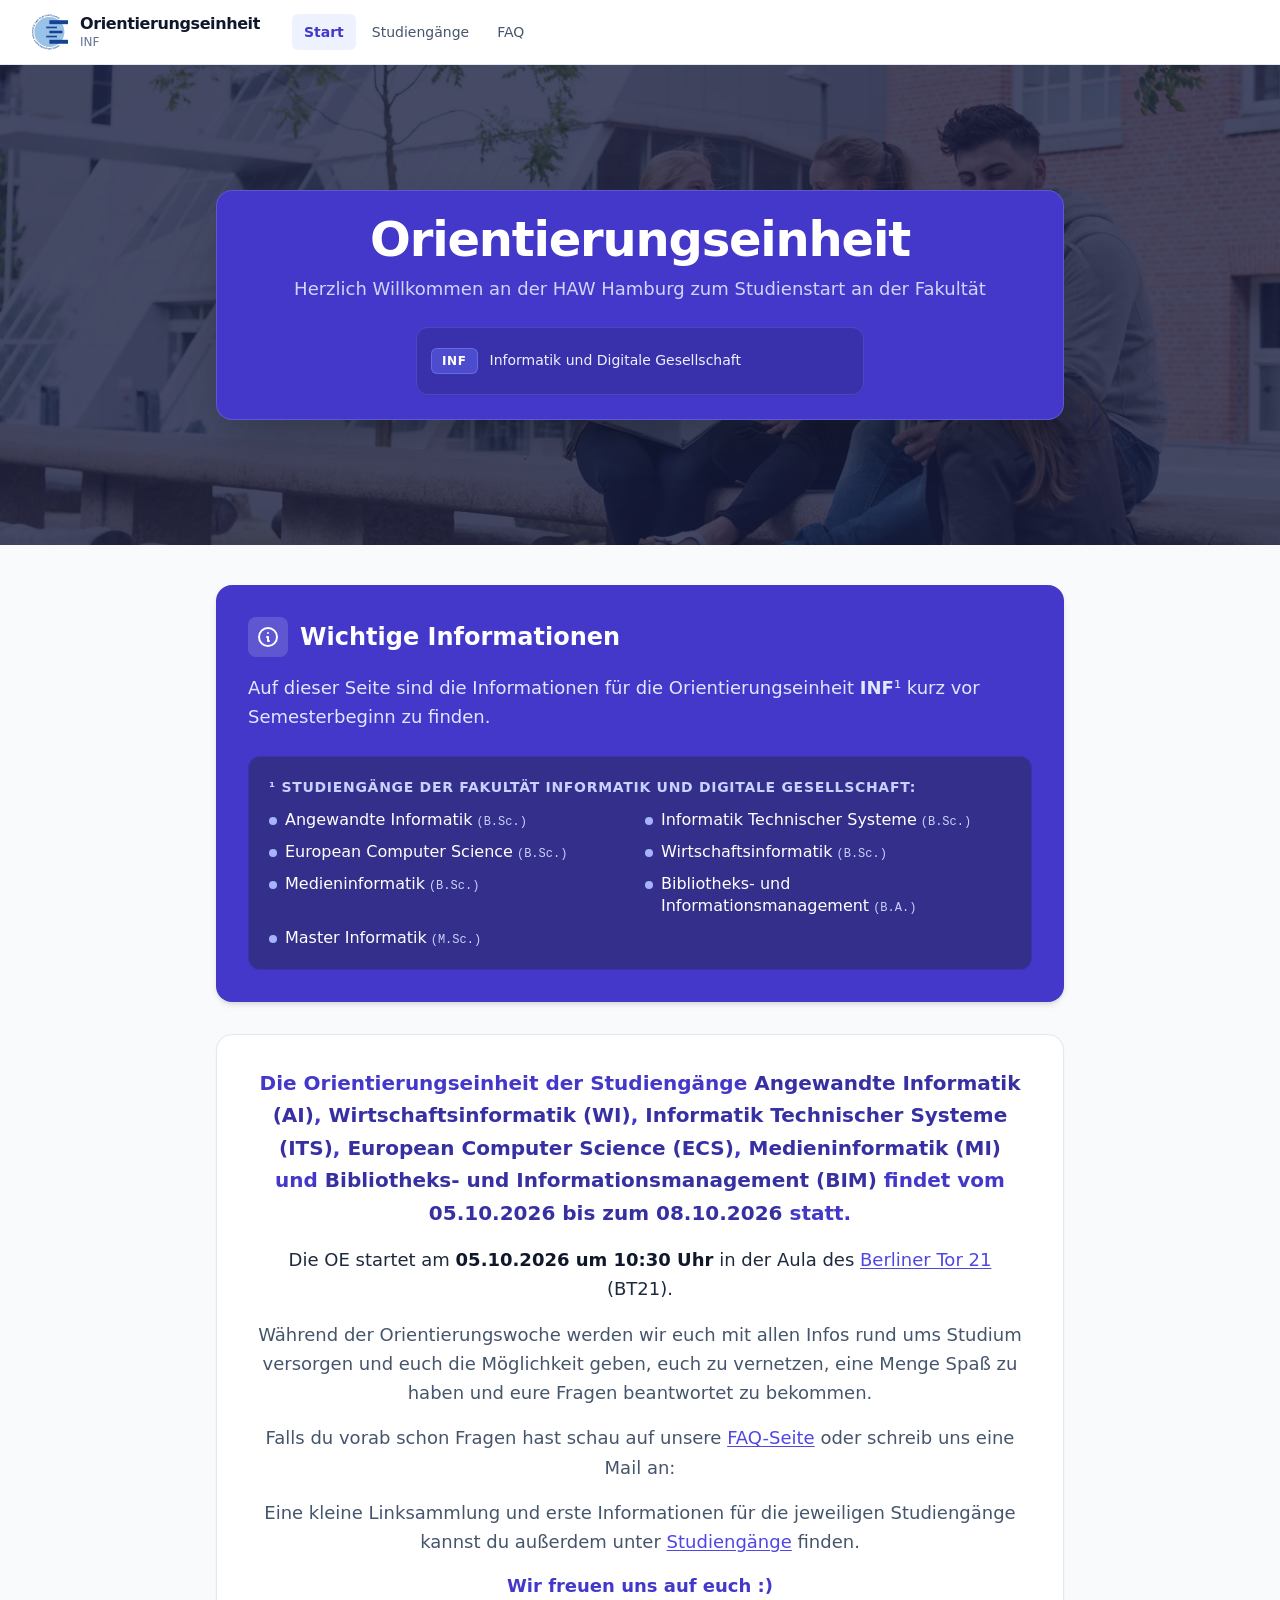
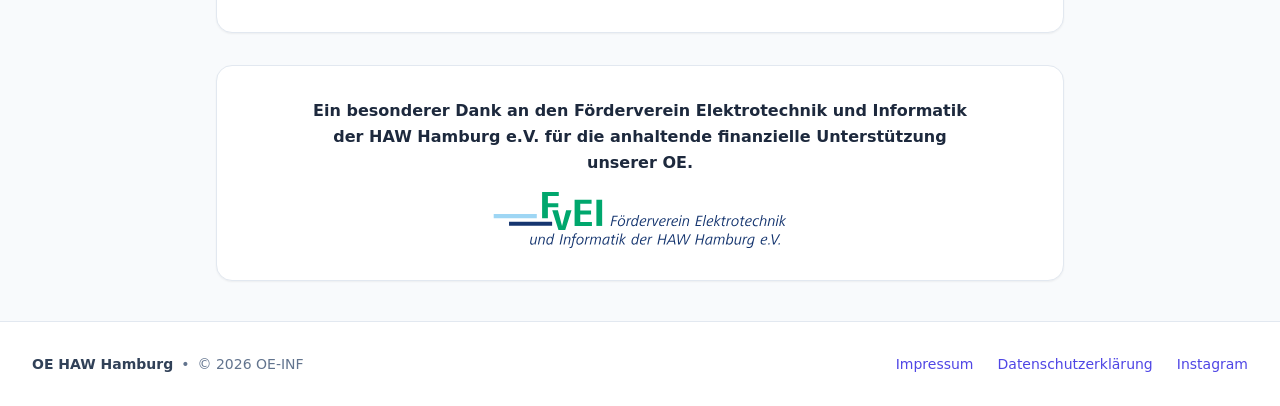
==== index.html @ 59c1426e "deploy: HAW-Hamburg-OE-EMI-INF/haw-hamburg-oe-emi-inf.github.io@2f434aba602278b7937dd411eaf86adca4e2" ====
<!DOCTYPE html><html class="scroll-smooth" lang="de"><head><meta charset="UTF-8"><meta content="width=device-width, initial-scale=1.0" name="viewport"><title>Start - Orientierungseinheit INF</title><link href="/favicon.ico" rel="icon" type="image/x-icon"><link rel="stylesheet" href="/_astro/Layout.DRbM_zcR.css"></head><body class="selection:bg-primary-200 selection:text-primary-900 flex min-h-screen flex-col bg-slate-50 text-slate-800 antialiased"><header class="sticky top-0 z-40 w-full border-b border-slate-200 bg-white backdrop-blur-md"><div class="mx-auto max-w-7xl px-4 sm:px-6 lg:px-8"><div class="flex h-16 items-center"><a class="group flex items-center gap-3 focus:outline-hidden justify-start" href="/"><svg viewBox="0 0 354.88 343.11" class="h-9 w-9"><defs><style>.cls-1{fill:#124491;}.cls-2{fill:#9ac2e8;}</style></defs><g id="Layer_2" data-name="Layer 2"><g id="Layer_1-2" data-name="Layer 1"><path class="cls-1" d="M261.5,304.69a7.93,7.93,0,0,1,2.83-1.22,7.51,7.51,0,0,1,5.63,1,7.17,7.17,0,0,1,2.14,2.11,7.27,7.27,0,0,1,1.15,2.77,7.45,7.45,0,0,1,0,2.9,7.64,7.64,0,0,1-1.14,2.7,8.12,8.12,0,0,1-2.2,2.17,8,8,0,0,1-2.81,1.2,7.42,7.42,0,0,1-2.93,0,7.55,7.55,0,0,1-6-6,7.21,7.21,0,0,1,0-2.89,7.29,7.29,0,0,1,1.14-2.7A7.8,7.8,0,0,1,261.5,304.69Zm1.55,2.29a4.38,4.38,0,0,0-1.3,1.31,4.55,4.55,0,0,0-.62,3.44,5.16,5.16,0,0,0,2.1,3.12,4.63,4.63,0,0,0,1.64.69,4.58,4.58,0,0,0,1.77,0,4.77,4.77,0,0,0,3-2,4.57,4.57,0,0,0,.66-1.64,4.64,4.64,0,0,0,0-1.78,4.82,4.82,0,0,0-.74-1.74,5.15,5.15,0,0,0-1.36-1.39,4.57,4.57,0,0,0-1.66-.7,4.39,4.39,0,0,0-1.77,0A4.55,4.55,0,0,0,263.05,307Z" transform="translate(-3.1 -2.96)" /><path class="cls-1" d="M252.65,310.61l6.81,12.86-6.26,3.32a5.82,5.82,0,0,1-2.6.73,4.28,4.28,0,0,1-4-2.36,4.14,4.14,0,0,1-.46-2.52,4.59,4.59,0,0,1,1.08-2.37l-5.67-3.8,3-1.58,5.13,3.59,2.9-1.54L250,312Zm1.1,8.52-3.38,1.79a2.39,2.39,0,0,0-1.19,1.25,2,2,0,0,0,1.33,2.51,2.36,2.36,0,0,0,1.7-.28l3.38-1.79Z" transform="translate(-3.1 -2.96)" /><path class="cls-1" d="M239.16,317.44l5.9,13.31L242.3,332l-5.9-13.31Z" transform="translate(-3.1 -2.96)" /><path class="cls-1" d="M233.13,320.13l5,13.68-10.51,3.83-.9-2.46,7.68-2.8-1.14-3.13-5.06,1.85-.87-2.36,5.06-1.85-1.19-3.27-7.75,2.84-.9-2.46Z" transform="translate(-3.1 -2.96)" /><path class="cls-1" d="M219.6,324.94l3.61,14.1-2.78.71-9.33-7.31,2.34,9.1-2.76.71-3.62-14.1,2.58-.66,9.61,7.58-2.41-9.43Z" transform="translate(-3.1 -2.96)" /><path class="cls-1" d="M199.63,329.41l1.79,11.76,4.85-.74.4,2.63L194,345l-.41-2.63,4.84-.73-1.8-11.77Z" transform="translate(-3.1 -2.96)" /><path class="cls-1" d="M189.17,330.75l1.23,14.5-3,.26L186.17,331Z" transform="translate(-3.1 -2.96)" /><path class="cls-1" d="M182.55,331.31l.26,14.56-11.19.19-.05-2.62,8.18-.14-.06-3.33-5.39.1,0-2.52,5.38-.09-.06-3.48-8.25.15-.05-2.62Z" transform="translate(-3.1 -2.96)" /><path class="cls-1" d="M168.22,331.41l-1.09,14.52-7.07-.53a5.63,5.63,0,0,1-2.58-.77,4.3,4.3,0,0,1-1.65-1.71,4.35,4.35,0,0,1-.45-2.4,4.09,4.09,0,0,1,1-2.38,4.58,4.58,0,0,1,2.17-1.43l-2.76-6.23,3.36.25,2.42,5.77,3.28.25.41-5.56Zm-3.61,7.81-3.82-.29a2.36,2.36,0,0,0-1.66.42,1.75,1.75,0,0,0-.72,1.36,1.81,1.81,0,0,0,.5,1.48,2.37,2.37,0,0,0,1.59.66l3.82.29Z" transform="translate(-3.1 -2.96)" /><path class="cls-1" d="M147.11,328.85a7,7,0,0,1,3.22,1.37,5.37,5.37,0,0,1,1.81,2.61,7.21,7.21,0,0,1,.17,3.55l-1.43,8.13-2.95-.52,1.43-8.13a4.41,4.41,0,0,0-.07-2,3,3,0,0,0-1-1.48,3.4,3.4,0,0,0-1.69-.75,3.48,3.48,0,0,0-1.89.12,3,3,0,0,0-1.39,1.06,4.47,4.47,0,0,0-.75,1.89l-1.43,8.13-3-.52,1.43-8.14a7.17,7.17,0,0,1,1.38-3.25,5.44,5.44,0,0,1,2.59-1.84A6.92,6.92,0,0,1,147.11,328.85Z" transform="translate(-3.1 -2.96)" /><path class="cls-1" d="M137.47,327.19l-4,14-2.76-.79-4.35-11-2.59,9-2.74-.78,4-14,2.56.73,4.46,11.41,2.68-9.36Z" transform="translate(-3.1 -2.96)" /><path class="cls-1" d="M115.12,319.58a7.74,7.74,0,0,1,4.25,4.08,7.34,7.34,0,0,1,.63,2.84,7.45,7.45,0,0,1-.58,2.94,7.11,7.11,0,0,1-1.66,2.5,7.41,7.41,0,0,1-2.41,1.6,7.29,7.29,0,0,1-2.86.56,7.68,7.68,0,0,1-3-.61,8.35,8.35,0,0,1-2.88-1.95,7,7,0,0,1-1.69-2.86l2.67-1a4.94,4.94,0,0,0,3,3.24,4.59,4.59,0,0,0,1.83.36,4.49,4.49,0,0,0,1.71-.38,4.68,4.68,0,0,0,1.45-1,5.18,5.18,0,0,0,1-1.63,5,5,0,0,0,.38-1.88,4.36,4.36,0,0,0-.34-1.77,4.67,4.67,0,0,0-2.58-2.53,4.42,4.42,0,0,0-1.86-.33,4,4,0,0,0-1.71.47,3.6,3.6,0,0,0-1.29,1.16l4,1.63-1,2.42-7-2.85.35-.84a7.82,7.82,0,0,1,1.64-2.56,7.14,7.14,0,0,1,2.31-1.61,7,7,0,0,1,2.73-.59A7.46,7.46,0,0,1,115.12,319.58Z" transform="translate(-3.1 -2.96)" /><path class="cls-1" d="M101.12,313a9.25,9.25,0,0,1,2.72,2.2,9.81,9.81,0,0,1,1.77,3l-2.55,1.12a9.11,9.11,0,0,0-1.39-2.59,6.13,6.13,0,0,0-2-1.62,5,5,0,0,0-1.5-.55,2.29,2.29,0,0,0-1.21.08,1.46,1.46,0,0,0-.78.69,1.39,1.39,0,0,0-.07,1.28,4.24,4.24,0,0,0,1.34,1.42l2.32,1.8a5.17,5.17,0,0,1,1.88,2.5,3.48,3.48,0,0,1-.34,2.72,3.93,3.93,0,0,1-1.73,1.74,4.45,4.45,0,0,1-2.46.4,7.83,7.83,0,0,1-2.94-1,10,10,0,0,1-2.57-2,8.52,8.52,0,0,1-1.78-2.65l2.47-1.2a7.6,7.6,0,0,0,3.24,3.7,4.59,4.59,0,0,0,1.35.48,2.22,2.22,0,0,0,1.08-.07,1.24,1.24,0,0,0,.68-.59,1.2,1.2,0,0,0,.07-1.17,4.12,4.12,0,0,0-1.14-1.24l-2.22-1.68a6.11,6.11,0,0,1-2.24-2.76,3.55,3.55,0,0,1,.31-2.91,4.08,4.08,0,0,1,1.82-1.81A5,5,0,0,1,98,312,8.43,8.43,0,0,1,101.12,313Z" transform="translate(-3.1 -2.96)" /><path class="cls-1" d="M93.24,308.9l-8,12.18L75.9,315l1.44-2.19,6.84,4.47L86,314.45l-4.51-2.95,1.38-2.11,4.51,2.95,1.9-2.9-6.91-4.53,1.44-2.19Z" transform="translate(-3.1 -2.96)" /><path class="cls-1" d="M81.35,300.81l-8.77,11.63-2.41-1.82L78.94,299Z" transform="translate(-3.1 -2.96)" /><path class="cls-1" d="M76.05,296.88l-9.6,10.94-2.16-1.89.77-11.83-6.2,7.07-2.14-1.88,9.6-10.94,2,1.75-.83,12.22L73.9,295Z" transform="translate(-3.1 -2.96)" /><path class="cls-1" d="M63.78,285.87,53.1,295.76l-2.05-2.21,4.29-4-4.55-4.92-4.29,4-2-2.22,10.68-9.89,2,2.21-4.36,4,4.55,4.92,4.36-4Z" transform="translate(-3.1 -2.96)" /><path class="cls-1" d="M52.87,273.77l-11.59,8.81-6.77-8.91,2.09-1.59,4.94,6.51,2.65-2-3.26-4.29,2-1.52,3.25,4.28L49,273l-5-6.57,2.09-1.59Z" transform="translate(-3.1 -2.96)" /><path class="cls-1" d="M44.37,262.17l-12.15,8-1.66-2.52,12.15-8Z" transform="translate(-3.1 -2.96)" /><path class="cls-1" d="M38.75,253.19,28.4,259.06l2.42,4.27-2.31,1.32L22.19,253.5l2.31-1.31,2.41,4.25,10.35-5.87Z" transform="translate(-3.1 -2.96)" /><path class="cls-1" d="M29.52,234.5,16,239.93l-1.13-2.8,13.51-5.43Z" transform="translate(-3.1 -2.96)" /><path class="cls-1" d="M27,228.39l-13.87,4.42-.87-2.73L19,220.35l-9,2.85-.87-2.72,13.88-4.41.8,2.53-7,10,9.28-2.95Z" transform="translate(-3.1 -2.96)" /><path class="cls-1" d="M22.23,212.6,8,215.63l-2.33-11,2.56-.55,1.71,8,3.36-.72-1.14-5.35,2.46-.52,1.14,5.35,5.86-1.25Z" transform="translate(-3.1 -2.96)" /><path class="cls-1" d="M18.92,192.45a8,8,0,0,1-.23,3.07,7.51,7.51,0,0,1-1.31,2.62,7.67,7.67,0,0,1-2.19,1.9,7.24,7.24,0,0,1-2.86.92,7.26,7.26,0,0,1-3-.25,7.75,7.75,0,0,1-2.57-1.36,7.56,7.56,0,0,1-1.86-2.26,7.87,7.87,0,0,1,.63-8.62,7.35,7.35,0,0,1,5.05-2.8,7.38,7.38,0,0,1,5.55,1.6A7.62,7.62,0,0,1,18,189.53,7.92,7.92,0,0,1,18.92,192.45Zm-2.75.31A4.51,4.51,0,0,0,15.6,191a4.74,4.74,0,0,0-1.15-1.33,4.59,4.59,0,0,0-1.61-.8,4.83,4.83,0,0,0-1.9-.14,5,5,0,0,0-1.84.56,4.61,4.61,0,0,0-1.37,1.14A4.89,4.89,0,0,0,6.9,192a4.44,4.44,0,0,0-.16,1.82,4.77,4.77,0,0,0,.57,1.79,4.55,4.55,0,0,0,1.16,1.34,4.61,4.61,0,0,0,1.59.81,4.89,4.89,0,0,0,1.88.14,5.06,5.06,0,0,0,1.86-.57,4.7,4.7,0,0,0,1.39-1.14,4.62,4.62,0,0,0,.82-1.57A4.57,4.57,0,0,0,16.17,192.76Z" transform="translate(-3.1 -2.96)" /><path class="cls-1" d="M17.78,181.85l-14.56.23L3.1,175a6,6,0,0,1,.53-2.64,4.27,4.27,0,0,1,3.91-2.46,4,4,0,0,1,2.45.73,4.49,4.49,0,0,1,1.63,2l6-3.32.05,3.37-5.53,2.94.06,3.28,5.57-.09ZM9.68,179l-.06-3.82a2.39,2.39,0,0,0-.57-1.63,1.8,1.8,0,0,0-1.42-.59,1.82,1.82,0,0,0-1.43.64,2.39,2.39,0,0,0-.51,1.64L5.75,179Z" transform="translate(-3.1 -2.96)" /><path class="cls-1" d="M17.67,166.77,3.18,165.34l.38-3.87,8.22-3.19-7.43-4.74.37-3.83,14.49,1.43L18.94,154l-10.67-1,9.13,6L7.24,162.94,17.94,164Z" transform="translate(-3.1 -2.96)" /><path class="cls-1" d="M19.55,149l-13-8.91.74-3.41,15.47-2.73-.68,3.2-4,.64-1.26,5.9,3.41,2.24Zm-4.93-6.74.87-4.08-5.68.89Z" transform="translate(-3.1 -2.96)" /><path class="cls-1" d="M23.89,130.63,12.5,127.2l-1.41,4.7-2.55-.77,3.69-12.27,2.55.77-1.41,4.68,11.39,3.43Z" transform="translate(-3.1 -2.96)" /><path class="cls-1" d="M27.18,120.61l-13.63-5.13,1.06-2.82,13.63,5.13Z" transform="translate(-3.1 -2.96)" /><path class="cls-1" d="M29.48,114.41l-13.23-6.08,1.26-2.74,5.92,2.72L20.17,99.8l1.54-3.34,3.34,9.32,10-3.54-1.69,3.67-8.79,2.94,6.14,2.82Z" transform="translate(-3.1 -2.96)" /><path class="cls-1" d="M44.94,86.47a7,7,0,0,1-2.58,2.37,5.35,5.35,0,0,1-3.12.58,7.25,7.25,0,0,1-3.3-1.3l-6.83-4.65L30.8,81l6.82,4.64a4.33,4.33,0,0,0,1.89.77,3,3,0,0,0,1.74-.28,3.51,3.51,0,0,0,1.38-1.23,3.57,3.57,0,0,0,.67-1.78,3,3,0,0,0-.41-1.69A4.43,4.43,0,0,0,41.48,80l-6.82-4.65,1.69-2.49,6.83,4.64a7.16,7.16,0,0,1,2.4,2.59,5.59,5.59,0,0,1,.62,3.13A7,7,0,0,1,44.94,86.47Z" transform="translate(-3.1 -2.96)" /><path class="cls-1" d="M50.42,78.34,39.29,69l1.85-2.2L53,67.3l-7.19-6.06,1.84-2.17,11.13,9.38-1.72,2-12.22-.6,7.44,6.27Z" transform="translate(-3.1 -2.96)" /><path class="cls-1" d="M61.19,65.87,51.09,55.38l4-3.88a8.17,8.17,0,0,1,2.58-1.71,7.81,7.81,0,0,1,2.83-.57,7.43,7.43,0,0,1,2.78.54,7.06,7.06,0,0,1,4.4,6.91,7.79,7.79,0,0,1-.69,2.8A8,8,0,0,1,65.22,62Zm.31-4,1.83-1.76a4.6,4.6,0,0,0,1.06-1.52,4.73,4.73,0,0,0,.39-1.73,4.18,4.18,0,0,0-.3-1.71,4.53,4.53,0,0,0-1-1.54A4.79,4.79,0,0,0,62,52.52a4.58,4.58,0,0,0-5,.92l-1.85,1.78Z" transform="translate(-3.1 -2.96)" /><path class="cls-1" d="M81.17,48.3l-8.26-12L82.12,30l1.49,2.16-6.73,4.64,1.89,2.74,4.43-3.06,1.43,2.08-4.43,3,2,2.86L89,39.75l1.48,2.15Z" transform="translate(-3.1 -2.96)" /><path class="cls-1" d="M93.09,40.29,86,27.6l2.63-1.48,5.84,10.37,6.94-3.91,1.3,2.32Z" transform="translate(-3.1 -2.96)" /><path class="cls-1" d="M105.34,33.56l-6-13.28,10.21-4.58,1.08,2.39-7.46,3.35,1.36,3,4.92-2.21,1,2.3-4.91,2.21L107,29.94l7.53-3.39,1.08,2.39Z" transform="translate(-3.1 -2.96)" /><path class="cls-1" d="M118.51,27.8,113.84,14l2.86-1,2.09,6.17L122.73,11l3.48-1.18-4.47,8.83,9.46,4.86-3.82,1.29-8.18-4.37,2.17,6.41Z" transform="translate(-3.1 -2.96)" /><path class="cls-1" d="M136.88,22.17l-2.73-11.58-4.78,1.13-.61-2.59,12.47-2.94.62,2.59L137.09,9.9l2.73,11.58Z" transform="translate(-3.1 -2.96)" /><path class="cls-1" d="M147.15,19.91l-2-14.42,7-1a5.89,5.89,0,0,1,2.68.21,4.27,4.27,0,0,1,2,1.34,4.33,4.33,0,0,1,1,2.24,4.1,4.1,0,0,1-.43,2.52,4.59,4.59,0,0,1-1.82,1.86l4,5.52-3.34.46-3.58-5.14-3.26.45.76,5.52Zm1.9-8.38,3.79-.52a2.44,2.44,0,0,0,1.54-.76,1.8,1.8,0,0,0,.42-1.49A1.86,1.86,0,0,0,154,7.42a2.4,2.4,0,0,0-1.69-.31l-3.79.52Z" transform="translate(-3.1 -2.96)" /><path class="cls-1" d="M169.26,18a7.83,7.83,0,0,1-3-.47A7.54,7.54,0,0,1,163.71,16,7.79,7.79,0,0,1,162,13.64a7.56,7.56,0,0,1-.19-5.88,7.61,7.61,0,0,1,1.57-2.45,7.42,7.42,0,0,1,2.4-1.68,8.2,8.2,0,0,1,6-.19A7.5,7.5,0,0,1,174.3,5,7.37,7.37,0,0,1,176,7.3a7.48,7.48,0,0,1-1.36,8.32,7.53,7.53,0,0,1-2.4,1.68A7.87,7.87,0,0,1,169.26,18Zm-.09-2.76a4.49,4.49,0,0,0,1.8-.42,4.77,4.77,0,0,0,1.42-1,4.7,4.7,0,0,0,.93-1.54,4.91,4.91,0,0,0,.29-1.88,4.93,4.93,0,0,0-.41-1.88,4.76,4.76,0,0,0-1-1.46,4.63,4.63,0,0,0-1.49-1,4.49,4.49,0,0,0-1.8-.3,4.56,4.56,0,0,0-3.26,1.47,4.67,4.67,0,0,0-.93,1.51,5,5,0,0,0-.29,1.87,4.94,4.94,0,0,0,.42,1.9,4.57,4.57,0,0,0,4.35,2.73Z" transform="translate(-3.1 -2.96)" /><path class="cls-1" d="M183,17.89,183.76,6l-4.9-.31L179,3l12.79.82-.17,2.66-4.88-.31L186,18.08Z" transform="translate(-3.1 -2.96)" /><path class="cls-1" d="M193.51,18.73l2.26-14.39,11,1.74-.4,2.59L198.34,7.4l-.51,3.29,5.32.83L202.76,14l-5.32-.84-.54,3.43,8.16,1.29-.41,2.58Z" transform="translate(-3.1 -2.96)" /><path class="cls-1" d="M213.75,22.87a8.23,8.23,0,0,1-2.81-1.3,7.71,7.71,0,0,1-2-2.15,7.4,7.4,0,0,1-1-2.71,7.28,7.28,0,0,1,.15-3A7.47,7.47,0,0,1,209.37,11a7.55,7.55,0,0,1,2.19-1.91,7.71,7.71,0,0,1,2.78-.95,7.88,7.88,0,0,1,3.08.19,8,8,0,0,1,2.18.89,8.3,8.3,0,0,1,1.79,1.42,6.45,6.45,0,0,1,1.25,1.81l-2.46,1.44a5,5,0,0,0-1.4-1.86,5,5,0,0,0-2-1,4.7,4.7,0,0,0-1.86-.1,4.56,4.56,0,0,0-3,1.81,5.06,5.06,0,0,0-.91,3.65,4.87,4.87,0,0,0,.6,1.69,4.51,4.51,0,0,0,1.21,1.33,4.81,4.81,0,0,0,1.76.8,5,5,0,0,0,2.2.07,5.22,5.22,0,0,0,2-.91l1.41,2.38a7.19,7.19,0,0,1-1.93,1,8.28,8.28,0,0,1-2.23.39A8.66,8.66,0,0,1,213.75,22.87Z" transform="translate(-3.1 -2.96)" /><path class="cls-1" d="M222.16,25l5-13.68,2.83,1-2,5.49,6.29,2.3,2-5.49,2.83,1-5,13.68-2.83-1,2-5.59L227,20.4,225,26Z" transform="translate(-3.1 -2.96)" /><path class="cls-1" d="M237.39,30.72l6.41-13.08,2.57,1.27,2.35,11.61,4.13-8.44,2.56,1.26L249,36.41l-2.39-1.17-2.38-12L240,32Z" transform="translate(-3.1 -2.96)" /><path class="cls-1" d="M252.07,38.27l7.36-12.57,2.6,1.53-7.35,12.56Z" transform="translate(-3.1 -2.96)" /><path class="cls-1" d="M257.79,41.58l8.22-12,2.49,1.71-3.68,5.37,8.93-1.78,3,2.08L267,38.66l1.8,10.48-3.33-2.27-1.42-9.17-3.81,5.58Z" transform="translate(-3.1 -2.96)" /><path class="cls-2" d="M322.43,174.4a148.07,148.07,0,1,1-148-148A148.05,148.05,0,0,1,322.43,174.4Z" transform="translate(-3.1 -2.96)" /><rect class="cls-1" x="171.27" y="158.94" width="128.62" height="25.3" /><rect class="cls-1" x="140.04" y="118.76" width="105.93" height="16.25" /><rect class="cls-1" x="139.77" y="208.17" width="105.93" height="16.25" /><rect class="cls-1" x="171.27" y="248.48" width="183.6" height="39.03" /><rect class="cls-1" x="171.27" y="55.39" width="183.6" height="39.03" /></g></g></svg><div class="flex flex-col"><span class="text-base leading-tight font-bold tracking-tight text-slate-900">Orientierungseinheit</span><span class="text-xs font-medium text-slate-500"> INF </span></div></a><!-- Desktop Navigation --><nav class="hidden items-center gap-1 pl-8 md:flex"><a class="rounded-md px-3 py-2 text-sm font-medium bg-primary-50 text-primary-700 font-semibold" href="/">Start</a><a class="rounded-md px-3 py-2 text-sm font-medium hover:text-primary-700 text-slate-600 hover:bg-slate-50" href="/studiengang">Studiengänge</a><a class="rounded-md px-3 py-2 text-sm font-medium hover:text-primary-700 text-slate-600 hover:bg-slate-50" href="/faq">FAQ</a></nav><div class="flex grow items-center justify-end gap-2"><!-- Mobile Menu Toggle Button --><button aria-controls="mobile-menu" aria-expanded="false" aria-label="Menü öffnen" class="group inline-flex h-10 w-10 items-center justify-center rounded-lg text-slate-600 hover:bg-slate-100 focus:outline-hidden md:hidden" id="mobile-menu-btn" type="button"><span class="sr-only">Menü umschalten</span><span class="relative h-6 w-6"><svg fill="none" stroke="currentColor" viewBox="0 0 24 24" stroke-width="2" stroke-linecap="round" stroke-linejoin="round" class="absolute inset-0 h-6 w-6 transition-all duration-300 ease-in-out group-aria-expanded:scale-0 group-aria-expanded:rotate-90 group-aria-expanded:opacity-0">
  <path d="M4 6h16M4 12h16M4 18h16"></path>
</svg><svg fill="none" stroke="currentColor" viewBox="0 0 24 24" stroke-width="2" stroke-linecap="round" stroke-linejoin="round" class="absolute inset-0 h-6 w-6 scale-0 -rotate-90 opacity-0 transition-all duration-300 ease-in-out group-aria-expanded:scale-100 group-aria-expanded:rotate-0 group-aria-expanded:opacity-100">
  <path d="M18 6L6 18M6 6l12 12"></path>
</svg></span></button></div></div></div><div aria-hidden="true" class="group/menu grid grid-rows-[0fr] transition-[grid-template-rows] duration-300 ease-in-out data-[open=true]:grid-rows-[1fr] md:hidden" data-open="false" id="mobile-menu" inert><div class="overflow-hidden border-t border-slate-200 bg-white"><div class="-translate-y-1 space-y-1 px-4 pt-2 pb-4 opacity-0 transition-all duration-300 ease-out group-data-[open=true]/menu:translate-y-0 group-data-[open=true]/menu:opacity-100"><a class="block rounded-md px-3 py-2 text-base font-medium bg-primary-50 text-primary-700 font-semibold" href="/">Start</a><a class="block rounded-md px-3 py-2 text-base font-medium hover:text-primary-700 text-slate-600 hover:bg-slate-50" href="/studiengang">Studiengänge</a><a class="block rounded-md px-3 py-2 text-base font-medium hover:text-primary-700 text-slate-600 hover:bg-slate-50" href="/faq">FAQ</a></div></div></div></header><script type="module">function e(){let e=document.querySelector(`#mobile-menu-btn`),t=document.querySelector(`#mobile-menu`);if(!e||!t||e.dataset.menuInitialized===`true`)return;e.dataset.menuInitialized=`true`;let n=n=>{e.setAttribute(`aria-expanded`,n?`true`:`false`),e.setAttribute(`aria-label`,n?`Menü schließen`:`Menü öffnen`),t.setAttribute(`data-open`,n?`true`:`false`),t.setAttribute(`aria-hidden`,n?`false`:`true`),n?t.removeAttribute(`inert`):t.setAttribute(`inert`,``)};e.addEventListener(`click`,()=>{let t=e.getAttribute(`aria-expanded`)===`true`;n(!t)})}e(),document.addEventListener(`astro:after-swap`,e);</script><main class="flex flex-1 flex-col"><section class="relative flex items-center justify-center overflow-hidden text-white min-h-105 bg-slate-900 md:min-h-120"><div class="absolute inset-0 z-0"><img src="/_astro/Campus-Berliner-Tor-2018.Ck38oa3A_TpUsz.webp" alt="HAW Hamburg Campus Berliner Tor" loading="eager" decoding="async" width="2000" height="1335" class="h-full w-full scale-105 object-cover opacity-35 brightness-75 filter"><div class="bg-primary-900/20 absolute inset-0"></div></div><div class="relative z-10 mx-auto flex w-full max-w-4xl flex-col items-center px-4 text-center sm:px-6 py-12"><div class="bg-primary-700 w-full rounded-2xl border border-white/15 px-6 py-5 text-white shadow-2xl backdrop-blur-md sm:py-6"><h1 class="text-3xl font-black tracking-tight text-white sm:text-4xl md:text-5xl mb-3">Orientierungseinheit</h1><p class="text-primary-100/90 mx-auto max-w-4xl text-sm font-medium sm:text-base md:text-lg mb-6">Herzlich Willkommen an der HAW Hamburg zum Studienstart an der Fakultät</p><div class="mx-auto grid gap-3 text-left max-w-md grid-cols-1"><div class="bg-primary-800/80 border-primary-400/25 flex min-h-15 items-center gap-3 rounded-xl border p-3 shadow-xs backdrop-blur-xs sm:min-h-17 sm:p-3.5"><span class="bg-primary-500/50 border-primary-300/30 inline-flex shrink-0 items-center justify-center rounded-md border px-2.5 py-1 text-xs font-bold tracking-wider text-white">INF</span><span class="text-primary-50 text-xs leading-snug font-medium sm:text-sm">Informatik und Digitale Gesellschaft</span></div></div></div></div></section><div class="mx-auto w-full max-w-4xl space-y-8 px-4 py-10 sm:px-6"><div class="rounded-2xl p-6 sm:p-8 bg-primary-700 text-white shadow-md"><div class="mb-4 flex items-center gap-3"><div class="flex h-10 w-10 shrink-0 items-center justify-center rounded-lg bg-white/15 text-white"><svg fill="none" stroke="currentColor" viewBox="0 0 24 24" stroke-width="2" stroke-linecap="round" stroke-linejoin="round" class="h-6 w-6">
  <path d="M13 16h-1v-4h-1m1-4h.01M21 12a9 9 0 11-18 0 9 9 0 0118 0z"></path>
</svg></div><h2 class="text-2xl font-bold">Wichtige Informationen</h2></div><p class="text-primary-100 mb-6 text-base leading-relaxed sm:text-lg">Auf dieser Seite sind die Informationen für die Orientierungseinheit <strong>INF</strong>¹ kurz vor Semesterbeginn zu finden.</p><div class="space-y-4"><div class="bg-primary-900/85 border-primary-700/50 rounded-xl border p-5"><h3 class="text-primary-200 mb-3 text-sm font-semibold tracking-wider uppercase">¹ Studiengänge der Fakultät Informatik und Digitale Gesellschaft:</h3><div class="grid grid-cols-1 gap-2.5 text-sm sm:grid-cols-2 sm:text-base"><div class="flex items-start gap-2"><span aria-hidden="true" class="bg-primary-300 mt-2 h-2 w-2 shrink-0 rounded-full"></span><p class="leading-snug font-medium text-white">Angewandte Informatik<span class="text-primary-200 ml-1 font-mono text-xs whitespace-nowrap">(B.Sc.)</span></p></div><div class="flex items-start gap-2"><span aria-hidden="true" class="bg-primary-300 mt-2 h-2 w-2 shrink-0 rounded-full"></span><p class="leading-snug font-medium text-white">Informatik Technischer Systeme<span class="text-primary-200 ml-1 font-mono text-xs whitespace-nowrap">(B.Sc.)</span></p></div><div class="flex items-start gap-2"><span aria-hidden="true" class="bg-primary-300 mt-2 h-2 w-2 shrink-0 rounded-full"></span><p class="leading-snug font-medium text-white">European Computer Science<span class="text-primary-200 ml-1 font-mono text-xs whitespace-nowrap">(B.Sc.)</span></p></div><div class="flex items-start gap-2"><span aria-hidden="true" class="bg-primary-300 mt-2 h-2 w-2 shrink-0 rounded-full"></span><p class="leading-snug font-medium text-white">Wirtschaftsinformatik<span class="text-primary-200 ml-1 font-mono text-xs whitespace-nowrap">(B.Sc.)</span></p></div><div class="flex items-start gap-2"><span aria-hidden="true" class="bg-primary-300 mt-2 h-2 w-2 shrink-0 rounded-full"></span><p class="leading-snug font-medium text-white">Medieninformatik<span class="text-primary-200 ml-1 font-mono text-xs whitespace-nowrap">(B.Sc.)</span></p></div><div class="flex items-start gap-2"><span aria-hidden="true" class="bg-primary-300 mt-2 h-2 w-2 shrink-0 rounded-full"></span><p class="leading-snug font-medium text-white">Bibliotheks- und Informationsmanagement<span class="text-primary-200 ml-1 font-mono text-xs whitespace-nowrap">(B.A.)</span></p></div><div class="flex items-start gap-2"><span aria-hidden="true" class="bg-primary-300 mt-2 h-2 w-2 shrink-0 rounded-full"></span><p class="leading-snug font-medium text-white">Master Informatik<span class="text-primary-200 ml-1 font-mono text-xs whitespace-nowrap">(M.Sc.)</span></p></div></div></div></div></div><div class="rounded-2xl p-6 sm:p-8 bg-white border border-slate-200 shadow-xs text-slate-900 text-center"><div class="mx-auto max-w-3xl space-y-4 text-center"><h3 class="text-primary-700 text-lg leading-relaxed font-semibold sm:text-xl">Die Orientierungseinheit der Studiengänge <strong class="text-primary-800 font-bold">Angewandte Informatik (AI)</strong>, <strong class="text-primary-800 font-bold">Wirtschaftsinformatik (WI)</strong>, <strong class="text-primary-800 font-bold">Informatik Technischer Systeme (ITS)</strong>, <strong class="text-primary-800 font-bold">European Computer Science (ECS)</strong>, <strong class="text-primary-800 font-bold">Medieninformatik (MI)</strong> und <strong class="text-primary-800 font-bold">Bibliotheks- und Informationsmanagement (BIM)</strong> findet vom <strong class="text-primary-800 font-bold">05.10.2026 bis zum 08.10.2026</strong> statt.</h3><p class="text-base leading-relaxed font-medium text-slate-800 sm:text-lg">Die OE startet am <strong class="font-bold text-slate-900">05.10.2026 um 10:30 Uhr</strong> in der Aula des <a class="text-primary-600 hover:text-primary-800 font-medium underline underline-offset-2 transition-colors" href="https://maps.app.goo.gl/aEXW4oQkYzA13sATA" rel="noreferrer noopener" target="_blank">Berliner Tor 21</a> (BT21).</p><p class="text-base leading-relaxed text-slate-600 sm:text-lg">Während der Orientierungswoche werden wir euch mit allen Infos rund ums Studium versorgen und euch die Möglichkeit geben, euch zu vernetzen, eine Menge Spaß zu haben und eure Fragen beantwortet zu bekommen.</p><p class="text-base leading-relaxed text-slate-600 sm:text-lg">Falls du vorab schon Fragen hast schau auf unsere <a class="text-primary-600 hover:text-primary-800 font-medium underline underline-offset-2 transition-colors" href="/faq">FAQ-Seite</a> oder schreib uns eine Mail an: <a class="text-primary-600 hover:text-primary-800 font-medium underline underline-offset-2 transition-colors" href="mailto:undefined"></a></p><p class="text-base leading-relaxed text-slate-600 sm:text-lg">Eine kleine Linksammlung und erste Informationen für die jeweiligen Studiengänge kannst du außerdem unter <a class="text-primary-600 hover:text-primary-800 font-medium underline underline-offset-2 transition-colors" href="/studiengang">Studiengänge</a> finden.</p><p class="text-primary-700 text-base font-semibold sm:text-lg">Wir freuen uns auf euch :)</p></div></div><div class="rounded-2xl p-6 sm:p-8 bg-white border border-slate-200 shadow-xs text-slate-900 text-center"><div class="mx-auto flex max-w-2xl flex-col items-center gap-4"><p class="text-sm leading-relaxed text-slate-800 sm:text-base"><strong>Ein besonderer Dank an den Förderverein Elektrotechnik und Informatik der HAW Hamburg e.V. für die anhaltende finanzielle Unterstützung unserer OE.</strong></p><img src="/_astro/logo_FvEI_komplett.BVKGjKPm_ZUUHaV.svg" alt="logo_FvEI_komplett.svg" loading="lazy" decoding="async" width="280" height="53" class="h-12 w-auto object-contain sm:h-14"></div></div></div></main><footer class="mt-auto border-t border-slate-200 bg-white py-8"><div class="mx-auto max-w-7xl px-4 sm:px-6 lg:px-8"><div class="flex flex-col items-center justify-between gap-4 text-sm text-slate-500 md:flex-row"><div class="flex flex-wrap items-center gap-2 text-center md:text-left"><span class="font-semibold text-slate-700">OE HAW Hamburg</span><span>&bull;</span><span>&copy; 2026 OE-INF</span></div><nav class="flex flex-wrap items-center justify-center gap-6"><a class="hover:text-primary-700" href="/impressum">Impressum</a><a class="hover:text-primary-700" href="/datenschutz">Datenschutzerklärung</a><a class="hover:text-primary-700" href="https://www.instagram.com/oe_emi_inf" rel="noopener noreferrer" target="_blank"> 
          Instagram </a></nav></div></div></footer></body></html>
---- _astro/Layout.DRbM_zcR.css ----
/*! tailwindcss v4.3.4 | MIT License | https://tailwindcss.com */
@layer properties{@supports (((-webkit-hyphens:none)) and (not (margin-trim:block))) or ((-moz-orient:inline) and (not (color:rgb(from red r g b)))){*,:before,:after,::backdrop{--tw-translate-x:0;--tw-translate-y:0;--tw-translate-z:0;--tw-scale-x:1;--tw-scale-y:1;--tw-scale-z:1;--tw-rotate-x:initial;--tw-rotate-y:initial;--tw-rotate-z:initial;--tw-skew-x:initial;--tw-skew-y:initial;--tw-scroll-snap-strictness:proximity;--tw-space-y-reverse:0;--tw-border-style:solid;--tw-leading:initial;--tw-font-weight:initial;--tw-tracking:initial;--tw-shadow:0 0 #0000;--tw-shadow-color:initial;--tw-shadow-alpha:100%;--tw-inset-shadow:0 0 #0000;--tw-inset-shadow-color:initial;--tw-inset-shadow-alpha:100%;--tw-ring-color:initial;--tw-ring-shadow:0 0 #0000;--tw-inset-ring-color:initial;--tw-inset-ring-shadow:0 0 #0000;--tw-ring-inset:initial;--tw-ring-offset-width:0px;--tw-ring-offset-color:#fff;--tw-ring-offset-shadow:0 0 #0000;--tw-blur:initial;--tw-brightness:initial;--tw-contrast:initial;--tw-grayscale:initial;--tw-hue-rotate:initial;--tw-invert:initial;--tw-opacity:initial;--tw-saturate:initial;--tw-sepia:initial;--tw-drop-shadow:initial;--tw-drop-shadow-color:initial;--tw-drop-shadow-alpha:100%;--tw-drop-shadow-size:initial;--tw-backdrop-blur:initial;--tw-backdrop-brightness:initial;--tw-backdrop-contrast:initial;--tw-backdrop-grayscale:initial;--tw-backdrop-hue-rotate:initial;--tw-backdrop-invert:initial;--tw-backdrop-opacity:initial;--tw-backdrop-saturate:initial;--tw-backdrop-sepia:initial;--tw-duration:initial;--tw-ease:initial}}}@layer theme{:root,:host{--font-sans:"Roboto", system-ui, -apple-system, BlinkMacSystemFont, "Segoe UI", Roboto, "Helvetica Neue", Arial, sans-serif;--font-mono:ui-monospace, SFMono-Regular, Menlo, Monaco, Consolas, "Liberation Mono", "Courier New", monospace;--color-slate-50:oklch(98.4% .003 247.858);--color-slate-100:oklch(96.8% .007 247.896);--color-slate-200:oklch(92.9% .013 255.508);--color-slate-300:oklch(86.9% .022 252.894);--color-slate-400:oklch(70.4% .04 256.788);--color-slate-500:oklch(55.4% .046 257.417);--color-slate-600:oklch(44.6% .043 257.281);--color-slate-700:oklch(37.2% .044 257.287);--color-slate-800:oklch(27.9% .041 260.031);--color-slate-900:oklch(20.8% .042 265.755);--color-white:#fff;--spacing:.25rem;--container-md:28rem;--container-2xl:42rem;--container-3xl:48rem;--container-4xl:56rem;--container-7xl:80rem;--text-xs:.75rem;--text-xs--line-height:calc(1 / .75);--text-sm:.875rem;--text-sm--line-height:calc(1.25 / .875);--text-base:1rem;--text-base--line-height:calc(1.5 / 1);--text-lg:1.125rem;--text-lg--line-height:calc(1.75 / 1.125);--text-xl:1.25rem;--text-xl--line-height:calc(1.75 / 1.25);--text-2xl:1.5rem;--text-2xl--line-height:calc(2 / 1.5);--text-3xl:1.875rem;--text-3xl--line-height:calc(2.25 / 1.875);--text-4xl:2.25rem;--text-4xl--line-height:calc(2.5 / 2.25);--text-5xl:3rem;--text-5xl--line-height:1;--font-weight-medium:500;--font-weight-semibold:600;--font-weight-bold:700;--font-weight-black:900;--tracking-tight:-.025em;--tracking-wide:.025em;--tracking-wider:.05em;--leading-tight:1.25;--leading-snug:1.375;--leading-relaxed:1.625;--radius-md:.375rem;--radius-lg:.5rem;--radius-xl:.75rem;--radius-2xl:1rem;--ease-out:cubic-bezier(0, 0, .2, 1);--ease-in-out:cubic-bezier(.4, 0, .2, 1);--blur-xs:4px;--blur-md:12px;--default-transition-duration:.15s;--default-transition-timing-function:cubic-bezier(.4, 0, .2, 1);--default-font-family:var(--font-sans);--default-mono-font-family:var(--font-mono);--color-haw-50:#eff6ff;--color-haw-100:#dbeafe;--color-haw-200:#bfdbfe;--color-haw-300:#8ac5ff;--color-haw-400:#488fef;--color-haw-500:#1976d2;--color-haw-600:#005eb6;--color-haw-700:#00479b;--color-haw-800:#003ca0;--color-haw-900:#003180;--color-haw-950:#001e67;--color-primary-50:#eef2ff;--color-primary-100:#e0e7ff;--color-primary-200:#c7d2fe;--color-primary-300:#a5b4fc;--color-primary-400:#818cf8;--color-primary-500:#6366f1;--color-primary-600:#4f46e5;--color-primary-700:#4338ca;--color-primary-800:#3730a3;--color-primary-900:#312e81;--color-primary-950:#1e1b4b}}@layer base{*,:after,:before,::backdrop{box-sizing:border-box;border:0 solid;margin:0;padding:0}::file-selector-button{box-sizing:border-box;border:0 solid;margin:0;padding:0}html,:host{-webkit-text-size-adjust:100%;tab-size:4;line-height:1.5;font-family:var(--default-font-family,-apple-system, BlinkMacSystemFont, "Segoe UI", Roboto, "Helvetica Neue", "Noto Sans", Arial, sans-serif, "Apple Color Emoji", "Segoe UI Emoji", "Segoe UI Symbol", "Noto Color Emoji");font-feature-settings:var(--default-font-feature-settings,normal);font-variation-settings:var(--default-font-variation-settings,normal);-webkit-tap-highlight-color:transparent}hr{height:0;color:inherit;border-top-width:1px}abbr:where([title]){text-decoration:underline dotted}h1,h2,h3,h4,h5,h6{font-size:inherit;font-weight:inherit}a{color:inherit;-webkit-text-decoration:inherit;-webkit-text-decoration:inherit;-webkit-text-decoration:inherit;text-decoration:inherit}b,strong{font-weight:bolder}code,kbd,samp,pre{font-family:var(--default-mono-font-family,ui-monospace, SFMono-Regular, Menlo, Monaco, Consolas, "Liberation Mono", "Courier New", monospace);font-feature-settings:var(--default-mono-font-feature-settings,normal);font-variation-settings:var(--default-mono-font-variation-settings,normal);font-size:1em}small{font-size:80%}sub,sup{vertical-align:baseline;font-size:75%;line-height:0;position:relative}sub{bottom:-.25em}sup{top:-.5em}table{text-indent:0;border-color:inherit;border-collapse:collapse}:-moz-focusring:where(:not(iframe)){outline:auto}progress{vertical-align:baseline}summary{display:list-item}ol,ul,menu{list-style:none}img,svg,video,canvas,audio,iframe,embed,object{vertical-align:middle;display:block}img,video{max-width:100%;height:auto}button,input,select,optgroup,textarea{font:inherit;font-feature-settings:inherit;font-variation-settings:inherit;letter-spacing:inherit;color:inherit;opacity:1;background-color:#0000;border-radius:0}::file-selector-button{font:inherit;font-feature-settings:inherit;font-variation-settings:inherit;letter-spacing:inherit;color:inherit;opacity:1;background-color:#0000;border-radius:0}:where(select:is([multiple],[size])) optgroup{font-weight:bolder}:where(select:is([multiple],[size])) optgroup option{padding-inline-start:20px}::file-selector-button{margin-inline-end:4px}::placeholder{opacity:1}@supports (not ((-webkit-appearance:-apple-pay-button))) or (contain-intrinsic-size:1px){::placeholder{color:currentColor}@supports (color:color-mix(in lab, red, red)){::placeholder{color:color-mix(in oklab, currentcolor 50%, transparent)}}}textarea{resize:vertical}::-webkit-search-decoration{-webkit-appearance:none}::-webkit-date-and-time-value{min-height:1lh;text-align:inherit}::-webkit-datetime-edit{display:inline-flex}::-webkit-datetime-edit-fields-wrapper{padding:0}::-webkit-datetime-edit{padding-block:0}::-webkit-datetime-edit-year-field{padding-block:0}::-webkit-datetime-edit-month-field{padding-block:0}::-webkit-datetime-edit-day-field{padding-block:0}::-webkit-datetime-edit-hour-field{padding-block:0}::-webkit-datetime-edit-minute-field{padding-block:0}::-webkit-datetime-edit-second-field{padding-block:0}::-webkit-datetime-edit-millisecond-field{padding-block:0}::-webkit-datetime-edit-meridiem-field{padding-block:0}::-webkit-calendar-picker-indicator{line-height:1}:-moz-ui-invalid{box-shadow:none}button,input:where([type=button],[type=reset],[type=submit]){appearance:button}::file-selector-button{appearance:button}::-webkit-inner-spin-button{height:auto}::-webkit-outer-spin-button{height:auto}[hidden]:where(:not([hidden=until-found])){display:none!important}html{font-family:var(--font-sans);scroll-behavior:smooth;background-color:var(--color-bg-page);color:var(--color-text-main)}body{flex-direction:column;min-height:100vh;margin:0;transition:background-color .2s,color .2s;display:flex}a{color:var(--color-primary-600);text-decoration:none;transition:color .15s}a:hover{color:var(--color-primary-800)}}@layer components;@layer utilities{.sr-only{clip-path:inset(50%);white-space:nowrap;border-width:0;width:1px;height:1px;margin:-1px;padding:0;position:absolute;overflow:hidden}.absolute{position:absolute}.relative{position:relative}.static{position:static}.sticky{position:sticky}.inset-0{inset:0}.top-0{top:0}.top-1\/2{top:50%}.-right-3{right:calc(var(--spacing) * -3)}.right-1\/2{right:50%}.-left-3{left:calc(var(--spacing) * -3)}.left-1\/2{left:50%}.z-0{z-index:0}.z-10{z-index:10}.z-40{z-index:40}.-mx-6{margin-inline:calc(var(--spacing) * -6)}.mx-auto{margin-inline:auto}.-mt-1\.5{margin-top:calc(var(--spacing) * -1.5)}.mt-0\.5{margin-top:calc(var(--spacing) * .5)}.mt-1{margin-top:var(--spacing)}.mt-1\.5{margin-top:calc(var(--spacing) * 1.5)}.mt-2{margin-top:calc(var(--spacing) * 2)}.mt-5{margin-top:calc(var(--spacing) * 5)}.mt-auto{margin-top:auto}.mb-1{margin-bottom:var(--spacing)}.mb-3{margin-bottom:calc(var(--spacing) * 3)}.mb-4{margin-bottom:calc(var(--spacing) * 4)}.mb-6{margin-bottom:calc(var(--spacing) * 6)}.ml-1{margin-left:var(--spacing)}.ml-3{margin-left:calc(var(--spacing) * 3)}.block{display:block}.flex{display:flex}.grid{display:grid}.hidden{display:none}.inline-block{display:inline-block}.inline-flex{display:inline-flex}.h-0\.5{height:calc(var(--spacing) * .5)}.h-1\.5{height:calc(var(--spacing) * 1.5)}.h-2{height:calc(var(--spacing) * 2)}.h-3{height:calc(var(--spacing) * 3)}.h-4{height:calc(var(--spacing) * 4)}.h-5{height:calc(var(--spacing) * 5)}.h-6{height:calc(var(--spacing) * 6)}.h-7{height:calc(var(--spacing) * 7)}.h-9{height:calc(var(--spacing) * 9)}.h-10{height:calc(var(--spacing) * 10)}.h-12{height:calc(var(--spacing) * 12)}.h-16{height:calc(var(--spacing) * 16)}.h-full{height:100%}.min-h-15{min-height:calc(var(--spacing) * 15)}.min-h-105{min-height:calc(var(--spacing) * 105)}.min-h-screen{min-height:100vh}.w-1\.5{width:calc(var(--spacing) * 1.5)}.w-2{width:calc(var(--spacing) * 2)}.w-3{width:calc(var(--spacing) * 3)}.w-4{width:calc(var(--spacing) * 4)}.w-5{width:calc(var(--spacing) * 5)}.w-6{width:calc(var(--spacing) * 6)}.w-7{width:calc(var(--spacing) * 7)}.w-9{width:calc(var(--spacing) * 9)}.w-10{width:calc(var(--spacing) * 10)}.w-12{width:calc(var(--spacing) * 12)}.w-16{width:calc(var(--spacing) * 16)}.w-\[calc\(100vw-4\.5rem\)\]{width:calc(100vw - 4.5rem)}.w-auto{width:auto}.w-full{width:100%}.max-w-2xl{max-width:var(--container-2xl)}.max-w-3xl{max-width:var(--container-3xl)}.max-w-4xl{max-width:var(--container-4xl)}.max-w-7xl{max-width:var(--container-7xl)}.max-w-60{max-width:calc(var(--spacing) * 60)}.max-w-md{max-width:var(--container-md)}.min-w-0{min-width:0}.min-w-\[min\(100\%\,12\.5rem\)\]{min-width:min(100%,12.5rem)}.flex-1{flex:1}.shrink-0{flex-shrink:0}.grow{flex-grow:1}.-translate-y-1{--tw-translate-y:calc(var(--spacing) * -1);translate:var(--tw-translate-x) var(--tw-translate-y)}.-translate-y-1\/2{--tw-translate-y:calc(calc(1 / 2 * 100%) * -1);translate:var(--tw-translate-x) var(--tw-translate-y)}.scale-0{--tw-scale-x:0%;--tw-scale-y:0%;--tw-scale-z:0%;scale:var(--tw-scale-x) var(--tw-scale-y)}.scale-105{--tw-scale-x:105%;--tw-scale-y:105%;--tw-scale-z:105%;scale:var(--tw-scale-x) var(--tw-scale-y)}.-rotate-90{rotate:-90deg}.transform{transform:var(--tw-rotate-x, ) var(--tw-rotate-y, ) var(--tw-rotate-z, ) var(--tw-skew-x, ) var(--tw-skew-y, )}.cursor-pointer{cursor:pointer}.snap-x{scroll-snap-type:x var(--tw-scroll-snap-strictness)}.snap-mandatory{--tw-scroll-snap-strictness:mandatory}.snap-start{scroll-snap-align:start}.scroll-mt-20{scroll-margin-top:calc(var(--spacing) * 20)}.scroll-pl-6{scroll-padding-left:calc(var(--spacing) * 6)}.list-disc{list-style-type:disc}.grid-cols-1{grid-template-columns:repeat(1,minmax(0,1fr))}.grid-cols-\[3\.25rem_1fr\]{grid-template-columns:3.25rem 1fr}.grid-rows-\[0fr\]{grid-template-rows:0fr}.flex-col{flex-direction:column}.flex-wrap{flex-wrap:wrap}.items-center{align-items:center}.items-start{align-items:flex-start}.justify-between{justify-content:space-between}.justify-center{justify-content:center}.justify-end{justify-content:flex-end}.justify-start{justify-content:flex-start}.gap-1{gap:var(--spacing)}.gap-2{gap:calc(var(--spacing) * 2)}.gap-2\.5{gap:calc(var(--spacing) * 2.5)}.gap-3{gap:calc(var(--spacing) * 3)}.gap-3\.5{gap:calc(var(--spacing) * 3.5)}.gap-4{gap:calc(var(--spacing) * 4)}.gap-6{gap:calc(var(--spacing) * 6)}:where(.space-y-0\.5>:not(:last-child)){--tw-space-y-reverse:0;margin-block-start:calc(calc(var(--spacing) * .5) * var(--tw-space-y-reverse));margin-block-end:calc(calc(var(--spacing) * .5) * calc(1 - var(--tw-space-y-reverse)))}:where(.space-y-1>:not(:last-child)){--tw-space-y-reverse:0;margin-block-start:calc(var(--spacing) * var(--tw-space-y-reverse));margin-block-end:calc(var(--spacing) * calc(1 - var(--tw-space-y-reverse)))}:where(.space-y-2>:not(:last-child)){--tw-space-y-reverse:0;margin-block-start:calc(calc(var(--spacing) * 2) * var(--tw-space-y-reverse));margin-block-end:calc(calc(var(--spacing) * 2) * calc(1 - var(--tw-space-y-reverse)))}:where(.space-y-3>:not(:last-child)){--tw-space-y-reverse:0;margin-block-start:calc(calc(var(--spacing) * 3) * var(--tw-space-y-reverse));margin-block-end:calc(calc(var(--spacing) * 3) * calc(1 - var(--tw-space-y-reverse)))}:where(.space-y-4>:not(:last-child)){--tw-space-y-reverse:0;margin-block-start:calc(calc(var(--spacing) * 4) * var(--tw-space-y-reverse));margin-block-end:calc(calc(var(--spacing) * 4) * calc(1 - var(--tw-space-y-reverse)))}:where(.space-y-6>:not(:last-child)){--tw-space-y-reverse:0;margin-block-start:calc(calc(var(--spacing) * 6) * var(--tw-space-y-reverse));margin-block-end:calc(calc(var(--spacing) * 6) * calc(1 - var(--tw-space-y-reverse)))}:where(.space-y-8>:not(:last-child)){--tw-space-y-reverse:0;margin-block-start:calc(calc(var(--spacing) * 8) * var(--tw-space-y-reverse));margin-block-end:calc(calc(var(--spacing) * 8) * calc(1 - var(--tw-space-y-reverse)))}:where(.space-y-10>:not(:last-child)){--tw-space-y-reverse:0;margin-block-start:calc(calc(var(--spacing) * 10) * var(--tw-space-y-reverse));margin-block-end:calc(calc(var(--spacing) * 10) * calc(1 - var(--tw-space-y-reverse)))}.gap-x-2{column-gap:calc(var(--spacing) * 2)}.gap-x-2\.5{column-gap:calc(var(--spacing) * 2.5)}.gap-y-1{row-gap:var(--spacing)}.overflow-hidden{overflow:hidden}.overflow-x-auto{overflow-x:auto}.scroll-smooth{scroll-behavior:smooth}.rounded{border-radius:.25rem}.rounded-2xl{border-radius:var(--radius-2xl)}.rounded-full{border-radius:2147483647px}.rounded-lg{border-radius:var(--radius-lg)}.rounded-md{border-radius:var(--radius-md)}.rounded-xl{border-radius:var(--radius-xl)}.border{border-style:var(--tw-border-style);border-width:1px}.border-2{border-style:var(--tw-border-style);border-width:2px}.border-\[3px\]{border-style:var(--tw-border-style);border-width:3px}.border-t{border-top-style:var(--tw-border-style);border-top-width:1px}.border-b{border-bottom-style:var(--tw-border-style);border-bottom-width:1px}.border-l-2{border-left-style:var(--tw-border-style);border-left-width:2px}.border-dashed{--tw-border-style:dashed;border-style:dashed}.border-primary-200\/80{border-color:#c7d2fecc}@supports (color:color-mix(in lab, red, red)){.border-primary-200\/80{border-color:color-mix(in oklab, var(--color-primary-200) 80%, transparent)}}.border-primary-300\/30{border-color:#a5b4fc4d}@supports (color:color-mix(in lab, red, red)){.border-primary-300\/30{border-color:color-mix(in oklab, var(--color-primary-300) 30%, transparent)}}.border-primary-400\/25{border-color:#818cf840}@supports (color:color-mix(in lab, red, red)){.border-primary-400\/25{border-color:color-mix(in oklab, var(--color-primary-400) 25%, transparent)}}.border-primary-600{border-color:var(--color-primary-600)}.border-primary-600\/40{border-color:#4f46e566}@supports (color:color-mix(in lab, red, red)){.border-primary-600\/40{border-color:color-mix(in oklab, var(--color-primary-600) 40%, transparent)}}.border-primary-700\/50{border-color:#4338ca80}@supports (color:color-mix(in lab, red, red)){.border-primary-700\/50{border-color:color-mix(in oklab, var(--color-primary-700) 50%, transparent)}}.border-slate-100{border-color:var(--color-slate-100)}.border-slate-200{border-color:var(--color-slate-200)}.border-slate-200\/80{border-color:#e2e8f0cc}@supports (color:color-mix(in lab, red, red)){.border-slate-200\/80{border-color:color-mix(in oklab, var(--color-slate-200) 80%, transparent)}}.border-slate-200\/90{border-color:#e2e8f0e6}@supports (color:color-mix(in lab, red, red)){.border-slate-200\/90{border-color:color-mix(in oklab, var(--color-slate-200) 90%, transparent)}}.border-slate-300{border-color:var(--color-slate-300)}.border-slate-400{border-color:var(--color-slate-400)}.border-white\/15{border-color:#ffffff26}@supports (color:color-mix(in lab, red, red)){.border-white\/15{border-color:color-mix(in oklab, var(--color-white) 15%, transparent)}}.bg-primary-50{background-color:var(--color-primary-50)}.bg-primary-100{background-color:var(--color-primary-100)}.bg-primary-300{background-color:var(--color-primary-300)}.bg-primary-500\/50{background-color:#6366f180}@supports (color:color-mix(in lab, red, red)){.bg-primary-500\/50{background-color:color-mix(in oklab, var(--color-primary-500) 50%, transparent)}}.bg-primary-600{background-color:var(--color-primary-600)}.bg-primary-700{background-color:var(--color-primary-700)}.bg-primary-800\/80{background-color:#3730a3cc}@supports (color:color-mix(in lab, red, red)){.bg-primary-800\/80{background-color:color-mix(in oklab, var(--color-primary-800) 80%, transparent)}}.bg-primary-900{background-color:var(--color-primary-900)}.bg-primary-900\/20{background-color:#312e8133}@supports (color:color-mix(in lab, red, red)){.bg-primary-900\/20{background-color:color-mix(in oklab, var(--color-primary-900) 20%, transparent)}}.bg-primary-900\/85{background-color:#312e81d9}@supports (color:color-mix(in lab, red, red)){.bg-primary-900\/85{background-color:color-mix(in oklab, var(--color-primary-900) 85%, transparent)}}.bg-slate-50{background-color:var(--color-slate-50)}.bg-slate-100{background-color:var(--color-slate-100)}.bg-slate-100\/80{background-color:#f1f5f9cc}@supports (color:color-mix(in lab, red, red)){.bg-slate-100\/80{background-color:color-mix(in oklab, var(--color-slate-100) 80%, transparent)}}.bg-slate-100\/90{background-color:#f1f5f9e6}@supports (color:color-mix(in lab, red, red)){.bg-slate-100\/90{background-color:color-mix(in oklab, var(--color-slate-100) 90%, transparent)}}.bg-slate-300{background-color:var(--color-slate-300)}.bg-slate-900{background-color:var(--color-slate-900)}.bg-white{background-color:var(--color-white)}.bg-white\/15{background-color:#ffffff26}@supports (color:color-mix(in lab, red, red)){.bg-white\/15{background-color:color-mix(in oklab, var(--color-white) 15%, transparent)}}.object-contain{object-fit:contain}.object-cover{object-fit:cover}.p-3{padding:calc(var(--spacing) * 3)}.p-3\.5{padding:calc(var(--spacing) * 3.5)}.p-4{padding:calc(var(--spacing) * 4)}.p-5{padding:calc(var(--spacing) * 5)}.p-6{padding:calc(var(--spacing) * 6)}.px-1\.5{padding-inline:calc(var(--spacing) * 1.5)}.px-2{padding-inline:calc(var(--spacing) * 2)}.px-2\.5{padding-inline:calc(var(--spacing) * 2.5)}.px-3{padding-inline:calc(var(--spacing) * 3)}.px-3\.5{padding-inline:calc(var(--spacing) * 3.5)}.px-4{padding-inline:calc(var(--spacing) * 4)}.px-5{padding-inline:calc(var(--spacing) * 5)}.px-6{padding-inline:calc(var(--spacing) * 6)}.py-0\.5{padding-block:calc(var(--spacing) * .5)}.py-1{padding-block:var(--spacing)}.py-2{padding-block:calc(var(--spacing) * 2)}.py-2\.5{padding-block:calc(var(--spacing) * 2.5)}.py-3{padding-block:calc(var(--spacing) * 3)}.py-4{padding-block:calc(var(--spacing) * 4)}.py-5{padding-block:calc(var(--spacing) * 5)}.py-8{padding-block:calc(var(--spacing) * 8)}.py-10{padding-block:calc(var(--spacing) * 10)}.py-12{padding-block:calc(var(--spacing) * 12)}.pt-2{padding-top:calc(var(--spacing) * 2)}.pt-3\.5{padding-top:calc(var(--spacing) * 3.5)}.pt-4{padding-top:calc(var(--spacing) * 4)}.pb-2{padding-bottom:calc(var(--spacing) * 2)}.pb-4{padding-bottom:calc(var(--spacing) * 4)}.pb-4\.5{padding-bottom:calc(var(--spacing) * 4.5)}.pl-5{padding-left:calc(var(--spacing) * 5)}.pl-8{padding-left:calc(var(--spacing) * 8)}.text-center{text-align:center}.text-left{text-align:left}.font-mono{font-family:var(--font-mono)}.text-2xl{font-size:var(--text-2xl);line-height:var(--tw-leading,var(--text-2xl--line-height))}.text-3xl{font-size:var(--text-3xl);line-height:var(--tw-leading,var(--text-3xl--line-height))}.text-base{font-size:var(--text-base);line-height:var(--tw-leading,var(--text-base--line-height))}.text-lg{font-size:var(--text-lg);line-height:var(--tw-leading,var(--text-lg--line-height))}.text-sm{font-size:var(--text-sm);line-height:var(--tw-leading,var(--text-sm--line-height))}.text-xs{font-size:var(--text-xs);line-height:var(--tw-leading,var(--text-xs--line-height))}.text-\[11px\]{font-size:11px}.leading-relaxed{--tw-leading:var(--leading-relaxed);line-height:var(--leading-relaxed)}.leading-snug{--tw-leading:var(--leading-snug);line-height:var(--leading-snug)}.leading-tight{--tw-leading:var(--leading-tight);line-height:var(--leading-tight)}.font-black{--tw-font-weight:var(--font-weight-black);font-weight:var(--font-weight-black)}.font-bold{--tw-font-weight:var(--font-weight-bold);font-weight:var(--font-weight-bold)}.font-medium{--tw-font-weight:var(--font-weight-medium);font-weight:var(--font-weight-medium)}.font-semibold{--tw-font-weight:var(--font-weight-semibold);font-weight:var(--font-weight-semibold)}.tracking-tight{--tw-tracking:var(--tracking-tight);letter-spacing:var(--tracking-tight)}.tracking-wide{--tw-tracking:var(--tracking-wide);letter-spacing:var(--tracking-wide)}.tracking-wider{--tw-tracking:var(--tracking-wider);letter-spacing:var(--tracking-wider)}.wrap-break-word{overflow-wrap:break-word}.whitespace-nowrap{white-space:nowrap}.text-primary-50{color:var(--color-primary-50)}.text-primary-100{color:var(--color-primary-100)}.text-primary-100\/90{color:#e0e7ffe6}@supports (color:color-mix(in lab, red, red)){.text-primary-100\/90{color:color-mix(in oklab, var(--color-primary-100) 90%, transparent)}}.text-primary-200{color:var(--color-primary-200)}.text-primary-600{color:var(--color-primary-600)}.text-primary-700{color:var(--color-primary-700)}.text-primary-800{color:var(--color-primary-800)}.text-slate-400{color:var(--color-slate-400)}.text-slate-500{color:var(--color-slate-500)}.text-slate-600{color:var(--color-slate-600)}.text-slate-700{color:var(--color-slate-700)}.text-slate-800{color:var(--color-slate-800)}.text-slate-900{color:var(--color-slate-900)}.text-white{color:var(--color-white)}.uppercase{text-transform:uppercase}.underline{text-decoration-line:underline}.underline-offset-2{text-underline-offset:2px}.antialiased{-webkit-font-smoothing:antialiased;-moz-osx-font-smoothing:grayscale}.opacity-0{opacity:0}.opacity-35{opacity:.35}.shadow-2xl{--tw-shadow:0 25px 50px -12px var(--tw-shadow-color,#00000040);box-shadow:var(--tw-inset-shadow), var(--tw-inset-ring-shadow), var(--tw-ring-offset-shadow), var(--tw-ring-shadow), var(--tw-shadow)}.shadow-2xs{--tw-shadow:0 1px var(--tw-shadow-color,#0000000d);box-shadow:var(--tw-inset-shadow), var(--tw-inset-ring-shadow), var(--tw-ring-offset-shadow), var(--tw-ring-shadow), var(--tw-shadow)}.shadow-md{--tw-shadow:0 4px 6px -1px var(--tw-shadow-color,#0000001a), 0 2px 4px -2px var(--tw-shadow-color,#0000001a);box-shadow:var(--tw-inset-shadow), var(--tw-inset-ring-shadow), var(--tw-ring-offset-shadow), var(--tw-ring-shadow), var(--tw-shadow)}.shadow-xs{--tw-shadow:0 1px 2px 0 var(--tw-shadow-color,#0000000d);box-shadow:var(--tw-inset-shadow), var(--tw-inset-ring-shadow), var(--tw-ring-offset-shadow), var(--tw-ring-shadow), var(--tw-shadow)}.brightness-75{--tw-brightness:brightness(75%);filter:var(--tw-blur, ) var(--tw-brightness, ) var(--tw-contrast, ) var(--tw-grayscale, ) var(--tw-hue-rotate, ) var(--tw-invert, ) var(--tw-saturate, ) var(--tw-sepia, ) var(--tw-drop-shadow, )}.filter{filter:var(--tw-blur, ) var(--tw-brightness, ) var(--tw-contrast, ) var(--tw-grayscale, ) var(--tw-hue-rotate, ) var(--tw-invert, ) var(--tw-saturate, ) var(--tw-sepia, ) var(--tw-drop-shadow, )}.backdrop-blur-md{--tw-backdrop-blur:blur(var(--blur-md));backdrop-filter:var(--tw-backdrop-blur, ) var(--tw-backdrop-brightness, ) var(--tw-backdrop-contrast, ) var(--tw-backdrop-grayscale, ) var(--tw-backdrop-hue-rotate, ) var(--tw-backdrop-invert, ) var(--tw-backdrop-opacity, ) var(--tw-backdrop-saturate, ) var(--tw-backdrop-sepia, )}.backdrop-blur-xs{--tw-backdrop-blur:blur(var(--blur-xs));backdrop-filter:var(--tw-backdrop-blur, ) var(--tw-backdrop-brightness, ) var(--tw-backdrop-contrast, ) var(--tw-backdrop-grayscale, ) var(--tw-backdrop-hue-rotate, ) var(--tw-backdrop-invert, ) var(--tw-backdrop-opacity, ) var(--tw-backdrop-saturate, ) var(--tw-backdrop-sepia, )}.transition-\[grid-template-rows\]{transition-property:grid-template-rows;transition-timing-function:var(--tw-ease,var(--default-transition-timing-function));transition-duration:var(--tw-duration,var(--default-transition-duration))}.transition-all{transition-property:all;transition-timing-function:var(--tw-ease,var(--default-transition-timing-function));transition-duration:var(--tw-duration,var(--default-transition-duration))}.transition-colors{transition-property:color,background-color,border-color,outline-color,text-decoration-color,fill,stroke,--tw-gradient-from,--tw-gradient-via,--tw-gradient-to;transition-timing-function:var(--tw-ease,var(--default-transition-timing-function));transition-duration:var(--tw-duration,var(--default-transition-duration))}.transition-shadow{transition-property:box-shadow;transition-timing-function:var(--tw-ease,var(--default-transition-timing-function));transition-duration:var(--tw-duration,var(--default-transition-duration))}.duration-150{--tw-duration:.15s;transition-duration:.15s}.duration-200{--tw-duration:.2s;transition-duration:.2s}.duration-300{--tw-duration:.3s;transition-duration:.3s}.ease-in-out{--tw-ease:var(--ease-in-out);transition-timing-function:var(--ease-in-out)}.ease-out{--tw-ease:var(--ease-out);transition-timing-function:var(--ease-out)}.select-none{-webkit-user-select:none;user-select:none}:is(:where(.group):is([open],:popover-open,:open) .group-open\:rotate-180){rotate:180deg}:is(:where(.group):is([open],:popover-open,:open) .group-open\:bg-primary-600){background-color:var(--color-primary-600)}:is(:where(.group):is([open],:popover-open,:open) .group-open\:text-white){color:var(--color-white)}@media (hover:hover){:is(:where(.group):hover .group-hover\:translate-x-1){--tw-translate-x:var(--spacing);translate:var(--tw-translate-x) var(--tw-translate-y)}:is(:where(.group):hover .group-hover\:border-primary-700){border-color:var(--color-primary-700)}:is(:where(.group):hover .group-hover\:bg-primary-700){background-color:var(--color-primary-700)}:is(:where(.group):hover .group-hover\:text-primary-600){color:var(--color-primary-600)}:is(:where(.group):hover .group-hover\:text-primary-700){color:var(--color-primary-700)}:is(:where(.group):hover .group-hover\:text-white){color:var(--color-white)}}:is(:where(.group)[aria-expanded=true] .group-aria-expanded\:scale-0){--tw-scale-x:0%;--tw-scale-y:0%;--tw-scale-z:0%;scale:var(--tw-scale-x) var(--tw-scale-y)}:is(:where(.group)[aria-expanded=true] .group-aria-expanded\:scale-100){--tw-scale-x:100%;--tw-scale-y:100%;--tw-scale-z:100%;scale:var(--tw-scale-x) var(--tw-scale-y)}:is(:where(.group)[aria-expanded=true] .group-aria-expanded\:rotate-0){rotate:0deg}:is(:where(.group)[aria-expanded=true] .group-aria-expanded\:rotate-90){rotate:90deg}:is(:where(.group)[aria-expanded=true] .group-aria-expanded\:opacity-0){opacity:0}:is(:where(.group)[aria-expanded=true] .group-aria-expanded\:opacity-100){opacity:1}:is(:where(.group\/menu)[data-open=true] .group-data-\[open\=true\]\/menu\:translate-y-0){--tw-translate-y:0px;translate:var(--tw-translate-x) var(--tw-translate-y)}:is(:where(.group\/menu)[data-open=true] .group-data-\[open\=true\]\/menu\:opacity-100){opacity:1}.selection\:bg-primary-200 ::selection,.selection\:bg-primary-200::selection{background-color:var(--color-primary-200)}.selection\:text-primary-900 ::selection,.selection\:text-primary-900::selection{color:var(--color-primary-900)}.open\:border-primary-200:is([open],:popover-open,:open){border-color:var(--color-primary-200)}.open\:shadow-xs:is([open],:popover-open,:open){--tw-shadow:0 1px 2px 0 var(--tw-shadow-color,#0000000d);box-shadow:var(--tw-inset-shadow), var(--tw-inset-ring-shadow), var(--tw-ring-offset-shadow), var(--tw-ring-shadow), var(--tw-shadow)}@media (hover:hover){.hover\:border-primary-300:hover{border-color:var(--color-primary-300)}.hover\:border-primary-500:hover{border-color:var(--color-primary-500)}.hover\:bg-primary-50:hover{background-color:var(--color-primary-50)}.hover\:bg-slate-50:hover{background-color:var(--color-slate-50)}.hover\:bg-slate-50\/70:hover{background-color:#f8fafcb3}@supports (color:color-mix(in lab, red, red)){.hover\:bg-slate-50\/70:hover{background-color:color-mix(in oklab, var(--color-slate-50) 70%, transparent)}}.hover\:bg-slate-100:hover{background-color:var(--color-slate-100)}.hover\:text-primary-700:hover{color:var(--color-primary-700)}.hover\:text-primary-800:hover{color:var(--color-primary-800)}.hover\:underline:hover{text-decoration-line:underline}.hover\:shadow-md:hover{--tw-shadow:0 4px 6px -1px var(--tw-shadow-color,#0000001a), 0 2px 4px -2px var(--tw-shadow-color,#0000001a);box-shadow:var(--tw-inset-shadow), var(--tw-inset-ring-shadow), var(--tw-ring-offset-shadow), var(--tw-ring-shadow), var(--tw-shadow)}.hover\:shadow-sm:hover{--tw-shadow:0 1px 3px 0 var(--tw-shadow-color,#0000001a), 0 1px 2px -1px var(--tw-shadow-color,#0000001a);box-shadow:var(--tw-inset-shadow), var(--tw-inset-ring-shadow), var(--tw-ring-offset-shadow), var(--tw-ring-shadow), var(--tw-shadow)}}.focus\:outline-hidden:focus{--tw-outline-style:none;outline-style:none}@media (forced-colors:active){.focus\:outline-hidden:focus{outline-offset:2px;outline:2px solid #0000}}.data-\[open\=true\]\:grid-rows-\[1fr\][data-open=true]{grid-template-rows:1fr}@media (width>=40rem){.sm\:-right-4{right:calc(var(--spacing) * -4)}.sm\:-left-4{left:calc(var(--spacing) * -4)}.sm\:-mx-8{margin-inline:calc(var(--spacing) * -8)}.sm\:h-14{height:calc(var(--spacing) * 14)}.sm\:h-20{height:calc(var(--spacing) * 20)}.sm\:min-h-17{min-height:calc(var(--spacing) * 17)}.sm\:w-20{width:calc(var(--spacing) * 20)}.sm\:w-auto{width:auto}.sm\:scroll-pl-8{scroll-padding-left:calc(var(--spacing) * 8)}.sm\:grid-cols-2{grid-template-columns:repeat(2,minmax(0,1fr))}.sm\:gap-4{gap:calc(var(--spacing) * 4)}.sm\:gap-5{gap:calc(var(--spacing) * 5)}.sm\:p-3\.5{padding:calc(var(--spacing) * 3.5)}.sm\:p-5{padding:calc(var(--spacing) * 5)}.sm\:p-8{padding:calc(var(--spacing) * 8)}.sm\:p-10{padding:calc(var(--spacing) * 10)}.sm\:px-6{padding-inline:calc(var(--spacing) * 6)}.sm\:px-8{padding-inline:calc(var(--spacing) * 8)}.sm\:py-3{padding-block:calc(var(--spacing) * 3)}.sm\:py-6{padding-block:calc(var(--spacing) * 6)}.sm\:py-10{padding-block:calc(var(--spacing) * 10)}.sm\:text-3xl{font-size:var(--text-3xl);line-height:var(--tw-leading,var(--text-3xl--line-height))}.sm\:text-4xl{font-size:var(--text-4xl);line-height:var(--tw-leading,var(--text-4xl--line-height))}.sm\:text-base{font-size:var(--text-base);line-height:var(--tw-leading,var(--text-base--line-height))}.sm\:text-lg{font-size:var(--text-lg);line-height:var(--tw-leading,var(--text-lg--line-height))}.sm\:text-sm{font-size:var(--text-sm);line-height:var(--tw-leading,var(--text-sm--line-height))}.sm\:text-xl{font-size:var(--text-xl);line-height:var(--tw-leading,var(--text-xl--line-height))}.sm\:text-\[13px\]{font-size:13px}.sm\:last\:col-span-2:last-child{grid-column:span 2/span 2}}@media (width>=48rem){.md\:flex{display:flex}.md\:hidden{display:none}.md\:min-h-120{min-height:calc(var(--spacing) * 120)}.md\:grid-cols-3{grid-template-columns:repeat(3,minmax(0,1fr))}.md\:flex-row{flex-direction:row}.md\:text-left{text-align:left}.md\:text-5xl{font-size:var(--text-5xl);line-height:var(--tw-leading,var(--text-5xl--line-height))}.md\:text-lg{font-size:var(--text-lg);line-height:var(--tw-leading,var(--text-lg--line-height))}.md\:last\:col-span-1:last-child{grid-column:span 1/span 1}}@media (width>=64rem){.lg\:mx-0{margin-inline:0}.lg\:w-auto{width:auto}.lg\:max-w-none{max-width:none}.lg\:min-w-0{min-width:0}.lg\:flex-1{flex:1}.lg\:shrink{flex-shrink:1}.lg\:scroll-pl-0{scroll-padding-left:0}.lg\:overflow-x-visible{overflow-x:visible}.lg\:px-0{padding-inline:0}.lg\:px-8{padding-inline:calc(var(--spacing) * 8)}.lg\:pb-0{padding-bottom:0}}}:root{--color-bg-page:#f8fafc;--color-bg-card:#fff;--color-bg-elevated:#fff;--color-text-main:#1e293b;--color-text-secondary:#475569;--color-text-muted:#64748b;--color-border:#e2e8f0;--color-border-subtle:#f1f5f9}@property --tw-translate-x{syntax:"*";inherits:false;initial-value:0}@property --tw-translate-y{syntax:"*";inherits:false;initial-value:0}@property --tw-translate-z{syntax:"*";inherits:false;initial-value:0}@property --tw-scale-x{syntax:"*";inherits:false;initial-value:1}@property --tw-scale-y{syntax:"*";inherits:false;initial-value:1}@property --tw-scale-z{syntax:"*";inherits:false;initial-value:1}@property --tw-rotate-x{syntax:"*";inherits:false}@property --tw-rotate-y{syntax:"*";inherits:false}@property --tw-rotate-z{syntax:"*";inherits:false}@property --tw-skew-x{syntax:"*";inherits:false}@property --tw-skew-y{syntax:"*";inherits:false}@property --tw-scroll-snap-strictness{syntax:"*";inherits:false;initial-value:proximity}@property --tw-space-y-reverse{syntax:"*";inherits:false;initial-value:0}@property --tw-border-style{syntax:"*";inherits:false;initial-value:solid}@property --tw-leading{syntax:"*";inherits:false}@property --tw-font-weight{syntax:"*";inherits:false}@property --tw-tracking{syntax:"*";inherits:false}@property --tw-shadow{syntax:"*";inherits:false;initial-value:0 0 #0000}@property --tw-shadow-color{syntax:"*";inherits:false}@property --tw-shadow-alpha{syntax:"<percentage>";inherits:false;initial-value:100%}@property --tw-inset-shadow{syntax:"*";inherits:false;initial-value:0 0 #0000}@property --tw-inset-shadow-color{syntax:"*";inherits:false}@property --tw-inset-shadow-alpha{syntax:"<percentage>";inherits:false;initial-value:100%}@property --tw-ring-color{syntax:"*";inherits:false}@property --tw-ring-shadow{syntax:"*";inherits:false;initial-value:0 0 #0000}@property --tw-inset-ring-color{syntax:"*";inherits:false}@property --tw-inset-ring-shadow{syntax:"*";inherits:false;initial-value:0 0 #0000}@property --tw-ring-inset{syntax:"*";inherits:false}@property --tw-ring-offset-width{syntax:"<length>";inherits:false;initial-value:0}@property --tw-ring-offset-color{syntax:"*";inherits:false;initial-value:#fff}@property --tw-ring-offset-shadow{syntax:"*";inherits:false;initial-value:0 0 #0000}@property --tw-blur{syntax:"*";inherits:false}@property --tw-brightness{syntax:"*";inherits:false}@property --tw-contrast{syntax:"*";inherits:false}@property --tw-grayscale{syntax:"*";inherits:false}@property --tw-hue-rotate{syntax:"*";inherits:false}@property --tw-invert{syntax:"*";inherits:false}@property --tw-opacity{syntax:"*";inherits:false}@property --tw-saturate{syntax:"*";inherits:false}@property --tw-sepia{syntax:"*";inherits:false}@property --tw-drop-shadow{syntax:"*";inherits:false}@property --tw-drop-shadow-color{syntax:"*";inherits:false}@property --tw-drop-shadow-alpha{syntax:"<percentage>";inherits:false;initial-value:100%}@property --tw-drop-shadow-size{syntax:"*";inherits:false}@property --tw-backdrop-blur{syntax:"*";inherits:false}@property --tw-backdrop-brightness{syntax:"*";inherits:false}@property --tw-backdrop-contrast{syntax:"*";inherits:false}@property --tw-backdrop-grayscale{syntax:"*";inherits:false}@property --tw-backdrop-hue-rotate{syntax:"*";inherits:false}@property --tw-backdrop-invert{syntax:"*";inherits:false}@property --tw-backdrop-opacity{syntax:"*";inherits:false}@property --tw-backdrop-saturate{syntax:"*";inherits:false}@property --tw-backdrop-sepia{syntax:"*";inherits:false}@property --tw-duration{syntax:"*";inherits:false}@property --tw-ease{syntax:"*";inherits:false}
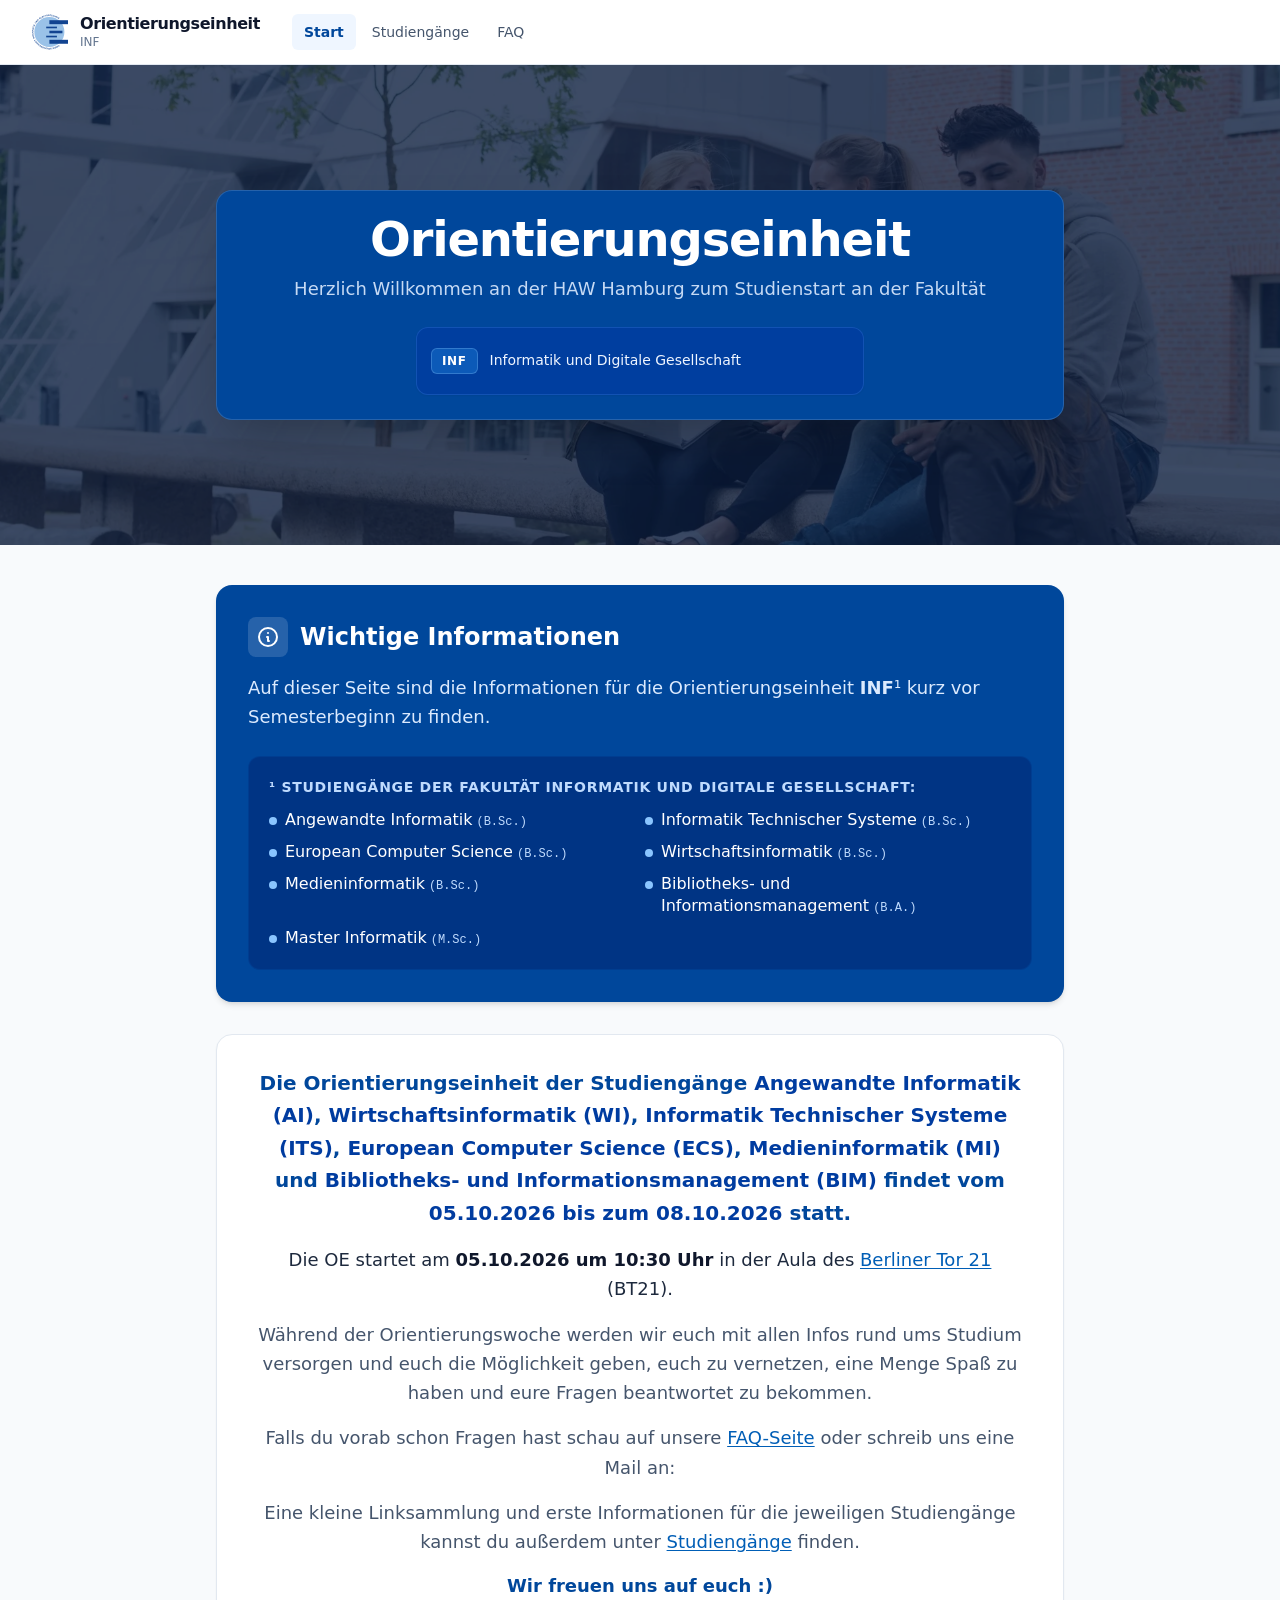
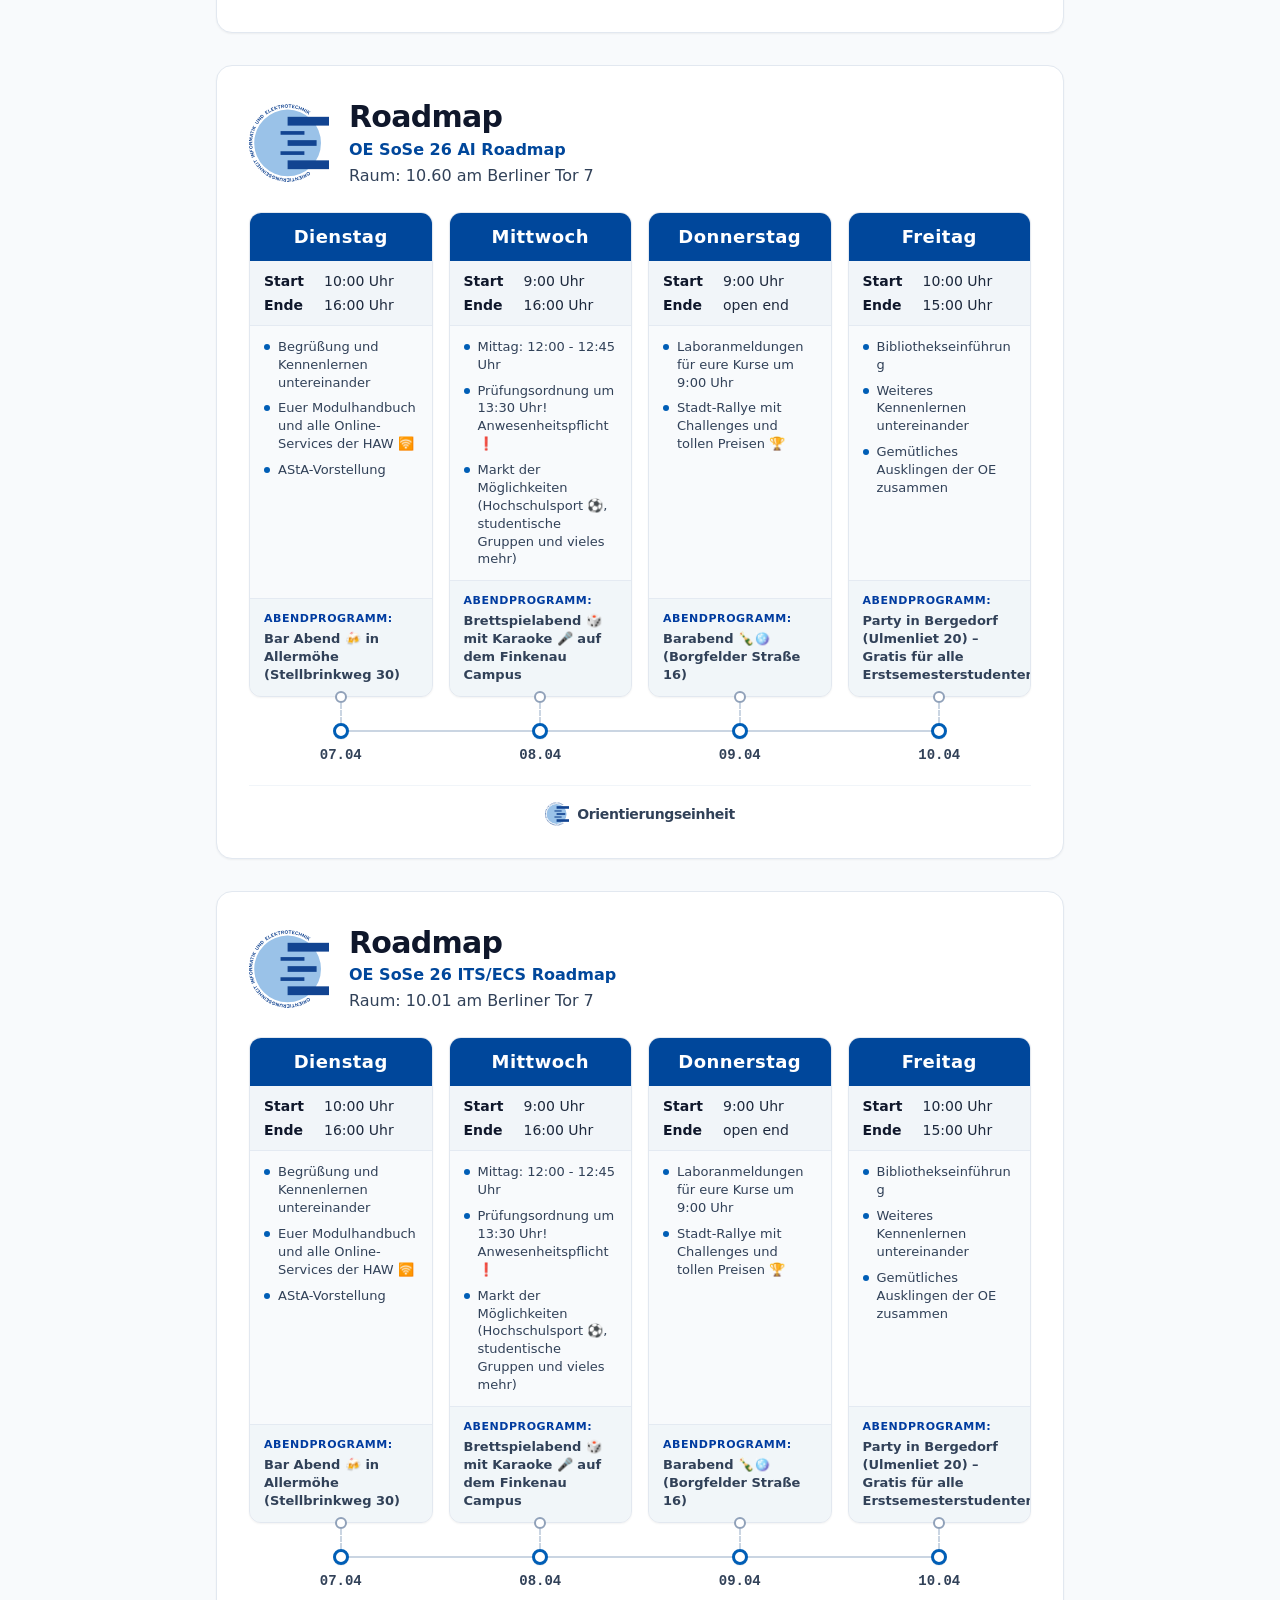
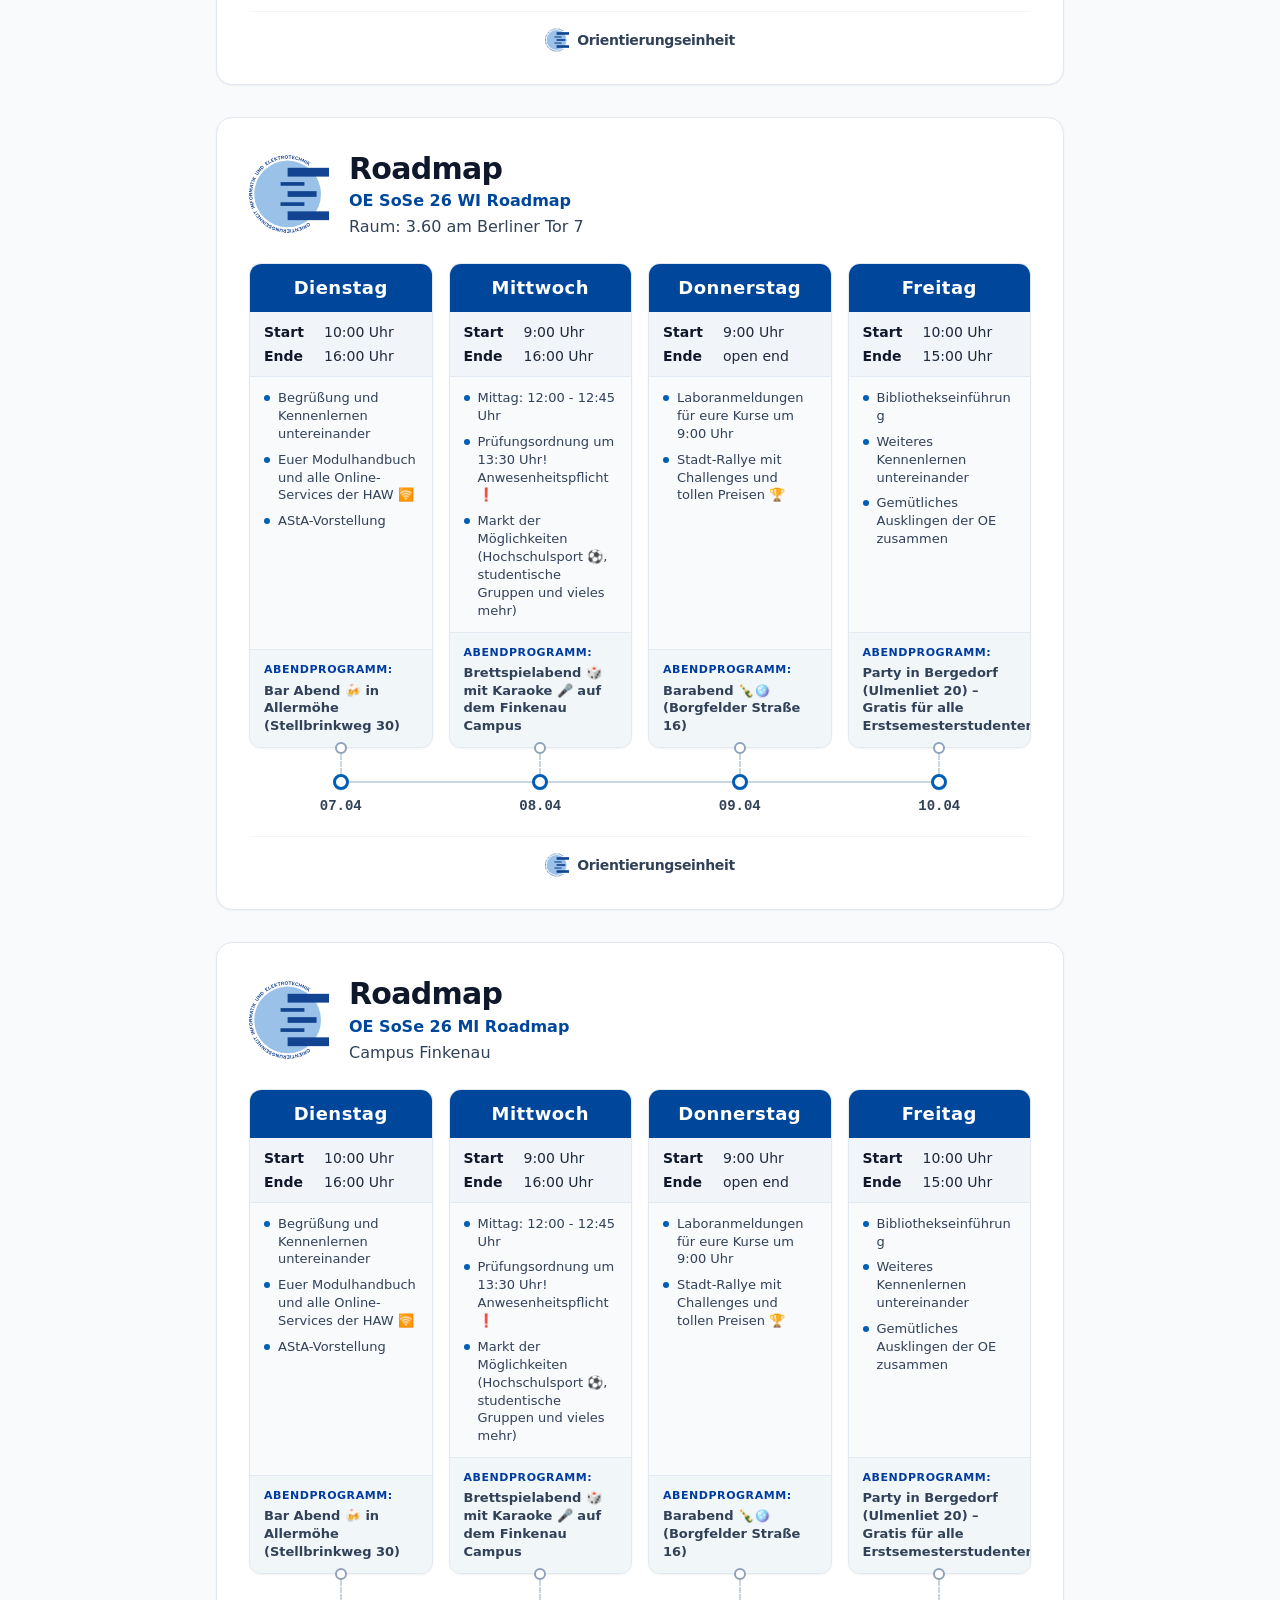
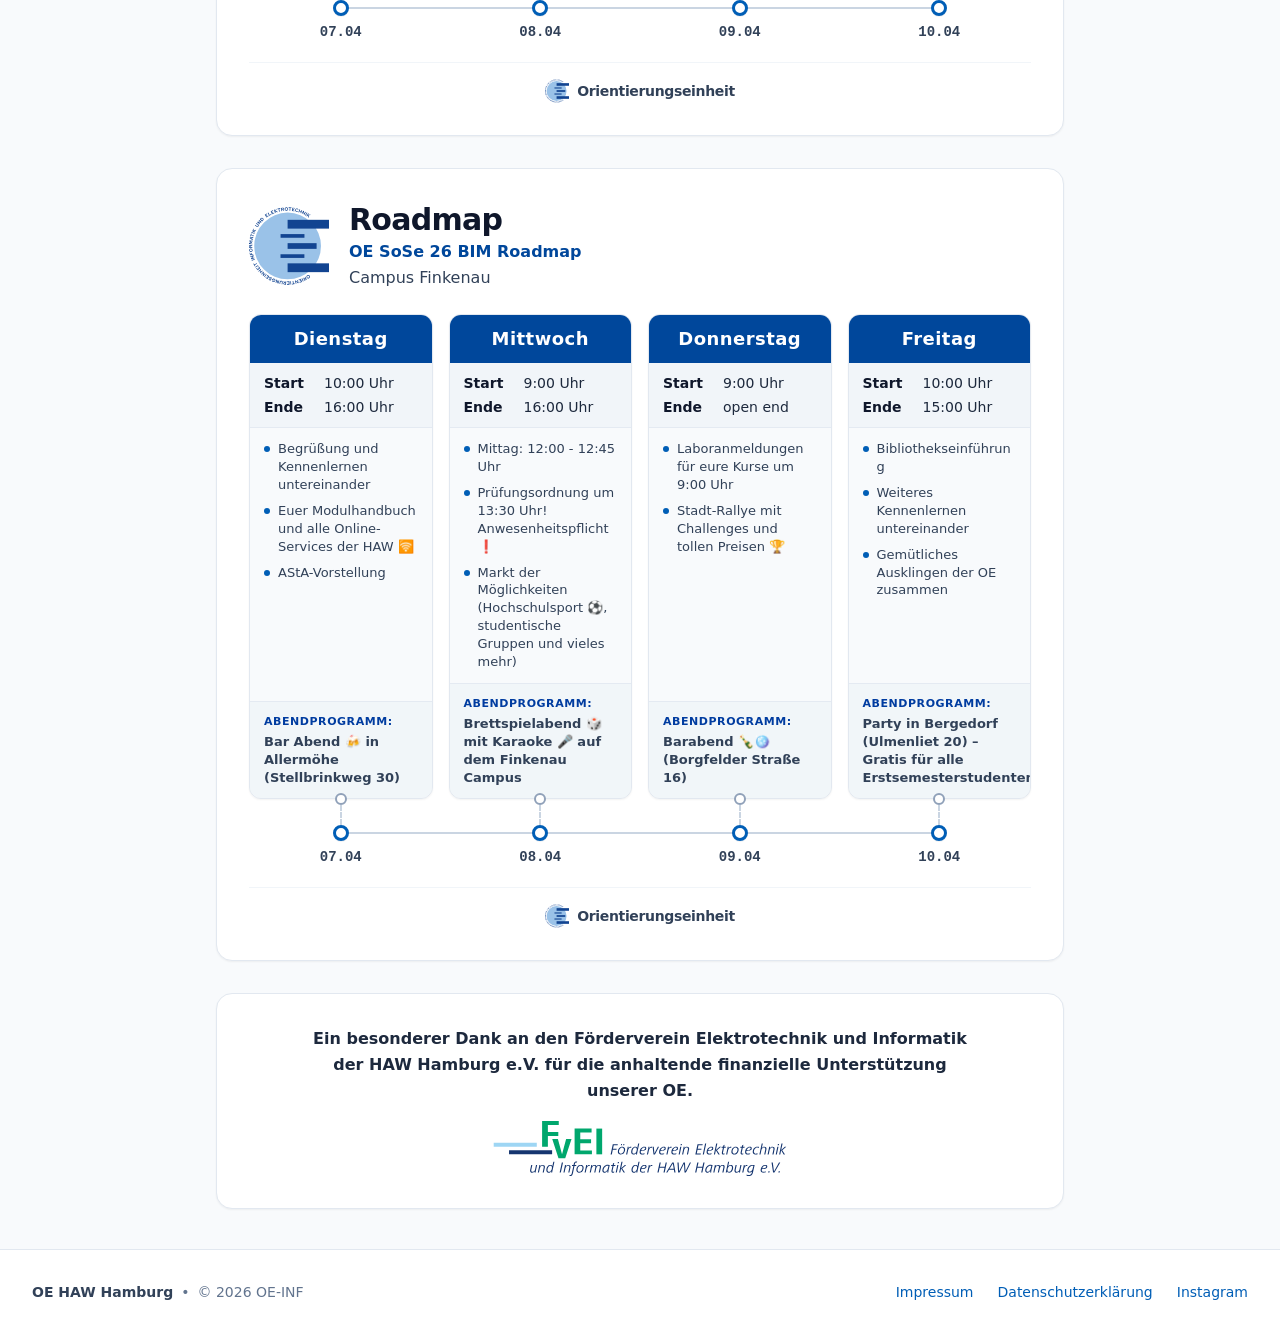
==== commit af2e1ac7: "deploy: HAW-Hamburg-OE-EMI-INF/oe-website@a56bf60b4bd8f26ec0c135e4efc205e054c752b7" ====
--- a/index.html
+++ b/index.html
@@ -1,8 +1,8 @@
-<!DOCTYPE html><html class="scroll-smooth" lang="de"><head><meta charset="UTF-8"><meta content="width=device-width, initial-scale=1.0" name="viewport"><title>Start - Orientierungseinheit INF</title><link href="/favicon.ico" rel="icon" type="image/x-icon"><link rel="stylesheet" href="/_astro/Layout.DRbM_zcR.css"></head><body class="selection:bg-primary-200 selection:text-primary-900 flex min-h-screen flex-col bg-slate-50 text-slate-800 antialiased"><header class="sticky top-0 z-40 w-full border-b border-slate-200 bg-white backdrop-blur-md"><div class="mx-auto max-w-7xl px-4 sm:px-6 lg:px-8"><div class="flex h-16 items-center"><a class="group flex items-center gap-3 focus:outline-hidden justify-start" href="/"><svg viewBox="0 0 354.88 343.11" class="h-9 w-9"><defs><style>.cls-1{fill:#124491;}.cls-2{fill:#9ac2e8;}</style></defs><g id="Layer_2" data-name="Layer 2"><g id="Layer_1-2" data-name="Layer 1"><path class="cls-1" d="M261.5,304.69a7.93,7.93,0,0,1,2.83-1.22,7.51,7.51,0,0,1,5.63,1,7.17,7.17,0,0,1,2.14,2.11,7.27,7.27,0,0,1,1.15,2.77,7.45,7.45,0,0,1,0,2.9,7.64,7.64,0,0,1-1.14,2.7,8.12,8.12,0,0,1-2.2,2.17,8,8,0,0,1-2.81,1.2,7.42,7.42,0,0,1-2.93,0,7.55,7.55,0,0,1-6-6,7.21,7.21,0,0,1,0-2.89,7.29,7.29,0,0,1,1.14-2.7A7.8,7.8,0,0,1,261.5,304.69Zm1.55,2.29a4.38,4.38,0,0,0-1.3,1.31,4.55,4.55,0,0,0-.62,3.44,5.16,5.16,0,0,0,2.1,3.12,4.63,4.63,0,0,0,1.64.69,4.58,4.58,0,0,0,1.77,0,4.77,4.77,0,0,0,3-2,4.57,4.57,0,0,0,.66-1.64,4.64,4.64,0,0,0,0-1.78,4.82,4.82,0,0,0-.74-1.74,5.15,5.15,0,0,0-1.36-1.39,4.57,4.57,0,0,0-1.66-.7,4.39,4.39,0,0,0-1.77,0A4.55,4.55,0,0,0,263.05,307Z" transform="translate(-3.1 -2.96)" /><path class="cls-1" d="M252.65,310.61l6.81,12.86-6.26,3.32a5.82,5.82,0,0,1-2.6.73,4.28,4.28,0,0,1-4-2.36,4.14,4.14,0,0,1-.46-2.52,4.59,4.59,0,0,1,1.08-2.37l-5.67-3.8,3-1.58,5.13,3.59,2.9-1.54L250,312Zm1.1,8.52-3.38,1.79a2.39,2.39,0,0,0-1.19,1.25,2,2,0,0,0,1.33,2.51,2.36,2.36,0,0,0,1.7-.28l3.38-1.79Z" transform="translate(-3.1 -2.96)" /><path class="cls-1" d="M239.16,317.44l5.9,13.31L242.3,332l-5.9-13.31Z" transform="translate(-3.1 -2.96)" /><path class="cls-1" d="M233.13,320.13l5,13.68-10.51,3.83-.9-2.46,7.68-2.8-1.14-3.13-5.06,1.85-.87-2.36,5.06-1.85-1.19-3.27-7.75,2.84-.9-2.46Z" transform="translate(-3.1 -2.96)" /><path class="cls-1" d="M219.6,324.94l3.61,14.1-2.78.71-9.33-7.31,2.34,9.1-2.76.71-3.62-14.1,2.58-.66,9.61,7.58-2.41-9.43Z" transform="translate(-3.1 -2.96)" /><path class="cls-1" d="M199.63,329.41l1.79,11.76,4.85-.74.4,2.63L194,345l-.41-2.63,4.84-.73-1.8-11.77Z" transform="translate(-3.1 -2.96)" /><path class="cls-1" d="M189.17,330.75l1.23,14.5-3,.26L186.17,331Z" transform="translate(-3.1 -2.96)" /><path class="cls-1" d="M182.55,331.31l.26,14.56-11.19.19-.05-2.62,8.18-.14-.06-3.33-5.39.1,0-2.52,5.38-.09-.06-3.48-8.25.15-.05-2.62Z" transform="translate(-3.1 -2.96)" /><path class="cls-1" d="M168.22,331.41l-1.09,14.52-7.07-.53a5.63,5.63,0,0,1-2.58-.77,4.3,4.3,0,0,1-1.65-1.71,4.35,4.35,0,0,1-.45-2.4,4.09,4.09,0,0,1,1-2.38,4.58,4.58,0,0,1,2.17-1.43l-2.76-6.23,3.36.25,2.42,5.77,3.28.25.41-5.56Zm-3.61,7.81-3.82-.29a2.36,2.36,0,0,0-1.66.42,1.75,1.75,0,0,0-.72,1.36,1.81,1.81,0,0,0,.5,1.48,2.37,2.37,0,0,0,1.59.66l3.82.29Z" transform="translate(-3.1 -2.96)" /><path class="cls-1" d="M147.11,328.85a7,7,0,0,1,3.22,1.37,5.37,5.37,0,0,1,1.81,2.61,7.21,7.21,0,0,1,.17,3.55l-1.43,8.13-2.95-.52,1.43-8.13a4.41,4.41,0,0,0-.07-2,3,3,0,0,0-1-1.48,3.4,3.4,0,0,0-1.69-.75,3.48,3.48,0,0,0-1.89.12,3,3,0,0,0-1.39,1.06,4.47,4.47,0,0,0-.75,1.89l-1.43,8.13-3-.52,1.43-8.14a7.17,7.17,0,0,1,1.38-3.25,5.44,5.44,0,0,1,2.59-1.84A6.92,6.92,0,0,1,147.11,328.85Z" transform="translate(-3.1 -2.96)" /><path class="cls-1" d="M137.47,327.19l-4,14-2.76-.79-4.35-11-2.59,9-2.74-.78,4-14,2.56.73,4.46,11.41,2.68-9.36Z" transform="translate(-3.1 -2.96)" /><path class="cls-1" d="M115.12,319.58a7.74,7.74,0,0,1,4.25,4.08,7.34,7.34,0,0,1,.63,2.84,7.45,7.45,0,0,1-.58,2.94,7.11,7.11,0,0,1-1.66,2.5,7.41,7.41,0,0,1-2.41,1.6,7.29,7.29,0,0,1-2.86.56,7.68,7.68,0,0,1-3-.61,8.35,8.35,0,0,1-2.88-1.95,7,7,0,0,1-1.69-2.86l2.67-1a4.94,4.94,0,0,0,3,3.24,4.59,4.59,0,0,0,1.83.36,4.49,4.49,0,0,0,1.71-.38,4.68,4.68,0,0,0,1.45-1,5.18,5.18,0,0,0,1-1.63,5,5,0,0,0,.38-1.88,4.36,4.36,0,0,0-.34-1.77,4.67,4.67,0,0,0-2.58-2.53,4.42,4.42,0,0,0-1.86-.33,4,4,0,0,0-1.71.47,3.6,3.6,0,0,0-1.29,1.16l4,1.63-1,2.42-7-2.85.35-.84a7.82,7.82,0,0,1,1.64-2.56,7.14,7.14,0,0,1,2.31-1.61,7,7,0,0,1,2.73-.59A7.46,7.46,0,0,1,115.12,319.58Z" transform="translate(-3.1 -2.96)" /><path class="cls-1" d="M101.12,313a9.25,9.25,0,0,1,2.72,2.2,9.81,9.81,0,0,1,1.77,3l-2.55,1.12a9.11,9.11,0,0,0-1.39-2.59,6.13,6.13,0,0,0-2-1.62,5,5,0,0,0-1.5-.55,2.29,2.29,0,0,0-1.21.08,1.46,1.46,0,0,0-.78.69,1.39,1.39,0,0,0-.07,1.28,4.24,4.24,0,0,0,1.34,1.42l2.32,1.8a5.17,5.17,0,0,1,1.88,2.5,3.48,3.48,0,0,1-.34,2.72,3.93,3.93,0,0,1-1.73,1.74,4.45,4.45,0,0,1-2.46.4,7.83,7.83,0,0,1-2.94-1,10,10,0,0,1-2.57-2,8.52,8.52,0,0,1-1.78-2.65l2.47-1.2a7.6,7.6,0,0,0,3.24,3.7,4.59,4.59,0,0,0,1.35.48,2.22,2.22,0,0,0,1.08-.07,1.24,1.24,0,0,0,.68-.59,1.2,1.2,0,0,0,.07-1.17,4.12,4.12,0,0,0-1.14-1.24l-2.22-1.68a6.11,6.11,0,0,1-2.24-2.76,3.55,3.55,0,0,1,.31-2.91,4.08,4.08,0,0,1,1.82-1.81A5,5,0,0,1,98,312,8.43,8.43,0,0,1,101.12,313Z" transform="translate(-3.1 -2.96)" /><path class="cls-1" d="M93.24,308.9l-8,12.18L75.9,315l1.44-2.19,6.84,4.47L86,314.45l-4.51-2.95,1.38-2.11,4.51,2.95,1.9-2.9-6.91-4.53,1.44-2.19Z" transform="translate(-3.1 -2.96)" /><path class="cls-1" d="M81.35,300.81l-8.77,11.63-2.41-1.82L78.94,299Z" transform="translate(-3.1 -2.96)" /><path class="cls-1" d="M76.05,296.88l-9.6,10.94-2.16-1.89.77-11.83-6.2,7.07-2.14-1.88,9.6-10.94,2,1.75-.83,12.22L73.9,295Z" transform="translate(-3.1 -2.96)" /><path class="cls-1" d="M63.78,285.87,53.1,295.76l-2.05-2.21,4.29-4-4.55-4.92-4.29,4-2-2.22,10.68-9.89,2,2.21-4.36,4,4.55,4.92,4.36-4Z" transform="translate(-3.1 -2.96)" /><path class="cls-1" d="M52.87,273.77l-11.59,8.81-6.77-8.91,2.09-1.59,4.94,6.51,2.65-2-3.26-4.29,2-1.52,3.25,4.28L49,273l-5-6.57,2.09-1.59Z" transform="translate(-3.1 -2.96)" /><path class="cls-1" d="M44.37,262.17l-12.15,8-1.66-2.52,12.15-8Z" transform="translate(-3.1 -2.96)" /><path class="cls-1" d="M38.75,253.19,28.4,259.06l2.42,4.27-2.31,1.32L22.19,253.5l2.31-1.31,2.41,4.25,10.35-5.87Z" transform="translate(-3.1 -2.96)" /><path class="cls-1" d="M29.52,234.5,16,239.93l-1.13-2.8,13.51-5.43Z" transform="translate(-3.1 -2.96)" /><path class="cls-1" d="M27,228.39l-13.87,4.42-.87-2.73L19,220.35l-9,2.85-.87-2.72,13.88-4.41.8,2.53-7,10,9.28-2.95Z" transform="translate(-3.1 -2.96)" /><path class="cls-1" d="M22.23,212.6,8,215.63l-2.33-11,2.56-.55,1.71,8,3.36-.72-1.14-5.35,2.46-.52,1.14,5.35,5.86-1.25Z" transform="translate(-3.1 -2.96)" /><path class="cls-1" d="M18.92,192.45a8,8,0,0,1-.23,3.07,7.51,7.51,0,0,1-1.31,2.62,7.67,7.67,0,0,1-2.19,1.9,7.24,7.24,0,0,1-2.86.92,7.26,7.26,0,0,1-3-.25,7.75,7.75,0,0,1-2.57-1.36,7.56,7.56,0,0,1-1.86-2.26,7.87,7.87,0,0,1,.63-8.62,7.35,7.35,0,0,1,5.05-2.8,7.38,7.38,0,0,1,5.55,1.6A7.62,7.62,0,0,1,18,189.53,7.92,7.92,0,0,1,18.92,192.45Zm-2.75.31A4.51,4.51,0,0,0,15.6,191a4.74,4.74,0,0,0-1.15-1.33,4.59,4.59,0,0,0-1.61-.8,4.83,4.83,0,0,0-1.9-.14,5,5,0,0,0-1.84.56,4.61,4.61,0,0,0-1.37,1.14A4.89,4.89,0,0,0,6.9,192a4.44,4.44,0,0,0-.16,1.82,4.77,4.77,0,0,0,.57,1.79,4.55,4.55,0,0,0,1.16,1.34,4.61,4.61,0,0,0,1.59.81,4.89,4.89,0,0,0,1.88.14,5.06,5.06,0,0,0,1.86-.57,4.7,4.7,0,0,0,1.39-1.14,4.62,4.62,0,0,0,.82-1.57A4.57,4.57,0,0,0,16.17,192.76Z" transform="translate(-3.1 -2.96)" /><path class="cls-1" d="M17.78,181.85l-14.56.23L3.1,175a6,6,0,0,1,.53-2.64,4.27,4.27,0,0,1,3.91-2.46,4,4,0,0,1,2.45.73,4.49,4.49,0,0,1,1.63,2l6-3.32.05,3.37-5.53,2.94.06,3.28,5.57-.09ZM9.68,179l-.06-3.82a2.39,2.39,0,0,0-.57-1.63,1.8,1.8,0,0,0-1.42-.59,1.82,1.82,0,0,0-1.43.64,2.39,2.39,0,0,0-.51,1.64L5.75,179Z" transform="translate(-3.1 -2.96)" /><path class="cls-1" d="M17.67,166.77,3.18,165.34l.38-3.87,8.22-3.19-7.43-4.74.37-3.83,14.49,1.43L18.94,154l-10.67-1,9.13,6L7.24,162.94,17.94,164Z" transform="translate(-3.1 -2.96)" /><path class="cls-1" d="M19.55,149l-13-8.91.74-3.41,15.47-2.73-.68,3.2-4,.64-1.26,5.9,3.41,2.24Zm-4.93-6.74.87-4.08-5.68.89Z" transform="translate(-3.1 -2.96)" /><path class="cls-1" d="M23.89,130.63,12.5,127.2l-1.41,4.7-2.55-.77,3.69-12.27,2.55.77-1.41,4.68,11.39,3.43Z" transform="translate(-3.1 -2.96)" /><path class="cls-1" d="M27.18,120.61l-13.63-5.13,1.06-2.82,13.63,5.13Z" transform="translate(-3.1 -2.96)" /><path class="cls-1" d="M29.48,114.41l-13.23-6.08,1.26-2.74,5.92,2.72L20.17,99.8l1.54-3.34,3.34,9.32,10-3.54-1.69,3.67-8.79,2.94,6.14,2.82Z" transform="translate(-3.1 -2.96)" /><path class="cls-1" d="M44.94,86.47a7,7,0,0,1-2.58,2.37,5.35,5.35,0,0,1-3.12.58,7.25,7.25,0,0,1-3.3-1.3l-6.83-4.65L30.8,81l6.82,4.64a4.33,4.33,0,0,0,1.89.77,3,3,0,0,0,1.74-.28,3.51,3.51,0,0,0,1.38-1.23,3.57,3.57,0,0,0,.67-1.78,3,3,0,0,0-.41-1.69A4.43,4.43,0,0,0,41.48,80l-6.82-4.65,1.69-2.49,6.83,4.64a7.16,7.16,0,0,1,2.4,2.59,5.59,5.59,0,0,1,.62,3.13A7,7,0,0,1,44.94,86.47Z" transform="translate(-3.1 -2.96)" /><path class="cls-1" d="M50.42,78.34,39.29,69l1.85-2.2L53,67.3l-7.19-6.06,1.84-2.17,11.13,9.38-1.72,2-12.22-.6,7.44,6.27Z" transform="translate(-3.1 -2.96)" /><path class="cls-1" d="M61.19,65.87,51.09,55.38l4-3.88a8.17,8.17,0,0,1,2.58-1.71,7.81,7.81,0,0,1,2.83-.57,7.43,7.43,0,0,1,2.78.54,7.06,7.06,0,0,1,4.4,6.91,7.79,7.79,0,0,1-.69,2.8A8,8,0,0,1,65.22,62Zm.31-4,1.83-1.76a4.6,4.6,0,0,0,1.06-1.52,4.73,4.73,0,0,0,.39-1.73,4.18,4.18,0,0,0-.3-1.71,4.53,4.53,0,0,0-1-1.54A4.79,4.79,0,0,0,62,52.52a4.58,4.58,0,0,0-5,.92l-1.85,1.78Z" transform="translate(-3.1 -2.96)" /><path class="cls-1" d="M81.17,48.3l-8.26-12L82.12,30l1.49,2.16-6.73,4.64,1.89,2.74,4.43-3.06,1.43,2.08-4.43,3,2,2.86L89,39.75l1.48,2.15Z" transform="translate(-3.1 -2.96)" /><path class="cls-1" d="M93.09,40.29,86,27.6l2.63-1.48,5.84,10.37,6.94-3.91,1.3,2.32Z" transform="translate(-3.1 -2.96)" /><path class="cls-1" d="M105.34,33.56l-6-13.28,10.21-4.58,1.08,2.39-7.46,3.35,1.36,3,4.92-2.21,1,2.3-4.91,2.21L107,29.94l7.53-3.39,1.08,2.39Z" transform="translate(-3.1 -2.96)" /><path class="cls-1" d="M118.51,27.8,113.84,14l2.86-1,2.09,6.17L122.73,11l3.48-1.18-4.47,8.83,9.46,4.86-3.82,1.29-8.18-4.37,2.17,6.41Z" transform="translate(-3.1 -2.96)" /><path class="cls-1" d="M136.88,22.17l-2.73-11.58-4.78,1.13-.61-2.59,12.47-2.94.62,2.59L137.09,9.9l2.73,11.58Z" transform="translate(-3.1 -2.96)" /><path class="cls-1" d="M147.15,19.91l-2-14.42,7-1a5.89,5.89,0,0,1,2.68.21,4.27,4.27,0,0,1,2,1.34,4.33,4.33,0,0,1,1,2.24,4.1,4.1,0,0,1-.43,2.52,4.59,4.59,0,0,1-1.82,1.86l4,5.52-3.34.46-3.58-5.14-3.26.45.76,5.52Zm1.9-8.38,3.79-.52a2.44,2.44,0,0,0,1.54-.76,1.8,1.8,0,0,0,.42-1.49A1.86,1.86,0,0,0,154,7.42a2.4,2.4,0,0,0-1.69-.31l-3.79.52Z" transform="translate(-3.1 -2.96)" /><path class="cls-1" d="M169.26,18a7.83,7.83,0,0,1-3-.47A7.54,7.54,0,0,1,163.71,16,7.79,7.79,0,0,1,162,13.64a7.56,7.56,0,0,1-.19-5.88,7.61,7.61,0,0,1,1.57-2.45,7.42,7.42,0,0,1,2.4-1.68,8.2,8.2,0,0,1,6-.19A7.5,7.5,0,0,1,174.3,5,7.37,7.37,0,0,1,176,7.3a7.48,7.48,0,0,1-1.36,8.32,7.53,7.53,0,0,1-2.4,1.68A7.87,7.87,0,0,1,169.26,18Zm-.09-2.76a4.49,4.49,0,0,0,1.8-.42,4.77,4.77,0,0,0,1.42-1,4.7,4.7,0,0,0,.93-1.54,4.91,4.91,0,0,0,.29-1.88,4.93,4.93,0,0,0-.41-1.88,4.76,4.76,0,0,0-1-1.46,4.63,4.63,0,0,0-1.49-1,4.49,4.49,0,0,0-1.8-.3,4.56,4.56,0,0,0-3.26,1.47,4.67,4.67,0,0,0-.93,1.51,5,5,0,0,0-.29,1.87,4.94,4.94,0,0,0,.42,1.9,4.57,4.57,0,0,0,4.35,2.73Z" transform="translate(-3.1 -2.96)" /><path class="cls-1" d="M183,17.89,183.76,6l-4.9-.31L179,3l12.79.82-.17,2.66-4.88-.31L186,18.08Z" transform="translate(-3.1 -2.96)" /><path class="cls-1" d="M193.51,18.73l2.26-14.39,11,1.74-.4,2.59L198.34,7.4l-.51,3.29,5.32.83L202.76,14l-5.32-.84-.54,3.43,8.16,1.29-.41,2.58Z" transform="translate(-3.1 -2.96)" /><path class="cls-1" d="M213.75,22.87a8.23,8.23,0,0,1-2.81-1.3,7.71,7.71,0,0,1-2-2.15,7.4,7.4,0,0,1-1-2.71,7.28,7.28,0,0,1,.15-3A7.47,7.47,0,0,1,209.37,11a7.55,7.55,0,0,1,2.19-1.91,7.71,7.71,0,0,1,2.78-.95,7.88,7.88,0,0,1,3.08.19,8,8,0,0,1,2.18.89,8.3,8.3,0,0,1,1.79,1.42,6.45,6.45,0,0,1,1.25,1.81l-2.46,1.44a5,5,0,0,0-1.4-1.86,5,5,0,0,0-2-1,4.7,4.7,0,0,0-1.86-.1,4.56,4.56,0,0,0-3,1.81,5.06,5.06,0,0,0-.91,3.65,4.87,4.87,0,0,0,.6,1.69,4.51,4.51,0,0,0,1.21,1.33,4.81,4.81,0,0,0,1.76.8,5,5,0,0,0,2.2.07,5.22,5.22,0,0,0,2-.91l1.41,2.38a7.19,7.19,0,0,1-1.93,1,8.28,8.28,0,0,1-2.23.39A8.66,8.66,0,0,1,213.75,22.87Z" transform="translate(-3.1 -2.96)" /><path class="cls-1" d="M222.16,25l5-13.68,2.83,1-2,5.49,6.29,2.3,2-5.49,2.83,1-5,13.68-2.83-1,2-5.59L227,20.4,225,26Z" transform="translate(-3.1 -2.96)" /><path class="cls-1" d="M237.39,30.72l6.41-13.08,2.57,1.27,2.35,11.61,4.13-8.44,2.56,1.26L249,36.41l-2.39-1.17-2.38-12L240,32Z" transform="translate(-3.1 -2.96)" /><path class="cls-1" d="M252.07,38.27l7.36-12.57,2.6,1.53-7.35,12.56Z" transform="translate(-3.1 -2.96)" /><path class="cls-1" d="M257.79,41.58l8.22-12,2.49,1.71-3.68,5.37,8.93-1.78,3,2.08L267,38.66l1.8,10.48-3.33-2.27-1.42-9.17-3.81,5.58Z" transform="translate(-3.1 -2.96)" /><path class="cls-2" d="M322.43,174.4a148.07,148.07,0,1,1-148-148A148.05,148.05,0,0,1,322.43,174.4Z" transform="translate(-3.1 -2.96)" /><rect class="cls-1" x="171.27" y="158.94" width="128.62" height="25.3" /><rect class="cls-1" x="140.04" y="118.76" width="105.93" height="16.25" /><rect class="cls-1" x="139.77" y="208.17" width="105.93" height="16.25" /><rect class="cls-1" x="171.27" y="248.48" width="183.6" height="39.03" /><rect class="cls-1" x="171.27" y="55.39" width="183.6" height="39.03" /></g></g></svg><div class="flex flex-col"><span class="text-base leading-tight font-bold tracking-tight text-slate-900">Orientierungseinheit</span><span class="text-xs font-medium text-slate-500"> INF </span></div></a><!-- Desktop Navigation --><nav class="hidden items-center gap-1 pl-8 md:flex"><a class="rounded-md px-3 py-2 text-sm font-medium bg-primary-50 text-primary-700 font-semibold" href="/">Start</a><a class="rounded-md px-3 py-2 text-sm font-medium hover:text-primary-700 text-slate-600 hover:bg-slate-50" href="/studiengang">Studiengänge</a><a class="rounded-md px-3 py-2 text-sm font-medium hover:text-primary-700 text-slate-600 hover:bg-slate-50" href="/faq">FAQ</a></nav><div class="flex grow items-center justify-end gap-2"><!-- Mobile Menu Toggle Button --><button aria-controls="mobile-menu" aria-expanded="false" aria-label="Menü öffnen" class="group inline-flex h-10 w-10 items-center justify-center rounded-lg text-slate-600 hover:bg-slate-100 focus:outline-hidden md:hidden" id="mobile-menu-btn" type="button"><span class="sr-only">Menü umschalten</span><span class="relative h-6 w-6"><svg fill="none" stroke="currentColor" viewBox="0 0 24 24" stroke-width="2" stroke-linecap="round" stroke-linejoin="round" class="absolute inset-0 h-6 w-6 transition-all duration-300 ease-in-out group-aria-expanded:scale-0 group-aria-expanded:rotate-90 group-aria-expanded:opacity-0">
+<!DOCTYPE html><html class="scroll-smooth" lang="de"><head><meta charset="UTF-8"><meta content="width=device-width, initial-scale=1.0" name="viewport"><title>Start - Orientierungseinheit INF</title><link href="/favicon.ico" rel="icon" type="image/x-icon"><link rel="stylesheet" href="/_astro/Layout.BconVt2w.css"></head><body class="selection:bg-primary-200 selection:text-primary-900 flex min-h-screen flex-col bg-slate-50 text-slate-800 antialiased"><header class="sticky top-0 z-40 w-full border-b border-slate-200 bg-white backdrop-blur-md"><div class="mx-auto max-w-7xl px-4 sm:px-6 lg:px-8"><div class="flex h-16 items-center"><a class="group flex items-center gap-3 focus:outline-hidden justify-start" href="/"><svg viewBox="0 0 354.88 343.11" class="h-9 w-9"><defs><style>.cls-1{fill:#124491;}.cls-2{fill:#9ac2e8;}</style></defs><g id="Layer_2" data-name="Layer 2"><g id="Layer_1-2" data-name="Layer 1"><path class="cls-1" d="M261.5,304.69a7.93,7.93,0,0,1,2.83-1.22,7.51,7.51,0,0,1,5.63,1,7.17,7.17,0,0,1,2.14,2.11,7.27,7.27,0,0,1,1.15,2.77,7.45,7.45,0,0,1,0,2.9,7.64,7.64,0,0,1-1.14,2.7,8.12,8.12,0,0,1-2.2,2.17,8,8,0,0,1-2.81,1.2,7.42,7.42,0,0,1-2.93,0,7.55,7.55,0,0,1-6-6,7.21,7.21,0,0,1,0-2.89,7.29,7.29,0,0,1,1.14-2.7A7.8,7.8,0,0,1,261.5,304.69Zm1.55,2.29a4.38,4.38,0,0,0-1.3,1.31,4.55,4.55,0,0,0-.62,3.44,5.16,5.16,0,0,0,2.1,3.12,4.63,4.63,0,0,0,1.64.69,4.58,4.58,0,0,0,1.77,0,4.77,4.77,0,0,0,3-2,4.57,4.57,0,0,0,.66-1.64,4.64,4.64,0,0,0,0-1.78,4.82,4.82,0,0,0-.74-1.74,5.15,5.15,0,0,0-1.36-1.39,4.57,4.57,0,0,0-1.66-.7,4.39,4.39,0,0,0-1.77,0A4.55,4.55,0,0,0,263.05,307Z" transform="translate(-3.1 -2.96)" /><path class="cls-1" d="M252.65,310.61l6.81,12.86-6.26,3.32a5.82,5.82,0,0,1-2.6.73,4.28,4.28,0,0,1-4-2.36,4.14,4.14,0,0,1-.46-2.52,4.59,4.59,0,0,1,1.08-2.37l-5.67-3.8,3-1.58,5.13,3.59,2.9-1.54L250,312Zm1.1,8.52-3.38,1.79a2.39,2.39,0,0,0-1.19,1.25,2,2,0,0,0,1.33,2.51,2.36,2.36,0,0,0,1.7-.28l3.38-1.79Z" transform="translate(-3.1 -2.96)" /><path class="cls-1" d="M239.16,317.44l5.9,13.31L242.3,332l-5.9-13.31Z" transform="translate(-3.1 -2.96)" /><path class="cls-1" d="M233.13,320.13l5,13.68-10.51,3.83-.9-2.46,7.68-2.8-1.14-3.13-5.06,1.85-.87-2.36,5.06-1.85-1.19-3.27-7.75,2.84-.9-2.46Z" transform="translate(-3.1 -2.96)" /><path class="cls-1" d="M219.6,324.94l3.61,14.1-2.78.71-9.33-7.31,2.34,9.1-2.76.71-3.62-14.1,2.58-.66,9.61,7.58-2.41-9.43Z" transform="translate(-3.1 -2.96)" /><path class="cls-1" d="M199.63,329.41l1.79,11.76,4.85-.74.4,2.63L194,345l-.41-2.63,4.84-.73-1.8-11.77Z" transform="translate(-3.1 -2.96)" /><path class="cls-1" d="M189.17,330.75l1.23,14.5-3,.26L186.17,331Z" transform="translate(-3.1 -2.96)" /><path class="cls-1" d="M182.55,331.31l.26,14.56-11.19.19-.05-2.62,8.18-.14-.06-3.33-5.39.1,0-2.52,5.38-.09-.06-3.48-8.25.15-.05-2.62Z" transform="translate(-3.1 -2.96)" /><path class="cls-1" d="M168.22,331.41l-1.09,14.52-7.07-.53a5.63,5.63,0,0,1-2.58-.77,4.3,4.3,0,0,1-1.65-1.71,4.35,4.35,0,0,1-.45-2.4,4.09,4.09,0,0,1,1-2.38,4.58,4.58,0,0,1,2.17-1.43l-2.76-6.23,3.36.25,2.42,5.77,3.28.25.41-5.56Zm-3.61,7.81-3.82-.29a2.36,2.36,0,0,0-1.66.42,1.75,1.75,0,0,0-.72,1.36,1.81,1.81,0,0,0,.5,1.48,2.37,2.37,0,0,0,1.59.66l3.82.29Z" transform="translate(-3.1 -2.96)" /><path class="cls-1" d="M147.11,328.85a7,7,0,0,1,3.22,1.37,5.37,5.37,0,0,1,1.81,2.61,7.21,7.21,0,0,1,.17,3.55l-1.43,8.13-2.95-.52,1.43-8.13a4.41,4.41,0,0,0-.07-2,3,3,0,0,0-1-1.48,3.4,3.4,0,0,0-1.69-.75,3.48,3.48,0,0,0-1.89.12,3,3,0,0,0-1.39,1.06,4.47,4.47,0,0,0-.75,1.89l-1.43,8.13-3-.52,1.43-8.14a7.17,7.17,0,0,1,1.38-3.25,5.44,5.44,0,0,1,2.59-1.84A6.92,6.92,0,0,1,147.11,328.85Z" transform="translate(-3.1 -2.96)" /><path class="cls-1" d="M137.47,327.19l-4,14-2.76-.79-4.35-11-2.59,9-2.74-.78,4-14,2.56.73,4.46,11.41,2.68-9.36Z" transform="translate(-3.1 -2.96)" /><path class="cls-1" d="M115.12,319.58a7.74,7.74,0,0,1,4.25,4.08,7.34,7.34,0,0,1,.63,2.84,7.45,7.45,0,0,1-.58,2.94,7.11,7.11,0,0,1-1.66,2.5,7.41,7.41,0,0,1-2.41,1.6,7.29,7.29,0,0,1-2.86.56,7.68,7.68,0,0,1-3-.61,8.35,8.35,0,0,1-2.88-1.95,7,7,0,0,1-1.69-2.86l2.67-1a4.94,4.94,0,0,0,3,3.24,4.59,4.59,0,0,0,1.83.36,4.49,4.49,0,0,0,1.71-.38,4.68,4.68,0,0,0,1.45-1,5.18,5.18,0,0,0,1-1.63,5,5,0,0,0,.38-1.88,4.36,4.36,0,0,0-.34-1.77,4.67,4.67,0,0,0-2.58-2.53,4.42,4.42,0,0,0-1.86-.33,4,4,0,0,0-1.71.47,3.6,3.6,0,0,0-1.29,1.16l4,1.63-1,2.42-7-2.85.35-.84a7.82,7.82,0,0,1,1.64-2.56,7.14,7.14,0,0,1,2.31-1.61,7,7,0,0,1,2.73-.59A7.46,7.46,0,0,1,115.12,319.58Z" transform="translate(-3.1 -2.96)" /><path class="cls-1" d="M101.12,313a9.25,9.25,0,0,1,2.72,2.2,9.81,9.81,0,0,1,1.77,3l-2.55,1.12a9.11,9.11,0,0,0-1.39-2.59,6.13,6.13,0,0,0-2-1.62,5,5,0,0,0-1.5-.55,2.29,2.29,0,0,0-1.21.08,1.46,1.46,0,0,0-.78.69,1.39,1.39,0,0,0-.07,1.28,4.24,4.24,0,0,0,1.34,1.42l2.32,1.8a5.17,5.17,0,0,1,1.88,2.5,3.48,3.48,0,0,1-.34,2.72,3.93,3.93,0,0,1-1.73,1.74,4.45,4.45,0,0,1-2.46.4,7.83,7.83,0,0,1-2.94-1,10,10,0,0,1-2.57-2,8.52,8.52,0,0,1-1.78-2.65l2.47-1.2a7.6,7.6,0,0,0,3.24,3.7,4.59,4.59,0,0,0,1.35.48,2.22,2.22,0,0,0,1.08-.07,1.24,1.24,0,0,0,.68-.59,1.2,1.2,0,0,0,.07-1.17,4.12,4.12,0,0,0-1.14-1.24l-2.22-1.68a6.11,6.11,0,0,1-2.24-2.76,3.55,3.55,0,0,1,.31-2.91,4.08,4.08,0,0,1,1.82-1.81A5,5,0,0,1,98,312,8.43,8.43,0,0,1,101.12,313Z" transform="translate(-3.1 -2.96)" /><path class="cls-1" d="M93.24,308.9l-8,12.18L75.9,315l1.44-2.19,6.84,4.47L86,314.45l-4.51-2.95,1.38-2.11,4.51,2.95,1.9-2.9-6.91-4.53,1.44-2.19Z" transform="translate(-3.1 -2.96)" /><path class="cls-1" d="M81.35,300.81l-8.77,11.63-2.41-1.82L78.94,299Z" transform="translate(-3.1 -2.96)" /><path class="cls-1" d="M76.05,296.88l-9.6,10.94-2.16-1.89.77-11.83-6.2,7.07-2.14-1.88,9.6-10.94,2,1.75-.83,12.22L73.9,295Z" transform="translate(-3.1 -2.96)" /><path class="cls-1" d="M63.78,285.87,53.1,295.76l-2.05-2.21,4.29-4-4.55-4.92-4.29,4-2-2.22,10.68-9.89,2,2.21-4.36,4,4.55,4.92,4.36-4Z" transform="translate(-3.1 -2.96)" /><path class="cls-1" d="M52.87,273.77l-11.59,8.81-6.77-8.91,2.09-1.59,4.94,6.51,2.65-2-3.26-4.29,2-1.52,3.25,4.28L49,273l-5-6.57,2.09-1.59Z" transform="translate(-3.1 -2.96)" /><path class="cls-1" d="M44.37,262.17l-12.15,8-1.66-2.52,12.15-8Z" transform="translate(-3.1 -2.96)" /><path class="cls-1" d="M38.75,253.19,28.4,259.06l2.42,4.27-2.31,1.32L22.19,253.5l2.31-1.31,2.41,4.25,10.35-5.87Z" transform="translate(-3.1 -2.96)" /><path class="cls-1" d="M29.52,234.5,16,239.93l-1.13-2.8,13.51-5.43Z" transform="translate(-3.1 -2.96)" /><path class="cls-1" d="M27,228.39l-13.87,4.42-.87-2.73L19,220.35l-9,2.85-.87-2.72,13.88-4.41.8,2.53-7,10,9.28-2.95Z" transform="translate(-3.1 -2.96)" /><path class="cls-1" d="M22.23,212.6,8,215.63l-2.33-11,2.56-.55,1.71,8,3.36-.72-1.14-5.35,2.46-.52,1.14,5.35,5.86-1.25Z" transform="translate(-3.1 -2.96)" /><path class="cls-1" d="M18.92,192.45a8,8,0,0,1-.23,3.07,7.51,7.51,0,0,1-1.31,2.62,7.67,7.67,0,0,1-2.19,1.9,7.24,7.24,0,0,1-2.86.92,7.26,7.26,0,0,1-3-.25,7.75,7.75,0,0,1-2.57-1.36,7.56,7.56,0,0,1-1.86-2.26,7.87,7.87,0,0,1,.63-8.62,7.35,7.35,0,0,1,5.05-2.8,7.38,7.38,0,0,1,5.55,1.6A7.62,7.62,0,0,1,18,189.53,7.92,7.92,0,0,1,18.92,192.45Zm-2.75.31A4.51,4.51,0,0,0,15.6,191a4.74,4.74,0,0,0-1.15-1.33,4.59,4.59,0,0,0-1.61-.8,4.83,4.83,0,0,0-1.9-.14,5,5,0,0,0-1.84.56,4.61,4.61,0,0,0-1.37,1.14A4.89,4.89,0,0,0,6.9,192a4.44,4.44,0,0,0-.16,1.82,4.77,4.77,0,0,0,.57,1.79,4.55,4.55,0,0,0,1.16,1.34,4.61,4.61,0,0,0,1.59.81,4.89,4.89,0,0,0,1.88.14,5.06,5.06,0,0,0,1.86-.57,4.7,4.7,0,0,0,1.39-1.14,4.62,4.62,0,0,0,.82-1.57A4.57,4.57,0,0,0,16.17,192.76Z" transform="translate(-3.1 -2.96)" /><path class="cls-1" d="M17.78,181.85l-14.56.23L3.1,175a6,6,0,0,1,.53-2.64,4.27,4.27,0,0,1,3.91-2.46,4,4,0,0,1,2.45.73,4.49,4.49,0,0,1,1.63,2l6-3.32.05,3.37-5.53,2.94.06,3.28,5.57-.09ZM9.68,179l-.06-3.82a2.39,2.39,0,0,0-.57-1.63,1.8,1.8,0,0,0-1.42-.59,1.82,1.82,0,0,0-1.43.64,2.39,2.39,0,0,0-.51,1.64L5.75,179Z" transform="translate(-3.1 -2.96)" /><path class="cls-1" d="M17.67,166.77,3.18,165.34l.38-3.87,8.22-3.19-7.43-4.74.37-3.83,14.49,1.43L18.94,154l-10.67-1,9.13,6L7.24,162.94,17.94,164Z" transform="translate(-3.1 -2.96)" /><path class="cls-1" d="M19.55,149l-13-8.91.74-3.41,15.47-2.73-.68,3.2-4,.64-1.26,5.9,3.41,2.24Zm-4.93-6.74.87-4.08-5.68.89Z" transform="translate(-3.1 -2.96)" /><path class="cls-1" d="M23.89,130.63,12.5,127.2l-1.41,4.7-2.55-.77,3.69-12.27,2.55.77-1.41,4.68,11.39,3.43Z" transform="translate(-3.1 -2.96)" /><path class="cls-1" d="M27.18,120.61l-13.63-5.13,1.06-2.82,13.63,5.13Z" transform="translate(-3.1 -2.96)" /><path class="cls-1" d="M29.48,114.41l-13.23-6.08,1.26-2.74,5.92,2.72L20.17,99.8l1.54-3.34,3.34,9.32,10-3.54-1.69,3.67-8.79,2.94,6.14,2.82Z" transform="translate(-3.1 -2.96)" /><path class="cls-1" d="M44.94,86.47a7,7,0,0,1-2.58,2.37,5.35,5.35,0,0,1-3.12.58,7.25,7.25,0,0,1-3.3-1.3l-6.83-4.65L30.8,81l6.82,4.64a4.33,4.33,0,0,0,1.89.77,3,3,0,0,0,1.74-.28,3.51,3.51,0,0,0,1.38-1.23,3.57,3.57,0,0,0,.67-1.78,3,3,0,0,0-.41-1.69A4.43,4.43,0,0,0,41.48,80l-6.82-4.65,1.69-2.49,6.83,4.64a7.16,7.16,0,0,1,2.4,2.59,5.59,5.59,0,0,1,.62,3.13A7,7,0,0,1,44.94,86.47Z" transform="translate(-3.1 -2.96)" /><path class="cls-1" d="M50.42,78.34,39.29,69l1.85-2.2L53,67.3l-7.19-6.06,1.84-2.17,11.13,9.38-1.72,2-12.22-.6,7.44,6.27Z" transform="translate(-3.1 -2.96)" /><path class="cls-1" d="M61.19,65.87,51.09,55.38l4-3.88a8.17,8.17,0,0,1,2.58-1.71,7.81,7.81,0,0,1,2.83-.57,7.43,7.43,0,0,1,2.78.54,7.06,7.06,0,0,1,4.4,6.91,7.79,7.79,0,0,1-.69,2.8A8,8,0,0,1,65.22,62Zm.31-4,1.83-1.76a4.6,4.6,0,0,0,1.06-1.52,4.73,4.73,0,0,0,.39-1.73,4.18,4.18,0,0,0-.3-1.71,4.53,4.53,0,0,0-1-1.54A4.79,4.79,0,0,0,62,52.52a4.58,4.58,0,0,0-5,.92l-1.85,1.78Z" transform="translate(-3.1 -2.96)" /><path class="cls-1" d="M81.17,48.3l-8.26-12L82.12,30l1.49,2.16-6.73,4.64,1.89,2.74,4.43-3.06,1.43,2.08-4.43,3,2,2.86L89,39.75l1.48,2.15Z" transform="translate(-3.1 -2.96)" /><path class="cls-1" d="M93.09,40.29,86,27.6l2.63-1.48,5.84,10.37,6.94-3.91,1.3,2.32Z" transform="translate(-3.1 -2.96)" /><path class="cls-1" d="M105.34,33.56l-6-13.28,10.21-4.58,1.08,2.39-7.46,3.35,1.36,3,4.92-2.21,1,2.3-4.91,2.21L107,29.94l7.53-3.39,1.08,2.39Z" transform="translate(-3.1 -2.96)" /><path class="cls-1" d="M118.51,27.8,113.84,14l2.86-1,2.09,6.17L122.73,11l3.48-1.18-4.47,8.83,9.46,4.86-3.82,1.29-8.18-4.37,2.17,6.41Z" transform="translate(-3.1 -2.96)" /><path class="cls-1" d="M136.88,22.17l-2.73-11.58-4.78,1.13-.61-2.59,12.47-2.94.62,2.59L137.09,9.9l2.73,11.58Z" transform="translate(-3.1 -2.96)" /><path class="cls-1" d="M147.15,19.91l-2-14.42,7-1a5.89,5.89,0,0,1,2.68.21,4.27,4.27,0,0,1,2,1.34,4.33,4.33,0,0,1,1,2.24,4.1,4.1,0,0,1-.43,2.52,4.59,4.59,0,0,1-1.82,1.86l4,5.52-3.34.46-3.58-5.14-3.26.45.76,5.52Zm1.9-8.38,3.79-.52a2.44,2.44,0,0,0,1.54-.76,1.8,1.8,0,0,0,.42-1.49A1.86,1.86,0,0,0,154,7.42a2.4,2.4,0,0,0-1.69-.31l-3.79.52Z" transform="translate(-3.1 -2.96)" /><path class="cls-1" d="M169.26,18a7.83,7.83,0,0,1-3-.47A7.54,7.54,0,0,1,163.71,16,7.79,7.79,0,0,1,162,13.64a7.56,7.56,0,0,1-.19-5.88,7.61,7.61,0,0,1,1.57-2.45,7.42,7.42,0,0,1,2.4-1.68,8.2,8.2,0,0,1,6-.19A7.5,7.5,0,0,1,174.3,5,7.37,7.37,0,0,1,176,7.3a7.48,7.48,0,0,1-1.36,8.32,7.53,7.53,0,0,1-2.4,1.68A7.87,7.87,0,0,1,169.26,18Zm-.09-2.76a4.49,4.49,0,0,0,1.8-.42,4.77,4.77,0,0,0,1.42-1,4.7,4.7,0,0,0,.93-1.54,4.91,4.91,0,0,0,.29-1.88,4.93,4.93,0,0,0-.41-1.88,4.76,4.76,0,0,0-1-1.46,4.63,4.63,0,0,0-1.49-1,4.49,4.49,0,0,0-1.8-.3,4.56,4.56,0,0,0-3.26,1.47,4.67,4.67,0,0,0-.93,1.51,5,5,0,0,0-.29,1.87,4.94,4.94,0,0,0,.42,1.9,4.57,4.57,0,0,0,4.35,2.73Z" transform="translate(-3.1 -2.96)" /><path class="cls-1" d="M183,17.89,183.76,6l-4.9-.31L179,3l12.79.82-.17,2.66-4.88-.31L186,18.08Z" transform="translate(-3.1 -2.96)" /><path class="cls-1" d="M193.51,18.73l2.26-14.39,11,1.74-.4,2.59L198.34,7.4l-.51,3.29,5.32.83L202.76,14l-5.32-.84-.54,3.43,8.16,1.29-.41,2.58Z" transform="translate(-3.1 -2.96)" /><path class="cls-1" d="M213.75,22.87a8.23,8.23,0,0,1-2.81-1.3,7.71,7.71,0,0,1-2-2.15,7.4,7.4,0,0,1-1-2.71,7.28,7.28,0,0,1,.15-3A7.47,7.47,0,0,1,209.37,11a7.55,7.55,0,0,1,2.19-1.91,7.71,7.71,0,0,1,2.78-.95,7.88,7.88,0,0,1,3.08.19,8,8,0,0,1,2.18.89,8.3,8.3,0,0,1,1.79,1.42,6.45,6.45,0,0,1,1.25,1.81l-2.46,1.44a5,5,0,0,0-1.4-1.86,5,5,0,0,0-2-1,4.7,4.7,0,0,0-1.86-.1,4.56,4.56,0,0,0-3,1.81,5.06,5.06,0,0,0-.91,3.65,4.87,4.87,0,0,0,.6,1.69,4.51,4.51,0,0,0,1.21,1.33,4.81,4.81,0,0,0,1.76.8,5,5,0,0,0,2.2.07,5.22,5.22,0,0,0,2-.91l1.41,2.38a7.19,7.19,0,0,1-1.93,1,8.28,8.28,0,0,1-2.23.39A8.66,8.66,0,0,1,213.75,22.87Z" transform="translate(-3.1 -2.96)" /><path class="cls-1" d="M222.16,25l5-13.68,2.83,1-2,5.49,6.29,2.3,2-5.49,2.83,1-5,13.68-2.83-1,2-5.59L227,20.4,225,26Z" transform="translate(-3.1 -2.96)" /><path class="cls-1" d="M237.39,30.72l6.41-13.08,2.57,1.27,2.35,11.61,4.13-8.44,2.56,1.26L249,36.41l-2.39-1.17-2.38-12L240,32Z" transform="translate(-3.1 -2.96)" /><path class="cls-1" d="M252.07,38.27l7.36-12.57,2.6,1.53-7.35,12.56Z" transform="translate(-3.1 -2.96)" /><path class="cls-1" d="M257.79,41.58l8.22-12,2.49,1.71-3.68,5.37,8.93-1.78,3,2.08L267,38.66l1.8,10.48-3.33-2.27-1.42-9.17-3.81,5.58Z" transform="translate(-3.1 -2.96)" /><path class="cls-2" d="M322.43,174.4a148.07,148.07,0,1,1-148-148A148.05,148.05,0,0,1,322.43,174.4Z" transform="translate(-3.1 -2.96)" /><rect class="cls-1" x="171.27" y="158.94" width="128.62" height="25.3" /><rect class="cls-1" x="140.04" y="118.76" width="105.93" height="16.25" /><rect class="cls-1" x="139.77" y="208.17" width="105.93" height="16.25" /><rect class="cls-1" x="171.27" y="248.48" width="183.6" height="39.03" /><rect class="cls-1" x="171.27" y="55.39" width="183.6" height="39.03" /></g></g></svg><div class="flex flex-col"><span class="text-base leading-tight font-bold tracking-tight text-slate-900">Orientierungseinheit</span><span class="text-xs font-medium text-slate-500"> INF </span></div></a><!-- Desktop Navigation --><nav class="hidden items-center gap-1 pl-8 md:flex"><a class="rounded-md px-3 py-2 text-sm font-medium bg-primary-50 text-primary-700 font-semibold" href="/">Start</a><a class="rounded-md px-3 py-2 text-sm font-medium hover:text-primary-700 text-slate-600 hover:bg-slate-50" href="/studiengang">Studiengänge</a><a class="rounded-md px-3 py-2 text-sm font-medium hover:text-primary-700 text-slate-600 hover:bg-slate-50" href="/faq">FAQ</a></nav><div class="flex grow items-center justify-end gap-2"><!-- Mobile Menu Toggle Button --><button aria-controls="mobile-menu" aria-expanded="false" aria-label="Menü öffnen" class="group inline-flex h-10 w-10 items-center justify-center rounded-lg text-slate-600 hover:bg-slate-100 focus:outline-hidden md:hidden" id="mobile-menu-btn" type="button"><span class="sr-only">Menü umschalten</span><span class="relative h-6 w-6"><svg fill="none" stroke="currentColor" viewBox="0 0 24 24" stroke-width="2" stroke-linecap="round" stroke-linejoin="round" class="absolute inset-0 h-6 w-6 transition-all duration-300 ease-in-out group-aria-expanded:scale-0 group-aria-expanded:rotate-90 group-aria-expanded:opacity-0">
   <path d="M4 6h16M4 12h16M4 18h16"></path>
 </svg><svg fill="none" stroke="currentColor" viewBox="0 0 24 24" stroke-width="2" stroke-linecap="round" stroke-linejoin="round" class="absolute inset-0 h-6 w-6 scale-0 -rotate-90 opacity-0 transition-all duration-300 ease-in-out group-aria-expanded:scale-100 group-aria-expanded:rotate-0 group-aria-expanded:opacity-100">
   <path d="M18 6L6 18M6 6l12 12"></path>
 </svg></span></button></div></div></div><div aria-hidden="true" class="group/menu grid grid-rows-[0fr] transition-[grid-template-rows] duration-300 ease-in-out data-[open=true]:grid-rows-[1fr] md:hidden" data-open="false" id="mobile-menu" inert><div class="overflow-hidden border-t border-slate-200 bg-white"><div class="-translate-y-1 space-y-1 px-4 pt-2 pb-4 opacity-0 transition-all duration-300 ease-out group-data-[open=true]/menu:translate-y-0 group-data-[open=true]/menu:opacity-100"><a class="block rounded-md px-3 py-2 text-base font-medium bg-primary-50 text-primary-700 font-semibold" href="/">Start</a><a class="block rounded-md px-3 py-2 text-base font-medium hover:text-primary-700 text-slate-600 hover:bg-slate-50" href="/studiengang">Studiengänge</a><a class="block rounded-md px-3 py-2 text-base font-medium hover:text-primary-700 text-slate-600 hover:bg-slate-50" href="/faq">FAQ</a></div></div></div></header><script type="module">function e(){let e=document.querySelector(`#mobile-menu-btn`),t=document.querySelector(`#mobile-menu`);if(!e||!t||e.dataset.menuInitialized===`true`)return;e.dataset.menuInitialized=`true`;let n=n=>{e.setAttribute(`aria-expanded`,n?`true`:`false`),e.setAttribute(`aria-label`,n?`Menü schließen`:`Menü öffnen`),t.setAttribute(`data-open`,n?`true`:`false`),t.setAttribute(`aria-hidden`,n?`false`:`true`),n?t.removeAttribute(`inert`):t.setAttribute(`inert`,``)};e.addEventListener(`click`,()=>{let t=e.getAttribute(`aria-expanded`)===`true`;n(!t)})}e(),document.addEventListener(`astro:after-swap`,e);</script><main class="flex flex-1 flex-col"><section class="relative flex items-center justify-center overflow-hidden text-white min-h-105 bg-slate-900 md:min-h-120"><div class="absolute inset-0 z-0"><img src="/_astro/Campus-Berliner-Tor-2018.Ck38oa3A_TpUsz.webp" alt="HAW Hamburg Campus Berliner Tor" loading="eager" decoding="async" width="2000" height="1335" class="h-full w-full scale-105 object-cover opacity-35 brightness-75 filter"><div class="bg-primary-900/20 absolute inset-0"></div></div><div class="relative z-10 mx-auto flex w-full max-w-4xl flex-col items-center px-4 text-center sm:px-6 py-12"><div class="bg-primary-700 w-full rounded-2xl border border-white/15 px-6 py-5 text-white shadow-2xl backdrop-blur-md sm:py-6"><h1 class="text-3xl font-black tracking-tight text-white sm:text-4xl md:text-5xl mb-3">Orientierungseinheit</h1><p class="text-primary-100/90 mx-auto max-w-4xl text-sm font-medium sm:text-base md:text-lg mb-6">Herzlich Willkommen an der HAW Hamburg zum Studienstart an der Fakultät</p><div class="mx-auto grid gap-3 text-left max-w-md grid-cols-1"><div class="bg-primary-800/80 border-primary-400/25 flex min-h-15 items-center gap-3 rounded-xl border p-3 shadow-xs backdrop-blur-xs sm:min-h-17 sm:p-3.5"><span class="bg-primary-500/50 border-primary-300/30 inline-flex shrink-0 items-center justify-center rounded-md border px-2.5 py-1 text-xs font-bold tracking-wider text-white">INF</span><span class="text-primary-50 text-xs leading-snug font-medium sm:text-sm">Informatik und Digitale Gesellschaft</span></div></div></div></div></section><div class="mx-auto w-full max-w-4xl space-y-8 px-4 py-10 sm:px-6"><div class="rounded-2xl p-6 sm:p-8 bg-primary-700 text-white shadow-md"><div class="mb-4 flex items-center gap-3"><div class="flex h-10 w-10 shrink-0 items-center justify-center rounded-lg bg-white/15 text-white"><svg fill="none" stroke="currentColor" viewBox="0 0 24 24" stroke-width="2" stroke-linecap="round" stroke-linejoin="round" class="h-6 w-6">
   <path d="M13 16h-1v-4h-1m1-4h.01M21 12a9 9 0 11-18 0 9 9 0 0118 0z"></path>
-</svg></div><h2 class="text-2xl font-bold">Wichtige Informationen</h2></div><p class="text-primary-100 mb-6 text-base leading-relaxed sm:text-lg">Auf dieser Seite sind die Informationen für die Orientierungseinheit <strong>INF</strong>¹ kurz vor Semesterbeginn zu finden.</p><div class="space-y-4"><div class="bg-primary-900/85 border-primary-700/50 rounded-xl border p-5"><h3 class="text-primary-200 mb-3 text-sm font-semibold tracking-wider uppercase">¹ Studiengänge der Fakultät Informatik und Digitale Gesellschaft:</h3><div class="grid grid-cols-1 gap-2.5 text-sm sm:grid-cols-2 sm:text-base"><div class="flex items-start gap-2"><span aria-hidden="true" class="bg-primary-300 mt-2 h-2 w-2 shrink-0 rounded-full"></span><p class="leading-snug font-medium text-white">Angewandte Informatik<span class="text-primary-200 ml-1 font-mono text-xs whitespace-nowrap">(B.Sc.)</span></p></div><div class="flex items-start gap-2"><span aria-hidden="true" class="bg-primary-300 mt-2 h-2 w-2 shrink-0 rounded-full"></span><p class="leading-snug font-medium text-white">Informatik Technischer Systeme<span class="text-primary-200 ml-1 font-mono text-xs whitespace-nowrap">(B.Sc.)</span></p></div><div class="flex items-start gap-2"><span aria-hidden="true" class="bg-primary-300 mt-2 h-2 w-2 shrink-0 rounded-full"></span><p class="leading-snug font-medium text-white">European Computer Science<span class="text-primary-200 ml-1 font-mono text-xs whitespace-nowrap">(B.Sc.)</span></p></div><div class="flex items-start gap-2"><span aria-hidden="true" class="bg-primary-300 mt-2 h-2 w-2 shrink-0 rounded-full"></span><p class="leading-snug font-medium text-white">Wirtschaftsinformatik<span class="text-primary-200 ml-1 font-mono text-xs whitespace-nowrap">(B.Sc.)</span></p></div><div class="flex items-start gap-2"><span aria-hidden="true" class="bg-primary-300 mt-2 h-2 w-2 shrink-0 rounded-full"></span><p class="leading-snug font-medium text-white">Medieninformatik<span class="text-primary-200 ml-1 font-mono text-xs whitespace-nowrap">(B.Sc.)</span></p></div><div class="flex items-start gap-2"><span aria-hidden="true" class="bg-primary-300 mt-2 h-2 w-2 shrink-0 rounded-full"></span><p class="leading-snug font-medium text-white">Bibliotheks- und Informationsmanagement<span class="text-primary-200 ml-1 font-mono text-xs whitespace-nowrap">(B.A.)</span></p></div><div class="flex items-start gap-2"><span aria-hidden="true" class="bg-primary-300 mt-2 h-2 w-2 shrink-0 rounded-full"></span><p class="leading-snug font-medium text-white">Master Informatik<span class="text-primary-200 ml-1 font-mono text-xs whitespace-nowrap">(M.Sc.)</span></p></div></div></div></div></div><div class="rounded-2xl p-6 sm:p-8 bg-white border border-slate-200 shadow-xs text-slate-900 text-center"><div class="mx-auto max-w-3xl space-y-4 text-center"><h3 class="text-primary-700 text-lg leading-relaxed font-semibold sm:text-xl">Die Orientierungseinheit der Studiengänge <strong class="text-primary-800 font-bold">Angewandte Informatik (AI)</strong>, <strong class="text-primary-800 font-bold">Wirtschaftsinformatik (WI)</strong>, <strong class="text-primary-800 font-bold">Informatik Technischer Systeme (ITS)</strong>, <strong class="text-primary-800 font-bold">European Computer Science (ECS)</strong>, <strong class="text-primary-800 font-bold">Medieninformatik (MI)</strong> und <strong class="text-primary-800 font-bold">Bibliotheks- und Informationsmanagement (BIM)</strong> findet vom <strong class="text-primary-800 font-bold">05.10.2026 bis zum 08.10.2026</strong> statt.</h3><p class="text-base leading-relaxed font-medium text-slate-800 sm:text-lg">Die OE startet am <strong class="font-bold text-slate-900">05.10.2026 um 10:30 Uhr</strong> in der Aula des <a class="text-primary-600 hover:text-primary-800 font-medium underline underline-offset-2 transition-colors" href="https://maps.app.goo.gl/aEXW4oQkYzA13sATA" rel="noreferrer noopener" target="_blank">Berliner Tor 21</a> (BT21).</p><p class="text-base leading-relaxed text-slate-600 sm:text-lg">Während der Orientierungswoche werden wir euch mit allen Infos rund ums Studium versorgen und euch die Möglichkeit geben, euch zu vernetzen, eine Menge Spaß zu haben und eure Fragen beantwortet zu bekommen.</p><p class="text-base leading-relaxed text-slate-600 sm:text-lg">Falls du vorab schon Fragen hast schau auf unsere <a class="text-primary-600 hover:text-primary-800 font-medium underline underline-offset-2 transition-colors" href="/faq">FAQ-Seite</a> oder schreib uns eine Mail an: <a class="text-primary-600 hover:text-primary-800 font-medium underline underline-offset-2 transition-colors" href="mailto:undefined"></a></p><p class="text-base leading-relaxed text-slate-600 sm:text-lg">Eine kleine Linksammlung und erste Informationen für die jeweiligen Studiengänge kannst du außerdem unter <a class="text-primary-600 hover:text-primary-800 font-medium underline underline-offset-2 transition-colors" href="/studiengang">Studiengänge</a> finden.</p><p class="text-primary-700 text-base font-semibold sm:text-lg">Wir freuen uns auf euch :)</p></div></div><div class="rounded-2xl p-6 sm:p-8 bg-white border border-slate-200 shadow-xs text-slate-900 text-center"><div class="mx-auto flex max-w-2xl flex-col items-center gap-4"><p class="text-sm leading-relaxed text-slate-800 sm:text-base"><strong>Ein besonderer Dank an den Förderverein Elektrotechnik und Informatik der HAW Hamburg e.V. für die anhaltende finanzielle Unterstützung unserer OE.</strong></p><img src="/_astro/logo_FvEI_komplett.BVKGjKPm_ZUUHaV.svg" alt="logo_FvEI_komplett.svg" loading="lazy" decoding="async" width="280" height="53" class="h-12 w-auto object-contain sm:h-14"></div></div></div></main><footer class="mt-auto border-t border-slate-200 bg-white py-8"><div class="mx-auto max-w-7xl px-4 sm:px-6 lg:px-8"><div class="flex flex-col items-center justify-between gap-4 text-sm text-slate-500 md:flex-row"><div class="flex flex-wrap items-center gap-2 text-center md:text-left"><span class="font-semibold text-slate-700">OE HAW Hamburg</span><span>&bull;</span><span>&copy; 2026 OE-INF</span></div><nav class="flex flex-wrap items-center justify-center gap-6"><a class="hover:text-primary-700" href="/impressum">Impressum</a><a class="hover:text-primary-700" href="/datenschutz">Datenschutzerklärung</a><a class="hover:text-primary-700" href="https://www.instagram.com/oe_emi_inf" rel="noopener noreferrer" target="_blank"> 
+</svg></div><h2 class="text-2xl font-bold">Wichtige Informationen</h2></div><p class="text-primary-100 mb-6 text-base leading-relaxed sm:text-lg">Auf dieser Seite sind die Informationen für die Orientierungseinheit <strong>INF</strong>¹ kurz vor Semesterbeginn zu finden.</p><div class="space-y-4"><div class="bg-primary-900/85 border-primary-700/50 rounded-xl border p-5"><h3 class="text-primary-200 mb-3 text-sm font-semibold tracking-wider uppercase">¹ Studiengänge der Fakultät Informatik und Digitale Gesellschaft:</h3><div class="grid grid-cols-1 gap-2.5 text-sm sm:grid-cols-2 sm:text-base"><div class="flex items-start gap-2"><span aria-hidden="true" class="bg-primary-300 mt-2 h-2 w-2 shrink-0 rounded-full"></span><p class="leading-snug font-medium text-white">Angewandte Informatik<span class="text-primary-200 ml-1 font-mono text-xs whitespace-nowrap">(B.Sc.)</span></p></div><div class="flex items-start gap-2"><span aria-hidden="true" class="bg-primary-300 mt-2 h-2 w-2 shrink-0 rounded-full"></span><p class="leading-snug font-medium text-white">Informatik Technischer Systeme<span class="text-primary-200 ml-1 font-mono text-xs whitespace-nowrap">(B.Sc.)</span></p></div><div class="flex items-start gap-2"><span aria-hidden="true" class="bg-primary-300 mt-2 h-2 w-2 shrink-0 rounded-full"></span><p class="leading-snug font-medium text-white">European Computer Science<span class="text-primary-200 ml-1 font-mono text-xs whitespace-nowrap">(B.Sc.)</span></p></div><div class="flex items-start gap-2"><span aria-hidden="true" class="bg-primary-300 mt-2 h-2 w-2 shrink-0 rounded-full"></span><p class="leading-snug font-medium text-white">Wirtschaftsinformatik<span class="text-primary-200 ml-1 font-mono text-xs whitespace-nowrap">(B.Sc.)</span></p></div><div class="flex items-start gap-2"><span aria-hidden="true" class="bg-primary-300 mt-2 h-2 w-2 shrink-0 rounded-full"></span><p class="leading-snug font-medium text-white">Medieninformatik<span class="text-primary-200 ml-1 font-mono text-xs whitespace-nowrap">(B.Sc.)</span></p></div><div class="flex items-start gap-2"><span aria-hidden="true" class="bg-primary-300 mt-2 h-2 w-2 shrink-0 rounded-full"></span><p class="leading-snug font-medium text-white">Bibliotheks- und Informationsmanagement<span class="text-primary-200 ml-1 font-mono text-xs whitespace-nowrap">(B.A.)</span></p></div><div class="flex items-start gap-2"><span aria-hidden="true" class="bg-primary-300 mt-2 h-2 w-2 shrink-0 rounded-full"></span><p class="leading-snug font-medium text-white">Master Informatik<span class="text-primary-200 ml-1 font-mono text-xs whitespace-nowrap">(M.Sc.)</span></p></div></div></div></div></div><div class="rounded-2xl p-6 sm:p-8 bg-white border border-slate-200 shadow-xs text-slate-900 text-center"><div class="mx-auto max-w-3xl space-y-4 text-center"><h3 class="text-primary-700 text-lg leading-relaxed font-semibold sm:text-xl">Die Orientierungseinheit der Studiengänge <strong class="text-primary-800 font-bold">Angewandte Informatik (AI)</strong>, <strong class="text-primary-800 font-bold">Wirtschaftsinformatik (WI)</strong>, <strong class="text-primary-800 font-bold">Informatik Technischer Systeme (ITS)</strong>, <strong class="text-primary-800 font-bold">European Computer Science (ECS)</strong>, <strong class="text-primary-800 font-bold">Medieninformatik (MI)</strong> und <strong class="text-primary-800 font-bold">Bibliotheks- und Informationsmanagement (BIM)</strong> findet vom <strong class="text-primary-800 font-bold">05.10.2026 bis zum 08.10.2026</strong> statt.</h3><p class="text-base leading-relaxed font-medium text-slate-800 sm:text-lg">Die OE startet am <strong class="font-bold text-slate-900">05.10.2026 um 10:30 Uhr</strong> in der Aula des <a class="text-primary-600 hover:text-primary-800 font-medium underline underline-offset-2 transition-colors" href="https://maps.app.goo.gl/aEXW4oQkYzA13sATA" rel="noreferrer noopener" target="_blank">Berliner Tor 21</a> (BT21).</p><p class="text-base leading-relaxed text-slate-600 sm:text-lg">Während der Orientierungswoche werden wir euch mit allen Infos rund ums Studium versorgen und euch die Möglichkeit geben, euch zu vernetzen, eine Menge Spaß zu haben und eure Fragen beantwortet zu bekommen.</p><p class="text-base leading-relaxed text-slate-600 sm:text-lg">Falls du vorab schon Fragen hast schau auf unsere <a class="text-primary-600 hover:text-primary-800 font-medium underline underline-offset-2 transition-colors" href="/faq">FAQ-Seite</a> oder schreib uns eine Mail an: <a class="text-primary-600 hover:text-primary-800 font-medium underline underline-offset-2 transition-colors" href="mailto:undefined"></a></p><p class="text-base leading-relaxed text-slate-600 sm:text-lg">Eine kleine Linksammlung und erste Informationen für die jeweiligen Studiengänge kannst du außerdem unter <a class="text-primary-600 hover:text-primary-800 font-medium underline underline-offset-2 transition-colors" href="/studiengang">Studiengänge</a> finden.</p><p class="text-primary-700 text-base font-semibold sm:text-lg">Wir freuen uns auf euch :)</p></div></div><div class="rounded-2xl p-6 sm:p-8 bg-white border border-slate-200 shadow-xs text-slate-900"><div class="mb-6 flex flex-wrap items-center gap-4 sm:gap-5"><svg viewBox="0 0 354.88 343.11" class="h-16 w-16 shrink-0 sm:h-20 sm:w-20"><defs><style>.cls-1{fill:#124491;}.cls-2{fill:#9ac2e8;}</style></defs><g id="Layer_2" data-name="Layer 2"><g id="Layer_1-2" data-name="Layer 1"><path class="cls-1" d="M261.5,304.69a7.93,7.93,0,0,1,2.83-1.22,7.51,7.51,0,0,1,5.63,1,7.17,7.17,0,0,1,2.14,2.11,7.27,7.27,0,0,1,1.15,2.77,7.45,7.45,0,0,1,0,2.9,7.64,7.64,0,0,1-1.14,2.7,8.12,8.12,0,0,1-2.2,2.17,8,8,0,0,1-2.81,1.2,7.42,7.42,0,0,1-2.93,0,7.55,7.55,0,0,1-6-6,7.21,7.21,0,0,1,0-2.89,7.29,7.29,0,0,1,1.14-2.7A7.8,7.8,0,0,1,261.5,304.69Zm1.55,2.29a4.38,4.38,0,0,0-1.3,1.31,4.55,4.55,0,0,0-.62,3.44,5.16,5.16,0,0,0,2.1,3.12,4.63,4.63,0,0,0,1.64.69,4.58,4.58,0,0,0,1.77,0,4.77,4.77,0,0,0,3-2,4.57,4.57,0,0,0,.66-1.64,4.64,4.64,0,0,0,0-1.78,4.82,4.82,0,0,0-.74-1.74,5.15,5.15,0,0,0-1.36-1.39,4.57,4.57,0,0,0-1.66-.7,4.39,4.39,0,0,0-1.77,0A4.55,4.55,0,0,0,263.05,307Z" transform="translate(-3.1 -2.96)" /><path class="cls-1" d="M252.65,310.61l6.81,12.86-6.26,3.32a5.82,5.82,0,0,1-2.6.73,4.28,4.28,0,0,1-4-2.36,4.14,4.14,0,0,1-.46-2.52,4.59,4.59,0,0,1,1.08-2.37l-5.67-3.8,3-1.58,5.13,3.59,2.9-1.54L250,312Zm1.1,8.52-3.38,1.79a2.39,2.39,0,0,0-1.19,1.25,2,2,0,0,0,1.33,2.51,2.36,2.36,0,0,0,1.7-.28l3.38-1.79Z" transform="translate(-3.1 -2.96)" /><path class="cls-1" d="M239.16,317.44l5.9,13.31L242.3,332l-5.9-13.31Z" transform="translate(-3.1 -2.96)" /><path class="cls-1" d="M233.13,320.13l5,13.68-10.51,3.83-.9-2.46,7.68-2.8-1.14-3.13-5.06,1.85-.87-2.36,5.06-1.85-1.19-3.27-7.75,2.84-.9-2.46Z" transform="translate(-3.1 -2.96)" /><path class="cls-1" d="M219.6,324.94l3.61,14.1-2.78.71-9.33-7.31,2.34,9.1-2.76.71-3.62-14.1,2.58-.66,9.61,7.58-2.41-9.43Z" transform="translate(-3.1 -2.96)" /><path class="cls-1" d="M199.63,329.41l1.79,11.76,4.85-.74.4,2.63L194,345l-.41-2.63,4.84-.73-1.8-11.77Z" transform="translate(-3.1 -2.96)" /><path class="cls-1" d="M189.17,330.75l1.23,14.5-3,.26L186.17,331Z" transform="translate(-3.1 -2.96)" /><path class="cls-1" d="M182.55,331.31l.26,14.56-11.19.19-.05-2.62,8.18-.14-.06-3.33-5.39.1,0-2.52,5.38-.09-.06-3.48-8.25.15-.05-2.62Z" transform="translate(-3.1 -2.96)" /><path class="cls-1" d="M168.22,331.41l-1.09,14.52-7.07-.53a5.63,5.63,0,0,1-2.58-.77,4.3,4.3,0,0,1-1.65-1.71,4.35,4.35,0,0,1-.45-2.4,4.09,4.09,0,0,1,1-2.38,4.58,4.58,0,0,1,2.17-1.43l-2.76-6.23,3.36.25,2.42,5.77,3.28.25.41-5.56Zm-3.61,7.81-3.82-.29a2.36,2.36,0,0,0-1.66.42,1.75,1.75,0,0,0-.72,1.36,1.81,1.81,0,0,0,.5,1.48,2.37,2.37,0,0,0,1.59.66l3.82.29Z" transform="translate(-3.1 -2.96)" /><path class="cls-1" d="M147.11,328.85a7,7,0,0,1,3.22,1.37,5.37,5.37,0,0,1,1.81,2.61,7.21,7.21,0,0,1,.17,3.55l-1.43,8.13-2.95-.52,1.43-8.13a4.41,4.41,0,0,0-.07-2,3,3,0,0,0-1-1.48,3.4,3.4,0,0,0-1.69-.75,3.48,3.48,0,0,0-1.89.12,3,3,0,0,0-1.39,1.06,4.47,4.47,0,0,0-.75,1.89l-1.43,8.13-3-.52,1.43-8.14a7.17,7.17,0,0,1,1.38-3.25,5.44,5.44,0,0,1,2.59-1.84A6.92,6.92,0,0,1,147.11,328.85Z" transform="translate(-3.1 -2.96)" /><path class="cls-1" d="M137.47,327.19l-4,14-2.76-.79-4.35-11-2.59,9-2.74-.78,4-14,2.56.73,4.46,11.41,2.68-9.36Z" transform="translate(-3.1 -2.96)" /><path class="cls-1" d="M115.12,319.58a7.74,7.74,0,0,1,4.25,4.08,7.34,7.34,0,0,1,.63,2.84,7.45,7.45,0,0,1-.58,2.94,7.11,7.11,0,0,1-1.66,2.5,7.41,7.41,0,0,1-2.41,1.6,7.29,7.29,0,0,1-2.86.56,7.68,7.68,0,0,1-3-.61,8.35,8.35,0,0,1-2.88-1.95,7,7,0,0,1-1.69-2.86l2.67-1a4.94,4.94,0,0,0,3,3.24,4.59,4.59,0,0,0,1.83.36,4.49,4.49,0,0,0,1.71-.38,4.68,4.68,0,0,0,1.45-1,5.18,5.18,0,0,0,1-1.63,5,5,0,0,0,.38-1.88,4.36,4.36,0,0,0-.34-1.77,4.67,4.67,0,0,0-2.58-2.53,4.42,4.42,0,0,0-1.86-.33,4,4,0,0,0-1.71.47,3.6,3.6,0,0,0-1.29,1.16l4,1.63-1,2.42-7-2.85.35-.84a7.82,7.82,0,0,1,1.64-2.56,7.14,7.14,0,0,1,2.31-1.61,7,7,0,0,1,2.73-.59A7.46,7.46,0,0,1,115.12,319.58Z" transform="translate(-3.1 -2.96)" /><path class="cls-1" d="M101.12,313a9.25,9.25,0,0,1,2.72,2.2,9.81,9.81,0,0,1,1.77,3l-2.55,1.12a9.11,9.11,0,0,0-1.39-2.59,6.13,6.13,0,0,0-2-1.62,5,5,0,0,0-1.5-.55,2.29,2.29,0,0,0-1.21.08,1.46,1.46,0,0,0-.78.69,1.39,1.39,0,0,0-.07,1.28,4.24,4.24,0,0,0,1.34,1.42l2.32,1.8a5.17,5.17,0,0,1,1.88,2.5,3.48,3.48,0,0,1-.34,2.72,3.93,3.93,0,0,1-1.73,1.74,4.45,4.45,0,0,1-2.46.4,7.83,7.83,0,0,1-2.94-1,10,10,0,0,1-2.57-2,8.52,8.52,0,0,1-1.78-2.65l2.47-1.2a7.6,7.6,0,0,0,3.24,3.7,4.59,4.59,0,0,0,1.35.48,2.22,2.22,0,0,0,1.08-.07,1.24,1.24,0,0,0,.68-.59,1.2,1.2,0,0,0,.07-1.17,4.12,4.12,0,0,0-1.14-1.24l-2.22-1.68a6.11,6.11,0,0,1-2.24-2.76,3.55,3.55,0,0,1,.31-2.91,4.08,4.08,0,0,1,1.82-1.81A5,5,0,0,1,98,312,8.43,8.43,0,0,1,101.12,313Z" transform="translate(-3.1 -2.96)" /><path class="cls-1" d="M93.24,308.9l-8,12.18L75.9,315l1.44-2.19,6.84,4.47L86,314.45l-4.51-2.95,1.38-2.11,4.51,2.95,1.9-2.9-6.91-4.53,1.44-2.19Z" transform="translate(-3.1 -2.96)" /><path class="cls-1" d="M81.35,300.81l-8.77,11.63-2.41-1.82L78.94,299Z" transform="translate(-3.1 -2.96)" /><path class="cls-1" d="M76.05,296.88l-9.6,10.94-2.16-1.89.77-11.83-6.2,7.07-2.14-1.88,9.6-10.94,2,1.75-.83,12.22L73.9,295Z" transform="translate(-3.1 -2.96)" /><path class="cls-1" d="M63.78,285.87,53.1,295.76l-2.05-2.21,4.29-4-4.55-4.92-4.29,4-2-2.22,10.68-9.89,2,2.21-4.36,4,4.55,4.92,4.36-4Z" transform="translate(-3.1 -2.96)" /><path class="cls-1" d="M52.87,273.77l-11.59,8.81-6.77-8.91,2.09-1.59,4.94,6.51,2.65-2-3.26-4.29,2-1.52,3.25,4.28L49,273l-5-6.57,2.09-1.59Z" transform="translate(-3.1 -2.96)" /><path class="cls-1" d="M44.37,262.17l-12.15,8-1.66-2.52,12.15-8Z" transform="translate(-3.1 -2.96)" /><path class="cls-1" d="M38.75,253.19,28.4,259.06l2.42,4.27-2.31,1.32L22.19,253.5l2.31-1.31,2.41,4.25,10.35-5.87Z" transform="translate(-3.1 -2.96)" /><path class="cls-1" d="M29.52,234.5,16,239.93l-1.13-2.8,13.51-5.43Z" transform="translate(-3.1 -2.96)" /><path class="cls-1" d="M27,228.39l-13.87,4.42-.87-2.73L19,220.35l-9,2.85-.87-2.72,13.88-4.41.8,2.53-7,10,9.28-2.95Z" transform="translate(-3.1 -2.96)" /><path class="cls-1" d="M22.23,212.6,8,215.63l-2.33-11,2.56-.55,1.71,8,3.36-.72-1.14-5.35,2.46-.52,1.14,5.35,5.86-1.25Z" transform="translate(-3.1 -2.96)" /><path class="cls-1" d="M18.92,192.45a8,8,0,0,1-.23,3.07,7.51,7.51,0,0,1-1.31,2.62,7.67,7.67,0,0,1-2.19,1.9,7.24,7.24,0,0,1-2.86.92,7.26,7.26,0,0,1-3-.25,7.75,7.75,0,0,1-2.57-1.36,7.56,7.56,0,0,1-1.86-2.26,7.87,7.87,0,0,1,.63-8.62,7.35,7.35,0,0,1,5.05-2.8,7.38,7.38,0,0,1,5.55,1.6A7.62,7.62,0,0,1,18,189.53,7.92,7.92,0,0,1,18.92,192.45Zm-2.75.31A4.51,4.51,0,0,0,15.6,191a4.74,4.74,0,0,0-1.15-1.33,4.59,4.59,0,0,0-1.61-.8,4.83,4.83,0,0,0-1.9-.14,5,5,0,0,0-1.84.56,4.61,4.61,0,0,0-1.37,1.14A4.89,4.89,0,0,0,6.9,192a4.44,4.44,0,0,0-.16,1.82,4.77,4.77,0,0,0,.57,1.79,4.55,4.55,0,0,0,1.16,1.34,4.61,4.61,0,0,0,1.59.81,4.89,4.89,0,0,0,1.88.14,5.06,5.06,0,0,0,1.86-.57,4.7,4.7,0,0,0,1.39-1.14,4.62,4.62,0,0,0,.82-1.57A4.57,4.57,0,0,0,16.17,192.76Z" transform="translate(-3.1 -2.96)" /><path class="cls-1" d="M17.78,181.85l-14.56.23L3.1,175a6,6,0,0,1,.53-2.64,4.27,4.27,0,0,1,3.91-2.46,4,4,0,0,1,2.45.73,4.49,4.49,0,0,1,1.63,2l6-3.32.05,3.37-5.53,2.94.06,3.28,5.57-.09ZM9.68,179l-.06-3.82a2.39,2.39,0,0,0-.57-1.63,1.8,1.8,0,0,0-1.42-.59,1.82,1.82,0,0,0-1.43.64,2.39,2.39,0,0,0-.51,1.64L5.75,179Z" transform="translate(-3.1 -2.96)" /><path class="cls-1" d="M17.67,166.77,3.18,165.34l.38-3.87,8.22-3.19-7.43-4.74.37-3.83,14.49,1.43L18.94,154l-10.67-1,9.13,6L7.24,162.94,17.94,164Z" transform="translate(-3.1 -2.96)" /><path class="cls-1" d="M19.55,149l-13-8.91.74-3.41,15.47-2.73-.68,3.2-4,.64-1.26,5.9,3.41,2.24Zm-4.93-6.74.87-4.08-5.68.89Z" transform="translate(-3.1 -2.96)" /><path class="cls-1" d="M23.89,130.63,12.5,127.2l-1.41,4.7-2.55-.77,3.69-12.27,2.55.77-1.41,4.68,11.39,3.43Z" transform="translate(-3.1 -2.96)" /><path class="cls-1" d="M27.18,120.61l-13.63-5.13,1.06-2.82,13.63,5.13Z" transform="translate(-3.1 -2.96)" /><path class="cls-1" d="M29.48,114.41l-13.23-6.08,1.26-2.74,5.92,2.72L20.17,99.8l1.54-3.34,3.34,9.32,10-3.54-1.69,3.67-8.79,2.94,6.14,2.82Z" transform="translate(-3.1 -2.96)" /><path class="cls-1" d="M44.94,86.47a7,7,0,0,1-2.58,2.37,5.35,5.35,0,0,1-3.12.58,7.25,7.25,0,0,1-3.3-1.3l-6.83-4.65L30.8,81l6.82,4.64a4.33,4.33,0,0,0,1.89.77,3,3,0,0,0,1.74-.28,3.51,3.51,0,0,0,1.38-1.23,3.57,3.57,0,0,0,.67-1.78,3,3,0,0,0-.41-1.69A4.43,4.43,0,0,0,41.48,80l-6.82-4.65,1.69-2.49,6.83,4.64a7.16,7.16,0,0,1,2.4,2.59,5.59,5.59,0,0,1,.62,3.13A7,7,0,0,1,44.94,86.47Z" transform="translate(-3.1 -2.96)" /><path class="cls-1" d="M50.42,78.34,39.29,69l1.85-2.2L53,67.3l-7.19-6.06,1.84-2.17,11.13,9.38-1.72,2-12.22-.6,7.44,6.27Z" transform="translate(-3.1 -2.96)" /><path class="cls-1" d="M61.19,65.87,51.09,55.38l4-3.88a8.17,8.17,0,0,1,2.58-1.71,7.81,7.81,0,0,1,2.83-.57,7.43,7.43,0,0,1,2.78.54,7.06,7.06,0,0,1,4.4,6.91,7.79,7.79,0,0,1-.69,2.8A8,8,0,0,1,65.22,62Zm.31-4,1.83-1.76a4.6,4.6,0,0,0,1.06-1.52,4.73,4.73,0,0,0,.39-1.73,4.18,4.18,0,0,0-.3-1.71,4.53,4.53,0,0,0-1-1.54A4.79,4.79,0,0,0,62,52.52a4.58,4.58,0,0,0-5,.92l-1.85,1.78Z" transform="translate(-3.1 -2.96)" /><path class="cls-1" d="M81.17,48.3l-8.26-12L82.12,30l1.49,2.16-6.73,4.64,1.89,2.74,4.43-3.06,1.43,2.08-4.43,3,2,2.86L89,39.75l1.48,2.15Z" transform="translate(-3.1 -2.96)" /><path class="cls-1" d="M93.09,40.29,86,27.6l2.63-1.48,5.84,10.37,6.94-3.91,1.3,2.32Z" transform="translate(-3.1 -2.96)" /><path class="cls-1" d="M105.34,33.56l-6-13.28,10.21-4.58,1.08,2.39-7.46,3.35,1.36,3,4.92-2.21,1,2.3-4.91,2.21L107,29.94l7.53-3.39,1.08,2.39Z" transform="translate(-3.1 -2.96)" /><path class="cls-1" d="M118.51,27.8,113.84,14l2.86-1,2.09,6.17L122.73,11l3.48-1.18-4.47,8.83,9.46,4.86-3.82,1.29-8.18-4.37,2.17,6.41Z" transform="translate(-3.1 -2.96)" /><path class="cls-1" d="M136.88,22.17l-2.73-11.58-4.78,1.13-.61-2.59,12.47-2.94.62,2.59L137.09,9.9l2.73,11.58Z" transform="translate(-3.1 -2.96)" /><path class="cls-1" d="M147.15,19.91l-2-14.42,7-1a5.89,5.89,0,0,1,2.68.21,4.27,4.27,0,0,1,2,1.34,4.33,4.33,0,0,1,1,2.24,4.1,4.1,0,0,1-.43,2.52,4.59,4.59,0,0,1-1.82,1.86l4,5.52-3.34.46-3.58-5.14-3.26.45.76,5.52Zm1.9-8.38,3.79-.52a2.44,2.44,0,0,0,1.54-.76,1.8,1.8,0,0,0,.42-1.49A1.86,1.86,0,0,0,154,7.42a2.4,2.4,0,0,0-1.69-.31l-3.79.52Z" transform="translate(-3.1 -2.96)" /><path class="cls-1" d="M169.26,18a7.83,7.83,0,0,1-3-.47A7.54,7.54,0,0,1,163.71,16,7.79,7.79,0,0,1,162,13.64a7.56,7.56,0,0,1-.19-5.88,7.61,7.61,0,0,1,1.57-2.45,7.42,7.42,0,0,1,2.4-1.68,8.2,8.2,0,0,1,6-.19A7.5,7.5,0,0,1,174.3,5,7.37,7.37,0,0,1,176,7.3a7.48,7.48,0,0,1-1.36,8.32,7.53,7.53,0,0,1-2.4,1.68A7.87,7.87,0,0,1,169.26,18Zm-.09-2.76a4.49,4.49,0,0,0,1.8-.42,4.77,4.77,0,0,0,1.42-1,4.7,4.7,0,0,0,.93-1.54,4.91,4.91,0,0,0,.29-1.88,4.93,4.93,0,0,0-.41-1.88,4.76,4.76,0,0,0-1-1.46,4.63,4.63,0,0,0-1.49-1,4.49,4.49,0,0,0-1.8-.3,4.56,4.56,0,0,0-3.26,1.47,4.67,4.67,0,0,0-.93,1.51,5,5,0,0,0-.29,1.87,4.94,4.94,0,0,0,.42,1.9,4.57,4.57,0,0,0,4.35,2.73Z" transform="translate(-3.1 -2.96)" /><path class="cls-1" d="M183,17.89,183.76,6l-4.9-.31L179,3l12.79.82-.17,2.66-4.88-.31L186,18.08Z" transform="translate(-3.1 -2.96)" /><path class="cls-1" d="M193.51,18.73l2.26-14.39,11,1.74-.4,2.59L198.34,7.4l-.51,3.29,5.32.83L202.76,14l-5.32-.84-.54,3.43,8.16,1.29-.41,2.58Z" transform="translate(-3.1 -2.96)" /><path class="cls-1" d="M213.75,22.87a8.23,8.23,0,0,1-2.81-1.3,7.71,7.71,0,0,1-2-2.15,7.4,7.4,0,0,1-1-2.71,7.28,7.28,0,0,1,.15-3A7.47,7.47,0,0,1,209.37,11a7.55,7.55,0,0,1,2.19-1.91,7.71,7.71,0,0,1,2.78-.95,7.88,7.88,0,0,1,3.08.19,8,8,0,0,1,2.18.89,8.3,8.3,0,0,1,1.79,1.42,6.45,6.45,0,0,1,1.25,1.81l-2.46,1.44a5,5,0,0,0-1.4-1.86,5,5,0,0,0-2-1,4.7,4.7,0,0,0-1.86-.1,4.56,4.56,0,0,0-3,1.81,5.06,5.06,0,0,0-.91,3.65,4.87,4.87,0,0,0,.6,1.69,4.51,4.51,0,0,0,1.21,1.33,4.81,4.81,0,0,0,1.76.8,5,5,0,0,0,2.2.07,5.22,5.22,0,0,0,2-.91l1.41,2.38a7.19,7.19,0,0,1-1.93,1,8.28,8.28,0,0,1-2.23.39A8.66,8.66,0,0,1,213.75,22.87Z" transform="translate(-3.1 -2.96)" /><path class="cls-1" d="M222.16,25l5-13.68,2.83,1-2,5.49,6.29,2.3,2-5.49,2.83,1-5,13.68-2.83-1,2-5.59L227,20.4,225,26Z" transform="translate(-3.1 -2.96)" /><path class="cls-1" d="M237.39,30.72l6.41-13.08,2.57,1.27,2.35,11.61,4.13-8.44,2.56,1.26L249,36.41l-2.39-1.17-2.38-12L240,32Z" transform="translate(-3.1 -2.96)" /><path class="cls-1" d="M252.07,38.27l7.36-12.57,2.6,1.53-7.35,12.56Z" transform="translate(-3.1 -2.96)" /><path class="cls-1" d="M257.79,41.58l8.22-12,2.49,1.71-3.68,5.37,8.93-1.78,3,2.08L267,38.66l1.8,10.48-3.33-2.27-1.42-9.17-3.81,5.58Z" transform="translate(-3.1 -2.96)" /><path class="cls-2" d="M322.43,174.4a148.07,148.07,0,1,1-148-148A148.05,148.05,0,0,1,322.43,174.4Z" transform="translate(-3.1 -2.96)" /><rect class="cls-1" x="171.27" y="158.94" width="128.62" height="25.3" /><rect class="cls-1" x="140.04" y="118.76" width="105.93" height="16.25" /><rect class="cls-1" x="139.77" y="208.17" width="105.93" height="16.25" /><rect class="cls-1" x="171.27" y="248.48" width="183.6" height="39.03" /><rect class="cls-1" x="171.27" y="55.39" width="183.6" height="39.03" /></g></g></svg><div class="min-w-[min(100%,12.5rem)] flex-1 space-y-0.5"><h2 class="text-2xl leading-tight font-bold tracking-tight text-slate-900 sm:text-3xl">Roadmap</h2><p class="text-primary-700 text-sm font-semibold sm:text-base">OE SoSe 26 AI Roadmap</p><p class="text-sm font-medium text-slate-700 sm:text-base">Raum: 10.60 am Berliner Tor 7</p></div></div><div class="-mx-6 flex snap-x snap-mandatory scroll-pl-6 gap-3 overflow-x-auto scroll-smooth px-6 pb-2 sm:-mx-8 sm:scroll-pl-8 sm:gap-4 sm:px-8 lg:mx-0 lg:scroll-pl-0 lg:overflow-x-visible lg:px-0 lg:pb-0"><div class="flex w-[calc(100vw-4.5rem)] max-w-60 shrink-0 snap-start flex-col lg:w-auto lg:max-w-none lg:min-w-0 lg:flex-1 lg:shrink"><div class="flex flex-1 flex-col overflow-hidden rounded-xl border border-slate-200 bg-slate-50 shadow-xs transition-shadow duration-200 hover:shadow-sm"><div class="bg-primary-700 px-3 py-2.5 text-center text-white"><h4 class="text-base font-bold tracking-wide sm:text-lg">Dienstag</h4></div><div class="border-b border-slate-200/80 bg-slate-100/90 px-3.5 py-2.5 text-xs sm:text-sm"><div class="grid grid-cols-[3.25rem_1fr] gap-x-2 gap-y-1"><span class="font-bold text-slate-900">Start</span><span class="font-medium text-slate-800">10:00 Uhr</span><span class="font-bold text-slate-900">Ende</span><span class="font-medium text-slate-800">16:00 Uhr</span></div></div><div class="flex-1 px-3.5 py-3"><ul class="space-y-2 text-xs leading-snug text-slate-700 sm:text-[13px]"><li class="flex items-start gap-2"><span aria-hidden="true" class="bg-primary-600 mt-1.5 h-1.5 w-1.5 shrink-0 rounded-full"></span><span class="min-w-0 flex-1 wrap-break-word">Begrüßung und Kennenlernen untereinander</span></li><li class="flex items-start gap-2"><span aria-hidden="true" class="bg-primary-600 mt-1.5 h-1.5 w-1.5 shrink-0 rounded-full"></span><span class="min-w-0 flex-1 wrap-break-word">Euer Modulhandbuch und alle Online-Services der HAW 🛜</span></li><li class="flex items-start gap-2"><span aria-hidden="true" class="bg-primary-600 mt-1.5 h-1.5 w-1.5 shrink-0 rounded-full"></span><span class="min-w-0 flex-1 wrap-break-word">AStA-Vorstellung</span></li></ul></div><div class="border-t border-slate-200/80 bg-slate-100/80 px-3.5 py-3 text-xs leading-snug sm:text-[13px]"><p class="text-primary-800 mb-1 text-[11px] font-bold tracking-wider uppercase">Abendprogramm:</p><p class="font-semibold text-slate-700">Bar Abend 🍻 in Allermöhe (Stellbrinkweg 30)</p></div></div><div class="relative flex flex-col items-center"><span aria-hidden="true" class="z-10 -mt-1.5 h-3 w-3 rounded-full border-2 border-slate-400 bg-white"></span><span aria-hidden="true" class="h-5 border-l-2 border-dashed border-slate-300"></span><div class="relative flex w-full items-center justify-center"><span aria-hidden="true" class="absolute top-1/2 -right-3 left-1/2 h-0.5 -translate-y-1/2 bg-slate-300 sm:-right-4"></span><span aria-hidden="true" class="border-primary-600 relative z-10 h-4 w-4 rounded-full border-[3px] bg-white shadow-2xs"></span></div><span class="mt-1.5 font-mono text-sm font-bold text-slate-700">07.04</span></div></div><div class="flex w-[calc(100vw-4.5rem)] max-w-60 shrink-0 snap-start flex-col lg:w-auto lg:max-w-none lg:min-w-0 lg:flex-1 lg:shrink"><div class="flex flex-1 flex-col overflow-hidden rounded-xl border border-slate-200 bg-slate-50 shadow-xs transition-shadow duration-200 hover:shadow-sm"><div class="bg-primary-700 px-3 py-2.5 text-center text-white"><h4 class="text-base font-bold tracking-wide sm:text-lg">Mittwoch</h4></div><div class="border-b border-slate-200/80 bg-slate-100/90 px-3.5 py-2.5 text-xs sm:text-sm"><div class="grid grid-cols-[3.25rem_1fr] gap-x-2 gap-y-1"><span class="font-bold text-slate-900">Start</span><span class="font-medium text-slate-800">9:00 Uhr</span><span class="font-bold text-slate-900">Ende</span><span class="font-medium text-slate-800">16:00 Uhr</span></div></div><div class="flex-1 px-3.5 py-3"><ul class="space-y-2 text-xs leading-snug text-slate-700 sm:text-[13px]"><li class="flex items-start gap-2"><span aria-hidden="true" class="bg-primary-600 mt-1.5 h-1.5 w-1.5 shrink-0 rounded-full"></span><span class="min-w-0 flex-1 wrap-break-word">Mittag: 12:00 - 12:45 Uhr</span></li><li class="flex items-start gap-2"><span aria-hidden="true" class="bg-primary-600 mt-1.5 h-1.5 w-1.5 shrink-0 rounded-full"></span><span class="min-w-0 flex-1 wrap-break-word">Prüfungsordnung um 13:30 Uhr! Anwesenheitspflicht ❗️</span></li><li class="flex items-start gap-2"><span aria-hidden="true" class="bg-primary-600 mt-1.5 h-1.5 w-1.5 shrink-0 rounded-full"></span><span class="min-w-0 flex-1 wrap-break-word">Markt der Möglichkeiten (Hochschulsport ⚽️, studentische Gruppen und vieles mehr)</span></li></ul></div><div class="border-t border-slate-200/80 bg-slate-100/80 px-3.5 py-3 text-xs leading-snug sm:text-[13px]"><p class="text-primary-800 mb-1 text-[11px] font-bold tracking-wider uppercase">Abendprogramm:</p><p class="font-semibold text-slate-700">Brettspielabend 🎲 mit Karaoke 🎤 auf dem Finkenau Campus</p></div></div><div class="relative flex flex-col items-center"><span aria-hidden="true" class="z-10 -mt-1.5 h-3 w-3 rounded-full border-2 border-slate-400 bg-white"></span><span aria-hidden="true" class="h-5 border-l-2 border-dashed border-slate-300"></span><div class="relative flex w-full items-center justify-center"><span aria-hidden="true" class="absolute top-1/2 right-1/2 -left-3 h-0.5 -translate-y-1/2 bg-slate-300 sm:-left-4"></span><span aria-hidden="true" class="absolute top-1/2 -right-3 left-1/2 h-0.5 -translate-y-1/2 bg-slate-300 sm:-right-4"></span><span aria-hidden="true" class="border-primary-600 relative z-10 h-4 w-4 rounded-full border-[3px] bg-white shadow-2xs"></span></div><span class="mt-1.5 font-mono text-sm font-bold text-slate-700">08.04</span></div></div><div class="flex w-[calc(100vw-4.5rem)] max-w-60 shrink-0 snap-start flex-col lg:w-auto lg:max-w-none lg:min-w-0 lg:flex-1 lg:shrink"><div class="flex flex-1 flex-col overflow-hidden rounded-xl border border-slate-200 bg-slate-50 shadow-xs transition-shadow duration-200 hover:shadow-sm"><div class="bg-primary-700 px-3 py-2.5 text-center text-white"><h4 class="text-base font-bold tracking-wide sm:text-lg">Donnerstag</h4></div><div class="border-b border-slate-200/80 bg-slate-100/90 px-3.5 py-2.5 text-xs sm:text-sm"><div class="grid grid-cols-[3.25rem_1fr] gap-x-2 gap-y-1"><span class="font-bold text-slate-900">Start</span><span class="font-medium text-slate-800">9:00 Uhr</span><span class="font-bold text-slate-900">Ende</span><span class="font-medium text-slate-800">open end</span></div></div><div class="flex-1 px-3.5 py-3"><ul class="space-y-2 text-xs leading-snug text-slate-700 sm:text-[13px]"><li class="flex items-start gap-2"><span aria-hidden="true" class="bg-primary-600 mt-1.5 h-1.5 w-1.5 shrink-0 rounded-full"></span><span class="min-w-0 flex-1 wrap-break-word">Laboranmeldungen für eure Kurse um 9:00 Uhr</span></li><li class="flex items-start gap-2"><span aria-hidden="true" class="bg-primary-600 mt-1.5 h-1.5 w-1.5 shrink-0 rounded-full"></span><span class="min-w-0 flex-1 wrap-break-word">Stadt-Rallye mit Challenges und tollen Preisen 🏆</span></li></ul></div><div class="border-t border-slate-200/80 bg-slate-100/80 px-3.5 py-3 text-xs leading-snug sm:text-[13px]"><p class="text-primary-800 mb-1 text-[11px] font-bold tracking-wider uppercase">Abendprogramm:</p><p class="font-semibold text-slate-700">Barabend 🍾🪩 (Borgfelder Straße 16)</p></div></div><div class="relative flex flex-col items-center"><span aria-hidden="true" class="z-10 -mt-1.5 h-3 w-3 rounded-full border-2 border-slate-400 bg-white"></span><span aria-hidden="true" class="h-5 border-l-2 border-dashed border-slate-300"></span><div class="relative flex w-full items-center justify-center"><span aria-hidden="true" class="absolute top-1/2 right-1/2 -left-3 h-0.5 -translate-y-1/2 bg-slate-300 sm:-left-4"></span><span aria-hidden="true" class="absolute top-1/2 -right-3 left-1/2 h-0.5 -translate-y-1/2 bg-slate-300 sm:-right-4"></span><span aria-hidden="true" class="border-primary-600 relative z-10 h-4 w-4 rounded-full border-[3px] bg-white shadow-2xs"></span></div><span class="mt-1.5 font-mono text-sm font-bold text-slate-700">09.04</span></div></div><div class="flex w-[calc(100vw-4.5rem)] max-w-60 shrink-0 snap-start flex-col lg:w-auto lg:max-w-none lg:min-w-0 lg:flex-1 lg:shrink"><div class="flex flex-1 flex-col overflow-hidden rounded-xl border border-slate-200 bg-slate-50 shadow-xs transition-shadow duration-200 hover:shadow-sm"><div class="bg-primary-700 px-3 py-2.5 text-center text-white"><h4 class="text-base font-bold tracking-wide sm:text-lg">Freitag</h4></div><div class="border-b border-slate-200/80 bg-slate-100/90 px-3.5 py-2.5 text-xs sm:text-sm"><div class="grid grid-cols-[3.25rem_1fr] gap-x-2 gap-y-1"><span class="font-bold text-slate-900">Start</span><span class="font-medium text-slate-800">10:00 Uhr</span><span class="font-bold text-slate-900">Ende</span><span class="font-medium text-slate-800">15:00 Uhr</span></div></div><div class="flex-1 px-3.5 py-3"><ul class="space-y-2 text-xs leading-snug text-slate-700 sm:text-[13px]"><li class="flex items-start gap-2"><span aria-hidden="true" class="bg-primary-600 mt-1.5 h-1.5 w-1.5 shrink-0 rounded-full"></span><span class="min-w-0 flex-1 wrap-break-word">Bibliothekseinführung</span></li><li class="flex items-start gap-2"><span aria-hidden="true" class="bg-primary-600 mt-1.5 h-1.5 w-1.5 shrink-0 rounded-full"></span><span class="min-w-0 flex-1 wrap-break-word">Weiteres Kennenlernen untereinander</span></li><li class="flex items-start gap-2"><span aria-hidden="true" class="bg-primary-600 mt-1.5 h-1.5 w-1.5 shrink-0 rounded-full"></span><span class="min-w-0 flex-1 wrap-break-word">Gemütliches Ausklingen der OE zusammen</span></li></ul></div><div class="border-t border-slate-200/80 bg-slate-100/80 px-3.5 py-3 text-xs leading-snug sm:text-[13px]"><p class="text-primary-800 mb-1 text-[11px] font-bold tracking-wider uppercase">Abendprogramm:</p><p class="font-semibold text-slate-700">Party in Bergedorf (Ulmenliet 20) – Gratis für alle Erstsemesterstudenten</p></div></div><div class="relative flex flex-col items-center"><span aria-hidden="true" class="z-10 -mt-1.5 h-3 w-3 rounded-full border-2 border-slate-400 bg-white"></span><span aria-hidden="true" class="h-5 border-l-2 border-dashed border-slate-300"></span><div class="relative flex w-full items-center justify-center"><span aria-hidden="true" class="absolute top-1/2 right-1/2 -left-3 h-0.5 -translate-y-1/2 bg-slate-300 sm:-left-4"></span><span aria-hidden="true" class="border-primary-600 relative z-10 h-4 w-4 rounded-full border-[3px] bg-white shadow-2xs"></span></div><span class="mt-1.5 font-mono text-sm font-bold text-slate-700">10.04</span></div></div></div><div class="mt-5 flex items-center justify-center gap-2 border-t border-slate-100 pt-4 text-slate-700"><svg viewBox="0 0 354.88 343.11" class="h-6 w-6 shrink-0"><defs><style>.cls-1{fill:#124491;}.cls-2{fill:#9ac2e8;}</style></defs><g id="Layer_2" data-name="Layer 2"><g id="Layer_1-2" data-name="Layer 1"><path class="cls-1" d="M261.5,304.69a7.93,7.93,0,0,1,2.83-1.22,7.51,7.51,0,0,1,5.63,1,7.17,7.17,0,0,1,2.14,2.11,7.27,7.27,0,0,1,1.15,2.77,7.45,7.45,0,0,1,0,2.9,7.64,7.64,0,0,1-1.14,2.7,8.12,8.12,0,0,1-2.2,2.17,8,8,0,0,1-2.81,1.2,7.42,7.42,0,0,1-2.93,0,7.55,7.55,0,0,1-6-6,7.21,7.21,0,0,1,0-2.89,7.29,7.29,0,0,1,1.14-2.7A7.8,7.8,0,0,1,261.5,304.69Zm1.55,2.29a4.38,4.38,0,0,0-1.3,1.31,4.55,4.55,0,0,0-.62,3.44,5.16,5.16,0,0,0,2.1,3.12,4.63,4.63,0,0,0,1.64.69,4.58,4.58,0,0,0,1.77,0,4.77,4.77,0,0,0,3-2,4.57,4.57,0,0,0,.66-1.64,4.64,4.64,0,0,0,0-1.78,4.82,4.82,0,0,0-.74-1.74,5.15,5.15,0,0,0-1.36-1.39,4.57,4.57,0,0,0-1.66-.7,4.39,4.39,0,0,0-1.77,0A4.55,4.55,0,0,0,263.05,307Z" transform="translate(-3.1 -2.96)" /><path class="cls-1" d="M252.65,310.61l6.81,12.86-6.26,3.32a5.82,5.82,0,0,1-2.6.73,4.28,4.28,0,0,1-4-2.36,4.14,4.14,0,0,1-.46-2.52,4.59,4.59,0,0,1,1.08-2.37l-5.67-3.8,3-1.58,5.13,3.59,2.9-1.54L250,312Zm1.1,8.52-3.38,1.79a2.39,2.39,0,0,0-1.19,1.25,2,2,0,0,0,1.33,2.51,2.36,2.36,0,0,0,1.7-.28l3.38-1.79Z" transform="translate(-3.1 -2.96)" /><path class="cls-1" d="M239.16,317.44l5.9,13.31L242.3,332l-5.9-13.31Z" transform="translate(-3.1 -2.96)" /><path class="cls-1" d="M233.13,320.13l5,13.68-10.51,3.83-.9-2.46,7.68-2.8-1.14-3.13-5.06,1.85-.87-2.36,5.06-1.85-1.19-3.27-7.75,2.84-.9-2.46Z" transform="translate(-3.1 -2.96)" /><path class="cls-1" d="M219.6,324.94l3.61,14.1-2.78.71-9.33-7.31,2.34,9.1-2.76.71-3.62-14.1,2.58-.66,9.61,7.58-2.41-9.43Z" transform="translate(-3.1 -2.96)" /><path class="cls-1" d="M199.63,329.41l1.79,11.76,4.85-.74.4,2.63L194,345l-.41-2.63,4.84-.73-1.8-11.77Z" transform="translate(-3.1 -2.96)" /><path class="cls-1" d="M189.17,330.75l1.23,14.5-3,.26L186.17,331Z" transform="translate(-3.1 -2.96)" /><path class="cls-1" d="M182.55,331.31l.26,14.56-11.19.19-.05-2.62,8.18-.14-.06-3.33-5.39.1,0-2.52,5.38-.09-.06-3.48-8.25.15-.05-2.62Z" transform="translate(-3.1 -2.96)" /><path class="cls-1" d="M168.22,331.41l-1.09,14.52-7.07-.53a5.63,5.63,0,0,1-2.58-.77,4.3,4.3,0,0,1-1.65-1.71,4.35,4.35,0,0,1-.45-2.4,4.09,4.09,0,0,1,1-2.38,4.58,4.58,0,0,1,2.17-1.43l-2.76-6.23,3.36.25,2.42,5.77,3.28.25.41-5.56Zm-3.61,7.81-3.82-.29a2.36,2.36,0,0,0-1.66.42,1.75,1.75,0,0,0-.72,1.36,1.81,1.81,0,0,0,.5,1.48,2.37,2.37,0,0,0,1.59.66l3.82.29Z" transform="translate(-3.1 -2.96)" /><path class="cls-1" d="M147.11,328.85a7,7,0,0,1,3.22,1.37,5.37,5.37,0,0,1,1.81,2.61,7.21,7.21,0,0,1,.17,3.55l-1.43,8.13-2.95-.52,1.43-8.13a4.41,4.41,0,0,0-.07-2,3,3,0,0,0-1-1.48,3.4,3.4,0,0,0-1.69-.75,3.48,3.48,0,0,0-1.89.12,3,3,0,0,0-1.39,1.06,4.47,4.47,0,0,0-.75,1.89l-1.43,8.13-3-.52,1.43-8.14a7.17,7.17,0,0,1,1.38-3.25,5.44,5.44,0,0,1,2.59-1.84A6.92,6.92,0,0,1,147.11,328.85Z" transform="translate(-3.1 -2.96)" /><path class="cls-1" d="M137.47,327.19l-4,14-2.76-.79-4.35-11-2.59,9-2.74-.78,4-14,2.56.73,4.46,11.41,2.68-9.36Z" transform="translate(-3.1 -2.96)" /><path class="cls-1" d="M115.12,319.58a7.74,7.74,0,0,1,4.25,4.08,7.34,7.34,0,0,1,.63,2.84,7.45,7.45,0,0,1-.58,2.94,7.11,7.11,0,0,1-1.66,2.5,7.41,7.41,0,0,1-2.41,1.6,7.29,7.29,0,0,1-2.86.56,7.68,7.68,0,0,1-3-.61,8.35,8.35,0,0,1-2.88-1.95,7,7,0,0,1-1.69-2.86l2.67-1a4.94,4.94,0,0,0,3,3.24,4.59,4.59,0,0,0,1.83.36,4.49,4.49,0,0,0,1.71-.38,4.68,4.68,0,0,0,1.45-1,5.18,5.18,0,0,0,1-1.63,5,5,0,0,0,.38-1.88,4.36,4.36,0,0,0-.34-1.77,4.67,4.67,0,0,0-2.58-2.53,4.42,4.42,0,0,0-1.86-.33,4,4,0,0,0-1.71.47,3.6,3.6,0,0,0-1.29,1.16l4,1.63-1,2.42-7-2.85.35-.84a7.82,7.82,0,0,1,1.64-2.56,7.14,7.14,0,0,1,2.31-1.61,7,7,0,0,1,2.73-.59A7.46,7.46,0,0,1,115.12,319.58Z" transform="translate(-3.1 -2.96)" /><path class="cls-1" d="M101.12,313a9.25,9.25,0,0,1,2.72,2.2,9.81,9.81,0,0,1,1.77,3l-2.55,1.12a9.11,9.11,0,0,0-1.39-2.59,6.13,6.13,0,0,0-2-1.62,5,5,0,0,0-1.5-.55,2.29,2.29,0,0,0-1.21.08,1.46,1.46,0,0,0-.78.69,1.39,1.39,0,0,0-.07,1.28,4.24,4.24,0,0,0,1.34,1.42l2.32,1.8a5.17,5.17,0,0,1,1.88,2.5,3.48,3.48,0,0,1-.34,2.72,3.93,3.93,0,0,1-1.73,1.74,4.45,4.45,0,0,1-2.46.4,7.83,7.83,0,0,1-2.94-1,10,10,0,0,1-2.57-2,8.52,8.52,0,0,1-1.78-2.65l2.47-1.2a7.6,7.6,0,0,0,3.24,3.7,4.59,4.59,0,0,0,1.35.48,2.22,2.22,0,0,0,1.08-.07,1.24,1.24,0,0,0,.68-.59,1.2,1.2,0,0,0,.07-1.17,4.12,4.12,0,0,0-1.14-1.24l-2.22-1.68a6.11,6.11,0,0,1-2.24-2.76,3.55,3.55,0,0,1,.31-2.91,4.08,4.08,0,0,1,1.82-1.81A5,5,0,0,1,98,312,8.43,8.43,0,0,1,101.12,313Z" transform="translate(-3.1 -2.96)" /><path class="cls-1" d="M93.24,308.9l-8,12.18L75.9,315l1.44-2.19,6.84,4.47L86,314.45l-4.51-2.95,1.38-2.11,4.51,2.95,1.9-2.9-6.91-4.53,1.44-2.19Z" transform="translate(-3.1 -2.96)" /><path class="cls-1" d="M81.35,300.81l-8.77,11.63-2.41-1.82L78.94,299Z" transform="translate(-3.1 -2.96)" /><path class="cls-1" d="M76.05,296.88l-9.6,10.94-2.16-1.89.77-11.83-6.2,7.07-2.14-1.88,9.6-10.94,2,1.75-.83,12.22L73.9,295Z" transform="translate(-3.1 -2.96)" /><path class="cls-1" d="M63.78,285.87,53.1,295.76l-2.05-2.21,4.29-4-4.55-4.92-4.29,4-2-2.22,10.68-9.89,2,2.21-4.36,4,4.55,4.92,4.36-4Z" transform="translate(-3.1 -2.96)" /><path class="cls-1" d="M52.87,273.77l-11.59,8.81-6.77-8.91,2.09-1.59,4.94,6.51,2.65-2-3.26-4.29,2-1.52,3.25,4.28L49,273l-5-6.57,2.09-1.59Z" transform="translate(-3.1 -2.96)" /><path class="cls-1" d="M44.37,262.17l-12.15,8-1.66-2.52,12.15-8Z" transform="translate(-3.1 -2.96)" /><path class="cls-1" d="M38.75,253.19,28.4,259.06l2.42,4.27-2.31,1.32L22.19,253.5l2.31-1.31,2.41,4.25,10.35-5.87Z" transform="translate(-3.1 -2.96)" /><path class="cls-1" d="M29.52,234.5,16,239.93l-1.13-2.8,13.51-5.43Z" transform="translate(-3.1 -2.96)" /><path class="cls-1" d="M27,228.39l-13.87,4.42-.87-2.73L19,220.35l-9,2.85-.87-2.72,13.88-4.41.8,2.53-7,10,9.28-2.95Z" transform="translate(-3.1 -2.96)" /><path class="cls-1" d="M22.23,212.6,8,215.63l-2.33-11,2.56-.55,1.71,8,3.36-.72-1.14-5.35,2.46-.52,1.14,5.35,5.86-1.25Z" transform="translate(-3.1 -2.96)" /><path class="cls-1" d="M18.92,192.45a8,8,0,0,1-.23,3.07,7.51,7.51,0,0,1-1.31,2.62,7.67,7.67,0,0,1-2.19,1.9,7.24,7.24,0,0,1-2.86.92,7.26,7.26,0,0,1-3-.25,7.75,7.75,0,0,1-2.57-1.36,7.56,7.56,0,0,1-1.86-2.26,7.87,7.87,0,0,1,.63-8.62,7.35,7.35,0,0,1,5.05-2.8,7.38,7.38,0,0,1,5.55,1.6A7.62,7.62,0,0,1,18,189.53,7.92,7.92,0,0,1,18.92,192.45Zm-2.75.31A4.51,4.51,0,0,0,15.6,191a4.74,4.74,0,0,0-1.15-1.33,4.59,4.59,0,0,0-1.61-.8,4.83,4.83,0,0,0-1.9-.14,5,5,0,0,0-1.84.56,4.61,4.61,0,0,0-1.37,1.14A4.89,4.89,0,0,0,6.9,192a4.44,4.44,0,0,0-.16,1.82,4.77,4.77,0,0,0,.57,1.79,4.55,4.55,0,0,0,1.16,1.34,4.61,4.61,0,0,0,1.59.81,4.89,4.89,0,0,0,1.88.14,5.06,5.06,0,0,0,1.86-.57,4.7,4.7,0,0,0,1.39-1.14,4.62,4.62,0,0,0,.82-1.57A4.57,4.57,0,0,0,16.17,192.76Z" transform="translate(-3.1 -2.96)" /><path class="cls-1" d="M17.78,181.85l-14.56.23L3.1,175a6,6,0,0,1,.53-2.64,4.27,4.27,0,0,1,3.91-2.46,4,4,0,0,1,2.45.73,4.49,4.49,0,0,1,1.63,2l6-3.32.05,3.37-5.53,2.94.06,3.28,5.57-.09ZM9.68,179l-.06-3.82a2.39,2.39,0,0,0-.57-1.63,1.8,1.8,0,0,0-1.42-.59,1.82,1.82,0,0,0-1.43.64,2.39,2.39,0,0,0-.51,1.64L5.75,179Z" transform="translate(-3.1 -2.96)" /><path class="cls-1" d="M17.67,166.77,3.18,165.34l.38-3.87,8.22-3.19-7.43-4.74.37-3.83,14.49,1.43L18.94,154l-10.67-1,9.13,6L7.24,162.94,17.94,164Z" transform="translate(-3.1 -2.96)" /><path class="cls-1" d="M19.55,149l-13-8.91.74-3.41,15.47-2.73-.68,3.2-4,.64-1.26,5.9,3.41,2.24Zm-4.93-6.74.87-4.08-5.68.89Z" transform="translate(-3.1 -2.96)" /><path class="cls-1" d="M23.89,130.63,12.5,127.2l-1.41,4.7-2.55-.77,3.69-12.27,2.55.77-1.41,4.68,11.39,3.43Z" transform="translate(-3.1 -2.96)" /><path class="cls-1" d="M27.18,120.61l-13.63-5.13,1.06-2.82,13.63,5.13Z" transform="translate(-3.1 -2.96)" /><path class="cls-1" d="M29.48,114.41l-13.23-6.08,1.26-2.74,5.92,2.72L20.17,99.8l1.54-3.34,3.34,9.32,10-3.54-1.69,3.67-8.79,2.94,6.14,2.82Z" transform="translate(-3.1 -2.96)" /><path class="cls-1" d="M44.94,86.47a7,7,0,0,1-2.58,2.37,5.35,5.35,0,0,1-3.12.58,7.25,7.25,0,0,1-3.3-1.3l-6.83-4.65L30.8,81l6.82,4.64a4.33,4.33,0,0,0,1.89.77,3,3,0,0,0,1.74-.28,3.51,3.51,0,0,0,1.38-1.23,3.57,3.57,0,0,0,.67-1.78,3,3,0,0,0-.41-1.69A4.43,4.43,0,0,0,41.48,80l-6.82-4.65,1.69-2.49,6.83,4.64a7.16,7.16,0,0,1,2.4,2.59,5.59,5.59,0,0,1,.62,3.13A7,7,0,0,1,44.94,86.47Z" transform="translate(-3.1 -2.96)" /><path class="cls-1" d="M50.42,78.34,39.29,69l1.85-2.2L53,67.3l-7.19-6.06,1.84-2.17,11.13,9.38-1.72,2-12.22-.6,7.44,6.27Z" transform="translate(-3.1 -2.96)" /><path class="cls-1" d="M61.19,65.87,51.09,55.38l4-3.88a8.17,8.17,0,0,1,2.58-1.71,7.81,7.81,0,0,1,2.83-.57,7.43,7.43,0,0,1,2.78.54,7.06,7.06,0,0,1,4.4,6.91,7.79,7.79,0,0,1-.69,2.8A8,8,0,0,1,65.22,62Zm.31-4,1.83-1.76a4.6,4.6,0,0,0,1.06-1.52,4.73,4.73,0,0,0,.39-1.73,4.18,4.18,0,0,0-.3-1.71,4.53,4.53,0,0,0-1-1.54A4.79,4.79,0,0,0,62,52.52a4.58,4.58,0,0,0-5,.92l-1.85,1.78Z" transform="translate(-3.1 -2.96)" /><path class="cls-1" d="M81.17,48.3l-8.26-12L82.12,30l1.49,2.16-6.73,4.64,1.89,2.74,4.43-3.06,1.43,2.08-4.43,3,2,2.86L89,39.75l1.48,2.15Z" transform="translate(-3.1 -2.96)" /><path class="cls-1" d="M93.09,40.29,86,27.6l2.63-1.48,5.84,10.37,6.94-3.91,1.3,2.32Z" transform="translate(-3.1 -2.96)" /><path class="cls-1" d="M105.34,33.56l-6-13.28,10.21-4.58,1.08,2.39-7.46,3.35,1.36,3,4.92-2.21,1,2.3-4.91,2.21L107,29.94l7.53-3.39,1.08,2.39Z" transform="translate(-3.1 -2.96)" /><path class="cls-1" d="M118.51,27.8,113.84,14l2.86-1,2.09,6.17L122.73,11l3.48-1.18-4.47,8.83,9.46,4.86-3.82,1.29-8.18-4.37,2.17,6.41Z" transform="translate(-3.1 -2.96)" /><path class="cls-1" d="M136.88,22.17l-2.73-11.58-4.78,1.13-.61-2.59,12.47-2.94.62,2.59L137.09,9.9l2.73,11.58Z" transform="translate(-3.1 -2.96)" /><path class="cls-1" d="M147.15,19.91l-2-14.42,7-1a5.89,5.89,0,0,1,2.68.21,4.27,4.27,0,0,1,2,1.34,4.33,4.33,0,0,1,1,2.24,4.1,4.1,0,0,1-.43,2.52,4.59,4.59,0,0,1-1.82,1.86l4,5.52-3.34.46-3.58-5.14-3.26.45.76,5.52Zm1.9-8.38,3.79-.52a2.44,2.44,0,0,0,1.54-.76,1.8,1.8,0,0,0,.42-1.49A1.86,1.86,0,0,0,154,7.42a2.4,2.4,0,0,0-1.69-.31l-3.79.52Z" transform="translate(-3.1 -2.96)" /><path class="cls-1" d="M169.26,18a7.83,7.83,0,0,1-3-.47A7.54,7.54,0,0,1,163.71,16,7.79,7.79,0,0,1,162,13.64a7.56,7.56,0,0,1-.19-5.88,7.61,7.61,0,0,1,1.57-2.45,7.42,7.42,0,0,1,2.4-1.68,8.2,8.2,0,0,1,6-.19A7.5,7.5,0,0,1,174.3,5,7.37,7.37,0,0,1,176,7.3a7.48,7.48,0,0,1-1.36,8.32,7.53,7.53,0,0,1-2.4,1.68A7.87,7.87,0,0,1,169.26,18Zm-.09-2.76a4.49,4.49,0,0,0,1.8-.42,4.77,4.77,0,0,0,1.42-1,4.7,4.7,0,0,0,.93-1.54,4.91,4.91,0,0,0,.29-1.88,4.93,4.93,0,0,0-.41-1.88,4.76,4.76,0,0,0-1-1.46,4.63,4.63,0,0,0-1.49-1,4.49,4.49,0,0,0-1.8-.3,4.56,4.56,0,0,0-3.26,1.47,4.67,4.67,0,0,0-.93,1.51,5,5,0,0,0-.29,1.87,4.94,4.94,0,0,0,.42,1.9,4.57,4.57,0,0,0,4.35,2.73Z" transform="translate(-3.1 -2.96)" /><path class="cls-1" d="M183,17.89,183.76,6l-4.9-.31L179,3l12.79.82-.17,2.66-4.88-.31L186,18.08Z" transform="translate(-3.1 -2.96)" /><path class="cls-1" d="M193.51,18.73l2.26-14.39,11,1.74-.4,2.59L198.34,7.4l-.51,3.29,5.32.83L202.76,14l-5.32-.84-.54,3.43,8.16,1.29-.41,2.58Z" transform="translate(-3.1 -2.96)" /><path class="cls-1" d="M213.75,22.87a8.23,8.23,0,0,1-2.81-1.3,7.71,7.71,0,0,1-2-2.15,7.4,7.4,0,0,1-1-2.71,7.28,7.28,0,0,1,.15-3A7.47,7.47,0,0,1,209.37,11a7.55,7.55,0,0,1,2.19-1.91,7.71,7.71,0,0,1,2.78-.95,7.88,7.88,0,0,1,3.08.19,8,8,0,0,1,2.18.89,8.3,8.3,0,0,1,1.79,1.42,6.45,6.45,0,0,1,1.25,1.81l-2.46,1.44a5,5,0,0,0-1.4-1.86,5,5,0,0,0-2-1,4.7,4.7,0,0,0-1.86-.1,4.56,4.56,0,0,0-3,1.81,5.06,5.06,0,0,0-.91,3.65,4.87,4.87,0,0,0,.6,1.69,4.51,4.51,0,0,0,1.21,1.33,4.81,4.81,0,0,0,1.76.8,5,5,0,0,0,2.2.07,5.22,5.22,0,0,0,2-.91l1.41,2.38a7.19,7.19,0,0,1-1.93,1,8.28,8.28,0,0,1-2.23.39A8.66,8.66,0,0,1,213.75,22.87Z" transform="translate(-3.1 -2.96)" /><path class="cls-1" d="M222.16,25l5-13.68,2.83,1-2,5.49,6.29,2.3,2-5.49,2.83,1-5,13.68-2.83-1,2-5.59L227,20.4,225,26Z" transform="translate(-3.1 -2.96)" /><path class="cls-1" d="M237.39,30.72l6.41-13.08,2.57,1.27,2.35,11.61,4.13-8.44,2.56,1.26L249,36.41l-2.39-1.17-2.38-12L240,32Z" transform="translate(-3.1 -2.96)" /><path class="cls-1" d="M252.07,38.27l7.36-12.57,2.6,1.53-7.35,12.56Z" transform="translate(-3.1 -2.96)" /><path class="cls-1" d="M257.79,41.58l8.22-12,2.49,1.71-3.68,5.37,8.93-1.78,3,2.08L267,38.66l1.8,10.48-3.33-2.27-1.42-9.17-3.81,5.58Z" transform="translate(-3.1 -2.96)" /><path class="cls-2" d="M322.43,174.4a148.07,148.07,0,1,1-148-148A148.05,148.05,0,0,1,322.43,174.4Z" transform="translate(-3.1 -2.96)" /><rect class="cls-1" x="171.27" y="158.94" width="128.62" height="25.3" /><rect class="cls-1" x="140.04" y="118.76" width="105.93" height="16.25" /><rect class="cls-1" x="139.77" y="208.17" width="105.93" height="16.25" /><rect class="cls-1" x="171.27" y="248.48" width="183.6" height="39.03" /><rect class="cls-1" x="171.27" y="55.39" width="183.6" height="39.03" /></g></g></svg><span class="text-xs font-bold tracking-tight sm:text-sm">Orientierungseinheit</span></div></div><div class="rounded-2xl p-6 sm:p-8 bg-white border border-slate-200 shadow-xs text-slate-900"><div class="mb-6 flex flex-wrap items-center gap-4 sm:gap-5"><svg viewBox="0 0 354.88 343.11" class="h-16 w-16 shrink-0 sm:h-20 sm:w-20"><defs><style>.cls-1{fill:#124491;}.cls-2{fill:#9ac2e8;}</style></defs><g id="Layer_2" data-name="Layer 2"><g id="Layer_1-2" data-name="Layer 1"><path class="cls-1" d="M261.5,304.69a7.93,7.93,0,0,1,2.83-1.22,7.51,7.51,0,0,1,5.63,1,7.17,7.17,0,0,1,2.14,2.11,7.27,7.27,0,0,1,1.15,2.77,7.45,7.45,0,0,1,0,2.9,7.64,7.64,0,0,1-1.14,2.7,8.12,8.12,0,0,1-2.2,2.17,8,8,0,0,1-2.81,1.2,7.42,7.42,0,0,1-2.93,0,7.55,7.55,0,0,1-6-6,7.21,7.21,0,0,1,0-2.89,7.29,7.29,0,0,1,1.14-2.7A7.8,7.8,0,0,1,261.5,304.69Zm1.55,2.29a4.38,4.38,0,0,0-1.3,1.31,4.55,4.55,0,0,0-.62,3.44,5.16,5.16,0,0,0,2.1,3.12,4.63,4.63,0,0,0,1.64.69,4.58,4.58,0,0,0,1.77,0,4.77,4.77,0,0,0,3-2,4.57,4.57,0,0,0,.66-1.64,4.64,4.64,0,0,0,0-1.78,4.82,4.82,0,0,0-.74-1.74,5.15,5.15,0,0,0-1.36-1.39,4.57,4.57,0,0,0-1.66-.7,4.39,4.39,0,0,0-1.77,0A4.55,4.55,0,0,0,263.05,307Z" transform="translate(-3.1 -2.96)" /><path class="cls-1" d="M252.65,310.61l6.81,12.86-6.26,3.32a5.82,5.82,0,0,1-2.6.73,4.28,4.28,0,0,1-4-2.36,4.14,4.14,0,0,1-.46-2.52,4.59,4.59,0,0,1,1.08-2.37l-5.67-3.8,3-1.58,5.13,3.59,2.9-1.54L250,312Zm1.1,8.52-3.38,1.79a2.39,2.39,0,0,0-1.19,1.25,2,2,0,0,0,1.33,2.51,2.36,2.36,0,0,0,1.7-.28l3.38-1.79Z" transform="translate(-3.1 -2.96)" /><path class="cls-1" d="M239.16,317.44l5.9,13.31L242.3,332l-5.9-13.31Z" transform="translate(-3.1 -2.96)" /><path class="cls-1" d="M233.13,320.13l5,13.68-10.51,3.83-.9-2.46,7.68-2.8-1.14-3.13-5.06,1.85-.87-2.36,5.06-1.85-1.19-3.27-7.75,2.84-.9-2.46Z" transform="translate(-3.1 -2.96)" /><path class="cls-1" d="M219.6,324.94l3.61,14.1-2.78.71-9.33-7.31,2.34,9.1-2.76.71-3.62-14.1,2.58-.66,9.61,7.58-2.41-9.43Z" transform="translate(-3.1 -2.96)" /><path class="cls-1" d="M199.63,329.41l1.79,11.76,4.85-.74.4,2.63L194,345l-.41-2.63,4.84-.73-1.8-11.77Z" transform="translate(-3.1 -2.96)" /><path class="cls-1" d="M189.17,330.75l1.23,14.5-3,.26L186.17,331Z" transform="translate(-3.1 -2.96)" /><path class="cls-1" d="M182.55,331.31l.26,14.56-11.19.19-.05-2.62,8.18-.14-.06-3.33-5.39.1,0-2.52,5.38-.09-.06-3.48-8.25.15-.05-2.62Z" transform="translate(-3.1 -2.96)" /><path class="cls-1" d="M168.22,331.41l-1.09,14.52-7.07-.53a5.63,5.63,0,0,1-2.58-.77,4.3,4.3,0,0,1-1.65-1.71,4.35,4.35,0,0,1-.45-2.4,4.09,4.09,0,0,1,1-2.38,4.58,4.58,0,0,1,2.17-1.43l-2.76-6.23,3.36.25,2.42,5.77,3.28.25.41-5.56Zm-3.61,7.81-3.82-.29a2.36,2.36,0,0,0-1.66.42,1.75,1.75,0,0,0-.72,1.36,1.81,1.81,0,0,0,.5,1.48,2.37,2.37,0,0,0,1.59.66l3.82.29Z" transform="translate(-3.1 -2.96)" /><path class="cls-1" d="M147.11,328.85a7,7,0,0,1,3.22,1.37,5.37,5.37,0,0,1,1.81,2.61,7.21,7.21,0,0,1,.17,3.55l-1.43,8.13-2.95-.52,1.43-8.13a4.41,4.41,0,0,0-.07-2,3,3,0,0,0-1-1.48,3.4,3.4,0,0,0-1.69-.75,3.48,3.48,0,0,0-1.89.12,3,3,0,0,0-1.39,1.06,4.47,4.47,0,0,0-.75,1.89l-1.43,8.13-3-.52,1.43-8.14a7.17,7.17,0,0,1,1.38-3.25,5.44,5.44,0,0,1,2.59-1.84A6.92,6.92,0,0,1,147.11,328.85Z" transform="translate(-3.1 -2.96)" /><path class="cls-1" d="M137.47,327.19l-4,14-2.76-.79-4.35-11-2.59,9-2.74-.78,4-14,2.56.73,4.46,11.41,2.68-9.36Z" transform="translate(-3.1 -2.96)" /><path class="cls-1" d="M115.12,319.58a7.74,7.74,0,0,1,4.25,4.08,7.34,7.34,0,0,1,.63,2.84,7.45,7.45,0,0,1-.58,2.94,7.11,7.11,0,0,1-1.66,2.5,7.41,7.41,0,0,1-2.41,1.6,7.29,7.29,0,0,1-2.86.56,7.68,7.68,0,0,1-3-.61,8.35,8.35,0,0,1-2.88-1.95,7,7,0,0,1-1.69-2.86l2.67-1a4.94,4.94,0,0,0,3,3.24,4.59,4.59,0,0,0,1.83.36,4.49,4.49,0,0,0,1.71-.38,4.68,4.68,0,0,0,1.45-1,5.18,5.18,0,0,0,1-1.63,5,5,0,0,0,.38-1.88,4.36,4.36,0,0,0-.34-1.77,4.67,4.67,0,0,0-2.58-2.53,4.42,4.42,0,0,0-1.86-.33,4,4,0,0,0-1.71.47,3.6,3.6,0,0,0-1.29,1.16l4,1.63-1,2.42-7-2.85.35-.84a7.82,7.82,0,0,1,1.64-2.56,7.14,7.14,0,0,1,2.31-1.61,7,7,0,0,1,2.73-.59A7.46,7.46,0,0,1,115.12,319.58Z" transform="translate(-3.1 -2.96)" /><path class="cls-1" d="M101.12,313a9.25,9.25,0,0,1,2.72,2.2,9.81,9.81,0,0,1,1.77,3l-2.55,1.12a9.11,9.11,0,0,0-1.39-2.59,6.13,6.13,0,0,0-2-1.62,5,5,0,0,0-1.5-.55,2.29,2.29,0,0,0-1.21.08,1.46,1.46,0,0,0-.78.69,1.39,1.39,0,0,0-.07,1.28,4.24,4.24,0,0,0,1.34,1.42l2.32,1.8a5.17,5.17,0,0,1,1.88,2.5,3.48,3.48,0,0,1-.34,2.72,3.93,3.93,0,0,1-1.73,1.74,4.45,4.45,0,0,1-2.46.4,7.83,7.83,0,0,1-2.94-1,10,10,0,0,1-2.57-2,8.52,8.52,0,0,1-1.78-2.65l2.47-1.2a7.6,7.6,0,0,0,3.24,3.7,4.59,4.59,0,0,0,1.35.48,2.22,2.22,0,0,0,1.08-.07,1.24,1.24,0,0,0,.68-.59,1.2,1.2,0,0,0,.07-1.17,4.12,4.12,0,0,0-1.14-1.24l-2.22-1.68a6.11,6.11,0,0,1-2.24-2.76,3.55,3.55,0,0,1,.31-2.91,4.08,4.08,0,0,1,1.82-1.81A5,5,0,0,1,98,312,8.43,8.43,0,0,1,101.12,313Z" transform="translate(-3.1 -2.96)" /><path class="cls-1" d="M93.24,308.9l-8,12.18L75.9,315l1.44-2.19,6.84,4.47L86,314.45l-4.51-2.95,1.38-2.11,4.51,2.95,1.9-2.9-6.91-4.53,1.44-2.19Z" transform="translate(-3.1 -2.96)" /><path class="cls-1" d="M81.35,300.81l-8.77,11.63-2.41-1.82L78.94,299Z" transform="translate(-3.1 -2.96)" /><path class="cls-1" d="M76.05,296.88l-9.6,10.94-2.16-1.89.77-11.83-6.2,7.07-2.14-1.88,9.6-10.94,2,1.75-.83,12.22L73.9,295Z" transform="translate(-3.1 -2.96)" /><path class="cls-1" d="M63.78,285.87,53.1,295.76l-2.05-2.21,4.29-4-4.55-4.92-4.29,4-2-2.22,10.68-9.89,2,2.21-4.36,4,4.55,4.92,4.36-4Z" transform="translate(-3.1 -2.96)" /><path class="cls-1" d="M52.87,273.77l-11.59,8.81-6.77-8.91,2.09-1.59,4.94,6.51,2.65-2-3.26-4.29,2-1.52,3.25,4.28L49,273l-5-6.57,2.09-1.59Z" transform="translate(-3.1 -2.96)" /><path class="cls-1" d="M44.37,262.17l-12.15,8-1.66-2.52,12.15-8Z" transform="translate(-3.1 -2.96)" /><path class="cls-1" d="M38.75,253.19,28.4,259.06l2.42,4.27-2.31,1.32L22.19,253.5l2.31-1.31,2.41,4.25,10.35-5.87Z" transform="translate(-3.1 -2.96)" /><path class="cls-1" d="M29.52,234.5,16,239.93l-1.13-2.8,13.51-5.43Z" transform="translate(-3.1 -2.96)" /><path class="cls-1" d="M27,228.39l-13.87,4.42-.87-2.73L19,220.35l-9,2.85-.87-2.72,13.88-4.41.8,2.53-7,10,9.28-2.95Z" transform="translate(-3.1 -2.96)" /><path class="cls-1" d="M22.23,212.6,8,215.63l-2.33-11,2.56-.55,1.71,8,3.36-.72-1.14-5.35,2.46-.52,1.14,5.35,5.86-1.25Z" transform="translate(-3.1 -2.96)" /><path class="cls-1" d="M18.92,192.45a8,8,0,0,1-.23,3.07,7.51,7.51,0,0,1-1.31,2.62,7.67,7.67,0,0,1-2.19,1.9,7.24,7.24,0,0,1-2.86.92,7.26,7.26,0,0,1-3-.25,7.75,7.75,0,0,1-2.57-1.36,7.56,7.56,0,0,1-1.86-2.26,7.87,7.87,0,0,1,.63-8.62,7.35,7.35,0,0,1,5.05-2.8,7.38,7.38,0,0,1,5.55,1.6A7.62,7.62,0,0,1,18,189.53,7.92,7.92,0,0,1,18.92,192.45Zm-2.75.31A4.51,4.51,0,0,0,15.6,191a4.74,4.74,0,0,0-1.15-1.33,4.59,4.59,0,0,0-1.61-.8,4.83,4.83,0,0,0-1.9-.14,5,5,0,0,0-1.84.56,4.61,4.61,0,0,0-1.37,1.14A4.89,4.89,0,0,0,6.9,192a4.44,4.44,0,0,0-.16,1.82,4.77,4.77,0,0,0,.57,1.79,4.55,4.55,0,0,0,1.16,1.34,4.61,4.61,0,0,0,1.59.81,4.89,4.89,0,0,0,1.88.14,5.06,5.06,0,0,0,1.86-.57,4.7,4.7,0,0,0,1.39-1.14,4.62,4.62,0,0,0,.82-1.57A4.57,4.57,0,0,0,16.17,192.76Z" transform="translate(-3.1 -2.96)" /><path class="cls-1" d="M17.78,181.85l-14.56.23L3.1,175a6,6,0,0,1,.53-2.64,4.27,4.27,0,0,1,3.91-2.46,4,4,0,0,1,2.45.73,4.49,4.49,0,0,1,1.63,2l6-3.32.05,3.37-5.53,2.94.06,3.28,5.57-.09ZM9.68,179l-.06-3.82a2.39,2.39,0,0,0-.57-1.63,1.8,1.8,0,0,0-1.42-.59,1.82,1.82,0,0,0-1.43.64,2.39,2.39,0,0,0-.51,1.64L5.75,179Z" transform="translate(-3.1 -2.96)" /><path class="cls-1" d="M17.67,166.77,3.18,165.34l.38-3.87,8.22-3.19-7.43-4.74.37-3.83,14.49,1.43L18.94,154l-10.67-1,9.13,6L7.24,162.94,17.94,164Z" transform="translate(-3.1 -2.96)" /><path class="cls-1" d="M19.55,149l-13-8.91.74-3.41,15.47-2.73-.68,3.2-4,.64-1.26,5.9,3.41,2.24Zm-4.93-6.74.87-4.08-5.68.89Z" transform="translate(-3.1 -2.96)" /><path class="cls-1" d="M23.89,130.63,12.5,127.2l-1.41,4.7-2.55-.77,3.69-12.27,2.55.77-1.41,4.68,11.39,3.43Z" transform="translate(-3.1 -2.96)" /><path class="cls-1" d="M27.18,120.61l-13.63-5.13,1.06-2.82,13.63,5.13Z" transform="translate(-3.1 -2.96)" /><path class="cls-1" d="M29.48,114.41l-13.23-6.08,1.26-2.74,5.92,2.72L20.17,99.8l1.54-3.34,3.34,9.32,10-3.54-1.69,3.67-8.79,2.94,6.14,2.82Z" transform="translate(-3.1 -2.96)" /><path class="cls-1" d="M44.94,86.47a7,7,0,0,1-2.58,2.37,5.35,5.35,0,0,1-3.12.58,7.25,7.25,0,0,1-3.3-1.3l-6.83-4.65L30.8,81l6.82,4.64a4.33,4.33,0,0,0,1.89.77,3,3,0,0,0,1.74-.28,3.51,3.51,0,0,0,1.38-1.23,3.57,3.57,0,0,0,.67-1.78,3,3,0,0,0-.41-1.69A4.43,4.43,0,0,0,41.48,80l-6.82-4.65,1.69-2.49,6.83,4.64a7.16,7.16,0,0,1,2.4,2.59,5.59,5.59,0,0,1,.62,3.13A7,7,0,0,1,44.94,86.47Z" transform="translate(-3.1 -2.96)" /><path class="cls-1" d="M50.42,78.34,39.29,69l1.85-2.2L53,67.3l-7.19-6.06,1.84-2.17,11.13,9.38-1.72,2-12.22-.6,7.44,6.27Z" transform="translate(-3.1 -2.96)" /><path class="cls-1" d="M61.19,65.87,51.09,55.38l4-3.88a8.17,8.17,0,0,1,2.58-1.71,7.81,7.81,0,0,1,2.83-.57,7.43,7.43,0,0,1,2.78.54,7.06,7.06,0,0,1,4.4,6.91,7.79,7.79,0,0,1-.69,2.8A8,8,0,0,1,65.22,62Zm.31-4,1.83-1.76a4.6,4.6,0,0,0,1.06-1.52,4.73,4.73,0,0,0,.39-1.73,4.18,4.18,0,0,0-.3-1.71,4.53,4.53,0,0,0-1-1.54A4.79,4.79,0,0,0,62,52.52a4.58,4.58,0,0,0-5,.92l-1.85,1.78Z" transform="translate(-3.1 -2.96)" /><path class="cls-1" d="M81.17,48.3l-8.26-12L82.12,30l1.49,2.16-6.73,4.64,1.89,2.74,4.43-3.06,1.43,2.08-4.43,3,2,2.86L89,39.75l1.48,2.15Z" transform="translate(-3.1 -2.96)" /><path class="cls-1" d="M93.09,40.29,86,27.6l2.63-1.48,5.84,10.37,6.94-3.91,1.3,2.32Z" transform="translate(-3.1 -2.96)" /><path class="cls-1" d="M105.34,33.56l-6-13.28,10.21-4.58,1.08,2.39-7.46,3.35,1.36,3,4.92-2.21,1,2.3-4.91,2.21L107,29.94l7.53-3.39,1.08,2.39Z" transform="translate(-3.1 -2.96)" /><path class="cls-1" d="M118.51,27.8,113.84,14l2.86-1,2.09,6.17L122.73,11l3.48-1.18-4.47,8.83,9.46,4.86-3.82,1.29-8.18-4.37,2.17,6.41Z" transform="translate(-3.1 -2.96)" /><path class="cls-1" d="M136.88,22.17l-2.73-11.58-4.78,1.13-.61-2.59,12.47-2.94.62,2.59L137.09,9.9l2.73,11.58Z" transform="translate(-3.1 -2.96)" /><path class="cls-1" d="M147.15,19.91l-2-14.42,7-1a5.89,5.89,0,0,1,2.68.21,4.27,4.27,0,0,1,2,1.34,4.33,4.33,0,0,1,1,2.24,4.1,4.1,0,0,1-.43,2.52,4.59,4.59,0,0,1-1.82,1.86l4,5.52-3.34.46-3.58-5.14-3.26.45.76,5.52Zm1.9-8.38,3.79-.52a2.44,2.44,0,0,0,1.54-.76,1.8,1.8,0,0,0,.42-1.49A1.86,1.86,0,0,0,154,7.42a2.4,2.4,0,0,0-1.69-.31l-3.79.52Z" transform="translate(-3.1 -2.96)" /><path class="cls-1" d="M169.26,18a7.83,7.83,0,0,1-3-.47A7.54,7.54,0,0,1,163.71,16,7.79,7.79,0,0,1,162,13.64a7.56,7.56,0,0,1-.19-5.88,7.61,7.61,0,0,1,1.57-2.45,7.42,7.42,0,0,1,2.4-1.68,8.2,8.2,0,0,1,6-.19A7.5,7.5,0,0,1,174.3,5,7.37,7.37,0,0,1,176,7.3a7.48,7.48,0,0,1-1.36,8.32,7.53,7.53,0,0,1-2.4,1.68A7.87,7.87,0,0,1,169.26,18Zm-.09-2.76a4.49,4.49,0,0,0,1.8-.42,4.77,4.77,0,0,0,1.42-1,4.7,4.7,0,0,0,.93-1.54,4.91,4.91,0,0,0,.29-1.88,4.93,4.93,0,0,0-.41-1.88,4.76,4.76,0,0,0-1-1.46,4.63,4.63,0,0,0-1.49-1,4.49,4.49,0,0,0-1.8-.3,4.56,4.56,0,0,0-3.26,1.47,4.67,4.67,0,0,0-.93,1.51,5,5,0,0,0-.29,1.87,4.94,4.94,0,0,0,.42,1.9,4.57,4.57,0,0,0,4.35,2.73Z" transform="translate(-3.1 -2.96)" /><path class="cls-1" d="M183,17.89,183.76,6l-4.9-.31L179,3l12.79.82-.17,2.66-4.88-.31L186,18.08Z" transform="translate(-3.1 -2.96)" /><path class="cls-1" d="M193.51,18.73l2.26-14.39,11,1.74-.4,2.59L198.34,7.4l-.51,3.29,5.32.83L202.76,14l-5.32-.84-.54,3.43,8.16,1.29-.41,2.58Z" transform="translate(-3.1 -2.96)" /><path class="cls-1" d="M213.75,22.87a8.23,8.23,0,0,1-2.81-1.3,7.71,7.71,0,0,1-2-2.15,7.4,7.4,0,0,1-1-2.71,7.28,7.28,0,0,1,.15-3A7.47,7.47,0,0,1,209.37,11a7.55,7.55,0,0,1,2.19-1.91,7.71,7.71,0,0,1,2.78-.95,7.88,7.88,0,0,1,3.08.19,8,8,0,0,1,2.18.89,8.3,8.3,0,0,1,1.79,1.42,6.45,6.45,0,0,1,1.25,1.81l-2.46,1.44a5,5,0,0,0-1.4-1.86,5,5,0,0,0-2-1,4.7,4.7,0,0,0-1.86-.1,4.56,4.56,0,0,0-3,1.81,5.06,5.06,0,0,0-.91,3.65,4.87,4.87,0,0,0,.6,1.69,4.51,4.51,0,0,0,1.21,1.33,4.81,4.81,0,0,0,1.76.8,5,5,0,0,0,2.2.07,5.22,5.22,0,0,0,2-.91l1.41,2.38a7.19,7.19,0,0,1-1.93,1,8.28,8.28,0,0,1-2.23.39A8.66,8.66,0,0,1,213.75,22.87Z" transform="translate(-3.1 -2.96)" /><path class="cls-1" d="M222.16,25l5-13.68,2.83,1-2,5.49,6.29,2.3,2-5.49,2.83,1-5,13.68-2.83-1,2-5.59L227,20.4,225,26Z" transform="translate(-3.1 -2.96)" /><path class="cls-1" d="M237.39,30.72l6.41-13.08,2.57,1.27,2.35,11.61,4.13-8.44,2.56,1.26L249,36.41l-2.39-1.17-2.38-12L240,32Z" transform="translate(-3.1 -2.96)" /><path class="cls-1" d="M252.07,38.27l7.36-12.57,2.6,1.53-7.35,12.56Z" transform="translate(-3.1 -2.96)" /><path class="cls-1" d="M257.79,41.58l8.22-12,2.49,1.71-3.68,5.37,8.93-1.78,3,2.08L267,38.66l1.8,10.48-3.33-2.27-1.42-9.17-3.81,5.58Z" transform="translate(-3.1 -2.96)" /><path class="cls-2" d="M322.43,174.4a148.07,148.07,0,1,1-148-148A148.05,148.05,0,0,1,322.43,174.4Z" transform="translate(-3.1 -2.96)" /><rect class="cls-1" x="171.27" y="158.94" width="128.62" height="25.3" /><rect class="cls-1" x="140.04" y="118.76" width="105.93" height="16.25" /><rect class="cls-1" x="139.77" y="208.17" width="105.93" height="16.25" /><rect class="cls-1" x="171.27" y="248.48" width="183.6" height="39.03" /><rect class="cls-1" x="171.27" y="55.39" width="183.6" height="39.03" /></g></g></svg><div class="min-w-[min(100%,12.5rem)] flex-1 space-y-0.5"><h2 class="text-2xl leading-tight font-bold tracking-tight text-slate-900 sm:text-3xl">Roadmap</h2><p class="text-primary-700 text-sm font-semibold sm:text-base">OE SoSe 26 ITS/ECS Roadmap</p><p class="text-sm font-medium text-slate-700 sm:text-base">Raum: 10.01 am Berliner Tor 7</p></div></div><div class="-mx-6 flex snap-x snap-mandatory scroll-pl-6 gap-3 overflow-x-auto scroll-smooth px-6 pb-2 sm:-mx-8 sm:scroll-pl-8 sm:gap-4 sm:px-8 lg:mx-0 lg:scroll-pl-0 lg:overflow-x-visible lg:px-0 lg:pb-0"><div class="flex w-[calc(100vw-4.5rem)] max-w-60 shrink-0 snap-start flex-col lg:w-auto lg:max-w-none lg:min-w-0 lg:flex-1 lg:shrink"><div class="flex flex-1 flex-col overflow-hidden rounded-xl border border-slate-200 bg-slate-50 shadow-xs transition-shadow duration-200 hover:shadow-sm"><div class="bg-primary-700 px-3 py-2.5 text-center text-white"><h4 class="text-base font-bold tracking-wide sm:text-lg">Dienstag</h4></div><div class="border-b border-slate-200/80 bg-slate-100/90 px-3.5 py-2.5 text-xs sm:text-sm"><div class="grid grid-cols-[3.25rem_1fr] gap-x-2 gap-y-1"><span class="font-bold text-slate-900">Start</span><span class="font-medium text-slate-800">10:00 Uhr</span><span class="font-bold text-slate-900">Ende</span><span class="font-medium text-slate-800">16:00 Uhr</span></div></div><div class="flex-1 px-3.5 py-3"><ul class="space-y-2 text-xs leading-snug text-slate-700 sm:text-[13px]"><li class="flex items-start gap-2"><span aria-hidden="true" class="bg-primary-600 mt-1.5 h-1.5 w-1.5 shrink-0 rounded-full"></span><span class="min-w-0 flex-1 wrap-break-word">Begrüßung und Kennenlernen untereinander</span></li><li class="flex items-start gap-2"><span aria-hidden="true" class="bg-primary-600 mt-1.5 h-1.5 w-1.5 shrink-0 rounded-full"></span><span class="min-w-0 flex-1 wrap-break-word">Euer Modulhandbuch und alle Online-Services der HAW 🛜</span></li><li class="flex items-start gap-2"><span aria-hidden="true" class="bg-primary-600 mt-1.5 h-1.5 w-1.5 shrink-0 rounded-full"></span><span class="min-w-0 flex-1 wrap-break-word">AStA-Vorstellung</span></li></ul></div><div class="border-t border-slate-200/80 bg-slate-100/80 px-3.5 py-3 text-xs leading-snug sm:text-[13px]"><p class="text-primary-800 mb-1 text-[11px] font-bold tracking-wider uppercase">Abendprogramm:</p><p class="font-semibold text-slate-700">Bar Abend 🍻 in Allermöhe (Stellbrinkweg 30)</p></div></div><div class="relative flex flex-col items-center"><span aria-hidden="true" class="z-10 -mt-1.5 h-3 w-3 rounded-full border-2 border-slate-400 bg-white"></span><span aria-hidden="true" class="h-5 border-l-2 border-dashed border-slate-300"></span><div class="relative flex w-full items-center justify-center"><span aria-hidden="true" class="absolute top-1/2 -right-3 left-1/2 h-0.5 -translate-y-1/2 bg-slate-300 sm:-right-4"></span><span aria-hidden="true" class="border-primary-600 relative z-10 h-4 w-4 rounded-full border-[3px] bg-white shadow-2xs"></span></div><span class="mt-1.5 font-mono text-sm font-bold text-slate-700">07.04</span></div></div><div class="flex w-[calc(100vw-4.5rem)] max-w-60 shrink-0 snap-start flex-col lg:w-auto lg:max-w-none lg:min-w-0 lg:flex-1 lg:shrink"><div class="flex flex-1 flex-col overflow-hidden rounded-xl border border-slate-200 bg-slate-50 shadow-xs transition-shadow duration-200 hover:shadow-sm"><div class="bg-primary-700 px-3 py-2.5 text-center text-white"><h4 class="text-base font-bold tracking-wide sm:text-lg">Mittwoch</h4></div><div class="border-b border-slate-200/80 bg-slate-100/90 px-3.5 py-2.5 text-xs sm:text-sm"><div class="grid grid-cols-[3.25rem_1fr] gap-x-2 gap-y-1"><span class="font-bold text-slate-900">Start</span><span class="font-medium text-slate-800">9:00 Uhr</span><span class="font-bold text-slate-900">Ende</span><span class="font-medium text-slate-800">16:00 Uhr</span></div></div><div class="flex-1 px-3.5 py-3"><ul class="space-y-2 text-xs leading-snug text-slate-700 sm:text-[13px]"><li class="flex items-start gap-2"><span aria-hidden="true" class="bg-primary-600 mt-1.5 h-1.5 w-1.5 shrink-0 rounded-full"></span><span class="min-w-0 flex-1 wrap-break-word">Mittag: 12:00 - 12:45 Uhr</span></li><li class="flex items-start gap-2"><span aria-hidden="true" class="bg-primary-600 mt-1.5 h-1.5 w-1.5 shrink-0 rounded-full"></span><span class="min-w-0 flex-1 wrap-break-word">Prüfungsordnung um 13:30 Uhr! Anwesenheitspflicht ❗️</span></li><li class="flex items-start gap-2"><span aria-hidden="true" class="bg-primary-600 mt-1.5 h-1.5 w-1.5 shrink-0 rounded-full"></span><span class="min-w-0 flex-1 wrap-break-word">Markt der Möglichkeiten (Hochschulsport ⚽️, studentische Gruppen und vieles mehr)</span></li></ul></div><div class="border-t border-slate-200/80 bg-slate-100/80 px-3.5 py-3 text-xs leading-snug sm:text-[13px]"><p class="text-primary-800 mb-1 text-[11px] font-bold tracking-wider uppercase">Abendprogramm:</p><p class="font-semibold text-slate-700">Brettspielabend 🎲 mit Karaoke 🎤 auf dem Finkenau Campus</p></div></div><div class="relative flex flex-col items-center"><span aria-hidden="true" class="z-10 -mt-1.5 h-3 w-3 rounded-full border-2 border-slate-400 bg-white"></span><span aria-hidden="true" class="h-5 border-l-2 border-dashed border-slate-300"></span><div class="relative flex w-full items-center justify-center"><span aria-hidden="true" class="absolute top-1/2 right-1/2 -left-3 h-0.5 -translate-y-1/2 bg-slate-300 sm:-left-4"></span><span aria-hidden="true" class="absolute top-1/2 -right-3 left-1/2 h-0.5 -translate-y-1/2 bg-slate-300 sm:-right-4"></span><span aria-hidden="true" class="border-primary-600 relative z-10 h-4 w-4 rounded-full border-[3px] bg-white shadow-2xs"></span></div><span class="mt-1.5 font-mono text-sm font-bold text-slate-700">08.04</span></div></div><div class="flex w-[calc(100vw-4.5rem)] max-w-60 shrink-0 snap-start flex-col lg:w-auto lg:max-w-none lg:min-w-0 lg:flex-1 lg:shrink"><div class="flex flex-1 flex-col overflow-hidden rounded-xl border border-slate-200 bg-slate-50 shadow-xs transition-shadow duration-200 hover:shadow-sm"><div class="bg-primary-700 px-3 py-2.5 text-center text-white"><h4 class="text-base font-bold tracking-wide sm:text-lg">Donnerstag</h4></div><div class="border-b border-slate-200/80 bg-slate-100/90 px-3.5 py-2.5 text-xs sm:text-sm"><div class="grid grid-cols-[3.25rem_1fr] gap-x-2 gap-y-1"><span class="font-bold text-slate-900">Start</span><span class="font-medium text-slate-800">9:00 Uhr</span><span class="font-bold text-slate-900">Ende</span><span class="font-medium text-slate-800">open end</span></div></div><div class="flex-1 px-3.5 py-3"><ul class="space-y-2 text-xs leading-snug text-slate-700 sm:text-[13px]"><li class="flex items-start gap-2"><span aria-hidden="true" class="bg-primary-600 mt-1.5 h-1.5 w-1.5 shrink-0 rounded-full"></span><span class="min-w-0 flex-1 wrap-break-word">Laboranmeldungen für eure Kurse um 9:00 Uhr</span></li><li class="flex items-start gap-2"><span aria-hidden="true" class="bg-primary-600 mt-1.5 h-1.5 w-1.5 shrink-0 rounded-full"></span><span class="min-w-0 flex-1 wrap-break-word">Stadt-Rallye mit Challenges und tollen Preisen 🏆</span></li></ul></div><div class="border-t border-slate-200/80 bg-slate-100/80 px-3.5 py-3 text-xs leading-snug sm:text-[13px]"><p class="text-primary-800 mb-1 text-[11px] font-bold tracking-wider uppercase">Abendprogramm:</p><p class="font-semibold text-slate-700">Barabend 🍾🪩 (Borgfelder Straße 16)</p></div></div><div class="relative flex flex-col items-center"><span aria-hidden="true" class="z-10 -mt-1.5 h-3 w-3 rounded-full border-2 border-slate-400 bg-white"></span><span aria-hidden="true" class="h-5 border-l-2 border-dashed border-slate-300"></span><div class="relative flex w-full items-center justify-center"><span aria-hidden="true" class="absolute top-1/2 right-1/2 -left-3 h-0.5 -translate-y-1/2 bg-slate-300 sm:-left-4"></span><span aria-hidden="true" class="absolute top-1/2 -right-3 left-1/2 h-0.5 -translate-y-1/2 bg-slate-300 sm:-right-4"></span><span aria-hidden="true" class="border-primary-600 relative z-10 h-4 w-4 rounded-full border-[3px] bg-white shadow-2xs"></span></div><span class="mt-1.5 font-mono text-sm font-bold text-slate-700">09.04</span></div></div><div class="flex w-[calc(100vw-4.5rem)] max-w-60 shrink-0 snap-start flex-col lg:w-auto lg:max-w-none lg:min-w-0 lg:flex-1 lg:shrink"><div class="flex flex-1 flex-col overflow-hidden rounded-xl border border-slate-200 bg-slate-50 shadow-xs transition-shadow duration-200 hover:shadow-sm"><div class="bg-primary-700 px-3 py-2.5 text-center text-white"><h4 class="text-base font-bold tracking-wide sm:text-lg">Freitag</h4></div><div class="border-b border-slate-200/80 bg-slate-100/90 px-3.5 py-2.5 text-xs sm:text-sm"><div class="grid grid-cols-[3.25rem_1fr] gap-x-2 gap-y-1"><span class="font-bold text-slate-900">Start</span><span class="font-medium text-slate-800">10:00 Uhr</span><span class="font-bold text-slate-900">Ende</span><span class="font-medium text-slate-800">15:00 Uhr</span></div></div><div class="flex-1 px-3.5 py-3"><ul class="space-y-2 text-xs leading-snug text-slate-700 sm:text-[13px]"><li class="flex items-start gap-2"><span aria-hidden="true" class="bg-primary-600 mt-1.5 h-1.5 w-1.5 shrink-0 rounded-full"></span><span class="min-w-0 flex-1 wrap-break-word">Bibliothekseinführung</span></li><li class="flex items-start gap-2"><span aria-hidden="true" class="bg-primary-600 mt-1.5 h-1.5 w-1.5 shrink-0 rounded-full"></span><span class="min-w-0 flex-1 wrap-break-word">Weiteres Kennenlernen untereinander</span></li><li class="flex items-start gap-2"><span aria-hidden="true" class="bg-primary-600 mt-1.5 h-1.5 w-1.5 shrink-0 rounded-full"></span><span class="min-w-0 flex-1 wrap-break-word">Gemütliches Ausklingen der OE zusammen</span></li></ul></div><div class="border-t border-slate-200/80 bg-slate-100/80 px-3.5 py-3 text-xs leading-snug sm:text-[13px]"><p class="text-primary-800 mb-1 text-[11px] font-bold tracking-wider uppercase">Abendprogramm:</p><p class="font-semibold text-slate-700">Party in Bergedorf (Ulmenliet 20) – Gratis für alle Erstsemesterstudenten</p></div></div><div class="relative flex flex-col items-center"><span aria-hidden="true" class="z-10 -mt-1.5 h-3 w-3 rounded-full border-2 border-slate-400 bg-white"></span><span aria-hidden="true" class="h-5 border-l-2 border-dashed border-slate-300"></span><div class="relative flex w-full items-center justify-center"><span aria-hidden="true" class="absolute top-1/2 right-1/2 -left-3 h-0.5 -translate-y-1/2 bg-slate-300 sm:-left-4"></span><span aria-hidden="true" class="border-primary-600 relative z-10 h-4 w-4 rounded-full border-[3px] bg-white shadow-2xs"></span></div><span class="mt-1.5 font-mono text-sm font-bold text-slate-700">10.04</span></div></div></div><div class="mt-5 flex items-center justify-center gap-2 border-t border-slate-100 pt-4 text-slate-700"><svg viewBox="0 0 354.88 343.11" class="h-6 w-6 shrink-0"><defs><style>.cls-1{fill:#124491;}.cls-2{fill:#9ac2e8;}</style></defs><g id="Layer_2" data-name="Layer 2"><g id="Layer_1-2" data-name="Layer 1"><path class="cls-1" d="M261.5,304.69a7.93,7.93,0,0,1,2.83-1.22,7.51,7.51,0,0,1,5.63,1,7.17,7.17,0,0,1,2.14,2.11,7.27,7.27,0,0,1,1.15,2.77,7.45,7.45,0,0,1,0,2.9,7.64,7.64,0,0,1-1.14,2.7,8.12,8.12,0,0,1-2.2,2.17,8,8,0,0,1-2.81,1.2,7.42,7.42,0,0,1-2.93,0,7.55,7.55,0,0,1-6-6,7.21,7.21,0,0,1,0-2.89,7.29,7.29,0,0,1,1.14-2.7A7.8,7.8,0,0,1,261.5,304.69Zm1.55,2.29a4.38,4.38,0,0,0-1.3,1.31,4.55,4.55,0,0,0-.62,3.44,5.16,5.16,0,0,0,2.1,3.12,4.63,4.63,0,0,0,1.64.69,4.58,4.58,0,0,0,1.77,0,4.77,4.77,0,0,0,3-2,4.57,4.57,0,0,0,.66-1.64,4.64,4.64,0,0,0,0-1.78,4.82,4.82,0,0,0-.74-1.74,5.15,5.15,0,0,0-1.36-1.39,4.57,4.57,0,0,0-1.66-.7,4.39,4.39,0,0,0-1.77,0A4.55,4.55,0,0,0,263.05,307Z" transform="translate(-3.1 -2.96)" /><path class="cls-1" d="M252.65,310.61l6.81,12.86-6.26,3.32a5.82,5.82,0,0,1-2.6.73,4.28,4.28,0,0,1-4-2.36,4.14,4.14,0,0,1-.46-2.52,4.59,4.59,0,0,1,1.08-2.37l-5.67-3.8,3-1.58,5.13,3.59,2.9-1.54L250,312Zm1.1,8.52-3.38,1.79a2.39,2.39,0,0,0-1.19,1.25,2,2,0,0,0,1.33,2.51,2.36,2.36,0,0,0,1.7-.28l3.38-1.79Z" transform="translate(-3.1 -2.96)" /><path class="cls-1" d="M239.16,317.44l5.9,13.31L242.3,332l-5.9-13.31Z" transform="translate(-3.1 -2.96)" /><path class="cls-1" d="M233.13,320.13l5,13.68-10.51,3.83-.9-2.46,7.68-2.8-1.14-3.13-5.06,1.85-.87-2.36,5.06-1.85-1.19-3.27-7.75,2.84-.9-2.46Z" transform="translate(-3.1 -2.96)" /><path class="cls-1" d="M219.6,324.94l3.61,14.1-2.78.71-9.33-7.31,2.34,9.1-2.76.71-3.62-14.1,2.58-.66,9.61,7.58-2.41-9.43Z" transform="translate(-3.1 -2.96)" /><path class="cls-1" d="M199.63,329.41l1.79,11.76,4.85-.74.4,2.63L194,345l-.41-2.63,4.84-.73-1.8-11.77Z" transform="translate(-3.1 -2.96)" /><path class="cls-1" d="M189.17,330.75l1.23,14.5-3,.26L186.17,331Z" transform="translate(-3.1 -2.96)" /><path class="cls-1" d="M182.55,331.31l.26,14.56-11.19.19-.05-2.62,8.18-.14-.06-3.33-5.39.1,0-2.52,5.38-.09-.06-3.48-8.25.15-.05-2.62Z" transform="translate(-3.1 -2.96)" /><path class="cls-1" d="M168.22,331.41l-1.09,14.52-7.07-.53a5.63,5.63,0,0,1-2.58-.77,4.3,4.3,0,0,1-1.65-1.71,4.35,4.35,0,0,1-.45-2.4,4.09,4.09,0,0,1,1-2.38,4.58,4.58,0,0,1,2.17-1.43l-2.76-6.23,3.36.25,2.42,5.77,3.28.25.41-5.56Zm-3.61,7.81-3.82-.29a2.36,2.36,0,0,0-1.66.42,1.75,1.75,0,0,0-.72,1.36,1.81,1.81,0,0,0,.5,1.48,2.37,2.37,0,0,0,1.59.66l3.82.29Z" transform="translate(-3.1 -2.96)" /><path class="cls-1" d="M147.11,328.85a7,7,0,0,1,3.22,1.37,5.37,5.37,0,0,1,1.81,2.61,7.21,7.21,0,0,1,.17,3.55l-1.43,8.13-2.95-.52,1.43-8.13a4.41,4.41,0,0,0-.07-2,3,3,0,0,0-1-1.48,3.4,3.4,0,0,0-1.69-.75,3.48,3.48,0,0,0-1.89.12,3,3,0,0,0-1.39,1.06,4.47,4.47,0,0,0-.75,1.89l-1.43,8.13-3-.52,1.43-8.14a7.17,7.17,0,0,1,1.38-3.25,5.44,5.44,0,0,1,2.59-1.84A6.92,6.92,0,0,1,147.11,328.85Z" transform="translate(-3.1 -2.96)" /><path class="cls-1" d="M137.47,327.19l-4,14-2.76-.79-4.35-11-2.59,9-2.74-.78,4-14,2.56.73,4.46,11.41,2.68-9.36Z" transform="translate(-3.1 -2.96)" /><path class="cls-1" d="M115.12,319.58a7.74,7.74,0,0,1,4.25,4.08,7.34,7.34,0,0,1,.63,2.84,7.45,7.45,0,0,1-.58,2.94,7.11,7.11,0,0,1-1.66,2.5,7.41,7.41,0,0,1-2.41,1.6,7.29,7.29,0,0,1-2.86.56,7.68,7.68,0,0,1-3-.61,8.35,8.35,0,0,1-2.88-1.95,7,7,0,0,1-1.69-2.86l2.67-1a4.94,4.94,0,0,0,3,3.24,4.59,4.59,0,0,0,1.83.36,4.49,4.49,0,0,0,1.71-.38,4.68,4.68,0,0,0,1.45-1,5.18,5.18,0,0,0,1-1.63,5,5,0,0,0,.38-1.88,4.36,4.36,0,0,0-.34-1.77,4.67,4.67,0,0,0-2.58-2.53,4.42,4.42,0,0,0-1.86-.33,4,4,0,0,0-1.71.47,3.6,3.6,0,0,0-1.29,1.16l4,1.63-1,2.42-7-2.85.35-.84a7.82,7.82,0,0,1,1.64-2.56,7.14,7.14,0,0,1,2.31-1.61,7,7,0,0,1,2.73-.59A7.46,7.46,0,0,1,115.12,319.58Z" transform="translate(-3.1 -2.96)" /><path class="cls-1" d="M101.12,313a9.25,9.25,0,0,1,2.72,2.2,9.81,9.81,0,0,1,1.77,3l-2.55,1.12a9.11,9.11,0,0,0-1.39-2.59,6.13,6.13,0,0,0-2-1.62,5,5,0,0,0-1.5-.55,2.29,2.29,0,0,0-1.21.08,1.46,1.46,0,0,0-.78.69,1.39,1.39,0,0,0-.07,1.28,4.24,4.24,0,0,0,1.34,1.42l2.32,1.8a5.17,5.17,0,0,1,1.88,2.5,3.48,3.48,0,0,1-.34,2.72,3.93,3.93,0,0,1-1.73,1.74,4.45,4.45,0,0,1-2.46.4,7.83,7.83,0,0,1-2.94-1,10,10,0,0,1-2.57-2,8.52,8.52,0,0,1-1.78-2.65l2.47-1.2a7.6,7.6,0,0,0,3.24,3.7,4.59,4.59,0,0,0,1.35.48,2.22,2.22,0,0,0,1.08-.07,1.24,1.24,0,0,0,.68-.59,1.2,1.2,0,0,0,.07-1.17,4.12,4.12,0,0,0-1.14-1.24l-2.22-1.68a6.11,6.11,0,0,1-2.24-2.76,3.55,3.55,0,0,1,.31-2.91,4.08,4.08,0,0,1,1.82-1.81A5,5,0,0,1,98,312,8.43,8.43,0,0,1,101.12,313Z" transform="translate(-3.1 -2.96)" /><path class="cls-1" d="M93.24,308.9l-8,12.18L75.9,315l1.44-2.19,6.84,4.47L86,314.45l-4.51-2.95,1.38-2.11,4.51,2.95,1.9-2.9-6.91-4.53,1.44-2.19Z" transform="translate(-3.1 -2.96)" /><path class="cls-1" d="M81.35,300.81l-8.77,11.63-2.41-1.82L78.94,299Z" transform="translate(-3.1 -2.96)" /><path class="cls-1" d="M76.05,296.88l-9.6,10.94-2.16-1.89.77-11.83-6.2,7.07-2.14-1.88,9.6-10.94,2,1.75-.83,12.22L73.9,295Z" transform="translate(-3.1 -2.96)" /><path class="cls-1" d="M63.78,285.87,53.1,295.76l-2.05-2.21,4.29-4-4.55-4.92-4.29,4-2-2.22,10.68-9.89,2,2.21-4.36,4,4.55,4.92,4.36-4Z" transform="translate(-3.1 -2.96)" /><path class="cls-1" d="M52.87,273.77l-11.59,8.81-6.77-8.91,2.09-1.59,4.94,6.51,2.65-2-3.26-4.29,2-1.52,3.25,4.28L49,273l-5-6.57,2.09-1.59Z" transform="translate(-3.1 -2.96)" /><path class="cls-1" d="M44.37,262.17l-12.15,8-1.66-2.52,12.15-8Z" transform="translate(-3.1 -2.96)" /><path class="cls-1" d="M38.75,253.19,28.4,259.06l2.42,4.27-2.31,1.32L22.19,253.5l2.31-1.31,2.41,4.25,10.35-5.87Z" transform="translate(-3.1 -2.96)" /><path class="cls-1" d="M29.52,234.5,16,239.93l-1.13-2.8,13.51-5.43Z" transform="translate(-3.1 -2.96)" /><path class="cls-1" d="M27,228.39l-13.87,4.42-.87-2.73L19,220.35l-9,2.85-.87-2.72,13.88-4.41.8,2.53-7,10,9.28-2.95Z" transform="translate(-3.1 -2.96)" /><path class="cls-1" d="M22.23,212.6,8,215.63l-2.33-11,2.56-.55,1.71,8,3.36-.72-1.14-5.35,2.46-.52,1.14,5.35,5.86-1.25Z" transform="translate(-3.1 -2.96)" /><path class="cls-1" d="M18.92,192.45a8,8,0,0,1-.23,3.07,7.51,7.51,0,0,1-1.31,2.62,7.67,7.67,0,0,1-2.19,1.9,7.24,7.24,0,0,1-2.86.92,7.26,7.26,0,0,1-3-.25,7.75,7.75,0,0,1-2.57-1.36,7.56,7.56,0,0,1-1.86-2.26,7.87,7.87,0,0,1,.63-8.62,7.35,7.35,0,0,1,5.05-2.8,7.38,7.38,0,0,1,5.55,1.6A7.62,7.62,0,0,1,18,189.53,7.92,7.92,0,0,1,18.92,192.45Zm-2.75.31A4.51,4.51,0,0,0,15.6,191a4.74,4.74,0,0,0-1.15-1.33,4.59,4.59,0,0,0-1.61-.8,4.83,4.83,0,0,0-1.9-.14,5,5,0,0,0-1.84.56,4.61,4.61,0,0,0-1.37,1.14A4.89,4.89,0,0,0,6.9,192a4.44,4.44,0,0,0-.16,1.82,4.77,4.77,0,0,0,.57,1.79,4.55,4.55,0,0,0,1.16,1.34,4.61,4.61,0,0,0,1.59.81,4.89,4.89,0,0,0,1.88.14,5.06,5.06,0,0,0,1.86-.57,4.7,4.7,0,0,0,1.39-1.14,4.62,4.62,0,0,0,.82-1.57A4.57,4.57,0,0,0,16.17,192.76Z" transform="translate(-3.1 -2.96)" /><path class="cls-1" d="M17.78,181.85l-14.56.23L3.1,175a6,6,0,0,1,.53-2.64,4.27,4.27,0,0,1,3.91-2.46,4,4,0,0,1,2.45.73,4.49,4.49,0,0,1,1.63,2l6-3.32.05,3.37-5.53,2.94.06,3.28,5.57-.09ZM9.68,179l-.06-3.82a2.39,2.39,0,0,0-.57-1.63,1.8,1.8,0,0,0-1.42-.59,1.82,1.82,0,0,0-1.43.64,2.39,2.39,0,0,0-.51,1.64L5.75,179Z" transform="translate(-3.1 -2.96)" /><path class="cls-1" d="M17.67,166.77,3.18,165.34l.38-3.87,8.22-3.19-7.43-4.74.37-3.83,14.49,1.43L18.94,154l-10.67-1,9.13,6L7.24,162.94,17.94,164Z" transform="translate(-3.1 -2.96)" /><path class="cls-1" d="M19.55,149l-13-8.91.74-3.41,15.47-2.73-.68,3.2-4,.64-1.26,5.9,3.41,2.24Zm-4.93-6.74.87-4.08-5.68.89Z" transform="translate(-3.1 -2.96)" /><path class="cls-1" d="M23.89,130.63,12.5,127.2l-1.41,4.7-2.55-.77,3.69-12.27,2.55.77-1.41,4.68,11.39,3.43Z" transform="translate(-3.1 -2.96)" /><path class="cls-1" d="M27.18,120.61l-13.63-5.13,1.06-2.82,13.63,5.13Z" transform="translate(-3.1 -2.96)" /><path class="cls-1" d="M29.48,114.41l-13.23-6.08,1.26-2.74,5.92,2.72L20.17,99.8l1.54-3.34,3.34,9.32,10-3.54-1.69,3.67-8.79,2.94,6.14,2.82Z" transform="translate(-3.1 -2.96)" /><path class="cls-1" d="M44.94,86.47a7,7,0,0,1-2.58,2.37,5.35,5.35,0,0,1-3.12.58,7.25,7.25,0,0,1-3.3-1.3l-6.83-4.65L30.8,81l6.82,4.64a4.33,4.33,0,0,0,1.89.77,3,3,0,0,0,1.74-.28,3.51,3.51,0,0,0,1.38-1.23,3.57,3.57,0,0,0,.67-1.78,3,3,0,0,0-.41-1.69A4.43,4.43,0,0,0,41.48,80l-6.82-4.65,1.69-2.49,6.83,4.64a7.16,7.16,0,0,1,2.4,2.59,5.59,5.59,0,0,1,.62,3.13A7,7,0,0,1,44.94,86.47Z" transform="translate(-3.1 -2.96)" /><path class="cls-1" d="M50.42,78.34,39.29,69l1.85-2.2L53,67.3l-7.19-6.06,1.84-2.17,11.13,9.38-1.72,2-12.22-.6,7.44,6.27Z" transform="translate(-3.1 -2.96)" /><path class="cls-1" d="M61.19,65.87,51.09,55.38l4-3.88a8.17,8.17,0,0,1,2.58-1.71,7.81,7.81,0,0,1,2.83-.57,7.43,7.43,0,0,1,2.78.54,7.06,7.06,0,0,1,4.4,6.91,7.79,7.79,0,0,1-.69,2.8A8,8,0,0,1,65.22,62Zm.31-4,1.83-1.76a4.6,4.6,0,0,0,1.06-1.52,4.73,4.73,0,0,0,.39-1.73,4.18,4.18,0,0,0-.3-1.71,4.53,4.53,0,0,0-1-1.54A4.79,4.79,0,0,0,62,52.52a4.58,4.58,0,0,0-5,.92l-1.85,1.78Z" transform="translate(-3.1 -2.96)" /><path class="cls-1" d="M81.17,48.3l-8.26-12L82.12,30l1.49,2.16-6.73,4.64,1.89,2.74,4.43-3.06,1.43,2.08-4.43,3,2,2.86L89,39.75l1.48,2.15Z" transform="translate(-3.1 -2.96)" /><path class="cls-1" d="M93.09,40.29,86,27.6l2.63-1.48,5.84,10.37,6.94-3.91,1.3,2.32Z" transform="translate(-3.1 -2.96)" /><path class="cls-1" d="M105.34,33.56l-6-13.28,10.21-4.58,1.08,2.39-7.46,3.35,1.36,3,4.92-2.21,1,2.3-4.91,2.21L107,29.94l7.53-3.39,1.08,2.39Z" transform="translate(-3.1 -2.96)" /><path class="cls-1" d="M118.51,27.8,113.84,14l2.86-1,2.09,6.17L122.73,11l3.48-1.18-4.47,8.83,9.46,4.86-3.82,1.29-8.18-4.37,2.17,6.41Z" transform="translate(-3.1 -2.96)" /><path class="cls-1" d="M136.88,22.17l-2.73-11.58-4.78,1.13-.61-2.59,12.47-2.94.62,2.59L137.09,9.9l2.73,11.58Z" transform="translate(-3.1 -2.96)" /><path class="cls-1" d="M147.15,19.91l-2-14.42,7-1a5.89,5.89,0,0,1,2.68.21,4.27,4.27,0,0,1,2,1.34,4.33,4.33,0,0,1,1,2.24,4.1,4.1,0,0,1-.43,2.52,4.59,4.59,0,0,1-1.82,1.86l4,5.52-3.34.46-3.58-5.14-3.26.45.76,5.52Zm1.9-8.38,3.79-.52a2.44,2.44,0,0,0,1.54-.76,1.8,1.8,0,0,0,.42-1.49A1.86,1.86,0,0,0,154,7.42a2.4,2.4,0,0,0-1.69-.31l-3.79.52Z" transform="translate(-3.1 -2.96)" /><path class="cls-1" d="M169.26,18a7.83,7.83,0,0,1-3-.47A7.54,7.54,0,0,1,163.71,16,7.79,7.79,0,0,1,162,13.64a7.56,7.56,0,0,1-.19-5.88,7.61,7.61,0,0,1,1.57-2.45,7.42,7.42,0,0,1,2.4-1.68,8.2,8.2,0,0,1,6-.19A7.5,7.5,0,0,1,174.3,5,7.37,7.37,0,0,1,176,7.3a7.48,7.48,0,0,1-1.36,8.32,7.53,7.53,0,0,1-2.4,1.68A7.87,7.87,0,0,1,169.26,18Zm-.09-2.76a4.49,4.49,0,0,0,1.8-.42,4.77,4.77,0,0,0,1.42-1,4.7,4.7,0,0,0,.93-1.54,4.91,4.91,0,0,0,.29-1.88,4.93,4.93,0,0,0-.41-1.88,4.76,4.76,0,0,0-1-1.46,4.63,4.63,0,0,0-1.49-1,4.49,4.49,0,0,0-1.8-.3,4.56,4.56,0,0,0-3.26,1.47,4.67,4.67,0,0,0-.93,1.51,5,5,0,0,0-.29,1.87,4.94,4.94,0,0,0,.42,1.9,4.57,4.57,0,0,0,4.35,2.73Z" transform="translate(-3.1 -2.96)" /><path class="cls-1" d="M183,17.89,183.76,6l-4.9-.31L179,3l12.79.82-.17,2.66-4.88-.31L186,18.08Z" transform="translate(-3.1 -2.96)" /><path class="cls-1" d="M193.51,18.73l2.26-14.39,11,1.74-.4,2.59L198.34,7.4l-.51,3.29,5.32.83L202.76,14l-5.32-.84-.54,3.43,8.16,1.29-.41,2.58Z" transform="translate(-3.1 -2.96)" /><path class="cls-1" d="M213.75,22.87a8.23,8.23,0,0,1-2.81-1.3,7.71,7.71,0,0,1-2-2.15,7.4,7.4,0,0,1-1-2.71,7.28,7.28,0,0,1,.15-3A7.47,7.47,0,0,1,209.37,11a7.55,7.55,0,0,1,2.19-1.91,7.71,7.71,0,0,1,2.78-.95,7.88,7.88,0,0,1,3.08.19,8,8,0,0,1,2.18.89,8.3,8.3,0,0,1,1.79,1.42,6.45,6.45,0,0,1,1.25,1.81l-2.46,1.44a5,5,0,0,0-1.4-1.86,5,5,0,0,0-2-1,4.7,4.7,0,0,0-1.86-.1,4.56,4.56,0,0,0-3,1.81,5.06,5.06,0,0,0-.91,3.65,4.87,4.87,0,0,0,.6,1.69,4.51,4.51,0,0,0,1.21,1.33,4.81,4.81,0,0,0,1.76.8,5,5,0,0,0,2.2.07,5.22,5.22,0,0,0,2-.91l1.41,2.38a7.19,7.19,0,0,1-1.93,1,8.28,8.28,0,0,1-2.23.39A8.66,8.66,0,0,1,213.75,22.87Z" transform="translate(-3.1 -2.96)" /><path class="cls-1" d="M222.16,25l5-13.68,2.83,1-2,5.49,6.29,2.3,2-5.49,2.83,1-5,13.68-2.83-1,2-5.59L227,20.4,225,26Z" transform="translate(-3.1 -2.96)" /><path class="cls-1" d="M237.39,30.72l6.41-13.08,2.57,1.27,2.35,11.61,4.13-8.44,2.56,1.26L249,36.41l-2.39-1.17-2.38-12L240,32Z" transform="translate(-3.1 -2.96)" /><path class="cls-1" d="M252.07,38.27l7.36-12.57,2.6,1.53-7.35,12.56Z" transform="translate(-3.1 -2.96)" /><path class="cls-1" d="M257.79,41.58l8.22-12,2.49,1.71-3.68,5.37,8.93-1.78,3,2.08L267,38.66l1.8,10.48-3.33-2.27-1.42-9.17-3.81,5.58Z" transform="translate(-3.1 -2.96)" /><path class="cls-2" d="M322.43,174.4a148.07,148.07,0,1,1-148-148A148.05,148.05,0,0,1,322.43,174.4Z" transform="translate(-3.1 -2.96)" /><rect class="cls-1" x="171.27" y="158.94" width="128.62" height="25.3" /><rect class="cls-1" x="140.04" y="118.76" width="105.93" height="16.25" /><rect class="cls-1" x="139.77" y="208.17" width="105.93" height="16.25" /><rect class="cls-1" x="171.27" y="248.48" width="183.6" height="39.03" /><rect class="cls-1" x="171.27" y="55.39" width="183.6" height="39.03" /></g></g></svg><span class="text-xs font-bold tracking-tight sm:text-sm">Orientierungseinheit</span></div></div><div class="rounded-2xl p-6 sm:p-8 bg-white border border-slate-200 shadow-xs text-slate-900"><div class="mb-6 flex flex-wrap items-center gap-4 sm:gap-5"><svg viewBox="0 0 354.88 343.11" class="h-16 w-16 shrink-0 sm:h-20 sm:w-20"><defs><style>.cls-1{fill:#124491;}.cls-2{fill:#9ac2e8;}</style></defs><g id="Layer_2" data-name="Layer 2"><g id="Layer_1-2" data-name="Layer 1"><path class="cls-1" d="M261.5,304.69a7.93,7.93,0,0,1,2.83-1.22,7.51,7.51,0,0,1,5.63,1,7.17,7.17,0,0,1,2.14,2.11,7.27,7.27,0,0,1,1.15,2.77,7.45,7.45,0,0,1,0,2.9,7.64,7.64,0,0,1-1.14,2.7,8.12,8.12,0,0,1-2.2,2.17,8,8,0,0,1-2.81,1.2,7.42,7.42,0,0,1-2.93,0,7.55,7.55,0,0,1-6-6,7.21,7.21,0,0,1,0-2.89,7.29,7.29,0,0,1,1.14-2.7A7.8,7.8,0,0,1,261.5,304.69Zm1.55,2.29a4.38,4.38,0,0,0-1.3,1.31,4.55,4.55,0,0,0-.62,3.44,5.16,5.16,0,0,0,2.1,3.12,4.63,4.63,0,0,0,1.64.69,4.58,4.58,0,0,0,1.77,0,4.77,4.77,0,0,0,3-2,4.57,4.57,0,0,0,.66-1.64,4.64,4.64,0,0,0,0-1.78,4.82,4.82,0,0,0-.74-1.74,5.15,5.15,0,0,0-1.36-1.39,4.57,4.57,0,0,0-1.66-.7,4.39,4.39,0,0,0-1.77,0A4.55,4.55,0,0,0,263.05,307Z" transform="translate(-3.1 -2.96)" /><path class="cls-1" d="M252.65,310.61l6.81,12.86-6.26,3.32a5.82,5.82,0,0,1-2.6.73,4.28,4.28,0,0,1-4-2.36,4.14,4.14,0,0,1-.46-2.52,4.59,4.59,0,0,1,1.08-2.37l-5.67-3.8,3-1.58,5.13,3.59,2.9-1.54L250,312Zm1.1,8.52-3.38,1.79a2.39,2.39,0,0,0-1.19,1.25,2,2,0,0,0,1.33,2.51,2.36,2.36,0,0,0,1.7-.28l3.38-1.79Z" transform="translate(-3.1 -2.96)" /><path class="cls-1" d="M239.16,317.44l5.9,13.31L242.3,332l-5.9-13.31Z" transform="translate(-3.1 -2.96)" /><path class="cls-1" d="M233.13,320.13l5,13.68-10.51,3.83-.9-2.46,7.68-2.8-1.14-3.13-5.06,1.85-.87-2.36,5.06-1.85-1.19-3.27-7.75,2.84-.9-2.46Z" transform="translate(-3.1 -2.96)" /><path class="cls-1" d="M219.6,324.94l3.61,14.1-2.78.71-9.33-7.31,2.34,9.1-2.76.71-3.62-14.1,2.58-.66,9.61,7.58-2.41-9.43Z" transform="translate(-3.1 -2.96)" /><path class="cls-1" d="M199.63,329.41l1.79,11.76,4.85-.74.4,2.63L194,345l-.41-2.63,4.84-.73-1.8-11.77Z" transform="translate(-3.1 -2.96)" /><path class="cls-1" d="M189.17,330.75l1.23,14.5-3,.26L186.17,331Z" transform="translate(-3.1 -2.96)" /><path class="cls-1" d="M182.55,331.31l.26,14.56-11.19.19-.05-2.62,8.18-.14-.06-3.33-5.39.1,0-2.52,5.38-.09-.06-3.48-8.25.15-.05-2.62Z" transform="translate(-3.1 -2.96)" /><path class="cls-1" d="M168.22,331.41l-1.09,14.52-7.07-.53a5.63,5.63,0,0,1-2.58-.77,4.3,4.3,0,0,1-1.65-1.71,4.35,4.35,0,0,1-.45-2.4,4.09,4.09,0,0,1,1-2.38,4.58,4.58,0,0,1,2.17-1.43l-2.76-6.23,3.36.25,2.42,5.77,3.28.25.41-5.56Zm-3.61,7.81-3.82-.29a2.36,2.36,0,0,0-1.66.42,1.75,1.75,0,0,0-.72,1.36,1.81,1.81,0,0,0,.5,1.48,2.37,2.37,0,0,0,1.59.66l3.82.29Z" transform="translate(-3.1 -2.96)" /><path class="cls-1" d="M147.11,328.85a7,7,0,0,1,3.22,1.37,5.37,5.37,0,0,1,1.81,2.61,7.21,7.21,0,0,1,.17,3.55l-1.43,8.13-2.95-.52,1.43-8.13a4.41,4.41,0,0,0-.07-2,3,3,0,0,0-1-1.48,3.4,3.4,0,0,0-1.69-.75,3.48,3.48,0,0,0-1.89.12,3,3,0,0,0-1.39,1.06,4.47,4.47,0,0,0-.75,1.89l-1.43,8.13-3-.52,1.43-8.14a7.17,7.17,0,0,1,1.38-3.25,5.44,5.44,0,0,1,2.59-1.84A6.92,6.92,0,0,1,147.11,328.85Z" transform="translate(-3.1 -2.96)" /><path class="cls-1" d="M137.47,327.19l-4,14-2.76-.79-4.35-11-2.59,9-2.74-.78,4-14,2.56.73,4.46,11.41,2.68-9.36Z" transform="translate(-3.1 -2.96)" /><path class="cls-1" d="M115.12,319.58a7.74,7.74,0,0,1,4.25,4.08,7.34,7.34,0,0,1,.63,2.84,7.45,7.45,0,0,1-.58,2.94,7.11,7.11,0,0,1-1.66,2.5,7.41,7.41,0,0,1-2.41,1.6,7.29,7.29,0,0,1-2.86.56,7.68,7.68,0,0,1-3-.61,8.35,8.35,0,0,1-2.88-1.95,7,7,0,0,1-1.69-2.86l2.67-1a4.94,4.94,0,0,0,3,3.24,4.59,4.59,0,0,0,1.83.36,4.49,4.49,0,0,0,1.71-.38,4.68,4.68,0,0,0,1.45-1,5.18,5.18,0,0,0,1-1.63,5,5,0,0,0,.38-1.88,4.36,4.36,0,0,0-.34-1.77,4.67,4.67,0,0,0-2.58-2.53,4.42,4.42,0,0,0-1.86-.33,4,4,0,0,0-1.71.47,3.6,3.6,0,0,0-1.29,1.16l4,1.63-1,2.42-7-2.85.35-.84a7.82,7.82,0,0,1,1.64-2.56,7.14,7.14,0,0,1,2.31-1.61,7,7,0,0,1,2.73-.59A7.46,7.46,0,0,1,115.12,319.58Z" transform="translate(-3.1 -2.96)" /><path class="cls-1" d="M101.12,313a9.25,9.25,0,0,1,2.72,2.2,9.81,9.81,0,0,1,1.77,3l-2.55,1.12a9.11,9.11,0,0,0-1.39-2.59,6.13,6.13,0,0,0-2-1.62,5,5,0,0,0-1.5-.55,2.29,2.29,0,0,0-1.21.08,1.46,1.46,0,0,0-.78.69,1.39,1.39,0,0,0-.07,1.28,4.24,4.24,0,0,0,1.34,1.42l2.32,1.8a5.17,5.17,0,0,1,1.88,2.5,3.48,3.48,0,0,1-.34,2.72,3.93,3.93,0,0,1-1.73,1.74,4.45,4.45,0,0,1-2.46.4,7.83,7.83,0,0,1-2.94-1,10,10,0,0,1-2.57-2,8.52,8.52,0,0,1-1.78-2.65l2.47-1.2a7.6,7.6,0,0,0,3.24,3.7,4.59,4.59,0,0,0,1.35.48,2.22,2.22,0,0,0,1.08-.07,1.24,1.24,0,0,0,.68-.59,1.2,1.2,0,0,0,.07-1.17,4.12,4.12,0,0,0-1.14-1.24l-2.22-1.68a6.11,6.11,0,0,1-2.24-2.76,3.55,3.55,0,0,1,.31-2.91,4.08,4.08,0,0,1,1.82-1.81A5,5,0,0,1,98,312,8.43,8.43,0,0,1,101.12,313Z" transform="translate(-3.1 -2.96)" /><path class="cls-1" d="M93.24,308.9l-8,12.18L75.9,315l1.44-2.19,6.84,4.47L86,314.45l-4.51-2.95,1.38-2.11,4.51,2.95,1.9-2.9-6.91-4.53,1.44-2.19Z" transform="translate(-3.1 -2.96)" /><path class="cls-1" d="M81.35,300.81l-8.77,11.63-2.41-1.82L78.94,299Z" transform="translate(-3.1 -2.96)" /><path class="cls-1" d="M76.05,296.88l-9.6,10.94-2.16-1.89.77-11.83-6.2,7.07-2.14-1.88,9.6-10.94,2,1.75-.83,12.22L73.9,295Z" transform="translate(-3.1 -2.96)" /><path class="cls-1" d="M63.78,285.87,53.1,295.76l-2.05-2.21,4.29-4-4.55-4.92-4.29,4-2-2.22,10.68-9.89,2,2.21-4.36,4,4.55,4.92,4.36-4Z" transform="translate(-3.1 -2.96)" /><path class="cls-1" d="M52.87,273.77l-11.59,8.81-6.77-8.91,2.09-1.59,4.94,6.51,2.65-2-3.26-4.29,2-1.52,3.25,4.28L49,273l-5-6.57,2.09-1.59Z" transform="translate(-3.1 -2.96)" /><path class="cls-1" d="M44.37,262.17l-12.15,8-1.66-2.52,12.15-8Z" transform="translate(-3.1 -2.96)" /><path class="cls-1" d="M38.75,253.19,28.4,259.06l2.42,4.27-2.31,1.32L22.19,253.5l2.31-1.31,2.41,4.25,10.35-5.87Z" transform="translate(-3.1 -2.96)" /><path class="cls-1" d="M29.52,234.5,16,239.93l-1.13-2.8,13.51-5.43Z" transform="translate(-3.1 -2.96)" /><path class="cls-1" d="M27,228.39l-13.87,4.42-.87-2.73L19,220.35l-9,2.85-.87-2.72,13.88-4.41.8,2.53-7,10,9.28-2.95Z" transform="translate(-3.1 -2.96)" /><path class="cls-1" d="M22.23,212.6,8,215.63l-2.33-11,2.56-.55,1.71,8,3.36-.72-1.14-5.35,2.46-.52,1.14,5.35,5.86-1.25Z" transform="translate(-3.1 -2.96)" /><path class="cls-1" d="M18.92,192.45a8,8,0,0,1-.23,3.07,7.51,7.51,0,0,1-1.31,2.62,7.67,7.67,0,0,1-2.19,1.9,7.24,7.24,0,0,1-2.86.92,7.26,7.26,0,0,1-3-.25,7.75,7.75,0,0,1-2.57-1.36,7.56,7.56,0,0,1-1.86-2.26,7.87,7.87,0,0,1,.63-8.62,7.35,7.35,0,0,1,5.05-2.8,7.38,7.38,0,0,1,5.55,1.6A7.62,7.62,0,0,1,18,189.53,7.92,7.92,0,0,1,18.92,192.45Zm-2.75.31A4.51,4.51,0,0,0,15.6,191a4.74,4.74,0,0,0-1.15-1.33,4.59,4.59,0,0,0-1.61-.8,4.83,4.83,0,0,0-1.9-.14,5,5,0,0,0-1.84.56,4.61,4.61,0,0,0-1.37,1.14A4.89,4.89,0,0,0,6.9,192a4.44,4.44,0,0,0-.16,1.82,4.77,4.77,0,0,0,.57,1.79,4.55,4.55,0,0,0,1.16,1.34,4.61,4.61,0,0,0,1.59.81,4.89,4.89,0,0,0,1.88.14,5.06,5.06,0,0,0,1.86-.57,4.7,4.7,0,0,0,1.39-1.14,4.62,4.62,0,0,0,.82-1.57A4.57,4.57,0,0,0,16.17,192.76Z" transform="translate(-3.1 -2.96)" /><path class="cls-1" d="M17.78,181.85l-14.56.23L3.1,175a6,6,0,0,1,.53-2.64,4.27,4.27,0,0,1,3.91-2.46,4,4,0,0,1,2.45.73,4.49,4.49,0,0,1,1.63,2l6-3.32.05,3.37-5.53,2.94.06,3.28,5.57-.09ZM9.68,179l-.06-3.82a2.39,2.39,0,0,0-.57-1.63,1.8,1.8,0,0,0-1.42-.59,1.82,1.82,0,0,0-1.43.64,2.39,2.39,0,0,0-.51,1.64L5.75,179Z" transform="translate(-3.1 -2.96)" /><path class="cls-1" d="M17.67,166.77,3.18,165.34l.38-3.87,8.22-3.19-7.43-4.74.37-3.83,14.49,1.43L18.94,154l-10.67-1,9.13,6L7.24,162.94,17.94,164Z" transform="translate(-3.1 -2.96)" /><path class="cls-1" d="M19.55,149l-13-8.91.74-3.41,15.47-2.73-.68,3.2-4,.64-1.26,5.9,3.41,2.24Zm-4.93-6.74.87-4.08-5.68.89Z" transform="translate(-3.1 -2.96)" /><path class="cls-1" d="M23.89,130.63,12.5,127.2l-1.41,4.7-2.55-.77,3.69-12.27,2.55.77-1.41,4.68,11.39,3.43Z" transform="translate(-3.1 -2.96)" /><path class="cls-1" d="M27.18,120.61l-13.63-5.13,1.06-2.82,13.63,5.13Z" transform="translate(-3.1 -2.96)" /><path class="cls-1" d="M29.48,114.41l-13.23-6.08,1.26-2.74,5.92,2.72L20.17,99.8l1.54-3.34,3.34,9.32,10-3.54-1.69,3.67-8.79,2.94,6.14,2.82Z" transform="translate(-3.1 -2.96)" /><path class="cls-1" d="M44.94,86.47a7,7,0,0,1-2.58,2.37,5.35,5.35,0,0,1-3.12.58,7.25,7.25,0,0,1-3.3-1.3l-6.83-4.65L30.8,81l6.82,4.64a4.33,4.33,0,0,0,1.89.77,3,3,0,0,0,1.74-.28,3.51,3.51,0,0,0,1.38-1.23,3.57,3.57,0,0,0,.67-1.78,3,3,0,0,0-.41-1.69A4.43,4.43,0,0,0,41.48,80l-6.82-4.65,1.69-2.49,6.83,4.64a7.16,7.16,0,0,1,2.4,2.59,5.59,5.59,0,0,1,.62,3.13A7,7,0,0,1,44.94,86.47Z" transform="translate(-3.1 -2.96)" /><path class="cls-1" d="M50.42,78.34,39.29,69l1.85-2.2L53,67.3l-7.19-6.06,1.84-2.17,11.13,9.38-1.72,2-12.22-.6,7.44,6.27Z" transform="translate(-3.1 -2.96)" /><path class="cls-1" d="M61.19,65.87,51.09,55.38l4-3.88a8.17,8.17,0,0,1,2.58-1.71,7.81,7.81,0,0,1,2.83-.57,7.43,7.43,0,0,1,2.78.54,7.06,7.06,0,0,1,4.4,6.91,7.79,7.79,0,0,1-.69,2.8A8,8,0,0,1,65.22,62Zm.31-4,1.83-1.76a4.6,4.6,0,0,0,1.06-1.52,4.73,4.73,0,0,0,.39-1.73,4.18,4.18,0,0,0-.3-1.71,4.53,4.53,0,0,0-1-1.54A4.79,4.79,0,0,0,62,52.52a4.58,4.58,0,0,0-5,.92l-1.85,1.78Z" transform="translate(-3.1 -2.96)" /><path class="cls-1" d="M81.17,48.3l-8.26-12L82.12,30l1.49,2.16-6.73,4.64,1.89,2.74,4.43-3.06,1.43,2.08-4.43,3,2,2.86L89,39.75l1.48,2.15Z" transform="translate(-3.1 -2.96)" /><path class="cls-1" d="M93.09,40.29,86,27.6l2.63-1.48,5.84,10.37,6.94-3.91,1.3,2.32Z" transform="translate(-3.1 -2.96)" /><path class="cls-1" d="M105.34,33.56l-6-13.28,10.21-4.58,1.08,2.39-7.46,3.35,1.36,3,4.92-2.21,1,2.3-4.91,2.21L107,29.94l7.53-3.39,1.08,2.39Z" transform="translate(-3.1 -2.96)" /><path class="cls-1" d="M118.51,27.8,113.84,14l2.86-1,2.09,6.17L122.73,11l3.48-1.18-4.47,8.83,9.46,4.86-3.82,1.29-8.18-4.37,2.17,6.41Z" transform="translate(-3.1 -2.96)" /><path class="cls-1" d="M136.88,22.17l-2.73-11.58-4.78,1.13-.61-2.59,12.47-2.94.62,2.59L137.09,9.9l2.73,11.58Z" transform="translate(-3.1 -2.96)" /><path class="cls-1" d="M147.15,19.91l-2-14.42,7-1a5.89,5.89,0,0,1,2.68.21,4.27,4.27,0,0,1,2,1.34,4.33,4.33,0,0,1,1,2.24,4.1,4.1,0,0,1-.43,2.52,4.59,4.59,0,0,1-1.82,1.86l4,5.52-3.34.46-3.58-5.14-3.26.45.76,5.52Zm1.9-8.38,3.79-.52a2.44,2.44,0,0,0,1.54-.76,1.8,1.8,0,0,0,.42-1.49A1.86,1.86,0,0,0,154,7.42a2.4,2.4,0,0,0-1.69-.31l-3.79.52Z" transform="translate(-3.1 -2.96)" /><path class="cls-1" d="M169.26,18a7.83,7.83,0,0,1-3-.47A7.54,7.54,0,0,1,163.71,16,7.79,7.79,0,0,1,162,13.64a7.56,7.56,0,0,1-.19-5.88,7.61,7.61,0,0,1,1.57-2.45,7.42,7.42,0,0,1,2.4-1.68,8.2,8.2,0,0,1,6-.19A7.5,7.5,0,0,1,174.3,5,7.37,7.37,0,0,1,176,7.3a7.48,7.48,0,0,1-1.36,8.32,7.53,7.53,0,0,1-2.4,1.68A7.87,7.87,0,0,1,169.26,18Zm-.09-2.76a4.49,4.49,0,0,0,1.8-.42,4.77,4.77,0,0,0,1.42-1,4.7,4.7,0,0,0,.93-1.54,4.91,4.91,0,0,0,.29-1.88,4.93,4.93,0,0,0-.41-1.88,4.76,4.76,0,0,0-1-1.46,4.63,4.63,0,0,0-1.49-1,4.49,4.49,0,0,0-1.8-.3,4.56,4.56,0,0,0-3.26,1.47,4.67,4.67,0,0,0-.93,1.51,5,5,0,0,0-.29,1.87,4.94,4.94,0,0,0,.42,1.9,4.57,4.57,0,0,0,4.35,2.73Z" transform="translate(-3.1 -2.96)" /><path class="cls-1" d="M183,17.89,183.76,6l-4.9-.31L179,3l12.79.82-.17,2.66-4.88-.31L186,18.08Z" transform="translate(-3.1 -2.96)" /><path class="cls-1" d="M193.51,18.73l2.26-14.39,11,1.74-.4,2.59L198.34,7.4l-.51,3.29,5.32.83L202.76,14l-5.32-.84-.54,3.43,8.16,1.29-.41,2.58Z" transform="translate(-3.1 -2.96)" /><path class="cls-1" d="M213.75,22.87a8.23,8.23,0,0,1-2.81-1.3,7.71,7.71,0,0,1-2-2.15,7.4,7.4,0,0,1-1-2.71,7.28,7.28,0,0,1,.15-3A7.47,7.47,0,0,1,209.37,11a7.55,7.55,0,0,1,2.19-1.91,7.71,7.71,0,0,1,2.78-.95,7.88,7.88,0,0,1,3.08.19,8,8,0,0,1,2.18.89,8.3,8.3,0,0,1,1.79,1.42,6.45,6.45,0,0,1,1.25,1.81l-2.46,1.44a5,5,0,0,0-1.4-1.86,5,5,0,0,0-2-1,4.7,4.7,0,0,0-1.86-.1,4.56,4.56,0,0,0-3,1.81,5.06,5.06,0,0,0-.91,3.65,4.87,4.87,0,0,0,.6,1.69,4.51,4.51,0,0,0,1.21,1.33,4.81,4.81,0,0,0,1.76.8,5,5,0,0,0,2.2.07,5.22,5.22,0,0,0,2-.91l1.41,2.38a7.19,7.19,0,0,1-1.93,1,8.28,8.28,0,0,1-2.23.39A8.66,8.66,0,0,1,213.75,22.87Z" transform="translate(-3.1 -2.96)" /><path class="cls-1" d="M222.16,25l5-13.68,2.83,1-2,5.49,6.29,2.3,2-5.49,2.83,1-5,13.68-2.83-1,2-5.59L227,20.4,225,26Z" transform="translate(-3.1 -2.96)" /><path class="cls-1" d="M237.39,30.72l6.41-13.08,2.57,1.27,2.35,11.61,4.13-8.44,2.56,1.26L249,36.41l-2.39-1.17-2.38-12L240,32Z" transform="translate(-3.1 -2.96)" /><path class="cls-1" d="M252.07,38.27l7.36-12.57,2.6,1.53-7.35,12.56Z" transform="translate(-3.1 -2.96)" /><path class="cls-1" d="M257.79,41.58l8.22-12,2.49,1.71-3.68,5.37,8.93-1.78,3,2.08L267,38.66l1.8,10.48-3.33-2.27-1.42-9.17-3.81,5.58Z" transform="translate(-3.1 -2.96)" /><path class="cls-2" d="M322.43,174.4a148.07,148.07,0,1,1-148-148A148.05,148.05,0,0,1,322.43,174.4Z" transform="translate(-3.1 -2.96)" /><rect class="cls-1" x="171.27" y="158.94" width="128.62" height="25.3" /><rect class="cls-1" x="140.04" y="118.76" width="105.93" height="16.25" /><rect class="cls-1" x="139.77" y="208.17" width="105.93" height="16.25" /><rect class="cls-1" x="171.27" y="248.48" width="183.6" height="39.03" /><rect class="cls-1" x="171.27" y="55.39" width="183.6" height="39.03" /></g></g></svg><div class="min-w-[min(100%,12.5rem)] flex-1 space-y-0.5"><h2 class="text-2xl leading-tight font-bold tracking-tight text-slate-900 sm:text-3xl">Roadmap</h2><p class="text-primary-700 text-sm font-semibold sm:text-base">OE SoSe 26 WI Roadmap</p><p class="text-sm font-medium text-slate-700 sm:text-base">Raum: 3.60 am Berliner Tor 7</p></div></div><div class="-mx-6 flex snap-x snap-mandatory scroll-pl-6 gap-3 overflow-x-auto scroll-smooth px-6 pb-2 sm:-mx-8 sm:scroll-pl-8 sm:gap-4 sm:px-8 lg:mx-0 lg:scroll-pl-0 lg:overflow-x-visible lg:px-0 lg:pb-0"><div class="flex w-[calc(100vw-4.5rem)] max-w-60 shrink-0 snap-start flex-col lg:w-auto lg:max-w-none lg:min-w-0 lg:flex-1 lg:shrink"><div class="flex flex-1 flex-col overflow-hidden rounded-xl border border-slate-200 bg-slate-50 shadow-xs transition-shadow duration-200 hover:shadow-sm"><div class="bg-primary-700 px-3 py-2.5 text-center text-white"><h4 class="text-base font-bold tracking-wide sm:text-lg">Dienstag</h4></div><div class="border-b border-slate-200/80 bg-slate-100/90 px-3.5 py-2.5 text-xs sm:text-sm"><div class="grid grid-cols-[3.25rem_1fr] gap-x-2 gap-y-1"><span class="font-bold text-slate-900">Start</span><span class="font-medium text-slate-800">10:00 Uhr</span><span class="font-bold text-slate-900">Ende</span><span class="font-medium text-slate-800">16:00 Uhr</span></div></div><div class="flex-1 px-3.5 py-3"><ul class="space-y-2 text-xs leading-snug text-slate-700 sm:text-[13px]"><li class="flex items-start gap-2"><span aria-hidden="true" class="bg-primary-600 mt-1.5 h-1.5 w-1.5 shrink-0 rounded-full"></span><span class="min-w-0 flex-1 wrap-break-word">Begrüßung und Kennenlernen untereinander</span></li><li class="flex items-start gap-2"><span aria-hidden="true" class="bg-primary-600 mt-1.5 h-1.5 w-1.5 shrink-0 rounded-full"></span><span class="min-w-0 flex-1 wrap-break-word">Euer Modulhandbuch und alle Online-Services der HAW 🛜</span></li><li class="flex items-start gap-2"><span aria-hidden="true" class="bg-primary-600 mt-1.5 h-1.5 w-1.5 shrink-0 rounded-full"></span><span class="min-w-0 flex-1 wrap-break-word">AStA-Vorstellung</span></li></ul></div><div class="border-t border-slate-200/80 bg-slate-100/80 px-3.5 py-3 text-xs leading-snug sm:text-[13px]"><p class="text-primary-800 mb-1 text-[11px] font-bold tracking-wider uppercase">Abendprogramm:</p><p class="font-semibold text-slate-700">Bar Abend 🍻 in Allermöhe (Stellbrinkweg 30)</p></div></div><div class="relative flex flex-col items-center"><span aria-hidden="true" class="z-10 -mt-1.5 h-3 w-3 rounded-full border-2 border-slate-400 bg-white"></span><span aria-hidden="true" class="h-5 border-l-2 border-dashed border-slate-300"></span><div class="relative flex w-full items-center justify-center"><span aria-hidden="true" class="absolute top-1/2 -right-3 left-1/2 h-0.5 -translate-y-1/2 bg-slate-300 sm:-right-4"></span><span aria-hidden="true" class="border-primary-600 relative z-10 h-4 w-4 rounded-full border-[3px] bg-white shadow-2xs"></span></div><span class="mt-1.5 font-mono text-sm font-bold text-slate-700">07.04</span></div></div><div class="flex w-[calc(100vw-4.5rem)] max-w-60 shrink-0 snap-start flex-col lg:w-auto lg:max-w-none lg:min-w-0 lg:flex-1 lg:shrink"><div class="flex flex-1 flex-col overflow-hidden rounded-xl border border-slate-200 bg-slate-50 shadow-xs transition-shadow duration-200 hover:shadow-sm"><div class="bg-primary-700 px-3 py-2.5 text-center text-white"><h4 class="text-base font-bold tracking-wide sm:text-lg">Mittwoch</h4></div><div class="border-b border-slate-200/80 bg-slate-100/90 px-3.5 py-2.5 text-xs sm:text-sm"><div class="grid grid-cols-[3.25rem_1fr] gap-x-2 gap-y-1"><span class="font-bold text-slate-900">Start</span><span class="font-medium text-slate-800">9:00 Uhr</span><span class="font-bold text-slate-900">Ende</span><span class="font-medium text-slate-800">16:00 Uhr</span></div></div><div class="flex-1 px-3.5 py-3"><ul class="space-y-2 text-xs leading-snug text-slate-700 sm:text-[13px]"><li class="flex items-start gap-2"><span aria-hidden="true" class="bg-primary-600 mt-1.5 h-1.5 w-1.5 shrink-0 rounded-full"></span><span class="min-w-0 flex-1 wrap-break-word">Mittag: 12:00 - 12:45 Uhr</span></li><li class="flex items-start gap-2"><span aria-hidden="true" class="bg-primary-600 mt-1.5 h-1.5 w-1.5 shrink-0 rounded-full"></span><span class="min-w-0 flex-1 wrap-break-word">Prüfungsordnung um 13:30 Uhr! Anwesenheitspflicht ❗️</span></li><li class="flex items-start gap-2"><span aria-hidden="true" class="bg-primary-600 mt-1.5 h-1.5 w-1.5 shrink-0 rounded-full"></span><span class="min-w-0 flex-1 wrap-break-word">Markt der Möglichkeiten (Hochschulsport ⚽️, studentische Gruppen und vieles mehr)</span></li></ul></div><div class="border-t border-slate-200/80 bg-slate-100/80 px-3.5 py-3 text-xs leading-snug sm:text-[13px]"><p class="text-primary-800 mb-1 text-[11px] font-bold tracking-wider uppercase">Abendprogramm:</p><p class="font-semibold text-slate-700">Brettspielabend 🎲 mit Karaoke 🎤 auf dem Finkenau Campus</p></div></div><div class="relative flex flex-col items-center"><span aria-hidden="true" class="z-10 -mt-1.5 h-3 w-3 rounded-full border-2 border-slate-400 bg-white"></span><span aria-hidden="true" class="h-5 border-l-2 border-dashed border-slate-300"></span><div class="relative flex w-full items-center justify-center"><span aria-hidden="true" class="absolute top-1/2 right-1/2 -left-3 h-0.5 -translate-y-1/2 bg-slate-300 sm:-left-4"></span><span aria-hidden="true" class="absolute top-1/2 -right-3 left-1/2 h-0.5 -translate-y-1/2 bg-slate-300 sm:-right-4"></span><span aria-hidden="true" class="border-primary-600 relative z-10 h-4 w-4 rounded-full border-[3px] bg-white shadow-2xs"></span></div><span class="mt-1.5 font-mono text-sm font-bold text-slate-700">08.04</span></div></div><div class="flex w-[calc(100vw-4.5rem)] max-w-60 shrink-0 snap-start flex-col lg:w-auto lg:max-w-none lg:min-w-0 lg:flex-1 lg:shrink"><div class="flex flex-1 flex-col overflow-hidden rounded-xl border border-slate-200 bg-slate-50 shadow-xs transition-shadow duration-200 hover:shadow-sm"><div class="bg-primary-700 px-3 py-2.5 text-center text-white"><h4 class="text-base font-bold tracking-wide sm:text-lg">Donnerstag</h4></div><div class="border-b border-slate-200/80 bg-slate-100/90 px-3.5 py-2.5 text-xs sm:text-sm"><div class="grid grid-cols-[3.25rem_1fr] gap-x-2 gap-y-1"><span class="font-bold text-slate-900">Start</span><span class="font-medium text-slate-800">9:00 Uhr</span><span class="font-bold text-slate-900">Ende</span><span class="font-medium text-slate-800">open end</span></div></div><div class="flex-1 px-3.5 py-3"><ul class="space-y-2 text-xs leading-snug text-slate-700 sm:text-[13px]"><li class="flex items-start gap-2"><span aria-hidden="true" class="bg-primary-600 mt-1.5 h-1.5 w-1.5 shrink-0 rounded-full"></span><span class="min-w-0 flex-1 wrap-break-word">Laboranmeldungen für eure Kurse um 9:00 Uhr</span></li><li class="flex items-start gap-2"><span aria-hidden="true" class="bg-primary-600 mt-1.5 h-1.5 w-1.5 shrink-0 rounded-full"></span><span class="min-w-0 flex-1 wrap-break-word">Stadt-Rallye mit Challenges und tollen Preisen 🏆</span></li></ul></div><div class="border-t border-slate-200/80 bg-slate-100/80 px-3.5 py-3 text-xs leading-snug sm:text-[13px]"><p class="text-primary-800 mb-1 text-[11px] font-bold tracking-wider uppercase">Abendprogramm:</p><p class="font-semibold text-slate-700">Barabend 🍾🪩 (Borgfelder Straße 16)</p></div></div><div class="relative flex flex-col items-center"><span aria-hidden="true" class="z-10 -mt-1.5 h-3 w-3 rounded-full border-2 border-slate-400 bg-white"></span><span aria-hidden="true" class="h-5 border-l-2 border-dashed border-slate-300"></span><div class="relative flex w-full items-center justify-center"><span aria-hidden="true" class="absolute top-1/2 right-1/2 -left-3 h-0.5 -translate-y-1/2 bg-slate-300 sm:-left-4"></span><span aria-hidden="true" class="absolute top-1/2 -right-3 left-1/2 h-0.5 -translate-y-1/2 bg-slate-300 sm:-right-4"></span><span aria-hidden="true" class="border-primary-600 relative z-10 h-4 w-4 rounded-full border-[3px] bg-white shadow-2xs"></span></div><span class="mt-1.5 font-mono text-sm font-bold text-slate-700">09.04</span></div></div><div class="flex w-[calc(100vw-4.5rem)] max-w-60 shrink-0 snap-start flex-col lg:w-auto lg:max-w-none lg:min-w-0 lg:flex-1 lg:shrink"><div class="flex flex-1 flex-col overflow-hidden rounded-xl border border-slate-200 bg-slate-50 shadow-xs transition-shadow duration-200 hover:shadow-sm"><div class="bg-primary-700 px-3 py-2.5 text-center text-white"><h4 class="text-base font-bold tracking-wide sm:text-lg">Freitag</h4></div><div class="border-b border-slate-200/80 bg-slate-100/90 px-3.5 py-2.5 text-xs sm:text-sm"><div class="grid grid-cols-[3.25rem_1fr] gap-x-2 gap-y-1"><span class="font-bold text-slate-900">Start</span><span class="font-medium text-slate-800">10:00 Uhr</span><span class="font-bold text-slate-900">Ende</span><span class="font-medium text-slate-800">15:00 Uhr</span></div></div><div class="flex-1 px-3.5 py-3"><ul class="space-y-2 text-xs leading-snug text-slate-700 sm:text-[13px]"><li class="flex items-start gap-2"><span aria-hidden="true" class="bg-primary-600 mt-1.5 h-1.5 w-1.5 shrink-0 rounded-full"></span><span class="min-w-0 flex-1 wrap-break-word">Bibliothekseinführung</span></li><li class="flex items-start gap-2"><span aria-hidden="true" class="bg-primary-600 mt-1.5 h-1.5 w-1.5 shrink-0 rounded-full"></span><span class="min-w-0 flex-1 wrap-break-word">Weiteres Kennenlernen untereinander</span></li><li class="flex items-start gap-2"><span aria-hidden="true" class="bg-primary-600 mt-1.5 h-1.5 w-1.5 shrink-0 rounded-full"></span><span class="min-w-0 flex-1 wrap-break-word">Gemütliches Ausklingen der OE zusammen</span></li></ul></div><div class="border-t border-slate-200/80 bg-slate-100/80 px-3.5 py-3 text-xs leading-snug sm:text-[13px]"><p class="text-primary-800 mb-1 text-[11px] font-bold tracking-wider uppercase">Abendprogramm:</p><p class="font-semibold text-slate-700">Party in Bergedorf (Ulmenliet 20) – Gratis für alle Erstsemesterstudenten</p></div></div><div class="relative flex flex-col items-center"><span aria-hidden="true" class="z-10 -mt-1.5 h-3 w-3 rounded-full border-2 border-slate-400 bg-white"></span><span aria-hidden="true" class="h-5 border-l-2 border-dashed border-slate-300"></span><div class="relative flex w-full items-center justify-center"><span aria-hidden="true" class="absolute top-1/2 right-1/2 -left-3 h-0.5 -translate-y-1/2 bg-slate-300 sm:-left-4"></span><span aria-hidden="true" class="border-primary-600 relative z-10 h-4 w-4 rounded-full border-[3px] bg-white shadow-2xs"></span></div><span class="mt-1.5 font-mono text-sm font-bold text-slate-700">10.04</span></div></div></div><div class="mt-5 flex items-center justify-center gap-2 border-t border-slate-100 pt-4 text-slate-700"><svg viewBox="0 0 354.88 343.11" class="h-6 w-6 shrink-0"><defs><style>.cls-1{fill:#124491;}.cls-2{fill:#9ac2e8;}</style></defs><g id="Layer_2" data-name="Layer 2"><g id="Layer_1-2" data-name="Layer 1"><path class="cls-1" d="M261.5,304.69a7.93,7.93,0,0,1,2.83-1.22,7.51,7.51,0,0,1,5.63,1,7.17,7.17,0,0,1,2.14,2.11,7.27,7.27,0,0,1,1.15,2.77,7.45,7.45,0,0,1,0,2.9,7.64,7.64,0,0,1-1.14,2.7,8.12,8.12,0,0,1-2.2,2.17,8,8,0,0,1-2.81,1.2,7.42,7.42,0,0,1-2.93,0,7.55,7.55,0,0,1-6-6,7.21,7.21,0,0,1,0-2.89,7.29,7.29,0,0,1,1.14-2.7A7.8,7.8,0,0,1,261.5,304.69Zm1.55,2.29a4.38,4.38,0,0,0-1.3,1.31,4.55,4.55,0,0,0-.62,3.44,5.16,5.16,0,0,0,2.1,3.12,4.63,4.63,0,0,0,1.64.69,4.58,4.58,0,0,0,1.77,0,4.77,4.77,0,0,0,3-2,4.57,4.57,0,0,0,.66-1.64,4.64,4.64,0,0,0,0-1.78,4.82,4.82,0,0,0-.74-1.74,5.15,5.15,0,0,0-1.36-1.39,4.57,4.57,0,0,0-1.66-.7,4.39,4.39,0,0,0-1.77,0A4.55,4.55,0,0,0,263.05,307Z" transform="translate(-3.1 -2.96)" /><path class="cls-1" d="M252.65,310.61l6.81,12.86-6.26,3.32a5.82,5.82,0,0,1-2.6.73,4.28,4.28,0,0,1-4-2.36,4.14,4.14,0,0,1-.46-2.52,4.59,4.59,0,0,1,1.08-2.37l-5.67-3.8,3-1.58,5.13,3.59,2.9-1.54L250,312Zm1.1,8.52-3.38,1.79a2.39,2.39,0,0,0-1.19,1.25,2,2,0,0,0,1.33,2.51,2.36,2.36,0,0,0,1.7-.28l3.38-1.79Z" transform="translate(-3.1 -2.96)" /><path class="cls-1" d="M239.16,317.44l5.9,13.31L242.3,332l-5.9-13.31Z" transform="translate(-3.1 -2.96)" /><path class="cls-1" d="M233.13,320.13l5,13.68-10.51,3.83-.9-2.46,7.68-2.8-1.14-3.13-5.06,1.85-.87-2.36,5.06-1.85-1.19-3.27-7.75,2.84-.9-2.46Z" transform="translate(-3.1 -2.96)" /><path class="cls-1" d="M219.6,324.94l3.61,14.1-2.78.71-9.33-7.31,2.34,9.1-2.76.71-3.62-14.1,2.58-.66,9.61,7.58-2.41-9.43Z" transform="translate(-3.1 -2.96)" /><path class="cls-1" d="M199.63,329.41l1.79,11.76,4.85-.74.4,2.63L194,345l-.41-2.63,4.84-.73-1.8-11.77Z" transform="translate(-3.1 -2.96)" /><path class="cls-1" d="M189.17,330.75l1.23,14.5-3,.26L186.17,331Z" transform="translate(-3.1 -2.96)" /><path class="cls-1" d="M182.55,331.31l.26,14.56-11.19.19-.05-2.62,8.18-.14-.06-3.33-5.39.1,0-2.52,5.38-.09-.06-3.48-8.25.15-.05-2.62Z" transform="translate(-3.1 -2.96)" /><path class="cls-1" d="M168.22,331.41l-1.09,14.52-7.07-.53a5.63,5.63,0,0,1-2.58-.77,4.3,4.3,0,0,1-1.65-1.71,4.35,4.35,0,0,1-.45-2.4,4.09,4.09,0,0,1,1-2.38,4.58,4.58,0,0,1,2.17-1.43l-2.76-6.23,3.36.25,2.42,5.77,3.28.25.41-5.56Zm-3.61,7.81-3.82-.29a2.36,2.36,0,0,0-1.66.42,1.75,1.75,0,0,0-.72,1.36,1.81,1.81,0,0,0,.5,1.48,2.37,2.37,0,0,0,1.59.66l3.82.29Z" transform="translate(-3.1 -2.96)" /><path class="cls-1" d="M147.11,328.85a7,7,0,0,1,3.22,1.37,5.37,5.37,0,0,1,1.81,2.61,7.21,7.21,0,0,1,.17,3.55l-1.43,8.13-2.95-.52,1.43-8.13a4.41,4.41,0,0,0-.07-2,3,3,0,0,0-1-1.48,3.4,3.4,0,0,0-1.69-.75,3.48,3.48,0,0,0-1.89.12,3,3,0,0,0-1.39,1.06,4.47,4.47,0,0,0-.75,1.89l-1.43,8.13-3-.52,1.43-8.14a7.17,7.17,0,0,1,1.38-3.25,5.44,5.44,0,0,1,2.59-1.84A6.92,6.92,0,0,1,147.11,328.85Z" transform="translate(-3.1 -2.96)" /><path class="cls-1" d="M137.47,327.19l-4,14-2.76-.79-4.35-11-2.59,9-2.74-.78,4-14,2.56.73,4.46,11.41,2.68-9.36Z" transform="translate(-3.1 -2.96)" /><path class="cls-1" d="M115.12,319.58a7.74,7.74,0,0,1,4.25,4.08,7.34,7.34,0,0,1,.63,2.84,7.45,7.45,0,0,1-.58,2.94,7.11,7.11,0,0,1-1.66,2.5,7.41,7.41,0,0,1-2.41,1.6,7.29,7.29,0,0,1-2.86.56,7.68,7.68,0,0,1-3-.61,8.35,8.35,0,0,1-2.88-1.95,7,7,0,0,1-1.69-2.86l2.67-1a4.94,4.94,0,0,0,3,3.24,4.59,4.59,0,0,0,1.83.36,4.49,4.49,0,0,0,1.71-.38,4.68,4.68,0,0,0,1.45-1,5.18,5.18,0,0,0,1-1.63,5,5,0,0,0,.38-1.88,4.36,4.36,0,0,0-.34-1.77,4.67,4.67,0,0,0-2.58-2.53,4.42,4.42,0,0,0-1.86-.33,4,4,0,0,0-1.71.47,3.6,3.6,0,0,0-1.29,1.16l4,1.63-1,2.42-7-2.85.35-.84a7.82,7.82,0,0,1,1.64-2.56,7.14,7.14,0,0,1,2.31-1.61,7,7,0,0,1,2.73-.59A7.46,7.46,0,0,1,115.12,319.58Z" transform="translate(-3.1 -2.96)" /><path class="cls-1" d="M101.12,313a9.25,9.25,0,0,1,2.72,2.2,9.81,9.81,0,0,1,1.77,3l-2.55,1.12a9.11,9.11,0,0,0-1.39-2.59,6.13,6.13,0,0,0-2-1.62,5,5,0,0,0-1.5-.55,2.29,2.29,0,0,0-1.21.08,1.46,1.46,0,0,0-.78.69,1.39,1.39,0,0,0-.07,1.28,4.24,4.24,0,0,0,1.34,1.42l2.32,1.8a5.17,5.17,0,0,1,1.88,2.5,3.48,3.48,0,0,1-.34,2.72,3.93,3.93,0,0,1-1.73,1.74,4.45,4.45,0,0,1-2.46.4,7.83,7.83,0,0,1-2.94-1,10,10,0,0,1-2.57-2,8.52,8.52,0,0,1-1.78-2.65l2.47-1.2a7.6,7.6,0,0,0,3.24,3.7,4.59,4.59,0,0,0,1.35.48,2.22,2.22,0,0,0,1.08-.07,1.24,1.24,0,0,0,.68-.59,1.2,1.2,0,0,0,.07-1.17,4.12,4.12,0,0,0-1.14-1.24l-2.22-1.68a6.11,6.11,0,0,1-2.24-2.76,3.55,3.55,0,0,1,.31-2.91,4.08,4.08,0,0,1,1.82-1.81A5,5,0,0,1,98,312,8.43,8.43,0,0,1,101.12,313Z" transform="translate(-3.1 -2.96)" /><path class="cls-1" d="M93.24,308.9l-8,12.18L75.9,315l1.44-2.19,6.84,4.47L86,314.45l-4.51-2.95,1.38-2.11,4.51,2.95,1.9-2.9-6.91-4.53,1.44-2.19Z" transform="translate(-3.1 -2.96)" /><path class="cls-1" d="M81.35,300.81l-8.77,11.63-2.41-1.82L78.94,299Z" transform="translate(-3.1 -2.96)" /><path class="cls-1" d="M76.05,296.88l-9.6,10.94-2.16-1.89.77-11.83-6.2,7.07-2.14-1.88,9.6-10.94,2,1.75-.83,12.22L73.9,295Z" transform="translate(-3.1 -2.96)" /><path class="cls-1" d="M63.78,285.87,53.1,295.76l-2.05-2.21,4.29-4-4.55-4.92-4.29,4-2-2.22,10.68-9.89,2,2.21-4.36,4,4.55,4.92,4.36-4Z" transform="translate(-3.1 -2.96)" /><path class="cls-1" d="M52.87,273.77l-11.59,8.81-6.77-8.91,2.09-1.59,4.94,6.51,2.65-2-3.26-4.29,2-1.52,3.25,4.28L49,273l-5-6.57,2.09-1.59Z" transform="translate(-3.1 -2.96)" /><path class="cls-1" d="M44.37,262.17l-12.15,8-1.66-2.52,12.15-8Z" transform="translate(-3.1 -2.96)" /><path class="cls-1" d="M38.75,253.19,28.4,259.06l2.42,4.27-2.31,1.32L22.19,253.5l2.31-1.31,2.41,4.25,10.35-5.87Z" transform="translate(-3.1 -2.96)" /><path class="cls-1" d="M29.52,234.5,16,239.93l-1.13-2.8,13.51-5.43Z" transform="translate(-3.1 -2.96)" /><path class="cls-1" d="M27,228.39l-13.87,4.42-.87-2.73L19,220.35l-9,2.85-.87-2.72,13.88-4.41.8,2.53-7,10,9.28-2.95Z" transform="translate(-3.1 -2.96)" /><path class="cls-1" d="M22.23,212.6,8,215.63l-2.33-11,2.56-.55,1.71,8,3.36-.72-1.14-5.35,2.46-.52,1.14,5.35,5.86-1.25Z" transform="translate(-3.1 -2.96)" /><path class="cls-1" d="M18.92,192.45a8,8,0,0,1-.23,3.07,7.51,7.51,0,0,1-1.31,2.62,7.67,7.67,0,0,1-2.19,1.9,7.24,7.24,0,0,1-2.86.92,7.26,7.26,0,0,1-3-.25,7.75,7.75,0,0,1-2.57-1.36,7.56,7.56,0,0,1-1.86-2.26,7.87,7.87,0,0,1,.63-8.62,7.35,7.35,0,0,1,5.05-2.8,7.38,7.38,0,0,1,5.55,1.6A7.62,7.62,0,0,1,18,189.53,7.92,7.92,0,0,1,18.92,192.45Zm-2.75.31A4.51,4.51,0,0,0,15.6,191a4.74,4.74,0,0,0-1.15-1.33,4.59,4.59,0,0,0-1.61-.8,4.83,4.83,0,0,0-1.9-.14,5,5,0,0,0-1.84.56,4.61,4.61,0,0,0-1.37,1.14A4.89,4.89,0,0,0,6.9,192a4.44,4.44,0,0,0-.16,1.82,4.77,4.77,0,0,0,.57,1.79,4.55,4.55,0,0,0,1.16,1.34,4.61,4.61,0,0,0,1.59.81,4.89,4.89,0,0,0,1.88.14,5.06,5.06,0,0,0,1.86-.57,4.7,4.7,0,0,0,1.39-1.14,4.62,4.62,0,0,0,.82-1.57A4.57,4.57,0,0,0,16.17,192.76Z" transform="translate(-3.1 -2.96)" /><path class="cls-1" d="M17.78,181.85l-14.56.23L3.1,175a6,6,0,0,1,.53-2.64,4.27,4.27,0,0,1,3.91-2.46,4,4,0,0,1,2.45.73,4.49,4.49,0,0,1,1.63,2l6-3.32.05,3.37-5.53,2.94.06,3.28,5.57-.09ZM9.68,179l-.06-3.82a2.39,2.39,0,0,0-.57-1.63,1.8,1.8,0,0,0-1.42-.59,1.82,1.82,0,0,0-1.43.64,2.39,2.39,0,0,0-.51,1.64L5.75,179Z" transform="translate(-3.1 -2.96)" /><path class="cls-1" d="M17.67,166.77,3.18,165.34l.38-3.87,8.22-3.19-7.43-4.74.37-3.83,14.49,1.43L18.94,154l-10.67-1,9.13,6L7.24,162.94,17.94,164Z" transform="translate(-3.1 -2.96)" /><path class="cls-1" d="M19.55,149l-13-8.91.74-3.41,15.47-2.73-.68,3.2-4,.64-1.26,5.9,3.41,2.24Zm-4.93-6.74.87-4.08-5.68.89Z" transform="translate(-3.1 -2.96)" /><path class="cls-1" d="M23.89,130.63,12.5,127.2l-1.41,4.7-2.55-.77,3.69-12.27,2.55.77-1.41,4.68,11.39,3.43Z" transform="translate(-3.1 -2.96)" /><path class="cls-1" d="M27.18,120.61l-13.63-5.13,1.06-2.82,13.63,5.13Z" transform="translate(-3.1 -2.96)" /><path class="cls-1" d="M29.48,114.41l-13.23-6.08,1.26-2.74,5.92,2.72L20.17,99.8l1.54-3.34,3.34,9.32,10-3.54-1.69,3.67-8.79,2.94,6.14,2.82Z" transform="translate(-3.1 -2.96)" /><path class="cls-1" d="M44.94,86.47a7,7,0,0,1-2.58,2.37,5.35,5.35,0,0,1-3.12.58,7.25,7.25,0,0,1-3.3-1.3l-6.83-4.65L30.8,81l6.82,4.64a4.33,4.33,0,0,0,1.89.77,3,3,0,0,0,1.74-.28,3.51,3.51,0,0,0,1.38-1.23,3.57,3.57,0,0,0,.67-1.78,3,3,0,0,0-.41-1.69A4.43,4.43,0,0,0,41.48,80l-6.82-4.65,1.69-2.49,6.83,4.64a7.16,7.16,0,0,1,2.4,2.59,5.59,5.59,0,0,1,.62,3.13A7,7,0,0,1,44.94,86.47Z" transform="translate(-3.1 -2.96)" /><path class="cls-1" d="M50.42,78.34,39.29,69l1.85-2.2L53,67.3l-7.19-6.06,1.84-2.17,11.13,9.38-1.72,2-12.22-.6,7.44,6.27Z" transform="translate(-3.1 -2.96)" /><path class="cls-1" d="M61.19,65.87,51.09,55.38l4-3.88a8.17,8.17,0,0,1,2.58-1.71,7.81,7.81,0,0,1,2.83-.57,7.43,7.43,0,0,1,2.78.54,7.06,7.06,0,0,1,4.4,6.91,7.79,7.79,0,0,1-.69,2.8A8,8,0,0,1,65.22,62Zm.31-4,1.83-1.76a4.6,4.6,0,0,0,1.06-1.52,4.73,4.73,0,0,0,.39-1.73,4.18,4.18,0,0,0-.3-1.71,4.53,4.53,0,0,0-1-1.54A4.79,4.79,0,0,0,62,52.52a4.58,4.58,0,0,0-5,.92l-1.85,1.78Z" transform="translate(-3.1 -2.96)" /><path class="cls-1" d="M81.17,48.3l-8.26-12L82.12,30l1.49,2.16-6.73,4.64,1.89,2.74,4.43-3.06,1.43,2.08-4.43,3,2,2.86L89,39.75l1.48,2.15Z" transform="translate(-3.1 -2.96)" /><path class="cls-1" d="M93.09,40.29,86,27.6l2.63-1.48,5.84,10.37,6.94-3.91,1.3,2.32Z" transform="translate(-3.1 -2.96)" /><path class="cls-1" d="M105.34,33.56l-6-13.28,10.21-4.58,1.08,2.39-7.46,3.35,1.36,3,4.92-2.21,1,2.3-4.91,2.21L107,29.94l7.53-3.39,1.08,2.39Z" transform="translate(-3.1 -2.96)" /><path class="cls-1" d="M118.51,27.8,113.84,14l2.86-1,2.09,6.17L122.73,11l3.48-1.18-4.47,8.83,9.46,4.86-3.82,1.29-8.18-4.37,2.17,6.41Z" transform="translate(-3.1 -2.96)" /><path class="cls-1" d="M136.88,22.17l-2.73-11.58-4.78,1.13-.61-2.59,12.47-2.94.62,2.59L137.09,9.9l2.73,11.58Z" transform="translate(-3.1 -2.96)" /><path class="cls-1" d="M147.15,19.91l-2-14.42,7-1a5.89,5.89,0,0,1,2.68.21,4.27,4.27,0,0,1,2,1.34,4.33,4.33,0,0,1,1,2.24,4.1,4.1,0,0,1-.43,2.52,4.59,4.59,0,0,1-1.82,1.86l4,5.52-3.34.46-3.58-5.14-3.26.45.76,5.52Zm1.9-8.38,3.79-.52a2.44,2.44,0,0,0,1.54-.76,1.8,1.8,0,0,0,.42-1.49A1.86,1.86,0,0,0,154,7.42a2.4,2.4,0,0,0-1.69-.31l-3.79.52Z" transform="translate(-3.1 -2.96)" /><path class="cls-1" d="M169.26,18a7.83,7.83,0,0,1-3-.47A7.54,7.54,0,0,1,163.71,16,7.79,7.79,0,0,1,162,13.64a7.56,7.56,0,0,1-.19-5.88,7.61,7.61,0,0,1,1.57-2.45,7.42,7.42,0,0,1,2.4-1.68,8.2,8.2,0,0,1,6-.19A7.5,7.5,0,0,1,174.3,5,7.37,7.37,0,0,1,176,7.3a7.48,7.48,0,0,1-1.36,8.32,7.53,7.53,0,0,1-2.4,1.68A7.87,7.87,0,0,1,169.26,18Zm-.09-2.76a4.49,4.49,0,0,0,1.8-.42,4.77,4.77,0,0,0,1.42-1,4.7,4.7,0,0,0,.93-1.54,4.91,4.91,0,0,0,.29-1.88,4.93,4.93,0,0,0-.41-1.88,4.76,4.76,0,0,0-1-1.46,4.63,4.63,0,0,0-1.49-1,4.49,4.49,0,0,0-1.8-.3,4.56,4.56,0,0,0-3.26,1.47,4.67,4.67,0,0,0-.93,1.51,5,5,0,0,0-.29,1.87,4.94,4.94,0,0,0,.42,1.9,4.57,4.57,0,0,0,4.35,2.73Z" transform="translate(-3.1 -2.96)" /><path class="cls-1" d="M183,17.89,183.76,6l-4.9-.31L179,3l12.79.82-.17,2.66-4.88-.31L186,18.08Z" transform="translate(-3.1 -2.96)" /><path class="cls-1" d="M193.51,18.73l2.26-14.39,11,1.74-.4,2.59L198.34,7.4l-.51,3.29,5.32.83L202.76,14l-5.32-.84-.54,3.43,8.16,1.29-.41,2.58Z" transform="translate(-3.1 -2.96)" /><path class="cls-1" d="M213.75,22.87a8.23,8.23,0,0,1-2.81-1.3,7.71,7.71,0,0,1-2-2.15,7.4,7.4,0,0,1-1-2.71,7.28,7.28,0,0,1,.15-3A7.47,7.47,0,0,1,209.37,11a7.55,7.55,0,0,1,2.19-1.91,7.71,7.71,0,0,1,2.78-.95,7.88,7.88,0,0,1,3.08.19,8,8,0,0,1,2.18.89,8.3,8.3,0,0,1,1.79,1.42,6.45,6.45,0,0,1,1.25,1.81l-2.46,1.44a5,5,0,0,0-1.4-1.86,5,5,0,0,0-2-1,4.7,4.7,0,0,0-1.86-.1,4.56,4.56,0,0,0-3,1.81,5.06,5.06,0,0,0-.91,3.65,4.87,4.87,0,0,0,.6,1.69,4.51,4.51,0,0,0,1.21,1.33,4.81,4.81,0,0,0,1.76.8,5,5,0,0,0,2.2.07,5.22,5.22,0,0,0,2-.91l1.41,2.38a7.19,7.19,0,0,1-1.93,1,8.28,8.28,0,0,1-2.23.39A8.66,8.66,0,0,1,213.75,22.87Z" transform="translate(-3.1 -2.96)" /><path class="cls-1" d="M222.16,25l5-13.68,2.83,1-2,5.49,6.29,2.3,2-5.49,2.83,1-5,13.68-2.83-1,2-5.59L227,20.4,225,26Z" transform="translate(-3.1 -2.96)" /><path class="cls-1" d="M237.39,30.72l6.41-13.08,2.57,1.27,2.35,11.61,4.13-8.44,2.56,1.26L249,36.41l-2.39-1.17-2.38-12L240,32Z" transform="translate(-3.1 -2.96)" /><path class="cls-1" d="M252.07,38.27l7.36-12.57,2.6,1.53-7.35,12.56Z" transform="translate(-3.1 -2.96)" /><path class="cls-1" d="M257.79,41.58l8.22-12,2.49,1.71-3.68,5.37,8.93-1.78,3,2.08L267,38.66l1.8,10.48-3.33-2.27-1.42-9.17-3.81,5.58Z" transform="translate(-3.1 -2.96)" /><path class="cls-2" d="M322.43,174.4a148.07,148.07,0,1,1-148-148A148.05,148.05,0,0,1,322.43,174.4Z" transform="translate(-3.1 -2.96)" /><rect class="cls-1" x="171.27" y="158.94" width="128.62" height="25.3" /><rect class="cls-1" x="140.04" y="118.76" width="105.93" height="16.25" /><rect class="cls-1" x="139.77" y="208.17" width="105.93" height="16.25" /><rect class="cls-1" x="171.27" y="248.48" width="183.6" height="39.03" /><rect class="cls-1" x="171.27" y="55.39" width="183.6" height="39.03" /></g></g></svg><span class="text-xs font-bold tracking-tight sm:text-sm">Orientierungseinheit</span></div></div><div class="rounded-2xl p-6 sm:p-8 bg-white border border-slate-200 shadow-xs text-slate-900"><div class="mb-6 flex flex-wrap items-center gap-4 sm:gap-5"><svg viewBox="0 0 354.88 343.11" class="h-16 w-16 shrink-0 sm:h-20 sm:w-20"><defs><style>.cls-1{fill:#124491;}.cls-2{fill:#9ac2e8;}</style></defs><g id="Layer_2" data-name="Layer 2"><g id="Layer_1-2" data-name="Layer 1"><path class="cls-1" d="M261.5,304.69a7.93,7.93,0,0,1,2.83-1.22,7.51,7.51,0,0,1,5.63,1,7.17,7.17,0,0,1,2.14,2.11,7.27,7.27,0,0,1,1.15,2.77,7.45,7.45,0,0,1,0,2.9,7.64,7.64,0,0,1-1.14,2.7,8.12,8.12,0,0,1-2.2,2.17,8,8,0,0,1-2.81,1.2,7.42,7.42,0,0,1-2.93,0,7.55,7.55,0,0,1-6-6,7.21,7.21,0,0,1,0-2.89,7.29,7.29,0,0,1,1.14-2.7A7.8,7.8,0,0,1,261.5,304.69Zm1.55,2.29a4.38,4.38,0,0,0-1.3,1.31,4.55,4.55,0,0,0-.62,3.44,5.16,5.16,0,0,0,2.1,3.12,4.63,4.63,0,0,0,1.64.69,4.58,4.58,0,0,0,1.77,0,4.77,4.77,0,0,0,3-2,4.57,4.57,0,0,0,.66-1.64,4.64,4.64,0,0,0,0-1.78,4.82,4.82,0,0,0-.74-1.74,5.15,5.15,0,0,0-1.36-1.39,4.57,4.57,0,0,0-1.66-.7,4.39,4.39,0,0,0-1.77,0A4.55,4.55,0,0,0,263.05,307Z" transform="translate(-3.1 -2.96)" /><path class="cls-1" d="M252.65,310.61l6.81,12.86-6.26,3.32a5.82,5.82,0,0,1-2.6.73,4.28,4.28,0,0,1-4-2.36,4.14,4.14,0,0,1-.46-2.52,4.59,4.59,0,0,1,1.08-2.37l-5.67-3.8,3-1.58,5.13,3.59,2.9-1.54L250,312Zm1.1,8.52-3.38,1.79a2.39,2.39,0,0,0-1.19,1.25,2,2,0,0,0,1.33,2.51,2.36,2.36,0,0,0,1.7-.28l3.38-1.79Z" transform="translate(-3.1 -2.96)" /><path class="cls-1" d="M239.16,317.44l5.9,13.31L242.3,332l-5.9-13.31Z" transform="translate(-3.1 -2.96)" /><path class="cls-1" d="M233.13,320.13l5,13.68-10.51,3.83-.9-2.46,7.68-2.8-1.14-3.13-5.06,1.85-.87-2.36,5.06-1.85-1.19-3.27-7.75,2.84-.9-2.46Z" transform="translate(-3.1 -2.96)" /><path class="cls-1" d="M219.6,324.94l3.61,14.1-2.78.71-9.33-7.31,2.34,9.1-2.76.71-3.62-14.1,2.58-.66,9.61,7.58-2.41-9.43Z" transform="translate(-3.1 -2.96)" /><path class="cls-1" d="M199.63,329.41l1.79,11.76,4.85-.74.4,2.63L194,345l-.41-2.63,4.84-.73-1.8-11.77Z" transform="translate(-3.1 -2.96)" /><path class="cls-1" d="M189.17,330.75l1.23,14.5-3,.26L186.17,331Z" transform="translate(-3.1 -2.96)" /><path class="cls-1" d="M182.55,331.31l.26,14.56-11.19.19-.05-2.62,8.18-.14-.06-3.33-5.39.1,0-2.52,5.38-.09-.06-3.48-8.25.15-.05-2.62Z" transform="translate(-3.1 -2.96)" /><path class="cls-1" d="M168.22,331.41l-1.09,14.52-7.07-.53a5.63,5.63,0,0,1-2.58-.77,4.3,4.3,0,0,1-1.65-1.71,4.35,4.35,0,0,1-.45-2.4,4.09,4.09,0,0,1,1-2.38,4.58,4.58,0,0,1,2.17-1.43l-2.76-6.23,3.36.25,2.42,5.77,3.28.25.41-5.56Zm-3.61,7.81-3.82-.29a2.36,2.36,0,0,0-1.66.42,1.75,1.75,0,0,0-.72,1.36,1.81,1.81,0,0,0,.5,1.48,2.37,2.37,0,0,0,1.59.66l3.82.29Z" transform="translate(-3.1 -2.96)" /><path class="cls-1" d="M147.11,328.85a7,7,0,0,1,3.22,1.37,5.37,5.37,0,0,1,1.81,2.61,7.21,7.21,0,0,1,.17,3.55l-1.43,8.13-2.95-.52,1.43-8.13a4.41,4.41,0,0,0-.07-2,3,3,0,0,0-1-1.48,3.4,3.4,0,0,0-1.69-.75,3.48,3.48,0,0,0-1.89.12,3,3,0,0,0-1.39,1.06,4.47,4.47,0,0,0-.75,1.89l-1.43,8.13-3-.52,1.43-8.14a7.17,7.17,0,0,1,1.38-3.25,5.44,5.44,0,0,1,2.59-1.84A6.92,6.92,0,0,1,147.11,328.85Z" transform="translate(-3.1 -2.96)" /><path class="cls-1" d="M137.47,327.19l-4,14-2.76-.79-4.35-11-2.59,9-2.74-.78,4-14,2.56.73,4.46,11.41,2.68-9.36Z" transform="translate(-3.1 -2.96)" /><path class="cls-1" d="M115.12,319.58a7.74,7.74,0,0,1,4.25,4.08,7.34,7.34,0,0,1,.63,2.84,7.45,7.45,0,0,1-.58,2.94,7.11,7.11,0,0,1-1.66,2.5,7.41,7.41,0,0,1-2.41,1.6,7.29,7.29,0,0,1-2.86.56,7.68,7.68,0,0,1-3-.61,8.35,8.35,0,0,1-2.88-1.95,7,7,0,0,1-1.69-2.86l2.67-1a4.94,4.94,0,0,0,3,3.24,4.59,4.59,0,0,0,1.83.36,4.49,4.49,0,0,0,1.71-.38,4.68,4.68,0,0,0,1.45-1,5.18,5.18,0,0,0,1-1.63,5,5,0,0,0,.38-1.88,4.36,4.36,0,0,0-.34-1.77,4.67,4.67,0,0,0-2.58-2.53,4.42,4.42,0,0,0-1.86-.33,4,4,0,0,0-1.71.47,3.6,3.6,0,0,0-1.29,1.16l4,1.63-1,2.42-7-2.85.35-.84a7.82,7.82,0,0,1,1.64-2.56,7.14,7.14,0,0,1,2.31-1.61,7,7,0,0,1,2.73-.59A7.46,7.46,0,0,1,115.12,319.58Z" transform="translate(-3.1 -2.96)" /><path class="cls-1" d="M101.12,313a9.25,9.25,0,0,1,2.72,2.2,9.81,9.81,0,0,1,1.77,3l-2.55,1.12a9.11,9.11,0,0,0-1.39-2.59,6.13,6.13,0,0,0-2-1.62,5,5,0,0,0-1.5-.55,2.29,2.29,0,0,0-1.21.08,1.46,1.46,0,0,0-.78.69,1.39,1.39,0,0,0-.07,1.28,4.24,4.24,0,0,0,1.34,1.42l2.32,1.8a5.17,5.17,0,0,1,1.88,2.5,3.48,3.48,0,0,1-.34,2.72,3.93,3.93,0,0,1-1.73,1.74,4.45,4.45,0,0,1-2.46.4,7.83,7.83,0,0,1-2.94-1,10,10,0,0,1-2.57-2,8.52,8.52,0,0,1-1.78-2.65l2.47-1.2a7.6,7.6,0,0,0,3.24,3.7,4.59,4.59,0,0,0,1.35.48,2.22,2.22,0,0,0,1.08-.07,1.24,1.24,0,0,0,.68-.59,1.2,1.2,0,0,0,.07-1.17,4.12,4.12,0,0,0-1.14-1.24l-2.22-1.68a6.11,6.11,0,0,1-2.24-2.76,3.55,3.55,0,0,1,.31-2.91,4.08,4.08,0,0,1,1.82-1.81A5,5,0,0,1,98,312,8.43,8.43,0,0,1,101.12,313Z" transform="translate(-3.1 -2.96)" /><path class="cls-1" d="M93.24,308.9l-8,12.18L75.9,315l1.44-2.19,6.84,4.47L86,314.45l-4.51-2.95,1.38-2.11,4.51,2.95,1.9-2.9-6.91-4.53,1.44-2.19Z" transform="translate(-3.1 -2.96)" /><path class="cls-1" d="M81.35,300.81l-8.77,11.63-2.41-1.82L78.94,299Z" transform="translate(-3.1 -2.96)" /><path class="cls-1" d="M76.05,296.88l-9.6,10.94-2.16-1.89.77-11.83-6.2,7.07-2.14-1.88,9.6-10.94,2,1.75-.83,12.22L73.9,295Z" transform="translate(-3.1 -2.96)" /><path class="cls-1" d="M63.78,285.87,53.1,295.76l-2.05-2.21,4.29-4-4.55-4.92-4.29,4-2-2.22,10.68-9.89,2,2.21-4.36,4,4.55,4.92,4.36-4Z" transform="translate(-3.1 -2.96)" /><path class="cls-1" d="M52.87,273.77l-11.59,8.81-6.77-8.91,2.09-1.59,4.94,6.51,2.65-2-3.26-4.29,2-1.52,3.25,4.28L49,273l-5-6.57,2.09-1.59Z" transform="translate(-3.1 -2.96)" /><path class="cls-1" d="M44.37,262.17l-12.15,8-1.66-2.52,12.15-8Z" transform="translate(-3.1 -2.96)" /><path class="cls-1" d="M38.75,253.19,28.4,259.06l2.42,4.27-2.31,1.32L22.19,253.5l2.31-1.31,2.41,4.25,10.35-5.87Z" transform="translate(-3.1 -2.96)" /><path class="cls-1" d="M29.52,234.5,16,239.93l-1.13-2.8,13.51-5.43Z" transform="translate(-3.1 -2.96)" /><path class="cls-1" d="M27,228.39l-13.87,4.42-.87-2.73L19,220.35l-9,2.85-.87-2.72,13.88-4.41.8,2.53-7,10,9.28-2.95Z" transform="translate(-3.1 -2.96)" /><path class="cls-1" d="M22.23,212.6,8,215.63l-2.33-11,2.56-.55,1.71,8,3.36-.72-1.14-5.35,2.46-.52,1.14,5.35,5.86-1.25Z" transform="translate(-3.1 -2.96)" /><path class="cls-1" d="M18.92,192.45a8,8,0,0,1-.23,3.07,7.51,7.51,0,0,1-1.31,2.62,7.67,7.67,0,0,1-2.19,1.9,7.24,7.24,0,0,1-2.86.92,7.26,7.26,0,0,1-3-.25,7.75,7.75,0,0,1-2.57-1.36,7.56,7.56,0,0,1-1.86-2.26,7.87,7.87,0,0,1,.63-8.62,7.35,7.35,0,0,1,5.05-2.8,7.38,7.38,0,0,1,5.55,1.6A7.62,7.62,0,0,1,18,189.53,7.92,7.92,0,0,1,18.92,192.45Zm-2.75.31A4.51,4.51,0,0,0,15.6,191a4.74,4.74,0,0,0-1.15-1.33,4.59,4.59,0,0,0-1.61-.8,4.83,4.83,0,0,0-1.9-.14,5,5,0,0,0-1.84.56,4.61,4.61,0,0,0-1.37,1.14A4.89,4.89,0,0,0,6.9,192a4.44,4.44,0,0,0-.16,1.82,4.77,4.77,0,0,0,.57,1.79,4.55,4.55,0,0,0,1.16,1.34,4.61,4.61,0,0,0,1.59.81,4.89,4.89,0,0,0,1.88.14,5.06,5.06,0,0,0,1.86-.57,4.7,4.7,0,0,0,1.39-1.14,4.62,4.62,0,0,0,.82-1.57A4.57,4.57,0,0,0,16.17,192.76Z" transform="translate(-3.1 -2.96)" /><path class="cls-1" d="M17.78,181.85l-14.56.23L3.1,175a6,6,0,0,1,.53-2.64,4.27,4.27,0,0,1,3.91-2.46,4,4,0,0,1,2.45.73,4.49,4.49,0,0,1,1.63,2l6-3.32.05,3.37-5.53,2.94.06,3.28,5.57-.09ZM9.68,179l-.06-3.82a2.39,2.39,0,0,0-.57-1.63,1.8,1.8,0,0,0-1.42-.59,1.82,1.82,0,0,0-1.43.64,2.39,2.39,0,0,0-.51,1.64L5.75,179Z" transform="translate(-3.1 -2.96)" /><path class="cls-1" d="M17.67,166.77,3.18,165.34l.38-3.87,8.22-3.19-7.43-4.74.37-3.83,14.49,1.43L18.94,154l-10.67-1,9.13,6L7.24,162.94,17.94,164Z" transform="translate(-3.1 -2.96)" /><path class="cls-1" d="M19.55,149l-13-8.91.74-3.41,15.47-2.73-.68,3.2-4,.64-1.26,5.9,3.41,2.24Zm-4.93-6.74.87-4.08-5.68.89Z" transform="translate(-3.1 -2.96)" /><path class="cls-1" d="M23.89,130.63,12.5,127.2l-1.41,4.7-2.55-.77,3.69-12.27,2.55.77-1.41,4.68,11.39,3.43Z" transform="translate(-3.1 -2.96)" /><path class="cls-1" d="M27.18,120.61l-13.63-5.13,1.06-2.82,13.63,5.13Z" transform="translate(-3.1 -2.96)" /><path class="cls-1" d="M29.48,114.41l-13.23-6.08,1.26-2.74,5.92,2.72L20.17,99.8l1.54-3.34,3.34,9.32,10-3.54-1.69,3.67-8.79,2.94,6.14,2.82Z" transform="translate(-3.1 -2.96)" /><path class="cls-1" d="M44.94,86.47a7,7,0,0,1-2.58,2.37,5.35,5.35,0,0,1-3.12.58,7.25,7.25,0,0,1-3.3-1.3l-6.83-4.65L30.8,81l6.82,4.64a4.33,4.33,0,0,0,1.89.77,3,3,0,0,0,1.74-.28,3.51,3.51,0,0,0,1.38-1.23,3.57,3.57,0,0,0,.67-1.78,3,3,0,0,0-.41-1.69A4.43,4.43,0,0,0,41.48,80l-6.82-4.65,1.69-2.49,6.83,4.64a7.16,7.16,0,0,1,2.4,2.59,5.59,5.59,0,0,1,.62,3.13A7,7,0,0,1,44.94,86.47Z" transform="translate(-3.1 -2.96)" /><path class="cls-1" d="M50.42,78.34,39.29,69l1.85-2.2L53,67.3l-7.19-6.06,1.84-2.17,11.13,9.38-1.72,2-12.22-.6,7.44,6.27Z" transform="translate(-3.1 -2.96)" /><path class="cls-1" d="M61.19,65.87,51.09,55.38l4-3.88a8.17,8.17,0,0,1,2.58-1.71,7.81,7.81,0,0,1,2.83-.57,7.43,7.43,0,0,1,2.78.54,7.06,7.06,0,0,1,4.4,6.91,7.79,7.79,0,0,1-.69,2.8A8,8,0,0,1,65.22,62Zm.31-4,1.83-1.76a4.6,4.6,0,0,0,1.06-1.52,4.73,4.73,0,0,0,.39-1.73,4.18,4.18,0,0,0-.3-1.71,4.53,4.53,0,0,0-1-1.54A4.79,4.79,0,0,0,62,52.52a4.58,4.58,0,0,0-5,.92l-1.85,1.78Z" transform="translate(-3.1 -2.96)" /><path class="cls-1" d="M81.17,48.3l-8.26-12L82.12,30l1.49,2.16-6.73,4.64,1.89,2.74,4.43-3.06,1.43,2.08-4.43,3,2,2.86L89,39.75l1.48,2.15Z" transform="translate(-3.1 -2.96)" /><path class="cls-1" d="M93.09,40.29,86,27.6l2.63-1.48,5.84,10.37,6.94-3.91,1.3,2.32Z" transform="translate(-3.1 -2.96)" /><path class="cls-1" d="M105.34,33.56l-6-13.28,10.21-4.58,1.08,2.39-7.46,3.35,1.36,3,4.92-2.21,1,2.3-4.91,2.21L107,29.94l7.53-3.39,1.08,2.39Z" transform="translate(-3.1 -2.96)" /><path class="cls-1" d="M118.51,27.8,113.84,14l2.86-1,2.09,6.17L122.73,11l3.48-1.18-4.47,8.83,9.46,4.86-3.82,1.29-8.18-4.37,2.17,6.41Z" transform="translate(-3.1 -2.96)" /><path class="cls-1" d="M136.88,22.17l-2.73-11.58-4.78,1.13-.61-2.59,12.47-2.94.62,2.59L137.09,9.9l2.73,11.58Z" transform="translate(-3.1 -2.96)" /><path class="cls-1" d="M147.15,19.91l-2-14.42,7-1a5.89,5.89,0,0,1,2.68.21,4.27,4.27,0,0,1,2,1.34,4.33,4.33,0,0,1,1,2.24,4.1,4.1,0,0,1-.43,2.52,4.59,4.59,0,0,1-1.82,1.86l4,5.52-3.34.46-3.58-5.14-3.26.45.76,5.52Zm1.9-8.38,3.79-.52a2.44,2.44,0,0,0,1.54-.76,1.8,1.8,0,0,0,.42-1.49A1.86,1.86,0,0,0,154,7.42a2.4,2.4,0,0,0-1.69-.31l-3.79.52Z" transform="translate(-3.1 -2.96)" /><path class="cls-1" d="M169.26,18a7.83,7.83,0,0,1-3-.47A7.54,7.54,0,0,1,163.71,16,7.79,7.79,0,0,1,162,13.64a7.56,7.56,0,0,1-.19-5.88,7.61,7.61,0,0,1,1.57-2.45,7.42,7.42,0,0,1,2.4-1.68,8.2,8.2,0,0,1,6-.19A7.5,7.5,0,0,1,174.3,5,7.37,7.37,0,0,1,176,7.3a7.48,7.48,0,0,1-1.36,8.32,7.53,7.53,0,0,1-2.4,1.68A7.87,7.87,0,0,1,169.26,18Zm-.09-2.76a4.49,4.49,0,0,0,1.8-.42,4.77,4.77,0,0,0,1.42-1,4.7,4.7,0,0,0,.93-1.54,4.91,4.91,0,0,0,.29-1.88,4.93,4.93,0,0,0-.41-1.88,4.76,4.76,0,0,0-1-1.46,4.63,4.63,0,0,0-1.49-1,4.49,4.49,0,0,0-1.8-.3,4.56,4.56,0,0,0-3.26,1.47,4.67,4.67,0,0,0-.93,1.51,5,5,0,0,0-.29,1.87,4.94,4.94,0,0,0,.42,1.9,4.57,4.57,0,0,0,4.35,2.73Z" transform="translate(-3.1 -2.96)" /><path class="cls-1" d="M183,17.89,183.76,6l-4.9-.31L179,3l12.79.82-.17,2.66-4.88-.31L186,18.08Z" transform="translate(-3.1 -2.96)" /><path class="cls-1" d="M193.51,18.73l2.26-14.39,11,1.74-.4,2.59L198.34,7.4l-.51,3.29,5.32.83L202.76,14l-5.32-.84-.54,3.43,8.16,1.29-.41,2.58Z" transform="translate(-3.1 -2.96)" /><path class="cls-1" d="M213.75,22.87a8.23,8.23,0,0,1-2.81-1.3,7.71,7.71,0,0,1-2-2.15,7.4,7.4,0,0,1-1-2.71,7.28,7.28,0,0,1,.15-3A7.47,7.47,0,0,1,209.37,11a7.55,7.55,0,0,1,2.19-1.91,7.71,7.71,0,0,1,2.78-.95,7.88,7.88,0,0,1,3.08.19,8,8,0,0,1,2.18.89,8.3,8.3,0,0,1,1.79,1.42,6.45,6.45,0,0,1,1.25,1.81l-2.46,1.44a5,5,0,0,0-1.4-1.86,5,5,0,0,0-2-1,4.7,4.7,0,0,0-1.86-.1,4.56,4.56,0,0,0-3,1.81,5.06,5.06,0,0,0-.91,3.65,4.87,4.87,0,0,0,.6,1.69,4.51,4.51,0,0,0,1.21,1.33,4.81,4.81,0,0,0,1.76.8,5,5,0,0,0,2.2.07,5.22,5.22,0,0,0,2-.91l1.41,2.38a7.19,7.19,0,0,1-1.93,1,8.28,8.28,0,0,1-2.23.39A8.66,8.66,0,0,1,213.75,22.87Z" transform="translate(-3.1 -2.96)" /><path class="cls-1" d="M222.16,25l5-13.68,2.83,1-2,5.49,6.29,2.3,2-5.49,2.83,1-5,13.68-2.83-1,2-5.59L227,20.4,225,26Z" transform="translate(-3.1 -2.96)" /><path class="cls-1" d="M237.39,30.72l6.41-13.08,2.57,1.27,2.35,11.61,4.13-8.44,2.56,1.26L249,36.41l-2.39-1.17-2.38-12L240,32Z" transform="translate(-3.1 -2.96)" /><path class="cls-1" d="M252.07,38.27l7.36-12.57,2.6,1.53-7.35,12.56Z" transform="translate(-3.1 -2.96)" /><path class="cls-1" d="M257.79,41.58l8.22-12,2.49,1.71-3.68,5.37,8.93-1.78,3,2.08L267,38.66l1.8,10.48-3.33-2.27-1.42-9.17-3.81,5.58Z" transform="translate(-3.1 -2.96)" /><path class="cls-2" d="M322.43,174.4a148.07,148.07,0,1,1-148-148A148.05,148.05,0,0,1,322.43,174.4Z" transform="translate(-3.1 -2.96)" /><rect class="cls-1" x="171.27" y="158.94" width="128.62" height="25.3" /><rect class="cls-1" x="140.04" y="118.76" width="105.93" height="16.25" /><rect class="cls-1" x="139.77" y="208.17" width="105.93" height="16.25" /><rect class="cls-1" x="171.27" y="248.48" width="183.6" height="39.03" /><rect class="cls-1" x="171.27" y="55.39" width="183.6" height="39.03" /></g></g></svg><div class="min-w-[min(100%,12.5rem)] flex-1 space-y-0.5"><h2 class="text-2xl leading-tight font-bold tracking-tight text-slate-900 sm:text-3xl">Roadmap</h2><p class="text-primary-700 text-sm font-semibold sm:text-base">OE SoSe 26 MI Roadmap</p><p class="text-sm font-medium text-slate-700 sm:text-base">Campus Finkenau</p></div></div><div class="-mx-6 flex snap-x snap-mandatory scroll-pl-6 gap-3 overflow-x-auto scroll-smooth px-6 pb-2 sm:-mx-8 sm:scroll-pl-8 sm:gap-4 sm:px-8 lg:mx-0 lg:scroll-pl-0 lg:overflow-x-visible lg:px-0 lg:pb-0"><div class="flex w-[calc(100vw-4.5rem)] max-w-60 shrink-0 snap-start flex-col lg:w-auto lg:max-w-none lg:min-w-0 lg:flex-1 lg:shrink"><div class="flex flex-1 flex-col overflow-hidden rounded-xl border border-slate-200 bg-slate-50 shadow-xs transition-shadow duration-200 hover:shadow-sm"><div class="bg-primary-700 px-3 py-2.5 text-center text-white"><h4 class="text-base font-bold tracking-wide sm:text-lg">Dienstag</h4></div><div class="border-b border-slate-200/80 bg-slate-100/90 px-3.5 py-2.5 text-xs sm:text-sm"><div class="grid grid-cols-[3.25rem_1fr] gap-x-2 gap-y-1"><span class="font-bold text-slate-900">Start</span><span class="font-medium text-slate-800">10:00 Uhr</span><span class="font-bold text-slate-900">Ende</span><span class="font-medium text-slate-800">16:00 Uhr</span></div></div><div class="flex-1 px-3.5 py-3"><ul class="space-y-2 text-xs leading-snug text-slate-700 sm:text-[13px]"><li class="flex items-start gap-2"><span aria-hidden="true" class="bg-primary-600 mt-1.5 h-1.5 w-1.5 shrink-0 rounded-full"></span><span class="min-w-0 flex-1 wrap-break-word">Begrüßung und Kennenlernen untereinander</span></li><li class="flex items-start gap-2"><span aria-hidden="true" class="bg-primary-600 mt-1.5 h-1.5 w-1.5 shrink-0 rounded-full"></span><span class="min-w-0 flex-1 wrap-break-word">Euer Modulhandbuch und alle Online-Services der HAW 🛜</span></li><li class="flex items-start gap-2"><span aria-hidden="true" class="bg-primary-600 mt-1.5 h-1.5 w-1.5 shrink-0 rounded-full"></span><span class="min-w-0 flex-1 wrap-break-word">AStA-Vorstellung</span></li></ul></div><div class="border-t border-slate-200/80 bg-slate-100/80 px-3.5 py-3 text-xs leading-snug sm:text-[13px]"><p class="text-primary-800 mb-1 text-[11px] font-bold tracking-wider uppercase">Abendprogramm:</p><p class="font-semibold text-slate-700">Bar Abend 🍻 in Allermöhe (Stellbrinkweg 30)</p></div></div><div class="relative flex flex-col items-center"><span aria-hidden="true" class="z-10 -mt-1.5 h-3 w-3 rounded-full border-2 border-slate-400 bg-white"></span><span aria-hidden="true" class="h-5 border-l-2 border-dashed border-slate-300"></span><div class="relative flex w-full items-center justify-center"><span aria-hidden="true" class="absolute top-1/2 -right-3 left-1/2 h-0.5 -translate-y-1/2 bg-slate-300 sm:-right-4"></span><span aria-hidden="true" class="border-primary-600 relative z-10 h-4 w-4 rounded-full border-[3px] bg-white shadow-2xs"></span></div><span class="mt-1.5 font-mono text-sm font-bold text-slate-700">07.04</span></div></div><div class="flex w-[calc(100vw-4.5rem)] max-w-60 shrink-0 snap-start flex-col lg:w-auto lg:max-w-none lg:min-w-0 lg:flex-1 lg:shrink"><div class="flex flex-1 flex-col overflow-hidden rounded-xl border border-slate-200 bg-slate-50 shadow-xs transition-shadow duration-200 hover:shadow-sm"><div class="bg-primary-700 px-3 py-2.5 text-center text-white"><h4 class="text-base font-bold tracking-wide sm:text-lg">Mittwoch</h4></div><div class="border-b border-slate-200/80 bg-slate-100/90 px-3.5 py-2.5 text-xs sm:text-sm"><div class="grid grid-cols-[3.25rem_1fr] gap-x-2 gap-y-1"><span class="font-bold text-slate-900">Start</span><span class="font-medium text-slate-800">9:00 Uhr</span><span class="font-bold text-slate-900">Ende</span><span class="font-medium text-slate-800">16:00 Uhr</span></div></div><div class="flex-1 px-3.5 py-3"><ul class="space-y-2 text-xs leading-snug text-slate-700 sm:text-[13px]"><li class="flex items-start gap-2"><span aria-hidden="true" class="bg-primary-600 mt-1.5 h-1.5 w-1.5 shrink-0 rounded-full"></span><span class="min-w-0 flex-1 wrap-break-word">Mittag: 12:00 - 12:45 Uhr</span></li><li class="flex items-start gap-2"><span aria-hidden="true" class="bg-primary-600 mt-1.5 h-1.5 w-1.5 shrink-0 rounded-full"></span><span class="min-w-0 flex-1 wrap-break-word">Prüfungsordnung um 13:30 Uhr! Anwesenheitspflicht ❗️</span></li><li class="flex items-start gap-2"><span aria-hidden="true" class="bg-primary-600 mt-1.5 h-1.5 w-1.5 shrink-0 rounded-full"></span><span class="min-w-0 flex-1 wrap-break-word">Markt der Möglichkeiten (Hochschulsport ⚽️, studentische Gruppen und vieles mehr)</span></li></ul></div><div class="border-t border-slate-200/80 bg-slate-100/80 px-3.5 py-3 text-xs leading-snug sm:text-[13px]"><p class="text-primary-800 mb-1 text-[11px] font-bold tracking-wider uppercase">Abendprogramm:</p><p class="font-semibold text-slate-700">Brettspielabend 🎲 mit Karaoke 🎤 auf dem Finkenau Campus</p></div></div><div class="relative flex flex-col items-center"><span aria-hidden="true" class="z-10 -mt-1.5 h-3 w-3 rounded-full border-2 border-slate-400 bg-white"></span><span aria-hidden="true" class="h-5 border-l-2 border-dashed border-slate-300"></span><div class="relative flex w-full items-center justify-center"><span aria-hidden="true" class="absolute top-1/2 right-1/2 -left-3 h-0.5 -translate-y-1/2 bg-slate-300 sm:-left-4"></span><span aria-hidden="true" class="absolute top-1/2 -right-3 left-1/2 h-0.5 -translate-y-1/2 bg-slate-300 sm:-right-4"></span><span aria-hidden="true" class="border-primary-600 relative z-10 h-4 w-4 rounded-full border-[3px] bg-white shadow-2xs"></span></div><span class="mt-1.5 font-mono text-sm font-bold text-slate-700">08.04</span></div></div><div class="flex w-[calc(100vw-4.5rem)] max-w-60 shrink-0 snap-start flex-col lg:w-auto lg:max-w-none lg:min-w-0 lg:flex-1 lg:shrink"><div class="flex flex-1 flex-col overflow-hidden rounded-xl border border-slate-200 bg-slate-50 shadow-xs transition-shadow duration-200 hover:shadow-sm"><div class="bg-primary-700 px-3 py-2.5 text-center text-white"><h4 class="text-base font-bold tracking-wide sm:text-lg">Donnerstag</h4></div><div class="border-b border-slate-200/80 bg-slate-100/90 px-3.5 py-2.5 text-xs sm:text-sm"><div class="grid grid-cols-[3.25rem_1fr] gap-x-2 gap-y-1"><span class="font-bold text-slate-900">Start</span><span class="font-medium text-slate-800">9:00 Uhr</span><span class="font-bold text-slate-900">Ende</span><span class="font-medium text-slate-800">open end</span></div></div><div class="flex-1 px-3.5 py-3"><ul class="space-y-2 text-xs leading-snug text-slate-700 sm:text-[13px]"><li class="flex items-start gap-2"><span aria-hidden="true" class="bg-primary-600 mt-1.5 h-1.5 w-1.5 shrink-0 rounded-full"></span><span class="min-w-0 flex-1 wrap-break-word">Laboranmeldungen für eure Kurse um 9:00 Uhr</span></li><li class="flex items-start gap-2"><span aria-hidden="true" class="bg-primary-600 mt-1.5 h-1.5 w-1.5 shrink-0 rounded-full"></span><span class="min-w-0 flex-1 wrap-break-word">Stadt-Rallye mit Challenges und tollen Preisen 🏆</span></li></ul></div><div class="border-t border-slate-200/80 bg-slate-100/80 px-3.5 py-3 text-xs leading-snug sm:text-[13px]"><p class="text-primary-800 mb-1 text-[11px] font-bold tracking-wider uppercase">Abendprogramm:</p><p class="font-semibold text-slate-700">Barabend 🍾🪩 (Borgfelder Straße 16)</p></div></div><div class="relative flex flex-col items-center"><span aria-hidden="true" class="z-10 -mt-1.5 h-3 w-3 rounded-full border-2 border-slate-400 bg-white"></span><span aria-hidden="true" class="h-5 border-l-2 border-dashed border-slate-300"></span><div class="relative flex w-full items-center justify-center"><span aria-hidden="true" class="absolute top-1/2 right-1/2 -left-3 h-0.5 -translate-y-1/2 bg-slate-300 sm:-left-4"></span><span aria-hidden="true" class="absolute top-1/2 -right-3 left-1/2 h-0.5 -translate-y-1/2 bg-slate-300 sm:-right-4"></span><span aria-hidden="true" class="border-primary-600 relative z-10 h-4 w-4 rounded-full border-[3px] bg-white shadow-2xs"></span></div><span class="mt-1.5 font-mono text-sm font-bold text-slate-700">09.04</span></div></div><div class="flex w-[calc(100vw-4.5rem)] max-w-60 shrink-0 snap-start flex-col lg:w-auto lg:max-w-none lg:min-w-0 lg:flex-1 lg:shrink"><div class="flex flex-1 flex-col overflow-hidden rounded-xl border border-slate-200 bg-slate-50 shadow-xs transition-shadow duration-200 hover:shadow-sm"><div class="bg-primary-700 px-3 py-2.5 text-center text-white"><h4 class="text-base font-bold tracking-wide sm:text-lg">Freitag</h4></div><div class="border-b border-slate-200/80 bg-slate-100/90 px-3.5 py-2.5 text-xs sm:text-sm"><div class="grid grid-cols-[3.25rem_1fr] gap-x-2 gap-y-1"><span class="font-bold text-slate-900">Start</span><span class="font-medium text-slate-800">10:00 Uhr</span><span class="font-bold text-slate-900">Ende</span><span class="font-medium text-slate-800">15:00 Uhr</span></div></div><div class="flex-1 px-3.5 py-3"><ul class="space-y-2 text-xs leading-snug text-slate-700 sm:text-[13px]"><li class="flex items-start gap-2"><span aria-hidden="true" class="bg-primary-600 mt-1.5 h-1.5 w-1.5 shrink-0 rounded-full"></span><span class="min-w-0 flex-1 wrap-break-word">Bibliothekseinführung</span></li><li class="flex items-start gap-2"><span aria-hidden="true" class="bg-primary-600 mt-1.5 h-1.5 w-1.5 shrink-0 rounded-full"></span><span class="min-w-0 flex-1 wrap-break-word">Weiteres Kennenlernen untereinander</span></li><li class="flex items-start gap-2"><span aria-hidden="true" class="bg-primary-600 mt-1.5 h-1.5 w-1.5 shrink-0 rounded-full"></span><span class="min-w-0 flex-1 wrap-break-word">Gemütliches Ausklingen der OE zusammen</span></li></ul></div><div class="border-t border-slate-200/80 bg-slate-100/80 px-3.5 py-3 text-xs leading-snug sm:text-[13px]"><p class="text-primary-800 mb-1 text-[11px] font-bold tracking-wider uppercase">Abendprogramm:</p><p class="font-semibold text-slate-700">Party in Bergedorf (Ulmenliet 20) – Gratis für alle Erstsemesterstudenten</p></div></div><div class="relative flex flex-col items-center"><span aria-hidden="true" class="z-10 -mt-1.5 h-3 w-3 rounded-full border-2 border-slate-400 bg-white"></span><span aria-hidden="true" class="h-5 border-l-2 border-dashed border-slate-300"></span><div class="relative flex w-full items-center justify-center"><span aria-hidden="true" class="absolute top-1/2 right-1/2 -left-3 h-0.5 -translate-y-1/2 bg-slate-300 sm:-left-4"></span><span aria-hidden="true" class="border-primary-600 relative z-10 h-4 w-4 rounded-full border-[3px] bg-white shadow-2xs"></span></div><span class="mt-1.5 font-mono text-sm font-bold text-slate-700">10.04</span></div></div></div><div class="mt-5 flex items-center justify-center gap-2 border-t border-slate-100 pt-4 text-slate-700"><svg viewBox="0 0 354.88 343.11" class="h-6 w-6 shrink-0"><defs><style>.cls-1{fill:#124491;}.cls-2{fill:#9ac2e8;}</style></defs><g id="Layer_2" data-name="Layer 2"><g id="Layer_1-2" data-name="Layer 1"><path class="cls-1" d="M261.5,304.69a7.93,7.93,0,0,1,2.83-1.22,7.51,7.51,0,0,1,5.63,1,7.17,7.17,0,0,1,2.14,2.11,7.27,7.27,0,0,1,1.15,2.77,7.45,7.45,0,0,1,0,2.9,7.64,7.64,0,0,1-1.14,2.7,8.12,8.12,0,0,1-2.2,2.17,8,8,0,0,1-2.81,1.2,7.42,7.42,0,0,1-2.93,0,7.55,7.55,0,0,1-6-6,7.21,7.21,0,0,1,0-2.89,7.29,7.29,0,0,1,1.14-2.7A7.8,7.8,0,0,1,261.5,304.69Zm1.55,2.29a4.38,4.38,0,0,0-1.3,1.31,4.55,4.55,0,0,0-.62,3.44,5.16,5.16,0,0,0,2.1,3.12,4.63,4.63,0,0,0,1.64.69,4.58,4.58,0,0,0,1.77,0,4.77,4.77,0,0,0,3-2,4.57,4.57,0,0,0,.66-1.64,4.64,4.64,0,0,0,0-1.78,4.82,4.82,0,0,0-.74-1.74,5.15,5.15,0,0,0-1.36-1.39,4.57,4.57,0,0,0-1.66-.7,4.39,4.39,0,0,0-1.77,0A4.55,4.55,0,0,0,263.05,307Z" transform="translate(-3.1 -2.96)" /><path class="cls-1" d="M252.65,310.61l6.81,12.86-6.26,3.32a5.82,5.82,0,0,1-2.6.73,4.28,4.28,0,0,1-4-2.36,4.14,4.14,0,0,1-.46-2.52,4.59,4.59,0,0,1,1.08-2.37l-5.67-3.8,3-1.58,5.13,3.59,2.9-1.54L250,312Zm1.1,8.52-3.38,1.79a2.39,2.39,0,0,0-1.19,1.25,2,2,0,0,0,1.33,2.51,2.36,2.36,0,0,0,1.7-.28l3.38-1.79Z" transform="translate(-3.1 -2.96)" /><path class="cls-1" d="M239.16,317.44l5.9,13.31L242.3,332l-5.9-13.31Z" transform="translate(-3.1 -2.96)" /><path class="cls-1" d="M233.13,320.13l5,13.68-10.51,3.83-.9-2.46,7.68-2.8-1.14-3.13-5.06,1.85-.87-2.36,5.06-1.85-1.19-3.27-7.75,2.84-.9-2.46Z" transform="translate(-3.1 -2.96)" /><path class="cls-1" d="M219.6,324.94l3.61,14.1-2.78.71-9.33-7.31,2.34,9.1-2.76.71-3.62-14.1,2.58-.66,9.61,7.58-2.41-9.43Z" transform="translate(-3.1 -2.96)" /><path class="cls-1" d="M199.63,329.41l1.79,11.76,4.85-.74.4,2.63L194,345l-.41-2.63,4.84-.73-1.8-11.77Z" transform="translate(-3.1 -2.96)" /><path class="cls-1" d="M189.17,330.75l1.23,14.5-3,.26L186.17,331Z" transform="translate(-3.1 -2.96)" /><path class="cls-1" d="M182.55,331.31l.26,14.56-11.19.19-.05-2.62,8.18-.14-.06-3.33-5.39.1,0-2.52,5.38-.09-.06-3.48-8.25.15-.05-2.62Z" transform="translate(-3.1 -2.96)" /><path class="cls-1" d="M168.22,331.41l-1.09,14.52-7.07-.53a5.63,5.63,0,0,1-2.58-.77,4.3,4.3,0,0,1-1.65-1.71,4.35,4.35,0,0,1-.45-2.4,4.09,4.09,0,0,1,1-2.38,4.58,4.58,0,0,1,2.17-1.43l-2.76-6.23,3.36.25,2.42,5.77,3.28.25.41-5.56Zm-3.61,7.81-3.82-.29a2.36,2.36,0,0,0-1.66.42,1.75,1.75,0,0,0-.72,1.36,1.81,1.81,0,0,0,.5,1.48,2.37,2.37,0,0,0,1.59.66l3.82.29Z" transform="translate(-3.1 -2.96)" /><path class="cls-1" d="M147.11,328.85a7,7,0,0,1,3.22,1.37,5.37,5.37,0,0,1,1.81,2.61,7.21,7.21,0,0,1,.17,3.55l-1.43,8.13-2.95-.52,1.43-8.13a4.41,4.41,0,0,0-.07-2,3,3,0,0,0-1-1.48,3.4,3.4,0,0,0-1.69-.75,3.48,3.48,0,0,0-1.89.12,3,3,0,0,0-1.39,1.06,4.47,4.47,0,0,0-.75,1.89l-1.43,8.13-3-.52,1.43-8.14a7.17,7.17,0,0,1,1.38-3.25,5.44,5.44,0,0,1,2.59-1.84A6.92,6.92,0,0,1,147.11,328.85Z" transform="translate(-3.1 -2.96)" /><path class="cls-1" d="M137.47,327.19l-4,14-2.76-.79-4.35-11-2.59,9-2.74-.78,4-14,2.56.73,4.46,11.41,2.68-9.36Z" transform="translate(-3.1 -2.96)" /><path class="cls-1" d="M115.12,319.58a7.74,7.74,0,0,1,4.25,4.08,7.34,7.34,0,0,1,.63,2.84,7.45,7.45,0,0,1-.58,2.94,7.11,7.11,0,0,1-1.66,2.5,7.41,7.41,0,0,1-2.41,1.6,7.29,7.29,0,0,1-2.86.56,7.68,7.68,0,0,1-3-.61,8.35,8.35,0,0,1-2.88-1.95,7,7,0,0,1-1.69-2.86l2.67-1a4.94,4.94,0,0,0,3,3.24,4.59,4.59,0,0,0,1.83.36,4.49,4.49,0,0,0,1.71-.38,4.68,4.68,0,0,0,1.45-1,5.18,5.18,0,0,0,1-1.63,5,5,0,0,0,.38-1.88,4.36,4.36,0,0,0-.34-1.77,4.67,4.67,0,0,0-2.58-2.53,4.42,4.42,0,0,0-1.86-.33,4,4,0,0,0-1.71.47,3.6,3.6,0,0,0-1.29,1.16l4,1.63-1,2.42-7-2.85.35-.84a7.82,7.82,0,0,1,1.64-2.56,7.14,7.14,0,0,1,2.31-1.61,7,7,0,0,1,2.73-.59A7.46,7.46,0,0,1,115.12,319.58Z" transform="translate(-3.1 -2.96)" /><path class="cls-1" d="M101.12,313a9.25,9.25,0,0,1,2.72,2.2,9.81,9.81,0,0,1,1.77,3l-2.55,1.12a9.11,9.11,0,0,0-1.39-2.59,6.13,6.13,0,0,0-2-1.62,5,5,0,0,0-1.5-.55,2.29,2.29,0,0,0-1.21.08,1.46,1.46,0,0,0-.78.69,1.39,1.39,0,0,0-.07,1.28,4.24,4.24,0,0,0,1.34,1.42l2.32,1.8a5.17,5.17,0,0,1,1.88,2.5,3.48,3.48,0,0,1-.34,2.72,3.93,3.93,0,0,1-1.73,1.74,4.45,4.45,0,0,1-2.46.4,7.83,7.83,0,0,1-2.94-1,10,10,0,0,1-2.57-2,8.52,8.52,0,0,1-1.78-2.65l2.47-1.2a7.6,7.6,0,0,0,3.24,3.7,4.59,4.59,0,0,0,1.35.48,2.22,2.22,0,0,0,1.08-.07,1.24,1.24,0,0,0,.68-.59,1.2,1.2,0,0,0,.07-1.17,4.12,4.12,0,0,0-1.14-1.24l-2.22-1.68a6.11,6.11,0,0,1-2.24-2.76,3.55,3.55,0,0,1,.31-2.91,4.08,4.08,0,0,1,1.82-1.81A5,5,0,0,1,98,312,8.43,8.43,0,0,1,101.12,313Z" transform="translate(-3.1 -2.96)" /><path class="cls-1" d="M93.24,308.9l-8,12.18L75.9,315l1.44-2.19,6.84,4.47L86,314.45l-4.51-2.95,1.38-2.11,4.51,2.95,1.9-2.9-6.91-4.53,1.44-2.19Z" transform="translate(-3.1 -2.96)" /><path class="cls-1" d="M81.35,300.81l-8.77,11.63-2.41-1.82L78.94,299Z" transform="translate(-3.1 -2.96)" /><path class="cls-1" d="M76.05,296.88l-9.6,10.94-2.16-1.89.77-11.83-6.2,7.07-2.14-1.88,9.6-10.94,2,1.75-.83,12.22L73.9,295Z" transform="translate(-3.1 -2.96)" /><path class="cls-1" d="M63.78,285.87,53.1,295.76l-2.05-2.21,4.29-4-4.55-4.92-4.29,4-2-2.22,10.68-9.89,2,2.21-4.36,4,4.55,4.92,4.36-4Z" transform="translate(-3.1 -2.96)" /><path class="cls-1" d="M52.87,273.77l-11.59,8.81-6.77-8.91,2.09-1.59,4.94,6.51,2.65-2-3.26-4.29,2-1.52,3.25,4.28L49,273l-5-6.57,2.09-1.59Z" transform="translate(-3.1 -2.96)" /><path class="cls-1" d="M44.37,262.17l-12.15,8-1.66-2.52,12.15-8Z" transform="translate(-3.1 -2.96)" /><path class="cls-1" d="M38.75,253.19,28.4,259.06l2.42,4.27-2.31,1.32L22.19,253.5l2.31-1.31,2.41,4.25,10.35-5.87Z" transform="translate(-3.1 -2.96)" /><path class="cls-1" d="M29.52,234.5,16,239.93l-1.13-2.8,13.51-5.43Z" transform="translate(-3.1 -2.96)" /><path class="cls-1" d="M27,228.39l-13.87,4.42-.87-2.73L19,220.35l-9,2.85-.87-2.72,13.88-4.41.8,2.53-7,10,9.28-2.95Z" transform="translate(-3.1 -2.96)" /><path class="cls-1" d="M22.23,212.6,8,215.63l-2.33-11,2.56-.55,1.71,8,3.36-.72-1.14-5.35,2.46-.52,1.14,5.35,5.86-1.25Z" transform="translate(-3.1 -2.96)" /><path class="cls-1" d="M18.92,192.45a8,8,0,0,1-.23,3.07,7.51,7.51,0,0,1-1.31,2.62,7.67,7.67,0,0,1-2.19,1.9,7.24,7.24,0,0,1-2.86.92,7.26,7.26,0,0,1-3-.25,7.75,7.75,0,0,1-2.57-1.36,7.56,7.56,0,0,1-1.86-2.26,7.87,7.87,0,0,1,.63-8.62,7.35,7.35,0,0,1,5.05-2.8,7.38,7.38,0,0,1,5.55,1.6A7.62,7.62,0,0,1,18,189.53,7.92,7.92,0,0,1,18.92,192.45Zm-2.75.31A4.51,4.51,0,0,0,15.6,191a4.74,4.74,0,0,0-1.15-1.33,4.59,4.59,0,0,0-1.61-.8,4.83,4.83,0,0,0-1.9-.14,5,5,0,0,0-1.84.56,4.61,4.61,0,0,0-1.37,1.14A4.89,4.89,0,0,0,6.9,192a4.44,4.44,0,0,0-.16,1.82,4.77,4.77,0,0,0,.57,1.79,4.55,4.55,0,0,0,1.16,1.34,4.61,4.61,0,0,0,1.59.81,4.89,4.89,0,0,0,1.88.14,5.06,5.06,0,0,0,1.86-.57,4.7,4.7,0,0,0,1.39-1.14,4.62,4.62,0,0,0,.82-1.57A4.57,4.57,0,0,0,16.17,192.76Z" transform="translate(-3.1 -2.96)" /><path class="cls-1" d="M17.78,181.85l-14.56.23L3.1,175a6,6,0,0,1,.53-2.64,4.27,4.27,0,0,1,3.91-2.46,4,4,0,0,1,2.45.73,4.49,4.49,0,0,1,1.63,2l6-3.32.05,3.37-5.53,2.94.06,3.28,5.57-.09ZM9.68,179l-.06-3.82a2.39,2.39,0,0,0-.57-1.63,1.8,1.8,0,0,0-1.42-.59,1.82,1.82,0,0,0-1.43.64,2.39,2.39,0,0,0-.51,1.64L5.75,179Z" transform="translate(-3.1 -2.96)" /><path class="cls-1" d="M17.67,166.77,3.18,165.34l.38-3.87,8.22-3.19-7.43-4.74.37-3.83,14.49,1.43L18.94,154l-10.67-1,9.13,6L7.24,162.94,17.94,164Z" transform="translate(-3.1 -2.96)" /><path class="cls-1" d="M19.55,149l-13-8.91.74-3.41,15.47-2.73-.68,3.2-4,.64-1.26,5.9,3.41,2.24Zm-4.93-6.74.87-4.08-5.68.89Z" transform="translate(-3.1 -2.96)" /><path class="cls-1" d="M23.89,130.63,12.5,127.2l-1.41,4.7-2.55-.77,3.69-12.27,2.55.77-1.41,4.68,11.39,3.43Z" transform="translate(-3.1 -2.96)" /><path class="cls-1" d="M27.18,120.61l-13.63-5.13,1.06-2.82,13.63,5.13Z" transform="translate(-3.1 -2.96)" /><path class="cls-1" d="M29.48,114.41l-13.23-6.08,1.26-2.74,5.92,2.72L20.17,99.8l1.54-3.34,3.34,9.32,10-3.54-1.69,3.67-8.79,2.94,6.14,2.82Z" transform="translate(-3.1 -2.96)" /><path class="cls-1" d="M44.94,86.47a7,7,0,0,1-2.58,2.37,5.35,5.35,0,0,1-3.12.58,7.25,7.25,0,0,1-3.3-1.3l-6.83-4.65L30.8,81l6.82,4.64a4.33,4.33,0,0,0,1.89.77,3,3,0,0,0,1.74-.28,3.51,3.51,0,0,0,1.38-1.23,3.57,3.57,0,0,0,.67-1.78,3,3,0,0,0-.41-1.69A4.43,4.43,0,0,0,41.48,80l-6.82-4.65,1.69-2.49,6.83,4.64a7.16,7.16,0,0,1,2.4,2.59,5.59,5.59,0,0,1,.62,3.13A7,7,0,0,1,44.94,86.47Z" transform="translate(-3.1 -2.96)" /><path class="cls-1" d="M50.42,78.34,39.29,69l1.85-2.2L53,67.3l-7.19-6.06,1.84-2.17,11.13,9.38-1.72,2-12.22-.6,7.44,6.27Z" transform="translate(-3.1 -2.96)" /><path class="cls-1" d="M61.19,65.87,51.09,55.38l4-3.88a8.17,8.17,0,0,1,2.58-1.71,7.81,7.81,0,0,1,2.83-.57,7.43,7.43,0,0,1,2.78.54,7.06,7.06,0,0,1,4.4,6.91,7.79,7.79,0,0,1-.69,2.8A8,8,0,0,1,65.22,62Zm.31-4,1.83-1.76a4.6,4.6,0,0,0,1.06-1.52,4.73,4.73,0,0,0,.39-1.73,4.18,4.18,0,0,0-.3-1.71,4.53,4.53,0,0,0-1-1.54A4.79,4.79,0,0,0,62,52.52a4.58,4.58,0,0,0-5,.92l-1.85,1.78Z" transform="translate(-3.1 -2.96)" /><path class="cls-1" d="M81.17,48.3l-8.26-12L82.12,30l1.49,2.16-6.73,4.64,1.89,2.74,4.43-3.06,1.43,2.08-4.43,3,2,2.86L89,39.75l1.48,2.15Z" transform="translate(-3.1 -2.96)" /><path class="cls-1" d="M93.09,40.29,86,27.6l2.63-1.48,5.84,10.37,6.94-3.91,1.3,2.32Z" transform="translate(-3.1 -2.96)" /><path class="cls-1" d="M105.34,33.56l-6-13.28,10.21-4.58,1.08,2.39-7.46,3.35,1.36,3,4.92-2.21,1,2.3-4.91,2.21L107,29.94l7.53-3.39,1.08,2.39Z" transform="translate(-3.1 -2.96)" /><path class="cls-1" d="M118.51,27.8,113.84,14l2.86-1,2.09,6.17L122.73,11l3.48-1.18-4.47,8.83,9.46,4.86-3.82,1.29-8.18-4.37,2.17,6.41Z" transform="translate(-3.1 -2.96)" /><path class="cls-1" d="M136.88,22.17l-2.73-11.58-4.78,1.13-.61-2.59,12.47-2.94.62,2.59L137.09,9.9l2.73,11.58Z" transform="translate(-3.1 -2.96)" /><path class="cls-1" d="M147.15,19.91l-2-14.42,7-1a5.89,5.89,0,0,1,2.68.21,4.27,4.27,0,0,1,2,1.34,4.33,4.33,0,0,1,1,2.24,4.1,4.1,0,0,1-.43,2.52,4.59,4.59,0,0,1-1.82,1.86l4,5.52-3.34.46-3.58-5.14-3.26.45.76,5.52Zm1.9-8.38,3.79-.52a2.44,2.44,0,0,0,1.54-.76,1.8,1.8,0,0,0,.42-1.49A1.86,1.86,0,0,0,154,7.42a2.4,2.4,0,0,0-1.69-.31l-3.79.52Z" transform="translate(-3.1 -2.96)" /><path class="cls-1" d="M169.26,18a7.83,7.83,0,0,1-3-.47A7.54,7.54,0,0,1,163.71,16,7.79,7.79,0,0,1,162,13.64a7.56,7.56,0,0,1-.19-5.88,7.61,7.61,0,0,1,1.57-2.45,7.42,7.42,0,0,1,2.4-1.68,8.2,8.2,0,0,1,6-.19A7.5,7.5,0,0,1,174.3,5,7.37,7.37,0,0,1,176,7.3a7.48,7.48,0,0,1-1.36,8.32,7.53,7.53,0,0,1-2.4,1.68A7.87,7.87,0,0,1,169.26,18Zm-.09-2.76a4.49,4.49,0,0,0,1.8-.42,4.77,4.77,0,0,0,1.42-1,4.7,4.7,0,0,0,.93-1.54,4.91,4.91,0,0,0,.29-1.88,4.93,4.93,0,0,0-.41-1.88,4.76,4.76,0,0,0-1-1.46,4.63,4.63,0,0,0-1.49-1,4.49,4.49,0,0,0-1.8-.3,4.56,4.56,0,0,0-3.26,1.47,4.67,4.67,0,0,0-.93,1.51,5,5,0,0,0-.29,1.87,4.94,4.94,0,0,0,.42,1.9,4.57,4.57,0,0,0,4.35,2.73Z" transform="translate(-3.1 -2.96)" /><path class="cls-1" d="M183,17.89,183.76,6l-4.9-.31L179,3l12.79.82-.17,2.66-4.88-.31L186,18.08Z" transform="translate(-3.1 -2.96)" /><path class="cls-1" d="M193.51,18.73l2.26-14.39,11,1.74-.4,2.59L198.34,7.4l-.51,3.29,5.32.83L202.76,14l-5.32-.84-.54,3.43,8.16,1.29-.41,2.58Z" transform="translate(-3.1 -2.96)" /><path class="cls-1" d="M213.75,22.87a8.23,8.23,0,0,1-2.81-1.3,7.71,7.71,0,0,1-2-2.15,7.4,7.4,0,0,1-1-2.71,7.28,7.28,0,0,1,.15-3A7.47,7.47,0,0,1,209.37,11a7.55,7.55,0,0,1,2.19-1.91,7.71,7.71,0,0,1,2.78-.95,7.88,7.88,0,0,1,3.08.19,8,8,0,0,1,2.18.89,8.3,8.3,0,0,1,1.79,1.42,6.45,6.45,0,0,1,1.25,1.81l-2.46,1.44a5,5,0,0,0-1.4-1.86,5,5,0,0,0-2-1,4.7,4.7,0,0,0-1.86-.1,4.56,4.56,0,0,0-3,1.81,5.06,5.06,0,0,0-.91,3.65,4.87,4.87,0,0,0,.6,1.69,4.51,4.51,0,0,0,1.21,1.33,4.81,4.81,0,0,0,1.76.8,5,5,0,0,0,2.2.07,5.22,5.22,0,0,0,2-.91l1.41,2.38a7.19,7.19,0,0,1-1.93,1,8.28,8.28,0,0,1-2.23.39A8.66,8.66,0,0,1,213.75,22.87Z" transform="translate(-3.1 -2.96)" /><path class="cls-1" d="M222.16,25l5-13.68,2.83,1-2,5.49,6.29,2.3,2-5.49,2.83,1-5,13.68-2.83-1,2-5.59L227,20.4,225,26Z" transform="translate(-3.1 -2.96)" /><path class="cls-1" d="M237.39,30.72l6.41-13.08,2.57,1.27,2.35,11.61,4.13-8.44,2.56,1.26L249,36.41l-2.39-1.17-2.38-12L240,32Z" transform="translate(-3.1 -2.96)" /><path class="cls-1" d="M252.07,38.27l7.36-12.57,2.6,1.53-7.35,12.56Z" transform="translate(-3.1 -2.96)" /><path class="cls-1" d="M257.79,41.58l8.22-12,2.49,1.71-3.68,5.37,8.93-1.78,3,2.08L267,38.66l1.8,10.48-3.33-2.27-1.42-9.17-3.81,5.58Z" transform="translate(-3.1 -2.96)" /><path class="cls-2" d="M322.43,174.4a148.07,148.07,0,1,1-148-148A148.05,148.05,0,0,1,322.43,174.4Z" transform="translate(-3.1 -2.96)" /><rect class="cls-1" x="171.27" y="158.94" width="128.62" height="25.3" /><rect class="cls-1" x="140.04" y="118.76" width="105.93" height="16.25" /><rect class="cls-1" x="139.77" y="208.17" width="105.93" height="16.25" /><rect class="cls-1" x="171.27" y="248.48" width="183.6" height="39.03" /><rect class="cls-1" x="171.27" y="55.39" width="183.6" height="39.03" /></g></g></svg><span class="text-xs font-bold tracking-tight sm:text-sm">Orientierungseinheit</span></div></div><div class="rounded-2xl p-6 sm:p-8 bg-white border border-slate-200 shadow-xs text-slate-900"><div class="mb-6 flex flex-wrap items-center gap-4 sm:gap-5"><svg viewBox="0 0 354.88 343.11" class="h-16 w-16 shrink-0 sm:h-20 sm:w-20"><defs><style>.cls-1{fill:#124491;}.cls-2{fill:#9ac2e8;}</style></defs><g id="Layer_2" data-name="Layer 2"><g id="Layer_1-2" data-name="Layer 1"><path class="cls-1" d="M261.5,304.69a7.93,7.93,0,0,1,2.83-1.22,7.51,7.51,0,0,1,5.63,1,7.17,7.17,0,0,1,2.14,2.11,7.27,7.27,0,0,1,1.15,2.77,7.45,7.45,0,0,1,0,2.9,7.64,7.64,0,0,1-1.14,2.7,8.12,8.12,0,0,1-2.2,2.17,8,8,0,0,1-2.81,1.2,7.42,7.42,0,0,1-2.93,0,7.55,7.55,0,0,1-6-6,7.21,7.21,0,0,1,0-2.89,7.29,7.29,0,0,1,1.14-2.7A7.8,7.8,0,0,1,261.5,304.69Zm1.55,2.29a4.38,4.38,0,0,0-1.3,1.31,4.55,4.55,0,0,0-.62,3.44,5.16,5.16,0,0,0,2.1,3.12,4.63,4.63,0,0,0,1.64.69,4.58,4.58,0,0,0,1.77,0,4.77,4.77,0,0,0,3-2,4.57,4.57,0,0,0,.66-1.64,4.64,4.64,0,0,0,0-1.78,4.82,4.82,0,0,0-.74-1.74,5.15,5.15,0,0,0-1.36-1.39,4.57,4.57,0,0,0-1.66-.7,4.39,4.39,0,0,0-1.77,0A4.55,4.55,0,0,0,263.05,307Z" transform="translate(-3.1 -2.96)" /><path class="cls-1" d="M252.65,310.61l6.81,12.86-6.26,3.32a5.82,5.82,0,0,1-2.6.73,4.28,4.28,0,0,1-4-2.36,4.14,4.14,0,0,1-.46-2.52,4.59,4.59,0,0,1,1.08-2.37l-5.67-3.8,3-1.58,5.13,3.59,2.9-1.54L250,312Zm1.1,8.52-3.38,1.79a2.39,2.39,0,0,0-1.19,1.25,2,2,0,0,0,1.33,2.51,2.36,2.36,0,0,0,1.7-.28l3.38-1.79Z" transform="translate(-3.1 -2.96)" /><path class="cls-1" d="M239.16,317.44l5.9,13.31L242.3,332l-5.9-13.31Z" transform="translate(-3.1 -2.96)" /><path class="cls-1" d="M233.13,320.13l5,13.68-10.51,3.83-.9-2.46,7.68-2.8-1.14-3.13-5.06,1.85-.87-2.36,5.06-1.85-1.19-3.27-7.75,2.84-.9-2.46Z" transform="translate(-3.1 -2.96)" /><path class="cls-1" d="M219.6,324.94l3.61,14.1-2.78.71-9.33-7.31,2.34,9.1-2.76.71-3.62-14.1,2.58-.66,9.61,7.58-2.41-9.43Z" transform="translate(-3.1 -2.96)" /><path class="cls-1" d="M199.63,329.41l1.79,11.76,4.85-.74.4,2.63L194,345l-.41-2.63,4.84-.73-1.8-11.77Z" transform="translate(-3.1 -2.96)" /><path class="cls-1" d="M189.17,330.75l1.23,14.5-3,.26L186.17,331Z" transform="translate(-3.1 -2.96)" /><path class="cls-1" d="M182.55,331.31l.26,14.56-11.19.19-.05-2.62,8.18-.14-.06-3.33-5.39.1,0-2.52,5.38-.09-.06-3.48-8.25.15-.05-2.62Z" transform="translate(-3.1 -2.96)" /><path class="cls-1" d="M168.22,331.41l-1.09,14.52-7.07-.53a5.63,5.63,0,0,1-2.58-.77,4.3,4.3,0,0,1-1.65-1.71,4.35,4.35,0,0,1-.45-2.4,4.09,4.09,0,0,1,1-2.38,4.58,4.58,0,0,1,2.17-1.43l-2.76-6.23,3.36.25,2.42,5.77,3.28.25.41-5.56Zm-3.61,7.81-3.82-.29a2.36,2.36,0,0,0-1.66.42,1.75,1.75,0,0,0-.72,1.36,1.81,1.81,0,0,0,.5,1.48,2.37,2.37,0,0,0,1.59.66l3.82.29Z" transform="translate(-3.1 -2.96)" /><path class="cls-1" d="M147.11,328.85a7,7,0,0,1,3.22,1.37,5.37,5.37,0,0,1,1.81,2.61,7.21,7.21,0,0,1,.17,3.55l-1.43,8.13-2.95-.52,1.43-8.13a4.41,4.41,0,0,0-.07-2,3,3,0,0,0-1-1.48,3.4,3.4,0,0,0-1.69-.75,3.48,3.48,0,0,0-1.89.12,3,3,0,0,0-1.39,1.06,4.47,4.47,0,0,0-.75,1.89l-1.43,8.13-3-.52,1.43-8.14a7.17,7.17,0,0,1,1.38-3.25,5.44,5.44,0,0,1,2.59-1.84A6.92,6.92,0,0,1,147.11,328.85Z" transform="translate(-3.1 -2.96)" /><path class="cls-1" d="M137.47,327.19l-4,14-2.76-.79-4.35-11-2.59,9-2.74-.78,4-14,2.56.73,4.46,11.41,2.68-9.36Z" transform="translate(-3.1 -2.96)" /><path class="cls-1" d="M115.12,319.58a7.74,7.74,0,0,1,4.25,4.08,7.34,7.34,0,0,1,.63,2.84,7.45,7.45,0,0,1-.58,2.94,7.11,7.11,0,0,1-1.66,2.5,7.41,7.41,0,0,1-2.41,1.6,7.29,7.29,0,0,1-2.86.56,7.68,7.68,0,0,1-3-.61,8.35,8.35,0,0,1-2.88-1.95,7,7,0,0,1-1.69-2.86l2.67-1a4.94,4.94,0,0,0,3,3.24,4.59,4.59,0,0,0,1.83.36,4.49,4.49,0,0,0,1.71-.38,4.68,4.68,0,0,0,1.45-1,5.18,5.18,0,0,0,1-1.63,5,5,0,0,0,.38-1.88,4.36,4.36,0,0,0-.34-1.77,4.67,4.67,0,0,0-2.58-2.53,4.42,4.42,0,0,0-1.86-.33,4,4,0,0,0-1.71.47,3.6,3.6,0,0,0-1.29,1.16l4,1.63-1,2.42-7-2.85.35-.84a7.82,7.82,0,0,1,1.64-2.56,7.14,7.14,0,0,1,2.31-1.61,7,7,0,0,1,2.73-.59A7.46,7.46,0,0,1,115.12,319.58Z" transform="translate(-3.1 -2.96)" /><path class="cls-1" d="M101.12,313a9.25,9.25,0,0,1,2.72,2.2,9.81,9.81,0,0,1,1.77,3l-2.55,1.12a9.11,9.11,0,0,0-1.39-2.59,6.13,6.13,0,0,0-2-1.62,5,5,0,0,0-1.5-.55,2.29,2.29,0,0,0-1.21.08,1.46,1.46,0,0,0-.78.69,1.39,1.39,0,0,0-.07,1.28,4.24,4.24,0,0,0,1.34,1.42l2.32,1.8a5.17,5.17,0,0,1,1.88,2.5,3.48,3.48,0,0,1-.34,2.72,3.93,3.93,0,0,1-1.73,1.74,4.45,4.45,0,0,1-2.46.4,7.83,7.83,0,0,1-2.94-1,10,10,0,0,1-2.57-2,8.52,8.52,0,0,1-1.78-2.65l2.47-1.2a7.6,7.6,0,0,0,3.24,3.7,4.59,4.59,0,0,0,1.35.48,2.22,2.22,0,0,0,1.08-.07,1.24,1.24,0,0,0,.68-.59,1.2,1.2,0,0,0,.07-1.17,4.12,4.12,0,0,0-1.14-1.24l-2.22-1.68a6.11,6.11,0,0,1-2.24-2.76,3.55,3.55,0,0,1,.31-2.91,4.08,4.08,0,0,1,1.82-1.81A5,5,0,0,1,98,312,8.43,8.43,0,0,1,101.12,313Z" transform="translate(-3.1 -2.96)" /><path class="cls-1" d="M93.24,308.9l-8,12.18L75.9,315l1.44-2.19,6.84,4.47L86,314.45l-4.51-2.95,1.38-2.11,4.51,2.95,1.9-2.9-6.91-4.53,1.44-2.19Z" transform="translate(-3.1 -2.96)" /><path class="cls-1" d="M81.35,300.81l-8.77,11.63-2.41-1.82L78.94,299Z" transform="translate(-3.1 -2.96)" /><path class="cls-1" d="M76.05,296.88l-9.6,10.94-2.16-1.89.77-11.83-6.2,7.07-2.14-1.88,9.6-10.94,2,1.75-.83,12.22L73.9,295Z" transform="translate(-3.1 -2.96)" /><path class="cls-1" d="M63.78,285.87,53.1,295.76l-2.05-2.21,4.29-4-4.55-4.92-4.29,4-2-2.22,10.68-9.89,2,2.21-4.36,4,4.55,4.92,4.36-4Z" transform="translate(-3.1 -2.96)" /><path class="cls-1" d="M52.87,273.77l-11.59,8.81-6.77-8.91,2.09-1.59,4.94,6.51,2.65-2-3.26-4.29,2-1.52,3.25,4.28L49,273l-5-6.57,2.09-1.59Z" transform="translate(-3.1 -2.96)" /><path class="cls-1" d="M44.37,262.17l-12.15,8-1.66-2.52,12.15-8Z" transform="translate(-3.1 -2.96)" /><path class="cls-1" d="M38.75,253.19,28.4,259.06l2.42,4.27-2.31,1.32L22.19,253.5l2.31-1.31,2.41,4.25,10.35-5.87Z" transform="translate(-3.1 -2.96)" /><path class="cls-1" d="M29.52,234.5,16,239.93l-1.13-2.8,13.51-5.43Z" transform="translate(-3.1 -2.96)" /><path class="cls-1" d="M27,228.39l-13.87,4.42-.87-2.73L19,220.35l-9,2.85-.87-2.72,13.88-4.41.8,2.53-7,10,9.28-2.95Z" transform="translate(-3.1 -2.96)" /><path class="cls-1" d="M22.23,212.6,8,215.63l-2.33-11,2.56-.55,1.71,8,3.36-.72-1.14-5.35,2.46-.52,1.14,5.35,5.86-1.25Z" transform="translate(-3.1 -2.96)" /><path class="cls-1" d="M18.92,192.45a8,8,0,0,1-.23,3.07,7.51,7.51,0,0,1-1.31,2.62,7.67,7.67,0,0,1-2.19,1.9,7.24,7.24,0,0,1-2.86.92,7.26,7.26,0,0,1-3-.25,7.75,7.75,0,0,1-2.57-1.36,7.56,7.56,0,0,1-1.86-2.26,7.87,7.87,0,0,1,.63-8.62,7.35,7.35,0,0,1,5.05-2.8,7.38,7.38,0,0,1,5.55,1.6A7.62,7.62,0,0,1,18,189.53,7.92,7.92,0,0,1,18.92,192.45Zm-2.75.31A4.51,4.51,0,0,0,15.6,191a4.74,4.74,0,0,0-1.15-1.33,4.59,4.59,0,0,0-1.61-.8,4.83,4.83,0,0,0-1.9-.14,5,5,0,0,0-1.84.56,4.61,4.61,0,0,0-1.37,1.14A4.89,4.89,0,0,0,6.9,192a4.44,4.44,0,0,0-.16,1.82,4.77,4.77,0,0,0,.57,1.79,4.55,4.55,0,0,0,1.16,1.34,4.61,4.61,0,0,0,1.59.81,4.89,4.89,0,0,0,1.88.14,5.06,5.06,0,0,0,1.86-.57,4.7,4.7,0,0,0,1.39-1.14,4.62,4.62,0,0,0,.82-1.57A4.57,4.57,0,0,0,16.17,192.76Z" transform="translate(-3.1 -2.96)" /><path class="cls-1" d="M17.78,181.85l-14.56.23L3.1,175a6,6,0,0,1,.53-2.64,4.27,4.27,0,0,1,3.91-2.46,4,4,0,0,1,2.45.73,4.49,4.49,0,0,1,1.63,2l6-3.32.05,3.37-5.53,2.94.06,3.28,5.57-.09ZM9.68,179l-.06-3.82a2.39,2.39,0,0,0-.57-1.63,1.8,1.8,0,0,0-1.42-.59,1.82,1.82,0,0,0-1.43.64,2.39,2.39,0,0,0-.51,1.64L5.75,179Z" transform="translate(-3.1 -2.96)" /><path class="cls-1" d="M17.67,166.77,3.18,165.34l.38-3.87,8.22-3.19-7.43-4.74.37-3.83,14.49,1.43L18.94,154l-10.67-1,9.13,6L7.24,162.94,17.94,164Z" transform="translate(-3.1 -2.96)" /><path class="cls-1" d="M19.55,149l-13-8.91.74-3.41,15.47-2.73-.68,3.2-4,.64-1.26,5.9,3.41,2.24Zm-4.93-6.74.87-4.08-5.68.89Z" transform="translate(-3.1 -2.96)" /><path class="cls-1" d="M23.89,130.63,12.5,127.2l-1.41,4.7-2.55-.77,3.69-12.27,2.55.77-1.41,4.68,11.39,3.43Z" transform="translate(-3.1 -2.96)" /><path class="cls-1" d="M27.18,120.61l-13.63-5.13,1.06-2.82,13.63,5.13Z" transform="translate(-3.1 -2.96)" /><path class="cls-1" d="M29.48,114.41l-13.23-6.08,1.26-2.74,5.92,2.72L20.17,99.8l1.54-3.34,3.34,9.32,10-3.54-1.69,3.67-8.79,2.94,6.14,2.82Z" transform="translate(-3.1 -2.96)" /><path class="cls-1" d="M44.94,86.47a7,7,0,0,1-2.58,2.37,5.35,5.35,0,0,1-3.12.58,7.25,7.25,0,0,1-3.3-1.3l-6.83-4.65L30.8,81l6.82,4.64a4.33,4.33,0,0,0,1.89.77,3,3,0,0,0,1.74-.28,3.51,3.51,0,0,0,1.38-1.23,3.57,3.57,0,0,0,.67-1.78,3,3,0,0,0-.41-1.69A4.43,4.43,0,0,0,41.48,80l-6.82-4.65,1.69-2.49,6.83,4.64a7.16,7.16,0,0,1,2.4,2.59,5.59,5.59,0,0,1,.62,3.13A7,7,0,0,1,44.94,86.47Z" transform="translate(-3.1 -2.96)" /><path class="cls-1" d="M50.42,78.34,39.29,69l1.85-2.2L53,67.3l-7.19-6.06,1.84-2.17,11.13,9.38-1.72,2-12.22-.6,7.44,6.27Z" transform="translate(-3.1 -2.96)" /><path class="cls-1" d="M61.19,65.87,51.09,55.38l4-3.88a8.17,8.17,0,0,1,2.58-1.71,7.81,7.81,0,0,1,2.83-.57,7.43,7.43,0,0,1,2.78.54,7.06,7.06,0,0,1,4.4,6.91,7.79,7.79,0,0,1-.69,2.8A8,8,0,0,1,65.22,62Zm.31-4,1.83-1.76a4.6,4.6,0,0,0,1.06-1.52,4.73,4.73,0,0,0,.39-1.73,4.18,4.18,0,0,0-.3-1.71,4.53,4.53,0,0,0-1-1.54A4.79,4.79,0,0,0,62,52.52a4.58,4.58,0,0,0-5,.92l-1.85,1.78Z" transform="translate(-3.1 -2.96)" /><path class="cls-1" d="M81.17,48.3l-8.26-12L82.12,30l1.49,2.16-6.73,4.64,1.89,2.74,4.43-3.06,1.43,2.08-4.43,3,2,2.86L89,39.75l1.48,2.15Z" transform="translate(-3.1 -2.96)" /><path class="cls-1" d="M93.09,40.29,86,27.6l2.63-1.48,5.84,10.37,6.94-3.91,1.3,2.32Z" transform="translate(-3.1 -2.96)" /><path class="cls-1" d="M105.34,33.56l-6-13.28,10.21-4.58,1.08,2.39-7.46,3.35,1.36,3,4.92-2.21,1,2.3-4.91,2.21L107,29.94l7.53-3.39,1.08,2.39Z" transform="translate(-3.1 -2.96)" /><path class="cls-1" d="M118.51,27.8,113.84,14l2.86-1,2.09,6.17L122.73,11l3.48-1.18-4.47,8.83,9.46,4.86-3.82,1.29-8.18-4.37,2.17,6.41Z" transform="translate(-3.1 -2.96)" /><path class="cls-1" d="M136.88,22.17l-2.73-11.58-4.78,1.13-.61-2.59,12.47-2.94.62,2.59L137.09,9.9l2.73,11.58Z" transform="translate(-3.1 -2.96)" /><path class="cls-1" d="M147.15,19.91l-2-14.42,7-1a5.89,5.89,0,0,1,2.68.21,4.27,4.27,0,0,1,2,1.34,4.33,4.33,0,0,1,1,2.24,4.1,4.1,0,0,1-.43,2.52,4.59,4.59,0,0,1-1.82,1.86l4,5.52-3.34.46-3.58-5.14-3.26.45.76,5.52Zm1.9-8.38,3.79-.52a2.44,2.44,0,0,0,1.54-.76,1.8,1.8,0,0,0,.42-1.49A1.86,1.86,0,0,0,154,7.42a2.4,2.4,0,0,0-1.69-.31l-3.79.52Z" transform="translate(-3.1 -2.96)" /><path class="cls-1" d="M169.26,18a7.83,7.83,0,0,1-3-.47A7.54,7.54,0,0,1,163.71,16,7.79,7.79,0,0,1,162,13.64a7.56,7.56,0,0,1-.19-5.88,7.61,7.61,0,0,1,1.57-2.45,7.42,7.42,0,0,1,2.4-1.68,8.2,8.2,0,0,1,6-.19A7.5,7.5,0,0,1,174.3,5,7.37,7.37,0,0,1,176,7.3a7.48,7.48,0,0,1-1.36,8.32,7.53,7.53,0,0,1-2.4,1.68A7.87,7.87,0,0,1,169.26,18Zm-.09-2.76a4.49,4.49,0,0,0,1.8-.42,4.77,4.77,0,0,0,1.42-1,4.7,4.7,0,0,0,.93-1.54,4.91,4.91,0,0,0,.29-1.88,4.93,4.93,0,0,0-.41-1.88,4.76,4.76,0,0,0-1-1.46,4.63,4.63,0,0,0-1.49-1,4.49,4.49,0,0,0-1.8-.3,4.56,4.56,0,0,0-3.26,1.47,4.67,4.67,0,0,0-.93,1.51,5,5,0,0,0-.29,1.87,4.94,4.94,0,0,0,.42,1.9,4.57,4.57,0,0,0,4.35,2.73Z" transform="translate(-3.1 -2.96)" /><path class="cls-1" d="M183,17.89,183.76,6l-4.9-.31L179,3l12.79.82-.17,2.66-4.88-.31L186,18.08Z" transform="translate(-3.1 -2.96)" /><path class="cls-1" d="M193.51,18.73l2.26-14.39,11,1.74-.4,2.59L198.34,7.4l-.51,3.29,5.32.83L202.76,14l-5.32-.84-.54,3.43,8.16,1.29-.41,2.58Z" transform="translate(-3.1 -2.96)" /><path class="cls-1" d="M213.75,22.87a8.23,8.23,0,0,1-2.81-1.3,7.71,7.71,0,0,1-2-2.15,7.4,7.4,0,0,1-1-2.71,7.28,7.28,0,0,1,.15-3A7.47,7.47,0,0,1,209.37,11a7.55,7.55,0,0,1,2.19-1.91,7.71,7.71,0,0,1,2.78-.95,7.88,7.88,0,0,1,3.08.19,8,8,0,0,1,2.18.89,8.3,8.3,0,0,1,1.79,1.42,6.45,6.45,0,0,1,1.25,1.81l-2.46,1.44a5,5,0,0,0-1.4-1.86,5,5,0,0,0-2-1,4.7,4.7,0,0,0-1.86-.1,4.56,4.56,0,0,0-3,1.81,5.06,5.06,0,0,0-.91,3.65,4.87,4.87,0,0,0,.6,1.69,4.51,4.51,0,0,0,1.21,1.33,4.81,4.81,0,0,0,1.76.8,5,5,0,0,0,2.2.07,5.22,5.22,0,0,0,2-.91l1.41,2.38a7.19,7.19,0,0,1-1.93,1,8.28,8.28,0,0,1-2.23.39A8.66,8.66,0,0,1,213.75,22.87Z" transform="translate(-3.1 -2.96)" /><path class="cls-1" d="M222.16,25l5-13.68,2.83,1-2,5.49,6.29,2.3,2-5.49,2.83,1-5,13.68-2.83-1,2-5.59L227,20.4,225,26Z" transform="translate(-3.1 -2.96)" /><path class="cls-1" d="M237.39,30.72l6.41-13.08,2.57,1.27,2.35,11.61,4.13-8.44,2.56,1.26L249,36.41l-2.39-1.17-2.38-12L240,32Z" transform="translate(-3.1 -2.96)" /><path class="cls-1" d="M252.07,38.27l7.36-12.57,2.6,1.53-7.35,12.56Z" transform="translate(-3.1 -2.96)" /><path class="cls-1" d="M257.79,41.58l8.22-12,2.49,1.71-3.68,5.37,8.93-1.78,3,2.08L267,38.66l1.8,10.48-3.33-2.27-1.42-9.17-3.81,5.58Z" transform="translate(-3.1 -2.96)" /><path class="cls-2" d="M322.43,174.4a148.07,148.07,0,1,1-148-148A148.05,148.05,0,0,1,322.43,174.4Z" transform="translate(-3.1 -2.96)" /><rect class="cls-1" x="171.27" y="158.94" width="128.62" height="25.3" /><rect class="cls-1" x="140.04" y="118.76" width="105.93" height="16.25" /><rect class="cls-1" x="139.77" y="208.17" width="105.93" height="16.25" /><rect class="cls-1" x="171.27" y="248.48" width="183.6" height="39.03" /><rect class="cls-1" x="171.27" y="55.39" width="183.6" height="39.03" /></g></g></svg><div class="min-w-[min(100%,12.5rem)] flex-1 space-y-0.5"><h2 class="text-2xl leading-tight font-bold tracking-tight text-slate-900 sm:text-3xl">Roadmap</h2><p class="text-primary-700 text-sm font-semibold sm:text-base">OE SoSe 26 BIM Roadmap</p><p class="text-sm font-medium text-slate-700 sm:text-base">Campus Finkenau</p></div></div><div class="-mx-6 flex snap-x snap-mandatory scroll-pl-6 gap-3 overflow-x-auto scroll-smooth px-6 pb-2 sm:-mx-8 sm:scroll-pl-8 sm:gap-4 sm:px-8 lg:mx-0 lg:scroll-pl-0 lg:overflow-x-visible lg:px-0 lg:pb-0"><div class="flex w-[calc(100vw-4.5rem)] max-w-60 shrink-0 snap-start flex-col lg:w-auto lg:max-w-none lg:min-w-0 lg:flex-1 lg:shrink"><div class="flex flex-1 flex-col overflow-hidden rounded-xl border border-slate-200 bg-slate-50 shadow-xs transition-shadow duration-200 hover:shadow-sm"><div class="bg-primary-700 px-3 py-2.5 text-center text-white"><h4 class="text-base font-bold tracking-wide sm:text-lg">Dienstag</h4></div><div class="border-b border-slate-200/80 bg-slate-100/90 px-3.5 py-2.5 text-xs sm:text-sm"><div class="grid grid-cols-[3.25rem_1fr] gap-x-2 gap-y-1"><span class="font-bold text-slate-900">Start</span><span class="font-medium text-slate-800">10:00 Uhr</span><span class="font-bold text-slate-900">Ende</span><span class="font-medium text-slate-800">16:00 Uhr</span></div></div><div class="flex-1 px-3.5 py-3"><ul class="space-y-2 text-xs leading-snug text-slate-700 sm:text-[13px]"><li class="flex items-start gap-2"><span aria-hidden="true" class="bg-primary-600 mt-1.5 h-1.5 w-1.5 shrink-0 rounded-full"></span><span class="min-w-0 flex-1 wrap-break-word">Begrüßung und Kennenlernen untereinander</span></li><li class="flex items-start gap-2"><span aria-hidden="true" class="bg-primary-600 mt-1.5 h-1.5 w-1.5 shrink-0 rounded-full"></span><span class="min-w-0 flex-1 wrap-break-word">Euer Modulhandbuch und alle Online-Services der HAW 🛜</span></li><li class="flex items-start gap-2"><span aria-hidden="true" class="bg-primary-600 mt-1.5 h-1.5 w-1.5 shrink-0 rounded-full"></span><span class="min-w-0 flex-1 wrap-break-word">AStA-Vorstellung</span></li></ul></div><div class="border-t border-slate-200/80 bg-slate-100/80 px-3.5 py-3 text-xs leading-snug sm:text-[13px]"><p class="text-primary-800 mb-1 text-[11px] font-bold tracking-wider uppercase">Abendprogramm:</p><p class="font-semibold text-slate-700">Bar Abend 🍻 in Allermöhe (Stellbrinkweg 30)</p></div></div><div class="relative flex flex-col items-center"><span aria-hidden="true" class="z-10 -mt-1.5 h-3 w-3 rounded-full border-2 border-slate-400 bg-white"></span><span aria-hidden="true" class="h-5 border-l-2 border-dashed border-slate-300"></span><div class="relative flex w-full items-center justify-center"><span aria-hidden="true" class="absolute top-1/2 -right-3 left-1/2 h-0.5 -translate-y-1/2 bg-slate-300 sm:-right-4"></span><span aria-hidden="true" class="border-primary-600 relative z-10 h-4 w-4 rounded-full border-[3px] bg-white shadow-2xs"></span></div><span class="mt-1.5 font-mono text-sm font-bold text-slate-700">07.04</span></div></div><div class="flex w-[calc(100vw-4.5rem)] max-w-60 shrink-0 snap-start flex-col lg:w-auto lg:max-w-none lg:min-w-0 lg:flex-1 lg:shrink"><div class="flex flex-1 flex-col overflow-hidden rounded-xl border border-slate-200 bg-slate-50 shadow-xs transition-shadow duration-200 hover:shadow-sm"><div class="bg-primary-700 px-3 py-2.5 text-center text-white"><h4 class="text-base font-bold tracking-wide sm:text-lg">Mittwoch</h4></div><div class="border-b border-slate-200/80 bg-slate-100/90 px-3.5 py-2.5 text-xs sm:text-sm"><div class="grid grid-cols-[3.25rem_1fr] gap-x-2 gap-y-1"><span class="font-bold text-slate-900">Start</span><span class="font-medium text-slate-800">9:00 Uhr</span><span class="font-bold text-slate-900">Ende</span><span class="font-medium text-slate-800">16:00 Uhr</span></div></div><div class="flex-1 px-3.5 py-3"><ul class="space-y-2 text-xs leading-snug text-slate-700 sm:text-[13px]"><li class="flex items-start gap-2"><span aria-hidden="true" class="bg-primary-600 mt-1.5 h-1.5 w-1.5 shrink-0 rounded-full"></span><span class="min-w-0 flex-1 wrap-break-word">Mittag: 12:00 - 12:45 Uhr</span></li><li class="flex items-start gap-2"><span aria-hidden="true" class="bg-primary-600 mt-1.5 h-1.5 w-1.5 shrink-0 rounded-full"></span><span class="min-w-0 flex-1 wrap-break-word">Prüfungsordnung um 13:30 Uhr! Anwesenheitspflicht ❗️</span></li><li class="flex items-start gap-2"><span aria-hidden="true" class="bg-primary-600 mt-1.5 h-1.5 w-1.5 shrink-0 rounded-full"></span><span class="min-w-0 flex-1 wrap-break-word">Markt der Möglichkeiten (Hochschulsport ⚽️, studentische Gruppen und vieles mehr)</span></li></ul></div><div class="border-t border-slate-200/80 bg-slate-100/80 px-3.5 py-3 text-xs leading-snug sm:text-[13px]"><p class="text-primary-800 mb-1 text-[11px] font-bold tracking-wider uppercase">Abendprogramm:</p><p class="font-semibold text-slate-700">Brettspielabend 🎲 mit Karaoke 🎤 auf dem Finkenau Campus</p></div></div><div class="relative flex flex-col items-center"><span aria-hidden="true" class="z-10 -mt-1.5 h-3 w-3 rounded-full border-2 border-slate-400 bg-white"></span><span aria-hidden="true" class="h-5 border-l-2 border-dashed border-slate-300"></span><div class="relative flex w-full items-center justify-center"><span aria-hidden="true" class="absolute top-1/2 right-1/2 -left-3 h-0.5 -translate-y-1/2 bg-slate-300 sm:-left-4"></span><span aria-hidden="true" class="absolute top-1/2 -right-3 left-1/2 h-0.5 -translate-y-1/2 bg-slate-300 sm:-right-4"></span><span aria-hidden="true" class="border-primary-600 relative z-10 h-4 w-4 rounded-full border-[3px] bg-white shadow-2xs"></span></div><span class="mt-1.5 font-mono text-sm font-bold text-slate-700">08.04</span></div></div><div class="flex w-[calc(100vw-4.5rem)] max-w-60 shrink-0 snap-start flex-col lg:w-auto lg:max-w-none lg:min-w-0 lg:flex-1 lg:shrink"><div class="flex flex-1 flex-col overflow-hidden rounded-xl border border-slate-200 bg-slate-50 shadow-xs transition-shadow duration-200 hover:shadow-sm"><div class="bg-primary-700 px-3 py-2.5 text-center text-white"><h4 class="text-base font-bold tracking-wide sm:text-lg">Donnerstag</h4></div><div class="border-b border-slate-200/80 bg-slate-100/90 px-3.5 py-2.5 text-xs sm:text-sm"><div class="grid grid-cols-[3.25rem_1fr] gap-x-2 gap-y-1"><span class="font-bold text-slate-900">Start</span><span class="font-medium text-slate-800">9:00 Uhr</span><span class="font-bold text-slate-900">Ende</span><span class="font-medium text-slate-800">open end</span></div></div><div class="flex-1 px-3.5 py-3"><ul class="space-y-2 text-xs leading-snug text-slate-700 sm:text-[13px]"><li class="flex items-start gap-2"><span aria-hidden="true" class="bg-primary-600 mt-1.5 h-1.5 w-1.5 shrink-0 rounded-full"></span><span class="min-w-0 flex-1 wrap-break-word">Laboranmeldungen für eure Kurse um 9:00 Uhr</span></li><li class="flex items-start gap-2"><span aria-hidden="true" class="bg-primary-600 mt-1.5 h-1.5 w-1.5 shrink-0 rounded-full"></span><span class="min-w-0 flex-1 wrap-break-word">Stadt-Rallye mit Challenges und tollen Preisen 🏆</span></li></ul></div><div class="border-t border-slate-200/80 bg-slate-100/80 px-3.5 py-3 text-xs leading-snug sm:text-[13px]"><p class="text-primary-800 mb-1 text-[11px] font-bold tracking-wider uppercase">Abendprogramm:</p><p class="font-semibold text-slate-700">Barabend 🍾🪩 (Borgfelder Straße 16)</p></div></div><div class="relative flex flex-col items-center"><span aria-hidden="true" class="z-10 -mt-1.5 h-3 w-3 rounded-full border-2 border-slate-400 bg-white"></span><span aria-hidden="true" class="h-5 border-l-2 border-dashed border-slate-300"></span><div class="relative flex w-full items-center justify-center"><span aria-hidden="true" class="absolute top-1/2 right-1/2 -left-3 h-0.5 -translate-y-1/2 bg-slate-300 sm:-left-4"></span><span aria-hidden="true" class="absolute top-1/2 -right-3 left-1/2 h-0.5 -translate-y-1/2 bg-slate-300 sm:-right-4"></span><span aria-hidden="true" class="border-primary-600 relative z-10 h-4 w-4 rounded-full border-[3px] bg-white shadow-2xs"></span></div><span class="mt-1.5 font-mono text-sm font-bold text-slate-700">09.04</span></div></div><div class="flex w-[calc(100vw-4.5rem)] max-w-60 shrink-0 snap-start flex-col lg:w-auto lg:max-w-none lg:min-w-0 lg:flex-1 lg:shrink"><div class="flex flex-1 flex-col overflow-hidden rounded-xl border border-slate-200 bg-slate-50 shadow-xs transition-shadow duration-200 hover:shadow-sm"><div class="bg-primary-700 px-3 py-2.5 text-center text-white"><h4 class="text-base font-bold tracking-wide sm:text-lg">Freitag</h4></div><div class="border-b border-slate-200/80 bg-slate-100/90 px-3.5 py-2.5 text-xs sm:text-sm"><div class="grid grid-cols-[3.25rem_1fr] gap-x-2 gap-y-1"><span class="font-bold text-slate-900">Start</span><span class="font-medium text-slate-800">10:00 Uhr</span><span class="font-bold text-slate-900">Ende</span><span class="font-medium text-slate-800">15:00 Uhr</span></div></div><div class="flex-1 px-3.5 py-3"><ul class="space-y-2 text-xs leading-snug text-slate-700 sm:text-[13px]"><li class="flex items-start gap-2"><span aria-hidden="true" class="bg-primary-600 mt-1.5 h-1.5 w-1.5 shrink-0 rounded-full"></span><span class="min-w-0 flex-1 wrap-break-word">Bibliothekseinführung</span></li><li class="flex items-start gap-2"><span aria-hidden="true" class="bg-primary-600 mt-1.5 h-1.5 w-1.5 shrink-0 rounded-full"></span><span class="min-w-0 flex-1 wrap-break-word">Weiteres Kennenlernen untereinander</span></li><li class="flex items-start gap-2"><span aria-hidden="true" class="bg-primary-600 mt-1.5 h-1.5 w-1.5 shrink-0 rounded-full"></span><span class="min-w-0 flex-1 wrap-break-word">Gemütliches Ausklingen der OE zusammen</span></li></ul></div><div class="border-t border-slate-200/80 bg-slate-100/80 px-3.5 py-3 text-xs leading-snug sm:text-[13px]"><p class="text-primary-800 mb-1 text-[11px] font-bold tracking-wider uppercase">Abendprogramm:</p><p class="font-semibold text-slate-700">Party in Bergedorf (Ulmenliet 20) – Gratis für alle Erstsemesterstudenten</p></div></div><div class="relative flex flex-col items-center"><span aria-hidden="true" class="z-10 -mt-1.5 h-3 w-3 rounded-full border-2 border-slate-400 bg-white"></span><span aria-hidden="true" class="h-5 border-l-2 border-dashed border-slate-300"></span><div class="relative flex w-full items-center justify-center"><span aria-hidden="true" class="absolute top-1/2 right-1/2 -left-3 h-0.5 -translate-y-1/2 bg-slate-300 sm:-left-4"></span><span aria-hidden="true" class="border-primary-600 relative z-10 h-4 w-4 rounded-full border-[3px] bg-white shadow-2xs"></span></div><span class="mt-1.5 font-mono text-sm font-bold text-slate-700">10.04</span></div></div></div><div class="mt-5 flex items-center justify-center gap-2 border-t border-slate-100 pt-4 text-slate-700"><svg viewBox="0 0 354.88 343.11" class="h-6 w-6 shrink-0"><defs><style>.cls-1{fill:#124491;}.cls-2{fill:#9ac2e8;}</style></defs><g id="Layer_2" data-name="Layer 2"><g id="Layer_1-2" data-name="Layer 1"><path class="cls-1" d="M261.5,304.69a7.93,7.93,0,0,1,2.83-1.22,7.51,7.51,0,0,1,5.63,1,7.17,7.17,0,0,1,2.14,2.11,7.27,7.27,0,0,1,1.15,2.77,7.45,7.45,0,0,1,0,2.9,7.64,7.64,0,0,1-1.14,2.7,8.12,8.12,0,0,1-2.2,2.17,8,8,0,0,1-2.81,1.2,7.42,7.42,0,0,1-2.93,0,7.55,7.55,0,0,1-6-6,7.21,7.21,0,0,1,0-2.89,7.29,7.29,0,0,1,1.14-2.7A7.8,7.8,0,0,1,261.5,304.69Zm1.55,2.29a4.38,4.38,0,0,0-1.3,1.31,4.55,4.55,0,0,0-.62,3.44,5.16,5.16,0,0,0,2.1,3.12,4.63,4.63,0,0,0,1.64.69,4.58,4.58,0,0,0,1.77,0,4.77,4.77,0,0,0,3-2,4.57,4.57,0,0,0,.66-1.64,4.64,4.64,0,0,0,0-1.78,4.82,4.82,0,0,0-.74-1.74,5.15,5.15,0,0,0-1.36-1.39,4.57,4.57,0,0,0-1.66-.7,4.39,4.39,0,0,0-1.77,0A4.55,4.55,0,0,0,263.05,307Z" transform="translate(-3.1 -2.96)" /><path class="cls-1" d="M252.65,310.61l6.81,12.86-6.26,3.32a5.82,5.82,0,0,1-2.6.73,4.28,4.28,0,0,1-4-2.36,4.14,4.14,0,0,1-.46-2.52,4.59,4.59,0,0,1,1.08-2.37l-5.67-3.8,3-1.58,5.13,3.59,2.9-1.54L250,312Zm1.1,8.52-3.38,1.79a2.39,2.39,0,0,0-1.19,1.25,2,2,0,0,0,1.33,2.51,2.36,2.36,0,0,0,1.7-.28l3.38-1.79Z" transform="translate(-3.1 -2.96)" /><path class="cls-1" d="M239.16,317.44l5.9,13.31L242.3,332l-5.9-13.31Z" transform="translate(-3.1 -2.96)" /><path class="cls-1" d="M233.13,320.13l5,13.68-10.51,3.83-.9-2.46,7.68-2.8-1.14-3.13-5.06,1.85-.87-2.36,5.06-1.85-1.19-3.27-7.75,2.84-.9-2.46Z" transform="translate(-3.1 -2.96)" /><path class="cls-1" d="M219.6,324.94l3.61,14.1-2.78.71-9.33-7.31,2.34,9.1-2.76.71-3.62-14.1,2.58-.66,9.61,7.58-2.41-9.43Z" transform="translate(-3.1 -2.96)" /><path class="cls-1" d="M199.63,329.41l1.79,11.76,4.85-.74.4,2.63L194,345l-.41-2.63,4.84-.73-1.8-11.77Z" transform="translate(-3.1 -2.96)" /><path class="cls-1" d="M189.17,330.75l1.23,14.5-3,.26L186.17,331Z" transform="translate(-3.1 -2.96)" /><path class="cls-1" d="M182.55,331.31l.26,14.56-11.19.19-.05-2.62,8.18-.14-.06-3.33-5.39.1,0-2.52,5.38-.09-.06-3.48-8.25.15-.05-2.62Z" transform="translate(-3.1 -2.96)" /><path class="cls-1" d="M168.22,331.41l-1.09,14.52-7.07-.53a5.63,5.63,0,0,1-2.58-.77,4.3,4.3,0,0,1-1.65-1.71,4.35,4.35,0,0,1-.45-2.4,4.09,4.09,0,0,1,1-2.38,4.58,4.58,0,0,1,2.17-1.43l-2.76-6.23,3.36.25,2.42,5.77,3.28.25.41-5.56Zm-3.61,7.81-3.82-.29a2.36,2.36,0,0,0-1.66.42,1.75,1.75,0,0,0-.72,1.36,1.81,1.81,0,0,0,.5,1.48,2.37,2.37,0,0,0,1.59.66l3.82.29Z" transform="translate(-3.1 -2.96)" /><path class="cls-1" d="M147.11,328.85a7,7,0,0,1,3.22,1.37,5.37,5.37,0,0,1,1.81,2.61,7.21,7.21,0,0,1,.17,3.55l-1.43,8.13-2.95-.52,1.43-8.13a4.41,4.41,0,0,0-.07-2,3,3,0,0,0-1-1.48,3.4,3.4,0,0,0-1.69-.75,3.48,3.48,0,0,0-1.89.12,3,3,0,0,0-1.39,1.06,4.47,4.47,0,0,0-.75,1.89l-1.43,8.13-3-.52,1.43-8.14a7.17,7.17,0,0,1,1.38-3.25,5.44,5.44,0,0,1,2.59-1.84A6.92,6.92,0,0,1,147.11,328.85Z" transform="translate(-3.1 -2.96)" /><path class="cls-1" d="M137.47,327.19l-4,14-2.76-.79-4.35-11-2.59,9-2.74-.78,4-14,2.56.73,4.46,11.41,2.68-9.36Z" transform="translate(-3.1 -2.96)" /><path class="cls-1" d="M115.12,319.58a7.74,7.74,0,0,1,4.25,4.08,7.34,7.34,0,0,1,.63,2.84,7.45,7.45,0,0,1-.58,2.94,7.11,7.11,0,0,1-1.66,2.5,7.41,7.41,0,0,1-2.41,1.6,7.29,7.29,0,0,1-2.86.56,7.68,7.68,0,0,1-3-.61,8.35,8.35,0,0,1-2.88-1.95,7,7,0,0,1-1.69-2.86l2.67-1a4.94,4.94,0,0,0,3,3.24,4.59,4.59,0,0,0,1.83.36,4.49,4.49,0,0,0,1.71-.38,4.68,4.68,0,0,0,1.45-1,5.18,5.18,0,0,0,1-1.63,5,5,0,0,0,.38-1.88,4.36,4.36,0,0,0-.34-1.77,4.67,4.67,0,0,0-2.58-2.53,4.42,4.42,0,0,0-1.86-.33,4,4,0,0,0-1.71.47,3.6,3.6,0,0,0-1.29,1.16l4,1.63-1,2.42-7-2.85.35-.84a7.82,7.82,0,0,1,1.64-2.56,7.14,7.14,0,0,1,2.31-1.61,7,7,0,0,1,2.73-.59A7.46,7.46,0,0,1,115.12,319.58Z" transform="translate(-3.1 -2.96)" /><path class="cls-1" d="M101.12,313a9.25,9.25,0,0,1,2.72,2.2,9.81,9.81,0,0,1,1.77,3l-2.55,1.12a9.11,9.11,0,0,0-1.39-2.59,6.13,6.13,0,0,0-2-1.62,5,5,0,0,0-1.5-.55,2.29,2.29,0,0,0-1.21.08,1.46,1.46,0,0,0-.78.69,1.39,1.39,0,0,0-.07,1.28,4.24,4.24,0,0,0,1.34,1.42l2.32,1.8a5.17,5.17,0,0,1,1.88,2.5,3.48,3.48,0,0,1-.34,2.72,3.93,3.93,0,0,1-1.73,1.74,4.45,4.45,0,0,1-2.46.4,7.83,7.83,0,0,1-2.94-1,10,10,0,0,1-2.57-2,8.52,8.52,0,0,1-1.78-2.65l2.47-1.2a7.6,7.6,0,0,0,3.24,3.7,4.59,4.59,0,0,0,1.35.48,2.22,2.22,0,0,0,1.08-.07,1.24,1.24,0,0,0,.68-.59,1.2,1.2,0,0,0,.07-1.17,4.12,4.12,0,0,0-1.14-1.24l-2.22-1.68a6.11,6.11,0,0,1-2.24-2.76,3.55,3.55,0,0,1,.31-2.91,4.08,4.08,0,0,1,1.82-1.81A5,5,0,0,1,98,312,8.43,8.43,0,0,1,101.12,313Z" transform="translate(-3.1 -2.96)" /><path class="cls-1" d="M93.24,308.9l-8,12.18L75.9,315l1.44-2.19,6.84,4.47L86,314.45l-4.51-2.95,1.38-2.11,4.51,2.95,1.9-2.9-6.91-4.53,1.44-2.19Z" transform="translate(-3.1 -2.96)" /><path class="cls-1" d="M81.35,300.81l-8.77,11.63-2.41-1.82L78.94,299Z" transform="translate(-3.1 -2.96)" /><path class="cls-1" d="M76.05,296.88l-9.6,10.94-2.16-1.89.77-11.83-6.2,7.07-2.14-1.88,9.6-10.94,2,1.75-.83,12.22L73.9,295Z" transform="translate(-3.1 -2.96)" /><path class="cls-1" d="M63.78,285.87,53.1,295.76l-2.05-2.21,4.29-4-4.55-4.92-4.29,4-2-2.22,10.68-9.89,2,2.21-4.36,4,4.55,4.92,4.36-4Z" transform="translate(-3.1 -2.96)" /><path class="cls-1" d="M52.87,273.77l-11.59,8.81-6.77-8.91,2.09-1.59,4.94,6.51,2.65-2-3.26-4.29,2-1.52,3.25,4.28L49,273l-5-6.57,2.09-1.59Z" transform="translate(-3.1 -2.96)" /><path class="cls-1" d="M44.37,262.17l-12.15,8-1.66-2.52,12.15-8Z" transform="translate(-3.1 -2.96)" /><path class="cls-1" d="M38.75,253.19,28.4,259.06l2.42,4.27-2.31,1.32L22.19,253.5l2.31-1.31,2.41,4.25,10.35-5.87Z" transform="translate(-3.1 -2.96)" /><path class="cls-1" d="M29.52,234.5,16,239.93l-1.13-2.8,13.51-5.43Z" transform="translate(-3.1 -2.96)" /><path class="cls-1" d="M27,228.39l-13.87,4.42-.87-2.73L19,220.35l-9,2.85-.87-2.72,13.88-4.41.8,2.53-7,10,9.28-2.95Z" transform="translate(-3.1 -2.96)" /><path class="cls-1" d="M22.23,212.6,8,215.63l-2.33-11,2.56-.55,1.71,8,3.36-.72-1.14-5.35,2.46-.52,1.14,5.35,5.86-1.25Z" transform="translate(-3.1 -2.96)" /><path class="cls-1" d="M18.92,192.45a8,8,0,0,1-.23,3.07,7.51,7.51,0,0,1-1.31,2.62,7.67,7.67,0,0,1-2.19,1.9,7.24,7.24,0,0,1-2.86.92,7.26,7.26,0,0,1-3-.25,7.75,7.75,0,0,1-2.57-1.36,7.56,7.56,0,0,1-1.86-2.26,7.87,7.87,0,0,1,.63-8.62,7.35,7.35,0,0,1,5.05-2.8,7.38,7.38,0,0,1,5.55,1.6A7.62,7.62,0,0,1,18,189.53,7.92,7.92,0,0,1,18.92,192.45Zm-2.75.31A4.51,4.51,0,0,0,15.6,191a4.74,4.74,0,0,0-1.15-1.33,4.59,4.59,0,0,0-1.61-.8,4.83,4.83,0,0,0-1.9-.14,5,5,0,0,0-1.84.56,4.61,4.61,0,0,0-1.37,1.14A4.89,4.89,0,0,0,6.9,192a4.44,4.44,0,0,0-.16,1.82,4.77,4.77,0,0,0,.57,1.79,4.55,4.55,0,0,0,1.16,1.34,4.61,4.61,0,0,0,1.59.81,4.89,4.89,0,0,0,1.88.14,5.06,5.06,0,0,0,1.86-.57,4.7,4.7,0,0,0,1.39-1.14,4.62,4.62,0,0,0,.82-1.57A4.57,4.57,0,0,0,16.17,192.76Z" transform="translate(-3.1 -2.96)" /><path class="cls-1" d="M17.78,181.85l-14.56.23L3.1,175a6,6,0,0,1,.53-2.64,4.27,4.27,0,0,1,3.91-2.46,4,4,0,0,1,2.45.73,4.49,4.49,0,0,1,1.63,2l6-3.32.05,3.37-5.53,2.94.06,3.28,5.57-.09ZM9.68,179l-.06-3.82a2.39,2.39,0,0,0-.57-1.63,1.8,1.8,0,0,0-1.42-.59,1.82,1.82,0,0,0-1.43.64,2.39,2.39,0,0,0-.51,1.64L5.75,179Z" transform="translate(-3.1 -2.96)" /><path class="cls-1" d="M17.67,166.77,3.18,165.34l.38-3.87,8.22-3.19-7.43-4.74.37-3.83,14.49,1.43L18.94,154l-10.67-1,9.13,6L7.24,162.94,17.94,164Z" transform="translate(-3.1 -2.96)" /><path class="cls-1" d="M19.55,149l-13-8.91.74-3.41,15.47-2.73-.68,3.2-4,.64-1.26,5.9,3.41,2.24Zm-4.93-6.74.87-4.08-5.68.89Z" transform="translate(-3.1 -2.96)" /><path class="cls-1" d="M23.89,130.63,12.5,127.2l-1.41,4.7-2.55-.77,3.69-12.27,2.55.77-1.41,4.68,11.39,3.43Z" transform="translate(-3.1 -2.96)" /><path class="cls-1" d="M27.18,120.61l-13.63-5.13,1.06-2.82,13.63,5.13Z" transform="translate(-3.1 -2.96)" /><path class="cls-1" d="M29.48,114.41l-13.23-6.08,1.26-2.74,5.92,2.72L20.17,99.8l1.54-3.34,3.34,9.32,10-3.54-1.69,3.67-8.79,2.94,6.14,2.82Z" transform="translate(-3.1 -2.96)" /><path class="cls-1" d="M44.94,86.47a7,7,0,0,1-2.58,2.37,5.35,5.35,0,0,1-3.12.58,7.25,7.25,0,0,1-3.3-1.3l-6.83-4.65L30.8,81l6.82,4.64a4.33,4.33,0,0,0,1.89.77,3,3,0,0,0,1.74-.28,3.51,3.51,0,0,0,1.38-1.23,3.57,3.57,0,0,0,.67-1.78,3,3,0,0,0-.41-1.69A4.43,4.43,0,0,0,41.48,80l-6.82-4.65,1.69-2.49,6.83,4.64a7.16,7.16,0,0,1,2.4,2.59,5.59,5.59,0,0,1,.62,3.13A7,7,0,0,1,44.94,86.47Z" transform="translate(-3.1 -2.96)" /><path class="cls-1" d="M50.42,78.34,39.29,69l1.85-2.2L53,67.3l-7.19-6.06,1.84-2.17,11.13,9.38-1.72,2-12.22-.6,7.44,6.27Z" transform="translate(-3.1 -2.96)" /><path class="cls-1" d="M61.19,65.87,51.09,55.38l4-3.88a8.17,8.17,0,0,1,2.58-1.71,7.81,7.81,0,0,1,2.83-.57,7.43,7.43,0,0,1,2.78.54,7.06,7.06,0,0,1,4.4,6.91,7.79,7.79,0,0,1-.69,2.8A8,8,0,0,1,65.22,62Zm.31-4,1.83-1.76a4.6,4.6,0,0,0,1.06-1.52,4.73,4.73,0,0,0,.39-1.73,4.18,4.18,0,0,0-.3-1.71,4.53,4.53,0,0,0-1-1.54A4.79,4.79,0,0,0,62,52.52a4.58,4.58,0,0,0-5,.92l-1.85,1.78Z" transform="translate(-3.1 -2.96)" /><path class="cls-1" d="M81.17,48.3l-8.26-12L82.12,30l1.49,2.16-6.73,4.64,1.89,2.74,4.43-3.06,1.43,2.08-4.43,3,2,2.86L89,39.75l1.48,2.15Z" transform="translate(-3.1 -2.96)" /><path class="cls-1" d="M93.09,40.29,86,27.6l2.63-1.48,5.84,10.37,6.94-3.91,1.3,2.32Z" transform="translate(-3.1 -2.96)" /><path class="cls-1" d="M105.34,33.56l-6-13.28,10.21-4.58,1.08,2.39-7.46,3.35,1.36,3,4.92-2.21,1,2.3-4.91,2.21L107,29.94l7.53-3.39,1.08,2.39Z" transform="translate(-3.1 -2.96)" /><path class="cls-1" d="M118.51,27.8,113.84,14l2.86-1,2.09,6.17L122.73,11l3.48-1.18-4.47,8.83,9.46,4.86-3.82,1.29-8.18-4.37,2.17,6.41Z" transform="translate(-3.1 -2.96)" /><path class="cls-1" d="M136.88,22.17l-2.73-11.58-4.78,1.13-.61-2.59,12.47-2.94.62,2.59L137.09,9.9l2.73,11.58Z" transform="translate(-3.1 -2.96)" /><path class="cls-1" d="M147.15,19.91l-2-14.42,7-1a5.89,5.89,0,0,1,2.68.21,4.27,4.27,0,0,1,2,1.34,4.33,4.33,0,0,1,1,2.24,4.1,4.1,0,0,1-.43,2.52,4.59,4.59,0,0,1-1.82,1.86l4,5.52-3.34.46-3.58-5.14-3.26.45.76,5.52Zm1.9-8.38,3.79-.52a2.44,2.44,0,0,0,1.54-.76,1.8,1.8,0,0,0,.42-1.49A1.86,1.86,0,0,0,154,7.42a2.4,2.4,0,0,0-1.69-.31l-3.79.52Z" transform="translate(-3.1 -2.96)" /><path class="cls-1" d="M169.26,18a7.83,7.83,0,0,1-3-.47A7.54,7.54,0,0,1,163.71,16,7.79,7.79,0,0,1,162,13.64a7.56,7.56,0,0,1-.19-5.88,7.61,7.61,0,0,1,1.57-2.45,7.42,7.42,0,0,1,2.4-1.68,8.2,8.2,0,0,1,6-.19A7.5,7.5,0,0,1,174.3,5,7.37,7.37,0,0,1,176,7.3a7.48,7.48,0,0,1-1.36,8.32,7.53,7.53,0,0,1-2.4,1.68A7.87,7.87,0,0,1,169.26,18Zm-.09-2.76a4.49,4.49,0,0,0,1.8-.42,4.77,4.77,0,0,0,1.42-1,4.7,4.7,0,0,0,.93-1.54,4.91,4.91,0,0,0,.29-1.88,4.93,4.93,0,0,0-.41-1.88,4.76,4.76,0,0,0-1-1.46,4.63,4.63,0,0,0-1.49-1,4.49,4.49,0,0,0-1.8-.3,4.56,4.56,0,0,0-3.26,1.47,4.67,4.67,0,0,0-.93,1.51,5,5,0,0,0-.29,1.87,4.94,4.94,0,0,0,.42,1.9,4.57,4.57,0,0,0,4.35,2.73Z" transform="translate(-3.1 -2.96)" /><path class="cls-1" d="M183,17.89,183.76,6l-4.9-.31L179,3l12.79.82-.17,2.66-4.88-.31L186,18.08Z" transform="translate(-3.1 -2.96)" /><path class="cls-1" d="M193.51,18.73l2.26-14.39,11,1.74-.4,2.59L198.34,7.4l-.51,3.29,5.32.83L202.76,14l-5.32-.84-.54,3.43,8.16,1.29-.41,2.58Z" transform="translate(-3.1 -2.96)" /><path class="cls-1" d="M213.75,22.87a8.23,8.23,0,0,1-2.81-1.3,7.71,7.71,0,0,1-2-2.15,7.4,7.4,0,0,1-1-2.71,7.28,7.28,0,0,1,.15-3A7.47,7.47,0,0,1,209.37,11a7.55,7.55,0,0,1,2.19-1.91,7.71,7.71,0,0,1,2.78-.95,7.88,7.88,0,0,1,3.08.19,8,8,0,0,1,2.18.89,8.3,8.3,0,0,1,1.79,1.42,6.45,6.45,0,0,1,1.25,1.81l-2.46,1.44a5,5,0,0,0-1.4-1.86,5,5,0,0,0-2-1,4.7,4.7,0,0,0-1.86-.1,4.56,4.56,0,0,0-3,1.81,5.06,5.06,0,0,0-.91,3.65,4.87,4.87,0,0,0,.6,1.69,4.51,4.51,0,0,0,1.21,1.33,4.81,4.81,0,0,0,1.76.8,5,5,0,0,0,2.2.07,5.22,5.22,0,0,0,2-.91l1.41,2.38a7.19,7.19,0,0,1-1.93,1,8.28,8.28,0,0,1-2.23.39A8.66,8.66,0,0,1,213.75,22.87Z" transform="translate(-3.1 -2.96)" /><path class="cls-1" d="M222.16,25l5-13.68,2.83,1-2,5.49,6.29,2.3,2-5.49,2.83,1-5,13.68-2.83-1,2-5.59L227,20.4,225,26Z" transform="translate(-3.1 -2.96)" /><path class="cls-1" d="M237.39,30.72l6.41-13.08,2.57,1.27,2.35,11.61,4.13-8.44,2.56,1.26L249,36.41l-2.39-1.17-2.38-12L240,32Z" transform="translate(-3.1 -2.96)" /><path class="cls-1" d="M252.07,38.27l7.36-12.57,2.6,1.53-7.35,12.56Z" transform="translate(-3.1 -2.96)" /><path class="cls-1" d="M257.79,41.58l8.22-12,2.49,1.71-3.68,5.37,8.93-1.78,3,2.08L267,38.66l1.8,10.48-3.33-2.27-1.42-9.17-3.81,5.58Z" transform="translate(-3.1 -2.96)" /><path class="cls-2" d="M322.43,174.4a148.07,148.07,0,1,1-148-148A148.05,148.05,0,0,1,322.43,174.4Z" transform="translate(-3.1 -2.96)" /><rect class="cls-1" x="171.27" y="158.94" width="128.62" height="25.3" /><rect class="cls-1" x="140.04" y="118.76" width="105.93" height="16.25" /><rect class="cls-1" x="139.77" y="208.17" width="105.93" height="16.25" /><rect class="cls-1" x="171.27" y="248.48" width="183.6" height="39.03" /><rect class="cls-1" x="171.27" y="55.39" width="183.6" height="39.03" /></g></g></svg><span class="text-xs font-bold tracking-tight sm:text-sm">Orientierungseinheit</span></div></div><div class="rounded-2xl p-6 sm:p-8 bg-white border border-slate-200 shadow-xs text-slate-900 text-center"><div class="mx-auto flex max-w-2xl flex-col items-center gap-4"><p class="text-sm leading-relaxed text-slate-800 sm:text-base"><strong>Ein besonderer Dank an den Förderverein Elektrotechnik und Informatik der HAW Hamburg e.V. für die anhaltende finanzielle Unterstützung unserer OE.</strong></p><img src="/_astro/logo_FvEI_komplett.BVKGjKPm_ZUUHaV.svg" alt="logo_FvEI_komplett.svg" loading="lazy" decoding="async" width="280" height="53" class="h-12 w-auto object-contain sm:h-14"></div></div></div></main><footer class="mt-auto border-t border-slate-200 bg-white py-8"><div class="mx-auto max-w-7xl px-4 sm:px-6 lg:px-8"><div class="flex flex-col items-center justify-between gap-4 text-sm text-slate-500 md:flex-row"><div class="flex flex-wrap items-center gap-2 text-center md:text-left"><span class="font-semibold text-slate-700">OE HAW Hamburg</span><span>&bull;</span><span>&copy; 2026 OE-INF</span></div><nav class="flex flex-wrap items-center justify-center gap-6"><a class="hover:text-primary-700" href="/impressum">Impressum</a><a class="hover:text-primary-700" href="/datenschutz">Datenschutzerklärung</a><a class="hover:text-primary-700" href="https://www.instagram.com/oe_emi_inf" rel="noopener noreferrer" target="_blank"> 
           Instagram </a></nav></div></div></footer></body></html>
--- a/_astro/Layout.BconVt2w.css
+++ b/_astro/Layout.BconVt2w.css
@@ -0,0 +1,2 @@
+/*! tailwindcss v4.3.4 | MIT License | https://tailwindcss.com */
+@layer properties{@supports (((-webkit-hyphens:none)) and (not (margin-trim:block))) or ((-moz-orient:inline) and (not (color:rgb(from red r g b)))){*,:before,:after,::backdrop{--tw-translate-x:0;--tw-translate-y:0;--tw-translate-z:0;--tw-scale-x:1;--tw-scale-y:1;--tw-scale-z:1;--tw-rotate-x:initial;--tw-rotate-y:initial;--tw-rotate-z:initial;--tw-skew-x:initial;--tw-skew-y:initial;--tw-scroll-snap-strictness:proximity;--tw-space-y-reverse:0;--tw-border-style:solid;--tw-leading:initial;--tw-font-weight:initial;--tw-tracking:initial;--tw-shadow:0 0 #0000;--tw-shadow-color:initial;--tw-shadow-alpha:100%;--tw-inset-shadow:0 0 #0000;--tw-inset-shadow-color:initial;--tw-inset-shadow-alpha:100%;--tw-ring-color:initial;--tw-ring-shadow:0 0 #0000;--tw-inset-ring-color:initial;--tw-inset-ring-shadow:0 0 #0000;--tw-ring-inset:initial;--tw-ring-offset-width:0px;--tw-ring-offset-color:#fff;--tw-ring-offset-shadow:0 0 #0000;--tw-blur:initial;--tw-brightness:initial;--tw-contrast:initial;--tw-grayscale:initial;--tw-hue-rotate:initial;--tw-invert:initial;--tw-opacity:initial;--tw-saturate:initial;--tw-sepia:initial;--tw-drop-shadow:initial;--tw-drop-shadow-color:initial;--tw-drop-shadow-alpha:100%;--tw-drop-shadow-size:initial;--tw-backdrop-blur:initial;--tw-backdrop-brightness:initial;--tw-backdrop-contrast:initial;--tw-backdrop-grayscale:initial;--tw-backdrop-hue-rotate:initial;--tw-backdrop-invert:initial;--tw-backdrop-opacity:initial;--tw-backdrop-saturate:initial;--tw-backdrop-sepia:initial;--tw-duration:initial;--tw-ease:initial}}}@layer theme{:root,:host{--font-sans:"Roboto", system-ui, -apple-system, BlinkMacSystemFont, "Segoe UI", Roboto, "Helvetica Neue", Arial, sans-serif;--font-mono:ui-monospace, SFMono-Regular, Menlo, Monaco, Consolas, "Liberation Mono", "Courier New", monospace;--color-slate-50:oklch(98.4% .003 247.858);--color-slate-100:oklch(96.8% .007 247.896);--color-slate-200:oklch(92.9% .013 255.508);--color-slate-300:oklch(86.9% .022 252.894);--color-slate-400:oklch(70.4% .04 256.788);--color-slate-500:oklch(55.4% .046 257.417);--color-slate-600:oklch(44.6% .043 257.281);--color-slate-700:oklch(37.2% .044 257.287);--color-slate-800:oklch(27.9% .041 260.031);--color-slate-900:oklch(20.8% .042 265.755);--color-white:#fff;--spacing:.25rem;--container-md:28rem;--container-2xl:42rem;--container-3xl:48rem;--container-4xl:56rem;--container-7xl:80rem;--text-xs:.75rem;--text-xs--line-height:calc(1 / .75);--text-sm:.875rem;--text-sm--line-height:calc(1.25 / .875);--text-base:1rem;--text-base--line-height:calc(1.5 / 1);--text-lg:1.125rem;--text-lg--line-height:calc(1.75 / 1.125);--text-xl:1.25rem;--text-xl--line-height:calc(1.75 / 1.25);--text-2xl:1.5rem;--text-2xl--line-height:calc(2 / 1.5);--text-3xl:1.875rem;--text-3xl--line-height:calc(2.25 / 1.875);--text-4xl:2.25rem;--text-4xl--line-height:calc(2.5 / 2.25);--text-5xl:3rem;--text-5xl--line-height:1;--font-weight-medium:500;--font-weight-semibold:600;--font-weight-bold:700;--font-weight-black:900;--tracking-tight:-.025em;--tracking-wide:.025em;--tracking-wider:.05em;--leading-tight:1.25;--leading-snug:1.375;--leading-relaxed:1.625;--radius-md:.375rem;--radius-lg:.5rem;--radius-xl:.75rem;--radius-2xl:1rem;--ease-out:cubic-bezier(0, 0, .2, 1);--ease-in-out:cubic-bezier(.4, 0, .2, 1);--blur-xs:4px;--blur-md:12px;--default-transition-duration:.15s;--default-transition-timing-function:cubic-bezier(.4, 0, .2, 1);--default-font-family:var(--font-sans);--default-mono-font-family:var(--font-mono);--color-haw-50:#eff6ff;--color-haw-100:#dbeafe;--color-haw-200:#bfdbfe;--color-haw-300:#8ac5ff;--color-haw-400:#488fef;--color-haw-500:#1976d2;--color-haw-600:#005eb6;--color-haw-700:#00479b;--color-haw-800:#003ca0;--color-haw-900:#003180;--color-haw-950:#001e67;--color-primary-50:#eff6ff;--color-primary-100:#dbeafe;--color-primary-200:#bfdbfe;--color-primary-300:#8ac5ff;--color-primary-400:#488fef;--color-primary-500:#1976d2;--color-primary-600:#005eb6;--color-primary-700:#00479b;--color-primary-800:#003ca0;--color-primary-900:#003180;--color-primary-950:#001e67}}@layer base{*,:after,:before,::backdrop{box-sizing:border-box;border:0 solid;margin:0;padding:0}::file-selector-button{box-sizing:border-box;border:0 solid;margin:0;padding:0}html,:host{-webkit-text-size-adjust:100%;tab-size:4;line-height:1.5;font-family:var(--default-font-family,-apple-system, BlinkMacSystemFont, "Segoe UI", Roboto, "Helvetica Neue", "Noto Sans", Arial, sans-serif, "Apple Color Emoji", "Segoe UI Emoji", "Segoe UI Symbol", "Noto Color Emoji");font-feature-settings:var(--default-font-feature-settings,normal);font-variation-settings:var(--default-font-variation-settings,normal);-webkit-tap-highlight-color:transparent}hr{height:0;color:inherit;border-top-width:1px}abbr:where([title]){text-decoration:underline dotted}h1,h2,h3,h4,h5,h6{font-size:inherit;font-weight:inherit}a{color:inherit;-webkit-text-decoration:inherit;-webkit-text-decoration:inherit;-webkit-text-decoration:inherit;text-decoration:inherit}b,strong{font-weight:bolder}code,kbd,samp,pre{font-family:var(--default-mono-font-family,ui-monospace, SFMono-Regular, Menlo, Monaco, Consolas, "Liberation Mono", "Courier New", monospace);font-feature-settings:var(--default-mono-font-feature-settings,normal);font-variation-settings:var(--default-mono-font-variation-settings,normal);font-size:1em}small{font-size:80%}sub,sup{vertical-align:baseline;font-size:75%;line-height:0;position:relative}sub{bottom:-.25em}sup{top:-.5em}table{text-indent:0;border-color:inherit;border-collapse:collapse}:-moz-focusring:where(:not(iframe)){outline:auto}progress{vertical-align:baseline}summary{display:list-item}ol,ul,menu{list-style:none}img,svg,video,canvas,audio,iframe,embed,object{vertical-align:middle;display:block}img,video{max-width:100%;height:auto}button,input,select,optgroup,textarea{font:inherit;font-feature-settings:inherit;font-variation-settings:inherit;letter-spacing:inherit;color:inherit;opacity:1;background-color:#0000;border-radius:0}::file-selector-button{font:inherit;font-feature-settings:inherit;font-variation-settings:inherit;letter-spacing:inherit;color:inherit;opacity:1;background-color:#0000;border-radius:0}:where(select:is([multiple],[size])) optgroup{font-weight:bolder}:where(select:is([multiple],[size])) optgroup option{padding-inline-start:20px}::file-selector-button{margin-inline-end:4px}::placeholder{opacity:1}@supports (not ((-webkit-appearance:-apple-pay-button))) or (contain-intrinsic-size:1px){::placeholder{color:currentColor}@supports (color:color-mix(in lab, red, red)){::placeholder{color:color-mix(in oklab, currentcolor 50%, transparent)}}}textarea{resize:vertical}::-webkit-search-decoration{-webkit-appearance:none}::-webkit-date-and-time-value{min-height:1lh;text-align:inherit}::-webkit-datetime-edit{display:inline-flex}::-webkit-datetime-edit-fields-wrapper{padding:0}::-webkit-datetime-edit{padding-block:0}::-webkit-datetime-edit-year-field{padding-block:0}::-webkit-datetime-edit-month-field{padding-block:0}::-webkit-datetime-edit-day-field{padding-block:0}::-webkit-datetime-edit-hour-field{padding-block:0}::-webkit-datetime-edit-minute-field{padding-block:0}::-webkit-datetime-edit-second-field{padding-block:0}::-webkit-datetime-edit-millisecond-field{padding-block:0}::-webkit-datetime-edit-meridiem-field{padding-block:0}::-webkit-calendar-picker-indicator{line-height:1}:-moz-ui-invalid{box-shadow:none}button,input:where([type=button],[type=reset],[type=submit]){appearance:button}::file-selector-button{appearance:button}::-webkit-inner-spin-button{height:auto}::-webkit-outer-spin-button{height:auto}[hidden]:where(:not([hidden=until-found])){display:none!important}html{font-family:var(--font-sans);scroll-behavior:smooth;background-color:var(--color-bg-page);color:var(--color-text-main)}body{flex-direction:column;min-height:100vh;margin:0;transition:background-color .2s,color .2s;display:flex}a{color:var(--color-primary-600);text-decoration:none;transition:color .15s}a:hover{color:var(--color-primary-800)}}@layer components;@layer utilities{.sr-only{clip-path:inset(50%);white-space:nowrap;border-width:0;width:1px;height:1px;margin:-1px;padding:0;position:absolute;overflow:hidden}.absolute{position:absolute}.relative{position:relative}.static{position:static}.sticky{position:sticky}.inset-0{inset:0}.top-0{top:0}.top-1\/2{top:50%}.-right-3{right:calc(var(--spacing) * -3)}.right-1\/2{right:50%}.-left-3{left:calc(var(--spacing) * -3)}.left-1\/2{left:50%}.z-0{z-index:0}.z-10{z-index:10}.z-40{z-index:40}.-mx-6{margin-inline:calc(var(--spacing) * -6)}.mx-auto{margin-inline:auto}.-mt-1\.5{margin-top:calc(var(--spacing) * -1.5)}.mt-0\.5{margin-top:calc(var(--spacing) * .5)}.mt-1{margin-top:var(--spacing)}.mt-1\.5{margin-top:calc(var(--spacing) * 1.5)}.mt-2{margin-top:calc(var(--spacing) * 2)}.mt-5{margin-top:calc(var(--spacing) * 5)}.mt-auto{margin-top:auto}.mb-1{margin-bottom:var(--spacing)}.mb-3{margin-bottom:calc(var(--spacing) * 3)}.mb-4{margin-bottom:calc(var(--spacing) * 4)}.mb-6{margin-bottom:calc(var(--spacing) * 6)}.ml-1{margin-left:var(--spacing)}.ml-3{margin-left:calc(var(--spacing) * 3)}.block{display:block}.flex{display:flex}.grid{display:grid}.hidden{display:none}.inline-block{display:inline-block}.inline-flex{display:inline-flex}.h-0\.5{height:calc(var(--spacing) * .5)}.h-1\.5{height:calc(var(--spacing) * 1.5)}.h-2{height:calc(var(--spacing) * 2)}.h-3{height:calc(var(--spacing) * 3)}.h-4{height:calc(var(--spacing) * 4)}.h-5{height:calc(var(--spacing) * 5)}.h-6{height:calc(var(--spacing) * 6)}.h-7{height:calc(var(--spacing) * 7)}.h-9{height:calc(var(--spacing) * 9)}.h-10{height:calc(var(--spacing) * 10)}.h-12{height:calc(var(--spacing) * 12)}.h-16{height:calc(var(--spacing) * 16)}.h-full{height:100%}.min-h-15{min-height:calc(var(--spacing) * 15)}.min-h-105{min-height:calc(var(--spacing) * 105)}.min-h-screen{min-height:100vh}.w-1\.5{width:calc(var(--spacing) * 1.5)}.w-2{width:calc(var(--spacing) * 2)}.w-3{width:calc(var(--spacing) * 3)}.w-4{width:calc(var(--spacing) * 4)}.w-5{width:calc(var(--spacing) * 5)}.w-6{width:calc(var(--spacing) * 6)}.w-7{width:calc(var(--spacing) * 7)}.w-9{width:calc(var(--spacing) * 9)}.w-10{width:calc(var(--spacing) * 10)}.w-12{width:calc(var(--spacing) * 12)}.w-16{width:calc(var(--spacing) * 16)}.w-\[calc\(100vw-4\.5rem\)\]{width:calc(100vw - 4.5rem)}.w-auto{width:auto}.w-full{width:100%}.max-w-2xl{max-width:var(--container-2xl)}.max-w-3xl{max-width:var(--container-3xl)}.max-w-4xl{max-width:var(--container-4xl)}.max-w-7xl{max-width:var(--container-7xl)}.max-w-60{max-width:calc(var(--spacing) * 60)}.max-w-md{max-width:var(--container-md)}.min-w-0{min-width:0}.min-w-\[min\(100\%\,12\.5rem\)\]{min-width:min(100%,12.5rem)}.flex-1{flex:1}.shrink-0{flex-shrink:0}.grow{flex-grow:1}.-translate-y-1{--tw-translate-y:calc(var(--spacing) * -1);translate:var(--tw-translate-x) var(--tw-translate-y)}.-translate-y-1\/2{--tw-translate-y:calc(calc(1 / 2 * 100%) * -1);translate:var(--tw-translate-x) var(--tw-translate-y)}.scale-0{--tw-scale-x:0%;--tw-scale-y:0%;--tw-scale-z:0%;scale:var(--tw-scale-x) var(--tw-scale-y)}.scale-105{--tw-scale-x:105%;--tw-scale-y:105%;--tw-scale-z:105%;scale:var(--tw-scale-x) var(--tw-scale-y)}.-rotate-90{rotate:-90deg}.transform{transform:var(--tw-rotate-x, ) var(--tw-rotate-y, ) var(--tw-rotate-z, ) var(--tw-skew-x, ) var(--tw-skew-y, )}.cursor-pointer{cursor:pointer}.snap-x{scroll-snap-type:x var(--tw-scroll-snap-strictness)}.snap-mandatory{--tw-scroll-snap-strictness:mandatory}.snap-start{scroll-snap-align:start}.scroll-mt-20{scroll-margin-top:calc(var(--spacing) * 20)}.scroll-pl-6{scroll-padding-left:calc(var(--spacing) * 6)}.list-disc{list-style-type:disc}.grid-cols-1{grid-template-columns:repeat(1,minmax(0,1fr))}.grid-cols-\[3\.25rem_1fr\]{grid-template-columns:3.25rem 1fr}.grid-rows-\[0fr\]{grid-template-rows:0fr}.flex-col{flex-direction:column}.flex-wrap{flex-wrap:wrap}.items-center{align-items:center}.items-start{align-items:flex-start}.justify-between{justify-content:space-between}.justify-center{justify-content:center}.justify-end{justify-content:flex-end}.justify-start{justify-content:flex-start}.gap-1{gap:var(--spacing)}.gap-2{gap:calc(var(--spacing) * 2)}.gap-2\.5{gap:calc(var(--spacing) * 2.5)}.gap-3{gap:calc(var(--spacing) * 3)}.gap-3\.5{gap:calc(var(--spacing) * 3.5)}.gap-4{gap:calc(var(--spacing) * 4)}.gap-6{gap:calc(var(--spacing) * 6)}:where(.space-y-0\.5>:not(:last-child)){--tw-space-y-reverse:0;margin-block-start:calc(calc(var(--spacing) * .5) * var(--tw-space-y-reverse));margin-block-end:calc(calc(var(--spacing) * .5) * calc(1 - var(--tw-space-y-reverse)))}:where(.space-y-1>:not(:last-child)){--tw-space-y-reverse:0;margin-block-start:calc(var(--spacing) * var(--tw-space-y-reverse));margin-block-end:calc(var(--spacing) * calc(1 - var(--tw-space-y-reverse)))}:where(.space-y-2>:not(:last-child)){--tw-space-y-reverse:0;margin-block-start:calc(calc(var(--spacing) * 2) * var(--tw-space-y-reverse));margin-block-end:calc(calc(var(--spacing) * 2) * calc(1 - var(--tw-space-y-reverse)))}:where(.space-y-3>:not(:last-child)){--tw-space-y-reverse:0;margin-block-start:calc(calc(var(--spacing) * 3) * var(--tw-space-y-reverse));margin-block-end:calc(calc(var(--spacing) * 3) * calc(1 - var(--tw-space-y-reverse)))}:where(.space-y-4>:not(:last-child)){--tw-space-y-reverse:0;margin-block-start:calc(calc(var(--spacing) * 4) * var(--tw-space-y-reverse));margin-block-end:calc(calc(var(--spacing) * 4) * calc(1 - var(--tw-space-y-reverse)))}:where(.space-y-6>:not(:last-child)){--tw-space-y-reverse:0;margin-block-start:calc(calc(var(--spacing) * 6) * var(--tw-space-y-reverse));margin-block-end:calc(calc(var(--spacing) * 6) * calc(1 - var(--tw-space-y-reverse)))}:where(.space-y-8>:not(:last-child)){--tw-space-y-reverse:0;margin-block-start:calc(calc(var(--spacing) * 8) * var(--tw-space-y-reverse));margin-block-end:calc(calc(var(--spacing) * 8) * calc(1 - var(--tw-space-y-reverse)))}:where(.space-y-10>:not(:last-child)){--tw-space-y-reverse:0;margin-block-start:calc(calc(var(--spacing) * 10) * var(--tw-space-y-reverse));margin-block-end:calc(calc(var(--spacing) * 10) * calc(1 - var(--tw-space-y-reverse)))}.gap-x-2{column-gap:calc(var(--spacing) * 2)}.gap-x-2\.5{column-gap:calc(var(--spacing) * 2.5)}.gap-y-1{row-gap:var(--spacing)}.overflow-hidden{overflow:hidden}.overflow-x-auto{overflow-x:auto}.scroll-smooth{scroll-behavior:smooth}.rounded{border-radius:.25rem}.rounded-2xl{border-radius:var(--radius-2xl)}.rounded-full{border-radius:2147483647px}.rounded-lg{border-radius:var(--radius-lg)}.rounded-md{border-radius:var(--radius-md)}.rounded-xl{border-radius:var(--radius-xl)}.border{border-style:var(--tw-border-style);border-width:1px}.border-2{border-style:var(--tw-border-style);border-width:2px}.border-\[3px\]{border-style:var(--tw-border-style);border-width:3px}.border-t{border-top-style:var(--tw-border-style);border-top-width:1px}.border-b{border-bottom-style:var(--tw-border-style);border-bottom-width:1px}.border-l-2{border-left-style:var(--tw-border-style);border-left-width:2px}.border-dashed{--tw-border-style:dashed;border-style:dashed}.border-primary-200\/80{border-color:#bfdbfecc}@supports (color:color-mix(in lab, red, red)){.border-primary-200\/80{border-color:color-mix(in oklab, var(--color-primary-200) 80%, transparent)}}.border-primary-300\/30{border-color:#8ac5ff4d}@supports (color:color-mix(in lab, red, red)){.border-primary-300\/30{border-color:color-mix(in oklab, var(--color-primary-300) 30%, transparent)}}.border-primary-400\/25{border-color:#488fef40}@supports (color:color-mix(in lab, red, red)){.border-primary-400\/25{border-color:color-mix(in oklab, var(--color-primary-400) 25%, transparent)}}.border-primary-600{border-color:var(--color-primary-600)}.border-primary-600\/40{border-color:#005eb666}@supports (color:color-mix(in lab, red, red)){.border-primary-600\/40{border-color:color-mix(in oklab, var(--color-primary-600) 40%, transparent)}}.border-primary-700\/50{border-color:#00479b80}@supports (color:color-mix(in lab, red, red)){.border-primary-700\/50{border-color:color-mix(in oklab, var(--color-primary-700) 50%, transparent)}}.border-slate-100{border-color:var(--color-slate-100)}.border-slate-200{border-color:var(--color-slate-200)}.border-slate-200\/80{border-color:#e2e8f0cc}@supports (color:color-mix(in lab, red, red)){.border-slate-200\/80{border-color:color-mix(in oklab, var(--color-slate-200) 80%, transparent)}}.border-slate-200\/90{border-color:#e2e8f0e6}@supports (color:color-mix(in lab, red, red)){.border-slate-200\/90{border-color:color-mix(in oklab, var(--color-slate-200) 90%, transparent)}}.border-slate-300{border-color:var(--color-slate-300)}.border-slate-400{border-color:var(--color-slate-400)}.border-white\/15{border-color:#ffffff26}@supports (color:color-mix(in lab, red, red)){.border-white\/15{border-color:color-mix(in oklab, var(--color-white) 15%, transparent)}}.bg-primary-50{background-color:var(--color-primary-50)}.bg-primary-100{background-color:var(--color-primary-100)}.bg-primary-300{background-color:var(--color-primary-300)}.bg-primary-500\/50{background-color:#1976d280}@supports (color:color-mix(in lab, red, red)){.bg-primary-500\/50{background-color:color-mix(in oklab, var(--color-primary-500) 50%, transparent)}}.bg-primary-600{background-color:var(--color-primary-600)}.bg-primary-700{background-color:var(--color-primary-700)}.bg-primary-800\/80{background-color:#003ca0cc}@supports (color:color-mix(in lab, red, red)){.bg-primary-800\/80{background-color:color-mix(in oklab, var(--color-primary-800) 80%, transparent)}}.bg-primary-900{background-color:var(--color-primary-900)}.bg-primary-900\/20{background-color:#00318033}@supports (color:color-mix(in lab, red, red)){.bg-primary-900\/20{background-color:color-mix(in oklab, var(--color-primary-900) 20%, transparent)}}.bg-primary-900\/85{background-color:#003180d9}@supports (color:color-mix(in lab, red, red)){.bg-primary-900\/85{background-color:color-mix(in oklab, var(--color-primary-900) 85%, transparent)}}.bg-slate-50{background-color:var(--color-slate-50)}.bg-slate-100{background-color:var(--color-slate-100)}.bg-slate-100\/80{background-color:#f1f5f9cc}@supports (color:color-mix(in lab, red, red)){.bg-slate-100\/80{background-color:color-mix(in oklab, var(--color-slate-100) 80%, transparent)}}.bg-slate-100\/90{background-color:#f1f5f9e6}@supports (color:color-mix(in lab, red, red)){.bg-slate-100\/90{background-color:color-mix(in oklab, var(--color-slate-100) 90%, transparent)}}.bg-slate-300{background-color:var(--color-slate-300)}.bg-slate-900{background-color:var(--color-slate-900)}.bg-white{background-color:var(--color-white)}.bg-white\/15{background-color:#ffffff26}@supports (color:color-mix(in lab, red, red)){.bg-white\/15{background-color:color-mix(in oklab, var(--color-white) 15%, transparent)}}.object-contain{object-fit:contain}.object-cover{object-fit:cover}.p-3{padding:calc(var(--spacing) * 3)}.p-3\.5{padding:calc(var(--spacing) * 3.5)}.p-4{padding:calc(var(--spacing) * 4)}.p-5{padding:calc(var(--spacing) * 5)}.p-6{padding:calc(var(--spacing) * 6)}.px-1\.5{padding-inline:calc(var(--spacing) * 1.5)}.px-2{padding-inline:calc(var(--spacing) * 2)}.px-2\.5{padding-inline:calc(var(--spacing) * 2.5)}.px-3{padding-inline:calc(var(--spacing) * 3)}.px-3\.5{padding-inline:calc(var(--spacing) * 3.5)}.px-4{padding-inline:calc(var(--spacing) * 4)}.px-5{padding-inline:calc(var(--spacing) * 5)}.px-6{padding-inline:calc(var(--spacing) * 6)}.py-0\.5{padding-block:calc(var(--spacing) * .5)}.py-1{padding-block:var(--spacing)}.py-2{padding-block:calc(var(--spacing) * 2)}.py-2\.5{padding-block:calc(var(--spacing) * 2.5)}.py-3{padding-block:calc(var(--spacing) * 3)}.py-4{padding-block:calc(var(--spacing) * 4)}.py-5{padding-block:calc(var(--spacing) * 5)}.py-8{padding-block:calc(var(--spacing) * 8)}.py-10{padding-block:calc(var(--spacing) * 10)}.py-12{padding-block:calc(var(--spacing) * 12)}.pt-2{padding-top:calc(var(--spacing) * 2)}.pt-3\.5{padding-top:calc(var(--spacing) * 3.5)}.pt-4{padding-top:calc(var(--spacing) * 4)}.pb-2{padding-bottom:calc(var(--spacing) * 2)}.pb-4{padding-bottom:calc(var(--spacing) * 4)}.pb-4\.5{padding-bottom:calc(var(--spacing) * 4.5)}.pl-5{padding-left:calc(var(--spacing) * 5)}.pl-8{padding-left:calc(var(--spacing) * 8)}.text-center{text-align:center}.text-left{text-align:left}.font-mono{font-family:var(--font-mono)}.text-2xl{font-size:var(--text-2xl);line-height:var(--tw-leading,var(--text-2xl--line-height))}.text-3xl{font-size:var(--text-3xl);line-height:var(--tw-leading,var(--text-3xl--line-height))}.text-base{font-size:var(--text-base);line-height:var(--tw-leading,var(--text-base--line-height))}.text-lg{font-size:var(--text-lg);line-height:var(--tw-leading,var(--text-lg--line-height))}.text-sm{font-size:var(--text-sm);line-height:var(--tw-leading,var(--text-sm--line-height))}.text-xs{font-size:var(--text-xs);line-height:var(--tw-leading,var(--text-xs--line-height))}.text-\[11px\]{font-size:11px}.leading-relaxed{--tw-leading:var(--leading-relaxed);line-height:var(--leading-relaxed)}.leading-snug{--tw-leading:var(--leading-snug);line-height:var(--leading-snug)}.leading-tight{--tw-leading:var(--leading-tight);line-height:var(--leading-tight)}.font-black{--tw-font-weight:var(--font-weight-black);font-weight:var(--font-weight-black)}.font-bold{--tw-font-weight:var(--font-weight-bold);font-weight:var(--font-weight-bold)}.font-medium{--tw-font-weight:var(--font-weight-medium);font-weight:var(--font-weight-medium)}.font-semibold{--tw-font-weight:var(--font-weight-semibold);font-weight:var(--font-weight-semibold)}.tracking-tight{--tw-tracking:var(--tracking-tight);letter-spacing:var(--tracking-tight)}.tracking-wide{--tw-tracking:var(--tracking-wide);letter-spacing:var(--tracking-wide)}.tracking-wider{--tw-tracking:var(--tracking-wider);letter-spacing:var(--tracking-wider)}.wrap-break-word{overflow-wrap:break-word}.whitespace-nowrap{white-space:nowrap}.text-primary-50{color:var(--color-primary-50)}.text-primary-100{color:var(--color-primary-100)}.text-primary-100\/90{color:#dbeafee6}@supports (color:color-mix(in lab, red, red)){.text-primary-100\/90{color:color-mix(in oklab, var(--color-primary-100) 90%, transparent)}}.text-primary-200{color:var(--color-primary-200)}.text-primary-600{color:var(--color-primary-600)}.text-primary-700{color:var(--color-primary-700)}.text-primary-800{color:var(--color-primary-800)}.text-slate-400{color:var(--color-slate-400)}.text-slate-500{color:var(--color-slate-500)}.text-slate-600{color:var(--color-slate-600)}.text-slate-700{color:var(--color-slate-700)}.text-slate-800{color:var(--color-slate-800)}.text-slate-900{color:var(--color-slate-900)}.text-white{color:var(--color-white)}.uppercase{text-transform:uppercase}.underline{text-decoration-line:underline}.underline-offset-2{text-underline-offset:2px}.antialiased{-webkit-font-smoothing:antialiased;-moz-osx-font-smoothing:grayscale}.opacity-0{opacity:0}.opacity-35{opacity:.35}.shadow-2xl{--tw-shadow:0 25px 50px -12px var(--tw-shadow-color,#00000040);box-shadow:var(--tw-inset-shadow), var(--tw-inset-ring-shadow), var(--tw-ring-offset-shadow), var(--tw-ring-shadow), var(--tw-shadow)}.shadow-2xs{--tw-shadow:0 1px var(--tw-shadow-color,#0000000d);box-shadow:var(--tw-inset-shadow), var(--tw-inset-ring-shadow), var(--tw-ring-offset-shadow), var(--tw-ring-shadow), var(--tw-shadow)}.shadow-md{--tw-shadow:0 4px 6px -1px var(--tw-shadow-color,#0000001a), 0 2px 4px -2px var(--tw-shadow-color,#0000001a);box-shadow:var(--tw-inset-shadow), var(--tw-inset-ring-shadow), var(--tw-ring-offset-shadow), var(--tw-ring-shadow), var(--tw-shadow)}.shadow-xs{--tw-shadow:0 1px 2px 0 var(--tw-shadow-color,#0000000d);box-shadow:var(--tw-inset-shadow), var(--tw-inset-ring-shadow), var(--tw-ring-offset-shadow), var(--tw-ring-shadow), var(--tw-shadow)}.brightness-75{--tw-brightness:brightness(75%);filter:var(--tw-blur, ) var(--tw-brightness, ) var(--tw-contrast, ) var(--tw-grayscale, ) var(--tw-hue-rotate, ) var(--tw-invert, ) var(--tw-saturate, ) var(--tw-sepia, ) var(--tw-drop-shadow, )}.filter{filter:var(--tw-blur, ) var(--tw-brightness, ) var(--tw-contrast, ) var(--tw-grayscale, ) var(--tw-hue-rotate, ) var(--tw-invert, ) var(--tw-saturate, ) var(--tw-sepia, ) var(--tw-drop-shadow, )}.backdrop-blur-md{--tw-backdrop-blur:blur(var(--blur-md));backdrop-filter:var(--tw-backdrop-blur, ) var(--tw-backdrop-brightness, ) var(--tw-backdrop-contrast, ) var(--tw-backdrop-grayscale, ) var(--tw-backdrop-hue-rotate, ) var(--tw-backdrop-invert, ) var(--tw-backdrop-opacity, ) var(--tw-backdrop-saturate, ) var(--tw-backdrop-sepia, )}.backdrop-blur-xs{--tw-backdrop-blur:blur(var(--blur-xs));backdrop-filter:var(--tw-backdrop-blur, ) var(--tw-backdrop-brightness, ) var(--tw-backdrop-contrast, ) var(--tw-backdrop-grayscale, ) var(--tw-backdrop-hue-rotate, ) var(--tw-backdrop-invert, ) var(--tw-backdrop-opacity, ) var(--tw-backdrop-saturate, ) var(--tw-backdrop-sepia, )}.transition-\[grid-template-rows\]{transition-property:grid-template-rows;transition-timing-function:var(--tw-ease,var(--default-transition-timing-function));transition-duration:var(--tw-duration,var(--default-transition-duration))}.transition-all{transition-property:all;transition-timing-function:var(--tw-ease,var(--default-transition-timing-function));transition-duration:var(--tw-duration,var(--default-transition-duration))}.transition-colors{transition-property:color,background-color,border-color,outline-color,text-decoration-color,fill,stroke,--tw-gradient-from,--tw-gradient-via,--tw-gradient-to;transition-timing-function:var(--tw-ease,var(--default-transition-timing-function));transition-duration:var(--tw-duration,var(--default-transition-duration))}.transition-shadow{transition-property:box-shadow;transition-timing-function:var(--tw-ease,var(--default-transition-timing-function));transition-duration:var(--tw-duration,var(--default-transition-duration))}.duration-150{--tw-duration:.15s;transition-duration:.15s}.duration-200{--tw-duration:.2s;transition-duration:.2s}.duration-300{--tw-duration:.3s;transition-duration:.3s}.ease-in-out{--tw-ease:var(--ease-in-out);transition-timing-function:var(--ease-in-out)}.ease-out{--tw-ease:var(--ease-out);transition-timing-function:var(--ease-out)}.select-none{-webkit-user-select:none;user-select:none}:is(:where(.group):is([open],:popover-open,:open) .group-open\:rotate-180){rotate:180deg}:is(:where(.group):is([open],:popover-open,:open) .group-open\:bg-primary-600){background-color:var(--color-primary-600)}:is(:where(.group):is([open],:popover-open,:open) .group-open\:text-white){color:var(--color-white)}@media (hover:hover){:is(:where(.group):hover .group-hover\:translate-x-1){--tw-translate-x:var(--spacing);translate:var(--tw-translate-x) var(--tw-translate-y)}:is(:where(.group):hover .group-hover\:border-primary-700){border-color:var(--color-primary-700)}:is(:where(.group):hover .group-hover\:bg-primary-700){background-color:var(--color-primary-700)}:is(:where(.group):hover .group-hover\:text-primary-600){color:var(--color-primary-600)}:is(:where(.group):hover .group-hover\:text-primary-700){color:var(--color-primary-700)}:is(:where(.group):hover .group-hover\:text-white){color:var(--color-white)}}:is(:where(.group)[aria-expanded=true] .group-aria-expanded\:scale-0){--tw-scale-x:0%;--tw-scale-y:0%;--tw-scale-z:0%;scale:var(--tw-scale-x) var(--tw-scale-y)}:is(:where(.group)[aria-expanded=true] .group-aria-expanded\:scale-100){--tw-scale-x:100%;--tw-scale-y:100%;--tw-scale-z:100%;scale:var(--tw-scale-x) var(--tw-scale-y)}:is(:where(.group)[aria-expanded=true] .group-aria-expanded\:rotate-0){rotate:0deg}:is(:where(.group)[aria-expanded=true] .group-aria-expanded\:rotate-90){rotate:90deg}:is(:where(.group)[aria-expanded=true] .group-aria-expanded\:opacity-0){opacity:0}:is(:where(.group)[aria-expanded=true] .group-aria-expanded\:opacity-100){opacity:1}:is(:where(.group\/menu)[data-open=true] .group-data-\[open\=true\]\/menu\:translate-y-0){--tw-translate-y:0px;translate:var(--tw-translate-x) var(--tw-translate-y)}:is(:where(.group\/menu)[data-open=true] .group-data-\[open\=true\]\/menu\:opacity-100){opacity:1}.selection\:bg-primary-200 ::selection,.selection\:bg-primary-200::selection{background-color:var(--color-primary-200)}.selection\:text-primary-900 ::selection,.selection\:text-primary-900::selection{color:var(--color-primary-900)}.open\:border-primary-200:is([open],:popover-open,:open){border-color:var(--color-primary-200)}.open\:shadow-xs:is([open],:popover-open,:open){--tw-shadow:0 1px 2px 0 var(--tw-shadow-color,#0000000d);box-shadow:var(--tw-inset-shadow), var(--tw-inset-ring-shadow), var(--tw-ring-offset-shadow), var(--tw-ring-shadow), var(--tw-shadow)}@media (hover:hover){.hover\:border-primary-300:hover{border-color:var(--color-primary-300)}.hover\:border-primary-500:hover{border-color:var(--color-primary-500)}.hover\:bg-primary-50:hover{background-color:var(--color-primary-50)}.hover\:bg-slate-50:hover{background-color:var(--color-slate-50)}.hover\:bg-slate-50\/70:hover{background-color:#f8fafcb3}@supports (color:color-mix(in lab, red, red)){.hover\:bg-slate-50\/70:hover{background-color:color-mix(in oklab, var(--color-slate-50) 70%, transparent)}}.hover\:bg-slate-100:hover{background-color:var(--color-slate-100)}.hover\:text-primary-700:hover{color:var(--color-primary-700)}.hover\:text-primary-800:hover{color:var(--color-primary-800)}.hover\:underline:hover{text-decoration-line:underline}.hover\:shadow-md:hover{--tw-shadow:0 4px 6px -1px var(--tw-shadow-color,#0000001a), 0 2px 4px -2px var(--tw-shadow-color,#0000001a);box-shadow:var(--tw-inset-shadow), var(--tw-inset-ring-shadow), var(--tw-ring-offset-shadow), var(--tw-ring-shadow), var(--tw-shadow)}.hover\:shadow-sm:hover{--tw-shadow:0 1px 3px 0 var(--tw-shadow-color,#0000001a), 0 1px 2px -1px var(--tw-shadow-color,#0000001a);box-shadow:var(--tw-inset-shadow), var(--tw-inset-ring-shadow), var(--tw-ring-offset-shadow), var(--tw-ring-shadow), var(--tw-shadow)}}.focus\:outline-hidden:focus{--tw-outline-style:none;outline-style:none}@media (forced-colors:active){.focus\:outline-hidden:focus{outline-offset:2px;outline:2px solid #0000}}.data-\[open\=true\]\:grid-rows-\[1fr\][data-open=true]{grid-template-rows:1fr}@media (width>=40rem){.sm\:-right-4{right:calc(var(--spacing) * -4)}.sm\:-left-4{left:calc(var(--spacing) * -4)}.sm\:-mx-8{margin-inline:calc(var(--spacing) * -8)}.sm\:h-14{height:calc(var(--spacing) * 14)}.sm\:h-20{height:calc(var(--spacing) * 20)}.sm\:min-h-17{min-height:calc(var(--spacing) * 17)}.sm\:w-20{width:calc(var(--spacing) * 20)}.sm\:w-auto{width:auto}.sm\:scroll-pl-8{scroll-padding-left:calc(var(--spacing) * 8)}.sm\:grid-cols-2{grid-template-columns:repeat(2,minmax(0,1fr))}.sm\:gap-4{gap:calc(var(--spacing) * 4)}.sm\:gap-5{gap:calc(var(--spacing) * 5)}.sm\:p-3\.5{padding:calc(var(--spacing) * 3.5)}.sm\:p-5{padding:calc(var(--spacing) * 5)}.sm\:p-8{padding:calc(var(--spacing) * 8)}.sm\:p-10{padding:calc(var(--spacing) * 10)}.sm\:px-6{padding-inline:calc(var(--spacing) * 6)}.sm\:px-8{padding-inline:calc(var(--spacing) * 8)}.sm\:py-3{padding-block:calc(var(--spacing) * 3)}.sm\:py-6{padding-block:calc(var(--spacing) * 6)}.sm\:py-10{padding-block:calc(var(--spacing) * 10)}.sm\:text-3xl{font-size:var(--text-3xl);line-height:var(--tw-leading,var(--text-3xl--line-height))}.sm\:text-4xl{font-size:var(--text-4xl);line-height:var(--tw-leading,var(--text-4xl--line-height))}.sm\:text-base{font-size:var(--text-base);line-height:var(--tw-leading,var(--text-base--line-height))}.sm\:text-lg{font-size:var(--text-lg);line-height:var(--tw-leading,var(--text-lg--line-height))}.sm\:text-sm{font-size:var(--text-sm);line-height:var(--tw-leading,var(--text-sm--line-height))}.sm\:text-xl{font-size:var(--text-xl);line-height:var(--tw-leading,var(--text-xl--line-height))}.sm\:text-\[13px\]{font-size:13px}.sm\:last\:col-span-2:last-child{grid-column:span 2/span 2}}@media (width>=48rem){.md\:flex{display:flex}.md\:hidden{display:none}.md\:min-h-120{min-height:calc(var(--spacing) * 120)}.md\:grid-cols-3{grid-template-columns:repeat(3,minmax(0,1fr))}.md\:flex-row{flex-direction:row}.md\:text-left{text-align:left}.md\:text-5xl{font-size:var(--text-5xl);line-height:var(--tw-leading,var(--text-5xl--line-height))}.md\:text-lg{font-size:var(--text-lg);line-height:var(--tw-leading,var(--text-lg--line-height))}.md\:last\:col-span-1:last-child{grid-column:span 1/span 1}}@media (width>=64rem){.lg\:mx-0{margin-inline:0}.lg\:w-auto{width:auto}.lg\:max-w-none{max-width:none}.lg\:min-w-0{min-width:0}.lg\:flex-1{flex:1}.lg\:shrink{flex-shrink:1}.lg\:scroll-pl-0{scroll-padding-left:0}.lg\:overflow-x-visible{overflow-x:visible}.lg\:px-0{padding-inline:0}.lg\:px-8{padding-inline:calc(var(--spacing) * 8)}.lg\:pb-0{padding-bottom:0}}}:root{--color-bg-page:#f8fafc;--color-bg-card:#fff;--color-bg-elevated:#fff;--color-text-main:#1e293b;--color-text-secondary:#475569;--color-text-muted:#64748b;--color-border:#e2e8f0;--color-border-subtle:#f1f5f9}@property --tw-translate-x{syntax:"*";inherits:false;initial-value:0}@property --tw-translate-y{syntax:"*";inherits:false;initial-value:0}@property --tw-translate-z{syntax:"*";inherits:false;initial-value:0}@property --tw-scale-x{syntax:"*";inherits:false;initial-value:1}@property --tw-scale-y{syntax:"*";inherits:false;initial-value:1}@property --tw-scale-z{syntax:"*";inherits:false;initial-value:1}@property --tw-rotate-x{syntax:"*";inherits:false}@property --tw-rotate-y{syntax:"*";inherits:false}@property --tw-rotate-z{syntax:"*";inherits:false}@property --tw-skew-x{syntax:"*";inherits:false}@property --tw-skew-y{syntax:"*";inherits:false}@property --tw-scroll-snap-strictness{syntax:"*";inherits:false;initial-value:proximity}@property --tw-space-y-reverse{syntax:"*";inherits:false;initial-value:0}@property --tw-border-style{syntax:"*";inherits:false;initial-value:solid}@property --tw-leading{syntax:"*";inherits:false}@property --tw-font-weight{syntax:"*";inherits:false}@property --tw-tracking{syntax:"*";inherits:false}@property --tw-shadow{syntax:"*";inherits:false;initial-value:0 0 #0000}@property --tw-shadow-color{syntax:"*";inherits:false}@property --tw-shadow-alpha{syntax:"<percentage>";inherits:false;initial-value:100%}@property --tw-inset-shadow{syntax:"*";inherits:false;initial-value:0 0 #0000}@property --tw-inset-shadow-color{syntax:"*";inherits:false}@property --tw-inset-shadow-alpha{syntax:"<percentage>";inherits:false;initial-value:100%}@property --tw-ring-color{syntax:"*";inherits:false}@property --tw-ring-shadow{syntax:"*";inherits:false;initial-value:0 0 #0000}@property --tw-inset-ring-color{syntax:"*";inherits:false}@property --tw-inset-ring-shadow{syntax:"*";inherits:false;initial-value:0 0 #0000}@property --tw-ring-inset{syntax:"*";inherits:false}@property --tw-ring-offset-width{syntax:"<length>";inherits:false;initial-value:0}@property --tw-ring-offset-color{syntax:"*";inherits:false;initial-value:#fff}@property --tw-ring-offset-shadow{syntax:"*";inherits:false;initial-value:0 0 #0000}@property --tw-blur{syntax:"*";inherits:false}@property --tw-brightness{syntax:"*";inherits:false}@property --tw-contrast{syntax:"*";inherits:false}@property --tw-grayscale{syntax:"*";inherits:false}@property --tw-hue-rotate{syntax:"*";inherits:false}@property --tw-invert{syntax:"*";inherits:false}@property --tw-opacity{syntax:"*";inherits:false}@property --tw-saturate{syntax:"*";inherits:false}@property --tw-sepia{syntax:"*";inherits:false}@property --tw-drop-shadow{syntax:"*";inherits:false}@property --tw-drop-shadow-color{syntax:"*";inherits:false}@property --tw-drop-shadow-alpha{syntax:"<percentage>";inherits:false;initial-value:100%}@property --tw-drop-shadow-size{syntax:"*";inherits:false}@property --tw-backdrop-blur{syntax:"*";inherits:false}@property --tw-backdrop-brightness{syntax:"*";inherits:false}@property --tw-backdrop-contrast{syntax:"*";inherits:false}@property --tw-backdrop-grayscale{syntax:"*";inherits:false}@property --tw-backdrop-hue-rotate{syntax:"*";inherits:false}@property --tw-backdrop-invert{syntax:"*";inherits:false}@property --tw-backdrop-opacity{syntax:"*";inherits:false}@property --tw-backdrop-saturate{syntax:"*";inherits:false}@property --tw-backdrop-sepia{syntax:"*";inherits:false}@property --tw-duration{syntax:"*";inherits:false}@property --tw-ease{syntax:"*";inherits:false}
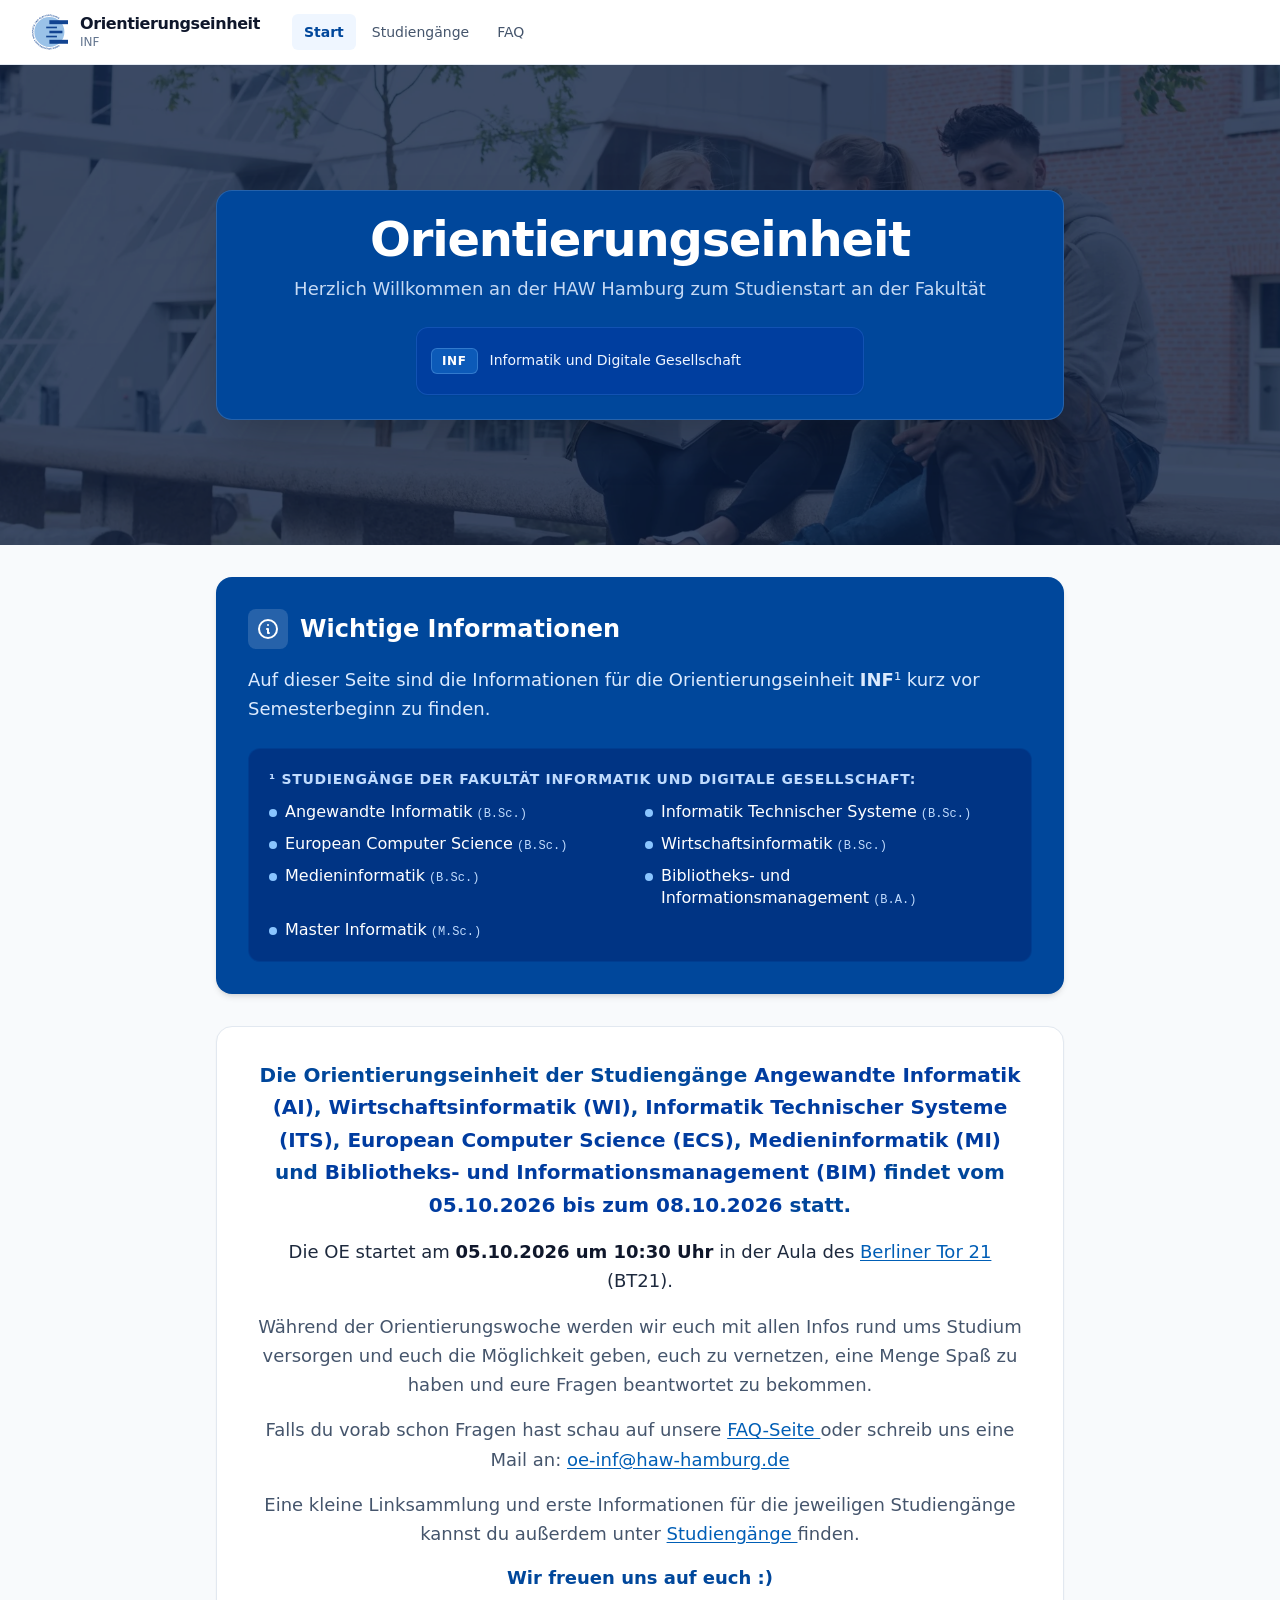
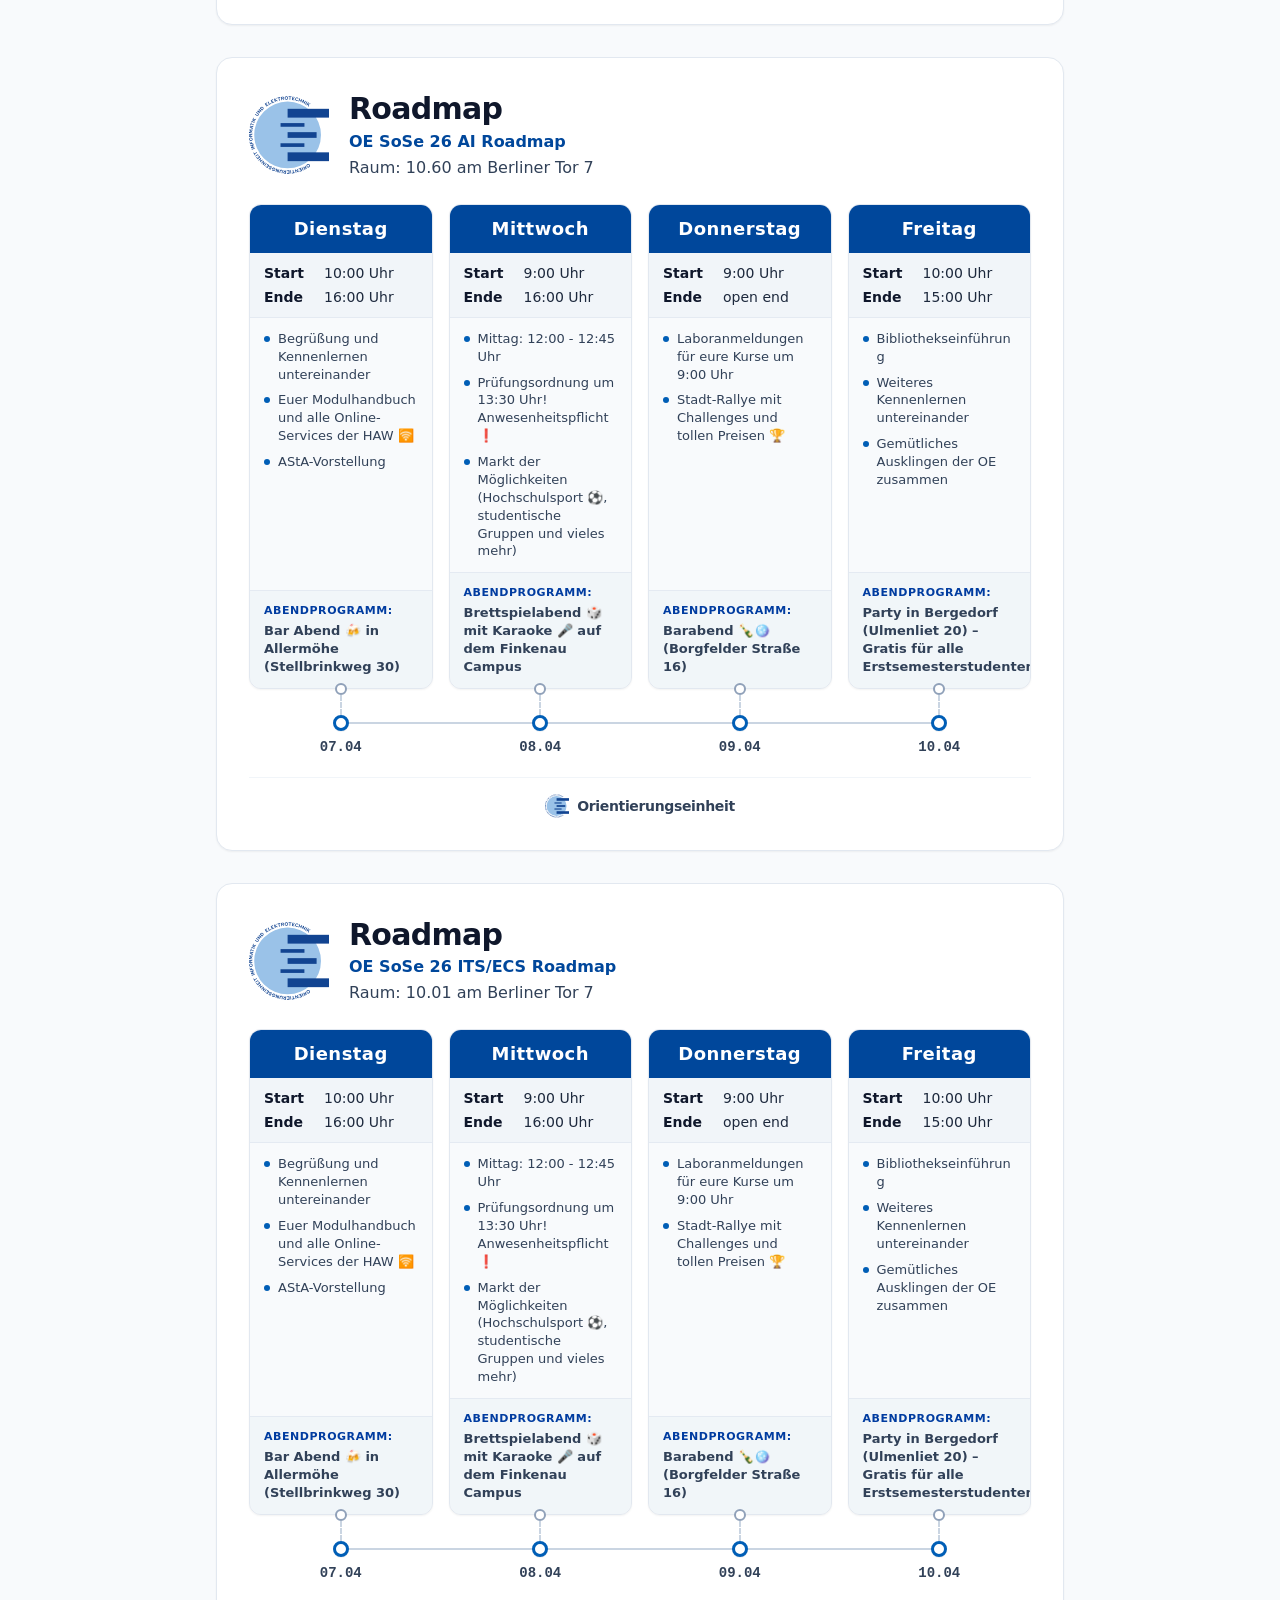
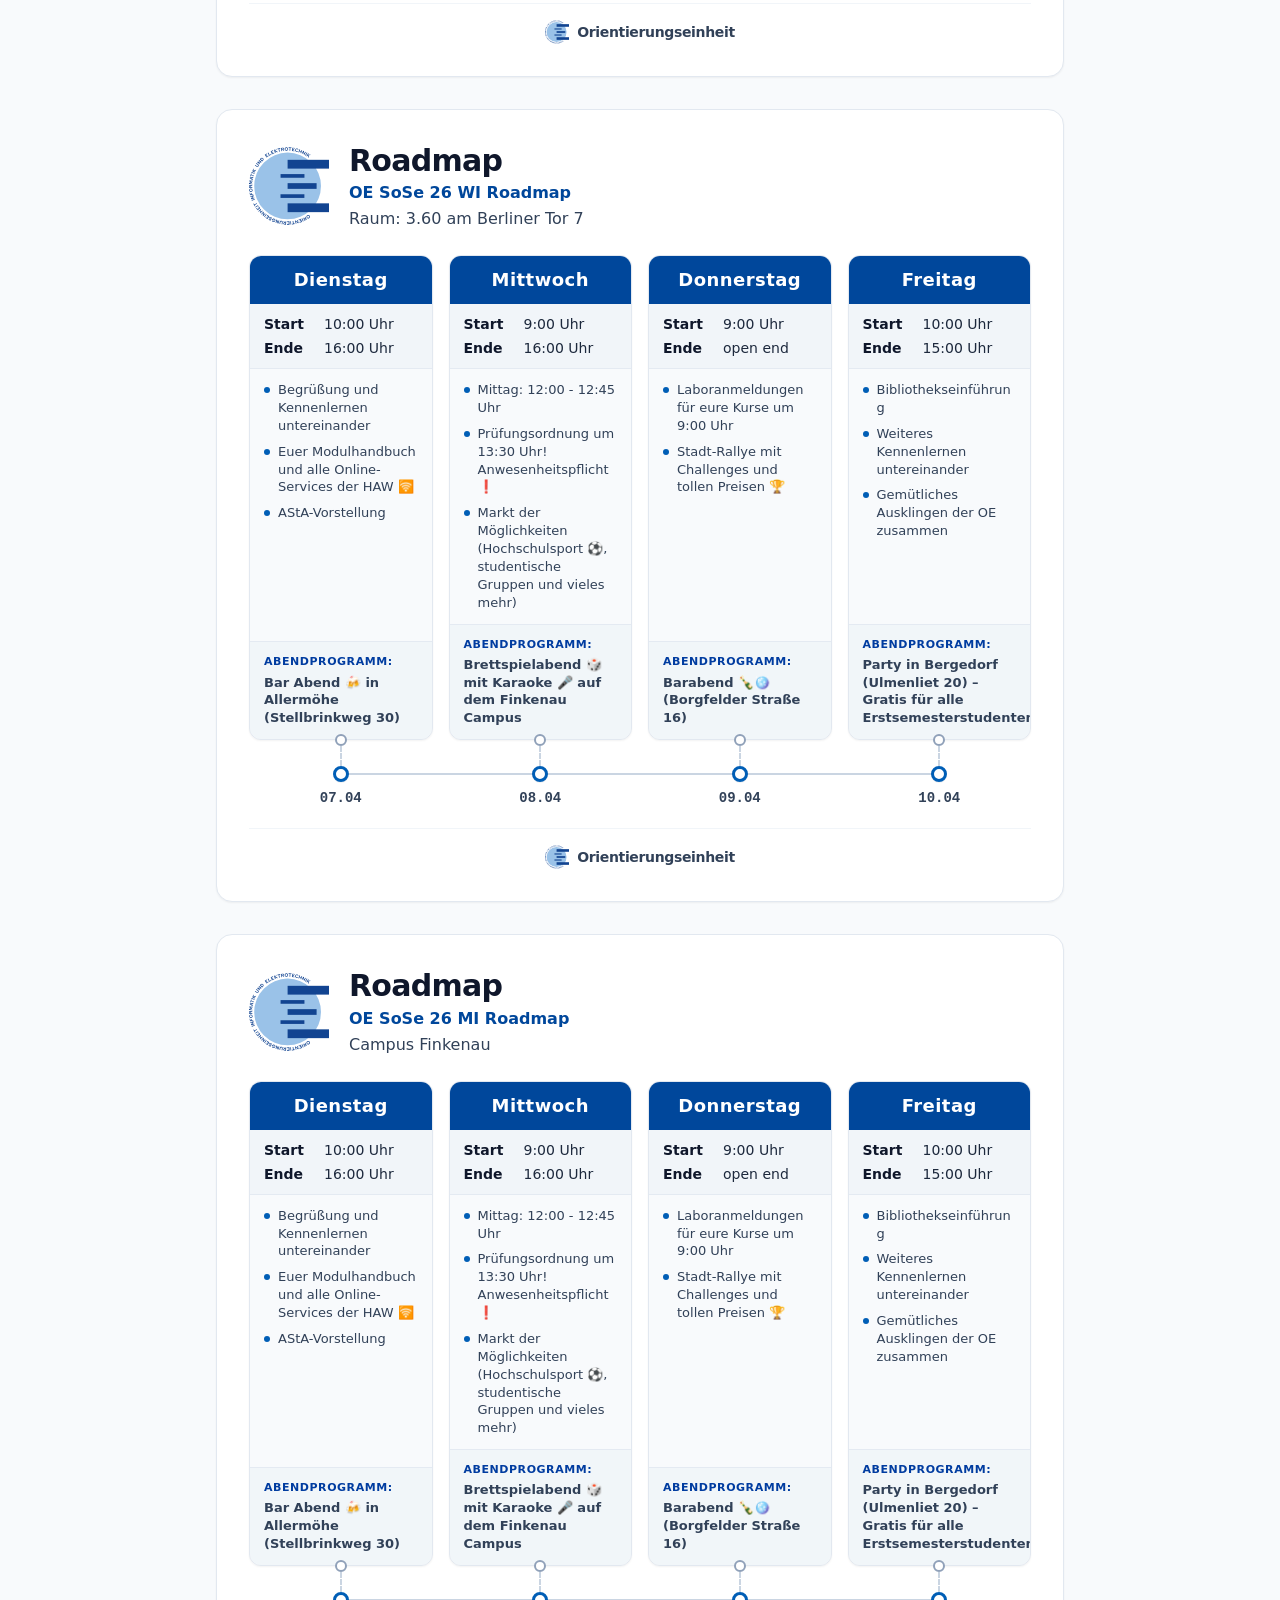
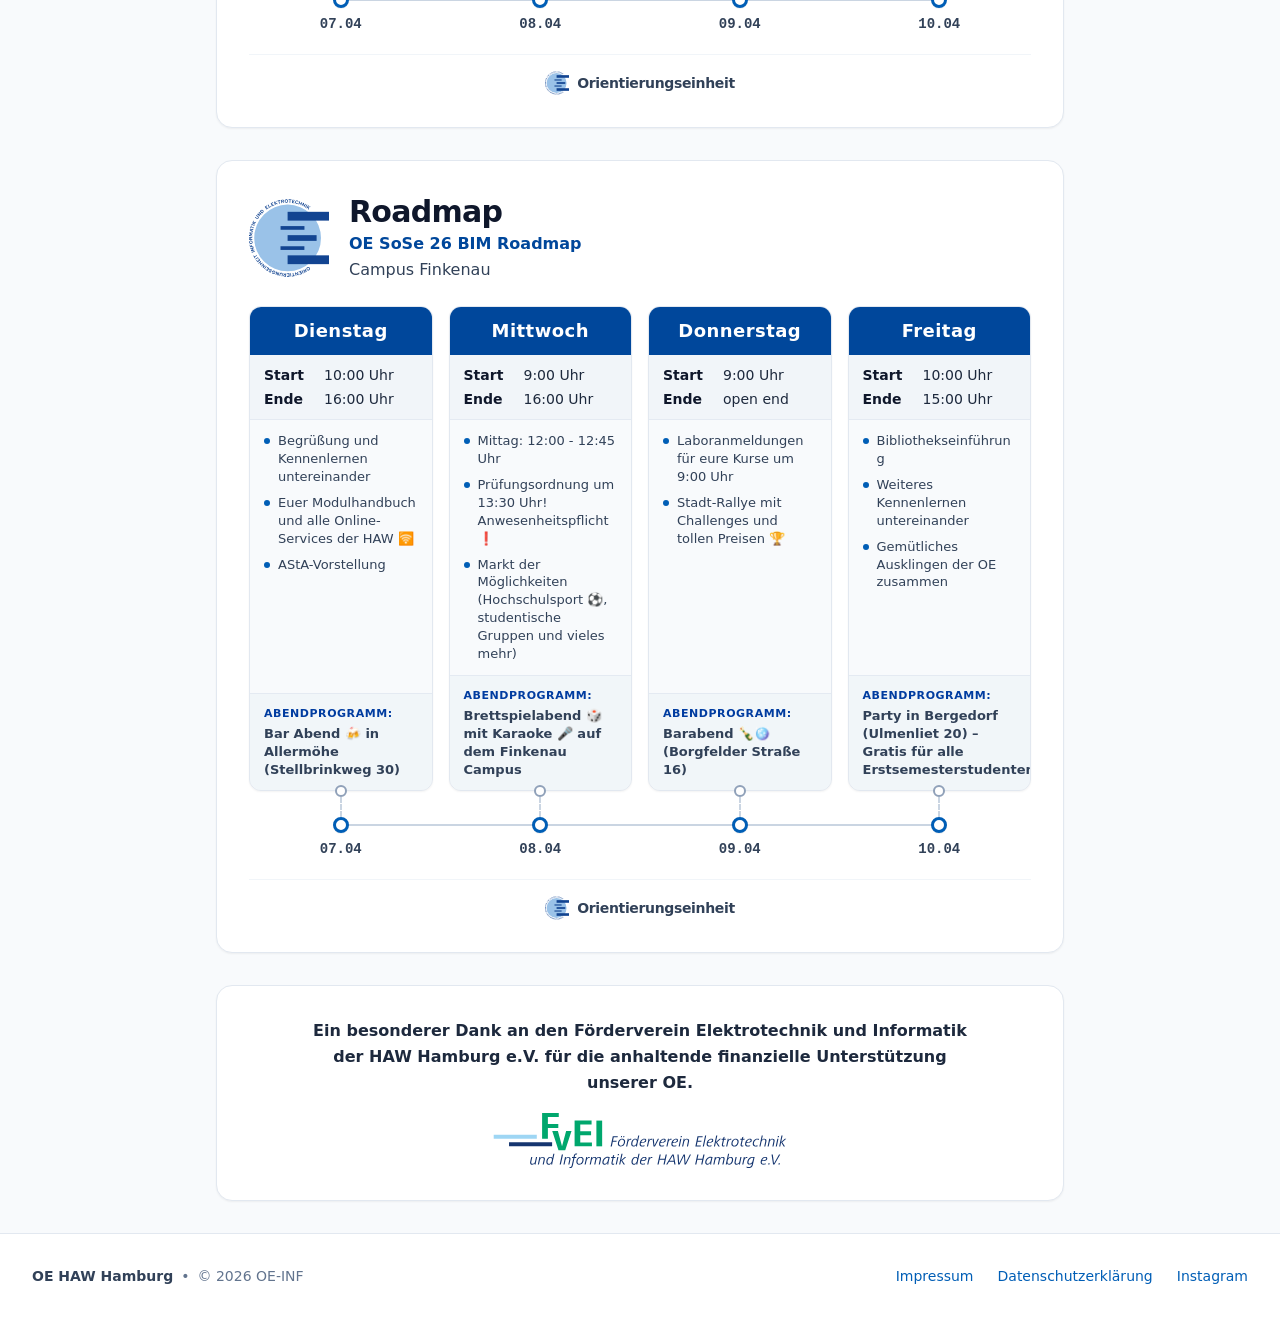
==== commit d99bc8e7: "deploy: HAW-Hamburg-OE-EMI-INF/oe-website@5f21f2d7a02426fb6a17d65f558d0864de86cf03" ====
--- a/index.html
+++ b/index.html
@@ -1,8 +1,17 @@
-<!DOCTYPE html><html class="scroll-smooth" lang="de"><head><meta charset="UTF-8"><meta content="width=device-width, initial-scale=1.0" name="viewport"><title>Start - Orientierungseinheit INF</title><link href="/favicon.ico" rel="icon" type="image/x-icon"><link rel="stylesheet" href="/_astro/Layout.BconVt2w.css"></head><body class="selection:bg-primary-200 selection:text-primary-900 flex min-h-screen flex-col bg-slate-50 text-slate-800 antialiased"><header class="sticky top-0 z-40 w-full border-b border-slate-200 bg-white backdrop-blur-md"><div class="mx-auto max-w-7xl px-4 sm:px-6 lg:px-8"><div class="flex h-16 items-center"><a class="group flex items-center gap-3 focus:outline-hidden justify-start" href="/"><svg viewBox="0 0 354.88 343.11" class="h-9 w-9"><defs><style>.cls-1{fill:#124491;}.cls-2{fill:#9ac2e8;}</style></defs><g id="Layer_2" data-name="Layer 2"><g id="Layer_1-2" data-name="Layer 1"><path class="cls-1" d="M261.5,304.69a7.93,7.93,0,0,1,2.83-1.22,7.51,7.51,0,0,1,5.63,1,7.17,7.17,0,0,1,2.14,2.11,7.27,7.27,0,0,1,1.15,2.77,7.45,7.45,0,0,1,0,2.9,7.64,7.64,0,0,1-1.14,2.7,8.12,8.12,0,0,1-2.2,2.17,8,8,0,0,1-2.81,1.2,7.42,7.42,0,0,1-2.93,0,7.55,7.55,0,0,1-6-6,7.21,7.21,0,0,1,0-2.89,7.29,7.29,0,0,1,1.14-2.7A7.8,7.8,0,0,1,261.5,304.69Zm1.55,2.29a4.38,4.38,0,0,0-1.3,1.31,4.55,4.55,0,0,0-.62,3.44,5.16,5.16,0,0,0,2.1,3.12,4.63,4.63,0,0,0,1.64.69,4.58,4.58,0,0,0,1.77,0,4.77,4.77,0,0,0,3-2,4.57,4.57,0,0,0,.66-1.64,4.64,4.64,0,0,0,0-1.78,4.82,4.82,0,0,0-.74-1.74,5.15,5.15,0,0,0-1.36-1.39,4.57,4.57,0,0,0-1.66-.7,4.39,4.39,0,0,0-1.77,0A4.55,4.55,0,0,0,263.05,307Z" transform="translate(-3.1 -2.96)" /><path class="cls-1" d="M252.65,310.61l6.81,12.86-6.26,3.32a5.82,5.82,0,0,1-2.6.73,4.28,4.28,0,0,1-4-2.36,4.14,4.14,0,0,1-.46-2.52,4.59,4.59,0,0,1,1.08-2.37l-5.67-3.8,3-1.58,5.13,3.59,2.9-1.54L250,312Zm1.1,8.52-3.38,1.79a2.39,2.39,0,0,0-1.19,1.25,2,2,0,0,0,1.33,2.51,2.36,2.36,0,0,0,1.7-.28l3.38-1.79Z" transform="translate(-3.1 -2.96)" /><path class="cls-1" d="M239.16,317.44l5.9,13.31L242.3,332l-5.9-13.31Z" transform="translate(-3.1 -2.96)" /><path class="cls-1" d="M233.13,320.13l5,13.68-10.51,3.83-.9-2.46,7.68-2.8-1.14-3.13-5.06,1.85-.87-2.36,5.06-1.85-1.19-3.27-7.75,2.84-.9-2.46Z" transform="translate(-3.1 -2.96)" /><path class="cls-1" d="M219.6,324.94l3.61,14.1-2.78.71-9.33-7.31,2.34,9.1-2.76.71-3.62-14.1,2.58-.66,9.61,7.58-2.41-9.43Z" transform="translate(-3.1 -2.96)" /><path class="cls-1" d="M199.63,329.41l1.79,11.76,4.85-.74.4,2.63L194,345l-.41-2.63,4.84-.73-1.8-11.77Z" transform="translate(-3.1 -2.96)" /><path class="cls-1" d="M189.17,330.75l1.23,14.5-3,.26L186.17,331Z" transform="translate(-3.1 -2.96)" /><path class="cls-1" d="M182.55,331.31l.26,14.56-11.19.19-.05-2.62,8.18-.14-.06-3.33-5.39.1,0-2.52,5.38-.09-.06-3.48-8.25.15-.05-2.62Z" transform="translate(-3.1 -2.96)" /><path class="cls-1" d="M168.22,331.41l-1.09,14.52-7.07-.53a5.63,5.63,0,0,1-2.58-.77,4.3,4.3,0,0,1-1.65-1.71,4.35,4.35,0,0,1-.45-2.4,4.09,4.09,0,0,1,1-2.38,4.58,4.58,0,0,1,2.17-1.43l-2.76-6.23,3.36.25,2.42,5.77,3.28.25.41-5.56Zm-3.61,7.81-3.82-.29a2.36,2.36,0,0,0-1.66.42,1.75,1.75,0,0,0-.72,1.36,1.81,1.81,0,0,0,.5,1.48,2.37,2.37,0,0,0,1.59.66l3.82.29Z" transform="translate(-3.1 -2.96)" /><path class="cls-1" d="M147.11,328.85a7,7,0,0,1,3.22,1.37,5.37,5.37,0,0,1,1.81,2.61,7.21,7.21,0,0,1,.17,3.55l-1.43,8.13-2.95-.52,1.43-8.13a4.41,4.41,0,0,0-.07-2,3,3,0,0,0-1-1.48,3.4,3.4,0,0,0-1.69-.75,3.48,3.48,0,0,0-1.89.12,3,3,0,0,0-1.39,1.06,4.47,4.47,0,0,0-.75,1.89l-1.43,8.13-3-.52,1.43-8.14a7.17,7.17,0,0,1,1.38-3.25,5.44,5.44,0,0,1,2.59-1.84A6.92,6.92,0,0,1,147.11,328.85Z" transform="translate(-3.1 -2.96)" /><path class="cls-1" d="M137.47,327.19l-4,14-2.76-.79-4.35-11-2.59,9-2.74-.78,4-14,2.56.73,4.46,11.41,2.68-9.36Z" transform="translate(-3.1 -2.96)" /><path class="cls-1" d="M115.12,319.58a7.74,7.74,0,0,1,4.25,4.08,7.34,7.34,0,0,1,.63,2.84,7.45,7.45,0,0,1-.58,2.94,7.11,7.11,0,0,1-1.66,2.5,7.41,7.41,0,0,1-2.41,1.6,7.29,7.29,0,0,1-2.86.56,7.68,7.68,0,0,1-3-.61,8.35,8.35,0,0,1-2.88-1.95,7,7,0,0,1-1.69-2.86l2.67-1a4.94,4.94,0,0,0,3,3.24,4.59,4.59,0,0,0,1.83.36,4.49,4.49,0,0,0,1.71-.38,4.68,4.68,0,0,0,1.45-1,5.18,5.18,0,0,0,1-1.63,5,5,0,0,0,.38-1.88,4.36,4.36,0,0,0-.34-1.77,4.67,4.67,0,0,0-2.58-2.53,4.42,4.42,0,0,0-1.86-.33,4,4,0,0,0-1.71.47,3.6,3.6,0,0,0-1.29,1.16l4,1.63-1,2.42-7-2.85.35-.84a7.82,7.82,0,0,1,1.64-2.56,7.14,7.14,0,0,1,2.31-1.61,7,7,0,0,1,2.73-.59A7.46,7.46,0,0,1,115.12,319.58Z" transform="translate(-3.1 -2.96)" /><path class="cls-1" d="M101.12,313a9.25,9.25,0,0,1,2.72,2.2,9.81,9.81,0,0,1,1.77,3l-2.55,1.12a9.11,9.11,0,0,0-1.39-2.59,6.13,6.13,0,0,0-2-1.62,5,5,0,0,0-1.5-.55,2.29,2.29,0,0,0-1.21.08,1.46,1.46,0,0,0-.78.69,1.39,1.39,0,0,0-.07,1.28,4.24,4.24,0,0,0,1.34,1.42l2.32,1.8a5.17,5.17,0,0,1,1.88,2.5,3.48,3.48,0,0,1-.34,2.72,3.93,3.93,0,0,1-1.73,1.74,4.45,4.45,0,0,1-2.46.4,7.83,7.83,0,0,1-2.94-1,10,10,0,0,1-2.57-2,8.52,8.52,0,0,1-1.78-2.65l2.47-1.2a7.6,7.6,0,0,0,3.24,3.7,4.59,4.59,0,0,0,1.35.48,2.22,2.22,0,0,0,1.08-.07,1.24,1.24,0,0,0,.68-.59,1.2,1.2,0,0,0,.07-1.17,4.12,4.12,0,0,0-1.14-1.24l-2.22-1.68a6.11,6.11,0,0,1-2.24-2.76,3.55,3.55,0,0,1,.31-2.91,4.08,4.08,0,0,1,1.82-1.81A5,5,0,0,1,98,312,8.43,8.43,0,0,1,101.12,313Z" transform="translate(-3.1 -2.96)" /><path class="cls-1" d="M93.24,308.9l-8,12.18L75.9,315l1.44-2.19,6.84,4.47L86,314.45l-4.51-2.95,1.38-2.11,4.51,2.95,1.9-2.9-6.91-4.53,1.44-2.19Z" transform="translate(-3.1 -2.96)" /><path class="cls-1" d="M81.35,300.81l-8.77,11.63-2.41-1.82L78.94,299Z" transform="translate(-3.1 -2.96)" /><path class="cls-1" d="M76.05,296.88l-9.6,10.94-2.16-1.89.77-11.83-6.2,7.07-2.14-1.88,9.6-10.94,2,1.75-.83,12.22L73.9,295Z" transform="translate(-3.1 -2.96)" /><path class="cls-1" d="M63.78,285.87,53.1,295.76l-2.05-2.21,4.29-4-4.55-4.92-4.29,4-2-2.22,10.68-9.89,2,2.21-4.36,4,4.55,4.92,4.36-4Z" transform="translate(-3.1 -2.96)" /><path class="cls-1" d="M52.87,273.77l-11.59,8.81-6.77-8.91,2.09-1.59,4.94,6.51,2.65-2-3.26-4.29,2-1.52,3.25,4.28L49,273l-5-6.57,2.09-1.59Z" transform="translate(-3.1 -2.96)" /><path class="cls-1" d="M44.37,262.17l-12.15,8-1.66-2.52,12.15-8Z" transform="translate(-3.1 -2.96)" /><path class="cls-1" d="M38.75,253.19,28.4,259.06l2.42,4.27-2.31,1.32L22.19,253.5l2.31-1.31,2.41,4.25,10.35-5.87Z" transform="translate(-3.1 -2.96)" /><path class="cls-1" d="M29.52,234.5,16,239.93l-1.13-2.8,13.51-5.43Z" transform="translate(-3.1 -2.96)" /><path class="cls-1" d="M27,228.39l-13.87,4.42-.87-2.73L19,220.35l-9,2.85-.87-2.72,13.88-4.41.8,2.53-7,10,9.28-2.95Z" transform="translate(-3.1 -2.96)" /><path class="cls-1" d="M22.23,212.6,8,215.63l-2.33-11,2.56-.55,1.71,8,3.36-.72-1.14-5.35,2.46-.52,1.14,5.35,5.86-1.25Z" transform="translate(-3.1 -2.96)" /><path class="cls-1" d="M18.92,192.45a8,8,0,0,1-.23,3.07,7.51,7.51,0,0,1-1.31,2.62,7.67,7.67,0,0,1-2.19,1.9,7.24,7.24,0,0,1-2.86.92,7.26,7.26,0,0,1-3-.25,7.75,7.75,0,0,1-2.57-1.36,7.56,7.56,0,0,1-1.86-2.26,7.87,7.87,0,0,1,.63-8.62,7.35,7.35,0,0,1,5.05-2.8,7.38,7.38,0,0,1,5.55,1.6A7.62,7.62,0,0,1,18,189.53,7.92,7.92,0,0,1,18.92,192.45Zm-2.75.31A4.51,4.51,0,0,0,15.6,191a4.74,4.74,0,0,0-1.15-1.33,4.59,4.59,0,0,0-1.61-.8,4.83,4.83,0,0,0-1.9-.14,5,5,0,0,0-1.84.56,4.61,4.61,0,0,0-1.37,1.14A4.89,4.89,0,0,0,6.9,192a4.44,4.44,0,0,0-.16,1.82,4.77,4.77,0,0,0,.57,1.79,4.55,4.55,0,0,0,1.16,1.34,4.61,4.61,0,0,0,1.59.81,4.89,4.89,0,0,0,1.88.14,5.06,5.06,0,0,0,1.86-.57,4.7,4.7,0,0,0,1.39-1.14,4.62,4.62,0,0,0,.82-1.57A4.57,4.57,0,0,0,16.17,192.76Z" transform="translate(-3.1 -2.96)" /><path class="cls-1" d="M17.78,181.85l-14.56.23L3.1,175a6,6,0,0,1,.53-2.64,4.27,4.27,0,0,1,3.91-2.46,4,4,0,0,1,2.45.73,4.49,4.49,0,0,1,1.63,2l6-3.32.05,3.37-5.53,2.94.06,3.28,5.57-.09ZM9.68,179l-.06-3.82a2.39,2.39,0,0,0-.57-1.63,1.8,1.8,0,0,0-1.42-.59,1.82,1.82,0,0,0-1.43.64,2.39,2.39,0,0,0-.51,1.64L5.75,179Z" transform="translate(-3.1 -2.96)" /><path class="cls-1" d="M17.67,166.77,3.18,165.34l.38-3.87,8.22-3.19-7.43-4.74.37-3.83,14.49,1.43L18.94,154l-10.67-1,9.13,6L7.24,162.94,17.94,164Z" transform="translate(-3.1 -2.96)" /><path class="cls-1" d="M19.55,149l-13-8.91.74-3.41,15.47-2.73-.68,3.2-4,.64-1.26,5.9,3.41,2.24Zm-4.93-6.74.87-4.08-5.68.89Z" transform="translate(-3.1 -2.96)" /><path class="cls-1" d="M23.89,130.63,12.5,127.2l-1.41,4.7-2.55-.77,3.69-12.27,2.55.77-1.41,4.68,11.39,3.43Z" transform="translate(-3.1 -2.96)" /><path class="cls-1" d="M27.18,120.61l-13.63-5.13,1.06-2.82,13.63,5.13Z" transform="translate(-3.1 -2.96)" /><path class="cls-1" d="M29.48,114.41l-13.23-6.08,1.26-2.74,5.92,2.72L20.17,99.8l1.54-3.34,3.34,9.32,10-3.54-1.69,3.67-8.79,2.94,6.14,2.82Z" transform="translate(-3.1 -2.96)" /><path class="cls-1" d="M44.94,86.47a7,7,0,0,1-2.58,2.37,5.35,5.35,0,0,1-3.12.58,7.25,7.25,0,0,1-3.3-1.3l-6.83-4.65L30.8,81l6.82,4.64a4.33,4.33,0,0,0,1.89.77,3,3,0,0,0,1.74-.28,3.51,3.51,0,0,0,1.38-1.23,3.57,3.57,0,0,0,.67-1.78,3,3,0,0,0-.41-1.69A4.43,4.43,0,0,0,41.48,80l-6.82-4.65,1.69-2.49,6.83,4.64a7.16,7.16,0,0,1,2.4,2.59,5.59,5.59,0,0,1,.62,3.13A7,7,0,0,1,44.94,86.47Z" transform="translate(-3.1 -2.96)" /><path class="cls-1" d="M50.42,78.34,39.29,69l1.85-2.2L53,67.3l-7.19-6.06,1.84-2.17,11.13,9.38-1.72,2-12.22-.6,7.44,6.27Z" transform="translate(-3.1 -2.96)" /><path class="cls-1" d="M61.19,65.87,51.09,55.38l4-3.88a8.17,8.17,0,0,1,2.58-1.71,7.81,7.81,0,0,1,2.83-.57,7.43,7.43,0,0,1,2.78.54,7.06,7.06,0,0,1,4.4,6.91,7.79,7.79,0,0,1-.69,2.8A8,8,0,0,1,65.22,62Zm.31-4,1.83-1.76a4.6,4.6,0,0,0,1.06-1.52,4.73,4.73,0,0,0,.39-1.73,4.18,4.18,0,0,0-.3-1.71,4.53,4.53,0,0,0-1-1.54A4.79,4.79,0,0,0,62,52.52a4.58,4.58,0,0,0-5,.92l-1.85,1.78Z" transform="translate(-3.1 -2.96)" /><path class="cls-1" d="M81.17,48.3l-8.26-12L82.12,30l1.49,2.16-6.73,4.64,1.89,2.74,4.43-3.06,1.43,2.08-4.43,3,2,2.86L89,39.75l1.48,2.15Z" transform="translate(-3.1 -2.96)" /><path class="cls-1" d="M93.09,40.29,86,27.6l2.63-1.48,5.84,10.37,6.94-3.91,1.3,2.32Z" transform="translate(-3.1 -2.96)" /><path class="cls-1" d="M105.34,33.56l-6-13.28,10.21-4.58,1.08,2.39-7.46,3.35,1.36,3,4.92-2.21,1,2.3-4.91,2.21L107,29.94l7.53-3.39,1.08,2.39Z" transform="translate(-3.1 -2.96)" /><path class="cls-1" d="M118.51,27.8,113.84,14l2.86-1,2.09,6.17L122.73,11l3.48-1.18-4.47,8.83,9.46,4.86-3.82,1.29-8.18-4.37,2.17,6.41Z" transform="translate(-3.1 -2.96)" /><path class="cls-1" d="M136.88,22.17l-2.73-11.58-4.78,1.13-.61-2.59,12.47-2.94.62,2.59L137.09,9.9l2.73,11.58Z" transform="translate(-3.1 -2.96)" /><path class="cls-1" d="M147.15,19.91l-2-14.42,7-1a5.89,5.89,0,0,1,2.68.21,4.27,4.27,0,0,1,2,1.34,4.33,4.33,0,0,1,1,2.24,4.1,4.1,0,0,1-.43,2.52,4.59,4.59,0,0,1-1.82,1.86l4,5.52-3.34.46-3.58-5.14-3.26.45.76,5.52Zm1.9-8.38,3.79-.52a2.44,2.44,0,0,0,1.54-.76,1.8,1.8,0,0,0,.42-1.49A1.86,1.86,0,0,0,154,7.42a2.4,2.4,0,0,0-1.69-.31l-3.79.52Z" transform="translate(-3.1 -2.96)" /><path class="cls-1" d="M169.26,18a7.83,7.83,0,0,1-3-.47A7.54,7.54,0,0,1,163.71,16,7.79,7.79,0,0,1,162,13.64a7.56,7.56,0,0,1-.19-5.88,7.61,7.61,0,0,1,1.57-2.45,7.42,7.42,0,0,1,2.4-1.68,8.2,8.2,0,0,1,6-.19A7.5,7.5,0,0,1,174.3,5,7.37,7.37,0,0,1,176,7.3a7.48,7.48,0,0,1-1.36,8.32,7.53,7.53,0,0,1-2.4,1.68A7.87,7.87,0,0,1,169.26,18Zm-.09-2.76a4.49,4.49,0,0,0,1.8-.42,4.77,4.77,0,0,0,1.42-1,4.7,4.7,0,0,0,.93-1.54,4.91,4.91,0,0,0,.29-1.88,4.93,4.93,0,0,0-.41-1.88,4.76,4.76,0,0,0-1-1.46,4.63,4.63,0,0,0-1.49-1,4.49,4.49,0,0,0-1.8-.3,4.56,4.56,0,0,0-3.26,1.47,4.67,4.67,0,0,0-.93,1.51,5,5,0,0,0-.29,1.87,4.94,4.94,0,0,0,.42,1.9,4.57,4.57,0,0,0,4.35,2.73Z" transform="translate(-3.1 -2.96)" /><path class="cls-1" d="M183,17.89,183.76,6l-4.9-.31L179,3l12.79.82-.17,2.66-4.88-.31L186,18.08Z" transform="translate(-3.1 -2.96)" /><path class="cls-1" d="M193.51,18.73l2.26-14.39,11,1.74-.4,2.59L198.34,7.4l-.51,3.29,5.32.83L202.76,14l-5.32-.84-.54,3.43,8.16,1.29-.41,2.58Z" transform="translate(-3.1 -2.96)" /><path class="cls-1" d="M213.75,22.87a8.23,8.23,0,0,1-2.81-1.3,7.71,7.71,0,0,1-2-2.15,7.4,7.4,0,0,1-1-2.71,7.28,7.28,0,0,1,.15-3A7.47,7.47,0,0,1,209.37,11a7.55,7.55,0,0,1,2.19-1.91,7.71,7.71,0,0,1,2.78-.95,7.88,7.88,0,0,1,3.08.19,8,8,0,0,1,2.18.89,8.3,8.3,0,0,1,1.79,1.42,6.45,6.45,0,0,1,1.25,1.81l-2.46,1.44a5,5,0,0,0-1.4-1.86,5,5,0,0,0-2-1,4.7,4.7,0,0,0-1.86-.1,4.56,4.56,0,0,0-3,1.81,5.06,5.06,0,0,0-.91,3.65,4.87,4.87,0,0,0,.6,1.69,4.51,4.51,0,0,0,1.21,1.33,4.81,4.81,0,0,0,1.76.8,5,5,0,0,0,2.2.07,5.22,5.22,0,0,0,2-.91l1.41,2.38a7.19,7.19,0,0,1-1.93,1,8.28,8.28,0,0,1-2.23.39A8.66,8.66,0,0,1,213.75,22.87Z" transform="translate(-3.1 -2.96)" /><path class="cls-1" d="M222.16,25l5-13.68,2.83,1-2,5.49,6.29,2.3,2-5.49,2.83,1-5,13.68-2.83-1,2-5.59L227,20.4,225,26Z" transform="translate(-3.1 -2.96)" /><path class="cls-1" d="M237.39,30.72l6.41-13.08,2.57,1.27,2.35,11.61,4.13-8.44,2.56,1.26L249,36.41l-2.39-1.17-2.38-12L240,32Z" transform="translate(-3.1 -2.96)" /><path class="cls-1" d="M252.07,38.27l7.36-12.57,2.6,1.53-7.35,12.56Z" transform="translate(-3.1 -2.96)" /><path class="cls-1" d="M257.79,41.58l8.22-12,2.49,1.71-3.68,5.37,8.93-1.78,3,2.08L267,38.66l1.8,10.48-3.33-2.27-1.42-9.17-3.81,5.58Z" transform="translate(-3.1 -2.96)" /><path class="cls-2" d="M322.43,174.4a148.07,148.07,0,1,1-148-148A148.05,148.05,0,0,1,322.43,174.4Z" transform="translate(-3.1 -2.96)" /><rect class="cls-1" x="171.27" y="158.94" width="128.62" height="25.3" /><rect class="cls-1" x="140.04" y="118.76" width="105.93" height="16.25" /><rect class="cls-1" x="139.77" y="208.17" width="105.93" height="16.25" /><rect class="cls-1" x="171.27" y="248.48" width="183.6" height="39.03" /><rect class="cls-1" x="171.27" y="55.39" width="183.6" height="39.03" /></g></g></svg><div class="flex flex-col"><span class="text-base leading-tight font-bold tracking-tight text-slate-900">Orientierungseinheit</span><span class="text-xs font-medium text-slate-500"> INF </span></div></a><!-- Desktop Navigation --><nav class="hidden items-center gap-1 pl-8 md:flex"><a class="rounded-md px-3 py-2 text-sm font-medium bg-primary-50 text-primary-700 font-semibold" href="/">Start</a><a class="rounded-md px-3 py-2 text-sm font-medium hover:text-primary-700 text-slate-600 hover:bg-slate-50" href="/studiengang">Studiengänge</a><a class="rounded-md px-3 py-2 text-sm font-medium hover:text-primary-700 text-slate-600 hover:bg-slate-50" href="/faq">FAQ</a></nav><div class="flex grow items-center justify-end gap-2"><!-- Mobile Menu Toggle Button --><button aria-controls="mobile-menu" aria-expanded="false" aria-label="Menü öffnen" class="group inline-flex h-10 w-10 items-center justify-center rounded-lg text-slate-600 hover:bg-slate-100 focus:outline-hidden md:hidden" id="mobile-menu-btn" type="button"><span class="sr-only">Menü umschalten</span><span class="relative h-6 w-6"><svg fill="none" stroke="currentColor" viewBox="0 0 24 24" stroke-width="2" stroke-linecap="round" stroke-linejoin="round" class="absolute inset-0 h-6 w-6 transition-all duration-300 ease-in-out group-aria-expanded:scale-0 group-aria-expanded:rotate-90 group-aria-expanded:opacity-0">
+<!DOCTYPE html><html class="scroll-smooth" lang="de"><head><meta charset="UTF-8"><meta content="width=device-width, initial-scale=1.0" name="viewport"><title>Start - Orientierungseinheit INF</title><link href="/favicon.ico" rel="icon" type="image/x-icon"><link rel="stylesheet" href="/_astro/Layout.CvoGTXN9.css"></head><body class="selection:bg-primary-200 selection:text-primary-900 flex min-h-screen flex-col bg-slate-50 text-slate-800 antialiased"><header class="sticky top-0 z-40 w-full border-b border-slate-200 bg-white backdrop-blur-md"><div class="mx-auto max-w-7xl px-4 sm:px-6 lg:px-8"><div class="flex h-16 items-center"><a class="group flex items-center gap-3 focus:outline-hidden justify-start" href="/"><svg viewBox="0 0 354.88 343.11" class="h-9 w-9"><defs><style>.cls-1{fill:#124491;}.cls-2{fill:#9ac2e8;}</style></defs><g id="Layer_2" data-name="Layer 2"><g id="Layer_1-2" data-name="Layer 1"><path class="cls-1" d="M261.5,304.69a7.93,7.93,0,0,1,2.83-1.22,7.51,7.51,0,0,1,5.63,1,7.17,7.17,0,0,1,2.14,2.11,7.27,7.27,0,0,1,1.15,2.77,7.45,7.45,0,0,1,0,2.9,7.64,7.64,0,0,1-1.14,2.7,8.12,8.12,0,0,1-2.2,2.17,8,8,0,0,1-2.81,1.2,7.42,7.42,0,0,1-2.93,0,7.55,7.55,0,0,1-6-6,7.21,7.21,0,0,1,0-2.89,7.29,7.29,0,0,1,1.14-2.7A7.8,7.8,0,0,1,261.5,304.69Zm1.55,2.29a4.38,4.38,0,0,0-1.3,1.31,4.55,4.55,0,0,0-.62,3.44,5.16,5.16,0,0,0,2.1,3.12,4.63,4.63,0,0,0,1.64.69,4.58,4.58,0,0,0,1.77,0,4.77,4.77,0,0,0,3-2,4.57,4.57,0,0,0,.66-1.64,4.64,4.64,0,0,0,0-1.78,4.82,4.82,0,0,0-.74-1.74,5.15,5.15,0,0,0-1.36-1.39,4.57,4.57,0,0,0-1.66-.7,4.39,4.39,0,0,0-1.77,0A4.55,4.55,0,0,0,263.05,307Z" transform="translate(-3.1 -2.96)" /><path class="cls-1" d="M252.65,310.61l6.81,12.86-6.26,3.32a5.82,5.82,0,0,1-2.6.73,4.28,4.28,0,0,1-4-2.36,4.14,4.14,0,0,1-.46-2.52,4.59,4.59,0,0,1,1.08-2.37l-5.67-3.8,3-1.58,5.13,3.59,2.9-1.54L250,312Zm1.1,8.52-3.38,1.79a2.39,2.39,0,0,0-1.19,1.25,2,2,0,0,0,1.33,2.51,2.36,2.36,0,0,0,1.7-.28l3.38-1.79Z" transform="translate(-3.1 -2.96)" /><path class="cls-1" d="M239.16,317.44l5.9,13.31L242.3,332l-5.9-13.31Z" transform="translate(-3.1 -2.96)" /><path class="cls-1" d="M233.13,320.13l5,13.68-10.51,3.83-.9-2.46,7.68-2.8-1.14-3.13-5.06,1.85-.87-2.36,5.06-1.85-1.19-3.27-7.75,2.84-.9-2.46Z" transform="translate(-3.1 -2.96)" /><path class="cls-1" d="M219.6,324.94l3.61,14.1-2.78.71-9.33-7.31,2.34,9.1-2.76.71-3.62-14.1,2.58-.66,9.61,7.58-2.41-9.43Z" transform="translate(-3.1 -2.96)" /><path class="cls-1" d="M199.63,329.41l1.79,11.76,4.85-.74.4,2.63L194,345l-.41-2.63,4.84-.73-1.8-11.77Z" transform="translate(-3.1 -2.96)" /><path class="cls-1" d="M189.17,330.75l1.23,14.5-3,.26L186.17,331Z" transform="translate(-3.1 -2.96)" /><path class="cls-1" d="M182.55,331.31l.26,14.56-11.19.19-.05-2.62,8.18-.14-.06-3.33-5.39.1,0-2.52,5.38-.09-.06-3.48-8.25.15-.05-2.62Z" transform="translate(-3.1 -2.96)" /><path class="cls-1" d="M168.22,331.41l-1.09,14.52-7.07-.53a5.63,5.63,0,0,1-2.58-.77,4.3,4.3,0,0,1-1.65-1.71,4.35,4.35,0,0,1-.45-2.4,4.09,4.09,0,0,1,1-2.38,4.58,4.58,0,0,1,2.17-1.43l-2.76-6.23,3.36.25,2.42,5.77,3.28.25.41-5.56Zm-3.61,7.81-3.82-.29a2.36,2.36,0,0,0-1.66.42,1.75,1.75,0,0,0-.72,1.36,1.81,1.81,0,0,0,.5,1.48,2.37,2.37,0,0,0,1.59.66l3.82.29Z" transform="translate(-3.1 -2.96)" /><path class="cls-1" d="M147.11,328.85a7,7,0,0,1,3.22,1.37,5.37,5.37,0,0,1,1.81,2.61,7.21,7.21,0,0,1,.17,3.55l-1.43,8.13-2.95-.52,1.43-8.13a4.41,4.41,0,0,0-.07-2,3,3,0,0,0-1-1.48,3.4,3.4,0,0,0-1.69-.75,3.48,3.48,0,0,0-1.89.12,3,3,0,0,0-1.39,1.06,4.47,4.47,0,0,0-.75,1.89l-1.43,8.13-3-.52,1.43-8.14a7.17,7.17,0,0,1,1.38-3.25,5.44,5.44,0,0,1,2.59-1.84A6.92,6.92,0,0,1,147.11,328.85Z" transform="translate(-3.1 -2.96)" /><path class="cls-1" d="M137.47,327.19l-4,14-2.76-.79-4.35-11-2.59,9-2.74-.78,4-14,2.56.73,4.46,11.41,2.68-9.36Z" transform="translate(-3.1 -2.96)" /><path class="cls-1" d="M115.12,319.58a7.74,7.74,0,0,1,4.25,4.08,7.34,7.34,0,0,1,.63,2.84,7.45,7.45,0,0,1-.58,2.94,7.11,7.11,0,0,1-1.66,2.5,7.41,7.41,0,0,1-2.41,1.6,7.29,7.29,0,0,1-2.86.56,7.68,7.68,0,0,1-3-.61,8.35,8.35,0,0,1-2.88-1.95,7,7,0,0,1-1.69-2.86l2.67-1a4.94,4.94,0,0,0,3,3.24,4.59,4.59,0,0,0,1.83.36,4.49,4.49,0,0,0,1.71-.38,4.68,4.68,0,0,0,1.45-1,5.18,5.18,0,0,0,1-1.63,5,5,0,0,0,.38-1.88,4.36,4.36,0,0,0-.34-1.77,4.67,4.67,0,0,0-2.58-2.53,4.42,4.42,0,0,0-1.86-.33,4,4,0,0,0-1.71.47,3.6,3.6,0,0,0-1.29,1.16l4,1.63-1,2.42-7-2.85.35-.84a7.82,7.82,0,0,1,1.64-2.56,7.14,7.14,0,0,1,2.31-1.61,7,7,0,0,1,2.73-.59A7.46,7.46,0,0,1,115.12,319.58Z" transform="translate(-3.1 -2.96)" /><path class="cls-1" d="M101.12,313a9.25,9.25,0,0,1,2.72,2.2,9.81,9.81,0,0,1,1.77,3l-2.55,1.12a9.11,9.11,0,0,0-1.39-2.59,6.13,6.13,0,0,0-2-1.62,5,5,0,0,0-1.5-.55,2.29,2.29,0,0,0-1.21.08,1.46,1.46,0,0,0-.78.69,1.39,1.39,0,0,0-.07,1.28,4.24,4.24,0,0,0,1.34,1.42l2.32,1.8a5.17,5.17,0,0,1,1.88,2.5,3.48,3.48,0,0,1-.34,2.72,3.93,3.93,0,0,1-1.73,1.74,4.45,4.45,0,0,1-2.46.4,7.83,7.83,0,0,1-2.94-1,10,10,0,0,1-2.57-2,8.52,8.52,0,0,1-1.78-2.65l2.47-1.2a7.6,7.6,0,0,0,3.24,3.7,4.59,4.59,0,0,0,1.35.48,2.22,2.22,0,0,0,1.08-.07,1.24,1.24,0,0,0,.68-.59,1.2,1.2,0,0,0,.07-1.17,4.12,4.12,0,0,0-1.14-1.24l-2.22-1.68a6.11,6.11,0,0,1-2.24-2.76,3.55,3.55,0,0,1,.31-2.91,4.08,4.08,0,0,1,1.82-1.81A5,5,0,0,1,98,312,8.43,8.43,0,0,1,101.12,313Z" transform="translate(-3.1 -2.96)" /><path class="cls-1" d="M93.24,308.9l-8,12.18L75.9,315l1.44-2.19,6.84,4.47L86,314.45l-4.51-2.95,1.38-2.11,4.51,2.95,1.9-2.9-6.91-4.53,1.44-2.19Z" transform="translate(-3.1 -2.96)" /><path class="cls-1" d="M81.35,300.81l-8.77,11.63-2.41-1.82L78.94,299Z" transform="translate(-3.1 -2.96)" /><path class="cls-1" d="M76.05,296.88l-9.6,10.94-2.16-1.89.77-11.83-6.2,7.07-2.14-1.88,9.6-10.94,2,1.75-.83,12.22L73.9,295Z" transform="translate(-3.1 -2.96)" /><path class="cls-1" d="M63.78,285.87,53.1,295.76l-2.05-2.21,4.29-4-4.55-4.92-4.29,4-2-2.22,10.68-9.89,2,2.21-4.36,4,4.55,4.92,4.36-4Z" transform="translate(-3.1 -2.96)" /><path class="cls-1" d="M52.87,273.77l-11.59,8.81-6.77-8.91,2.09-1.59,4.94,6.51,2.65-2-3.26-4.29,2-1.52,3.25,4.28L49,273l-5-6.57,2.09-1.59Z" transform="translate(-3.1 -2.96)" /><path class="cls-1" d="M44.37,262.17l-12.15,8-1.66-2.52,12.15-8Z" transform="translate(-3.1 -2.96)" /><path class="cls-1" d="M38.75,253.19,28.4,259.06l2.42,4.27-2.31,1.32L22.19,253.5l2.31-1.31,2.41,4.25,10.35-5.87Z" transform="translate(-3.1 -2.96)" /><path class="cls-1" d="M29.52,234.5,16,239.93l-1.13-2.8,13.51-5.43Z" transform="translate(-3.1 -2.96)" /><path class="cls-1" d="M27,228.39l-13.87,4.42-.87-2.73L19,220.35l-9,2.85-.87-2.72,13.88-4.41.8,2.53-7,10,9.28-2.95Z" transform="translate(-3.1 -2.96)" /><path class="cls-1" d="M22.23,212.6,8,215.63l-2.33-11,2.56-.55,1.71,8,3.36-.72-1.14-5.35,2.46-.52,1.14,5.35,5.86-1.25Z" transform="translate(-3.1 -2.96)" /><path class="cls-1" d="M18.92,192.45a8,8,0,0,1-.23,3.07,7.51,7.51,0,0,1-1.31,2.62,7.67,7.67,0,0,1-2.19,1.9,7.24,7.24,0,0,1-2.86.92,7.26,7.26,0,0,1-3-.25,7.75,7.75,0,0,1-2.57-1.36,7.56,7.56,0,0,1-1.86-2.26,7.87,7.87,0,0,1,.63-8.62,7.35,7.35,0,0,1,5.05-2.8,7.38,7.38,0,0,1,5.55,1.6A7.62,7.62,0,0,1,18,189.53,7.92,7.92,0,0,1,18.92,192.45Zm-2.75.31A4.51,4.51,0,0,0,15.6,191a4.74,4.74,0,0,0-1.15-1.33,4.59,4.59,0,0,0-1.61-.8,4.83,4.83,0,0,0-1.9-.14,5,5,0,0,0-1.84.56,4.61,4.61,0,0,0-1.37,1.14A4.89,4.89,0,0,0,6.9,192a4.44,4.44,0,0,0-.16,1.82,4.77,4.77,0,0,0,.57,1.79,4.55,4.55,0,0,0,1.16,1.34,4.61,4.61,0,0,0,1.59.81,4.89,4.89,0,0,0,1.88.14,5.06,5.06,0,0,0,1.86-.57,4.7,4.7,0,0,0,1.39-1.14,4.62,4.62,0,0,0,.82-1.57A4.57,4.57,0,0,0,16.17,192.76Z" transform="translate(-3.1 -2.96)" /><path class="cls-1" d="M17.78,181.85l-14.56.23L3.1,175a6,6,0,0,1,.53-2.64,4.27,4.27,0,0,1,3.91-2.46,4,4,0,0,1,2.45.73,4.49,4.49,0,0,1,1.63,2l6-3.32.05,3.37-5.53,2.94.06,3.28,5.57-.09ZM9.68,179l-.06-3.82a2.39,2.39,0,0,0-.57-1.63,1.8,1.8,0,0,0-1.42-.59,1.82,1.82,0,0,0-1.43.64,2.39,2.39,0,0,0-.51,1.64L5.75,179Z" transform="translate(-3.1 -2.96)" /><path class="cls-1" d="M17.67,166.77,3.18,165.34l.38-3.87,8.22-3.19-7.43-4.74.37-3.83,14.49,1.43L18.94,154l-10.67-1,9.13,6L7.24,162.94,17.94,164Z" transform="translate(-3.1 -2.96)" /><path class="cls-1" d="M19.55,149l-13-8.91.74-3.41,15.47-2.73-.68,3.2-4,.64-1.26,5.9,3.41,2.24Zm-4.93-6.74.87-4.08-5.68.89Z" transform="translate(-3.1 -2.96)" /><path class="cls-1" d="M23.89,130.63,12.5,127.2l-1.41,4.7-2.55-.77,3.69-12.27,2.55.77-1.41,4.68,11.39,3.43Z" transform="translate(-3.1 -2.96)" /><path class="cls-1" d="M27.18,120.61l-13.63-5.13,1.06-2.82,13.63,5.13Z" transform="translate(-3.1 -2.96)" /><path class="cls-1" d="M29.48,114.41l-13.23-6.08,1.26-2.74,5.92,2.72L20.17,99.8l1.54-3.34,3.34,9.32,10-3.54-1.69,3.67-8.79,2.94,6.14,2.82Z" transform="translate(-3.1 -2.96)" /><path class="cls-1" d="M44.94,86.47a7,7,0,0,1-2.58,2.37,5.35,5.35,0,0,1-3.12.58,7.25,7.25,0,0,1-3.3-1.3l-6.83-4.65L30.8,81l6.82,4.64a4.33,4.33,0,0,0,1.89.77,3,3,0,0,0,1.74-.28,3.51,3.51,0,0,0,1.38-1.23,3.57,3.57,0,0,0,.67-1.78,3,3,0,0,0-.41-1.69A4.43,4.43,0,0,0,41.48,80l-6.82-4.65,1.69-2.49,6.83,4.64a7.16,7.16,0,0,1,2.4,2.59,5.59,5.59,0,0,1,.62,3.13A7,7,0,0,1,44.94,86.47Z" transform="translate(-3.1 -2.96)" /><path class="cls-1" d="M50.42,78.34,39.29,69l1.85-2.2L53,67.3l-7.19-6.06,1.84-2.17,11.13,9.38-1.72,2-12.22-.6,7.44,6.27Z" transform="translate(-3.1 -2.96)" /><path class="cls-1" d="M61.19,65.87,51.09,55.38l4-3.88a8.17,8.17,0,0,1,2.58-1.71,7.81,7.81,0,0,1,2.83-.57,7.43,7.43,0,0,1,2.78.54,7.06,7.06,0,0,1,4.4,6.91,7.79,7.79,0,0,1-.69,2.8A8,8,0,0,1,65.22,62Zm.31-4,1.83-1.76a4.6,4.6,0,0,0,1.06-1.52,4.73,4.73,0,0,0,.39-1.73,4.18,4.18,0,0,0-.3-1.71,4.53,4.53,0,0,0-1-1.54A4.79,4.79,0,0,0,62,52.52a4.58,4.58,0,0,0-5,.92l-1.85,1.78Z" transform="translate(-3.1 -2.96)" /><path class="cls-1" d="M81.17,48.3l-8.26-12L82.12,30l1.49,2.16-6.73,4.64,1.89,2.74,4.43-3.06,1.43,2.08-4.43,3,2,2.86L89,39.75l1.48,2.15Z" transform="translate(-3.1 -2.96)" /><path class="cls-1" d="M93.09,40.29,86,27.6l2.63-1.48,5.84,10.37,6.94-3.91,1.3,2.32Z" transform="translate(-3.1 -2.96)" /><path class="cls-1" d="M105.34,33.56l-6-13.28,10.21-4.58,1.08,2.39-7.46,3.35,1.36,3,4.92-2.21,1,2.3-4.91,2.21L107,29.94l7.53-3.39,1.08,2.39Z" transform="translate(-3.1 -2.96)" /><path class="cls-1" d="M118.51,27.8,113.84,14l2.86-1,2.09,6.17L122.73,11l3.48-1.18-4.47,8.83,9.46,4.86-3.82,1.29-8.18-4.37,2.17,6.41Z" transform="translate(-3.1 -2.96)" /><path class="cls-1" d="M136.88,22.17l-2.73-11.58-4.78,1.13-.61-2.59,12.47-2.94.62,2.59L137.09,9.9l2.73,11.58Z" transform="translate(-3.1 -2.96)" /><path class="cls-1" d="M147.15,19.91l-2-14.42,7-1a5.89,5.89,0,0,1,2.68.21,4.27,4.27,0,0,1,2,1.34,4.33,4.33,0,0,1,1,2.24,4.1,4.1,0,0,1-.43,2.52,4.59,4.59,0,0,1-1.82,1.86l4,5.52-3.34.46-3.58-5.14-3.26.45.76,5.52Zm1.9-8.38,3.79-.52a2.44,2.44,0,0,0,1.54-.76,1.8,1.8,0,0,0,.42-1.49A1.86,1.86,0,0,0,154,7.42a2.4,2.4,0,0,0-1.69-.31l-3.79.52Z" transform="translate(-3.1 -2.96)" /><path class="cls-1" d="M169.26,18a7.83,7.83,0,0,1-3-.47A7.54,7.54,0,0,1,163.71,16,7.79,7.79,0,0,1,162,13.64a7.56,7.56,0,0,1-.19-5.88,7.61,7.61,0,0,1,1.57-2.45,7.42,7.42,0,0,1,2.4-1.68,8.2,8.2,0,0,1,6-.19A7.5,7.5,0,0,1,174.3,5,7.37,7.37,0,0,1,176,7.3a7.48,7.48,0,0,1-1.36,8.32,7.53,7.53,0,0,1-2.4,1.68A7.87,7.87,0,0,1,169.26,18Zm-.09-2.76a4.49,4.49,0,0,0,1.8-.42,4.77,4.77,0,0,0,1.42-1,4.7,4.7,0,0,0,.93-1.54,4.91,4.91,0,0,0,.29-1.88,4.93,4.93,0,0,0-.41-1.88,4.76,4.76,0,0,0-1-1.46,4.63,4.63,0,0,0-1.49-1,4.49,4.49,0,0,0-1.8-.3,4.56,4.56,0,0,0-3.26,1.47,4.67,4.67,0,0,0-.93,1.51,5,5,0,0,0-.29,1.87,4.94,4.94,0,0,0,.42,1.9,4.57,4.57,0,0,0,4.35,2.73Z" transform="translate(-3.1 -2.96)" /><path class="cls-1" d="M183,17.89,183.76,6l-4.9-.31L179,3l12.79.82-.17,2.66-4.88-.31L186,18.08Z" transform="translate(-3.1 -2.96)" /><path class="cls-1" d="M193.51,18.73l2.26-14.39,11,1.74-.4,2.59L198.34,7.4l-.51,3.29,5.32.83L202.76,14l-5.32-.84-.54,3.43,8.16,1.29-.41,2.58Z" transform="translate(-3.1 -2.96)" /><path class="cls-1" d="M213.75,22.87a8.23,8.23,0,0,1-2.81-1.3,7.71,7.71,0,0,1-2-2.15,7.4,7.4,0,0,1-1-2.71,7.28,7.28,0,0,1,.15-3A7.47,7.47,0,0,1,209.37,11a7.55,7.55,0,0,1,2.19-1.91,7.71,7.71,0,0,1,2.78-.95,7.88,7.88,0,0,1,3.08.19,8,8,0,0,1,2.18.89,8.3,8.3,0,0,1,1.79,1.42,6.45,6.45,0,0,1,1.25,1.81l-2.46,1.44a5,5,0,0,0-1.4-1.86,5,5,0,0,0-2-1,4.7,4.7,0,0,0-1.86-.1,4.56,4.56,0,0,0-3,1.81,5.06,5.06,0,0,0-.91,3.65,4.87,4.87,0,0,0,.6,1.69,4.51,4.51,0,0,0,1.21,1.33,4.81,4.81,0,0,0,1.76.8,5,5,0,0,0,2.2.07,5.22,5.22,0,0,0,2-.91l1.41,2.38a7.19,7.19,0,0,1-1.93,1,8.28,8.28,0,0,1-2.23.39A8.66,8.66,0,0,1,213.75,22.87Z" transform="translate(-3.1 -2.96)" /><path class="cls-1" d="M222.16,25l5-13.68,2.83,1-2,5.49,6.29,2.3,2-5.49,2.83,1-5,13.68-2.83-1,2-5.59L227,20.4,225,26Z" transform="translate(-3.1 -2.96)" /><path class="cls-1" d="M237.39,30.72l6.41-13.08,2.57,1.27,2.35,11.61,4.13-8.44,2.56,1.26L249,36.41l-2.39-1.17-2.38-12L240,32Z" transform="translate(-3.1 -2.96)" /><path class="cls-1" d="M252.07,38.27l7.36-12.57,2.6,1.53-7.35,12.56Z" transform="translate(-3.1 -2.96)" /><path class="cls-1" d="M257.79,41.58l8.22-12,2.49,1.71-3.68,5.37,8.93-1.78,3,2.08L267,38.66l1.8,10.48-3.33-2.27-1.42-9.17-3.81,5.58Z" transform="translate(-3.1 -2.96)" /><path class="cls-2" d="M322.43,174.4a148.07,148.07,0,1,1-148-148A148.05,148.05,0,0,1,322.43,174.4Z" transform="translate(-3.1 -2.96)" /><rect class="cls-1" x="171.27" y="158.94" width="128.62" height="25.3" /><rect class="cls-1" x="140.04" y="118.76" width="105.93" height="16.25" /><rect class="cls-1" x="139.77" y="208.17" width="105.93" height="16.25" /><rect class="cls-1" x="171.27" y="248.48" width="183.6" height="39.03" /><rect class="cls-1" x="171.27" y="55.39" width="183.6" height="39.03" /></g></g></svg><div class="flex flex-col"><span class="text-base leading-tight font-bold tracking-tight text-slate-900">Orientierungseinheit</span><span class="text-xs font-medium text-slate-500"> INF </span></div></a><!-- Desktop Navigation --><nav class="hidden items-center gap-1 pl-8 md:flex"><a class="rounded-md px-3 py-2 font-medium text-sm bg-primary-50 text-primary-700 font-semibold" href="/">Start</a><a class="rounded-md px-3 py-2 font-medium text-sm hover:text-primary-700 text-slate-600 hover:bg-slate-50" href="/studiengang">Studiengänge</a><a class="rounded-md px-3 py-2 font-medium text-sm hover:text-primary-700 text-slate-600 hover:bg-slate-50" href="/faq">FAQ</a></nav><div class="flex grow items-center justify-end gap-2"><!-- Mobile Menu Toggle Button --><button aria-controls="mobile-menu" aria-expanded="false" aria-label="Menü öffnen" class="group inline-flex h-10 w-10 items-center justify-center rounded-lg text-slate-600 hover:bg-slate-100 focus:outline-hidden md:hidden" id="mobile-menu-btn" type="button"><span class="sr-only">Menü umschalten</span><span class="relative h-6 w-6"><svg fill="none" stroke="currentColor" viewBox="0 0 24 24" stroke-width="2" stroke-linecap="round" stroke-linejoin="round" class="absolute inset-0 h-6 w-6 transition-all duration-300 ease-in-out group-aria-expanded:scale-0 group-aria-expanded:rotate-90 group-aria-expanded:opacity-0">
   <path d="M4 6h16M4 12h16M4 18h16"></path>
 </svg><svg fill="none" stroke="currentColor" viewBox="0 0 24 24" stroke-width="2" stroke-linecap="round" stroke-linejoin="round" class="absolute inset-0 h-6 w-6 scale-0 -rotate-90 opacity-0 transition-all duration-300 ease-in-out group-aria-expanded:scale-100 group-aria-expanded:rotate-0 group-aria-expanded:opacity-100">
   <path d="M18 6L6 18M6 6l12 12"></path>
-</svg></span></button></div></div></div><div aria-hidden="true" class="group/menu grid grid-rows-[0fr] transition-[grid-template-rows] duration-300 ease-in-out data-[open=true]:grid-rows-[1fr] md:hidden" data-open="false" id="mobile-menu" inert><div class="overflow-hidden border-t border-slate-200 bg-white"><div class="-translate-y-1 space-y-1 px-4 pt-2 pb-4 opacity-0 transition-all duration-300 ease-out group-data-[open=true]/menu:translate-y-0 group-data-[open=true]/menu:opacity-100"><a class="block rounded-md px-3 py-2 text-base font-medium bg-primary-50 text-primary-700 font-semibold" href="/">Start</a><a class="block rounded-md px-3 py-2 text-base font-medium hover:text-primary-700 text-slate-600 hover:bg-slate-50" href="/studiengang">Studiengänge</a><a class="block rounded-md px-3 py-2 text-base font-medium hover:text-primary-700 text-slate-600 hover:bg-slate-50" href="/faq">FAQ</a></div></div></div></header><script type="module">function e(){let e=document.querySelector(`#mobile-menu-btn`),t=document.querySelector(`#mobile-menu`);if(!e||!t||e.dataset.menuInitialized===`true`)return;e.dataset.menuInitialized=`true`;let n=n=>{e.setAttribute(`aria-expanded`,n?`true`:`false`),e.setAttribute(`aria-label`,n?`Menü schließen`:`Menü öffnen`),t.setAttribute(`data-open`,n?`true`:`false`),t.setAttribute(`aria-hidden`,n?`false`:`true`),n?t.removeAttribute(`inert`):t.setAttribute(`inert`,``)};e.addEventListener(`click`,()=>{let t=e.getAttribute(`aria-expanded`)===`true`;n(!t)})}e(),document.addEventListener(`astro:after-swap`,e);</script><main class="flex flex-1 flex-col"><section class="relative flex items-center justify-center overflow-hidden text-white min-h-105 bg-slate-900 md:min-h-120"><div class="absolute inset-0 z-0"><img src="/_astro/Campus-Berliner-Tor-2018.Ck38oa3A_TpUsz.webp" alt="HAW Hamburg Campus Berliner Tor" loading="eager" decoding="async" width="2000" height="1335" class="h-full w-full scale-105 object-cover opacity-35 brightness-75 filter"><div class="bg-primary-900/20 absolute inset-0"></div></div><div class="relative z-10 mx-auto flex w-full max-w-4xl flex-col items-center px-4 text-center sm:px-6 py-12"><div class="bg-primary-700 w-full rounded-2xl border border-white/15 px-6 py-5 text-white shadow-2xl backdrop-blur-md sm:py-6"><h1 class="text-3xl font-black tracking-tight text-white sm:text-4xl md:text-5xl mb-3">Orientierungseinheit</h1><p class="text-primary-100/90 mx-auto max-w-4xl text-sm font-medium sm:text-base md:text-lg mb-6">Herzlich Willkommen an der HAW Hamburg zum Studienstart an der Fakultät</p><div class="mx-auto grid gap-3 text-left max-w-md grid-cols-1"><div class="bg-primary-800/80 border-primary-400/25 flex min-h-15 items-center gap-3 rounded-xl border p-3 shadow-xs backdrop-blur-xs sm:min-h-17 sm:p-3.5"><span class="bg-primary-500/50 border-primary-300/30 inline-flex shrink-0 items-center justify-center rounded-md border px-2.5 py-1 text-xs font-bold tracking-wider text-white">INF</span><span class="text-primary-50 text-xs leading-snug font-medium sm:text-sm">Informatik und Digitale Gesellschaft</span></div></div></div></div></section><div class="mx-auto w-full max-w-4xl space-y-8 px-4 py-10 sm:px-6"><div class="rounded-2xl p-6 sm:p-8 bg-primary-700 text-white shadow-md"><div class="mb-4 flex items-center gap-3"><div class="flex h-10 w-10 shrink-0 items-center justify-center rounded-lg bg-white/15 text-white"><svg fill="none" stroke="currentColor" viewBox="0 0 24 24" stroke-width="2" stroke-linecap="round" stroke-linejoin="round" class="h-6 w-6">
+</svg></span></button></div></div></div><div aria-hidden="true" class="group/menu grid grid-rows-[0fr] transition-[grid-template-rows] duration-300 ease-in-out data-[open=true]:grid-rows-[1fr] md:hidden" data-open="false" id="mobile-menu" inert><div class="overflow-hidden border-t border-slate-200 bg-white"><div class="-translate-y-1 space-y-1 px-4 pt-2 pb-4 opacity-0 transition-all duration-300 ease-out group-data-[open=true]/menu:translate-y-0 group-data-[open=true]/menu:opacity-100"><a class="rounded-md px-3 py-2 font-medium block text-base bg-primary-50 text-primary-700 font-semibold" href="/">Start</a><a class="rounded-md px-3 py-2 font-medium block text-base hover:text-primary-700 text-slate-600 hover:bg-slate-50" href="/studiengang">Studiengänge</a><a class="rounded-md px-3 py-2 font-medium block text-base hover:text-primary-700 text-slate-600 hover:bg-slate-50" href="/faq">FAQ</a></div></div></div></header><script type="module">function e(){let e=document.querySelector(`#mobile-menu-btn`),t=document.querySelector(`#mobile-menu`);if(!e||!t||e.dataset.menuInitialized===`true`)return;e.dataset.menuInitialized=`true`;let n=n=>{e.setAttribute(`aria-expanded`,n?`true`:`false`),e.setAttribute(`aria-label`,n?`Menü schließen`:`Menü öffnen`),t.setAttribute(`data-open`,n?`true`:`false`),t.setAttribute(`aria-hidden`,n?`false`:`true`),n?t.removeAttribute(`inert`):t.setAttribute(`inert`,``)};e.addEventListener(`click`,()=>{let t=e.getAttribute(`aria-expanded`)===`true`;n(!t)})}e(),document.addEventListener(`astro:after-swap`,e);</script><main class="flex flex-1 flex-col"><section class="relative flex items-center justify-center overflow-hidden text-white min-h-105 bg-slate-900 md:min-h-120"><div class="absolute inset-0 z-0"><img src="/_astro/Campus-Berliner-Tor-2018.Ck38oa3A_TpUsz.webp" alt="HAW Hamburg Campus Berliner Tor" loading="eager" decoding="async" width="2000" height="1335" class="h-full w-full scale-105 object-cover opacity-35 brightness-75 filter"><div class="bg-primary-900/20 absolute inset-0"></div></div><div class="relative z-10 mx-auto flex w-full max-w-4xl flex-col items-center px-4 text-center sm:px-6 py-12"><div class="bg-primary-700 w-full rounded-2xl border border-white/15 px-6 py-5 text-white shadow-2xl backdrop-blur-md sm:py-6"><h1 class="text-3xl font-black tracking-tight text-white sm:text-4xl md:text-5xl mb-3">Orientierungseinheit</h1><p class="text-primary-100/90 mx-auto max-w-4xl text-sm font-medium sm:text-base md:text-lg mb-6">Herzlich Willkommen an der HAW Hamburg zum Studienstart an der Fakultät</p><div class="mx-auto grid gap-3 text-left max-w-md grid-cols-1"><div class="bg-primary-800/80 border-primary-400/25 flex min-h-15 items-center gap-3 rounded-xl border p-3 shadow-xs backdrop-blur-xs sm:min-h-17 sm:p-3.5"><span class="bg-primary-500/50 border-primary-300/30 inline-flex shrink-0 items-center justify-center rounded-md border px-2.5 py-1 text-xs font-bold tracking-wider text-white">INF</span><span class="text-primary-50 text-xs leading-snug font-medium sm:text-sm">Informatik und Digitale Gesellschaft</span></div></div></div></div></section><div class="mx-auto w-full max-w-4xl space-y-8 px-4 py-8 sm:px-6"><div class="rounded-2xl p-6 sm:p-8 bg-primary-700 text-white shadow-md"><div class="mb-4 flex items-center gap-3"><div class="flex h-10 w-10 shrink-0 items-center justify-center rounded-lg bg-white/15 text-white"><svg fill="none" stroke="currentColor" viewBox="0 0 24 24" stroke-width="2" stroke-linecap="round" stroke-linejoin="round" class="h-6 w-6">
   <path d="M13 16h-1v-4h-1m1-4h.01M21 12a9 9 0 11-18 0 9 9 0 0118 0z"></path>
-</svg></div><h2 class="text-2xl font-bold">Wichtige Informationen</h2></div><p class="text-primary-100 mb-6 text-base leading-relaxed sm:text-lg">Auf dieser Seite sind die Informationen für die Orientierungseinheit <strong>INF</strong>¹ kurz vor Semesterbeginn zu finden.</p><div class="space-y-4"><div class="bg-primary-900/85 border-primary-700/50 rounded-xl border p-5"><h3 class="text-primary-200 mb-3 text-sm font-semibold tracking-wider uppercase">¹ Studiengänge der Fakultät Informatik und Digitale Gesellschaft:</h3><div class="grid grid-cols-1 gap-2.5 text-sm sm:grid-cols-2 sm:text-base"><div class="flex items-start gap-2"><span aria-hidden="true" class="bg-primary-300 mt-2 h-2 w-2 shrink-0 rounded-full"></span><p class="leading-snug font-medium text-white">Angewandte Informatik<span class="text-primary-200 ml-1 font-mono text-xs whitespace-nowrap">(B.Sc.)</span></p></div><div class="flex items-start gap-2"><span aria-hidden="true" class="bg-primary-300 mt-2 h-2 w-2 shrink-0 rounded-full"></span><p class="leading-snug font-medium text-white">Informatik Technischer Systeme<span class="text-primary-200 ml-1 font-mono text-xs whitespace-nowrap">(B.Sc.)</span></p></div><div class="flex items-start gap-2"><span aria-hidden="true" class="bg-primary-300 mt-2 h-2 w-2 shrink-0 rounded-full"></span><p class="leading-snug font-medium text-white">European Computer Science<span class="text-primary-200 ml-1 font-mono text-xs whitespace-nowrap">(B.Sc.)</span></p></div><div class="flex items-start gap-2"><span aria-hidden="true" class="bg-primary-300 mt-2 h-2 w-2 shrink-0 rounded-full"></span><p class="leading-snug font-medium text-white">Wirtschaftsinformatik<span class="text-primary-200 ml-1 font-mono text-xs whitespace-nowrap">(B.Sc.)</span></p></div><div class="flex items-start gap-2"><span aria-hidden="true" class="bg-primary-300 mt-2 h-2 w-2 shrink-0 rounded-full"></span><p class="leading-snug font-medium text-white">Medieninformatik<span class="text-primary-200 ml-1 font-mono text-xs whitespace-nowrap">(B.Sc.)</span></p></div><div class="flex items-start gap-2"><span aria-hidden="true" class="bg-primary-300 mt-2 h-2 w-2 shrink-0 rounded-full"></span><p class="leading-snug font-medium text-white">Bibliotheks- und Informationsmanagement<span class="text-primary-200 ml-1 font-mono text-xs whitespace-nowrap">(B.A.)</span></p></div><div class="flex items-start gap-2"><span aria-hidden="true" class="bg-primary-300 mt-2 h-2 w-2 shrink-0 rounded-full"></span><p class="leading-snug font-medium text-white">Master Informatik<span class="text-primary-200 ml-1 font-mono text-xs whitespace-nowrap">(M.Sc.)</span></p></div></div></div></div></div><div class="rounded-2xl p-6 sm:p-8 bg-white border border-slate-200 shadow-xs text-slate-900 text-center"><div class="mx-auto max-w-3xl space-y-4 text-center"><h3 class="text-primary-700 text-lg leading-relaxed font-semibold sm:text-xl">Die Orientierungseinheit der Studiengänge <strong class="text-primary-800 font-bold">Angewandte Informatik (AI)</strong>, <strong class="text-primary-800 font-bold">Wirtschaftsinformatik (WI)</strong>, <strong class="text-primary-800 font-bold">Informatik Technischer Systeme (ITS)</strong>, <strong class="text-primary-800 font-bold">European Computer Science (ECS)</strong>, <strong class="text-primary-800 font-bold">Medieninformatik (MI)</strong> und <strong class="text-primary-800 font-bold">Bibliotheks- und Informationsmanagement (BIM)</strong> findet vom <strong class="text-primary-800 font-bold">05.10.2026 bis zum 08.10.2026</strong> statt.</h3><p class="text-base leading-relaxed font-medium text-slate-800 sm:text-lg">Die OE startet am <strong class="font-bold text-slate-900">05.10.2026 um 10:30 Uhr</strong> in der Aula des <a class="text-primary-600 hover:text-primary-800 font-medium underline underline-offset-2 transition-colors" href="https://maps.app.goo.gl/aEXW4oQkYzA13sATA" rel="noreferrer noopener" target="_blank">Berliner Tor 21</a> (BT21).</p><p class="text-base leading-relaxed text-slate-600 sm:text-lg">Während der Orientierungswoche werden wir euch mit allen Infos rund ums Studium versorgen und euch die Möglichkeit geben, euch zu vernetzen, eine Menge Spaß zu haben und eure Fragen beantwortet zu bekommen.</p><p class="text-base leading-relaxed text-slate-600 sm:text-lg">Falls du vorab schon Fragen hast schau auf unsere <a class="text-primary-600 hover:text-primary-800 font-medium underline underline-offset-2 transition-colors" href="/faq">FAQ-Seite</a> oder schreib uns eine Mail an: <a class="text-primary-600 hover:text-primary-800 font-medium underline underline-offset-2 transition-colors" href="mailto:undefined"></a></p><p class="text-base leading-relaxed text-slate-600 sm:text-lg">Eine kleine Linksammlung und erste Informationen für die jeweiligen Studiengänge kannst du außerdem unter <a class="text-primary-600 hover:text-primary-800 font-medium underline underline-offset-2 transition-colors" href="/studiengang">Studiengänge</a> finden.</p><p class="text-primary-700 text-base font-semibold sm:text-lg">Wir freuen uns auf euch :)</p></div></div><div class="rounded-2xl p-6 sm:p-8 bg-white border border-slate-200 shadow-xs text-slate-900"><div class="mb-6 flex flex-wrap items-center gap-4 sm:gap-5"><svg viewBox="0 0 354.88 343.11" class="h-16 w-16 shrink-0 sm:h-20 sm:w-20"><defs><style>.cls-1{fill:#124491;}.cls-2{fill:#9ac2e8;}</style></defs><g id="Layer_2" data-name="Layer 2"><g id="Layer_1-2" data-name="Layer 1"><path class="cls-1" d="M261.5,304.69a7.93,7.93,0,0,1,2.83-1.22,7.51,7.51,0,0,1,5.63,1,7.17,7.17,0,0,1,2.14,2.11,7.27,7.27,0,0,1,1.15,2.77,7.45,7.45,0,0,1,0,2.9,7.64,7.64,0,0,1-1.14,2.7,8.12,8.12,0,0,1-2.2,2.17,8,8,0,0,1-2.81,1.2,7.42,7.42,0,0,1-2.93,0,7.55,7.55,0,0,1-6-6,7.21,7.21,0,0,1,0-2.89,7.29,7.29,0,0,1,1.14-2.7A7.8,7.8,0,0,1,261.5,304.69Zm1.55,2.29a4.38,4.38,0,0,0-1.3,1.31,4.55,4.55,0,0,0-.62,3.44,5.16,5.16,0,0,0,2.1,3.12,4.63,4.63,0,0,0,1.64.69,4.58,4.58,0,0,0,1.77,0,4.77,4.77,0,0,0,3-2,4.57,4.57,0,0,0,.66-1.64,4.64,4.64,0,0,0,0-1.78,4.82,4.82,0,0,0-.74-1.74,5.15,5.15,0,0,0-1.36-1.39,4.57,4.57,0,0,0-1.66-.7,4.39,4.39,0,0,0-1.77,0A4.55,4.55,0,0,0,263.05,307Z" transform="translate(-3.1 -2.96)" /><path class="cls-1" d="M252.65,310.61l6.81,12.86-6.26,3.32a5.82,5.82,0,0,1-2.6.73,4.28,4.28,0,0,1-4-2.36,4.14,4.14,0,0,1-.46-2.52,4.59,4.59,0,0,1,1.08-2.37l-5.67-3.8,3-1.58,5.13,3.59,2.9-1.54L250,312Zm1.1,8.52-3.38,1.79a2.39,2.39,0,0,0-1.19,1.25,2,2,0,0,0,1.33,2.51,2.36,2.36,0,0,0,1.7-.28l3.38-1.79Z" transform="translate(-3.1 -2.96)" /><path class="cls-1" d="M239.16,317.44l5.9,13.31L242.3,332l-5.9-13.31Z" transform="translate(-3.1 -2.96)" /><path class="cls-1" d="M233.13,320.13l5,13.68-10.51,3.83-.9-2.46,7.68-2.8-1.14-3.13-5.06,1.85-.87-2.36,5.06-1.85-1.19-3.27-7.75,2.84-.9-2.46Z" transform="translate(-3.1 -2.96)" /><path class="cls-1" d="M219.6,324.94l3.61,14.1-2.78.71-9.33-7.31,2.34,9.1-2.76.71-3.62-14.1,2.58-.66,9.61,7.58-2.41-9.43Z" transform="translate(-3.1 -2.96)" /><path class="cls-1" d="M199.63,329.41l1.79,11.76,4.85-.74.4,2.63L194,345l-.41-2.63,4.84-.73-1.8-11.77Z" transform="translate(-3.1 -2.96)" /><path class="cls-1" d="M189.17,330.75l1.23,14.5-3,.26L186.17,331Z" transform="translate(-3.1 -2.96)" /><path class="cls-1" d="M182.55,331.31l.26,14.56-11.19.19-.05-2.62,8.18-.14-.06-3.33-5.39.1,0-2.52,5.38-.09-.06-3.48-8.25.15-.05-2.62Z" transform="translate(-3.1 -2.96)" /><path class="cls-1" d="M168.22,331.41l-1.09,14.52-7.07-.53a5.63,5.63,0,0,1-2.58-.77,4.3,4.3,0,0,1-1.65-1.71,4.35,4.35,0,0,1-.45-2.4,4.09,4.09,0,0,1,1-2.38,4.58,4.58,0,0,1,2.17-1.43l-2.76-6.23,3.36.25,2.42,5.77,3.28.25.41-5.56Zm-3.61,7.81-3.82-.29a2.36,2.36,0,0,0-1.66.42,1.75,1.75,0,0,0-.72,1.36,1.81,1.81,0,0,0,.5,1.48,2.37,2.37,0,0,0,1.59.66l3.82.29Z" transform="translate(-3.1 -2.96)" /><path class="cls-1" d="M147.11,328.85a7,7,0,0,1,3.22,1.37,5.37,5.37,0,0,1,1.81,2.61,7.21,7.21,0,0,1,.17,3.55l-1.43,8.13-2.95-.52,1.43-8.13a4.41,4.41,0,0,0-.07-2,3,3,0,0,0-1-1.48,3.4,3.4,0,0,0-1.69-.75,3.48,3.48,0,0,0-1.89.12,3,3,0,0,0-1.39,1.06,4.47,4.47,0,0,0-.75,1.89l-1.43,8.13-3-.52,1.43-8.14a7.17,7.17,0,0,1,1.38-3.25,5.44,5.44,0,0,1,2.59-1.84A6.92,6.92,0,0,1,147.11,328.85Z" transform="translate(-3.1 -2.96)" /><path class="cls-1" d="M137.47,327.19l-4,14-2.76-.79-4.35-11-2.59,9-2.74-.78,4-14,2.56.73,4.46,11.41,2.68-9.36Z" transform="translate(-3.1 -2.96)" /><path class="cls-1" d="M115.12,319.58a7.74,7.74,0,0,1,4.25,4.08,7.34,7.34,0,0,1,.63,2.84,7.45,7.45,0,0,1-.58,2.94,7.11,7.11,0,0,1-1.66,2.5,7.41,7.41,0,0,1-2.41,1.6,7.29,7.29,0,0,1-2.86.56,7.68,7.68,0,0,1-3-.61,8.35,8.35,0,0,1-2.88-1.95,7,7,0,0,1-1.69-2.86l2.67-1a4.94,4.94,0,0,0,3,3.24,4.59,4.59,0,0,0,1.83.36,4.49,4.49,0,0,0,1.71-.38,4.68,4.68,0,0,0,1.45-1,5.18,5.18,0,0,0,1-1.63,5,5,0,0,0,.38-1.88,4.36,4.36,0,0,0-.34-1.77,4.67,4.67,0,0,0-2.58-2.53,4.42,4.42,0,0,0-1.86-.33,4,4,0,0,0-1.71.47,3.6,3.6,0,0,0-1.29,1.16l4,1.63-1,2.42-7-2.85.35-.84a7.82,7.82,0,0,1,1.64-2.56,7.14,7.14,0,0,1,2.31-1.61,7,7,0,0,1,2.73-.59A7.46,7.46,0,0,1,115.12,319.58Z" transform="translate(-3.1 -2.96)" /><path class="cls-1" d="M101.12,313a9.25,9.25,0,0,1,2.72,2.2,9.81,9.81,0,0,1,1.77,3l-2.55,1.12a9.11,9.11,0,0,0-1.39-2.59,6.13,6.13,0,0,0-2-1.62,5,5,0,0,0-1.5-.55,2.29,2.29,0,0,0-1.21.08,1.46,1.46,0,0,0-.78.69,1.39,1.39,0,0,0-.07,1.28,4.24,4.24,0,0,0,1.34,1.42l2.32,1.8a5.17,5.17,0,0,1,1.88,2.5,3.48,3.48,0,0,1-.34,2.72,3.93,3.93,0,0,1-1.73,1.74,4.45,4.45,0,0,1-2.46.4,7.83,7.83,0,0,1-2.94-1,10,10,0,0,1-2.57-2,8.52,8.52,0,0,1-1.78-2.65l2.47-1.2a7.6,7.6,0,0,0,3.24,3.7,4.59,4.59,0,0,0,1.35.48,2.22,2.22,0,0,0,1.08-.07,1.24,1.24,0,0,0,.68-.59,1.2,1.2,0,0,0,.07-1.17,4.12,4.12,0,0,0-1.14-1.24l-2.22-1.68a6.11,6.11,0,0,1-2.24-2.76,3.55,3.55,0,0,1,.31-2.91,4.08,4.08,0,0,1,1.82-1.81A5,5,0,0,1,98,312,8.43,8.43,0,0,1,101.12,313Z" transform="translate(-3.1 -2.96)" /><path class="cls-1" d="M93.24,308.9l-8,12.18L75.9,315l1.44-2.19,6.84,4.47L86,314.45l-4.51-2.95,1.38-2.11,4.51,2.95,1.9-2.9-6.91-4.53,1.44-2.19Z" transform="translate(-3.1 -2.96)" /><path class="cls-1" d="M81.35,300.81l-8.77,11.63-2.41-1.82L78.94,299Z" transform="translate(-3.1 -2.96)" /><path class="cls-1" d="M76.05,296.88l-9.6,10.94-2.16-1.89.77-11.83-6.2,7.07-2.14-1.88,9.6-10.94,2,1.75-.83,12.22L73.9,295Z" transform="translate(-3.1 -2.96)" /><path class="cls-1" d="M63.78,285.87,53.1,295.76l-2.05-2.21,4.29-4-4.55-4.92-4.29,4-2-2.22,10.68-9.89,2,2.21-4.36,4,4.55,4.92,4.36-4Z" transform="translate(-3.1 -2.96)" /><path class="cls-1" d="M52.87,273.77l-11.59,8.81-6.77-8.91,2.09-1.59,4.94,6.51,2.65-2-3.26-4.29,2-1.52,3.25,4.28L49,273l-5-6.57,2.09-1.59Z" transform="translate(-3.1 -2.96)" /><path class="cls-1" d="M44.37,262.17l-12.15,8-1.66-2.52,12.15-8Z" transform="translate(-3.1 -2.96)" /><path class="cls-1" d="M38.75,253.19,28.4,259.06l2.42,4.27-2.31,1.32L22.19,253.5l2.31-1.31,2.41,4.25,10.35-5.87Z" transform="translate(-3.1 -2.96)" /><path class="cls-1" d="M29.52,234.5,16,239.93l-1.13-2.8,13.51-5.43Z" transform="translate(-3.1 -2.96)" /><path class="cls-1" d="M27,228.39l-13.87,4.42-.87-2.73L19,220.35l-9,2.85-.87-2.72,13.88-4.41.8,2.53-7,10,9.28-2.95Z" transform="translate(-3.1 -2.96)" /><path class="cls-1" d="M22.23,212.6,8,215.63l-2.33-11,2.56-.55,1.71,8,3.36-.72-1.14-5.35,2.46-.52,1.14,5.35,5.86-1.25Z" transform="translate(-3.1 -2.96)" /><path class="cls-1" d="M18.92,192.45a8,8,0,0,1-.23,3.07,7.51,7.51,0,0,1-1.31,2.62,7.67,7.67,0,0,1-2.19,1.9,7.24,7.24,0,0,1-2.86.92,7.26,7.26,0,0,1-3-.25,7.75,7.75,0,0,1-2.57-1.36,7.56,7.56,0,0,1-1.86-2.26,7.87,7.87,0,0,1,.63-8.62,7.35,7.35,0,0,1,5.05-2.8,7.38,7.38,0,0,1,5.55,1.6A7.62,7.62,0,0,1,18,189.53,7.92,7.92,0,0,1,18.92,192.45Zm-2.75.31A4.51,4.51,0,0,0,15.6,191a4.74,4.74,0,0,0-1.15-1.33,4.59,4.59,0,0,0-1.61-.8,4.83,4.83,0,0,0-1.9-.14,5,5,0,0,0-1.84.56,4.61,4.61,0,0,0-1.37,1.14A4.89,4.89,0,0,0,6.9,192a4.44,4.44,0,0,0-.16,1.82,4.77,4.77,0,0,0,.57,1.79,4.55,4.55,0,0,0,1.16,1.34,4.61,4.61,0,0,0,1.59.81,4.89,4.89,0,0,0,1.88.14,5.06,5.06,0,0,0,1.86-.57,4.7,4.7,0,0,0,1.39-1.14,4.62,4.62,0,0,0,.82-1.57A4.57,4.57,0,0,0,16.17,192.76Z" transform="translate(-3.1 -2.96)" /><path class="cls-1" d="M17.78,181.85l-14.56.23L3.1,175a6,6,0,0,1,.53-2.64,4.27,4.27,0,0,1,3.91-2.46,4,4,0,0,1,2.45.73,4.49,4.49,0,0,1,1.63,2l6-3.32.05,3.37-5.53,2.94.06,3.28,5.57-.09ZM9.68,179l-.06-3.82a2.39,2.39,0,0,0-.57-1.63,1.8,1.8,0,0,0-1.42-.59,1.82,1.82,0,0,0-1.43.64,2.39,2.39,0,0,0-.51,1.64L5.75,179Z" transform="translate(-3.1 -2.96)" /><path class="cls-1" d="M17.67,166.77,3.18,165.34l.38-3.87,8.22-3.19-7.43-4.74.37-3.83,14.49,1.43L18.94,154l-10.67-1,9.13,6L7.24,162.94,17.94,164Z" transform="translate(-3.1 -2.96)" /><path class="cls-1" d="M19.55,149l-13-8.91.74-3.41,15.47-2.73-.68,3.2-4,.64-1.26,5.9,3.41,2.24Zm-4.93-6.74.87-4.08-5.68.89Z" transform="translate(-3.1 -2.96)" /><path class="cls-1" d="M23.89,130.63,12.5,127.2l-1.41,4.7-2.55-.77,3.69-12.27,2.55.77-1.41,4.68,11.39,3.43Z" transform="translate(-3.1 -2.96)" /><path class="cls-1" d="M27.18,120.61l-13.63-5.13,1.06-2.82,13.63,5.13Z" transform="translate(-3.1 -2.96)" /><path class="cls-1" d="M29.48,114.41l-13.23-6.08,1.26-2.74,5.92,2.72L20.17,99.8l1.54-3.34,3.34,9.32,10-3.54-1.69,3.67-8.79,2.94,6.14,2.82Z" transform="translate(-3.1 -2.96)" /><path class="cls-1" d="M44.94,86.47a7,7,0,0,1-2.58,2.37,5.35,5.35,0,0,1-3.12.58,7.25,7.25,0,0,1-3.3-1.3l-6.83-4.65L30.8,81l6.82,4.64a4.33,4.33,0,0,0,1.89.77,3,3,0,0,0,1.74-.28,3.51,3.51,0,0,0,1.38-1.23,3.57,3.57,0,0,0,.67-1.78,3,3,0,0,0-.41-1.69A4.43,4.43,0,0,0,41.48,80l-6.82-4.65,1.69-2.49,6.83,4.64a7.16,7.16,0,0,1,2.4,2.59,5.59,5.59,0,0,1,.62,3.13A7,7,0,0,1,44.94,86.47Z" transform="translate(-3.1 -2.96)" /><path class="cls-1" d="M50.42,78.34,39.29,69l1.85-2.2L53,67.3l-7.19-6.06,1.84-2.17,11.13,9.38-1.72,2-12.22-.6,7.44,6.27Z" transform="translate(-3.1 -2.96)" /><path class="cls-1" d="M61.19,65.87,51.09,55.38l4-3.88a8.17,8.17,0,0,1,2.58-1.71,7.81,7.81,0,0,1,2.83-.57,7.43,7.43,0,0,1,2.78.54,7.06,7.06,0,0,1,4.4,6.91,7.79,7.79,0,0,1-.69,2.8A8,8,0,0,1,65.22,62Zm.31-4,1.83-1.76a4.6,4.6,0,0,0,1.06-1.52,4.73,4.73,0,0,0,.39-1.73,4.18,4.18,0,0,0-.3-1.71,4.53,4.53,0,0,0-1-1.54A4.79,4.79,0,0,0,62,52.52a4.58,4.58,0,0,0-5,.92l-1.85,1.78Z" transform="translate(-3.1 -2.96)" /><path class="cls-1" d="M81.17,48.3l-8.26-12L82.12,30l1.49,2.16-6.73,4.64,1.89,2.74,4.43-3.06,1.43,2.08-4.43,3,2,2.86L89,39.75l1.48,2.15Z" transform="translate(-3.1 -2.96)" /><path class="cls-1" d="M93.09,40.29,86,27.6l2.63-1.48,5.84,10.37,6.94-3.91,1.3,2.32Z" transform="translate(-3.1 -2.96)" /><path class="cls-1" d="M105.34,33.56l-6-13.28,10.21-4.58,1.08,2.39-7.46,3.35,1.36,3,4.92-2.21,1,2.3-4.91,2.21L107,29.94l7.53-3.39,1.08,2.39Z" transform="translate(-3.1 -2.96)" /><path class="cls-1" d="M118.51,27.8,113.84,14l2.86-1,2.09,6.17L122.73,11l3.48-1.18-4.47,8.83,9.46,4.86-3.82,1.29-8.18-4.37,2.17,6.41Z" transform="translate(-3.1 -2.96)" /><path class="cls-1" d="M136.88,22.17l-2.73-11.58-4.78,1.13-.61-2.59,12.47-2.94.62,2.59L137.09,9.9l2.73,11.58Z" transform="translate(-3.1 -2.96)" /><path class="cls-1" d="M147.15,19.91l-2-14.42,7-1a5.89,5.89,0,0,1,2.68.21,4.27,4.27,0,0,1,2,1.34,4.33,4.33,0,0,1,1,2.24,4.1,4.1,0,0,1-.43,2.52,4.59,4.59,0,0,1-1.82,1.86l4,5.52-3.34.46-3.58-5.14-3.26.45.76,5.52Zm1.9-8.38,3.79-.52a2.44,2.44,0,0,0,1.54-.76,1.8,1.8,0,0,0,.42-1.49A1.86,1.86,0,0,0,154,7.42a2.4,2.4,0,0,0-1.69-.31l-3.79.52Z" transform="translate(-3.1 -2.96)" /><path class="cls-1" d="M169.26,18a7.83,7.83,0,0,1-3-.47A7.54,7.54,0,0,1,163.71,16,7.79,7.79,0,0,1,162,13.64a7.56,7.56,0,0,1-.19-5.88,7.61,7.61,0,0,1,1.57-2.45,7.42,7.42,0,0,1,2.4-1.68,8.2,8.2,0,0,1,6-.19A7.5,7.5,0,0,1,174.3,5,7.37,7.37,0,0,1,176,7.3a7.48,7.48,0,0,1-1.36,8.32,7.53,7.53,0,0,1-2.4,1.68A7.87,7.87,0,0,1,169.26,18Zm-.09-2.76a4.49,4.49,0,0,0,1.8-.42,4.77,4.77,0,0,0,1.42-1,4.7,4.7,0,0,0,.93-1.54,4.91,4.91,0,0,0,.29-1.88,4.93,4.93,0,0,0-.41-1.88,4.76,4.76,0,0,0-1-1.46,4.63,4.63,0,0,0-1.49-1,4.49,4.49,0,0,0-1.8-.3,4.56,4.56,0,0,0-3.26,1.47,4.67,4.67,0,0,0-.93,1.51,5,5,0,0,0-.29,1.87,4.94,4.94,0,0,0,.42,1.9,4.57,4.57,0,0,0,4.35,2.73Z" transform="translate(-3.1 -2.96)" /><path class="cls-1" d="M183,17.89,183.76,6l-4.9-.31L179,3l12.79.82-.17,2.66-4.88-.31L186,18.08Z" transform="translate(-3.1 -2.96)" /><path class="cls-1" d="M193.51,18.73l2.26-14.39,11,1.74-.4,2.59L198.34,7.4l-.51,3.29,5.32.83L202.76,14l-5.32-.84-.54,3.43,8.16,1.29-.41,2.58Z" transform="translate(-3.1 -2.96)" /><path class="cls-1" d="M213.75,22.87a8.23,8.23,0,0,1-2.81-1.3,7.71,7.71,0,0,1-2-2.15,7.4,7.4,0,0,1-1-2.71,7.28,7.28,0,0,1,.15-3A7.47,7.47,0,0,1,209.37,11a7.55,7.55,0,0,1,2.19-1.91,7.71,7.71,0,0,1,2.78-.95,7.88,7.88,0,0,1,3.08.19,8,8,0,0,1,2.18.89,8.3,8.3,0,0,1,1.79,1.42,6.45,6.45,0,0,1,1.25,1.81l-2.46,1.44a5,5,0,0,0-1.4-1.86,5,5,0,0,0-2-1,4.7,4.7,0,0,0-1.86-.1,4.56,4.56,0,0,0-3,1.81,5.06,5.06,0,0,0-.91,3.65,4.87,4.87,0,0,0,.6,1.69,4.51,4.51,0,0,0,1.21,1.33,4.81,4.81,0,0,0,1.76.8,5,5,0,0,0,2.2.07,5.22,5.22,0,0,0,2-.91l1.41,2.38a7.19,7.19,0,0,1-1.93,1,8.28,8.28,0,0,1-2.23.39A8.66,8.66,0,0,1,213.75,22.87Z" transform="translate(-3.1 -2.96)" /><path class="cls-1" d="M222.16,25l5-13.68,2.83,1-2,5.49,6.29,2.3,2-5.49,2.83,1-5,13.68-2.83-1,2-5.59L227,20.4,225,26Z" transform="translate(-3.1 -2.96)" /><path class="cls-1" d="M237.39,30.72l6.41-13.08,2.57,1.27,2.35,11.61,4.13-8.44,2.56,1.26L249,36.41l-2.39-1.17-2.38-12L240,32Z" transform="translate(-3.1 -2.96)" /><path class="cls-1" d="M252.07,38.27l7.36-12.57,2.6,1.53-7.35,12.56Z" transform="translate(-3.1 -2.96)" /><path class="cls-1" d="M257.79,41.58l8.22-12,2.49,1.71-3.68,5.37,8.93-1.78,3,2.08L267,38.66l1.8,10.48-3.33-2.27-1.42-9.17-3.81,5.58Z" transform="translate(-3.1 -2.96)" /><path class="cls-2" d="M322.43,174.4a148.07,148.07,0,1,1-148-148A148.05,148.05,0,0,1,322.43,174.4Z" transform="translate(-3.1 -2.96)" /><rect class="cls-1" x="171.27" y="158.94" width="128.62" height="25.3" /><rect class="cls-1" x="140.04" y="118.76" width="105.93" height="16.25" /><rect class="cls-1" x="139.77" y="208.17" width="105.93" height="16.25" /><rect class="cls-1" x="171.27" y="248.48" width="183.6" height="39.03" /><rect class="cls-1" x="171.27" y="55.39" width="183.6" height="39.03" /></g></g></svg><div class="min-w-[min(100%,12.5rem)] flex-1 space-y-0.5"><h2 class="text-2xl leading-tight font-bold tracking-tight text-slate-900 sm:text-3xl">Roadmap</h2><p class="text-primary-700 text-sm font-semibold sm:text-base">OE SoSe 26 AI Roadmap</p><p class="text-sm font-medium text-slate-700 sm:text-base">Raum: 10.60 am Berliner Tor 7</p></div></div><div class="-mx-6 flex snap-x snap-mandatory scroll-pl-6 gap-3 overflow-x-auto scroll-smooth px-6 pb-2 sm:-mx-8 sm:scroll-pl-8 sm:gap-4 sm:px-8 lg:mx-0 lg:scroll-pl-0 lg:overflow-x-visible lg:px-0 lg:pb-0"><div class="flex w-[calc(100vw-4.5rem)] max-w-60 shrink-0 snap-start flex-col lg:w-auto lg:max-w-none lg:min-w-0 lg:flex-1 lg:shrink"><div class="flex flex-1 flex-col overflow-hidden rounded-xl border border-slate-200 bg-slate-50 shadow-xs transition-shadow duration-200 hover:shadow-sm"><div class="bg-primary-700 px-3 py-2.5 text-center text-white"><h4 class="text-base font-bold tracking-wide sm:text-lg">Dienstag</h4></div><div class="border-b border-slate-200/80 bg-slate-100/90 px-3.5 py-2.5 text-xs sm:text-sm"><div class="grid grid-cols-[3.25rem_1fr] gap-x-2 gap-y-1"><span class="font-bold text-slate-900">Start</span><span class="font-medium text-slate-800">10:00 Uhr</span><span class="font-bold text-slate-900">Ende</span><span class="font-medium text-slate-800">16:00 Uhr</span></div></div><div class="flex-1 px-3.5 py-3"><ul class="space-y-2 text-xs leading-snug text-slate-700 sm:text-[13px]"><li class="flex items-start gap-2"><span aria-hidden="true" class="bg-primary-600 mt-1.5 h-1.5 w-1.5 shrink-0 rounded-full"></span><span class="min-w-0 flex-1 wrap-break-word">Begrüßung und Kennenlernen untereinander</span></li><li class="flex items-start gap-2"><span aria-hidden="true" class="bg-primary-600 mt-1.5 h-1.5 w-1.5 shrink-0 rounded-full"></span><span class="min-w-0 flex-1 wrap-break-word">Euer Modulhandbuch und alle Online-Services der HAW 🛜</span></li><li class="flex items-start gap-2"><span aria-hidden="true" class="bg-primary-600 mt-1.5 h-1.5 w-1.5 shrink-0 rounded-full"></span><span class="min-w-0 flex-1 wrap-break-word">AStA-Vorstellung</span></li></ul></div><div class="border-t border-slate-200/80 bg-slate-100/80 px-3.5 py-3 text-xs leading-snug sm:text-[13px]"><p class="text-primary-800 mb-1 text-[11px] font-bold tracking-wider uppercase">Abendprogramm:</p><p class="font-semibold text-slate-700">Bar Abend 🍻 in Allermöhe (Stellbrinkweg 30)</p></div></div><div class="relative flex flex-col items-center"><span aria-hidden="true" class="z-10 -mt-1.5 h-3 w-3 rounded-full border-2 border-slate-400 bg-white"></span><span aria-hidden="true" class="h-5 border-l-2 border-dashed border-slate-300"></span><div class="relative flex w-full items-center justify-center"><span aria-hidden="true" class="absolute top-1/2 -right-3 left-1/2 h-0.5 -translate-y-1/2 bg-slate-300 sm:-right-4"></span><span aria-hidden="true" class="border-primary-600 relative z-10 h-4 w-4 rounded-full border-[3px] bg-white shadow-2xs"></span></div><span class="mt-1.5 font-mono text-sm font-bold text-slate-700">07.04</span></div></div><div class="flex w-[calc(100vw-4.5rem)] max-w-60 shrink-0 snap-start flex-col lg:w-auto lg:max-w-none lg:min-w-0 lg:flex-1 lg:shrink"><div class="flex flex-1 flex-col overflow-hidden rounded-xl border border-slate-200 bg-slate-50 shadow-xs transition-shadow duration-200 hover:shadow-sm"><div class="bg-primary-700 px-3 py-2.5 text-center text-white"><h4 class="text-base font-bold tracking-wide sm:text-lg">Mittwoch</h4></div><div class="border-b border-slate-200/80 bg-slate-100/90 px-3.5 py-2.5 text-xs sm:text-sm"><div class="grid grid-cols-[3.25rem_1fr] gap-x-2 gap-y-1"><span class="font-bold text-slate-900">Start</span><span class="font-medium text-slate-800">9:00 Uhr</span><span class="font-bold text-slate-900">Ende</span><span class="font-medium text-slate-800">16:00 Uhr</span></div></div><div class="flex-1 px-3.5 py-3"><ul class="space-y-2 text-xs leading-snug text-slate-700 sm:text-[13px]"><li class="flex items-start gap-2"><span aria-hidden="true" class="bg-primary-600 mt-1.5 h-1.5 w-1.5 shrink-0 rounded-full"></span><span class="min-w-0 flex-1 wrap-break-word">Mittag: 12:00 - 12:45 Uhr</span></li><li class="flex items-start gap-2"><span aria-hidden="true" class="bg-primary-600 mt-1.5 h-1.5 w-1.5 shrink-0 rounded-full"></span><span class="min-w-0 flex-1 wrap-break-word">Prüfungsordnung um 13:30 Uhr! Anwesenheitspflicht ❗️</span></li><li class="flex items-start gap-2"><span aria-hidden="true" class="bg-primary-600 mt-1.5 h-1.5 w-1.5 shrink-0 rounded-full"></span><span class="min-w-0 flex-1 wrap-break-word">Markt der Möglichkeiten (Hochschulsport ⚽️, studentische Gruppen und vieles mehr)</span></li></ul></div><div class="border-t border-slate-200/80 bg-slate-100/80 px-3.5 py-3 text-xs leading-snug sm:text-[13px]"><p class="text-primary-800 mb-1 text-[11px] font-bold tracking-wider uppercase">Abendprogramm:</p><p class="font-semibold text-slate-700">Brettspielabend 🎲 mit Karaoke 🎤 auf dem Finkenau Campus</p></div></div><div class="relative flex flex-col items-center"><span aria-hidden="true" class="z-10 -mt-1.5 h-3 w-3 rounded-full border-2 border-slate-400 bg-white"></span><span aria-hidden="true" class="h-5 border-l-2 border-dashed border-slate-300"></span><div class="relative flex w-full items-center justify-center"><span aria-hidden="true" class="absolute top-1/2 right-1/2 -left-3 h-0.5 -translate-y-1/2 bg-slate-300 sm:-left-4"></span><span aria-hidden="true" class="absolute top-1/2 -right-3 left-1/2 h-0.5 -translate-y-1/2 bg-slate-300 sm:-right-4"></span><span aria-hidden="true" class="border-primary-600 relative z-10 h-4 w-4 rounded-full border-[3px] bg-white shadow-2xs"></span></div><span class="mt-1.5 font-mono text-sm font-bold text-slate-700">08.04</span></div></div><div class="flex w-[calc(100vw-4.5rem)] max-w-60 shrink-0 snap-start flex-col lg:w-auto lg:max-w-none lg:min-w-0 lg:flex-1 lg:shrink"><div class="flex flex-1 flex-col overflow-hidden rounded-xl border border-slate-200 bg-slate-50 shadow-xs transition-shadow duration-200 hover:shadow-sm"><div class="bg-primary-700 px-3 py-2.5 text-center text-white"><h4 class="text-base font-bold tracking-wide sm:text-lg">Donnerstag</h4></div><div class="border-b border-slate-200/80 bg-slate-100/90 px-3.5 py-2.5 text-xs sm:text-sm"><div class="grid grid-cols-[3.25rem_1fr] gap-x-2 gap-y-1"><span class="font-bold text-slate-900">Start</span><span class="font-medium text-slate-800">9:00 Uhr</span><span class="font-bold text-slate-900">Ende</span><span class="font-medium text-slate-800">open end</span></div></div><div class="flex-1 px-3.5 py-3"><ul class="space-y-2 text-xs leading-snug text-slate-700 sm:text-[13px]"><li class="flex items-start gap-2"><span aria-hidden="true" class="bg-primary-600 mt-1.5 h-1.5 w-1.5 shrink-0 rounded-full"></span><span class="min-w-0 flex-1 wrap-break-word">Laboranmeldungen für eure Kurse um 9:00 Uhr</span></li><li class="flex items-start gap-2"><span aria-hidden="true" class="bg-primary-600 mt-1.5 h-1.5 w-1.5 shrink-0 rounded-full"></span><span class="min-w-0 flex-1 wrap-break-word">Stadt-Rallye mit Challenges und tollen Preisen 🏆</span></li></ul></div><div class="border-t border-slate-200/80 bg-slate-100/80 px-3.5 py-3 text-xs leading-snug sm:text-[13px]"><p class="text-primary-800 mb-1 text-[11px] font-bold tracking-wider uppercase">Abendprogramm:</p><p class="font-semibold text-slate-700">Barabend 🍾🪩 (Borgfelder Straße 16)</p></div></div><div class="relative flex flex-col items-center"><span aria-hidden="true" class="z-10 -mt-1.5 h-3 w-3 rounded-full border-2 border-slate-400 bg-white"></span><span aria-hidden="true" class="h-5 border-l-2 border-dashed border-slate-300"></span><div class="relative flex w-full items-center justify-center"><span aria-hidden="true" class="absolute top-1/2 right-1/2 -left-3 h-0.5 -translate-y-1/2 bg-slate-300 sm:-left-4"></span><span aria-hidden="true" class="absolute top-1/2 -right-3 left-1/2 h-0.5 -translate-y-1/2 bg-slate-300 sm:-right-4"></span><span aria-hidden="true" class="border-primary-600 relative z-10 h-4 w-4 rounded-full border-[3px] bg-white shadow-2xs"></span></div><span class="mt-1.5 font-mono text-sm font-bold text-slate-700">09.04</span></div></div><div class="flex w-[calc(100vw-4.5rem)] max-w-60 shrink-0 snap-start flex-col lg:w-auto lg:max-w-none lg:min-w-0 lg:flex-1 lg:shrink"><div class="flex flex-1 flex-col overflow-hidden rounded-xl border border-slate-200 bg-slate-50 shadow-xs transition-shadow duration-200 hover:shadow-sm"><div class="bg-primary-700 px-3 py-2.5 text-center text-white"><h4 class="text-base font-bold tracking-wide sm:text-lg">Freitag</h4></div><div class="border-b border-slate-200/80 bg-slate-100/90 px-3.5 py-2.5 text-xs sm:text-sm"><div class="grid grid-cols-[3.25rem_1fr] gap-x-2 gap-y-1"><span class="font-bold text-slate-900">Start</span><span class="font-medium text-slate-800">10:00 Uhr</span><span class="font-bold text-slate-900">Ende</span><span class="font-medium text-slate-800">15:00 Uhr</span></div></div><div class="flex-1 px-3.5 py-3"><ul class="space-y-2 text-xs leading-snug text-slate-700 sm:text-[13px]"><li class="flex items-start gap-2"><span aria-hidden="true" class="bg-primary-600 mt-1.5 h-1.5 w-1.5 shrink-0 rounded-full"></span><span class="min-w-0 flex-1 wrap-break-word">Bibliothekseinführung</span></li><li class="flex items-start gap-2"><span aria-hidden="true" class="bg-primary-600 mt-1.5 h-1.5 w-1.5 shrink-0 rounded-full"></span><span class="min-w-0 flex-1 wrap-break-word">Weiteres Kennenlernen untereinander</span></li><li class="flex items-start gap-2"><span aria-hidden="true" class="bg-primary-600 mt-1.5 h-1.5 w-1.5 shrink-0 rounded-full"></span><span class="min-w-0 flex-1 wrap-break-word">Gemütliches Ausklingen der OE zusammen</span></li></ul></div><div class="border-t border-slate-200/80 bg-slate-100/80 px-3.5 py-3 text-xs leading-snug sm:text-[13px]"><p class="text-primary-800 mb-1 text-[11px] font-bold tracking-wider uppercase">Abendprogramm:</p><p class="font-semibold text-slate-700">Party in Bergedorf (Ulmenliet 20) – Gratis für alle Erstsemesterstudenten</p></div></div><div class="relative flex flex-col items-center"><span aria-hidden="true" class="z-10 -mt-1.5 h-3 w-3 rounded-full border-2 border-slate-400 bg-white"></span><span aria-hidden="true" class="h-5 border-l-2 border-dashed border-slate-300"></span><div class="relative flex w-full items-center justify-center"><span aria-hidden="true" class="absolute top-1/2 right-1/2 -left-3 h-0.5 -translate-y-1/2 bg-slate-300 sm:-left-4"></span><span aria-hidden="true" class="border-primary-600 relative z-10 h-4 w-4 rounded-full border-[3px] bg-white shadow-2xs"></span></div><span class="mt-1.5 font-mono text-sm font-bold text-slate-700">10.04</span></div></div></div><div class="mt-5 flex items-center justify-center gap-2 border-t border-slate-100 pt-4 text-slate-700"><svg viewBox="0 0 354.88 343.11" class="h-6 w-6 shrink-0"><defs><style>.cls-1{fill:#124491;}.cls-2{fill:#9ac2e8;}</style></defs><g id="Layer_2" data-name="Layer 2"><g id="Layer_1-2" data-name="Layer 1"><path class="cls-1" d="M261.5,304.69a7.93,7.93,0,0,1,2.83-1.22,7.51,7.51,0,0,1,5.63,1,7.17,7.17,0,0,1,2.14,2.11,7.27,7.27,0,0,1,1.15,2.77,7.45,7.45,0,0,1,0,2.9,7.64,7.64,0,0,1-1.14,2.7,8.12,8.12,0,0,1-2.2,2.17,8,8,0,0,1-2.81,1.2,7.42,7.42,0,0,1-2.93,0,7.55,7.55,0,0,1-6-6,7.21,7.21,0,0,1,0-2.89,7.29,7.29,0,0,1,1.14-2.7A7.8,7.8,0,0,1,261.5,304.69Zm1.55,2.29a4.38,4.38,0,0,0-1.3,1.31,4.55,4.55,0,0,0-.62,3.44,5.16,5.16,0,0,0,2.1,3.12,4.63,4.63,0,0,0,1.64.69,4.58,4.58,0,0,0,1.77,0,4.77,4.77,0,0,0,3-2,4.57,4.57,0,0,0,.66-1.64,4.64,4.64,0,0,0,0-1.78,4.82,4.82,0,0,0-.74-1.74,5.15,5.15,0,0,0-1.36-1.39,4.57,4.57,0,0,0-1.66-.7,4.39,4.39,0,0,0-1.77,0A4.55,4.55,0,0,0,263.05,307Z" transform="translate(-3.1 -2.96)" /><path class="cls-1" d="M252.65,310.61l6.81,12.86-6.26,3.32a5.82,5.82,0,0,1-2.6.73,4.28,4.28,0,0,1-4-2.36,4.14,4.14,0,0,1-.46-2.52,4.59,4.59,0,0,1,1.08-2.37l-5.67-3.8,3-1.58,5.13,3.59,2.9-1.54L250,312Zm1.1,8.52-3.38,1.79a2.39,2.39,0,0,0-1.19,1.25,2,2,0,0,0,1.33,2.51,2.36,2.36,0,0,0,1.7-.28l3.38-1.79Z" transform="translate(-3.1 -2.96)" /><path class="cls-1" d="M239.16,317.44l5.9,13.31L242.3,332l-5.9-13.31Z" transform="translate(-3.1 -2.96)" /><path class="cls-1" d="M233.13,320.13l5,13.68-10.51,3.83-.9-2.46,7.68-2.8-1.14-3.13-5.06,1.85-.87-2.36,5.06-1.85-1.19-3.27-7.75,2.84-.9-2.46Z" transform="translate(-3.1 -2.96)" /><path class="cls-1" d="M219.6,324.94l3.61,14.1-2.78.71-9.33-7.31,2.34,9.1-2.76.71-3.62-14.1,2.58-.66,9.61,7.58-2.41-9.43Z" transform="translate(-3.1 -2.96)" /><path class="cls-1" d="M199.63,329.41l1.79,11.76,4.85-.74.4,2.63L194,345l-.41-2.63,4.84-.73-1.8-11.77Z" transform="translate(-3.1 -2.96)" /><path class="cls-1" d="M189.17,330.75l1.23,14.5-3,.26L186.17,331Z" transform="translate(-3.1 -2.96)" /><path class="cls-1" d="M182.55,331.31l.26,14.56-11.19.19-.05-2.62,8.18-.14-.06-3.33-5.39.1,0-2.52,5.38-.09-.06-3.48-8.25.15-.05-2.62Z" transform="translate(-3.1 -2.96)" /><path class="cls-1" d="M168.22,331.41l-1.09,14.52-7.07-.53a5.63,5.63,0,0,1-2.58-.77,4.3,4.3,0,0,1-1.65-1.71,4.35,4.35,0,0,1-.45-2.4,4.09,4.09,0,0,1,1-2.38,4.58,4.58,0,0,1,2.17-1.43l-2.76-6.23,3.36.25,2.42,5.77,3.28.25.41-5.56Zm-3.61,7.81-3.82-.29a2.36,2.36,0,0,0-1.66.42,1.75,1.75,0,0,0-.72,1.36,1.81,1.81,0,0,0,.5,1.48,2.37,2.37,0,0,0,1.59.66l3.82.29Z" transform="translate(-3.1 -2.96)" /><path class="cls-1" d="M147.11,328.85a7,7,0,0,1,3.22,1.37,5.37,5.37,0,0,1,1.81,2.61,7.21,7.21,0,0,1,.17,3.55l-1.43,8.13-2.95-.52,1.43-8.13a4.41,4.41,0,0,0-.07-2,3,3,0,0,0-1-1.48,3.4,3.4,0,0,0-1.69-.75,3.48,3.48,0,0,0-1.89.12,3,3,0,0,0-1.39,1.06,4.47,4.47,0,0,0-.75,1.89l-1.43,8.13-3-.52,1.43-8.14a7.17,7.17,0,0,1,1.38-3.25,5.44,5.44,0,0,1,2.59-1.84A6.92,6.92,0,0,1,147.11,328.85Z" transform="translate(-3.1 -2.96)" /><path class="cls-1" d="M137.47,327.19l-4,14-2.76-.79-4.35-11-2.59,9-2.74-.78,4-14,2.56.73,4.46,11.41,2.68-9.36Z" transform="translate(-3.1 -2.96)" /><path class="cls-1" d="M115.12,319.58a7.74,7.74,0,0,1,4.25,4.08,7.34,7.34,0,0,1,.63,2.84,7.45,7.45,0,0,1-.58,2.94,7.11,7.11,0,0,1-1.66,2.5,7.41,7.41,0,0,1-2.41,1.6,7.29,7.29,0,0,1-2.86.56,7.68,7.68,0,0,1-3-.61,8.35,8.35,0,0,1-2.88-1.95,7,7,0,0,1-1.69-2.86l2.67-1a4.94,4.94,0,0,0,3,3.24,4.59,4.59,0,0,0,1.83.36,4.49,4.49,0,0,0,1.71-.38,4.68,4.68,0,0,0,1.45-1,5.18,5.18,0,0,0,1-1.63,5,5,0,0,0,.38-1.88,4.36,4.36,0,0,0-.34-1.77,4.67,4.67,0,0,0-2.58-2.53,4.42,4.42,0,0,0-1.86-.33,4,4,0,0,0-1.71.47,3.6,3.6,0,0,0-1.29,1.16l4,1.63-1,2.42-7-2.85.35-.84a7.82,7.82,0,0,1,1.64-2.56,7.14,7.14,0,0,1,2.31-1.61,7,7,0,0,1,2.73-.59A7.46,7.46,0,0,1,115.12,319.58Z" transform="translate(-3.1 -2.96)" /><path class="cls-1" d="M101.12,313a9.25,9.25,0,0,1,2.72,2.2,9.81,9.81,0,0,1,1.77,3l-2.55,1.12a9.11,9.11,0,0,0-1.39-2.59,6.13,6.13,0,0,0-2-1.62,5,5,0,0,0-1.5-.55,2.29,2.29,0,0,0-1.21.08,1.46,1.46,0,0,0-.78.69,1.39,1.39,0,0,0-.07,1.28,4.24,4.24,0,0,0,1.34,1.42l2.32,1.8a5.17,5.17,0,0,1,1.88,2.5,3.48,3.48,0,0,1-.34,2.72,3.93,3.93,0,0,1-1.73,1.74,4.45,4.45,0,0,1-2.46.4,7.83,7.83,0,0,1-2.94-1,10,10,0,0,1-2.57-2,8.52,8.52,0,0,1-1.78-2.65l2.47-1.2a7.6,7.6,0,0,0,3.24,3.7,4.59,4.59,0,0,0,1.35.48,2.22,2.22,0,0,0,1.08-.07,1.24,1.24,0,0,0,.68-.59,1.2,1.2,0,0,0,.07-1.17,4.12,4.12,0,0,0-1.14-1.24l-2.22-1.68a6.11,6.11,0,0,1-2.24-2.76,3.55,3.55,0,0,1,.31-2.91,4.08,4.08,0,0,1,1.82-1.81A5,5,0,0,1,98,312,8.43,8.43,0,0,1,101.12,313Z" transform="translate(-3.1 -2.96)" /><path class="cls-1" d="M93.24,308.9l-8,12.18L75.9,315l1.44-2.19,6.84,4.47L86,314.45l-4.51-2.95,1.38-2.11,4.51,2.95,1.9-2.9-6.91-4.53,1.44-2.19Z" transform="translate(-3.1 -2.96)" /><path class="cls-1" d="M81.35,300.81l-8.77,11.63-2.41-1.82L78.94,299Z" transform="translate(-3.1 -2.96)" /><path class="cls-1" d="M76.05,296.88l-9.6,10.94-2.16-1.89.77-11.83-6.2,7.07-2.14-1.88,9.6-10.94,2,1.75-.83,12.22L73.9,295Z" transform="translate(-3.1 -2.96)" /><path class="cls-1" d="M63.78,285.87,53.1,295.76l-2.05-2.21,4.29-4-4.55-4.92-4.29,4-2-2.22,10.68-9.89,2,2.21-4.36,4,4.55,4.92,4.36-4Z" transform="translate(-3.1 -2.96)" /><path class="cls-1" d="M52.87,273.77l-11.59,8.81-6.77-8.91,2.09-1.59,4.94,6.51,2.65-2-3.26-4.29,2-1.52,3.25,4.28L49,273l-5-6.57,2.09-1.59Z" transform="translate(-3.1 -2.96)" /><path class="cls-1" d="M44.37,262.17l-12.15,8-1.66-2.52,12.15-8Z" transform="translate(-3.1 -2.96)" /><path class="cls-1" d="M38.75,253.19,28.4,259.06l2.42,4.27-2.31,1.32L22.19,253.5l2.31-1.31,2.41,4.25,10.35-5.87Z" transform="translate(-3.1 -2.96)" /><path class="cls-1" d="M29.52,234.5,16,239.93l-1.13-2.8,13.51-5.43Z" transform="translate(-3.1 -2.96)" /><path class="cls-1" d="M27,228.39l-13.87,4.42-.87-2.73L19,220.35l-9,2.85-.87-2.72,13.88-4.41.8,2.53-7,10,9.28-2.95Z" transform="translate(-3.1 -2.96)" /><path class="cls-1" d="M22.23,212.6,8,215.63l-2.33-11,2.56-.55,1.71,8,3.36-.72-1.14-5.35,2.46-.52,1.14,5.35,5.86-1.25Z" transform="translate(-3.1 -2.96)" /><path class="cls-1" d="M18.92,192.45a8,8,0,0,1-.23,3.07,7.51,7.51,0,0,1-1.31,2.62,7.67,7.67,0,0,1-2.19,1.9,7.24,7.24,0,0,1-2.86.92,7.26,7.26,0,0,1-3-.25,7.75,7.75,0,0,1-2.57-1.36,7.56,7.56,0,0,1-1.86-2.26,7.87,7.87,0,0,1,.63-8.62,7.35,7.35,0,0,1,5.05-2.8,7.38,7.38,0,0,1,5.55,1.6A7.62,7.62,0,0,1,18,189.53,7.92,7.92,0,0,1,18.92,192.45Zm-2.75.31A4.51,4.51,0,0,0,15.6,191a4.74,4.74,0,0,0-1.15-1.33,4.59,4.59,0,0,0-1.61-.8,4.83,4.83,0,0,0-1.9-.14,5,5,0,0,0-1.84.56,4.61,4.61,0,0,0-1.37,1.14A4.89,4.89,0,0,0,6.9,192a4.44,4.44,0,0,0-.16,1.82,4.77,4.77,0,0,0,.57,1.79,4.55,4.55,0,0,0,1.16,1.34,4.61,4.61,0,0,0,1.59.81,4.89,4.89,0,0,0,1.88.14,5.06,5.06,0,0,0,1.86-.57,4.7,4.7,0,0,0,1.39-1.14,4.62,4.62,0,0,0,.82-1.57A4.57,4.57,0,0,0,16.17,192.76Z" transform="translate(-3.1 -2.96)" /><path class="cls-1" d="M17.78,181.85l-14.56.23L3.1,175a6,6,0,0,1,.53-2.64,4.27,4.27,0,0,1,3.91-2.46,4,4,0,0,1,2.45.73,4.49,4.49,0,0,1,1.63,2l6-3.32.05,3.37-5.53,2.94.06,3.28,5.57-.09ZM9.68,179l-.06-3.82a2.39,2.39,0,0,0-.57-1.63,1.8,1.8,0,0,0-1.42-.59,1.82,1.82,0,0,0-1.43.64,2.39,2.39,0,0,0-.51,1.64L5.75,179Z" transform="translate(-3.1 -2.96)" /><path class="cls-1" d="M17.67,166.77,3.18,165.34l.38-3.87,8.22-3.19-7.43-4.74.37-3.83,14.49,1.43L18.94,154l-10.67-1,9.13,6L7.24,162.94,17.94,164Z" transform="translate(-3.1 -2.96)" /><path class="cls-1" d="M19.55,149l-13-8.91.74-3.41,15.47-2.73-.68,3.2-4,.64-1.26,5.9,3.41,2.24Zm-4.93-6.74.87-4.08-5.68.89Z" transform="translate(-3.1 -2.96)" /><path class="cls-1" d="M23.89,130.63,12.5,127.2l-1.41,4.7-2.55-.77,3.69-12.27,2.55.77-1.41,4.68,11.39,3.43Z" transform="translate(-3.1 -2.96)" /><path class="cls-1" d="M27.18,120.61l-13.63-5.13,1.06-2.82,13.63,5.13Z" transform="translate(-3.1 -2.96)" /><path class="cls-1" d="M29.48,114.41l-13.23-6.08,1.26-2.74,5.92,2.72L20.17,99.8l1.54-3.34,3.34,9.32,10-3.54-1.69,3.67-8.79,2.94,6.14,2.82Z" transform="translate(-3.1 -2.96)" /><path class="cls-1" d="M44.94,86.47a7,7,0,0,1-2.58,2.37,5.35,5.35,0,0,1-3.12.58,7.25,7.25,0,0,1-3.3-1.3l-6.83-4.65L30.8,81l6.82,4.64a4.33,4.33,0,0,0,1.89.77,3,3,0,0,0,1.74-.28,3.51,3.51,0,0,0,1.38-1.23,3.57,3.57,0,0,0,.67-1.78,3,3,0,0,0-.41-1.69A4.43,4.43,0,0,0,41.48,80l-6.82-4.65,1.69-2.49,6.83,4.64a7.16,7.16,0,0,1,2.4,2.59,5.59,5.59,0,0,1,.62,3.13A7,7,0,0,1,44.94,86.47Z" transform="translate(-3.1 -2.96)" /><path class="cls-1" d="M50.42,78.34,39.29,69l1.85-2.2L53,67.3l-7.19-6.06,1.84-2.17,11.13,9.38-1.72,2-12.22-.6,7.44,6.27Z" transform="translate(-3.1 -2.96)" /><path class="cls-1" d="M61.19,65.87,51.09,55.38l4-3.88a8.17,8.17,0,0,1,2.58-1.71,7.81,7.81,0,0,1,2.83-.57,7.43,7.43,0,0,1,2.78.54,7.06,7.06,0,0,1,4.4,6.91,7.79,7.79,0,0,1-.69,2.8A8,8,0,0,1,65.22,62Zm.31-4,1.83-1.76a4.6,4.6,0,0,0,1.06-1.52,4.73,4.73,0,0,0,.39-1.73,4.18,4.18,0,0,0-.3-1.71,4.53,4.53,0,0,0-1-1.54A4.79,4.79,0,0,0,62,52.52a4.58,4.58,0,0,0-5,.92l-1.85,1.78Z" transform="translate(-3.1 -2.96)" /><path class="cls-1" d="M81.17,48.3l-8.26-12L82.12,30l1.49,2.16-6.73,4.64,1.89,2.74,4.43-3.06,1.43,2.08-4.43,3,2,2.86L89,39.75l1.48,2.15Z" transform="translate(-3.1 -2.96)" /><path class="cls-1" d="M93.09,40.29,86,27.6l2.63-1.48,5.84,10.37,6.94-3.91,1.3,2.32Z" transform="translate(-3.1 -2.96)" /><path class="cls-1" d="M105.34,33.56l-6-13.28,10.21-4.58,1.08,2.39-7.46,3.35,1.36,3,4.92-2.21,1,2.3-4.91,2.21L107,29.94l7.53-3.39,1.08,2.39Z" transform="translate(-3.1 -2.96)" /><path class="cls-1" d="M118.51,27.8,113.84,14l2.86-1,2.09,6.17L122.73,11l3.48-1.18-4.47,8.83,9.46,4.86-3.82,1.29-8.18-4.37,2.17,6.41Z" transform="translate(-3.1 -2.96)" /><path class="cls-1" d="M136.88,22.17l-2.73-11.58-4.78,1.13-.61-2.59,12.47-2.94.62,2.59L137.09,9.9l2.73,11.58Z" transform="translate(-3.1 -2.96)" /><path class="cls-1" d="M147.15,19.91l-2-14.42,7-1a5.89,5.89,0,0,1,2.68.21,4.27,4.27,0,0,1,2,1.34,4.33,4.33,0,0,1,1,2.24,4.1,4.1,0,0,1-.43,2.52,4.59,4.59,0,0,1-1.82,1.86l4,5.52-3.34.46-3.58-5.14-3.26.45.76,5.52Zm1.9-8.38,3.79-.52a2.44,2.44,0,0,0,1.54-.76,1.8,1.8,0,0,0,.42-1.49A1.86,1.86,0,0,0,154,7.42a2.4,2.4,0,0,0-1.69-.31l-3.79.52Z" transform="translate(-3.1 -2.96)" /><path class="cls-1" d="M169.26,18a7.83,7.83,0,0,1-3-.47A7.54,7.54,0,0,1,163.71,16,7.79,7.79,0,0,1,162,13.64a7.56,7.56,0,0,1-.19-5.88,7.61,7.61,0,0,1,1.57-2.45,7.42,7.42,0,0,1,2.4-1.68,8.2,8.2,0,0,1,6-.19A7.5,7.5,0,0,1,174.3,5,7.37,7.37,0,0,1,176,7.3a7.48,7.48,0,0,1-1.36,8.32,7.53,7.53,0,0,1-2.4,1.68A7.87,7.87,0,0,1,169.26,18Zm-.09-2.76a4.49,4.49,0,0,0,1.8-.42,4.77,4.77,0,0,0,1.42-1,4.7,4.7,0,0,0,.93-1.54,4.91,4.91,0,0,0,.29-1.88,4.93,4.93,0,0,0-.41-1.88,4.76,4.76,0,0,0-1-1.46,4.63,4.63,0,0,0-1.49-1,4.49,4.49,0,0,0-1.8-.3,4.56,4.56,0,0,0-3.26,1.47,4.67,4.67,0,0,0-.93,1.51,5,5,0,0,0-.29,1.87,4.94,4.94,0,0,0,.42,1.9,4.57,4.57,0,0,0,4.35,2.73Z" transform="translate(-3.1 -2.96)" /><path class="cls-1" d="M183,17.89,183.76,6l-4.9-.31L179,3l12.79.82-.17,2.66-4.88-.31L186,18.08Z" transform="translate(-3.1 -2.96)" /><path class="cls-1" d="M193.51,18.73l2.26-14.39,11,1.74-.4,2.59L198.34,7.4l-.51,3.29,5.32.83L202.76,14l-5.32-.84-.54,3.43,8.16,1.29-.41,2.58Z" transform="translate(-3.1 -2.96)" /><path class="cls-1" d="M213.75,22.87a8.23,8.23,0,0,1-2.81-1.3,7.71,7.71,0,0,1-2-2.15,7.4,7.4,0,0,1-1-2.71,7.28,7.28,0,0,1,.15-3A7.47,7.47,0,0,1,209.37,11a7.55,7.55,0,0,1,2.19-1.91,7.71,7.71,0,0,1,2.78-.95,7.88,7.88,0,0,1,3.08.19,8,8,0,0,1,2.18.89,8.3,8.3,0,0,1,1.79,1.42,6.45,6.45,0,0,1,1.25,1.81l-2.46,1.44a5,5,0,0,0-1.4-1.86,5,5,0,0,0-2-1,4.7,4.7,0,0,0-1.86-.1,4.56,4.56,0,0,0-3,1.81,5.06,5.06,0,0,0-.91,3.65,4.87,4.87,0,0,0,.6,1.69,4.51,4.51,0,0,0,1.21,1.33,4.81,4.81,0,0,0,1.76.8,5,5,0,0,0,2.2.07,5.22,5.22,0,0,0,2-.91l1.41,2.38a7.19,7.19,0,0,1-1.93,1,8.28,8.28,0,0,1-2.23.39A8.66,8.66,0,0,1,213.75,22.87Z" transform="translate(-3.1 -2.96)" /><path class="cls-1" d="M222.16,25l5-13.68,2.83,1-2,5.49,6.29,2.3,2-5.49,2.83,1-5,13.68-2.83-1,2-5.59L227,20.4,225,26Z" transform="translate(-3.1 -2.96)" /><path class="cls-1" d="M237.39,30.72l6.41-13.08,2.57,1.27,2.35,11.61,4.13-8.44,2.56,1.26L249,36.41l-2.39-1.17-2.38-12L240,32Z" transform="translate(-3.1 -2.96)" /><path class="cls-1" d="M252.07,38.27l7.36-12.57,2.6,1.53-7.35,12.56Z" transform="translate(-3.1 -2.96)" /><path class="cls-1" d="M257.79,41.58l8.22-12,2.49,1.71-3.68,5.37,8.93-1.78,3,2.08L267,38.66l1.8,10.48-3.33-2.27-1.42-9.17-3.81,5.58Z" transform="translate(-3.1 -2.96)" /><path class="cls-2" d="M322.43,174.4a148.07,148.07,0,1,1-148-148A148.05,148.05,0,0,1,322.43,174.4Z" transform="translate(-3.1 -2.96)" /><rect class="cls-1" x="171.27" y="158.94" width="128.62" height="25.3" /><rect class="cls-1" x="140.04" y="118.76" width="105.93" height="16.25" /><rect class="cls-1" x="139.77" y="208.17" width="105.93" height="16.25" /><rect class="cls-1" x="171.27" y="248.48" width="183.6" height="39.03" /><rect class="cls-1" x="171.27" y="55.39" width="183.6" height="39.03" /></g></g></svg><span class="text-xs font-bold tracking-tight sm:text-sm">Orientierungseinheit</span></div></div><div class="rounded-2xl p-6 sm:p-8 bg-white border border-slate-200 shadow-xs text-slate-900"><div class="mb-6 flex flex-wrap items-center gap-4 sm:gap-5"><svg viewBox="0 0 354.88 343.11" class="h-16 w-16 shrink-0 sm:h-20 sm:w-20"><defs><style>.cls-1{fill:#124491;}.cls-2{fill:#9ac2e8;}</style></defs><g id="Layer_2" data-name="Layer 2"><g id="Layer_1-2" data-name="Layer 1"><path class="cls-1" d="M261.5,304.69a7.93,7.93,0,0,1,2.83-1.22,7.51,7.51,0,0,1,5.63,1,7.17,7.17,0,0,1,2.14,2.11,7.27,7.27,0,0,1,1.15,2.77,7.45,7.45,0,0,1,0,2.9,7.64,7.64,0,0,1-1.14,2.7,8.12,8.12,0,0,1-2.2,2.17,8,8,0,0,1-2.81,1.2,7.42,7.42,0,0,1-2.93,0,7.55,7.55,0,0,1-6-6,7.21,7.21,0,0,1,0-2.89,7.29,7.29,0,0,1,1.14-2.7A7.8,7.8,0,0,1,261.5,304.69Zm1.55,2.29a4.38,4.38,0,0,0-1.3,1.31,4.55,4.55,0,0,0-.62,3.44,5.16,5.16,0,0,0,2.1,3.12,4.63,4.63,0,0,0,1.64.69,4.58,4.58,0,0,0,1.77,0,4.77,4.77,0,0,0,3-2,4.57,4.57,0,0,0,.66-1.64,4.64,4.64,0,0,0,0-1.78,4.82,4.82,0,0,0-.74-1.74,5.15,5.15,0,0,0-1.36-1.39,4.57,4.57,0,0,0-1.66-.7,4.39,4.39,0,0,0-1.77,0A4.55,4.55,0,0,0,263.05,307Z" transform="translate(-3.1 -2.96)" /><path class="cls-1" d="M252.65,310.61l6.81,12.86-6.26,3.32a5.82,5.82,0,0,1-2.6.73,4.28,4.28,0,0,1-4-2.36,4.14,4.14,0,0,1-.46-2.52,4.59,4.59,0,0,1,1.08-2.37l-5.67-3.8,3-1.58,5.13,3.59,2.9-1.54L250,312Zm1.1,8.52-3.38,1.79a2.39,2.39,0,0,0-1.19,1.25,2,2,0,0,0,1.33,2.51,2.36,2.36,0,0,0,1.7-.28l3.38-1.79Z" transform="translate(-3.1 -2.96)" /><path class="cls-1" d="M239.16,317.44l5.9,13.31L242.3,332l-5.9-13.31Z" transform="translate(-3.1 -2.96)" /><path class="cls-1" d="M233.13,320.13l5,13.68-10.51,3.83-.9-2.46,7.68-2.8-1.14-3.13-5.06,1.85-.87-2.36,5.06-1.85-1.19-3.27-7.75,2.84-.9-2.46Z" transform="translate(-3.1 -2.96)" /><path class="cls-1" d="M219.6,324.94l3.61,14.1-2.78.71-9.33-7.31,2.34,9.1-2.76.71-3.62-14.1,2.58-.66,9.61,7.58-2.41-9.43Z" transform="translate(-3.1 -2.96)" /><path class="cls-1" d="M199.63,329.41l1.79,11.76,4.85-.74.4,2.63L194,345l-.41-2.63,4.84-.73-1.8-11.77Z" transform="translate(-3.1 -2.96)" /><path class="cls-1" d="M189.17,330.75l1.23,14.5-3,.26L186.17,331Z" transform="translate(-3.1 -2.96)" /><path class="cls-1" d="M182.55,331.31l.26,14.56-11.19.19-.05-2.62,8.18-.14-.06-3.33-5.39.1,0-2.52,5.38-.09-.06-3.48-8.25.15-.05-2.62Z" transform="translate(-3.1 -2.96)" /><path class="cls-1" d="M168.22,331.41l-1.09,14.52-7.07-.53a5.63,5.63,0,0,1-2.58-.77,4.3,4.3,0,0,1-1.65-1.71,4.35,4.35,0,0,1-.45-2.4,4.09,4.09,0,0,1,1-2.38,4.58,4.58,0,0,1,2.17-1.43l-2.76-6.23,3.36.25,2.42,5.77,3.28.25.41-5.56Zm-3.61,7.81-3.82-.29a2.36,2.36,0,0,0-1.66.42,1.75,1.75,0,0,0-.72,1.36,1.81,1.81,0,0,0,.5,1.48,2.37,2.37,0,0,0,1.59.66l3.82.29Z" transform="translate(-3.1 -2.96)" /><path class="cls-1" d="M147.11,328.85a7,7,0,0,1,3.22,1.37,5.37,5.37,0,0,1,1.81,2.61,7.21,7.21,0,0,1,.17,3.55l-1.43,8.13-2.95-.52,1.43-8.13a4.41,4.41,0,0,0-.07-2,3,3,0,0,0-1-1.48,3.4,3.4,0,0,0-1.69-.75,3.48,3.48,0,0,0-1.89.12,3,3,0,0,0-1.39,1.06,4.47,4.47,0,0,0-.75,1.89l-1.43,8.13-3-.52,1.43-8.14a7.17,7.17,0,0,1,1.38-3.25,5.44,5.44,0,0,1,2.59-1.84A6.92,6.92,0,0,1,147.11,328.85Z" transform="translate(-3.1 -2.96)" /><path class="cls-1" d="M137.47,327.19l-4,14-2.76-.79-4.35-11-2.59,9-2.74-.78,4-14,2.56.73,4.46,11.41,2.68-9.36Z" transform="translate(-3.1 -2.96)" /><path class="cls-1" d="M115.12,319.58a7.74,7.74,0,0,1,4.25,4.08,7.34,7.34,0,0,1,.63,2.84,7.45,7.45,0,0,1-.58,2.94,7.11,7.11,0,0,1-1.66,2.5,7.41,7.41,0,0,1-2.41,1.6,7.29,7.29,0,0,1-2.86.56,7.68,7.68,0,0,1-3-.61,8.35,8.35,0,0,1-2.88-1.95,7,7,0,0,1-1.69-2.86l2.67-1a4.94,4.94,0,0,0,3,3.24,4.59,4.59,0,0,0,1.83.36,4.49,4.49,0,0,0,1.71-.38,4.68,4.68,0,0,0,1.45-1,5.18,5.18,0,0,0,1-1.63,5,5,0,0,0,.38-1.88,4.36,4.36,0,0,0-.34-1.77,4.67,4.67,0,0,0-2.58-2.53,4.42,4.42,0,0,0-1.86-.33,4,4,0,0,0-1.71.47,3.6,3.6,0,0,0-1.29,1.16l4,1.63-1,2.42-7-2.85.35-.84a7.82,7.82,0,0,1,1.64-2.56,7.14,7.14,0,0,1,2.31-1.61,7,7,0,0,1,2.73-.59A7.46,7.46,0,0,1,115.12,319.58Z" transform="translate(-3.1 -2.96)" /><path class="cls-1" d="M101.12,313a9.25,9.25,0,0,1,2.72,2.2,9.81,9.81,0,0,1,1.77,3l-2.55,1.12a9.11,9.11,0,0,0-1.39-2.59,6.13,6.13,0,0,0-2-1.62,5,5,0,0,0-1.5-.55,2.29,2.29,0,0,0-1.21.08,1.46,1.46,0,0,0-.78.69,1.39,1.39,0,0,0-.07,1.28,4.24,4.24,0,0,0,1.34,1.42l2.32,1.8a5.17,5.17,0,0,1,1.88,2.5,3.48,3.48,0,0,1-.34,2.72,3.93,3.93,0,0,1-1.73,1.74,4.45,4.45,0,0,1-2.46.4,7.83,7.83,0,0,1-2.94-1,10,10,0,0,1-2.57-2,8.52,8.52,0,0,1-1.78-2.65l2.47-1.2a7.6,7.6,0,0,0,3.24,3.7,4.59,4.59,0,0,0,1.35.48,2.22,2.22,0,0,0,1.08-.07,1.24,1.24,0,0,0,.68-.59,1.2,1.2,0,0,0,.07-1.17,4.12,4.12,0,0,0-1.14-1.24l-2.22-1.68a6.11,6.11,0,0,1-2.24-2.76,3.55,3.55,0,0,1,.31-2.91,4.08,4.08,0,0,1,1.82-1.81A5,5,0,0,1,98,312,8.43,8.43,0,0,1,101.12,313Z" transform="translate(-3.1 -2.96)" /><path class="cls-1" d="M93.24,308.9l-8,12.18L75.9,315l1.44-2.19,6.84,4.47L86,314.45l-4.51-2.95,1.38-2.11,4.51,2.95,1.9-2.9-6.91-4.53,1.44-2.19Z" transform="translate(-3.1 -2.96)" /><path class="cls-1" d="M81.35,300.81l-8.77,11.63-2.41-1.82L78.94,299Z" transform="translate(-3.1 -2.96)" /><path class="cls-1" d="M76.05,296.88l-9.6,10.94-2.16-1.89.77-11.83-6.2,7.07-2.14-1.88,9.6-10.94,2,1.75-.83,12.22L73.9,295Z" transform="translate(-3.1 -2.96)" /><path class="cls-1" d="M63.78,285.87,53.1,295.76l-2.05-2.21,4.29-4-4.55-4.92-4.29,4-2-2.22,10.68-9.89,2,2.21-4.36,4,4.55,4.92,4.36-4Z" transform="translate(-3.1 -2.96)" /><path class="cls-1" d="M52.87,273.77l-11.59,8.81-6.77-8.91,2.09-1.59,4.94,6.51,2.65-2-3.26-4.29,2-1.52,3.25,4.28L49,273l-5-6.57,2.09-1.59Z" transform="translate(-3.1 -2.96)" /><path class="cls-1" d="M44.37,262.17l-12.15,8-1.66-2.52,12.15-8Z" transform="translate(-3.1 -2.96)" /><path class="cls-1" d="M38.75,253.19,28.4,259.06l2.42,4.27-2.31,1.32L22.19,253.5l2.31-1.31,2.41,4.25,10.35-5.87Z" transform="translate(-3.1 -2.96)" /><path class="cls-1" d="M29.52,234.5,16,239.93l-1.13-2.8,13.51-5.43Z" transform="translate(-3.1 -2.96)" /><path class="cls-1" d="M27,228.39l-13.87,4.42-.87-2.73L19,220.35l-9,2.85-.87-2.72,13.88-4.41.8,2.53-7,10,9.28-2.95Z" transform="translate(-3.1 -2.96)" /><path class="cls-1" d="M22.23,212.6,8,215.63l-2.33-11,2.56-.55,1.71,8,3.36-.72-1.14-5.35,2.46-.52,1.14,5.35,5.86-1.25Z" transform="translate(-3.1 -2.96)" /><path class="cls-1" d="M18.92,192.45a8,8,0,0,1-.23,3.07,7.51,7.51,0,0,1-1.31,2.62,7.67,7.67,0,0,1-2.19,1.9,7.24,7.24,0,0,1-2.86.92,7.26,7.26,0,0,1-3-.25,7.75,7.75,0,0,1-2.57-1.36,7.56,7.56,0,0,1-1.86-2.26,7.87,7.87,0,0,1,.63-8.62,7.35,7.35,0,0,1,5.05-2.8,7.38,7.38,0,0,1,5.55,1.6A7.62,7.62,0,0,1,18,189.53,7.92,7.92,0,0,1,18.92,192.45Zm-2.75.31A4.51,4.51,0,0,0,15.6,191a4.74,4.74,0,0,0-1.15-1.33,4.59,4.59,0,0,0-1.61-.8,4.83,4.83,0,0,0-1.9-.14,5,5,0,0,0-1.84.56,4.61,4.61,0,0,0-1.37,1.14A4.89,4.89,0,0,0,6.9,192a4.44,4.44,0,0,0-.16,1.82,4.77,4.77,0,0,0,.57,1.79,4.55,4.55,0,0,0,1.16,1.34,4.61,4.61,0,0,0,1.59.81,4.89,4.89,0,0,0,1.88.14,5.06,5.06,0,0,0,1.86-.57,4.7,4.7,0,0,0,1.39-1.14,4.62,4.62,0,0,0,.82-1.57A4.57,4.57,0,0,0,16.17,192.76Z" transform="translate(-3.1 -2.96)" /><path class="cls-1" d="M17.78,181.85l-14.56.23L3.1,175a6,6,0,0,1,.53-2.64,4.27,4.27,0,0,1,3.91-2.46,4,4,0,0,1,2.45.73,4.49,4.49,0,0,1,1.63,2l6-3.32.05,3.37-5.53,2.94.06,3.28,5.57-.09ZM9.68,179l-.06-3.82a2.39,2.39,0,0,0-.57-1.63,1.8,1.8,0,0,0-1.42-.59,1.82,1.82,0,0,0-1.43.64,2.39,2.39,0,0,0-.51,1.64L5.75,179Z" transform="translate(-3.1 -2.96)" /><path class="cls-1" d="M17.67,166.77,3.18,165.34l.38-3.87,8.22-3.19-7.43-4.74.37-3.83,14.49,1.43L18.94,154l-10.67-1,9.13,6L7.24,162.94,17.94,164Z" transform="translate(-3.1 -2.96)" /><path class="cls-1" d="M19.55,149l-13-8.91.74-3.41,15.47-2.73-.68,3.2-4,.64-1.26,5.9,3.41,2.24Zm-4.93-6.74.87-4.08-5.68.89Z" transform="translate(-3.1 -2.96)" /><path class="cls-1" d="M23.89,130.63,12.5,127.2l-1.41,4.7-2.55-.77,3.69-12.27,2.55.77-1.41,4.68,11.39,3.43Z" transform="translate(-3.1 -2.96)" /><path class="cls-1" d="M27.18,120.61l-13.63-5.13,1.06-2.82,13.63,5.13Z" transform="translate(-3.1 -2.96)" /><path class="cls-1" d="M29.48,114.41l-13.23-6.08,1.26-2.74,5.92,2.72L20.17,99.8l1.54-3.34,3.34,9.32,10-3.54-1.69,3.67-8.79,2.94,6.14,2.82Z" transform="translate(-3.1 -2.96)" /><path class="cls-1" d="M44.94,86.47a7,7,0,0,1-2.58,2.37,5.35,5.35,0,0,1-3.12.58,7.25,7.25,0,0,1-3.3-1.3l-6.83-4.65L30.8,81l6.82,4.64a4.33,4.33,0,0,0,1.89.77,3,3,0,0,0,1.74-.28,3.51,3.51,0,0,0,1.38-1.23,3.57,3.57,0,0,0,.67-1.78,3,3,0,0,0-.41-1.69A4.43,4.43,0,0,0,41.48,80l-6.82-4.65,1.69-2.49,6.83,4.64a7.16,7.16,0,0,1,2.4,2.59,5.59,5.59,0,0,1,.62,3.13A7,7,0,0,1,44.94,86.47Z" transform="translate(-3.1 -2.96)" /><path class="cls-1" d="M50.42,78.34,39.29,69l1.85-2.2L53,67.3l-7.19-6.06,1.84-2.17,11.13,9.38-1.72,2-12.22-.6,7.44,6.27Z" transform="translate(-3.1 -2.96)" /><path class="cls-1" d="M61.19,65.87,51.09,55.38l4-3.88a8.17,8.17,0,0,1,2.58-1.71,7.81,7.81,0,0,1,2.83-.57,7.43,7.43,0,0,1,2.78.54,7.06,7.06,0,0,1,4.4,6.91,7.79,7.79,0,0,1-.69,2.8A8,8,0,0,1,65.22,62Zm.31-4,1.83-1.76a4.6,4.6,0,0,0,1.06-1.52,4.73,4.73,0,0,0,.39-1.73,4.18,4.18,0,0,0-.3-1.71,4.53,4.53,0,0,0-1-1.54A4.79,4.79,0,0,0,62,52.52a4.58,4.58,0,0,0-5,.92l-1.85,1.78Z" transform="translate(-3.1 -2.96)" /><path class="cls-1" d="M81.17,48.3l-8.26-12L82.12,30l1.49,2.16-6.73,4.64,1.89,2.74,4.43-3.06,1.43,2.08-4.43,3,2,2.86L89,39.75l1.48,2.15Z" transform="translate(-3.1 -2.96)" /><path class="cls-1" d="M93.09,40.29,86,27.6l2.63-1.48,5.84,10.37,6.94-3.91,1.3,2.32Z" transform="translate(-3.1 -2.96)" /><path class="cls-1" d="M105.34,33.56l-6-13.28,10.21-4.58,1.08,2.39-7.46,3.35,1.36,3,4.92-2.21,1,2.3-4.91,2.21L107,29.94l7.53-3.39,1.08,2.39Z" transform="translate(-3.1 -2.96)" /><path class="cls-1" d="M118.51,27.8,113.84,14l2.86-1,2.09,6.17L122.73,11l3.48-1.18-4.47,8.83,9.46,4.86-3.82,1.29-8.18-4.37,2.17,6.41Z" transform="translate(-3.1 -2.96)" /><path class="cls-1" d="M136.88,22.17l-2.73-11.58-4.78,1.13-.61-2.59,12.47-2.94.62,2.59L137.09,9.9l2.73,11.58Z" transform="translate(-3.1 -2.96)" /><path class="cls-1" d="M147.15,19.91l-2-14.42,7-1a5.89,5.89,0,0,1,2.68.21,4.27,4.27,0,0,1,2,1.34,4.33,4.33,0,0,1,1,2.24,4.1,4.1,0,0,1-.43,2.52,4.59,4.59,0,0,1-1.82,1.86l4,5.52-3.34.46-3.58-5.14-3.26.45.76,5.52Zm1.9-8.38,3.79-.52a2.44,2.44,0,0,0,1.54-.76,1.8,1.8,0,0,0,.42-1.49A1.86,1.86,0,0,0,154,7.42a2.4,2.4,0,0,0-1.69-.31l-3.79.52Z" transform="translate(-3.1 -2.96)" /><path class="cls-1" d="M169.26,18a7.83,7.83,0,0,1-3-.47A7.54,7.54,0,0,1,163.71,16,7.79,7.79,0,0,1,162,13.64a7.56,7.56,0,0,1-.19-5.88,7.61,7.61,0,0,1,1.57-2.45,7.42,7.42,0,0,1,2.4-1.68,8.2,8.2,0,0,1,6-.19A7.5,7.5,0,0,1,174.3,5,7.37,7.37,0,0,1,176,7.3a7.48,7.48,0,0,1-1.36,8.32,7.53,7.53,0,0,1-2.4,1.68A7.87,7.87,0,0,1,169.26,18Zm-.09-2.76a4.49,4.49,0,0,0,1.8-.42,4.77,4.77,0,0,0,1.42-1,4.7,4.7,0,0,0,.93-1.54,4.91,4.91,0,0,0,.29-1.88,4.93,4.93,0,0,0-.41-1.88,4.76,4.76,0,0,0-1-1.46,4.63,4.63,0,0,0-1.49-1,4.49,4.49,0,0,0-1.8-.3,4.56,4.56,0,0,0-3.26,1.47,4.67,4.67,0,0,0-.93,1.51,5,5,0,0,0-.29,1.87,4.94,4.94,0,0,0,.42,1.9,4.57,4.57,0,0,0,4.35,2.73Z" transform="translate(-3.1 -2.96)" /><path class="cls-1" d="M183,17.89,183.76,6l-4.9-.31L179,3l12.79.82-.17,2.66-4.88-.31L186,18.08Z" transform="translate(-3.1 -2.96)" /><path class="cls-1" d="M193.51,18.73l2.26-14.39,11,1.74-.4,2.59L198.34,7.4l-.51,3.29,5.32.83L202.76,14l-5.32-.84-.54,3.43,8.16,1.29-.41,2.58Z" transform="translate(-3.1 -2.96)" /><path class="cls-1" d="M213.75,22.87a8.23,8.23,0,0,1-2.81-1.3,7.71,7.71,0,0,1-2-2.15,7.4,7.4,0,0,1-1-2.71,7.28,7.28,0,0,1,.15-3A7.47,7.47,0,0,1,209.37,11a7.55,7.55,0,0,1,2.19-1.91,7.71,7.71,0,0,1,2.78-.95,7.88,7.88,0,0,1,3.08.19,8,8,0,0,1,2.18.89,8.3,8.3,0,0,1,1.79,1.42,6.45,6.45,0,0,1,1.25,1.81l-2.46,1.44a5,5,0,0,0-1.4-1.86,5,5,0,0,0-2-1,4.7,4.7,0,0,0-1.86-.1,4.56,4.56,0,0,0-3,1.81,5.06,5.06,0,0,0-.91,3.65,4.87,4.87,0,0,0,.6,1.69,4.51,4.51,0,0,0,1.21,1.33,4.81,4.81,0,0,0,1.76.8,5,5,0,0,0,2.2.07,5.22,5.22,0,0,0,2-.91l1.41,2.38a7.19,7.19,0,0,1-1.93,1,8.28,8.28,0,0,1-2.23.39A8.66,8.66,0,0,1,213.75,22.87Z" transform="translate(-3.1 -2.96)" /><path class="cls-1" d="M222.16,25l5-13.68,2.83,1-2,5.49,6.29,2.3,2-5.49,2.83,1-5,13.68-2.83-1,2-5.59L227,20.4,225,26Z" transform="translate(-3.1 -2.96)" /><path class="cls-1" d="M237.39,30.72l6.41-13.08,2.57,1.27,2.35,11.61,4.13-8.44,2.56,1.26L249,36.41l-2.39-1.17-2.38-12L240,32Z" transform="translate(-3.1 -2.96)" /><path class="cls-1" d="M252.07,38.27l7.36-12.57,2.6,1.53-7.35,12.56Z" transform="translate(-3.1 -2.96)" /><path class="cls-1" d="M257.79,41.58l8.22-12,2.49,1.71-3.68,5.37,8.93-1.78,3,2.08L267,38.66l1.8,10.48-3.33-2.27-1.42-9.17-3.81,5.58Z" transform="translate(-3.1 -2.96)" /><path class="cls-2" d="M322.43,174.4a148.07,148.07,0,1,1-148-148A148.05,148.05,0,0,1,322.43,174.4Z" transform="translate(-3.1 -2.96)" /><rect class="cls-1" x="171.27" y="158.94" width="128.62" height="25.3" /><rect class="cls-1" x="140.04" y="118.76" width="105.93" height="16.25" /><rect class="cls-1" x="139.77" y="208.17" width="105.93" height="16.25" /><rect class="cls-1" x="171.27" y="248.48" width="183.6" height="39.03" /><rect class="cls-1" x="171.27" y="55.39" width="183.6" height="39.03" /></g></g></svg><div class="min-w-[min(100%,12.5rem)] flex-1 space-y-0.5"><h2 class="text-2xl leading-tight font-bold tracking-tight text-slate-900 sm:text-3xl">Roadmap</h2><p class="text-primary-700 text-sm font-semibold sm:text-base">OE SoSe 26 ITS/ECS Roadmap</p><p class="text-sm font-medium text-slate-700 sm:text-base">Raum: 10.01 am Berliner Tor 7</p></div></div><div class="-mx-6 flex snap-x snap-mandatory scroll-pl-6 gap-3 overflow-x-auto scroll-smooth px-6 pb-2 sm:-mx-8 sm:scroll-pl-8 sm:gap-4 sm:px-8 lg:mx-0 lg:scroll-pl-0 lg:overflow-x-visible lg:px-0 lg:pb-0"><div class="flex w-[calc(100vw-4.5rem)] max-w-60 shrink-0 snap-start flex-col lg:w-auto lg:max-w-none lg:min-w-0 lg:flex-1 lg:shrink"><div class="flex flex-1 flex-col overflow-hidden rounded-xl border border-slate-200 bg-slate-50 shadow-xs transition-shadow duration-200 hover:shadow-sm"><div class="bg-primary-700 px-3 py-2.5 text-center text-white"><h4 class="text-base font-bold tracking-wide sm:text-lg">Dienstag</h4></div><div class="border-b border-slate-200/80 bg-slate-100/90 px-3.5 py-2.5 text-xs sm:text-sm"><div class="grid grid-cols-[3.25rem_1fr] gap-x-2 gap-y-1"><span class="font-bold text-slate-900">Start</span><span class="font-medium text-slate-800">10:00 Uhr</span><span class="font-bold text-slate-900">Ende</span><span class="font-medium text-slate-800">16:00 Uhr</span></div></div><div class="flex-1 px-3.5 py-3"><ul class="space-y-2 text-xs leading-snug text-slate-700 sm:text-[13px]"><li class="flex items-start gap-2"><span aria-hidden="true" class="bg-primary-600 mt-1.5 h-1.5 w-1.5 shrink-0 rounded-full"></span><span class="min-w-0 flex-1 wrap-break-word">Begrüßung und Kennenlernen untereinander</span></li><li class="flex items-start gap-2"><span aria-hidden="true" class="bg-primary-600 mt-1.5 h-1.5 w-1.5 shrink-0 rounded-full"></span><span class="min-w-0 flex-1 wrap-break-word">Euer Modulhandbuch und alle Online-Services der HAW 🛜</span></li><li class="flex items-start gap-2"><span aria-hidden="true" class="bg-primary-600 mt-1.5 h-1.5 w-1.5 shrink-0 rounded-full"></span><span class="min-w-0 flex-1 wrap-break-word">AStA-Vorstellung</span></li></ul></div><div class="border-t border-slate-200/80 bg-slate-100/80 px-3.5 py-3 text-xs leading-snug sm:text-[13px]"><p class="text-primary-800 mb-1 text-[11px] font-bold tracking-wider uppercase">Abendprogramm:</p><p class="font-semibold text-slate-700">Bar Abend 🍻 in Allermöhe (Stellbrinkweg 30)</p></div></div><div class="relative flex flex-col items-center"><span aria-hidden="true" class="z-10 -mt-1.5 h-3 w-3 rounded-full border-2 border-slate-400 bg-white"></span><span aria-hidden="true" class="h-5 border-l-2 border-dashed border-slate-300"></span><div class="relative flex w-full items-center justify-center"><span aria-hidden="true" class="absolute top-1/2 -right-3 left-1/2 h-0.5 -translate-y-1/2 bg-slate-300 sm:-right-4"></span><span aria-hidden="true" class="border-primary-600 relative z-10 h-4 w-4 rounded-full border-[3px] bg-white shadow-2xs"></span></div><span class="mt-1.5 font-mono text-sm font-bold text-slate-700">07.04</span></div></div><div class="flex w-[calc(100vw-4.5rem)] max-w-60 shrink-0 snap-start flex-col lg:w-auto lg:max-w-none lg:min-w-0 lg:flex-1 lg:shrink"><div class="flex flex-1 flex-col overflow-hidden rounded-xl border border-slate-200 bg-slate-50 shadow-xs transition-shadow duration-200 hover:shadow-sm"><div class="bg-primary-700 px-3 py-2.5 text-center text-white"><h4 class="text-base font-bold tracking-wide sm:text-lg">Mittwoch</h4></div><div class="border-b border-slate-200/80 bg-slate-100/90 px-3.5 py-2.5 text-xs sm:text-sm"><div class="grid grid-cols-[3.25rem_1fr] gap-x-2 gap-y-1"><span class="font-bold text-slate-900">Start</span><span class="font-medium text-slate-800">9:00 Uhr</span><span class="font-bold text-slate-900">Ende</span><span class="font-medium text-slate-800">16:00 Uhr</span></div></div><div class="flex-1 px-3.5 py-3"><ul class="space-y-2 text-xs leading-snug text-slate-700 sm:text-[13px]"><li class="flex items-start gap-2"><span aria-hidden="true" class="bg-primary-600 mt-1.5 h-1.5 w-1.5 shrink-0 rounded-full"></span><span class="min-w-0 flex-1 wrap-break-word">Mittag: 12:00 - 12:45 Uhr</span></li><li class="flex items-start gap-2"><span aria-hidden="true" class="bg-primary-600 mt-1.5 h-1.5 w-1.5 shrink-0 rounded-full"></span><span class="min-w-0 flex-1 wrap-break-word">Prüfungsordnung um 13:30 Uhr! Anwesenheitspflicht ❗️</span></li><li class="flex items-start gap-2"><span aria-hidden="true" class="bg-primary-600 mt-1.5 h-1.5 w-1.5 shrink-0 rounded-full"></span><span class="min-w-0 flex-1 wrap-break-word">Markt der Möglichkeiten (Hochschulsport ⚽️, studentische Gruppen und vieles mehr)</span></li></ul></div><div class="border-t border-slate-200/80 bg-slate-100/80 px-3.5 py-3 text-xs leading-snug sm:text-[13px]"><p class="text-primary-800 mb-1 text-[11px] font-bold tracking-wider uppercase">Abendprogramm:</p><p class="font-semibold text-slate-700">Brettspielabend 🎲 mit Karaoke 🎤 auf dem Finkenau Campus</p></div></div><div class="relative flex flex-col items-center"><span aria-hidden="true" class="z-10 -mt-1.5 h-3 w-3 rounded-full border-2 border-slate-400 bg-white"></span><span aria-hidden="true" class="h-5 border-l-2 border-dashed border-slate-300"></span><div class="relative flex w-full items-center justify-center"><span aria-hidden="true" class="absolute top-1/2 right-1/2 -left-3 h-0.5 -translate-y-1/2 bg-slate-300 sm:-left-4"></span><span aria-hidden="true" class="absolute top-1/2 -right-3 left-1/2 h-0.5 -translate-y-1/2 bg-slate-300 sm:-right-4"></span><span aria-hidden="true" class="border-primary-600 relative z-10 h-4 w-4 rounded-full border-[3px] bg-white shadow-2xs"></span></div><span class="mt-1.5 font-mono text-sm font-bold text-slate-700">08.04</span></div></div><div class="flex w-[calc(100vw-4.5rem)] max-w-60 shrink-0 snap-start flex-col lg:w-auto lg:max-w-none lg:min-w-0 lg:flex-1 lg:shrink"><div class="flex flex-1 flex-col overflow-hidden rounded-xl border border-slate-200 bg-slate-50 shadow-xs transition-shadow duration-200 hover:shadow-sm"><div class="bg-primary-700 px-3 py-2.5 text-center text-white"><h4 class="text-base font-bold tracking-wide sm:text-lg">Donnerstag</h4></div><div class="border-b border-slate-200/80 bg-slate-100/90 px-3.5 py-2.5 text-xs sm:text-sm"><div class="grid grid-cols-[3.25rem_1fr] gap-x-2 gap-y-1"><span class="font-bold text-slate-900">Start</span><span class="font-medium text-slate-800">9:00 Uhr</span><span class="font-bold text-slate-900">Ende</span><span class="font-medium text-slate-800">open end</span></div></div><div class="flex-1 px-3.5 py-3"><ul class="space-y-2 text-xs leading-snug text-slate-700 sm:text-[13px]"><li class="flex items-start gap-2"><span aria-hidden="true" class="bg-primary-600 mt-1.5 h-1.5 w-1.5 shrink-0 rounded-full"></span><span class="min-w-0 flex-1 wrap-break-word">Laboranmeldungen für eure Kurse um 9:00 Uhr</span></li><li class="flex items-start gap-2"><span aria-hidden="true" class="bg-primary-600 mt-1.5 h-1.5 w-1.5 shrink-0 rounded-full"></span><span class="min-w-0 flex-1 wrap-break-word">Stadt-Rallye mit Challenges und tollen Preisen 🏆</span></li></ul></div><div class="border-t border-slate-200/80 bg-slate-100/80 px-3.5 py-3 text-xs leading-snug sm:text-[13px]"><p class="text-primary-800 mb-1 text-[11px] font-bold tracking-wider uppercase">Abendprogramm:</p><p class="font-semibold text-slate-700">Barabend 🍾🪩 (Borgfelder Straße 16)</p></div></div><div class="relative flex flex-col items-center"><span aria-hidden="true" class="z-10 -mt-1.5 h-3 w-3 rounded-full border-2 border-slate-400 bg-white"></span><span aria-hidden="true" class="h-5 border-l-2 border-dashed border-slate-300"></span><div class="relative flex w-full items-center justify-center"><span aria-hidden="true" class="absolute top-1/2 right-1/2 -left-3 h-0.5 -translate-y-1/2 bg-slate-300 sm:-left-4"></span><span aria-hidden="true" class="absolute top-1/2 -right-3 left-1/2 h-0.5 -translate-y-1/2 bg-slate-300 sm:-right-4"></span><span aria-hidden="true" class="border-primary-600 relative z-10 h-4 w-4 rounded-full border-[3px] bg-white shadow-2xs"></span></div><span class="mt-1.5 font-mono text-sm font-bold text-slate-700">09.04</span></div></div><div class="flex w-[calc(100vw-4.5rem)] max-w-60 shrink-0 snap-start flex-col lg:w-auto lg:max-w-none lg:min-w-0 lg:flex-1 lg:shrink"><div class="flex flex-1 flex-col overflow-hidden rounded-xl border border-slate-200 bg-slate-50 shadow-xs transition-shadow duration-200 hover:shadow-sm"><div class="bg-primary-700 px-3 py-2.5 text-center text-white"><h4 class="text-base font-bold tracking-wide sm:text-lg">Freitag</h4></div><div class="border-b border-slate-200/80 bg-slate-100/90 px-3.5 py-2.5 text-xs sm:text-sm"><div class="grid grid-cols-[3.25rem_1fr] gap-x-2 gap-y-1"><span class="font-bold text-slate-900">Start</span><span class="font-medium text-slate-800">10:00 Uhr</span><span class="font-bold text-slate-900">Ende</span><span class="font-medium text-slate-800">15:00 Uhr</span></div></div><div class="flex-1 px-3.5 py-3"><ul class="space-y-2 text-xs leading-snug text-slate-700 sm:text-[13px]"><li class="flex items-start gap-2"><span aria-hidden="true" class="bg-primary-600 mt-1.5 h-1.5 w-1.5 shrink-0 rounded-full"></span><span class="min-w-0 flex-1 wrap-break-word">Bibliothekseinführung</span></li><li class="flex items-start gap-2"><span aria-hidden="true" class="bg-primary-600 mt-1.5 h-1.5 w-1.5 shrink-0 rounded-full"></span><span class="min-w-0 flex-1 wrap-break-word">Weiteres Kennenlernen untereinander</span></li><li class="flex items-start gap-2"><span aria-hidden="true" class="bg-primary-600 mt-1.5 h-1.5 w-1.5 shrink-0 rounded-full"></span><span class="min-w-0 flex-1 wrap-break-word">Gemütliches Ausklingen der OE zusammen</span></li></ul></div><div class="border-t border-slate-200/80 bg-slate-100/80 px-3.5 py-3 text-xs leading-snug sm:text-[13px]"><p class="text-primary-800 mb-1 text-[11px] font-bold tracking-wider uppercase">Abendprogramm:</p><p class="font-semibold text-slate-700">Party in Bergedorf (Ulmenliet 20) – Gratis für alle Erstsemesterstudenten</p></div></div><div class="relative flex flex-col items-center"><span aria-hidden="true" class="z-10 -mt-1.5 h-3 w-3 rounded-full border-2 border-slate-400 bg-white"></span><span aria-hidden="true" class="h-5 border-l-2 border-dashed border-slate-300"></span><div class="relative flex w-full items-center justify-center"><span aria-hidden="true" class="absolute top-1/2 right-1/2 -left-3 h-0.5 -translate-y-1/2 bg-slate-300 sm:-left-4"></span><span aria-hidden="true" class="border-primary-600 relative z-10 h-4 w-4 rounded-full border-[3px] bg-white shadow-2xs"></span></div><span class="mt-1.5 font-mono text-sm font-bold text-slate-700">10.04</span></div></div></div><div class="mt-5 flex items-center justify-center gap-2 border-t border-slate-100 pt-4 text-slate-700"><svg viewBox="0 0 354.88 343.11" class="h-6 w-6 shrink-0"><defs><style>.cls-1{fill:#124491;}.cls-2{fill:#9ac2e8;}</style></defs><g id="Layer_2" data-name="Layer 2"><g id="Layer_1-2" data-name="Layer 1"><path class="cls-1" d="M261.5,304.69a7.93,7.93,0,0,1,2.83-1.22,7.51,7.51,0,0,1,5.63,1,7.17,7.17,0,0,1,2.14,2.11,7.27,7.27,0,0,1,1.15,2.77,7.45,7.45,0,0,1,0,2.9,7.64,7.64,0,0,1-1.14,2.7,8.12,8.12,0,0,1-2.2,2.17,8,8,0,0,1-2.81,1.2,7.42,7.42,0,0,1-2.93,0,7.55,7.55,0,0,1-6-6,7.21,7.21,0,0,1,0-2.89,7.29,7.29,0,0,1,1.14-2.7A7.8,7.8,0,0,1,261.5,304.69Zm1.55,2.29a4.38,4.38,0,0,0-1.3,1.31,4.55,4.55,0,0,0-.62,3.44,5.16,5.16,0,0,0,2.1,3.12,4.63,4.63,0,0,0,1.64.69,4.58,4.58,0,0,0,1.77,0,4.77,4.77,0,0,0,3-2,4.57,4.57,0,0,0,.66-1.64,4.64,4.64,0,0,0,0-1.78,4.82,4.82,0,0,0-.74-1.74,5.15,5.15,0,0,0-1.36-1.39,4.57,4.57,0,0,0-1.66-.7,4.39,4.39,0,0,0-1.77,0A4.55,4.55,0,0,0,263.05,307Z" transform="translate(-3.1 -2.96)" /><path class="cls-1" d="M252.65,310.61l6.81,12.86-6.26,3.32a5.82,5.82,0,0,1-2.6.73,4.28,4.28,0,0,1-4-2.36,4.14,4.14,0,0,1-.46-2.52,4.59,4.59,0,0,1,1.08-2.37l-5.67-3.8,3-1.58,5.13,3.59,2.9-1.54L250,312Zm1.1,8.52-3.38,1.79a2.39,2.39,0,0,0-1.19,1.25,2,2,0,0,0,1.33,2.51,2.36,2.36,0,0,0,1.7-.28l3.38-1.79Z" transform="translate(-3.1 -2.96)" /><path class="cls-1" d="M239.16,317.44l5.9,13.31L242.3,332l-5.9-13.31Z" transform="translate(-3.1 -2.96)" /><path class="cls-1" d="M233.13,320.13l5,13.68-10.51,3.83-.9-2.46,7.68-2.8-1.14-3.13-5.06,1.85-.87-2.36,5.06-1.85-1.19-3.27-7.75,2.84-.9-2.46Z" transform="translate(-3.1 -2.96)" /><path class="cls-1" d="M219.6,324.94l3.61,14.1-2.78.71-9.33-7.31,2.34,9.1-2.76.71-3.62-14.1,2.58-.66,9.61,7.58-2.41-9.43Z" transform="translate(-3.1 -2.96)" /><path class="cls-1" d="M199.63,329.41l1.79,11.76,4.85-.74.4,2.63L194,345l-.41-2.63,4.84-.73-1.8-11.77Z" transform="translate(-3.1 -2.96)" /><path class="cls-1" d="M189.17,330.75l1.23,14.5-3,.26L186.17,331Z" transform="translate(-3.1 -2.96)" /><path class="cls-1" d="M182.55,331.31l.26,14.56-11.19.19-.05-2.62,8.18-.14-.06-3.33-5.39.1,0-2.52,5.38-.09-.06-3.48-8.25.15-.05-2.62Z" transform="translate(-3.1 -2.96)" /><path class="cls-1" d="M168.22,331.41l-1.09,14.52-7.07-.53a5.63,5.63,0,0,1-2.58-.77,4.3,4.3,0,0,1-1.65-1.71,4.35,4.35,0,0,1-.45-2.4,4.09,4.09,0,0,1,1-2.38,4.58,4.58,0,0,1,2.17-1.43l-2.76-6.23,3.36.25,2.42,5.77,3.28.25.41-5.56Zm-3.61,7.81-3.82-.29a2.36,2.36,0,0,0-1.66.42,1.75,1.75,0,0,0-.72,1.36,1.81,1.81,0,0,0,.5,1.48,2.37,2.37,0,0,0,1.59.66l3.82.29Z" transform="translate(-3.1 -2.96)" /><path class="cls-1" d="M147.11,328.85a7,7,0,0,1,3.22,1.37,5.37,5.37,0,0,1,1.81,2.61,7.21,7.21,0,0,1,.17,3.55l-1.43,8.13-2.95-.52,1.43-8.13a4.41,4.41,0,0,0-.07-2,3,3,0,0,0-1-1.48,3.4,3.4,0,0,0-1.69-.75,3.48,3.48,0,0,0-1.89.12,3,3,0,0,0-1.39,1.06,4.47,4.47,0,0,0-.75,1.89l-1.43,8.13-3-.52,1.43-8.14a7.17,7.17,0,0,1,1.38-3.25,5.44,5.44,0,0,1,2.59-1.84A6.92,6.92,0,0,1,147.11,328.85Z" transform="translate(-3.1 -2.96)" /><path class="cls-1" d="M137.47,327.19l-4,14-2.76-.79-4.35-11-2.59,9-2.74-.78,4-14,2.56.73,4.46,11.41,2.68-9.36Z" transform="translate(-3.1 -2.96)" /><path class="cls-1" d="M115.12,319.58a7.74,7.74,0,0,1,4.25,4.08,7.34,7.34,0,0,1,.63,2.84,7.45,7.45,0,0,1-.58,2.94,7.11,7.11,0,0,1-1.66,2.5,7.41,7.41,0,0,1-2.41,1.6,7.29,7.29,0,0,1-2.86.56,7.68,7.68,0,0,1-3-.61,8.35,8.35,0,0,1-2.88-1.95,7,7,0,0,1-1.69-2.86l2.67-1a4.94,4.94,0,0,0,3,3.24,4.59,4.59,0,0,0,1.83.36,4.49,4.49,0,0,0,1.71-.38,4.68,4.68,0,0,0,1.45-1,5.18,5.18,0,0,0,1-1.63,5,5,0,0,0,.38-1.88,4.36,4.36,0,0,0-.34-1.77,4.67,4.67,0,0,0-2.58-2.53,4.42,4.42,0,0,0-1.86-.33,4,4,0,0,0-1.71.47,3.6,3.6,0,0,0-1.29,1.16l4,1.63-1,2.42-7-2.85.35-.84a7.82,7.82,0,0,1,1.64-2.56,7.14,7.14,0,0,1,2.31-1.61,7,7,0,0,1,2.73-.59A7.46,7.46,0,0,1,115.12,319.58Z" transform="translate(-3.1 -2.96)" /><path class="cls-1" d="M101.12,313a9.25,9.25,0,0,1,2.72,2.2,9.81,9.81,0,0,1,1.77,3l-2.55,1.12a9.11,9.11,0,0,0-1.39-2.59,6.13,6.13,0,0,0-2-1.62,5,5,0,0,0-1.5-.55,2.29,2.29,0,0,0-1.21.08,1.46,1.46,0,0,0-.78.69,1.39,1.39,0,0,0-.07,1.28,4.24,4.24,0,0,0,1.34,1.42l2.32,1.8a5.17,5.17,0,0,1,1.88,2.5,3.48,3.48,0,0,1-.34,2.72,3.93,3.93,0,0,1-1.73,1.74,4.45,4.45,0,0,1-2.46.4,7.83,7.83,0,0,1-2.94-1,10,10,0,0,1-2.57-2,8.52,8.52,0,0,1-1.78-2.65l2.47-1.2a7.6,7.6,0,0,0,3.24,3.7,4.59,4.59,0,0,0,1.35.48,2.22,2.22,0,0,0,1.08-.07,1.24,1.24,0,0,0,.68-.59,1.2,1.2,0,0,0,.07-1.17,4.12,4.12,0,0,0-1.14-1.24l-2.22-1.68a6.11,6.11,0,0,1-2.24-2.76,3.55,3.55,0,0,1,.31-2.91,4.08,4.08,0,0,1,1.82-1.81A5,5,0,0,1,98,312,8.43,8.43,0,0,1,101.12,313Z" transform="translate(-3.1 -2.96)" /><path class="cls-1" d="M93.24,308.9l-8,12.18L75.9,315l1.44-2.19,6.84,4.47L86,314.45l-4.51-2.95,1.38-2.11,4.51,2.95,1.9-2.9-6.91-4.53,1.44-2.19Z" transform="translate(-3.1 -2.96)" /><path class="cls-1" d="M81.35,300.81l-8.77,11.63-2.41-1.82L78.94,299Z" transform="translate(-3.1 -2.96)" /><path class="cls-1" d="M76.05,296.88l-9.6,10.94-2.16-1.89.77-11.83-6.2,7.07-2.14-1.88,9.6-10.94,2,1.75-.83,12.22L73.9,295Z" transform="translate(-3.1 -2.96)" /><path class="cls-1" d="M63.78,285.87,53.1,295.76l-2.05-2.21,4.29-4-4.55-4.92-4.29,4-2-2.22,10.68-9.89,2,2.21-4.36,4,4.55,4.92,4.36-4Z" transform="translate(-3.1 -2.96)" /><path class="cls-1" d="M52.87,273.77l-11.59,8.81-6.77-8.91,2.09-1.59,4.94,6.51,2.65-2-3.26-4.29,2-1.52,3.25,4.28L49,273l-5-6.57,2.09-1.59Z" transform="translate(-3.1 -2.96)" /><path class="cls-1" d="M44.37,262.17l-12.15,8-1.66-2.52,12.15-8Z" transform="translate(-3.1 -2.96)" /><path class="cls-1" d="M38.75,253.19,28.4,259.06l2.42,4.27-2.31,1.32L22.19,253.5l2.31-1.31,2.41,4.25,10.35-5.87Z" transform="translate(-3.1 -2.96)" /><path class="cls-1" d="M29.52,234.5,16,239.93l-1.13-2.8,13.51-5.43Z" transform="translate(-3.1 -2.96)" /><path class="cls-1" d="M27,228.39l-13.87,4.42-.87-2.73L19,220.35l-9,2.85-.87-2.72,13.88-4.41.8,2.53-7,10,9.28-2.95Z" transform="translate(-3.1 -2.96)" /><path class="cls-1" d="M22.23,212.6,8,215.63l-2.33-11,2.56-.55,1.71,8,3.36-.72-1.14-5.35,2.46-.52,1.14,5.35,5.86-1.25Z" transform="translate(-3.1 -2.96)" /><path class="cls-1" d="M18.92,192.45a8,8,0,0,1-.23,3.07,7.51,7.51,0,0,1-1.31,2.62,7.67,7.67,0,0,1-2.19,1.9,7.24,7.24,0,0,1-2.86.92,7.26,7.26,0,0,1-3-.25,7.75,7.75,0,0,1-2.57-1.36,7.56,7.56,0,0,1-1.86-2.26,7.87,7.87,0,0,1,.63-8.62,7.35,7.35,0,0,1,5.05-2.8,7.38,7.38,0,0,1,5.55,1.6A7.62,7.62,0,0,1,18,189.53,7.92,7.92,0,0,1,18.92,192.45Zm-2.75.31A4.51,4.51,0,0,0,15.6,191a4.74,4.74,0,0,0-1.15-1.33,4.59,4.59,0,0,0-1.61-.8,4.83,4.83,0,0,0-1.9-.14,5,5,0,0,0-1.84.56,4.61,4.61,0,0,0-1.37,1.14A4.89,4.89,0,0,0,6.9,192a4.44,4.44,0,0,0-.16,1.82,4.77,4.77,0,0,0,.57,1.79,4.55,4.55,0,0,0,1.16,1.34,4.61,4.61,0,0,0,1.59.81,4.89,4.89,0,0,0,1.88.14,5.06,5.06,0,0,0,1.86-.57,4.7,4.7,0,0,0,1.39-1.14,4.62,4.62,0,0,0,.82-1.57A4.57,4.57,0,0,0,16.17,192.76Z" transform="translate(-3.1 -2.96)" /><path class="cls-1" d="M17.78,181.85l-14.56.23L3.1,175a6,6,0,0,1,.53-2.64,4.27,4.27,0,0,1,3.91-2.46,4,4,0,0,1,2.45.73,4.49,4.49,0,0,1,1.63,2l6-3.32.05,3.37-5.53,2.94.06,3.28,5.57-.09ZM9.68,179l-.06-3.82a2.39,2.39,0,0,0-.57-1.63,1.8,1.8,0,0,0-1.42-.59,1.82,1.82,0,0,0-1.43.64,2.39,2.39,0,0,0-.51,1.64L5.75,179Z" transform="translate(-3.1 -2.96)" /><path class="cls-1" d="M17.67,166.77,3.18,165.34l.38-3.87,8.22-3.19-7.43-4.74.37-3.83,14.49,1.43L18.94,154l-10.67-1,9.13,6L7.24,162.94,17.94,164Z" transform="translate(-3.1 -2.96)" /><path class="cls-1" d="M19.55,149l-13-8.91.74-3.41,15.47-2.73-.68,3.2-4,.64-1.26,5.9,3.41,2.24Zm-4.93-6.74.87-4.08-5.68.89Z" transform="translate(-3.1 -2.96)" /><path class="cls-1" d="M23.89,130.63,12.5,127.2l-1.41,4.7-2.55-.77,3.69-12.27,2.55.77-1.41,4.68,11.39,3.43Z" transform="translate(-3.1 -2.96)" /><path class="cls-1" d="M27.18,120.61l-13.63-5.13,1.06-2.82,13.63,5.13Z" transform="translate(-3.1 -2.96)" /><path class="cls-1" d="M29.48,114.41l-13.23-6.08,1.26-2.74,5.92,2.72L20.17,99.8l1.54-3.34,3.34,9.32,10-3.54-1.69,3.67-8.79,2.94,6.14,2.82Z" transform="translate(-3.1 -2.96)" /><path class="cls-1" d="M44.94,86.47a7,7,0,0,1-2.58,2.37,5.35,5.35,0,0,1-3.12.58,7.25,7.25,0,0,1-3.3-1.3l-6.83-4.65L30.8,81l6.82,4.64a4.33,4.33,0,0,0,1.89.77,3,3,0,0,0,1.74-.28,3.51,3.51,0,0,0,1.38-1.23,3.57,3.57,0,0,0,.67-1.78,3,3,0,0,0-.41-1.69A4.43,4.43,0,0,0,41.48,80l-6.82-4.65,1.69-2.49,6.83,4.64a7.16,7.16,0,0,1,2.4,2.59,5.59,5.59,0,0,1,.62,3.13A7,7,0,0,1,44.94,86.47Z" transform="translate(-3.1 -2.96)" /><path class="cls-1" d="M50.42,78.34,39.29,69l1.85-2.2L53,67.3l-7.19-6.06,1.84-2.17,11.13,9.38-1.72,2-12.22-.6,7.44,6.27Z" transform="translate(-3.1 -2.96)" /><path class="cls-1" d="M61.19,65.87,51.09,55.38l4-3.88a8.17,8.17,0,0,1,2.58-1.71,7.81,7.81,0,0,1,2.83-.57,7.43,7.43,0,0,1,2.78.54,7.06,7.06,0,0,1,4.4,6.91,7.79,7.79,0,0,1-.69,2.8A8,8,0,0,1,65.22,62Zm.31-4,1.83-1.76a4.6,4.6,0,0,0,1.06-1.52,4.73,4.73,0,0,0,.39-1.73,4.18,4.18,0,0,0-.3-1.71,4.53,4.53,0,0,0-1-1.54A4.79,4.79,0,0,0,62,52.52a4.58,4.58,0,0,0-5,.92l-1.85,1.78Z" transform="translate(-3.1 -2.96)" /><path class="cls-1" d="M81.17,48.3l-8.26-12L82.12,30l1.49,2.16-6.73,4.64,1.89,2.74,4.43-3.06,1.43,2.08-4.43,3,2,2.86L89,39.75l1.48,2.15Z" transform="translate(-3.1 -2.96)" /><path class="cls-1" d="M93.09,40.29,86,27.6l2.63-1.48,5.84,10.37,6.94-3.91,1.3,2.32Z" transform="translate(-3.1 -2.96)" /><path class="cls-1" d="M105.34,33.56l-6-13.28,10.21-4.58,1.08,2.39-7.46,3.35,1.36,3,4.92-2.21,1,2.3-4.91,2.21L107,29.94l7.53-3.39,1.08,2.39Z" transform="translate(-3.1 -2.96)" /><path class="cls-1" d="M118.51,27.8,113.84,14l2.86-1,2.09,6.17L122.73,11l3.48-1.18-4.47,8.83,9.46,4.86-3.82,1.29-8.18-4.37,2.17,6.41Z" transform="translate(-3.1 -2.96)" /><path class="cls-1" d="M136.88,22.17l-2.73-11.58-4.78,1.13-.61-2.59,12.47-2.94.62,2.59L137.09,9.9l2.73,11.58Z" transform="translate(-3.1 -2.96)" /><path class="cls-1" d="M147.15,19.91l-2-14.42,7-1a5.89,5.89,0,0,1,2.68.21,4.27,4.27,0,0,1,2,1.34,4.33,4.33,0,0,1,1,2.24,4.1,4.1,0,0,1-.43,2.52,4.59,4.59,0,0,1-1.82,1.86l4,5.52-3.34.46-3.58-5.14-3.26.45.76,5.52Zm1.9-8.38,3.79-.52a2.44,2.44,0,0,0,1.54-.76,1.8,1.8,0,0,0,.42-1.49A1.86,1.86,0,0,0,154,7.42a2.4,2.4,0,0,0-1.69-.31l-3.79.52Z" transform="translate(-3.1 -2.96)" /><path class="cls-1" d="M169.26,18a7.83,7.83,0,0,1-3-.47A7.54,7.54,0,0,1,163.71,16,7.79,7.79,0,0,1,162,13.64a7.56,7.56,0,0,1-.19-5.88,7.61,7.61,0,0,1,1.57-2.45,7.42,7.42,0,0,1,2.4-1.68,8.2,8.2,0,0,1,6-.19A7.5,7.5,0,0,1,174.3,5,7.37,7.37,0,0,1,176,7.3a7.48,7.48,0,0,1-1.36,8.32,7.53,7.53,0,0,1-2.4,1.68A7.87,7.87,0,0,1,169.26,18Zm-.09-2.76a4.49,4.49,0,0,0,1.8-.42,4.77,4.77,0,0,0,1.42-1,4.7,4.7,0,0,0,.93-1.54,4.91,4.91,0,0,0,.29-1.88,4.93,4.93,0,0,0-.41-1.88,4.76,4.76,0,0,0-1-1.46,4.63,4.63,0,0,0-1.49-1,4.49,4.49,0,0,0-1.8-.3,4.56,4.56,0,0,0-3.26,1.47,4.67,4.67,0,0,0-.93,1.51,5,5,0,0,0-.29,1.87,4.94,4.94,0,0,0,.42,1.9,4.57,4.57,0,0,0,4.35,2.73Z" transform="translate(-3.1 -2.96)" /><path class="cls-1" d="M183,17.89,183.76,6l-4.9-.31L179,3l12.79.82-.17,2.66-4.88-.31L186,18.08Z" transform="translate(-3.1 -2.96)" /><path class="cls-1" d="M193.51,18.73l2.26-14.39,11,1.74-.4,2.59L198.34,7.4l-.51,3.29,5.32.83L202.76,14l-5.32-.84-.54,3.43,8.16,1.29-.41,2.58Z" transform="translate(-3.1 -2.96)" /><path class="cls-1" d="M213.75,22.87a8.23,8.23,0,0,1-2.81-1.3,7.71,7.71,0,0,1-2-2.15,7.4,7.4,0,0,1-1-2.71,7.28,7.28,0,0,1,.15-3A7.47,7.47,0,0,1,209.37,11a7.55,7.55,0,0,1,2.19-1.91,7.71,7.71,0,0,1,2.78-.95,7.88,7.88,0,0,1,3.08.19,8,8,0,0,1,2.18.89,8.3,8.3,0,0,1,1.79,1.42,6.45,6.45,0,0,1,1.25,1.81l-2.46,1.44a5,5,0,0,0-1.4-1.86,5,5,0,0,0-2-1,4.7,4.7,0,0,0-1.86-.1,4.56,4.56,0,0,0-3,1.81,5.06,5.06,0,0,0-.91,3.65,4.87,4.87,0,0,0,.6,1.69,4.51,4.51,0,0,0,1.21,1.33,4.81,4.81,0,0,0,1.76.8,5,5,0,0,0,2.2.07,5.22,5.22,0,0,0,2-.91l1.41,2.38a7.19,7.19,0,0,1-1.93,1,8.28,8.28,0,0,1-2.23.39A8.66,8.66,0,0,1,213.75,22.87Z" transform="translate(-3.1 -2.96)" /><path class="cls-1" d="M222.16,25l5-13.68,2.83,1-2,5.49,6.29,2.3,2-5.49,2.83,1-5,13.68-2.83-1,2-5.59L227,20.4,225,26Z" transform="translate(-3.1 -2.96)" /><path class="cls-1" d="M237.39,30.72l6.41-13.08,2.57,1.27,2.35,11.61,4.13-8.44,2.56,1.26L249,36.41l-2.39-1.17-2.38-12L240,32Z" transform="translate(-3.1 -2.96)" /><path class="cls-1" d="M252.07,38.27l7.36-12.57,2.6,1.53-7.35,12.56Z" transform="translate(-3.1 -2.96)" /><path class="cls-1" d="M257.79,41.58l8.22-12,2.49,1.71-3.68,5.37,8.93-1.78,3,2.08L267,38.66l1.8,10.48-3.33-2.27-1.42-9.17-3.81,5.58Z" transform="translate(-3.1 -2.96)" /><path class="cls-2" d="M322.43,174.4a148.07,148.07,0,1,1-148-148A148.05,148.05,0,0,1,322.43,174.4Z" transform="translate(-3.1 -2.96)" /><rect class="cls-1" x="171.27" y="158.94" width="128.62" height="25.3" /><rect class="cls-1" x="140.04" y="118.76" width="105.93" height="16.25" /><rect class="cls-1" x="139.77" y="208.17" width="105.93" height="16.25" /><rect class="cls-1" x="171.27" y="248.48" width="183.6" height="39.03" /><rect class="cls-1" x="171.27" y="55.39" width="183.6" height="39.03" /></g></g></svg><span class="text-xs font-bold tracking-tight sm:text-sm">Orientierungseinheit</span></div></div><div class="rounded-2xl p-6 sm:p-8 bg-white border border-slate-200 shadow-xs text-slate-900"><div class="mb-6 flex flex-wrap items-center gap-4 sm:gap-5"><svg viewBox="0 0 354.88 343.11" class="h-16 w-16 shrink-0 sm:h-20 sm:w-20"><defs><style>.cls-1{fill:#124491;}.cls-2{fill:#9ac2e8;}</style></defs><g id="Layer_2" data-name="Layer 2"><g id="Layer_1-2" data-name="Layer 1"><path class="cls-1" d="M261.5,304.69a7.93,7.93,0,0,1,2.83-1.22,7.51,7.51,0,0,1,5.63,1,7.17,7.17,0,0,1,2.14,2.11,7.27,7.27,0,0,1,1.15,2.77,7.45,7.45,0,0,1,0,2.9,7.64,7.64,0,0,1-1.14,2.7,8.12,8.12,0,0,1-2.2,2.17,8,8,0,0,1-2.81,1.2,7.42,7.42,0,0,1-2.93,0,7.55,7.55,0,0,1-6-6,7.21,7.21,0,0,1,0-2.89,7.29,7.29,0,0,1,1.14-2.7A7.8,7.8,0,0,1,261.5,304.69Zm1.55,2.29a4.38,4.38,0,0,0-1.3,1.31,4.55,4.55,0,0,0-.62,3.44,5.16,5.16,0,0,0,2.1,3.12,4.63,4.63,0,0,0,1.64.69,4.58,4.58,0,0,0,1.77,0,4.77,4.77,0,0,0,3-2,4.57,4.57,0,0,0,.66-1.64,4.64,4.64,0,0,0,0-1.78,4.82,4.82,0,0,0-.74-1.74,5.15,5.15,0,0,0-1.36-1.39,4.57,4.57,0,0,0-1.66-.7,4.39,4.39,0,0,0-1.77,0A4.55,4.55,0,0,0,263.05,307Z" transform="translate(-3.1 -2.96)" /><path class="cls-1" d="M252.65,310.61l6.81,12.86-6.26,3.32a5.82,5.82,0,0,1-2.6.73,4.28,4.28,0,0,1-4-2.36,4.14,4.14,0,0,1-.46-2.52,4.59,4.59,0,0,1,1.08-2.37l-5.67-3.8,3-1.58,5.13,3.59,2.9-1.54L250,312Zm1.1,8.52-3.38,1.79a2.39,2.39,0,0,0-1.19,1.25,2,2,0,0,0,1.33,2.51,2.36,2.36,0,0,0,1.7-.28l3.38-1.79Z" transform="translate(-3.1 -2.96)" /><path class="cls-1" d="M239.16,317.44l5.9,13.31L242.3,332l-5.9-13.31Z" transform="translate(-3.1 -2.96)" /><path class="cls-1" d="M233.13,320.13l5,13.68-10.51,3.83-.9-2.46,7.68-2.8-1.14-3.13-5.06,1.85-.87-2.36,5.06-1.85-1.19-3.27-7.75,2.84-.9-2.46Z" transform="translate(-3.1 -2.96)" /><path class="cls-1" d="M219.6,324.94l3.61,14.1-2.78.71-9.33-7.31,2.34,9.1-2.76.71-3.62-14.1,2.58-.66,9.61,7.58-2.41-9.43Z" transform="translate(-3.1 -2.96)" /><path class="cls-1" d="M199.63,329.41l1.79,11.76,4.85-.74.4,2.63L194,345l-.41-2.63,4.84-.73-1.8-11.77Z" transform="translate(-3.1 -2.96)" /><path class="cls-1" d="M189.17,330.75l1.23,14.5-3,.26L186.17,331Z" transform="translate(-3.1 -2.96)" /><path class="cls-1" d="M182.55,331.31l.26,14.56-11.19.19-.05-2.62,8.18-.14-.06-3.33-5.39.1,0-2.52,5.38-.09-.06-3.48-8.25.15-.05-2.62Z" transform="translate(-3.1 -2.96)" /><path class="cls-1" d="M168.22,331.41l-1.09,14.52-7.07-.53a5.63,5.63,0,0,1-2.58-.77,4.3,4.3,0,0,1-1.65-1.71,4.35,4.35,0,0,1-.45-2.4,4.09,4.09,0,0,1,1-2.38,4.58,4.58,0,0,1,2.17-1.43l-2.76-6.23,3.36.25,2.42,5.77,3.28.25.41-5.56Zm-3.61,7.81-3.82-.29a2.36,2.36,0,0,0-1.66.42,1.75,1.75,0,0,0-.72,1.36,1.81,1.81,0,0,0,.5,1.48,2.37,2.37,0,0,0,1.59.66l3.82.29Z" transform="translate(-3.1 -2.96)" /><path class="cls-1" d="M147.11,328.85a7,7,0,0,1,3.22,1.37,5.37,5.37,0,0,1,1.81,2.61,7.21,7.21,0,0,1,.17,3.55l-1.43,8.13-2.95-.52,1.43-8.13a4.41,4.41,0,0,0-.07-2,3,3,0,0,0-1-1.48,3.4,3.4,0,0,0-1.69-.75,3.48,3.48,0,0,0-1.89.12,3,3,0,0,0-1.39,1.06,4.47,4.47,0,0,0-.75,1.89l-1.43,8.13-3-.52,1.43-8.14a7.17,7.17,0,0,1,1.38-3.25,5.44,5.44,0,0,1,2.59-1.84A6.92,6.92,0,0,1,147.11,328.85Z" transform="translate(-3.1 -2.96)" /><path class="cls-1" d="M137.47,327.19l-4,14-2.76-.79-4.35-11-2.59,9-2.74-.78,4-14,2.56.73,4.46,11.41,2.68-9.36Z" transform="translate(-3.1 -2.96)" /><path class="cls-1" d="M115.12,319.58a7.74,7.74,0,0,1,4.25,4.08,7.34,7.34,0,0,1,.63,2.84,7.45,7.45,0,0,1-.58,2.94,7.11,7.11,0,0,1-1.66,2.5,7.41,7.41,0,0,1-2.41,1.6,7.29,7.29,0,0,1-2.86.56,7.68,7.68,0,0,1-3-.61,8.35,8.35,0,0,1-2.88-1.95,7,7,0,0,1-1.69-2.86l2.67-1a4.94,4.94,0,0,0,3,3.24,4.59,4.59,0,0,0,1.83.36,4.49,4.49,0,0,0,1.71-.38,4.68,4.68,0,0,0,1.45-1,5.18,5.18,0,0,0,1-1.63,5,5,0,0,0,.38-1.88,4.36,4.36,0,0,0-.34-1.77,4.67,4.67,0,0,0-2.58-2.53,4.42,4.42,0,0,0-1.86-.33,4,4,0,0,0-1.71.47,3.6,3.6,0,0,0-1.29,1.16l4,1.63-1,2.42-7-2.85.35-.84a7.82,7.82,0,0,1,1.64-2.56,7.14,7.14,0,0,1,2.31-1.61,7,7,0,0,1,2.73-.59A7.46,7.46,0,0,1,115.12,319.58Z" transform="translate(-3.1 -2.96)" /><path class="cls-1" d="M101.12,313a9.25,9.25,0,0,1,2.72,2.2,9.81,9.81,0,0,1,1.77,3l-2.55,1.12a9.11,9.11,0,0,0-1.39-2.59,6.13,6.13,0,0,0-2-1.62,5,5,0,0,0-1.5-.55,2.29,2.29,0,0,0-1.21.08,1.46,1.46,0,0,0-.78.69,1.39,1.39,0,0,0-.07,1.28,4.24,4.24,0,0,0,1.34,1.42l2.32,1.8a5.17,5.17,0,0,1,1.88,2.5,3.48,3.48,0,0,1-.34,2.72,3.93,3.93,0,0,1-1.73,1.74,4.45,4.45,0,0,1-2.46.4,7.83,7.83,0,0,1-2.94-1,10,10,0,0,1-2.57-2,8.52,8.52,0,0,1-1.78-2.65l2.47-1.2a7.6,7.6,0,0,0,3.24,3.7,4.59,4.59,0,0,0,1.35.48,2.22,2.22,0,0,0,1.08-.07,1.24,1.24,0,0,0,.68-.59,1.2,1.2,0,0,0,.07-1.17,4.12,4.12,0,0,0-1.14-1.24l-2.22-1.68a6.11,6.11,0,0,1-2.24-2.76,3.55,3.55,0,0,1,.31-2.91,4.08,4.08,0,0,1,1.82-1.81A5,5,0,0,1,98,312,8.43,8.43,0,0,1,101.12,313Z" transform="translate(-3.1 -2.96)" /><path class="cls-1" d="M93.24,308.9l-8,12.18L75.9,315l1.44-2.19,6.84,4.47L86,314.45l-4.51-2.95,1.38-2.11,4.51,2.95,1.9-2.9-6.91-4.53,1.44-2.19Z" transform="translate(-3.1 -2.96)" /><path class="cls-1" d="M81.35,300.81l-8.77,11.63-2.41-1.82L78.94,299Z" transform="translate(-3.1 -2.96)" /><path class="cls-1" d="M76.05,296.88l-9.6,10.94-2.16-1.89.77-11.83-6.2,7.07-2.14-1.88,9.6-10.94,2,1.75-.83,12.22L73.9,295Z" transform="translate(-3.1 -2.96)" /><path class="cls-1" d="M63.78,285.87,53.1,295.76l-2.05-2.21,4.29-4-4.55-4.92-4.29,4-2-2.22,10.68-9.89,2,2.21-4.36,4,4.55,4.92,4.36-4Z" transform="translate(-3.1 -2.96)" /><path class="cls-1" d="M52.87,273.77l-11.59,8.81-6.77-8.91,2.09-1.59,4.94,6.51,2.65-2-3.26-4.29,2-1.52,3.25,4.28L49,273l-5-6.57,2.09-1.59Z" transform="translate(-3.1 -2.96)" /><path class="cls-1" d="M44.37,262.17l-12.15,8-1.66-2.52,12.15-8Z" transform="translate(-3.1 -2.96)" /><path class="cls-1" d="M38.75,253.19,28.4,259.06l2.42,4.27-2.31,1.32L22.19,253.5l2.31-1.31,2.41,4.25,10.35-5.87Z" transform="translate(-3.1 -2.96)" /><path class="cls-1" d="M29.52,234.5,16,239.93l-1.13-2.8,13.51-5.43Z" transform="translate(-3.1 -2.96)" /><path class="cls-1" d="M27,228.39l-13.87,4.42-.87-2.73L19,220.35l-9,2.85-.87-2.72,13.88-4.41.8,2.53-7,10,9.28-2.95Z" transform="translate(-3.1 -2.96)" /><path class="cls-1" d="M22.23,212.6,8,215.63l-2.33-11,2.56-.55,1.71,8,3.36-.72-1.14-5.35,2.46-.52,1.14,5.35,5.86-1.25Z" transform="translate(-3.1 -2.96)" /><path class="cls-1" d="M18.92,192.45a8,8,0,0,1-.23,3.07,7.51,7.51,0,0,1-1.31,2.62,7.67,7.67,0,0,1-2.19,1.9,7.24,7.24,0,0,1-2.86.92,7.26,7.26,0,0,1-3-.25,7.75,7.75,0,0,1-2.57-1.36,7.56,7.56,0,0,1-1.86-2.26,7.87,7.87,0,0,1,.63-8.62,7.35,7.35,0,0,1,5.05-2.8,7.38,7.38,0,0,1,5.55,1.6A7.62,7.62,0,0,1,18,189.53,7.92,7.92,0,0,1,18.92,192.45Zm-2.75.31A4.51,4.51,0,0,0,15.6,191a4.74,4.74,0,0,0-1.15-1.33,4.59,4.59,0,0,0-1.61-.8,4.83,4.83,0,0,0-1.9-.14,5,5,0,0,0-1.84.56,4.61,4.61,0,0,0-1.37,1.14A4.89,4.89,0,0,0,6.9,192a4.44,4.44,0,0,0-.16,1.82,4.77,4.77,0,0,0,.57,1.79,4.55,4.55,0,0,0,1.16,1.34,4.61,4.61,0,0,0,1.59.81,4.89,4.89,0,0,0,1.88.14,5.06,5.06,0,0,0,1.86-.57,4.7,4.7,0,0,0,1.39-1.14,4.62,4.62,0,0,0,.82-1.57A4.57,4.57,0,0,0,16.17,192.76Z" transform="translate(-3.1 -2.96)" /><path class="cls-1" d="M17.78,181.85l-14.56.23L3.1,175a6,6,0,0,1,.53-2.64,4.27,4.27,0,0,1,3.91-2.46,4,4,0,0,1,2.45.73,4.49,4.49,0,0,1,1.63,2l6-3.32.05,3.37-5.53,2.94.06,3.28,5.57-.09ZM9.68,179l-.06-3.82a2.39,2.39,0,0,0-.57-1.63,1.8,1.8,0,0,0-1.42-.59,1.82,1.82,0,0,0-1.43.64,2.39,2.39,0,0,0-.51,1.64L5.75,179Z" transform="translate(-3.1 -2.96)" /><path class="cls-1" d="M17.67,166.77,3.18,165.34l.38-3.87,8.22-3.19-7.43-4.74.37-3.83,14.49,1.43L18.94,154l-10.67-1,9.13,6L7.24,162.94,17.94,164Z" transform="translate(-3.1 -2.96)" /><path class="cls-1" d="M19.55,149l-13-8.91.74-3.41,15.47-2.73-.68,3.2-4,.64-1.26,5.9,3.41,2.24Zm-4.93-6.74.87-4.08-5.68.89Z" transform="translate(-3.1 -2.96)" /><path class="cls-1" d="M23.89,130.63,12.5,127.2l-1.41,4.7-2.55-.77,3.69-12.27,2.55.77-1.41,4.68,11.39,3.43Z" transform="translate(-3.1 -2.96)" /><path class="cls-1" d="M27.18,120.61l-13.63-5.13,1.06-2.82,13.63,5.13Z" transform="translate(-3.1 -2.96)" /><path class="cls-1" d="M29.48,114.41l-13.23-6.08,1.26-2.74,5.92,2.72L20.17,99.8l1.54-3.34,3.34,9.32,10-3.54-1.69,3.67-8.79,2.94,6.14,2.82Z" transform="translate(-3.1 -2.96)" /><path class="cls-1" d="M44.94,86.47a7,7,0,0,1-2.58,2.37,5.35,5.35,0,0,1-3.12.58,7.25,7.25,0,0,1-3.3-1.3l-6.83-4.65L30.8,81l6.82,4.64a4.33,4.33,0,0,0,1.89.77,3,3,0,0,0,1.74-.28,3.51,3.51,0,0,0,1.38-1.23,3.57,3.57,0,0,0,.67-1.78,3,3,0,0,0-.41-1.69A4.43,4.43,0,0,0,41.48,80l-6.82-4.65,1.69-2.49,6.83,4.64a7.16,7.16,0,0,1,2.4,2.59,5.59,5.59,0,0,1,.62,3.13A7,7,0,0,1,44.94,86.47Z" transform="translate(-3.1 -2.96)" /><path class="cls-1" d="M50.42,78.34,39.29,69l1.85-2.2L53,67.3l-7.19-6.06,1.84-2.17,11.13,9.38-1.72,2-12.22-.6,7.44,6.27Z" transform="translate(-3.1 -2.96)" /><path class="cls-1" d="M61.19,65.87,51.09,55.38l4-3.88a8.17,8.17,0,0,1,2.58-1.71,7.81,7.81,0,0,1,2.83-.57,7.43,7.43,0,0,1,2.78.54,7.06,7.06,0,0,1,4.4,6.91,7.79,7.79,0,0,1-.69,2.8A8,8,0,0,1,65.22,62Zm.31-4,1.83-1.76a4.6,4.6,0,0,0,1.06-1.52,4.73,4.73,0,0,0,.39-1.73,4.18,4.18,0,0,0-.3-1.71,4.53,4.53,0,0,0-1-1.54A4.79,4.79,0,0,0,62,52.52a4.58,4.58,0,0,0-5,.92l-1.85,1.78Z" transform="translate(-3.1 -2.96)" /><path class="cls-1" d="M81.17,48.3l-8.26-12L82.12,30l1.49,2.16-6.73,4.64,1.89,2.74,4.43-3.06,1.43,2.08-4.43,3,2,2.86L89,39.75l1.48,2.15Z" transform="translate(-3.1 -2.96)" /><path class="cls-1" d="M93.09,40.29,86,27.6l2.63-1.48,5.84,10.37,6.94-3.91,1.3,2.32Z" transform="translate(-3.1 -2.96)" /><path class="cls-1" d="M105.34,33.56l-6-13.28,10.21-4.58,1.08,2.39-7.46,3.35,1.36,3,4.92-2.21,1,2.3-4.91,2.21L107,29.94l7.53-3.39,1.08,2.39Z" transform="translate(-3.1 -2.96)" /><path class="cls-1" d="M118.51,27.8,113.84,14l2.86-1,2.09,6.17L122.73,11l3.48-1.18-4.47,8.83,9.46,4.86-3.82,1.29-8.18-4.37,2.17,6.41Z" transform="translate(-3.1 -2.96)" /><path class="cls-1" d="M136.88,22.17l-2.73-11.58-4.78,1.13-.61-2.59,12.47-2.94.62,2.59L137.09,9.9l2.73,11.58Z" transform="translate(-3.1 -2.96)" /><path class="cls-1" d="M147.15,19.91l-2-14.42,7-1a5.89,5.89,0,0,1,2.68.21,4.27,4.27,0,0,1,2,1.34,4.33,4.33,0,0,1,1,2.24,4.1,4.1,0,0,1-.43,2.52,4.59,4.59,0,0,1-1.82,1.86l4,5.52-3.34.46-3.58-5.14-3.26.45.76,5.52Zm1.9-8.38,3.79-.52a2.44,2.44,0,0,0,1.54-.76,1.8,1.8,0,0,0,.42-1.49A1.86,1.86,0,0,0,154,7.42a2.4,2.4,0,0,0-1.69-.31l-3.79.52Z" transform="translate(-3.1 -2.96)" /><path class="cls-1" d="M169.26,18a7.83,7.83,0,0,1-3-.47A7.54,7.54,0,0,1,163.71,16,7.79,7.79,0,0,1,162,13.64a7.56,7.56,0,0,1-.19-5.88,7.61,7.61,0,0,1,1.57-2.45,7.42,7.42,0,0,1,2.4-1.68,8.2,8.2,0,0,1,6-.19A7.5,7.5,0,0,1,174.3,5,7.37,7.37,0,0,1,176,7.3a7.48,7.48,0,0,1-1.36,8.32,7.53,7.53,0,0,1-2.4,1.68A7.87,7.87,0,0,1,169.26,18Zm-.09-2.76a4.49,4.49,0,0,0,1.8-.42,4.77,4.77,0,0,0,1.42-1,4.7,4.7,0,0,0,.93-1.54,4.91,4.91,0,0,0,.29-1.88,4.93,4.93,0,0,0-.41-1.88,4.76,4.76,0,0,0-1-1.46,4.63,4.63,0,0,0-1.49-1,4.49,4.49,0,0,0-1.8-.3,4.56,4.56,0,0,0-3.26,1.47,4.67,4.67,0,0,0-.93,1.51,5,5,0,0,0-.29,1.87,4.94,4.94,0,0,0,.42,1.9,4.57,4.57,0,0,0,4.35,2.73Z" transform="translate(-3.1 -2.96)" /><path class="cls-1" d="M183,17.89,183.76,6l-4.9-.31L179,3l12.79.82-.17,2.66-4.88-.31L186,18.08Z" transform="translate(-3.1 -2.96)" /><path class="cls-1" d="M193.51,18.73l2.26-14.39,11,1.74-.4,2.59L198.34,7.4l-.51,3.29,5.32.83L202.76,14l-5.32-.84-.54,3.43,8.16,1.29-.41,2.58Z" transform="translate(-3.1 -2.96)" /><path class="cls-1" d="M213.75,22.87a8.23,8.23,0,0,1-2.81-1.3,7.71,7.71,0,0,1-2-2.15,7.4,7.4,0,0,1-1-2.71,7.28,7.28,0,0,1,.15-3A7.47,7.47,0,0,1,209.37,11a7.55,7.55,0,0,1,2.19-1.91,7.71,7.71,0,0,1,2.78-.95,7.88,7.88,0,0,1,3.08.19,8,8,0,0,1,2.18.89,8.3,8.3,0,0,1,1.79,1.42,6.45,6.45,0,0,1,1.25,1.81l-2.46,1.44a5,5,0,0,0-1.4-1.86,5,5,0,0,0-2-1,4.7,4.7,0,0,0-1.86-.1,4.56,4.56,0,0,0-3,1.81,5.06,5.06,0,0,0-.91,3.65,4.87,4.87,0,0,0,.6,1.69,4.51,4.51,0,0,0,1.21,1.33,4.81,4.81,0,0,0,1.76.8,5,5,0,0,0,2.2.07,5.22,5.22,0,0,0,2-.91l1.41,2.38a7.19,7.19,0,0,1-1.93,1,8.28,8.28,0,0,1-2.23.39A8.66,8.66,0,0,1,213.75,22.87Z" transform="translate(-3.1 -2.96)" /><path class="cls-1" d="M222.16,25l5-13.68,2.83,1-2,5.49,6.29,2.3,2-5.49,2.83,1-5,13.68-2.83-1,2-5.59L227,20.4,225,26Z" transform="translate(-3.1 -2.96)" /><path class="cls-1" d="M237.39,30.72l6.41-13.08,2.57,1.27,2.35,11.61,4.13-8.44,2.56,1.26L249,36.41l-2.39-1.17-2.38-12L240,32Z" transform="translate(-3.1 -2.96)" /><path class="cls-1" d="M252.07,38.27l7.36-12.57,2.6,1.53-7.35,12.56Z" transform="translate(-3.1 -2.96)" /><path class="cls-1" d="M257.79,41.58l8.22-12,2.49,1.71-3.68,5.37,8.93-1.78,3,2.08L267,38.66l1.8,10.48-3.33-2.27-1.42-9.17-3.81,5.58Z" transform="translate(-3.1 -2.96)" /><path class="cls-2" d="M322.43,174.4a148.07,148.07,0,1,1-148-148A148.05,148.05,0,0,1,322.43,174.4Z" transform="translate(-3.1 -2.96)" /><rect class="cls-1" x="171.27" y="158.94" width="128.62" height="25.3" /><rect class="cls-1" x="140.04" y="118.76" width="105.93" height="16.25" /><rect class="cls-1" x="139.77" y="208.17" width="105.93" height="16.25" /><rect class="cls-1" x="171.27" y="248.48" width="183.6" height="39.03" /><rect class="cls-1" x="171.27" y="55.39" width="183.6" height="39.03" /></g></g></svg><div class="min-w-[min(100%,12.5rem)] flex-1 space-y-0.5"><h2 class="text-2xl leading-tight font-bold tracking-tight text-slate-900 sm:text-3xl">Roadmap</h2><p class="text-primary-700 text-sm font-semibold sm:text-base">OE SoSe 26 WI Roadmap</p><p class="text-sm font-medium text-slate-700 sm:text-base">Raum: 3.60 am Berliner Tor 7</p></div></div><div class="-mx-6 flex snap-x snap-mandatory scroll-pl-6 gap-3 overflow-x-auto scroll-smooth px-6 pb-2 sm:-mx-8 sm:scroll-pl-8 sm:gap-4 sm:px-8 lg:mx-0 lg:scroll-pl-0 lg:overflow-x-visible lg:px-0 lg:pb-0"><div class="flex w-[calc(100vw-4.5rem)] max-w-60 shrink-0 snap-start flex-col lg:w-auto lg:max-w-none lg:min-w-0 lg:flex-1 lg:shrink"><div class="flex flex-1 flex-col overflow-hidden rounded-xl border border-slate-200 bg-slate-50 shadow-xs transition-shadow duration-200 hover:shadow-sm"><div class="bg-primary-700 px-3 py-2.5 text-center text-white"><h4 class="text-base font-bold tracking-wide sm:text-lg">Dienstag</h4></div><div class="border-b border-slate-200/80 bg-slate-100/90 px-3.5 py-2.5 text-xs sm:text-sm"><div class="grid grid-cols-[3.25rem_1fr] gap-x-2 gap-y-1"><span class="font-bold text-slate-900">Start</span><span class="font-medium text-slate-800">10:00 Uhr</span><span class="font-bold text-slate-900">Ende</span><span class="font-medium text-slate-800">16:00 Uhr</span></div></div><div class="flex-1 px-3.5 py-3"><ul class="space-y-2 text-xs leading-snug text-slate-700 sm:text-[13px]"><li class="flex items-start gap-2"><span aria-hidden="true" class="bg-primary-600 mt-1.5 h-1.5 w-1.5 shrink-0 rounded-full"></span><span class="min-w-0 flex-1 wrap-break-word">Begrüßung und Kennenlernen untereinander</span></li><li class="flex items-start gap-2"><span aria-hidden="true" class="bg-primary-600 mt-1.5 h-1.5 w-1.5 shrink-0 rounded-full"></span><span class="min-w-0 flex-1 wrap-break-word">Euer Modulhandbuch und alle Online-Services der HAW 🛜</span></li><li class="flex items-start gap-2"><span aria-hidden="true" class="bg-primary-600 mt-1.5 h-1.5 w-1.5 shrink-0 rounded-full"></span><span class="min-w-0 flex-1 wrap-break-word">AStA-Vorstellung</span></li></ul></div><div class="border-t border-slate-200/80 bg-slate-100/80 px-3.5 py-3 text-xs leading-snug sm:text-[13px]"><p class="text-primary-800 mb-1 text-[11px] font-bold tracking-wider uppercase">Abendprogramm:</p><p class="font-semibold text-slate-700">Bar Abend 🍻 in Allermöhe (Stellbrinkweg 30)</p></div></div><div class="relative flex flex-col items-center"><span aria-hidden="true" class="z-10 -mt-1.5 h-3 w-3 rounded-full border-2 border-slate-400 bg-white"></span><span aria-hidden="true" class="h-5 border-l-2 border-dashed border-slate-300"></span><div class="relative flex w-full items-center justify-center"><span aria-hidden="true" class="absolute top-1/2 -right-3 left-1/2 h-0.5 -translate-y-1/2 bg-slate-300 sm:-right-4"></span><span aria-hidden="true" class="border-primary-600 relative z-10 h-4 w-4 rounded-full border-[3px] bg-white shadow-2xs"></span></div><span class="mt-1.5 font-mono text-sm font-bold text-slate-700">07.04</span></div></div><div class="flex w-[calc(100vw-4.5rem)] max-w-60 shrink-0 snap-start flex-col lg:w-auto lg:max-w-none lg:min-w-0 lg:flex-1 lg:shrink"><div class="flex flex-1 flex-col overflow-hidden rounded-xl border border-slate-200 bg-slate-50 shadow-xs transition-shadow duration-200 hover:shadow-sm"><div class="bg-primary-700 px-3 py-2.5 text-center text-white"><h4 class="text-base font-bold tracking-wide sm:text-lg">Mittwoch</h4></div><div class="border-b border-slate-200/80 bg-slate-100/90 px-3.5 py-2.5 text-xs sm:text-sm"><div class="grid grid-cols-[3.25rem_1fr] gap-x-2 gap-y-1"><span class="font-bold text-slate-900">Start</span><span class="font-medium text-slate-800">9:00 Uhr</span><span class="font-bold text-slate-900">Ende</span><span class="font-medium text-slate-800">16:00 Uhr</span></div></div><div class="flex-1 px-3.5 py-3"><ul class="space-y-2 text-xs leading-snug text-slate-700 sm:text-[13px]"><li class="flex items-start gap-2"><span aria-hidden="true" class="bg-primary-600 mt-1.5 h-1.5 w-1.5 shrink-0 rounded-full"></span><span class="min-w-0 flex-1 wrap-break-word">Mittag: 12:00 - 12:45 Uhr</span></li><li class="flex items-start gap-2"><span aria-hidden="true" class="bg-primary-600 mt-1.5 h-1.5 w-1.5 shrink-0 rounded-full"></span><span class="min-w-0 flex-1 wrap-break-word">Prüfungsordnung um 13:30 Uhr! Anwesenheitspflicht ❗️</span></li><li class="flex items-start gap-2"><span aria-hidden="true" class="bg-primary-600 mt-1.5 h-1.5 w-1.5 shrink-0 rounded-full"></span><span class="min-w-0 flex-1 wrap-break-word">Markt der Möglichkeiten (Hochschulsport ⚽️, studentische Gruppen und vieles mehr)</span></li></ul></div><div class="border-t border-slate-200/80 bg-slate-100/80 px-3.5 py-3 text-xs leading-snug sm:text-[13px]"><p class="text-primary-800 mb-1 text-[11px] font-bold tracking-wider uppercase">Abendprogramm:</p><p class="font-semibold text-slate-700">Brettspielabend 🎲 mit Karaoke 🎤 auf dem Finkenau Campus</p></div></div><div class="relative flex flex-col items-center"><span aria-hidden="true" class="z-10 -mt-1.5 h-3 w-3 rounded-full border-2 border-slate-400 bg-white"></span><span aria-hidden="true" class="h-5 border-l-2 border-dashed border-slate-300"></span><div class="relative flex w-full items-center justify-center"><span aria-hidden="true" class="absolute top-1/2 right-1/2 -left-3 h-0.5 -translate-y-1/2 bg-slate-300 sm:-left-4"></span><span aria-hidden="true" class="absolute top-1/2 -right-3 left-1/2 h-0.5 -translate-y-1/2 bg-slate-300 sm:-right-4"></span><span aria-hidden="true" class="border-primary-600 relative z-10 h-4 w-4 rounded-full border-[3px] bg-white shadow-2xs"></span></div><span class="mt-1.5 font-mono text-sm font-bold text-slate-700">08.04</span></div></div><div class="flex w-[calc(100vw-4.5rem)] max-w-60 shrink-0 snap-start flex-col lg:w-auto lg:max-w-none lg:min-w-0 lg:flex-1 lg:shrink"><div class="flex flex-1 flex-col overflow-hidden rounded-xl border border-slate-200 bg-slate-50 shadow-xs transition-shadow duration-200 hover:shadow-sm"><div class="bg-primary-700 px-3 py-2.5 text-center text-white"><h4 class="text-base font-bold tracking-wide sm:text-lg">Donnerstag</h4></div><div class="border-b border-slate-200/80 bg-slate-100/90 px-3.5 py-2.5 text-xs sm:text-sm"><div class="grid grid-cols-[3.25rem_1fr] gap-x-2 gap-y-1"><span class="font-bold text-slate-900">Start</span><span class="font-medium text-slate-800">9:00 Uhr</span><span class="font-bold text-slate-900">Ende</span><span class="font-medium text-slate-800">open end</span></div></div><div class="flex-1 px-3.5 py-3"><ul class="space-y-2 text-xs leading-snug text-slate-700 sm:text-[13px]"><li class="flex items-start gap-2"><span aria-hidden="true" class="bg-primary-600 mt-1.5 h-1.5 w-1.5 shrink-0 rounded-full"></span><span class="min-w-0 flex-1 wrap-break-word">Laboranmeldungen für eure Kurse um 9:00 Uhr</span></li><li class="flex items-start gap-2"><span aria-hidden="true" class="bg-primary-600 mt-1.5 h-1.5 w-1.5 shrink-0 rounded-full"></span><span class="min-w-0 flex-1 wrap-break-word">Stadt-Rallye mit Challenges und tollen Preisen 🏆</span></li></ul></div><div class="border-t border-slate-200/80 bg-slate-100/80 px-3.5 py-3 text-xs leading-snug sm:text-[13px]"><p class="text-primary-800 mb-1 text-[11px] font-bold tracking-wider uppercase">Abendprogramm:</p><p class="font-semibold text-slate-700">Barabend 🍾🪩 (Borgfelder Straße 16)</p></div></div><div class="relative flex flex-col items-center"><span aria-hidden="true" class="z-10 -mt-1.5 h-3 w-3 rounded-full border-2 border-slate-400 bg-white"></span><span aria-hidden="true" class="h-5 border-l-2 border-dashed border-slate-300"></span><div class="relative flex w-full items-center justify-center"><span aria-hidden="true" class="absolute top-1/2 right-1/2 -left-3 h-0.5 -translate-y-1/2 bg-slate-300 sm:-left-4"></span><span aria-hidden="true" class="absolute top-1/2 -right-3 left-1/2 h-0.5 -translate-y-1/2 bg-slate-300 sm:-right-4"></span><span aria-hidden="true" class="border-primary-600 relative z-10 h-4 w-4 rounded-full border-[3px] bg-white shadow-2xs"></span></div><span class="mt-1.5 font-mono text-sm font-bold text-slate-700">09.04</span></div></div><div class="flex w-[calc(100vw-4.5rem)] max-w-60 shrink-0 snap-start flex-col lg:w-auto lg:max-w-none lg:min-w-0 lg:flex-1 lg:shrink"><div class="flex flex-1 flex-col overflow-hidden rounded-xl border border-slate-200 bg-slate-50 shadow-xs transition-shadow duration-200 hover:shadow-sm"><div class="bg-primary-700 px-3 py-2.5 text-center text-white"><h4 class="text-base font-bold tracking-wide sm:text-lg">Freitag</h4></div><div class="border-b border-slate-200/80 bg-slate-100/90 px-3.5 py-2.5 text-xs sm:text-sm"><div class="grid grid-cols-[3.25rem_1fr] gap-x-2 gap-y-1"><span class="font-bold text-slate-900">Start</span><span class="font-medium text-slate-800">10:00 Uhr</span><span class="font-bold text-slate-900">Ende</span><span class="font-medium text-slate-800">15:00 Uhr</span></div></div><div class="flex-1 px-3.5 py-3"><ul class="space-y-2 text-xs leading-snug text-slate-700 sm:text-[13px]"><li class="flex items-start gap-2"><span aria-hidden="true" class="bg-primary-600 mt-1.5 h-1.5 w-1.5 shrink-0 rounded-full"></span><span class="min-w-0 flex-1 wrap-break-word">Bibliothekseinführung</span></li><li class="flex items-start gap-2"><span aria-hidden="true" class="bg-primary-600 mt-1.5 h-1.5 w-1.5 shrink-0 rounded-full"></span><span class="min-w-0 flex-1 wrap-break-word">Weiteres Kennenlernen untereinander</span></li><li class="flex items-start gap-2"><span aria-hidden="true" class="bg-primary-600 mt-1.5 h-1.5 w-1.5 shrink-0 rounded-full"></span><span class="min-w-0 flex-1 wrap-break-word">Gemütliches Ausklingen der OE zusammen</span></li></ul></div><div class="border-t border-slate-200/80 bg-slate-100/80 px-3.5 py-3 text-xs leading-snug sm:text-[13px]"><p class="text-primary-800 mb-1 text-[11px] font-bold tracking-wider uppercase">Abendprogramm:</p><p class="font-semibold text-slate-700">Party in Bergedorf (Ulmenliet 20) – Gratis für alle Erstsemesterstudenten</p></div></div><div class="relative flex flex-col items-center"><span aria-hidden="true" class="z-10 -mt-1.5 h-3 w-3 rounded-full border-2 border-slate-400 bg-white"></span><span aria-hidden="true" class="h-5 border-l-2 border-dashed border-slate-300"></span><div class="relative flex w-full items-center justify-center"><span aria-hidden="true" class="absolute top-1/2 right-1/2 -left-3 h-0.5 -translate-y-1/2 bg-slate-300 sm:-left-4"></span><span aria-hidden="true" class="border-primary-600 relative z-10 h-4 w-4 rounded-full border-[3px] bg-white shadow-2xs"></span></div><span class="mt-1.5 font-mono text-sm font-bold text-slate-700">10.04</span></div></div></div><div class="mt-5 flex items-center justify-center gap-2 border-t border-slate-100 pt-4 text-slate-700"><svg viewBox="0 0 354.88 343.11" class="h-6 w-6 shrink-0"><defs><style>.cls-1{fill:#124491;}.cls-2{fill:#9ac2e8;}</style></defs><g id="Layer_2" data-name="Layer 2"><g id="Layer_1-2" data-name="Layer 1"><path class="cls-1" d="M261.5,304.69a7.93,7.93,0,0,1,2.83-1.22,7.51,7.51,0,0,1,5.63,1,7.17,7.17,0,0,1,2.14,2.11,7.27,7.27,0,0,1,1.15,2.77,7.45,7.45,0,0,1,0,2.9,7.64,7.64,0,0,1-1.14,2.7,8.12,8.12,0,0,1-2.2,2.17,8,8,0,0,1-2.81,1.2,7.42,7.42,0,0,1-2.93,0,7.55,7.55,0,0,1-6-6,7.21,7.21,0,0,1,0-2.89,7.29,7.29,0,0,1,1.14-2.7A7.8,7.8,0,0,1,261.5,304.69Zm1.55,2.29a4.38,4.38,0,0,0-1.3,1.31,4.55,4.55,0,0,0-.62,3.44,5.16,5.16,0,0,0,2.1,3.12,4.63,4.63,0,0,0,1.64.69,4.58,4.58,0,0,0,1.77,0,4.77,4.77,0,0,0,3-2,4.57,4.57,0,0,0,.66-1.64,4.64,4.64,0,0,0,0-1.78,4.82,4.82,0,0,0-.74-1.74,5.15,5.15,0,0,0-1.36-1.39,4.57,4.57,0,0,0-1.66-.7,4.39,4.39,0,0,0-1.77,0A4.55,4.55,0,0,0,263.05,307Z" transform="translate(-3.1 -2.96)" /><path class="cls-1" d="M252.65,310.61l6.81,12.86-6.26,3.32a5.82,5.82,0,0,1-2.6.73,4.28,4.28,0,0,1-4-2.36,4.14,4.14,0,0,1-.46-2.52,4.59,4.59,0,0,1,1.08-2.37l-5.67-3.8,3-1.58,5.13,3.59,2.9-1.54L250,312Zm1.1,8.52-3.38,1.79a2.39,2.39,0,0,0-1.19,1.25,2,2,0,0,0,1.33,2.51,2.36,2.36,0,0,0,1.7-.28l3.38-1.79Z" transform="translate(-3.1 -2.96)" /><path class="cls-1" d="M239.16,317.44l5.9,13.31L242.3,332l-5.9-13.31Z" transform="translate(-3.1 -2.96)" /><path class="cls-1" d="M233.13,320.13l5,13.68-10.51,3.83-.9-2.46,7.68-2.8-1.14-3.13-5.06,1.85-.87-2.36,5.06-1.85-1.19-3.27-7.75,2.84-.9-2.46Z" transform="translate(-3.1 -2.96)" /><path class="cls-1" d="M219.6,324.94l3.61,14.1-2.78.71-9.33-7.31,2.34,9.1-2.76.71-3.62-14.1,2.58-.66,9.61,7.58-2.41-9.43Z" transform="translate(-3.1 -2.96)" /><path class="cls-1" d="M199.63,329.41l1.79,11.76,4.85-.74.4,2.63L194,345l-.41-2.63,4.84-.73-1.8-11.77Z" transform="translate(-3.1 -2.96)" /><path class="cls-1" d="M189.17,330.75l1.23,14.5-3,.26L186.17,331Z" transform="translate(-3.1 -2.96)" /><path class="cls-1" d="M182.55,331.31l.26,14.56-11.19.19-.05-2.62,8.18-.14-.06-3.33-5.39.1,0-2.52,5.38-.09-.06-3.48-8.25.15-.05-2.62Z" transform="translate(-3.1 -2.96)" /><path class="cls-1" d="M168.22,331.41l-1.09,14.52-7.07-.53a5.63,5.63,0,0,1-2.58-.77,4.3,4.3,0,0,1-1.65-1.71,4.35,4.35,0,0,1-.45-2.4,4.09,4.09,0,0,1,1-2.38,4.58,4.58,0,0,1,2.17-1.43l-2.76-6.23,3.36.25,2.42,5.77,3.28.25.41-5.56Zm-3.61,7.81-3.82-.29a2.36,2.36,0,0,0-1.66.42,1.75,1.75,0,0,0-.72,1.36,1.81,1.81,0,0,0,.5,1.48,2.37,2.37,0,0,0,1.59.66l3.82.29Z" transform="translate(-3.1 -2.96)" /><path class="cls-1" d="M147.11,328.85a7,7,0,0,1,3.22,1.37,5.37,5.37,0,0,1,1.81,2.61,7.21,7.21,0,0,1,.17,3.55l-1.43,8.13-2.95-.52,1.43-8.13a4.41,4.41,0,0,0-.07-2,3,3,0,0,0-1-1.48,3.4,3.4,0,0,0-1.69-.75,3.48,3.48,0,0,0-1.89.12,3,3,0,0,0-1.39,1.06,4.47,4.47,0,0,0-.75,1.89l-1.43,8.13-3-.52,1.43-8.14a7.17,7.17,0,0,1,1.38-3.25,5.44,5.44,0,0,1,2.59-1.84A6.92,6.92,0,0,1,147.11,328.85Z" transform="translate(-3.1 -2.96)" /><path class="cls-1" d="M137.47,327.19l-4,14-2.76-.79-4.35-11-2.59,9-2.74-.78,4-14,2.56.73,4.46,11.41,2.68-9.36Z" transform="translate(-3.1 -2.96)" /><path class="cls-1" d="M115.12,319.58a7.74,7.74,0,0,1,4.25,4.08,7.34,7.34,0,0,1,.63,2.84,7.45,7.45,0,0,1-.58,2.94,7.11,7.11,0,0,1-1.66,2.5,7.41,7.41,0,0,1-2.41,1.6,7.29,7.29,0,0,1-2.86.56,7.68,7.68,0,0,1-3-.61,8.35,8.35,0,0,1-2.88-1.95,7,7,0,0,1-1.69-2.86l2.67-1a4.94,4.94,0,0,0,3,3.24,4.59,4.59,0,0,0,1.83.36,4.49,4.49,0,0,0,1.71-.38,4.68,4.68,0,0,0,1.45-1,5.18,5.18,0,0,0,1-1.63,5,5,0,0,0,.38-1.88,4.36,4.36,0,0,0-.34-1.77,4.67,4.67,0,0,0-2.58-2.53,4.42,4.42,0,0,0-1.86-.33,4,4,0,0,0-1.71.47,3.6,3.6,0,0,0-1.29,1.16l4,1.63-1,2.42-7-2.85.35-.84a7.82,7.82,0,0,1,1.64-2.56,7.14,7.14,0,0,1,2.31-1.61,7,7,0,0,1,2.73-.59A7.46,7.46,0,0,1,115.12,319.58Z" transform="translate(-3.1 -2.96)" /><path class="cls-1" d="M101.12,313a9.25,9.25,0,0,1,2.72,2.2,9.81,9.81,0,0,1,1.77,3l-2.55,1.12a9.11,9.11,0,0,0-1.39-2.59,6.13,6.13,0,0,0-2-1.62,5,5,0,0,0-1.5-.55,2.29,2.29,0,0,0-1.21.08,1.46,1.46,0,0,0-.78.69,1.39,1.39,0,0,0-.07,1.28,4.24,4.24,0,0,0,1.34,1.42l2.32,1.8a5.17,5.17,0,0,1,1.88,2.5,3.48,3.48,0,0,1-.34,2.72,3.93,3.93,0,0,1-1.73,1.74,4.45,4.45,0,0,1-2.46.4,7.83,7.83,0,0,1-2.94-1,10,10,0,0,1-2.57-2,8.52,8.52,0,0,1-1.78-2.65l2.47-1.2a7.6,7.6,0,0,0,3.24,3.7,4.59,4.59,0,0,0,1.35.48,2.22,2.22,0,0,0,1.08-.07,1.24,1.24,0,0,0,.68-.59,1.2,1.2,0,0,0,.07-1.17,4.12,4.12,0,0,0-1.14-1.24l-2.22-1.68a6.11,6.11,0,0,1-2.24-2.76,3.55,3.55,0,0,1,.31-2.91,4.08,4.08,0,0,1,1.82-1.81A5,5,0,0,1,98,312,8.43,8.43,0,0,1,101.12,313Z" transform="translate(-3.1 -2.96)" /><path class="cls-1" d="M93.24,308.9l-8,12.18L75.9,315l1.44-2.19,6.84,4.47L86,314.45l-4.51-2.95,1.38-2.11,4.51,2.95,1.9-2.9-6.91-4.53,1.44-2.19Z" transform="translate(-3.1 -2.96)" /><path class="cls-1" d="M81.35,300.81l-8.77,11.63-2.41-1.82L78.94,299Z" transform="translate(-3.1 -2.96)" /><path class="cls-1" d="M76.05,296.88l-9.6,10.94-2.16-1.89.77-11.83-6.2,7.07-2.14-1.88,9.6-10.94,2,1.75-.83,12.22L73.9,295Z" transform="translate(-3.1 -2.96)" /><path class="cls-1" d="M63.78,285.87,53.1,295.76l-2.05-2.21,4.29-4-4.55-4.92-4.29,4-2-2.22,10.68-9.89,2,2.21-4.36,4,4.55,4.92,4.36-4Z" transform="translate(-3.1 -2.96)" /><path class="cls-1" d="M52.87,273.77l-11.59,8.81-6.77-8.91,2.09-1.59,4.94,6.51,2.65-2-3.26-4.29,2-1.52,3.25,4.28L49,273l-5-6.57,2.09-1.59Z" transform="translate(-3.1 -2.96)" /><path class="cls-1" d="M44.37,262.17l-12.15,8-1.66-2.52,12.15-8Z" transform="translate(-3.1 -2.96)" /><path class="cls-1" d="M38.75,253.19,28.4,259.06l2.42,4.27-2.31,1.32L22.19,253.5l2.31-1.31,2.41,4.25,10.35-5.87Z" transform="translate(-3.1 -2.96)" /><path class="cls-1" d="M29.52,234.5,16,239.93l-1.13-2.8,13.51-5.43Z" transform="translate(-3.1 -2.96)" /><path class="cls-1" d="M27,228.39l-13.87,4.42-.87-2.73L19,220.35l-9,2.85-.87-2.72,13.88-4.41.8,2.53-7,10,9.28-2.95Z" transform="translate(-3.1 -2.96)" /><path class="cls-1" d="M22.23,212.6,8,215.63l-2.33-11,2.56-.55,1.71,8,3.36-.72-1.14-5.35,2.46-.52,1.14,5.35,5.86-1.25Z" transform="translate(-3.1 -2.96)" /><path class="cls-1" d="M18.92,192.45a8,8,0,0,1-.23,3.07,7.51,7.51,0,0,1-1.31,2.62,7.67,7.67,0,0,1-2.19,1.9,7.24,7.24,0,0,1-2.86.92,7.26,7.26,0,0,1-3-.25,7.75,7.75,0,0,1-2.57-1.36,7.56,7.56,0,0,1-1.86-2.26,7.87,7.87,0,0,1,.63-8.62,7.35,7.35,0,0,1,5.05-2.8,7.38,7.38,0,0,1,5.55,1.6A7.62,7.62,0,0,1,18,189.53,7.92,7.92,0,0,1,18.92,192.45Zm-2.75.31A4.51,4.51,0,0,0,15.6,191a4.74,4.74,0,0,0-1.15-1.33,4.59,4.59,0,0,0-1.61-.8,4.83,4.83,0,0,0-1.9-.14,5,5,0,0,0-1.84.56,4.61,4.61,0,0,0-1.37,1.14A4.89,4.89,0,0,0,6.9,192a4.44,4.44,0,0,0-.16,1.82,4.77,4.77,0,0,0,.57,1.79,4.55,4.55,0,0,0,1.16,1.34,4.61,4.61,0,0,0,1.59.81,4.89,4.89,0,0,0,1.88.14,5.06,5.06,0,0,0,1.86-.57,4.7,4.7,0,0,0,1.39-1.14,4.62,4.62,0,0,0,.82-1.57A4.57,4.57,0,0,0,16.17,192.76Z" transform="translate(-3.1 -2.96)" /><path class="cls-1" d="M17.78,181.85l-14.56.23L3.1,175a6,6,0,0,1,.53-2.64,4.27,4.27,0,0,1,3.91-2.46,4,4,0,0,1,2.45.73,4.49,4.49,0,0,1,1.63,2l6-3.32.05,3.37-5.53,2.94.06,3.28,5.57-.09ZM9.68,179l-.06-3.82a2.39,2.39,0,0,0-.57-1.63,1.8,1.8,0,0,0-1.42-.59,1.82,1.82,0,0,0-1.43.64,2.39,2.39,0,0,0-.51,1.64L5.75,179Z" transform="translate(-3.1 -2.96)" /><path class="cls-1" d="M17.67,166.77,3.18,165.34l.38-3.87,8.22-3.19-7.43-4.74.37-3.83,14.49,1.43L18.94,154l-10.67-1,9.13,6L7.24,162.94,17.94,164Z" transform="translate(-3.1 -2.96)" /><path class="cls-1" d="M19.55,149l-13-8.91.74-3.41,15.47-2.73-.68,3.2-4,.64-1.26,5.9,3.41,2.24Zm-4.93-6.74.87-4.08-5.68.89Z" transform="translate(-3.1 -2.96)" /><path class="cls-1" d="M23.89,130.63,12.5,127.2l-1.41,4.7-2.55-.77,3.69-12.27,2.55.77-1.41,4.68,11.39,3.43Z" transform="translate(-3.1 -2.96)" /><path class="cls-1" d="M27.18,120.61l-13.63-5.13,1.06-2.82,13.63,5.13Z" transform="translate(-3.1 -2.96)" /><path class="cls-1" d="M29.48,114.41l-13.23-6.08,1.26-2.74,5.92,2.72L20.17,99.8l1.54-3.34,3.34,9.32,10-3.54-1.69,3.67-8.79,2.94,6.14,2.82Z" transform="translate(-3.1 -2.96)" /><path class="cls-1" d="M44.94,86.47a7,7,0,0,1-2.58,2.37,5.35,5.35,0,0,1-3.12.58,7.25,7.25,0,0,1-3.3-1.3l-6.83-4.65L30.8,81l6.82,4.64a4.33,4.33,0,0,0,1.89.77,3,3,0,0,0,1.74-.28,3.51,3.51,0,0,0,1.38-1.23,3.57,3.57,0,0,0,.67-1.78,3,3,0,0,0-.41-1.69A4.43,4.43,0,0,0,41.48,80l-6.82-4.65,1.69-2.49,6.83,4.64a7.16,7.16,0,0,1,2.4,2.59,5.59,5.59,0,0,1,.62,3.13A7,7,0,0,1,44.94,86.47Z" transform="translate(-3.1 -2.96)" /><path class="cls-1" d="M50.42,78.34,39.29,69l1.85-2.2L53,67.3l-7.19-6.06,1.84-2.17,11.13,9.38-1.72,2-12.22-.6,7.44,6.27Z" transform="translate(-3.1 -2.96)" /><path class="cls-1" d="M61.19,65.87,51.09,55.38l4-3.88a8.17,8.17,0,0,1,2.58-1.71,7.81,7.81,0,0,1,2.83-.57,7.43,7.43,0,0,1,2.78.54,7.06,7.06,0,0,1,4.4,6.91,7.79,7.79,0,0,1-.69,2.8A8,8,0,0,1,65.22,62Zm.31-4,1.83-1.76a4.6,4.6,0,0,0,1.06-1.52,4.73,4.73,0,0,0,.39-1.73,4.18,4.18,0,0,0-.3-1.71,4.53,4.53,0,0,0-1-1.54A4.79,4.79,0,0,0,62,52.52a4.58,4.58,0,0,0-5,.92l-1.85,1.78Z" transform="translate(-3.1 -2.96)" /><path class="cls-1" d="M81.17,48.3l-8.26-12L82.12,30l1.49,2.16-6.73,4.64,1.89,2.74,4.43-3.06,1.43,2.08-4.43,3,2,2.86L89,39.75l1.48,2.15Z" transform="translate(-3.1 -2.96)" /><path class="cls-1" d="M93.09,40.29,86,27.6l2.63-1.48,5.84,10.37,6.94-3.91,1.3,2.32Z" transform="translate(-3.1 -2.96)" /><path class="cls-1" d="M105.34,33.56l-6-13.28,10.21-4.58,1.08,2.39-7.46,3.35,1.36,3,4.92-2.21,1,2.3-4.91,2.21L107,29.94l7.53-3.39,1.08,2.39Z" transform="translate(-3.1 -2.96)" /><path class="cls-1" d="M118.51,27.8,113.84,14l2.86-1,2.09,6.17L122.73,11l3.48-1.18-4.47,8.83,9.46,4.86-3.82,1.29-8.18-4.37,2.17,6.41Z" transform="translate(-3.1 -2.96)" /><path class="cls-1" d="M136.88,22.17l-2.73-11.58-4.78,1.13-.61-2.59,12.47-2.94.62,2.59L137.09,9.9l2.73,11.58Z" transform="translate(-3.1 -2.96)" /><path class="cls-1" d="M147.15,19.91l-2-14.42,7-1a5.89,5.89,0,0,1,2.68.21,4.27,4.27,0,0,1,2,1.34,4.33,4.33,0,0,1,1,2.24,4.1,4.1,0,0,1-.43,2.52,4.59,4.59,0,0,1-1.82,1.86l4,5.52-3.34.46-3.58-5.14-3.26.45.76,5.52Zm1.9-8.38,3.79-.52a2.44,2.44,0,0,0,1.54-.76,1.8,1.8,0,0,0,.42-1.49A1.86,1.86,0,0,0,154,7.42a2.4,2.4,0,0,0-1.69-.31l-3.79.52Z" transform="translate(-3.1 -2.96)" /><path class="cls-1" d="M169.26,18a7.83,7.83,0,0,1-3-.47A7.54,7.54,0,0,1,163.71,16,7.79,7.79,0,0,1,162,13.64a7.56,7.56,0,0,1-.19-5.88,7.61,7.61,0,0,1,1.57-2.45,7.42,7.42,0,0,1,2.4-1.68,8.2,8.2,0,0,1,6-.19A7.5,7.5,0,0,1,174.3,5,7.37,7.37,0,0,1,176,7.3a7.48,7.48,0,0,1-1.36,8.32,7.53,7.53,0,0,1-2.4,1.68A7.87,7.87,0,0,1,169.26,18Zm-.09-2.76a4.49,4.49,0,0,0,1.8-.42,4.77,4.77,0,0,0,1.42-1,4.7,4.7,0,0,0,.93-1.54,4.91,4.91,0,0,0,.29-1.88,4.93,4.93,0,0,0-.41-1.88,4.76,4.76,0,0,0-1-1.46,4.63,4.63,0,0,0-1.49-1,4.49,4.49,0,0,0-1.8-.3,4.56,4.56,0,0,0-3.26,1.47,4.67,4.67,0,0,0-.93,1.51,5,5,0,0,0-.29,1.87,4.94,4.94,0,0,0,.42,1.9,4.57,4.57,0,0,0,4.35,2.73Z" transform="translate(-3.1 -2.96)" /><path class="cls-1" d="M183,17.89,183.76,6l-4.9-.31L179,3l12.79.82-.17,2.66-4.88-.31L186,18.08Z" transform="translate(-3.1 -2.96)" /><path class="cls-1" d="M193.51,18.73l2.26-14.39,11,1.74-.4,2.59L198.34,7.4l-.51,3.29,5.32.83L202.76,14l-5.32-.84-.54,3.43,8.16,1.29-.41,2.58Z" transform="translate(-3.1 -2.96)" /><path class="cls-1" d="M213.75,22.87a8.23,8.23,0,0,1-2.81-1.3,7.71,7.71,0,0,1-2-2.15,7.4,7.4,0,0,1-1-2.71,7.28,7.28,0,0,1,.15-3A7.47,7.47,0,0,1,209.37,11a7.55,7.55,0,0,1,2.19-1.91,7.71,7.71,0,0,1,2.78-.95,7.88,7.88,0,0,1,3.08.19,8,8,0,0,1,2.18.89,8.3,8.3,0,0,1,1.79,1.42,6.45,6.45,0,0,1,1.25,1.81l-2.46,1.44a5,5,0,0,0-1.4-1.86,5,5,0,0,0-2-1,4.7,4.7,0,0,0-1.86-.1,4.56,4.56,0,0,0-3,1.81,5.06,5.06,0,0,0-.91,3.65,4.87,4.87,0,0,0,.6,1.69,4.51,4.51,0,0,0,1.21,1.33,4.81,4.81,0,0,0,1.76.8,5,5,0,0,0,2.2.07,5.22,5.22,0,0,0,2-.91l1.41,2.38a7.19,7.19,0,0,1-1.93,1,8.28,8.28,0,0,1-2.23.39A8.66,8.66,0,0,1,213.75,22.87Z" transform="translate(-3.1 -2.96)" /><path class="cls-1" d="M222.16,25l5-13.68,2.83,1-2,5.49,6.29,2.3,2-5.49,2.83,1-5,13.68-2.83-1,2-5.59L227,20.4,225,26Z" transform="translate(-3.1 -2.96)" /><path class="cls-1" d="M237.39,30.72l6.41-13.08,2.57,1.27,2.35,11.61,4.13-8.44,2.56,1.26L249,36.41l-2.39-1.17-2.38-12L240,32Z" transform="translate(-3.1 -2.96)" /><path class="cls-1" d="M252.07,38.27l7.36-12.57,2.6,1.53-7.35,12.56Z" transform="translate(-3.1 -2.96)" /><path class="cls-1" d="M257.79,41.58l8.22-12,2.49,1.71-3.68,5.37,8.93-1.78,3,2.08L267,38.66l1.8,10.48-3.33-2.27-1.42-9.17-3.81,5.58Z" transform="translate(-3.1 -2.96)" /><path class="cls-2" d="M322.43,174.4a148.07,148.07,0,1,1-148-148A148.05,148.05,0,0,1,322.43,174.4Z" transform="translate(-3.1 -2.96)" /><rect class="cls-1" x="171.27" y="158.94" width="128.62" height="25.3" /><rect class="cls-1" x="140.04" y="118.76" width="105.93" height="16.25" /><rect class="cls-1" x="139.77" y="208.17" width="105.93" height="16.25" /><rect class="cls-1" x="171.27" y="248.48" width="183.6" height="39.03" /><rect class="cls-1" x="171.27" y="55.39" width="183.6" height="39.03" /></g></g></svg><span class="text-xs font-bold tracking-tight sm:text-sm">Orientierungseinheit</span></div></div><div class="rounded-2xl p-6 sm:p-8 bg-white border border-slate-200 shadow-xs text-slate-900"><div class="mb-6 flex flex-wrap items-center gap-4 sm:gap-5"><svg viewBox="0 0 354.88 343.11" class="h-16 w-16 shrink-0 sm:h-20 sm:w-20"><defs><style>.cls-1{fill:#124491;}.cls-2{fill:#9ac2e8;}</style></defs><g id="Layer_2" data-name="Layer 2"><g id="Layer_1-2" data-name="Layer 1"><path class="cls-1" d="M261.5,304.69a7.93,7.93,0,0,1,2.83-1.22,7.51,7.51,0,0,1,5.63,1,7.17,7.17,0,0,1,2.14,2.11,7.27,7.27,0,0,1,1.15,2.77,7.45,7.45,0,0,1,0,2.9,7.64,7.64,0,0,1-1.14,2.7,8.12,8.12,0,0,1-2.2,2.17,8,8,0,0,1-2.81,1.2,7.42,7.42,0,0,1-2.93,0,7.55,7.55,0,0,1-6-6,7.21,7.21,0,0,1,0-2.89,7.29,7.29,0,0,1,1.14-2.7A7.8,7.8,0,0,1,261.5,304.69Zm1.55,2.29a4.38,4.38,0,0,0-1.3,1.31,4.55,4.55,0,0,0-.62,3.44,5.16,5.16,0,0,0,2.1,3.12,4.63,4.63,0,0,0,1.64.69,4.58,4.58,0,0,0,1.77,0,4.77,4.77,0,0,0,3-2,4.57,4.57,0,0,0,.66-1.64,4.64,4.64,0,0,0,0-1.78,4.82,4.82,0,0,0-.74-1.74,5.15,5.15,0,0,0-1.36-1.39,4.57,4.57,0,0,0-1.66-.7,4.39,4.39,0,0,0-1.77,0A4.55,4.55,0,0,0,263.05,307Z" transform="translate(-3.1 -2.96)" /><path class="cls-1" d="M252.65,310.61l6.81,12.86-6.26,3.32a5.82,5.82,0,0,1-2.6.73,4.28,4.28,0,0,1-4-2.36,4.14,4.14,0,0,1-.46-2.52,4.59,4.59,0,0,1,1.08-2.37l-5.67-3.8,3-1.58,5.13,3.59,2.9-1.54L250,312Zm1.1,8.52-3.38,1.79a2.39,2.39,0,0,0-1.19,1.25,2,2,0,0,0,1.33,2.51,2.36,2.36,0,0,0,1.7-.28l3.38-1.79Z" transform="translate(-3.1 -2.96)" /><path class="cls-1" d="M239.16,317.44l5.9,13.31L242.3,332l-5.9-13.31Z" transform="translate(-3.1 -2.96)" /><path class="cls-1" d="M233.13,320.13l5,13.68-10.51,3.83-.9-2.46,7.68-2.8-1.14-3.13-5.06,1.85-.87-2.36,5.06-1.85-1.19-3.27-7.75,2.84-.9-2.46Z" transform="translate(-3.1 -2.96)" /><path class="cls-1" d="M219.6,324.94l3.61,14.1-2.78.71-9.33-7.31,2.34,9.1-2.76.71-3.62-14.1,2.58-.66,9.61,7.58-2.41-9.43Z" transform="translate(-3.1 -2.96)" /><path class="cls-1" d="M199.63,329.41l1.79,11.76,4.85-.74.4,2.63L194,345l-.41-2.63,4.84-.73-1.8-11.77Z" transform="translate(-3.1 -2.96)" /><path class="cls-1" d="M189.17,330.75l1.23,14.5-3,.26L186.17,331Z" transform="translate(-3.1 -2.96)" /><path class="cls-1" d="M182.55,331.31l.26,14.56-11.19.19-.05-2.62,8.18-.14-.06-3.33-5.39.1,0-2.52,5.38-.09-.06-3.48-8.25.15-.05-2.62Z" transform="translate(-3.1 -2.96)" /><path class="cls-1" d="M168.22,331.41l-1.09,14.52-7.07-.53a5.63,5.63,0,0,1-2.58-.77,4.3,4.3,0,0,1-1.65-1.71,4.35,4.35,0,0,1-.45-2.4,4.09,4.09,0,0,1,1-2.38,4.58,4.58,0,0,1,2.17-1.43l-2.76-6.23,3.36.25,2.42,5.77,3.28.25.41-5.56Zm-3.61,7.81-3.82-.29a2.36,2.36,0,0,0-1.66.42,1.75,1.75,0,0,0-.72,1.36,1.81,1.81,0,0,0,.5,1.48,2.37,2.37,0,0,0,1.59.66l3.82.29Z" transform="translate(-3.1 -2.96)" /><path class="cls-1" d="M147.11,328.85a7,7,0,0,1,3.22,1.37,5.37,5.37,0,0,1,1.81,2.61,7.21,7.21,0,0,1,.17,3.55l-1.43,8.13-2.95-.52,1.43-8.13a4.41,4.41,0,0,0-.07-2,3,3,0,0,0-1-1.48,3.4,3.4,0,0,0-1.69-.75,3.48,3.48,0,0,0-1.89.12,3,3,0,0,0-1.39,1.06,4.47,4.47,0,0,0-.75,1.89l-1.43,8.13-3-.52,1.43-8.14a7.17,7.17,0,0,1,1.38-3.25,5.44,5.44,0,0,1,2.59-1.84A6.92,6.92,0,0,1,147.11,328.85Z" transform="translate(-3.1 -2.96)" /><path class="cls-1" d="M137.47,327.19l-4,14-2.76-.79-4.35-11-2.59,9-2.74-.78,4-14,2.56.73,4.46,11.41,2.68-9.36Z" transform="translate(-3.1 -2.96)" /><path class="cls-1" d="M115.12,319.58a7.74,7.74,0,0,1,4.25,4.08,7.34,7.34,0,0,1,.63,2.84,7.45,7.45,0,0,1-.58,2.94,7.11,7.11,0,0,1-1.66,2.5,7.41,7.41,0,0,1-2.41,1.6,7.29,7.29,0,0,1-2.86.56,7.68,7.68,0,0,1-3-.61,8.35,8.35,0,0,1-2.88-1.95,7,7,0,0,1-1.69-2.86l2.67-1a4.94,4.94,0,0,0,3,3.24,4.59,4.59,0,0,0,1.83.36,4.49,4.49,0,0,0,1.71-.38,4.68,4.68,0,0,0,1.45-1,5.18,5.18,0,0,0,1-1.63,5,5,0,0,0,.38-1.88,4.36,4.36,0,0,0-.34-1.77,4.67,4.67,0,0,0-2.58-2.53,4.42,4.42,0,0,0-1.86-.33,4,4,0,0,0-1.71.47,3.6,3.6,0,0,0-1.29,1.16l4,1.63-1,2.42-7-2.85.35-.84a7.82,7.82,0,0,1,1.64-2.56,7.14,7.14,0,0,1,2.31-1.61,7,7,0,0,1,2.73-.59A7.46,7.46,0,0,1,115.12,319.58Z" transform="translate(-3.1 -2.96)" /><path class="cls-1" d="M101.12,313a9.25,9.25,0,0,1,2.72,2.2,9.81,9.81,0,0,1,1.77,3l-2.55,1.12a9.11,9.11,0,0,0-1.39-2.59,6.13,6.13,0,0,0-2-1.62,5,5,0,0,0-1.5-.55,2.29,2.29,0,0,0-1.21.08,1.46,1.46,0,0,0-.78.69,1.39,1.39,0,0,0-.07,1.28,4.24,4.24,0,0,0,1.34,1.42l2.32,1.8a5.17,5.17,0,0,1,1.88,2.5,3.48,3.48,0,0,1-.34,2.72,3.93,3.93,0,0,1-1.73,1.74,4.45,4.45,0,0,1-2.46.4,7.83,7.83,0,0,1-2.94-1,10,10,0,0,1-2.57-2,8.52,8.52,0,0,1-1.78-2.65l2.47-1.2a7.6,7.6,0,0,0,3.24,3.7,4.59,4.59,0,0,0,1.35.48,2.22,2.22,0,0,0,1.08-.07,1.24,1.24,0,0,0,.68-.59,1.2,1.2,0,0,0,.07-1.17,4.12,4.12,0,0,0-1.14-1.24l-2.22-1.68a6.11,6.11,0,0,1-2.24-2.76,3.55,3.55,0,0,1,.31-2.91,4.08,4.08,0,0,1,1.82-1.81A5,5,0,0,1,98,312,8.43,8.43,0,0,1,101.12,313Z" transform="translate(-3.1 -2.96)" /><path class="cls-1" d="M93.24,308.9l-8,12.18L75.9,315l1.44-2.19,6.84,4.47L86,314.45l-4.51-2.95,1.38-2.11,4.51,2.95,1.9-2.9-6.91-4.53,1.44-2.19Z" transform="translate(-3.1 -2.96)" /><path class="cls-1" d="M81.35,300.81l-8.77,11.63-2.41-1.82L78.94,299Z" transform="translate(-3.1 -2.96)" /><path class="cls-1" d="M76.05,296.88l-9.6,10.94-2.16-1.89.77-11.83-6.2,7.07-2.14-1.88,9.6-10.94,2,1.75-.83,12.22L73.9,295Z" transform="translate(-3.1 -2.96)" /><path class="cls-1" d="M63.78,285.87,53.1,295.76l-2.05-2.21,4.29-4-4.55-4.92-4.29,4-2-2.22,10.68-9.89,2,2.21-4.36,4,4.55,4.92,4.36-4Z" transform="translate(-3.1 -2.96)" /><path class="cls-1" d="M52.87,273.77l-11.59,8.81-6.77-8.91,2.09-1.59,4.94,6.51,2.65-2-3.26-4.29,2-1.52,3.25,4.28L49,273l-5-6.57,2.09-1.59Z" transform="translate(-3.1 -2.96)" /><path class="cls-1" d="M44.37,262.17l-12.15,8-1.66-2.52,12.15-8Z" transform="translate(-3.1 -2.96)" /><path class="cls-1" d="M38.75,253.19,28.4,259.06l2.42,4.27-2.31,1.32L22.19,253.5l2.31-1.31,2.41,4.25,10.35-5.87Z" transform="translate(-3.1 -2.96)" /><path class="cls-1" d="M29.52,234.5,16,239.93l-1.13-2.8,13.51-5.43Z" transform="translate(-3.1 -2.96)" /><path class="cls-1" d="M27,228.39l-13.87,4.42-.87-2.73L19,220.35l-9,2.85-.87-2.72,13.88-4.41.8,2.53-7,10,9.28-2.95Z" transform="translate(-3.1 -2.96)" /><path class="cls-1" d="M22.23,212.6,8,215.63l-2.33-11,2.56-.55,1.71,8,3.36-.72-1.14-5.35,2.46-.52,1.14,5.35,5.86-1.25Z" transform="translate(-3.1 -2.96)" /><path class="cls-1" d="M18.92,192.45a8,8,0,0,1-.23,3.07,7.51,7.51,0,0,1-1.31,2.62,7.67,7.67,0,0,1-2.19,1.9,7.24,7.24,0,0,1-2.86.92,7.26,7.26,0,0,1-3-.25,7.75,7.75,0,0,1-2.57-1.36,7.56,7.56,0,0,1-1.86-2.26,7.87,7.87,0,0,1,.63-8.62,7.35,7.35,0,0,1,5.05-2.8,7.38,7.38,0,0,1,5.55,1.6A7.62,7.62,0,0,1,18,189.53,7.92,7.92,0,0,1,18.92,192.45Zm-2.75.31A4.51,4.51,0,0,0,15.6,191a4.74,4.74,0,0,0-1.15-1.33,4.59,4.59,0,0,0-1.61-.8,4.83,4.83,0,0,0-1.9-.14,5,5,0,0,0-1.84.56,4.61,4.61,0,0,0-1.37,1.14A4.89,4.89,0,0,0,6.9,192a4.44,4.44,0,0,0-.16,1.82,4.77,4.77,0,0,0,.57,1.79,4.55,4.55,0,0,0,1.16,1.34,4.61,4.61,0,0,0,1.59.81,4.89,4.89,0,0,0,1.88.14,5.06,5.06,0,0,0,1.86-.57,4.7,4.7,0,0,0,1.39-1.14,4.62,4.62,0,0,0,.82-1.57A4.57,4.57,0,0,0,16.17,192.76Z" transform="translate(-3.1 -2.96)" /><path class="cls-1" d="M17.78,181.85l-14.56.23L3.1,175a6,6,0,0,1,.53-2.64,4.27,4.27,0,0,1,3.91-2.46,4,4,0,0,1,2.45.73,4.49,4.49,0,0,1,1.63,2l6-3.32.05,3.37-5.53,2.94.06,3.28,5.57-.09ZM9.68,179l-.06-3.82a2.39,2.39,0,0,0-.57-1.63,1.8,1.8,0,0,0-1.42-.59,1.82,1.82,0,0,0-1.43.64,2.39,2.39,0,0,0-.51,1.64L5.75,179Z" transform="translate(-3.1 -2.96)" /><path class="cls-1" d="M17.67,166.77,3.18,165.34l.38-3.87,8.22-3.19-7.43-4.74.37-3.83,14.49,1.43L18.94,154l-10.67-1,9.13,6L7.24,162.94,17.94,164Z" transform="translate(-3.1 -2.96)" /><path class="cls-1" d="M19.55,149l-13-8.91.74-3.41,15.47-2.73-.68,3.2-4,.64-1.26,5.9,3.41,2.24Zm-4.93-6.74.87-4.08-5.68.89Z" transform="translate(-3.1 -2.96)" /><path class="cls-1" d="M23.89,130.63,12.5,127.2l-1.41,4.7-2.55-.77,3.69-12.27,2.55.77-1.41,4.68,11.39,3.43Z" transform="translate(-3.1 -2.96)" /><path class="cls-1" d="M27.18,120.61l-13.63-5.13,1.06-2.82,13.63,5.13Z" transform="translate(-3.1 -2.96)" /><path class="cls-1" d="M29.48,114.41l-13.23-6.08,1.26-2.74,5.92,2.72L20.17,99.8l1.54-3.34,3.34,9.32,10-3.54-1.69,3.67-8.79,2.94,6.14,2.82Z" transform="translate(-3.1 -2.96)" /><path class="cls-1" d="M44.94,86.47a7,7,0,0,1-2.58,2.37,5.35,5.35,0,0,1-3.12.58,7.25,7.25,0,0,1-3.3-1.3l-6.83-4.65L30.8,81l6.82,4.64a4.33,4.33,0,0,0,1.89.77,3,3,0,0,0,1.74-.28,3.51,3.51,0,0,0,1.38-1.23,3.57,3.57,0,0,0,.67-1.78,3,3,0,0,0-.41-1.69A4.43,4.43,0,0,0,41.48,80l-6.82-4.65,1.69-2.49,6.83,4.64a7.16,7.16,0,0,1,2.4,2.59,5.59,5.59,0,0,1,.62,3.13A7,7,0,0,1,44.94,86.47Z" transform="translate(-3.1 -2.96)" /><path class="cls-1" d="M50.42,78.34,39.29,69l1.85-2.2L53,67.3l-7.19-6.06,1.84-2.17,11.13,9.38-1.72,2-12.22-.6,7.44,6.27Z" transform="translate(-3.1 -2.96)" /><path class="cls-1" d="M61.19,65.87,51.09,55.38l4-3.88a8.17,8.17,0,0,1,2.58-1.71,7.81,7.81,0,0,1,2.83-.57,7.43,7.43,0,0,1,2.78.54,7.06,7.06,0,0,1,4.4,6.91,7.79,7.79,0,0,1-.69,2.8A8,8,0,0,1,65.22,62Zm.31-4,1.83-1.76a4.6,4.6,0,0,0,1.06-1.52,4.73,4.73,0,0,0,.39-1.73,4.18,4.18,0,0,0-.3-1.71,4.53,4.53,0,0,0-1-1.54A4.79,4.79,0,0,0,62,52.52a4.58,4.58,0,0,0-5,.92l-1.85,1.78Z" transform="translate(-3.1 -2.96)" /><path class="cls-1" d="M81.17,48.3l-8.26-12L82.12,30l1.49,2.16-6.73,4.64,1.89,2.74,4.43-3.06,1.43,2.08-4.43,3,2,2.86L89,39.75l1.48,2.15Z" transform="translate(-3.1 -2.96)" /><path class="cls-1" d="M93.09,40.29,86,27.6l2.63-1.48,5.84,10.37,6.94-3.91,1.3,2.32Z" transform="translate(-3.1 -2.96)" /><path class="cls-1" d="M105.34,33.56l-6-13.28,10.21-4.58,1.08,2.39-7.46,3.35,1.36,3,4.92-2.21,1,2.3-4.91,2.21L107,29.94l7.53-3.39,1.08,2.39Z" transform="translate(-3.1 -2.96)" /><path class="cls-1" d="M118.51,27.8,113.84,14l2.86-1,2.09,6.17L122.73,11l3.48-1.18-4.47,8.83,9.46,4.86-3.82,1.29-8.18-4.37,2.17,6.41Z" transform="translate(-3.1 -2.96)" /><path class="cls-1" d="M136.88,22.17l-2.73-11.58-4.78,1.13-.61-2.59,12.47-2.94.62,2.59L137.09,9.9l2.73,11.58Z" transform="translate(-3.1 -2.96)" /><path class="cls-1" d="M147.15,19.91l-2-14.42,7-1a5.89,5.89,0,0,1,2.68.21,4.27,4.27,0,0,1,2,1.34,4.33,4.33,0,0,1,1,2.24,4.1,4.1,0,0,1-.43,2.52,4.59,4.59,0,0,1-1.82,1.86l4,5.52-3.34.46-3.58-5.14-3.26.45.76,5.52Zm1.9-8.38,3.79-.52a2.44,2.44,0,0,0,1.54-.76,1.8,1.8,0,0,0,.42-1.49A1.86,1.86,0,0,0,154,7.42a2.4,2.4,0,0,0-1.69-.31l-3.79.52Z" transform="translate(-3.1 -2.96)" /><path class="cls-1" d="M169.26,18a7.83,7.83,0,0,1-3-.47A7.54,7.54,0,0,1,163.71,16,7.79,7.79,0,0,1,162,13.64a7.56,7.56,0,0,1-.19-5.88,7.61,7.61,0,0,1,1.57-2.45,7.42,7.42,0,0,1,2.4-1.68,8.2,8.2,0,0,1,6-.19A7.5,7.5,0,0,1,174.3,5,7.37,7.37,0,0,1,176,7.3a7.48,7.48,0,0,1-1.36,8.32,7.53,7.53,0,0,1-2.4,1.68A7.87,7.87,0,0,1,169.26,18Zm-.09-2.76a4.49,4.49,0,0,0,1.8-.42,4.77,4.77,0,0,0,1.42-1,4.7,4.7,0,0,0,.93-1.54,4.91,4.91,0,0,0,.29-1.88,4.93,4.93,0,0,0-.41-1.88,4.76,4.76,0,0,0-1-1.46,4.63,4.63,0,0,0-1.49-1,4.49,4.49,0,0,0-1.8-.3,4.56,4.56,0,0,0-3.26,1.47,4.67,4.67,0,0,0-.93,1.51,5,5,0,0,0-.29,1.87,4.94,4.94,0,0,0,.42,1.9,4.57,4.57,0,0,0,4.35,2.73Z" transform="translate(-3.1 -2.96)" /><path class="cls-1" d="M183,17.89,183.76,6l-4.9-.31L179,3l12.79.82-.17,2.66-4.88-.31L186,18.08Z" transform="translate(-3.1 -2.96)" /><path class="cls-1" d="M193.51,18.73l2.26-14.39,11,1.74-.4,2.59L198.34,7.4l-.51,3.29,5.32.83L202.76,14l-5.32-.84-.54,3.43,8.16,1.29-.41,2.58Z" transform="translate(-3.1 -2.96)" /><path class="cls-1" d="M213.75,22.87a8.23,8.23,0,0,1-2.81-1.3,7.71,7.71,0,0,1-2-2.15,7.4,7.4,0,0,1-1-2.71,7.28,7.28,0,0,1,.15-3A7.47,7.47,0,0,1,209.37,11a7.55,7.55,0,0,1,2.19-1.91,7.71,7.71,0,0,1,2.78-.95,7.88,7.88,0,0,1,3.08.19,8,8,0,0,1,2.18.89,8.3,8.3,0,0,1,1.79,1.42,6.45,6.45,0,0,1,1.25,1.81l-2.46,1.44a5,5,0,0,0-1.4-1.86,5,5,0,0,0-2-1,4.7,4.7,0,0,0-1.86-.1,4.56,4.56,0,0,0-3,1.81,5.06,5.06,0,0,0-.91,3.65,4.87,4.87,0,0,0,.6,1.69,4.51,4.51,0,0,0,1.21,1.33,4.81,4.81,0,0,0,1.76.8,5,5,0,0,0,2.2.07,5.22,5.22,0,0,0,2-.91l1.41,2.38a7.19,7.19,0,0,1-1.93,1,8.28,8.28,0,0,1-2.23.39A8.66,8.66,0,0,1,213.75,22.87Z" transform="translate(-3.1 -2.96)" /><path class="cls-1" d="M222.16,25l5-13.68,2.83,1-2,5.49,6.29,2.3,2-5.49,2.83,1-5,13.68-2.83-1,2-5.59L227,20.4,225,26Z" transform="translate(-3.1 -2.96)" /><path class="cls-1" d="M237.39,30.72l6.41-13.08,2.57,1.27,2.35,11.61,4.13-8.44,2.56,1.26L249,36.41l-2.39-1.17-2.38-12L240,32Z" transform="translate(-3.1 -2.96)" /><path class="cls-1" d="M252.07,38.27l7.36-12.57,2.6,1.53-7.35,12.56Z" transform="translate(-3.1 -2.96)" /><path class="cls-1" d="M257.79,41.58l8.22-12,2.49,1.71-3.68,5.37,8.93-1.78,3,2.08L267,38.66l1.8,10.48-3.33-2.27-1.42-9.17-3.81,5.58Z" transform="translate(-3.1 -2.96)" /><path class="cls-2" d="M322.43,174.4a148.07,148.07,0,1,1-148-148A148.05,148.05,0,0,1,322.43,174.4Z" transform="translate(-3.1 -2.96)" /><rect class="cls-1" x="171.27" y="158.94" width="128.62" height="25.3" /><rect class="cls-1" x="140.04" y="118.76" width="105.93" height="16.25" /><rect class="cls-1" x="139.77" y="208.17" width="105.93" height="16.25" /><rect class="cls-1" x="171.27" y="248.48" width="183.6" height="39.03" /><rect class="cls-1" x="171.27" y="55.39" width="183.6" height="39.03" /></g></g></svg><div class="min-w-[min(100%,12.5rem)] flex-1 space-y-0.5"><h2 class="text-2xl leading-tight font-bold tracking-tight text-slate-900 sm:text-3xl">Roadmap</h2><p class="text-primary-700 text-sm font-semibold sm:text-base">OE SoSe 26 MI Roadmap</p><p class="text-sm font-medium text-slate-700 sm:text-base">Campus Finkenau</p></div></div><div class="-mx-6 flex snap-x snap-mandatory scroll-pl-6 gap-3 overflow-x-auto scroll-smooth px-6 pb-2 sm:-mx-8 sm:scroll-pl-8 sm:gap-4 sm:px-8 lg:mx-0 lg:scroll-pl-0 lg:overflow-x-visible lg:px-0 lg:pb-0"><div class="flex w-[calc(100vw-4.5rem)] max-w-60 shrink-0 snap-start flex-col lg:w-auto lg:max-w-none lg:min-w-0 lg:flex-1 lg:shrink"><div class="flex flex-1 flex-col overflow-hidden rounded-xl border border-slate-200 bg-slate-50 shadow-xs transition-shadow duration-200 hover:shadow-sm"><div class="bg-primary-700 px-3 py-2.5 text-center text-white"><h4 class="text-base font-bold tracking-wide sm:text-lg">Dienstag</h4></div><div class="border-b border-slate-200/80 bg-slate-100/90 px-3.5 py-2.5 text-xs sm:text-sm"><div class="grid grid-cols-[3.25rem_1fr] gap-x-2 gap-y-1"><span class="font-bold text-slate-900">Start</span><span class="font-medium text-slate-800">10:00 Uhr</span><span class="font-bold text-slate-900">Ende</span><span class="font-medium text-slate-800">16:00 Uhr</span></div></div><div class="flex-1 px-3.5 py-3"><ul class="space-y-2 text-xs leading-snug text-slate-700 sm:text-[13px]"><li class="flex items-start gap-2"><span aria-hidden="true" class="bg-primary-600 mt-1.5 h-1.5 w-1.5 shrink-0 rounded-full"></span><span class="min-w-0 flex-1 wrap-break-word">Begrüßung und Kennenlernen untereinander</span></li><li class="flex items-start gap-2"><span aria-hidden="true" class="bg-primary-600 mt-1.5 h-1.5 w-1.5 shrink-0 rounded-full"></span><span class="min-w-0 flex-1 wrap-break-word">Euer Modulhandbuch und alle Online-Services der HAW 🛜</span></li><li class="flex items-start gap-2"><span aria-hidden="true" class="bg-primary-600 mt-1.5 h-1.5 w-1.5 shrink-0 rounded-full"></span><span class="min-w-0 flex-1 wrap-break-word">AStA-Vorstellung</span></li></ul></div><div class="border-t border-slate-200/80 bg-slate-100/80 px-3.5 py-3 text-xs leading-snug sm:text-[13px]"><p class="text-primary-800 mb-1 text-[11px] font-bold tracking-wider uppercase">Abendprogramm:</p><p class="font-semibold text-slate-700">Bar Abend 🍻 in Allermöhe (Stellbrinkweg 30)</p></div></div><div class="relative flex flex-col items-center"><span aria-hidden="true" class="z-10 -mt-1.5 h-3 w-3 rounded-full border-2 border-slate-400 bg-white"></span><span aria-hidden="true" class="h-5 border-l-2 border-dashed border-slate-300"></span><div class="relative flex w-full items-center justify-center"><span aria-hidden="true" class="absolute top-1/2 -right-3 left-1/2 h-0.5 -translate-y-1/2 bg-slate-300 sm:-right-4"></span><span aria-hidden="true" class="border-primary-600 relative z-10 h-4 w-4 rounded-full border-[3px] bg-white shadow-2xs"></span></div><span class="mt-1.5 font-mono text-sm font-bold text-slate-700">07.04</span></div></div><div class="flex w-[calc(100vw-4.5rem)] max-w-60 shrink-0 snap-start flex-col lg:w-auto lg:max-w-none lg:min-w-0 lg:flex-1 lg:shrink"><div class="flex flex-1 flex-col overflow-hidden rounded-xl border border-slate-200 bg-slate-50 shadow-xs transition-shadow duration-200 hover:shadow-sm"><div class="bg-primary-700 px-3 py-2.5 text-center text-white"><h4 class="text-base font-bold tracking-wide sm:text-lg">Mittwoch</h4></div><div class="border-b border-slate-200/80 bg-slate-100/90 px-3.5 py-2.5 text-xs sm:text-sm"><div class="grid grid-cols-[3.25rem_1fr] gap-x-2 gap-y-1"><span class="font-bold text-slate-900">Start</span><span class="font-medium text-slate-800">9:00 Uhr</span><span class="font-bold text-slate-900">Ende</span><span class="font-medium text-slate-800">16:00 Uhr</span></div></div><div class="flex-1 px-3.5 py-3"><ul class="space-y-2 text-xs leading-snug text-slate-700 sm:text-[13px]"><li class="flex items-start gap-2"><span aria-hidden="true" class="bg-primary-600 mt-1.5 h-1.5 w-1.5 shrink-0 rounded-full"></span><span class="min-w-0 flex-1 wrap-break-word">Mittag: 12:00 - 12:45 Uhr</span></li><li class="flex items-start gap-2"><span aria-hidden="true" class="bg-primary-600 mt-1.5 h-1.5 w-1.5 shrink-0 rounded-full"></span><span class="min-w-0 flex-1 wrap-break-word">Prüfungsordnung um 13:30 Uhr! Anwesenheitspflicht ❗️</span></li><li class="flex items-start gap-2"><span aria-hidden="true" class="bg-primary-600 mt-1.5 h-1.5 w-1.5 shrink-0 rounded-full"></span><span class="min-w-0 flex-1 wrap-break-word">Markt der Möglichkeiten (Hochschulsport ⚽️, studentische Gruppen und vieles mehr)</span></li></ul></div><div class="border-t border-slate-200/80 bg-slate-100/80 px-3.5 py-3 text-xs leading-snug sm:text-[13px]"><p class="text-primary-800 mb-1 text-[11px] font-bold tracking-wider uppercase">Abendprogramm:</p><p class="font-semibold text-slate-700">Brettspielabend 🎲 mit Karaoke 🎤 auf dem Finkenau Campus</p></div></div><div class="relative flex flex-col items-center"><span aria-hidden="true" class="z-10 -mt-1.5 h-3 w-3 rounded-full border-2 border-slate-400 bg-white"></span><span aria-hidden="true" class="h-5 border-l-2 border-dashed border-slate-300"></span><div class="relative flex w-full items-center justify-center"><span aria-hidden="true" class="absolute top-1/2 right-1/2 -left-3 h-0.5 -translate-y-1/2 bg-slate-300 sm:-left-4"></span><span aria-hidden="true" class="absolute top-1/2 -right-3 left-1/2 h-0.5 -translate-y-1/2 bg-slate-300 sm:-right-4"></span><span aria-hidden="true" class="border-primary-600 relative z-10 h-4 w-4 rounded-full border-[3px] bg-white shadow-2xs"></span></div><span class="mt-1.5 font-mono text-sm font-bold text-slate-700">08.04</span></div></div><div class="flex w-[calc(100vw-4.5rem)] max-w-60 shrink-0 snap-start flex-col lg:w-auto lg:max-w-none lg:min-w-0 lg:flex-1 lg:shrink"><div class="flex flex-1 flex-col overflow-hidden rounded-xl border border-slate-200 bg-slate-50 shadow-xs transition-shadow duration-200 hover:shadow-sm"><div class="bg-primary-700 px-3 py-2.5 text-center text-white"><h4 class="text-base font-bold tracking-wide sm:text-lg">Donnerstag</h4></div><div class="border-b border-slate-200/80 bg-slate-100/90 px-3.5 py-2.5 text-xs sm:text-sm"><div class="grid grid-cols-[3.25rem_1fr] gap-x-2 gap-y-1"><span class="font-bold text-slate-900">Start</span><span class="font-medium text-slate-800">9:00 Uhr</span><span class="font-bold text-slate-900">Ende</span><span class="font-medium text-slate-800">open end</span></div></div><div class="flex-1 px-3.5 py-3"><ul class="space-y-2 text-xs leading-snug text-slate-700 sm:text-[13px]"><li class="flex items-start gap-2"><span aria-hidden="true" class="bg-primary-600 mt-1.5 h-1.5 w-1.5 shrink-0 rounded-full"></span><span class="min-w-0 flex-1 wrap-break-word">Laboranmeldungen für eure Kurse um 9:00 Uhr</span></li><li class="flex items-start gap-2"><span aria-hidden="true" class="bg-primary-600 mt-1.5 h-1.5 w-1.5 shrink-0 rounded-full"></span><span class="min-w-0 flex-1 wrap-break-word">Stadt-Rallye mit Challenges und tollen Preisen 🏆</span></li></ul></div><div class="border-t border-slate-200/80 bg-slate-100/80 px-3.5 py-3 text-xs leading-snug sm:text-[13px]"><p class="text-primary-800 mb-1 text-[11px] font-bold tracking-wider uppercase">Abendprogramm:</p><p class="font-semibold text-slate-700">Barabend 🍾🪩 (Borgfelder Straße 16)</p></div></div><div class="relative flex flex-col items-center"><span aria-hidden="true" class="z-10 -mt-1.5 h-3 w-3 rounded-full border-2 border-slate-400 bg-white"></span><span aria-hidden="true" class="h-5 border-l-2 border-dashed border-slate-300"></span><div class="relative flex w-full items-center justify-center"><span aria-hidden="true" class="absolute top-1/2 right-1/2 -left-3 h-0.5 -translate-y-1/2 bg-slate-300 sm:-left-4"></span><span aria-hidden="true" class="absolute top-1/2 -right-3 left-1/2 h-0.5 -translate-y-1/2 bg-slate-300 sm:-right-4"></span><span aria-hidden="true" class="border-primary-600 relative z-10 h-4 w-4 rounded-full border-[3px] bg-white shadow-2xs"></span></div><span class="mt-1.5 font-mono text-sm font-bold text-slate-700">09.04</span></div></div><div class="flex w-[calc(100vw-4.5rem)] max-w-60 shrink-0 snap-start flex-col lg:w-auto lg:max-w-none lg:min-w-0 lg:flex-1 lg:shrink"><div class="flex flex-1 flex-col overflow-hidden rounded-xl border border-slate-200 bg-slate-50 shadow-xs transition-shadow duration-200 hover:shadow-sm"><div class="bg-primary-700 px-3 py-2.5 text-center text-white"><h4 class="text-base font-bold tracking-wide sm:text-lg">Freitag</h4></div><div class="border-b border-slate-200/80 bg-slate-100/90 px-3.5 py-2.5 text-xs sm:text-sm"><div class="grid grid-cols-[3.25rem_1fr] gap-x-2 gap-y-1"><span class="font-bold text-slate-900">Start</span><span class="font-medium text-slate-800">10:00 Uhr</span><span class="font-bold text-slate-900">Ende</span><span class="font-medium text-slate-800">15:00 Uhr</span></div></div><div class="flex-1 px-3.5 py-3"><ul class="space-y-2 text-xs leading-snug text-slate-700 sm:text-[13px]"><li class="flex items-start gap-2"><span aria-hidden="true" class="bg-primary-600 mt-1.5 h-1.5 w-1.5 shrink-0 rounded-full"></span><span class="min-w-0 flex-1 wrap-break-word">Bibliothekseinführung</span></li><li class="flex items-start gap-2"><span aria-hidden="true" class="bg-primary-600 mt-1.5 h-1.5 w-1.5 shrink-0 rounded-full"></span><span class="min-w-0 flex-1 wrap-break-word">Weiteres Kennenlernen untereinander</span></li><li class="flex items-start gap-2"><span aria-hidden="true" class="bg-primary-600 mt-1.5 h-1.5 w-1.5 shrink-0 rounded-full"></span><span class="min-w-0 flex-1 wrap-break-word">Gemütliches Ausklingen der OE zusammen</span></li></ul></div><div class="border-t border-slate-200/80 bg-slate-100/80 px-3.5 py-3 text-xs leading-snug sm:text-[13px]"><p class="text-primary-800 mb-1 text-[11px] font-bold tracking-wider uppercase">Abendprogramm:</p><p class="font-semibold text-slate-700">Party in Bergedorf (Ulmenliet 20) – Gratis für alle Erstsemesterstudenten</p></div></div><div class="relative flex flex-col items-center"><span aria-hidden="true" class="z-10 -mt-1.5 h-3 w-3 rounded-full border-2 border-slate-400 bg-white"></span><span aria-hidden="true" class="h-5 border-l-2 border-dashed border-slate-300"></span><div class="relative flex w-full items-center justify-center"><span aria-hidden="true" class="absolute top-1/2 right-1/2 -left-3 h-0.5 -translate-y-1/2 bg-slate-300 sm:-left-4"></span><span aria-hidden="true" class="border-primary-600 relative z-10 h-4 w-4 rounded-full border-[3px] bg-white shadow-2xs"></span></div><span class="mt-1.5 font-mono text-sm font-bold text-slate-700">10.04</span></div></div></div><div class="mt-5 flex items-center justify-center gap-2 border-t border-slate-100 pt-4 text-slate-700"><svg viewBox="0 0 354.88 343.11" class="h-6 w-6 shrink-0"><defs><style>.cls-1{fill:#124491;}.cls-2{fill:#9ac2e8;}</style></defs><g id="Layer_2" data-name="Layer 2"><g id="Layer_1-2" data-name="Layer 1"><path class="cls-1" d="M261.5,304.69a7.93,7.93,0,0,1,2.83-1.22,7.51,7.51,0,0,1,5.63,1,7.17,7.17,0,0,1,2.14,2.11,7.27,7.27,0,0,1,1.15,2.77,7.45,7.45,0,0,1,0,2.9,7.64,7.64,0,0,1-1.14,2.7,8.12,8.12,0,0,1-2.2,2.17,8,8,0,0,1-2.81,1.2,7.42,7.42,0,0,1-2.93,0,7.55,7.55,0,0,1-6-6,7.21,7.21,0,0,1,0-2.89,7.29,7.29,0,0,1,1.14-2.7A7.8,7.8,0,0,1,261.5,304.69Zm1.55,2.29a4.38,4.38,0,0,0-1.3,1.31,4.55,4.55,0,0,0-.62,3.44,5.16,5.16,0,0,0,2.1,3.12,4.63,4.63,0,0,0,1.64.69,4.58,4.58,0,0,0,1.77,0,4.77,4.77,0,0,0,3-2,4.57,4.57,0,0,0,.66-1.64,4.64,4.64,0,0,0,0-1.78,4.82,4.82,0,0,0-.74-1.74,5.15,5.15,0,0,0-1.36-1.39,4.57,4.57,0,0,0-1.66-.7,4.39,4.39,0,0,0-1.77,0A4.55,4.55,0,0,0,263.05,307Z" transform="translate(-3.1 -2.96)" /><path class="cls-1" d="M252.65,310.61l6.81,12.86-6.26,3.32a5.82,5.82,0,0,1-2.6.73,4.28,4.28,0,0,1-4-2.36,4.14,4.14,0,0,1-.46-2.52,4.59,4.59,0,0,1,1.08-2.37l-5.67-3.8,3-1.58,5.13,3.59,2.9-1.54L250,312Zm1.1,8.52-3.38,1.79a2.39,2.39,0,0,0-1.19,1.25,2,2,0,0,0,1.33,2.51,2.36,2.36,0,0,0,1.7-.28l3.38-1.79Z" transform="translate(-3.1 -2.96)" /><path class="cls-1" d="M239.16,317.44l5.9,13.31L242.3,332l-5.9-13.31Z" transform="translate(-3.1 -2.96)" /><path class="cls-1" d="M233.13,320.13l5,13.68-10.51,3.83-.9-2.46,7.68-2.8-1.14-3.13-5.06,1.85-.87-2.36,5.06-1.85-1.19-3.27-7.75,2.84-.9-2.46Z" transform="translate(-3.1 -2.96)" /><path class="cls-1" d="M219.6,324.94l3.61,14.1-2.78.71-9.33-7.31,2.34,9.1-2.76.71-3.62-14.1,2.58-.66,9.61,7.58-2.41-9.43Z" transform="translate(-3.1 -2.96)" /><path class="cls-1" d="M199.63,329.41l1.79,11.76,4.85-.74.4,2.63L194,345l-.41-2.63,4.84-.73-1.8-11.77Z" transform="translate(-3.1 -2.96)" /><path class="cls-1" d="M189.17,330.75l1.23,14.5-3,.26L186.17,331Z" transform="translate(-3.1 -2.96)" /><path class="cls-1" d="M182.55,331.31l.26,14.56-11.19.19-.05-2.62,8.18-.14-.06-3.33-5.39.1,0-2.52,5.38-.09-.06-3.48-8.25.15-.05-2.62Z" transform="translate(-3.1 -2.96)" /><path class="cls-1" d="M168.22,331.41l-1.09,14.52-7.07-.53a5.63,5.63,0,0,1-2.58-.77,4.3,4.3,0,0,1-1.65-1.71,4.35,4.35,0,0,1-.45-2.4,4.09,4.09,0,0,1,1-2.38,4.58,4.58,0,0,1,2.17-1.43l-2.76-6.23,3.36.25,2.42,5.77,3.28.25.41-5.56Zm-3.61,7.81-3.82-.29a2.36,2.36,0,0,0-1.66.42,1.75,1.75,0,0,0-.72,1.36,1.81,1.81,0,0,0,.5,1.48,2.37,2.37,0,0,0,1.59.66l3.82.29Z" transform="translate(-3.1 -2.96)" /><path class="cls-1" d="M147.11,328.85a7,7,0,0,1,3.22,1.37,5.37,5.37,0,0,1,1.81,2.61,7.21,7.21,0,0,1,.17,3.55l-1.43,8.13-2.95-.52,1.43-8.13a4.41,4.41,0,0,0-.07-2,3,3,0,0,0-1-1.48,3.4,3.4,0,0,0-1.69-.75,3.48,3.48,0,0,0-1.89.12,3,3,0,0,0-1.39,1.06,4.47,4.47,0,0,0-.75,1.89l-1.43,8.13-3-.52,1.43-8.14a7.17,7.17,0,0,1,1.38-3.25,5.44,5.44,0,0,1,2.59-1.84A6.92,6.92,0,0,1,147.11,328.85Z" transform="translate(-3.1 -2.96)" /><path class="cls-1" d="M137.47,327.19l-4,14-2.76-.79-4.35-11-2.59,9-2.74-.78,4-14,2.56.73,4.46,11.41,2.68-9.36Z" transform="translate(-3.1 -2.96)" /><path class="cls-1" d="M115.12,319.58a7.74,7.74,0,0,1,4.25,4.08,7.34,7.34,0,0,1,.63,2.84,7.45,7.45,0,0,1-.58,2.94,7.11,7.11,0,0,1-1.66,2.5,7.41,7.41,0,0,1-2.41,1.6,7.29,7.29,0,0,1-2.86.56,7.68,7.68,0,0,1-3-.61,8.35,8.35,0,0,1-2.88-1.95,7,7,0,0,1-1.69-2.86l2.67-1a4.94,4.94,0,0,0,3,3.24,4.59,4.59,0,0,0,1.83.36,4.49,4.49,0,0,0,1.71-.38,4.68,4.68,0,0,0,1.45-1,5.18,5.18,0,0,0,1-1.63,5,5,0,0,0,.38-1.88,4.36,4.36,0,0,0-.34-1.77,4.67,4.67,0,0,0-2.58-2.53,4.42,4.42,0,0,0-1.86-.33,4,4,0,0,0-1.71.47,3.6,3.6,0,0,0-1.29,1.16l4,1.63-1,2.42-7-2.85.35-.84a7.82,7.82,0,0,1,1.64-2.56,7.14,7.14,0,0,1,2.31-1.61,7,7,0,0,1,2.73-.59A7.46,7.46,0,0,1,115.12,319.58Z" transform="translate(-3.1 -2.96)" /><path class="cls-1" d="M101.12,313a9.25,9.25,0,0,1,2.72,2.2,9.81,9.81,0,0,1,1.77,3l-2.55,1.12a9.11,9.11,0,0,0-1.39-2.59,6.13,6.13,0,0,0-2-1.62,5,5,0,0,0-1.5-.55,2.29,2.29,0,0,0-1.21.08,1.46,1.46,0,0,0-.78.69,1.39,1.39,0,0,0-.07,1.28,4.24,4.24,0,0,0,1.34,1.42l2.32,1.8a5.17,5.17,0,0,1,1.88,2.5,3.48,3.48,0,0,1-.34,2.72,3.93,3.93,0,0,1-1.73,1.74,4.45,4.45,0,0,1-2.46.4,7.83,7.83,0,0,1-2.94-1,10,10,0,0,1-2.57-2,8.52,8.52,0,0,1-1.78-2.65l2.47-1.2a7.6,7.6,0,0,0,3.24,3.7,4.59,4.59,0,0,0,1.35.48,2.22,2.22,0,0,0,1.08-.07,1.24,1.24,0,0,0,.68-.59,1.2,1.2,0,0,0,.07-1.17,4.12,4.12,0,0,0-1.14-1.24l-2.22-1.68a6.11,6.11,0,0,1-2.24-2.76,3.55,3.55,0,0,1,.31-2.91,4.08,4.08,0,0,1,1.82-1.81A5,5,0,0,1,98,312,8.43,8.43,0,0,1,101.12,313Z" transform="translate(-3.1 -2.96)" /><path class="cls-1" d="M93.24,308.9l-8,12.18L75.9,315l1.44-2.19,6.84,4.47L86,314.45l-4.51-2.95,1.38-2.11,4.51,2.95,1.9-2.9-6.91-4.53,1.44-2.19Z" transform="translate(-3.1 -2.96)" /><path class="cls-1" d="M81.35,300.81l-8.77,11.63-2.41-1.82L78.94,299Z" transform="translate(-3.1 -2.96)" /><path class="cls-1" d="M76.05,296.88l-9.6,10.94-2.16-1.89.77-11.83-6.2,7.07-2.14-1.88,9.6-10.94,2,1.75-.83,12.22L73.9,295Z" transform="translate(-3.1 -2.96)" /><path class="cls-1" d="M63.78,285.87,53.1,295.76l-2.05-2.21,4.29-4-4.55-4.92-4.29,4-2-2.22,10.68-9.89,2,2.21-4.36,4,4.55,4.92,4.36-4Z" transform="translate(-3.1 -2.96)" /><path class="cls-1" d="M52.87,273.77l-11.59,8.81-6.77-8.91,2.09-1.59,4.94,6.51,2.65-2-3.26-4.29,2-1.52,3.25,4.28L49,273l-5-6.57,2.09-1.59Z" transform="translate(-3.1 -2.96)" /><path class="cls-1" d="M44.37,262.17l-12.15,8-1.66-2.52,12.15-8Z" transform="translate(-3.1 -2.96)" /><path class="cls-1" d="M38.75,253.19,28.4,259.06l2.42,4.27-2.31,1.32L22.19,253.5l2.31-1.31,2.41,4.25,10.35-5.87Z" transform="translate(-3.1 -2.96)" /><path class="cls-1" d="M29.52,234.5,16,239.93l-1.13-2.8,13.51-5.43Z" transform="translate(-3.1 -2.96)" /><path class="cls-1" d="M27,228.39l-13.87,4.42-.87-2.73L19,220.35l-9,2.85-.87-2.72,13.88-4.41.8,2.53-7,10,9.28-2.95Z" transform="translate(-3.1 -2.96)" /><path class="cls-1" d="M22.23,212.6,8,215.63l-2.33-11,2.56-.55,1.71,8,3.36-.72-1.14-5.35,2.46-.52,1.14,5.35,5.86-1.25Z" transform="translate(-3.1 -2.96)" /><path class="cls-1" d="M18.92,192.45a8,8,0,0,1-.23,3.07,7.51,7.51,0,0,1-1.31,2.62,7.67,7.67,0,0,1-2.19,1.9,7.24,7.24,0,0,1-2.86.92,7.26,7.26,0,0,1-3-.25,7.75,7.75,0,0,1-2.57-1.36,7.56,7.56,0,0,1-1.86-2.26,7.87,7.87,0,0,1,.63-8.62,7.35,7.35,0,0,1,5.05-2.8,7.38,7.38,0,0,1,5.55,1.6A7.62,7.62,0,0,1,18,189.53,7.92,7.92,0,0,1,18.92,192.45Zm-2.75.31A4.51,4.51,0,0,0,15.6,191a4.74,4.74,0,0,0-1.15-1.33,4.59,4.59,0,0,0-1.61-.8,4.83,4.83,0,0,0-1.9-.14,5,5,0,0,0-1.84.56,4.61,4.61,0,0,0-1.37,1.14A4.89,4.89,0,0,0,6.9,192a4.44,4.44,0,0,0-.16,1.82,4.77,4.77,0,0,0,.57,1.79,4.55,4.55,0,0,0,1.16,1.34,4.61,4.61,0,0,0,1.59.81,4.89,4.89,0,0,0,1.88.14,5.06,5.06,0,0,0,1.86-.57,4.7,4.7,0,0,0,1.39-1.14,4.62,4.62,0,0,0,.82-1.57A4.57,4.57,0,0,0,16.17,192.76Z" transform="translate(-3.1 -2.96)" /><path class="cls-1" d="M17.78,181.85l-14.56.23L3.1,175a6,6,0,0,1,.53-2.64,4.27,4.27,0,0,1,3.91-2.46,4,4,0,0,1,2.45.73,4.49,4.49,0,0,1,1.63,2l6-3.32.05,3.37-5.53,2.94.06,3.28,5.57-.09ZM9.68,179l-.06-3.82a2.39,2.39,0,0,0-.57-1.63,1.8,1.8,0,0,0-1.42-.59,1.82,1.82,0,0,0-1.43.64,2.39,2.39,0,0,0-.51,1.64L5.75,179Z" transform="translate(-3.1 -2.96)" /><path class="cls-1" d="M17.67,166.77,3.18,165.34l.38-3.87,8.22-3.19-7.43-4.74.37-3.83,14.49,1.43L18.94,154l-10.67-1,9.13,6L7.24,162.94,17.94,164Z" transform="translate(-3.1 -2.96)" /><path class="cls-1" d="M19.55,149l-13-8.91.74-3.41,15.47-2.73-.68,3.2-4,.64-1.26,5.9,3.41,2.24Zm-4.93-6.74.87-4.08-5.68.89Z" transform="translate(-3.1 -2.96)" /><path class="cls-1" d="M23.89,130.63,12.5,127.2l-1.41,4.7-2.55-.77,3.69-12.27,2.55.77-1.41,4.68,11.39,3.43Z" transform="translate(-3.1 -2.96)" /><path class="cls-1" d="M27.18,120.61l-13.63-5.13,1.06-2.82,13.63,5.13Z" transform="translate(-3.1 -2.96)" /><path class="cls-1" d="M29.48,114.41l-13.23-6.08,1.26-2.74,5.92,2.72L20.17,99.8l1.54-3.34,3.34,9.32,10-3.54-1.69,3.67-8.79,2.94,6.14,2.82Z" transform="translate(-3.1 -2.96)" /><path class="cls-1" d="M44.94,86.47a7,7,0,0,1-2.58,2.37,5.35,5.35,0,0,1-3.12.58,7.25,7.25,0,0,1-3.3-1.3l-6.83-4.65L30.8,81l6.82,4.64a4.33,4.33,0,0,0,1.89.77,3,3,0,0,0,1.74-.28,3.51,3.51,0,0,0,1.38-1.23,3.57,3.57,0,0,0,.67-1.78,3,3,0,0,0-.41-1.69A4.43,4.43,0,0,0,41.48,80l-6.82-4.65,1.69-2.49,6.83,4.64a7.16,7.16,0,0,1,2.4,2.59,5.59,5.59,0,0,1,.62,3.13A7,7,0,0,1,44.94,86.47Z" transform="translate(-3.1 -2.96)" /><path class="cls-1" d="M50.42,78.34,39.29,69l1.85-2.2L53,67.3l-7.19-6.06,1.84-2.17,11.13,9.38-1.72,2-12.22-.6,7.44,6.27Z" transform="translate(-3.1 -2.96)" /><path class="cls-1" d="M61.19,65.87,51.09,55.38l4-3.88a8.17,8.17,0,0,1,2.58-1.71,7.81,7.81,0,0,1,2.83-.57,7.43,7.43,0,0,1,2.78.54,7.06,7.06,0,0,1,4.4,6.91,7.79,7.79,0,0,1-.69,2.8A8,8,0,0,1,65.22,62Zm.31-4,1.83-1.76a4.6,4.6,0,0,0,1.06-1.52,4.73,4.73,0,0,0,.39-1.73,4.18,4.18,0,0,0-.3-1.71,4.53,4.53,0,0,0-1-1.54A4.79,4.79,0,0,0,62,52.52a4.58,4.58,0,0,0-5,.92l-1.85,1.78Z" transform="translate(-3.1 -2.96)" /><path class="cls-1" d="M81.17,48.3l-8.26-12L82.12,30l1.49,2.16-6.73,4.64,1.89,2.74,4.43-3.06,1.43,2.08-4.43,3,2,2.86L89,39.75l1.48,2.15Z" transform="translate(-3.1 -2.96)" /><path class="cls-1" d="M93.09,40.29,86,27.6l2.63-1.48,5.84,10.37,6.94-3.91,1.3,2.32Z" transform="translate(-3.1 -2.96)" /><path class="cls-1" d="M105.34,33.56l-6-13.28,10.21-4.58,1.08,2.39-7.46,3.35,1.36,3,4.92-2.21,1,2.3-4.91,2.21L107,29.94l7.53-3.39,1.08,2.39Z" transform="translate(-3.1 -2.96)" /><path class="cls-1" d="M118.51,27.8,113.84,14l2.86-1,2.09,6.17L122.73,11l3.48-1.18-4.47,8.83,9.46,4.86-3.82,1.29-8.18-4.37,2.17,6.41Z" transform="translate(-3.1 -2.96)" /><path class="cls-1" d="M136.88,22.17l-2.73-11.58-4.78,1.13-.61-2.59,12.47-2.94.62,2.59L137.09,9.9l2.73,11.58Z" transform="translate(-3.1 -2.96)" /><path class="cls-1" d="M147.15,19.91l-2-14.42,7-1a5.89,5.89,0,0,1,2.68.21,4.27,4.27,0,0,1,2,1.34,4.33,4.33,0,0,1,1,2.24,4.1,4.1,0,0,1-.43,2.52,4.59,4.59,0,0,1-1.82,1.86l4,5.52-3.34.46-3.58-5.14-3.26.45.76,5.52Zm1.9-8.38,3.79-.52a2.44,2.44,0,0,0,1.54-.76,1.8,1.8,0,0,0,.42-1.49A1.86,1.86,0,0,0,154,7.42a2.4,2.4,0,0,0-1.69-.31l-3.79.52Z" transform="translate(-3.1 -2.96)" /><path class="cls-1" d="M169.26,18a7.83,7.83,0,0,1-3-.47A7.54,7.54,0,0,1,163.71,16,7.79,7.79,0,0,1,162,13.64a7.56,7.56,0,0,1-.19-5.88,7.61,7.61,0,0,1,1.57-2.45,7.42,7.42,0,0,1,2.4-1.68,8.2,8.2,0,0,1,6-.19A7.5,7.5,0,0,1,174.3,5,7.37,7.37,0,0,1,176,7.3a7.48,7.48,0,0,1-1.36,8.32,7.53,7.53,0,0,1-2.4,1.68A7.87,7.87,0,0,1,169.26,18Zm-.09-2.76a4.49,4.49,0,0,0,1.8-.42,4.77,4.77,0,0,0,1.42-1,4.7,4.7,0,0,0,.93-1.54,4.91,4.91,0,0,0,.29-1.88,4.93,4.93,0,0,0-.41-1.88,4.76,4.76,0,0,0-1-1.46,4.63,4.63,0,0,0-1.49-1,4.49,4.49,0,0,0-1.8-.3,4.56,4.56,0,0,0-3.26,1.47,4.67,4.67,0,0,0-.93,1.51,5,5,0,0,0-.29,1.87,4.94,4.94,0,0,0,.42,1.9,4.57,4.57,0,0,0,4.35,2.73Z" transform="translate(-3.1 -2.96)" /><path class="cls-1" d="M183,17.89,183.76,6l-4.9-.31L179,3l12.79.82-.17,2.66-4.88-.31L186,18.08Z" transform="translate(-3.1 -2.96)" /><path class="cls-1" d="M193.51,18.73l2.26-14.39,11,1.74-.4,2.59L198.34,7.4l-.51,3.29,5.32.83L202.76,14l-5.32-.84-.54,3.43,8.16,1.29-.41,2.58Z" transform="translate(-3.1 -2.96)" /><path class="cls-1" d="M213.75,22.87a8.23,8.23,0,0,1-2.81-1.3,7.71,7.71,0,0,1-2-2.15,7.4,7.4,0,0,1-1-2.71,7.28,7.28,0,0,1,.15-3A7.47,7.47,0,0,1,209.37,11a7.55,7.55,0,0,1,2.19-1.91,7.71,7.71,0,0,1,2.78-.95,7.88,7.88,0,0,1,3.08.19,8,8,0,0,1,2.18.89,8.3,8.3,0,0,1,1.79,1.42,6.45,6.45,0,0,1,1.25,1.81l-2.46,1.44a5,5,0,0,0-1.4-1.86,5,5,0,0,0-2-1,4.7,4.7,0,0,0-1.86-.1,4.56,4.56,0,0,0-3,1.81,5.06,5.06,0,0,0-.91,3.65,4.87,4.87,0,0,0,.6,1.69,4.51,4.51,0,0,0,1.21,1.33,4.81,4.81,0,0,0,1.76.8,5,5,0,0,0,2.2.07,5.22,5.22,0,0,0,2-.91l1.41,2.38a7.19,7.19,0,0,1-1.93,1,8.28,8.28,0,0,1-2.23.39A8.66,8.66,0,0,1,213.75,22.87Z" transform="translate(-3.1 -2.96)" /><path class="cls-1" d="M222.16,25l5-13.68,2.83,1-2,5.49,6.29,2.3,2-5.49,2.83,1-5,13.68-2.83-1,2-5.59L227,20.4,225,26Z" transform="translate(-3.1 -2.96)" /><path class="cls-1" d="M237.39,30.72l6.41-13.08,2.57,1.27,2.35,11.61,4.13-8.44,2.56,1.26L249,36.41l-2.39-1.17-2.38-12L240,32Z" transform="translate(-3.1 -2.96)" /><path class="cls-1" d="M252.07,38.27l7.36-12.57,2.6,1.53-7.35,12.56Z" transform="translate(-3.1 -2.96)" /><path class="cls-1" d="M257.79,41.58l8.22-12,2.49,1.71-3.68,5.37,8.93-1.78,3,2.08L267,38.66l1.8,10.48-3.33-2.27-1.42-9.17-3.81,5.58Z" transform="translate(-3.1 -2.96)" /><path class="cls-2" d="M322.43,174.4a148.07,148.07,0,1,1-148-148A148.05,148.05,0,0,1,322.43,174.4Z" transform="translate(-3.1 -2.96)" /><rect class="cls-1" x="171.27" y="158.94" width="128.62" height="25.3" /><rect class="cls-1" x="140.04" y="118.76" width="105.93" height="16.25" /><rect class="cls-1" x="139.77" y="208.17" width="105.93" height="16.25" /><rect class="cls-1" x="171.27" y="248.48" width="183.6" height="39.03" /><rect class="cls-1" x="171.27" y="55.39" width="183.6" height="39.03" /></g></g></svg><span class="text-xs font-bold tracking-tight sm:text-sm">Orientierungseinheit</span></div></div><div class="rounded-2xl p-6 sm:p-8 bg-white border border-slate-200 shadow-xs text-slate-900"><div class="mb-6 flex flex-wrap items-center gap-4 sm:gap-5"><svg viewBox="0 0 354.88 343.11" class="h-16 w-16 shrink-0 sm:h-20 sm:w-20"><defs><style>.cls-1{fill:#124491;}.cls-2{fill:#9ac2e8;}</style></defs><g id="Layer_2" data-name="Layer 2"><g id="Layer_1-2" data-name="Layer 1"><path class="cls-1" d="M261.5,304.69a7.93,7.93,0,0,1,2.83-1.22,7.51,7.51,0,0,1,5.63,1,7.17,7.17,0,0,1,2.14,2.11,7.27,7.27,0,0,1,1.15,2.77,7.45,7.45,0,0,1,0,2.9,7.64,7.64,0,0,1-1.14,2.7,8.12,8.12,0,0,1-2.2,2.17,8,8,0,0,1-2.81,1.2,7.42,7.42,0,0,1-2.93,0,7.55,7.55,0,0,1-6-6,7.21,7.21,0,0,1,0-2.89,7.29,7.29,0,0,1,1.14-2.7A7.8,7.8,0,0,1,261.5,304.69Zm1.55,2.29a4.38,4.38,0,0,0-1.3,1.31,4.55,4.55,0,0,0-.62,3.44,5.16,5.16,0,0,0,2.1,3.12,4.63,4.63,0,0,0,1.64.69,4.58,4.58,0,0,0,1.77,0,4.77,4.77,0,0,0,3-2,4.57,4.57,0,0,0,.66-1.64,4.64,4.64,0,0,0,0-1.78,4.82,4.82,0,0,0-.74-1.74,5.15,5.15,0,0,0-1.36-1.39,4.57,4.57,0,0,0-1.66-.7,4.39,4.39,0,0,0-1.77,0A4.55,4.55,0,0,0,263.05,307Z" transform="translate(-3.1 -2.96)" /><path class="cls-1" d="M252.65,310.61l6.81,12.86-6.26,3.32a5.82,5.82,0,0,1-2.6.73,4.28,4.28,0,0,1-4-2.36,4.14,4.14,0,0,1-.46-2.52,4.59,4.59,0,0,1,1.08-2.37l-5.67-3.8,3-1.58,5.13,3.59,2.9-1.54L250,312Zm1.1,8.52-3.38,1.79a2.39,2.39,0,0,0-1.19,1.25,2,2,0,0,0,1.33,2.51,2.36,2.36,0,0,0,1.7-.28l3.38-1.79Z" transform="translate(-3.1 -2.96)" /><path class="cls-1" d="M239.16,317.44l5.9,13.31L242.3,332l-5.9-13.31Z" transform="translate(-3.1 -2.96)" /><path class="cls-1" d="M233.13,320.13l5,13.68-10.51,3.83-.9-2.46,7.68-2.8-1.14-3.13-5.06,1.85-.87-2.36,5.06-1.85-1.19-3.27-7.75,2.84-.9-2.46Z" transform="translate(-3.1 -2.96)" /><path class="cls-1" d="M219.6,324.94l3.61,14.1-2.78.71-9.33-7.31,2.34,9.1-2.76.71-3.62-14.1,2.58-.66,9.61,7.58-2.41-9.43Z" transform="translate(-3.1 -2.96)" /><path class="cls-1" d="M199.63,329.41l1.79,11.76,4.85-.74.4,2.63L194,345l-.41-2.63,4.84-.73-1.8-11.77Z" transform="translate(-3.1 -2.96)" /><path class="cls-1" d="M189.17,330.75l1.23,14.5-3,.26L186.17,331Z" transform="translate(-3.1 -2.96)" /><path class="cls-1" d="M182.55,331.31l.26,14.56-11.19.19-.05-2.62,8.18-.14-.06-3.33-5.39.1,0-2.52,5.38-.09-.06-3.48-8.25.15-.05-2.62Z" transform="translate(-3.1 -2.96)" /><path class="cls-1" d="M168.22,331.41l-1.09,14.52-7.07-.53a5.63,5.63,0,0,1-2.58-.77,4.3,4.3,0,0,1-1.65-1.71,4.35,4.35,0,0,1-.45-2.4,4.09,4.09,0,0,1,1-2.38,4.58,4.58,0,0,1,2.17-1.43l-2.76-6.23,3.36.25,2.42,5.77,3.28.25.41-5.56Zm-3.61,7.81-3.82-.29a2.36,2.36,0,0,0-1.66.42,1.75,1.75,0,0,0-.72,1.36,1.81,1.81,0,0,0,.5,1.48,2.37,2.37,0,0,0,1.59.66l3.82.29Z" transform="translate(-3.1 -2.96)" /><path class="cls-1" d="M147.11,328.85a7,7,0,0,1,3.22,1.37,5.37,5.37,0,0,1,1.81,2.61,7.21,7.21,0,0,1,.17,3.55l-1.43,8.13-2.95-.52,1.43-8.13a4.41,4.41,0,0,0-.07-2,3,3,0,0,0-1-1.48,3.4,3.4,0,0,0-1.69-.75,3.48,3.48,0,0,0-1.89.12,3,3,0,0,0-1.39,1.06,4.47,4.47,0,0,0-.75,1.89l-1.43,8.13-3-.52,1.43-8.14a7.17,7.17,0,0,1,1.38-3.25,5.44,5.44,0,0,1,2.59-1.84A6.92,6.92,0,0,1,147.11,328.85Z" transform="translate(-3.1 -2.96)" /><path class="cls-1" d="M137.47,327.19l-4,14-2.76-.79-4.35-11-2.59,9-2.74-.78,4-14,2.56.73,4.46,11.41,2.68-9.36Z" transform="translate(-3.1 -2.96)" /><path class="cls-1" d="M115.12,319.58a7.74,7.74,0,0,1,4.25,4.08,7.34,7.34,0,0,1,.63,2.84,7.45,7.45,0,0,1-.58,2.94,7.11,7.11,0,0,1-1.66,2.5,7.41,7.41,0,0,1-2.41,1.6,7.29,7.29,0,0,1-2.86.56,7.68,7.68,0,0,1-3-.61,8.35,8.35,0,0,1-2.88-1.95,7,7,0,0,1-1.69-2.86l2.67-1a4.94,4.94,0,0,0,3,3.24,4.59,4.59,0,0,0,1.83.36,4.49,4.49,0,0,0,1.71-.38,4.68,4.68,0,0,0,1.45-1,5.18,5.18,0,0,0,1-1.63,5,5,0,0,0,.38-1.88,4.36,4.36,0,0,0-.34-1.77,4.67,4.67,0,0,0-2.58-2.53,4.42,4.42,0,0,0-1.86-.33,4,4,0,0,0-1.71.47,3.6,3.6,0,0,0-1.29,1.16l4,1.63-1,2.42-7-2.85.35-.84a7.82,7.82,0,0,1,1.64-2.56,7.14,7.14,0,0,1,2.31-1.61,7,7,0,0,1,2.73-.59A7.46,7.46,0,0,1,115.12,319.58Z" transform="translate(-3.1 -2.96)" /><path class="cls-1" d="M101.12,313a9.25,9.25,0,0,1,2.72,2.2,9.81,9.81,0,0,1,1.77,3l-2.55,1.12a9.11,9.11,0,0,0-1.39-2.59,6.13,6.13,0,0,0-2-1.62,5,5,0,0,0-1.5-.55,2.29,2.29,0,0,0-1.21.08,1.46,1.46,0,0,0-.78.69,1.39,1.39,0,0,0-.07,1.28,4.24,4.24,0,0,0,1.34,1.42l2.32,1.8a5.17,5.17,0,0,1,1.88,2.5,3.48,3.48,0,0,1-.34,2.72,3.93,3.93,0,0,1-1.73,1.74,4.45,4.45,0,0,1-2.46.4,7.83,7.83,0,0,1-2.94-1,10,10,0,0,1-2.57-2,8.52,8.52,0,0,1-1.78-2.65l2.47-1.2a7.6,7.6,0,0,0,3.24,3.7,4.59,4.59,0,0,0,1.35.48,2.22,2.22,0,0,0,1.08-.07,1.24,1.24,0,0,0,.68-.59,1.2,1.2,0,0,0,.07-1.17,4.12,4.12,0,0,0-1.14-1.24l-2.22-1.68a6.11,6.11,0,0,1-2.24-2.76,3.55,3.55,0,0,1,.31-2.91,4.08,4.08,0,0,1,1.82-1.81A5,5,0,0,1,98,312,8.43,8.43,0,0,1,101.12,313Z" transform="translate(-3.1 -2.96)" /><path class="cls-1" d="M93.24,308.9l-8,12.18L75.9,315l1.44-2.19,6.84,4.47L86,314.45l-4.51-2.95,1.38-2.11,4.51,2.95,1.9-2.9-6.91-4.53,1.44-2.19Z" transform="translate(-3.1 -2.96)" /><path class="cls-1" d="M81.35,300.81l-8.77,11.63-2.41-1.82L78.94,299Z" transform="translate(-3.1 -2.96)" /><path class="cls-1" d="M76.05,296.88l-9.6,10.94-2.16-1.89.77-11.83-6.2,7.07-2.14-1.88,9.6-10.94,2,1.75-.83,12.22L73.9,295Z" transform="translate(-3.1 -2.96)" /><path class="cls-1" d="M63.78,285.87,53.1,295.76l-2.05-2.21,4.29-4-4.55-4.92-4.29,4-2-2.22,10.68-9.89,2,2.21-4.36,4,4.55,4.92,4.36-4Z" transform="translate(-3.1 -2.96)" /><path class="cls-1" d="M52.87,273.77l-11.59,8.81-6.77-8.91,2.09-1.59,4.94,6.51,2.65-2-3.26-4.29,2-1.52,3.25,4.28L49,273l-5-6.57,2.09-1.59Z" transform="translate(-3.1 -2.96)" /><path class="cls-1" d="M44.37,262.17l-12.15,8-1.66-2.52,12.15-8Z" transform="translate(-3.1 -2.96)" /><path class="cls-1" d="M38.75,253.19,28.4,259.06l2.42,4.27-2.31,1.32L22.19,253.5l2.31-1.31,2.41,4.25,10.35-5.87Z" transform="translate(-3.1 -2.96)" /><path class="cls-1" d="M29.52,234.5,16,239.93l-1.13-2.8,13.51-5.43Z" transform="translate(-3.1 -2.96)" /><path class="cls-1" d="M27,228.39l-13.87,4.42-.87-2.73L19,220.35l-9,2.85-.87-2.72,13.88-4.41.8,2.53-7,10,9.28-2.95Z" transform="translate(-3.1 -2.96)" /><path class="cls-1" d="M22.23,212.6,8,215.63l-2.33-11,2.56-.55,1.71,8,3.36-.72-1.14-5.35,2.46-.52,1.14,5.35,5.86-1.25Z" transform="translate(-3.1 -2.96)" /><path class="cls-1" d="M18.92,192.45a8,8,0,0,1-.23,3.07,7.51,7.51,0,0,1-1.31,2.62,7.67,7.67,0,0,1-2.19,1.9,7.24,7.24,0,0,1-2.86.92,7.26,7.26,0,0,1-3-.25,7.75,7.75,0,0,1-2.57-1.36,7.56,7.56,0,0,1-1.86-2.26,7.87,7.87,0,0,1,.63-8.62,7.35,7.35,0,0,1,5.05-2.8,7.38,7.38,0,0,1,5.55,1.6A7.62,7.62,0,0,1,18,189.53,7.92,7.92,0,0,1,18.92,192.45Zm-2.75.31A4.51,4.51,0,0,0,15.6,191a4.74,4.74,0,0,0-1.15-1.33,4.59,4.59,0,0,0-1.61-.8,4.83,4.83,0,0,0-1.9-.14,5,5,0,0,0-1.84.56,4.61,4.61,0,0,0-1.37,1.14A4.89,4.89,0,0,0,6.9,192a4.44,4.44,0,0,0-.16,1.82,4.77,4.77,0,0,0,.57,1.79,4.55,4.55,0,0,0,1.16,1.34,4.61,4.61,0,0,0,1.59.81,4.89,4.89,0,0,0,1.88.14,5.06,5.06,0,0,0,1.86-.57,4.7,4.7,0,0,0,1.39-1.14,4.62,4.62,0,0,0,.82-1.57A4.57,4.57,0,0,0,16.17,192.76Z" transform="translate(-3.1 -2.96)" /><path class="cls-1" d="M17.78,181.85l-14.56.23L3.1,175a6,6,0,0,1,.53-2.64,4.27,4.27,0,0,1,3.91-2.46,4,4,0,0,1,2.45.73,4.49,4.49,0,0,1,1.63,2l6-3.32.05,3.37-5.53,2.94.06,3.28,5.57-.09ZM9.68,179l-.06-3.82a2.39,2.39,0,0,0-.57-1.63,1.8,1.8,0,0,0-1.42-.59,1.82,1.82,0,0,0-1.43.64,2.39,2.39,0,0,0-.51,1.64L5.75,179Z" transform="translate(-3.1 -2.96)" /><path class="cls-1" d="M17.67,166.77,3.18,165.34l.38-3.87,8.22-3.19-7.43-4.74.37-3.83,14.49,1.43L18.94,154l-10.67-1,9.13,6L7.24,162.94,17.94,164Z" transform="translate(-3.1 -2.96)" /><path class="cls-1" d="M19.55,149l-13-8.91.74-3.41,15.47-2.73-.68,3.2-4,.64-1.26,5.9,3.41,2.24Zm-4.93-6.74.87-4.08-5.68.89Z" transform="translate(-3.1 -2.96)" /><path class="cls-1" d="M23.89,130.63,12.5,127.2l-1.41,4.7-2.55-.77,3.69-12.27,2.55.77-1.41,4.68,11.39,3.43Z" transform="translate(-3.1 -2.96)" /><path class="cls-1" d="M27.18,120.61l-13.63-5.13,1.06-2.82,13.63,5.13Z" transform="translate(-3.1 -2.96)" /><path class="cls-1" d="M29.48,114.41l-13.23-6.08,1.26-2.74,5.92,2.72L20.17,99.8l1.54-3.34,3.34,9.32,10-3.54-1.69,3.67-8.79,2.94,6.14,2.82Z" transform="translate(-3.1 -2.96)" /><path class="cls-1" d="M44.94,86.47a7,7,0,0,1-2.58,2.37,5.35,5.35,0,0,1-3.12.58,7.25,7.25,0,0,1-3.3-1.3l-6.83-4.65L30.8,81l6.82,4.64a4.33,4.33,0,0,0,1.89.77,3,3,0,0,0,1.74-.28,3.51,3.51,0,0,0,1.38-1.23,3.57,3.57,0,0,0,.67-1.78,3,3,0,0,0-.41-1.69A4.43,4.43,0,0,0,41.48,80l-6.82-4.65,1.69-2.49,6.83,4.64a7.16,7.16,0,0,1,2.4,2.59,5.59,5.59,0,0,1,.62,3.13A7,7,0,0,1,44.94,86.47Z" transform="translate(-3.1 -2.96)" /><path class="cls-1" d="M50.42,78.34,39.29,69l1.85-2.2L53,67.3l-7.19-6.06,1.84-2.17,11.13,9.38-1.72,2-12.22-.6,7.44,6.27Z" transform="translate(-3.1 -2.96)" /><path class="cls-1" d="M61.19,65.87,51.09,55.38l4-3.88a8.17,8.17,0,0,1,2.58-1.71,7.81,7.81,0,0,1,2.83-.57,7.43,7.43,0,0,1,2.78.54,7.06,7.06,0,0,1,4.4,6.91,7.79,7.79,0,0,1-.69,2.8A8,8,0,0,1,65.22,62Zm.31-4,1.83-1.76a4.6,4.6,0,0,0,1.06-1.52,4.73,4.73,0,0,0,.39-1.73,4.18,4.18,0,0,0-.3-1.71,4.53,4.53,0,0,0-1-1.54A4.79,4.79,0,0,0,62,52.52a4.58,4.58,0,0,0-5,.92l-1.85,1.78Z" transform="translate(-3.1 -2.96)" /><path class="cls-1" d="M81.17,48.3l-8.26-12L82.12,30l1.49,2.16-6.73,4.64,1.89,2.74,4.43-3.06,1.43,2.08-4.43,3,2,2.86L89,39.75l1.48,2.15Z" transform="translate(-3.1 -2.96)" /><path class="cls-1" d="M93.09,40.29,86,27.6l2.63-1.48,5.84,10.37,6.94-3.91,1.3,2.32Z" transform="translate(-3.1 -2.96)" /><path class="cls-1" d="M105.34,33.56l-6-13.28,10.21-4.58,1.08,2.39-7.46,3.35,1.36,3,4.92-2.21,1,2.3-4.91,2.21L107,29.94l7.53-3.39,1.08,2.39Z" transform="translate(-3.1 -2.96)" /><path class="cls-1" d="M118.51,27.8,113.84,14l2.86-1,2.09,6.17L122.73,11l3.48-1.18-4.47,8.83,9.46,4.86-3.82,1.29-8.18-4.37,2.17,6.41Z" transform="translate(-3.1 -2.96)" /><path class="cls-1" d="M136.88,22.17l-2.73-11.58-4.78,1.13-.61-2.59,12.47-2.94.62,2.59L137.09,9.9l2.73,11.58Z" transform="translate(-3.1 -2.96)" /><path class="cls-1" d="M147.15,19.91l-2-14.42,7-1a5.89,5.89,0,0,1,2.68.21,4.27,4.27,0,0,1,2,1.34,4.33,4.33,0,0,1,1,2.24,4.1,4.1,0,0,1-.43,2.52,4.59,4.59,0,0,1-1.82,1.86l4,5.52-3.34.46-3.58-5.14-3.26.45.76,5.52Zm1.9-8.38,3.79-.52a2.44,2.44,0,0,0,1.54-.76,1.8,1.8,0,0,0,.42-1.49A1.86,1.86,0,0,0,154,7.42a2.4,2.4,0,0,0-1.69-.31l-3.79.52Z" transform="translate(-3.1 -2.96)" /><path class="cls-1" d="M169.26,18a7.83,7.83,0,0,1-3-.47A7.54,7.54,0,0,1,163.71,16,7.79,7.79,0,0,1,162,13.64a7.56,7.56,0,0,1-.19-5.88,7.61,7.61,0,0,1,1.57-2.45,7.42,7.42,0,0,1,2.4-1.68,8.2,8.2,0,0,1,6-.19A7.5,7.5,0,0,1,174.3,5,7.37,7.37,0,0,1,176,7.3a7.48,7.48,0,0,1-1.36,8.32,7.53,7.53,0,0,1-2.4,1.68A7.87,7.87,0,0,1,169.26,18Zm-.09-2.76a4.49,4.49,0,0,0,1.8-.42,4.77,4.77,0,0,0,1.42-1,4.7,4.7,0,0,0,.93-1.54,4.91,4.91,0,0,0,.29-1.88,4.93,4.93,0,0,0-.41-1.88,4.76,4.76,0,0,0-1-1.46,4.63,4.63,0,0,0-1.49-1,4.49,4.49,0,0,0-1.8-.3,4.56,4.56,0,0,0-3.26,1.47,4.67,4.67,0,0,0-.93,1.51,5,5,0,0,0-.29,1.87,4.94,4.94,0,0,0,.42,1.9,4.57,4.57,0,0,0,4.35,2.73Z" transform="translate(-3.1 -2.96)" /><path class="cls-1" d="M183,17.89,183.76,6l-4.9-.31L179,3l12.79.82-.17,2.66-4.88-.31L186,18.08Z" transform="translate(-3.1 -2.96)" /><path class="cls-1" d="M193.51,18.73l2.26-14.39,11,1.74-.4,2.59L198.34,7.4l-.51,3.29,5.32.83L202.76,14l-5.32-.84-.54,3.43,8.16,1.29-.41,2.58Z" transform="translate(-3.1 -2.96)" /><path class="cls-1" d="M213.75,22.87a8.23,8.23,0,0,1-2.81-1.3,7.71,7.71,0,0,1-2-2.15,7.4,7.4,0,0,1-1-2.71,7.28,7.28,0,0,1,.15-3A7.47,7.47,0,0,1,209.37,11a7.55,7.55,0,0,1,2.19-1.91,7.71,7.71,0,0,1,2.78-.95,7.88,7.88,0,0,1,3.08.19,8,8,0,0,1,2.18.89,8.3,8.3,0,0,1,1.79,1.42,6.45,6.45,0,0,1,1.25,1.81l-2.46,1.44a5,5,0,0,0-1.4-1.86,5,5,0,0,0-2-1,4.7,4.7,0,0,0-1.86-.1,4.56,4.56,0,0,0-3,1.81,5.06,5.06,0,0,0-.91,3.65,4.87,4.87,0,0,0,.6,1.69,4.51,4.51,0,0,0,1.21,1.33,4.81,4.81,0,0,0,1.76.8,5,5,0,0,0,2.2.07,5.22,5.22,0,0,0,2-.91l1.41,2.38a7.19,7.19,0,0,1-1.93,1,8.28,8.28,0,0,1-2.23.39A8.66,8.66,0,0,1,213.75,22.87Z" transform="translate(-3.1 -2.96)" /><path class="cls-1" d="M222.16,25l5-13.68,2.83,1-2,5.49,6.29,2.3,2-5.49,2.83,1-5,13.68-2.83-1,2-5.59L227,20.4,225,26Z" transform="translate(-3.1 -2.96)" /><path class="cls-1" d="M237.39,30.72l6.41-13.08,2.57,1.27,2.35,11.61,4.13-8.44,2.56,1.26L249,36.41l-2.39-1.17-2.38-12L240,32Z" transform="translate(-3.1 -2.96)" /><path class="cls-1" d="M252.07,38.27l7.36-12.57,2.6,1.53-7.35,12.56Z" transform="translate(-3.1 -2.96)" /><path class="cls-1" d="M257.79,41.58l8.22-12,2.49,1.71-3.68,5.37,8.93-1.78,3,2.08L267,38.66l1.8,10.48-3.33-2.27-1.42-9.17-3.81,5.58Z" transform="translate(-3.1 -2.96)" /><path class="cls-2" d="M322.43,174.4a148.07,148.07,0,1,1-148-148A148.05,148.05,0,0,1,322.43,174.4Z" transform="translate(-3.1 -2.96)" /><rect class="cls-1" x="171.27" y="158.94" width="128.62" height="25.3" /><rect class="cls-1" x="140.04" y="118.76" width="105.93" height="16.25" /><rect class="cls-1" x="139.77" y="208.17" width="105.93" height="16.25" /><rect class="cls-1" x="171.27" y="248.48" width="183.6" height="39.03" /><rect class="cls-1" x="171.27" y="55.39" width="183.6" height="39.03" /></g></g></svg><div class="min-w-[min(100%,12.5rem)] flex-1 space-y-0.5"><h2 class="text-2xl leading-tight font-bold tracking-tight text-slate-900 sm:text-3xl">Roadmap</h2><p class="text-primary-700 text-sm font-semibold sm:text-base">OE SoSe 26 BIM Roadmap</p><p class="text-sm font-medium text-slate-700 sm:text-base">Campus Finkenau</p></div></div><div class="-mx-6 flex snap-x snap-mandatory scroll-pl-6 gap-3 overflow-x-auto scroll-smooth px-6 pb-2 sm:-mx-8 sm:scroll-pl-8 sm:gap-4 sm:px-8 lg:mx-0 lg:scroll-pl-0 lg:overflow-x-visible lg:px-0 lg:pb-0"><div class="flex w-[calc(100vw-4.5rem)] max-w-60 shrink-0 snap-start flex-col lg:w-auto lg:max-w-none lg:min-w-0 lg:flex-1 lg:shrink"><div class="flex flex-1 flex-col overflow-hidden rounded-xl border border-slate-200 bg-slate-50 shadow-xs transition-shadow duration-200 hover:shadow-sm"><div class="bg-primary-700 px-3 py-2.5 text-center text-white"><h4 class="text-base font-bold tracking-wide sm:text-lg">Dienstag</h4></div><div class="border-b border-slate-200/80 bg-slate-100/90 px-3.5 py-2.5 text-xs sm:text-sm"><div class="grid grid-cols-[3.25rem_1fr] gap-x-2 gap-y-1"><span class="font-bold text-slate-900">Start</span><span class="font-medium text-slate-800">10:00 Uhr</span><span class="font-bold text-slate-900">Ende</span><span class="font-medium text-slate-800">16:00 Uhr</span></div></div><div class="flex-1 px-3.5 py-3"><ul class="space-y-2 text-xs leading-snug text-slate-700 sm:text-[13px]"><li class="flex items-start gap-2"><span aria-hidden="true" class="bg-primary-600 mt-1.5 h-1.5 w-1.5 shrink-0 rounded-full"></span><span class="min-w-0 flex-1 wrap-break-word">Begrüßung und Kennenlernen untereinander</span></li><li class="flex items-start gap-2"><span aria-hidden="true" class="bg-primary-600 mt-1.5 h-1.5 w-1.5 shrink-0 rounded-full"></span><span class="min-w-0 flex-1 wrap-break-word">Euer Modulhandbuch und alle Online-Services der HAW 🛜</span></li><li class="flex items-start gap-2"><span aria-hidden="true" class="bg-primary-600 mt-1.5 h-1.5 w-1.5 shrink-0 rounded-full"></span><span class="min-w-0 flex-1 wrap-break-word">AStA-Vorstellung</span></li></ul></div><div class="border-t border-slate-200/80 bg-slate-100/80 px-3.5 py-3 text-xs leading-snug sm:text-[13px]"><p class="text-primary-800 mb-1 text-[11px] font-bold tracking-wider uppercase">Abendprogramm:</p><p class="font-semibold text-slate-700">Bar Abend 🍻 in Allermöhe (Stellbrinkweg 30)</p></div></div><div class="relative flex flex-col items-center"><span aria-hidden="true" class="z-10 -mt-1.5 h-3 w-3 rounded-full border-2 border-slate-400 bg-white"></span><span aria-hidden="true" class="h-5 border-l-2 border-dashed border-slate-300"></span><div class="relative flex w-full items-center justify-center"><span aria-hidden="true" class="absolute top-1/2 -right-3 left-1/2 h-0.5 -translate-y-1/2 bg-slate-300 sm:-right-4"></span><span aria-hidden="true" class="border-primary-600 relative z-10 h-4 w-4 rounded-full border-[3px] bg-white shadow-2xs"></span></div><span class="mt-1.5 font-mono text-sm font-bold text-slate-700">07.04</span></div></div><div class="flex w-[calc(100vw-4.5rem)] max-w-60 shrink-0 snap-start flex-col lg:w-auto lg:max-w-none lg:min-w-0 lg:flex-1 lg:shrink"><div class="flex flex-1 flex-col overflow-hidden rounded-xl border border-slate-200 bg-slate-50 shadow-xs transition-shadow duration-200 hover:shadow-sm"><div class="bg-primary-700 px-3 py-2.5 text-center text-white"><h4 class="text-base font-bold tracking-wide sm:text-lg">Mittwoch</h4></div><div class="border-b border-slate-200/80 bg-slate-100/90 px-3.5 py-2.5 text-xs sm:text-sm"><div class="grid grid-cols-[3.25rem_1fr] gap-x-2 gap-y-1"><span class="font-bold text-slate-900">Start</span><span class="font-medium text-slate-800">9:00 Uhr</span><span class="font-bold text-slate-900">Ende</span><span class="font-medium text-slate-800">16:00 Uhr</span></div></div><div class="flex-1 px-3.5 py-3"><ul class="space-y-2 text-xs leading-snug text-slate-700 sm:text-[13px]"><li class="flex items-start gap-2"><span aria-hidden="true" class="bg-primary-600 mt-1.5 h-1.5 w-1.5 shrink-0 rounded-full"></span><span class="min-w-0 flex-1 wrap-break-word">Mittag: 12:00 - 12:45 Uhr</span></li><li class="flex items-start gap-2"><span aria-hidden="true" class="bg-primary-600 mt-1.5 h-1.5 w-1.5 shrink-0 rounded-full"></span><span class="min-w-0 flex-1 wrap-break-word">Prüfungsordnung um 13:30 Uhr! Anwesenheitspflicht ❗️</span></li><li class="flex items-start gap-2"><span aria-hidden="true" class="bg-primary-600 mt-1.5 h-1.5 w-1.5 shrink-0 rounded-full"></span><span class="min-w-0 flex-1 wrap-break-word">Markt der Möglichkeiten (Hochschulsport ⚽️, studentische Gruppen und vieles mehr)</span></li></ul></div><div class="border-t border-slate-200/80 bg-slate-100/80 px-3.5 py-3 text-xs leading-snug sm:text-[13px]"><p class="text-primary-800 mb-1 text-[11px] font-bold tracking-wider uppercase">Abendprogramm:</p><p class="font-semibold text-slate-700">Brettspielabend 🎲 mit Karaoke 🎤 auf dem Finkenau Campus</p></div></div><div class="relative flex flex-col items-center"><span aria-hidden="true" class="z-10 -mt-1.5 h-3 w-3 rounded-full border-2 border-slate-400 bg-white"></span><span aria-hidden="true" class="h-5 border-l-2 border-dashed border-slate-300"></span><div class="relative flex w-full items-center justify-center"><span aria-hidden="true" class="absolute top-1/2 right-1/2 -left-3 h-0.5 -translate-y-1/2 bg-slate-300 sm:-left-4"></span><span aria-hidden="true" class="absolute top-1/2 -right-3 left-1/2 h-0.5 -translate-y-1/2 bg-slate-300 sm:-right-4"></span><span aria-hidden="true" class="border-primary-600 relative z-10 h-4 w-4 rounded-full border-[3px] bg-white shadow-2xs"></span></div><span class="mt-1.5 font-mono text-sm font-bold text-slate-700">08.04</span></div></div><div class="flex w-[calc(100vw-4.5rem)] max-w-60 shrink-0 snap-start flex-col lg:w-auto lg:max-w-none lg:min-w-0 lg:flex-1 lg:shrink"><div class="flex flex-1 flex-col overflow-hidden rounded-xl border border-slate-200 bg-slate-50 shadow-xs transition-shadow duration-200 hover:shadow-sm"><div class="bg-primary-700 px-3 py-2.5 text-center text-white"><h4 class="text-base font-bold tracking-wide sm:text-lg">Donnerstag</h4></div><div class="border-b border-slate-200/80 bg-slate-100/90 px-3.5 py-2.5 text-xs sm:text-sm"><div class="grid grid-cols-[3.25rem_1fr] gap-x-2 gap-y-1"><span class="font-bold text-slate-900">Start</span><span class="font-medium text-slate-800">9:00 Uhr</span><span class="font-bold text-slate-900">Ende</span><span class="font-medium text-slate-800">open end</span></div></div><div class="flex-1 px-3.5 py-3"><ul class="space-y-2 text-xs leading-snug text-slate-700 sm:text-[13px]"><li class="flex items-start gap-2"><span aria-hidden="true" class="bg-primary-600 mt-1.5 h-1.5 w-1.5 shrink-0 rounded-full"></span><span class="min-w-0 flex-1 wrap-break-word">Laboranmeldungen für eure Kurse um 9:00 Uhr</span></li><li class="flex items-start gap-2"><span aria-hidden="true" class="bg-primary-600 mt-1.5 h-1.5 w-1.5 shrink-0 rounded-full"></span><span class="min-w-0 flex-1 wrap-break-word">Stadt-Rallye mit Challenges und tollen Preisen 🏆</span></li></ul></div><div class="border-t border-slate-200/80 bg-slate-100/80 px-3.5 py-3 text-xs leading-snug sm:text-[13px]"><p class="text-primary-800 mb-1 text-[11px] font-bold tracking-wider uppercase">Abendprogramm:</p><p class="font-semibold text-slate-700">Barabend 🍾🪩 (Borgfelder Straße 16)</p></div></div><div class="relative flex flex-col items-center"><span aria-hidden="true" class="z-10 -mt-1.5 h-3 w-3 rounded-full border-2 border-slate-400 bg-white"></span><span aria-hidden="true" class="h-5 border-l-2 border-dashed border-slate-300"></span><div class="relative flex w-full items-center justify-center"><span aria-hidden="true" class="absolute top-1/2 right-1/2 -left-3 h-0.5 -translate-y-1/2 bg-slate-300 sm:-left-4"></span><span aria-hidden="true" class="absolute top-1/2 -right-3 left-1/2 h-0.5 -translate-y-1/2 bg-slate-300 sm:-right-4"></span><span aria-hidden="true" class="border-primary-600 relative z-10 h-4 w-4 rounded-full border-[3px] bg-white shadow-2xs"></span></div><span class="mt-1.5 font-mono text-sm font-bold text-slate-700">09.04</span></div></div><div class="flex w-[calc(100vw-4.5rem)] max-w-60 shrink-0 snap-start flex-col lg:w-auto lg:max-w-none lg:min-w-0 lg:flex-1 lg:shrink"><div class="flex flex-1 flex-col overflow-hidden rounded-xl border border-slate-200 bg-slate-50 shadow-xs transition-shadow duration-200 hover:shadow-sm"><div class="bg-primary-700 px-3 py-2.5 text-center text-white"><h4 class="text-base font-bold tracking-wide sm:text-lg">Freitag</h4></div><div class="border-b border-slate-200/80 bg-slate-100/90 px-3.5 py-2.5 text-xs sm:text-sm"><div class="grid grid-cols-[3.25rem_1fr] gap-x-2 gap-y-1"><span class="font-bold text-slate-900">Start</span><span class="font-medium text-slate-800">10:00 Uhr</span><span class="font-bold text-slate-900">Ende</span><span class="font-medium text-slate-800">15:00 Uhr</span></div></div><div class="flex-1 px-3.5 py-3"><ul class="space-y-2 text-xs leading-snug text-slate-700 sm:text-[13px]"><li class="flex items-start gap-2"><span aria-hidden="true" class="bg-primary-600 mt-1.5 h-1.5 w-1.5 shrink-0 rounded-full"></span><span class="min-w-0 flex-1 wrap-break-word">Bibliothekseinführung</span></li><li class="flex items-start gap-2"><span aria-hidden="true" class="bg-primary-600 mt-1.5 h-1.5 w-1.5 shrink-0 rounded-full"></span><span class="min-w-0 flex-1 wrap-break-word">Weiteres Kennenlernen untereinander</span></li><li class="flex items-start gap-2"><span aria-hidden="true" class="bg-primary-600 mt-1.5 h-1.5 w-1.5 shrink-0 rounded-full"></span><span class="min-w-0 flex-1 wrap-break-word">Gemütliches Ausklingen der OE zusammen</span></li></ul></div><div class="border-t border-slate-200/80 bg-slate-100/80 px-3.5 py-3 text-xs leading-snug sm:text-[13px]"><p class="text-primary-800 mb-1 text-[11px] font-bold tracking-wider uppercase">Abendprogramm:</p><p class="font-semibold text-slate-700">Party in Bergedorf (Ulmenliet 20) – Gratis für alle Erstsemesterstudenten</p></div></div><div class="relative flex flex-col items-center"><span aria-hidden="true" class="z-10 -mt-1.5 h-3 w-3 rounded-full border-2 border-slate-400 bg-white"></span><span aria-hidden="true" class="h-5 border-l-2 border-dashed border-slate-300"></span><div class="relative flex w-full items-center justify-center"><span aria-hidden="true" class="absolute top-1/2 right-1/2 -left-3 h-0.5 -translate-y-1/2 bg-slate-300 sm:-left-4"></span><span aria-hidden="true" class="border-primary-600 relative z-10 h-4 w-4 rounded-full border-[3px] bg-white shadow-2xs"></span></div><span class="mt-1.5 font-mono text-sm font-bold text-slate-700">10.04</span></div></div></div><div class="mt-5 flex items-center justify-center gap-2 border-t border-slate-100 pt-4 text-slate-700"><svg viewBox="0 0 354.88 343.11" class="h-6 w-6 shrink-0"><defs><style>.cls-1{fill:#124491;}.cls-2{fill:#9ac2e8;}</style></defs><g id="Layer_2" data-name="Layer 2"><g id="Layer_1-2" data-name="Layer 1"><path class="cls-1" d="M261.5,304.69a7.93,7.93,0,0,1,2.83-1.22,7.51,7.51,0,0,1,5.63,1,7.17,7.17,0,0,1,2.14,2.11,7.27,7.27,0,0,1,1.15,2.77,7.45,7.45,0,0,1,0,2.9,7.64,7.64,0,0,1-1.14,2.7,8.12,8.12,0,0,1-2.2,2.17,8,8,0,0,1-2.81,1.2,7.42,7.42,0,0,1-2.93,0,7.55,7.55,0,0,1-6-6,7.21,7.21,0,0,1,0-2.89,7.29,7.29,0,0,1,1.14-2.7A7.8,7.8,0,0,1,261.5,304.69Zm1.55,2.29a4.38,4.38,0,0,0-1.3,1.31,4.55,4.55,0,0,0-.62,3.44,5.16,5.16,0,0,0,2.1,3.12,4.63,4.63,0,0,0,1.64.69,4.58,4.58,0,0,0,1.77,0,4.77,4.77,0,0,0,3-2,4.57,4.57,0,0,0,.66-1.64,4.64,4.64,0,0,0,0-1.78,4.82,4.82,0,0,0-.74-1.74,5.15,5.15,0,0,0-1.36-1.39,4.57,4.57,0,0,0-1.66-.7,4.39,4.39,0,0,0-1.77,0A4.55,4.55,0,0,0,263.05,307Z" transform="translate(-3.1 -2.96)" /><path class="cls-1" d="M252.65,310.61l6.81,12.86-6.26,3.32a5.82,5.82,0,0,1-2.6.73,4.28,4.28,0,0,1-4-2.36,4.14,4.14,0,0,1-.46-2.52,4.59,4.59,0,0,1,1.08-2.37l-5.67-3.8,3-1.58,5.13,3.59,2.9-1.54L250,312Zm1.1,8.52-3.38,1.79a2.39,2.39,0,0,0-1.19,1.25,2,2,0,0,0,1.33,2.51,2.36,2.36,0,0,0,1.7-.28l3.38-1.79Z" transform="translate(-3.1 -2.96)" /><path class="cls-1" d="M239.16,317.44l5.9,13.31L242.3,332l-5.9-13.31Z" transform="translate(-3.1 -2.96)" /><path class="cls-1" d="M233.13,320.13l5,13.68-10.51,3.83-.9-2.46,7.68-2.8-1.14-3.13-5.06,1.85-.87-2.36,5.06-1.85-1.19-3.27-7.75,2.84-.9-2.46Z" transform="translate(-3.1 -2.96)" /><path class="cls-1" d="M219.6,324.94l3.61,14.1-2.78.71-9.33-7.31,2.34,9.1-2.76.71-3.62-14.1,2.58-.66,9.61,7.58-2.41-9.43Z" transform="translate(-3.1 -2.96)" /><path class="cls-1" d="M199.63,329.41l1.79,11.76,4.85-.74.4,2.63L194,345l-.41-2.63,4.84-.73-1.8-11.77Z" transform="translate(-3.1 -2.96)" /><path class="cls-1" d="M189.17,330.75l1.23,14.5-3,.26L186.17,331Z" transform="translate(-3.1 -2.96)" /><path class="cls-1" d="M182.55,331.31l.26,14.56-11.19.19-.05-2.62,8.18-.14-.06-3.33-5.39.1,0-2.52,5.38-.09-.06-3.48-8.25.15-.05-2.62Z" transform="translate(-3.1 -2.96)" /><path class="cls-1" d="M168.22,331.41l-1.09,14.52-7.07-.53a5.63,5.63,0,0,1-2.58-.77,4.3,4.3,0,0,1-1.65-1.71,4.35,4.35,0,0,1-.45-2.4,4.09,4.09,0,0,1,1-2.38,4.58,4.58,0,0,1,2.17-1.43l-2.76-6.23,3.36.25,2.42,5.77,3.28.25.41-5.56Zm-3.61,7.81-3.82-.29a2.36,2.36,0,0,0-1.66.42,1.75,1.75,0,0,0-.72,1.36,1.81,1.81,0,0,0,.5,1.48,2.37,2.37,0,0,0,1.59.66l3.82.29Z" transform="translate(-3.1 -2.96)" /><path class="cls-1" d="M147.11,328.85a7,7,0,0,1,3.22,1.37,5.37,5.37,0,0,1,1.81,2.61,7.21,7.21,0,0,1,.17,3.55l-1.43,8.13-2.95-.52,1.43-8.13a4.41,4.41,0,0,0-.07-2,3,3,0,0,0-1-1.48,3.4,3.4,0,0,0-1.69-.75,3.48,3.48,0,0,0-1.89.12,3,3,0,0,0-1.39,1.06,4.47,4.47,0,0,0-.75,1.89l-1.43,8.13-3-.52,1.43-8.14a7.17,7.17,0,0,1,1.38-3.25,5.44,5.44,0,0,1,2.59-1.84A6.92,6.92,0,0,1,147.11,328.85Z" transform="translate(-3.1 -2.96)" /><path class="cls-1" d="M137.47,327.19l-4,14-2.76-.79-4.35-11-2.59,9-2.74-.78,4-14,2.56.73,4.46,11.41,2.68-9.36Z" transform="translate(-3.1 -2.96)" /><path class="cls-1" d="M115.12,319.58a7.74,7.74,0,0,1,4.25,4.08,7.34,7.34,0,0,1,.63,2.84,7.45,7.45,0,0,1-.58,2.94,7.11,7.11,0,0,1-1.66,2.5,7.41,7.41,0,0,1-2.41,1.6,7.29,7.29,0,0,1-2.86.56,7.68,7.68,0,0,1-3-.61,8.35,8.35,0,0,1-2.88-1.95,7,7,0,0,1-1.69-2.86l2.67-1a4.94,4.94,0,0,0,3,3.24,4.59,4.59,0,0,0,1.83.36,4.49,4.49,0,0,0,1.71-.38,4.68,4.68,0,0,0,1.45-1,5.18,5.18,0,0,0,1-1.63,5,5,0,0,0,.38-1.88,4.36,4.36,0,0,0-.34-1.77,4.67,4.67,0,0,0-2.58-2.53,4.42,4.42,0,0,0-1.86-.33,4,4,0,0,0-1.71.47,3.6,3.6,0,0,0-1.29,1.16l4,1.63-1,2.42-7-2.85.35-.84a7.82,7.82,0,0,1,1.64-2.56,7.14,7.14,0,0,1,2.31-1.61,7,7,0,0,1,2.73-.59A7.46,7.46,0,0,1,115.12,319.58Z" transform="translate(-3.1 -2.96)" /><path class="cls-1" d="M101.12,313a9.25,9.25,0,0,1,2.72,2.2,9.81,9.81,0,0,1,1.77,3l-2.55,1.12a9.11,9.11,0,0,0-1.39-2.59,6.13,6.13,0,0,0-2-1.62,5,5,0,0,0-1.5-.55,2.29,2.29,0,0,0-1.21.08,1.46,1.46,0,0,0-.78.69,1.39,1.39,0,0,0-.07,1.28,4.24,4.24,0,0,0,1.34,1.42l2.32,1.8a5.17,5.17,0,0,1,1.88,2.5,3.48,3.48,0,0,1-.34,2.72,3.93,3.93,0,0,1-1.73,1.74,4.45,4.45,0,0,1-2.46.4,7.83,7.83,0,0,1-2.94-1,10,10,0,0,1-2.57-2,8.52,8.52,0,0,1-1.78-2.65l2.47-1.2a7.6,7.6,0,0,0,3.24,3.7,4.59,4.59,0,0,0,1.35.48,2.22,2.22,0,0,0,1.08-.07,1.24,1.24,0,0,0,.68-.59,1.2,1.2,0,0,0,.07-1.17,4.12,4.12,0,0,0-1.14-1.24l-2.22-1.68a6.11,6.11,0,0,1-2.24-2.76,3.55,3.55,0,0,1,.31-2.91,4.08,4.08,0,0,1,1.82-1.81A5,5,0,0,1,98,312,8.43,8.43,0,0,1,101.12,313Z" transform="translate(-3.1 -2.96)" /><path class="cls-1" d="M93.24,308.9l-8,12.18L75.9,315l1.44-2.19,6.84,4.47L86,314.45l-4.51-2.95,1.38-2.11,4.51,2.95,1.9-2.9-6.91-4.53,1.44-2.19Z" transform="translate(-3.1 -2.96)" /><path class="cls-1" d="M81.35,300.81l-8.77,11.63-2.41-1.82L78.94,299Z" transform="translate(-3.1 -2.96)" /><path class="cls-1" d="M76.05,296.88l-9.6,10.94-2.16-1.89.77-11.83-6.2,7.07-2.14-1.88,9.6-10.94,2,1.75-.83,12.22L73.9,295Z" transform="translate(-3.1 -2.96)" /><path class="cls-1" d="M63.78,285.87,53.1,295.76l-2.05-2.21,4.29-4-4.55-4.92-4.29,4-2-2.22,10.68-9.89,2,2.21-4.36,4,4.55,4.92,4.36-4Z" transform="translate(-3.1 -2.96)" /><path class="cls-1" d="M52.87,273.77l-11.59,8.81-6.77-8.91,2.09-1.59,4.94,6.51,2.65-2-3.26-4.29,2-1.52,3.25,4.28L49,273l-5-6.57,2.09-1.59Z" transform="translate(-3.1 -2.96)" /><path class="cls-1" d="M44.37,262.17l-12.15,8-1.66-2.52,12.15-8Z" transform="translate(-3.1 -2.96)" /><path class="cls-1" d="M38.75,253.19,28.4,259.06l2.42,4.27-2.31,1.32L22.19,253.5l2.31-1.31,2.41,4.25,10.35-5.87Z" transform="translate(-3.1 -2.96)" /><path class="cls-1" d="M29.52,234.5,16,239.93l-1.13-2.8,13.51-5.43Z" transform="translate(-3.1 -2.96)" /><path class="cls-1" d="M27,228.39l-13.87,4.42-.87-2.73L19,220.35l-9,2.85-.87-2.72,13.88-4.41.8,2.53-7,10,9.28-2.95Z" transform="translate(-3.1 -2.96)" /><path class="cls-1" d="M22.23,212.6,8,215.63l-2.33-11,2.56-.55,1.71,8,3.36-.72-1.14-5.35,2.46-.52,1.14,5.35,5.86-1.25Z" transform="translate(-3.1 -2.96)" /><path class="cls-1" d="M18.92,192.45a8,8,0,0,1-.23,3.07,7.51,7.51,0,0,1-1.31,2.62,7.67,7.67,0,0,1-2.19,1.9,7.24,7.24,0,0,1-2.86.92,7.26,7.26,0,0,1-3-.25,7.75,7.75,0,0,1-2.57-1.36,7.56,7.56,0,0,1-1.86-2.26,7.87,7.87,0,0,1,.63-8.62,7.35,7.35,0,0,1,5.05-2.8,7.38,7.38,0,0,1,5.55,1.6A7.62,7.62,0,0,1,18,189.53,7.92,7.92,0,0,1,18.92,192.45Zm-2.75.31A4.51,4.51,0,0,0,15.6,191a4.74,4.74,0,0,0-1.15-1.33,4.59,4.59,0,0,0-1.61-.8,4.83,4.83,0,0,0-1.9-.14,5,5,0,0,0-1.84.56,4.61,4.61,0,0,0-1.37,1.14A4.89,4.89,0,0,0,6.9,192a4.44,4.44,0,0,0-.16,1.82,4.77,4.77,0,0,0,.57,1.79,4.55,4.55,0,0,0,1.16,1.34,4.61,4.61,0,0,0,1.59.81,4.89,4.89,0,0,0,1.88.14,5.06,5.06,0,0,0,1.86-.57,4.7,4.7,0,0,0,1.39-1.14,4.62,4.62,0,0,0,.82-1.57A4.57,4.57,0,0,0,16.17,192.76Z" transform="translate(-3.1 -2.96)" /><path class="cls-1" d="M17.78,181.85l-14.56.23L3.1,175a6,6,0,0,1,.53-2.64,4.27,4.27,0,0,1,3.91-2.46,4,4,0,0,1,2.45.73,4.49,4.49,0,0,1,1.63,2l6-3.32.05,3.37-5.53,2.94.06,3.28,5.57-.09ZM9.68,179l-.06-3.82a2.39,2.39,0,0,0-.57-1.63,1.8,1.8,0,0,0-1.42-.59,1.82,1.82,0,0,0-1.43.64,2.39,2.39,0,0,0-.51,1.64L5.75,179Z" transform="translate(-3.1 -2.96)" /><path class="cls-1" d="M17.67,166.77,3.18,165.34l.38-3.87,8.22-3.19-7.43-4.74.37-3.83,14.49,1.43L18.94,154l-10.67-1,9.13,6L7.24,162.94,17.94,164Z" transform="translate(-3.1 -2.96)" /><path class="cls-1" d="M19.55,149l-13-8.91.74-3.41,15.47-2.73-.68,3.2-4,.64-1.26,5.9,3.41,2.24Zm-4.93-6.74.87-4.08-5.68.89Z" transform="translate(-3.1 -2.96)" /><path class="cls-1" d="M23.89,130.63,12.5,127.2l-1.41,4.7-2.55-.77,3.69-12.27,2.55.77-1.41,4.68,11.39,3.43Z" transform="translate(-3.1 -2.96)" /><path class="cls-1" d="M27.18,120.61l-13.63-5.13,1.06-2.82,13.63,5.13Z" transform="translate(-3.1 -2.96)" /><path class="cls-1" d="M29.48,114.41l-13.23-6.08,1.26-2.74,5.92,2.72L20.17,99.8l1.54-3.34,3.34,9.32,10-3.54-1.69,3.67-8.79,2.94,6.14,2.82Z" transform="translate(-3.1 -2.96)" /><path class="cls-1" d="M44.94,86.47a7,7,0,0,1-2.58,2.37,5.35,5.35,0,0,1-3.12.58,7.25,7.25,0,0,1-3.3-1.3l-6.83-4.65L30.8,81l6.82,4.64a4.33,4.33,0,0,0,1.89.77,3,3,0,0,0,1.74-.28,3.51,3.51,0,0,0,1.38-1.23,3.57,3.57,0,0,0,.67-1.78,3,3,0,0,0-.41-1.69A4.43,4.43,0,0,0,41.48,80l-6.82-4.65,1.69-2.49,6.83,4.64a7.16,7.16,0,0,1,2.4,2.59,5.59,5.59,0,0,1,.62,3.13A7,7,0,0,1,44.94,86.47Z" transform="translate(-3.1 -2.96)" /><path class="cls-1" d="M50.42,78.34,39.29,69l1.85-2.2L53,67.3l-7.19-6.06,1.84-2.17,11.13,9.38-1.72,2-12.22-.6,7.44,6.27Z" transform="translate(-3.1 -2.96)" /><path class="cls-1" d="M61.19,65.87,51.09,55.38l4-3.88a8.17,8.17,0,0,1,2.58-1.71,7.81,7.81,0,0,1,2.83-.57,7.43,7.43,0,0,1,2.78.54,7.06,7.06,0,0,1,4.4,6.91,7.79,7.79,0,0,1-.69,2.8A8,8,0,0,1,65.22,62Zm.31-4,1.83-1.76a4.6,4.6,0,0,0,1.06-1.52,4.73,4.73,0,0,0,.39-1.73,4.18,4.18,0,0,0-.3-1.71,4.53,4.53,0,0,0-1-1.54A4.79,4.79,0,0,0,62,52.52a4.58,4.58,0,0,0-5,.92l-1.85,1.78Z" transform="translate(-3.1 -2.96)" /><path class="cls-1" d="M81.17,48.3l-8.26-12L82.12,30l1.49,2.16-6.73,4.64,1.89,2.74,4.43-3.06,1.43,2.08-4.43,3,2,2.86L89,39.75l1.48,2.15Z" transform="translate(-3.1 -2.96)" /><path class="cls-1" d="M93.09,40.29,86,27.6l2.63-1.48,5.84,10.37,6.94-3.91,1.3,2.32Z" transform="translate(-3.1 -2.96)" /><path class="cls-1" d="M105.34,33.56l-6-13.28,10.21-4.58,1.08,2.39-7.46,3.35,1.36,3,4.92-2.21,1,2.3-4.91,2.21L107,29.94l7.53-3.39,1.08,2.39Z" transform="translate(-3.1 -2.96)" /><path class="cls-1" d="M118.51,27.8,113.84,14l2.86-1,2.09,6.17L122.73,11l3.48-1.18-4.47,8.83,9.46,4.86-3.82,1.29-8.18-4.37,2.17,6.41Z" transform="translate(-3.1 -2.96)" /><path class="cls-1" d="M136.88,22.17l-2.73-11.58-4.78,1.13-.61-2.59,12.47-2.94.62,2.59L137.09,9.9l2.73,11.58Z" transform="translate(-3.1 -2.96)" /><path class="cls-1" d="M147.15,19.91l-2-14.42,7-1a5.89,5.89,0,0,1,2.68.21,4.27,4.27,0,0,1,2,1.34,4.33,4.33,0,0,1,1,2.24,4.1,4.1,0,0,1-.43,2.52,4.59,4.59,0,0,1-1.82,1.86l4,5.52-3.34.46-3.58-5.14-3.26.45.76,5.52Zm1.9-8.38,3.79-.52a2.44,2.44,0,0,0,1.54-.76,1.8,1.8,0,0,0,.42-1.49A1.86,1.86,0,0,0,154,7.42a2.4,2.4,0,0,0-1.69-.31l-3.79.52Z" transform="translate(-3.1 -2.96)" /><path class="cls-1" d="M169.26,18a7.83,7.83,0,0,1-3-.47A7.54,7.54,0,0,1,163.71,16,7.79,7.79,0,0,1,162,13.64a7.56,7.56,0,0,1-.19-5.88,7.61,7.61,0,0,1,1.57-2.45,7.42,7.42,0,0,1,2.4-1.68,8.2,8.2,0,0,1,6-.19A7.5,7.5,0,0,1,174.3,5,7.37,7.37,0,0,1,176,7.3a7.48,7.48,0,0,1-1.36,8.32,7.53,7.53,0,0,1-2.4,1.68A7.87,7.87,0,0,1,169.26,18Zm-.09-2.76a4.49,4.49,0,0,0,1.8-.42,4.77,4.77,0,0,0,1.42-1,4.7,4.7,0,0,0,.93-1.54,4.91,4.91,0,0,0,.29-1.88,4.93,4.93,0,0,0-.41-1.88,4.76,4.76,0,0,0-1-1.46,4.63,4.63,0,0,0-1.49-1,4.49,4.49,0,0,0-1.8-.3,4.56,4.56,0,0,0-3.26,1.47,4.67,4.67,0,0,0-.93,1.51,5,5,0,0,0-.29,1.87,4.94,4.94,0,0,0,.42,1.9,4.57,4.57,0,0,0,4.35,2.73Z" transform="translate(-3.1 -2.96)" /><path class="cls-1" d="M183,17.89,183.76,6l-4.9-.31L179,3l12.79.82-.17,2.66-4.88-.31L186,18.08Z" transform="translate(-3.1 -2.96)" /><path class="cls-1" d="M193.51,18.73l2.26-14.39,11,1.74-.4,2.59L198.34,7.4l-.51,3.29,5.32.83L202.76,14l-5.32-.84-.54,3.43,8.16,1.29-.41,2.58Z" transform="translate(-3.1 -2.96)" /><path class="cls-1" d="M213.75,22.87a8.23,8.23,0,0,1-2.81-1.3,7.71,7.71,0,0,1-2-2.15,7.4,7.4,0,0,1-1-2.71,7.28,7.28,0,0,1,.15-3A7.47,7.47,0,0,1,209.37,11a7.55,7.55,0,0,1,2.19-1.91,7.71,7.71,0,0,1,2.78-.95,7.88,7.88,0,0,1,3.08.19,8,8,0,0,1,2.18.89,8.3,8.3,0,0,1,1.79,1.42,6.45,6.45,0,0,1,1.25,1.81l-2.46,1.44a5,5,0,0,0-1.4-1.86,5,5,0,0,0-2-1,4.7,4.7,0,0,0-1.86-.1,4.56,4.56,0,0,0-3,1.81,5.06,5.06,0,0,0-.91,3.65,4.87,4.87,0,0,0,.6,1.69,4.51,4.51,0,0,0,1.21,1.33,4.81,4.81,0,0,0,1.76.8,5,5,0,0,0,2.2.07,5.22,5.22,0,0,0,2-.91l1.41,2.38a7.19,7.19,0,0,1-1.93,1,8.28,8.28,0,0,1-2.23.39A8.66,8.66,0,0,1,213.75,22.87Z" transform="translate(-3.1 -2.96)" /><path class="cls-1" d="M222.16,25l5-13.68,2.83,1-2,5.49,6.29,2.3,2-5.49,2.83,1-5,13.68-2.83-1,2-5.59L227,20.4,225,26Z" transform="translate(-3.1 -2.96)" /><path class="cls-1" d="M237.39,30.72l6.41-13.08,2.57,1.27,2.35,11.61,4.13-8.44,2.56,1.26L249,36.41l-2.39-1.17-2.38-12L240,32Z" transform="translate(-3.1 -2.96)" /><path class="cls-1" d="M252.07,38.27l7.36-12.57,2.6,1.53-7.35,12.56Z" transform="translate(-3.1 -2.96)" /><path class="cls-1" d="M257.79,41.58l8.22-12,2.49,1.71-3.68,5.37,8.93-1.78,3,2.08L267,38.66l1.8,10.48-3.33-2.27-1.42-9.17-3.81,5.58Z" transform="translate(-3.1 -2.96)" /><path class="cls-2" d="M322.43,174.4a148.07,148.07,0,1,1-148-148A148.05,148.05,0,0,1,322.43,174.4Z" transform="translate(-3.1 -2.96)" /><rect class="cls-1" x="171.27" y="158.94" width="128.62" height="25.3" /><rect class="cls-1" x="140.04" y="118.76" width="105.93" height="16.25" /><rect class="cls-1" x="139.77" y="208.17" width="105.93" height="16.25" /><rect class="cls-1" x="171.27" y="248.48" width="183.6" height="39.03" /><rect class="cls-1" x="171.27" y="55.39" width="183.6" height="39.03" /></g></g></svg><span class="text-xs font-bold tracking-tight sm:text-sm">Orientierungseinheit</span></div></div><div class="rounded-2xl p-6 sm:p-8 bg-white border border-slate-200 shadow-xs text-slate-900 text-center"><div class="mx-auto flex max-w-2xl flex-col items-center gap-4"><p class="text-sm leading-relaxed text-slate-800 sm:text-base"><strong>Ein besonderer Dank an den Förderverein Elektrotechnik und Informatik der HAW Hamburg e.V. für die anhaltende finanzielle Unterstützung unserer OE.</strong></p><img src="/_astro/logo_FvEI_komplett.BVKGjKPm_ZUUHaV.svg" alt="logo_FvEI_komplett.svg" loading="lazy" decoding="async" width="280" height="53" class="h-12 w-auto object-contain sm:h-14"></div></div></div></main><footer class="mt-auto border-t border-slate-200 bg-white py-8"><div class="mx-auto max-w-7xl px-4 sm:px-6 lg:px-8"><div class="flex flex-col items-center justify-between gap-4 text-sm text-slate-500 md:flex-row"><div class="flex flex-wrap items-center gap-2 text-center md:text-left"><span class="font-semibold text-slate-700">OE HAW Hamburg</span><span>&bull;</span><span>&copy; 2026 OE-INF</span></div><nav class="flex flex-wrap items-center justify-center gap-6"><a class="hover:text-primary-700" href="/impressum">Impressum</a><a class="hover:text-primary-700" href="/datenschutz">Datenschutzerklärung</a><a class="hover:text-primary-700" href="https://www.instagram.com/oe_emi_inf" rel="noopener noreferrer" target="_blank"> 
-          Instagram </a></nav></div></div></footer></body></html>+</svg></div><h2 class="text-2xl font-bold">Wichtige Informationen</h2></div><p class="text-primary-100 mb-6 text-base leading-relaxed sm:text-lg">Auf dieser Seite sind die Informationen für die Orientierungseinheit <strong>INF</strong>¹ kurz vor Semesterbeginn zu finden.</p><div class="space-y-4"><div class="bg-primary-900/85 border-primary-700/50 rounded-xl border p-5"><h3 class="text-primary-200 mb-3 text-sm font-semibold tracking-wider uppercase">¹ Studiengänge der Fakultät Informatik und Digitale Gesellschaft:</h3><div class="grid grid-cols-1 gap-2.5 text-sm sm:grid-cols-2 sm:text-base"><div class="flex items-start gap-2"><span aria-hidden="true" class="bg-primary-300 mt-2 h-2 w-2 shrink-0 rounded-full"></span><p class="leading-snug font-medium text-white">Angewandte Informatik<span class="text-primary-200 ml-1 font-mono text-xs whitespace-nowrap">(B.Sc.)</span></p></div><div class="flex items-start gap-2"><span aria-hidden="true" class="bg-primary-300 mt-2 h-2 w-2 shrink-0 rounded-full"></span><p class="leading-snug font-medium text-white">Informatik Technischer Systeme<span class="text-primary-200 ml-1 font-mono text-xs whitespace-nowrap">(B.Sc.)</span></p></div><div class="flex items-start gap-2"><span aria-hidden="true" class="bg-primary-300 mt-2 h-2 w-2 shrink-0 rounded-full"></span><p class="leading-snug font-medium text-white">European Computer Science<span class="text-primary-200 ml-1 font-mono text-xs whitespace-nowrap">(B.Sc.)</span></p></div><div class="flex items-start gap-2"><span aria-hidden="true" class="bg-primary-300 mt-2 h-2 w-2 shrink-0 rounded-full"></span><p class="leading-snug font-medium text-white">Wirtschaftsinformatik<span class="text-primary-200 ml-1 font-mono text-xs whitespace-nowrap">(B.Sc.)</span></p></div><div class="flex items-start gap-2"><span aria-hidden="true" class="bg-primary-300 mt-2 h-2 w-2 shrink-0 rounded-full"></span><p class="leading-snug font-medium text-white">Medieninformatik<span class="text-primary-200 ml-1 font-mono text-xs whitespace-nowrap">(B.Sc.)</span></p></div><div class="flex items-start gap-2"><span aria-hidden="true" class="bg-primary-300 mt-2 h-2 w-2 shrink-0 rounded-full"></span><p class="leading-snug font-medium text-white">Bibliotheks- und Informationsmanagement<span class="text-primary-200 ml-1 font-mono text-xs whitespace-nowrap">(B.A.)</span></p></div><div class="flex items-start gap-2"><span aria-hidden="true" class="bg-primary-300 mt-2 h-2 w-2 shrink-0 rounded-full"></span><p class="leading-snug font-medium text-white">Master Informatik<span class="text-primary-200 ml-1 font-mono text-xs whitespace-nowrap">(M.Sc.)</span></p></div></div></div></div></div><div class="rounded-2xl p-6 sm:p-8 bg-white border border-slate-200 shadow-xs text-slate-900 text-center"><div class="mx-auto max-w-3xl space-y-4 text-center"><h3 class="text-primary-700 text-lg leading-relaxed font-semibold sm:text-xl">Die Orientierungseinheit der Studiengänge <strong class="text-primary-800 font-bold">Angewandte Informatik (AI)</strong>, <strong class="text-primary-800 font-bold">Wirtschaftsinformatik (WI)</strong>, <strong class="text-primary-800 font-bold">Informatik Technischer Systeme (ITS)</strong>, <strong class="text-primary-800 font-bold">European Computer Science (ECS)</strong>, <strong class="text-primary-800 font-bold">Medieninformatik (MI)</strong> und <strong class="text-primary-800 font-bold">Bibliotheks- und Informationsmanagement (BIM)</strong> findet vom <strong class="text-primary-800 font-bold">05.10.2026 bis zum 08.10.2026</strong> statt.</h3><p class="text-base leading-relaxed font-medium text-slate-800 sm:text-lg">Die OE startet am <strong class="font-bold text-slate-900">05.10.2026 um 10:30 Uhr</strong> in der Aula des <a class="text-primary-600 hover:text-primary-800 font-medium underline underline-offset-2 transition-colors" href="https://maps.app.goo.gl/aEXW4oQkYzA13sATA" rel="noopener noreferrer" target="_blank">Berliner Tor 21</a> (BT21).</p><p class="text-base leading-relaxed text-slate-600 sm:text-lg">Während der Orientierungswoche werden wir euch mit allen Infos rund ums Studium versorgen und euch die Möglichkeit geben, euch zu vernetzen, eine Menge Spaß zu haben und eure Fragen beantwortet zu bekommen.</p><p class="text-base leading-relaxed text-slate-600 sm:text-lg">Falls du vorab schon Fragen hast schau auf unsere <a class="text-primary-600 hover:text-primary-800 font-medium underline underline-offset-2 transition-colors" href="/faq">
+        FAQ-Seite
+      </a> oder schreib uns eine Mail an: <a class="text-primary-600 hover:text-primary-800 font-medium underline underline-offset-2 transition-colors" href="mailto:oe-inf@haw-hamburg.de">oe-inf@haw-hamburg.de</a></p><p class="text-base leading-relaxed text-slate-600 sm:text-lg">Eine kleine Linksammlung und erste Informationen für die jeweiligen Studiengänge kannst du außerdem unter <a class="text-primary-600 hover:text-primary-800 font-medium underline underline-offset-2 transition-colors" href="/studiengang">
+        Studiengänge
+      </a> finden.</p><p class="text-primary-700 text-base font-semibold sm:text-lg">Wir freuen uns auf euch :)</p></div></div><div class="rounded-2xl p-6 sm:p-8 bg-white border border-slate-200 shadow-xs text-slate-900"><div class="mb-6 flex flex-wrap items-center gap-4 sm:gap-5"><svg viewBox="0 0 354.88 343.11" class="h-16 w-16 shrink-0 sm:h-20 sm:w-20"><defs><style>.cls-1{fill:#124491;}.cls-2{fill:#9ac2e8;}</style></defs><g id="Layer_2" data-name="Layer 2"><g id="Layer_1-2" data-name="Layer 1"><path class="cls-1" d="M261.5,304.69a7.93,7.93,0,0,1,2.83-1.22,7.51,7.51,0,0,1,5.63,1,7.17,7.17,0,0,1,2.14,2.11,7.27,7.27,0,0,1,1.15,2.77,7.45,7.45,0,0,1,0,2.9,7.64,7.64,0,0,1-1.14,2.7,8.12,8.12,0,0,1-2.2,2.17,8,8,0,0,1-2.81,1.2,7.42,7.42,0,0,1-2.93,0,7.55,7.55,0,0,1-6-6,7.21,7.21,0,0,1,0-2.89,7.29,7.29,0,0,1,1.14-2.7A7.8,7.8,0,0,1,261.5,304.69Zm1.55,2.29a4.38,4.38,0,0,0-1.3,1.31,4.55,4.55,0,0,0-.62,3.44,5.16,5.16,0,0,0,2.1,3.12,4.63,4.63,0,0,0,1.64.69,4.58,4.58,0,0,0,1.77,0,4.77,4.77,0,0,0,3-2,4.57,4.57,0,0,0,.66-1.64,4.64,4.64,0,0,0,0-1.78,4.82,4.82,0,0,0-.74-1.74,5.15,5.15,0,0,0-1.36-1.39,4.57,4.57,0,0,0-1.66-.7,4.39,4.39,0,0,0-1.77,0A4.55,4.55,0,0,0,263.05,307Z" transform="translate(-3.1 -2.96)" /><path class="cls-1" d="M252.65,310.61l6.81,12.86-6.26,3.32a5.82,5.82,0,0,1-2.6.73,4.28,4.28,0,0,1-4-2.36,4.14,4.14,0,0,1-.46-2.52,4.59,4.59,0,0,1,1.08-2.37l-5.67-3.8,3-1.58,5.13,3.59,2.9-1.54L250,312Zm1.1,8.52-3.38,1.79a2.39,2.39,0,0,0-1.19,1.25,2,2,0,0,0,1.33,2.51,2.36,2.36,0,0,0,1.7-.28l3.38-1.79Z" transform="translate(-3.1 -2.96)" /><path class="cls-1" d="M239.16,317.44l5.9,13.31L242.3,332l-5.9-13.31Z" transform="translate(-3.1 -2.96)" /><path class="cls-1" d="M233.13,320.13l5,13.68-10.51,3.83-.9-2.46,7.68-2.8-1.14-3.13-5.06,1.85-.87-2.36,5.06-1.85-1.19-3.27-7.75,2.84-.9-2.46Z" transform="translate(-3.1 -2.96)" /><path class="cls-1" d="M219.6,324.94l3.61,14.1-2.78.71-9.33-7.31,2.34,9.1-2.76.71-3.62-14.1,2.58-.66,9.61,7.58-2.41-9.43Z" transform="translate(-3.1 -2.96)" /><path class="cls-1" d="M199.63,329.41l1.79,11.76,4.85-.74.4,2.63L194,345l-.41-2.63,4.84-.73-1.8-11.77Z" transform="translate(-3.1 -2.96)" /><path class="cls-1" d="M189.17,330.75l1.23,14.5-3,.26L186.17,331Z" transform="translate(-3.1 -2.96)" /><path class="cls-1" d="M182.55,331.31l.26,14.56-11.19.19-.05-2.62,8.18-.14-.06-3.33-5.39.1,0-2.52,5.38-.09-.06-3.48-8.25.15-.05-2.62Z" transform="translate(-3.1 -2.96)" /><path class="cls-1" d="M168.22,331.41l-1.09,14.52-7.07-.53a5.63,5.63,0,0,1-2.58-.77,4.3,4.3,0,0,1-1.65-1.71,4.35,4.35,0,0,1-.45-2.4,4.09,4.09,0,0,1,1-2.38,4.58,4.58,0,0,1,2.17-1.43l-2.76-6.23,3.36.25,2.42,5.77,3.28.25.41-5.56Zm-3.61,7.81-3.82-.29a2.36,2.36,0,0,0-1.66.42,1.75,1.75,0,0,0-.72,1.36,1.81,1.81,0,0,0,.5,1.48,2.37,2.37,0,0,0,1.59.66l3.82.29Z" transform="translate(-3.1 -2.96)" /><path class="cls-1" d="M147.11,328.85a7,7,0,0,1,3.22,1.37,5.37,5.37,0,0,1,1.81,2.61,7.21,7.21,0,0,1,.17,3.55l-1.43,8.13-2.95-.52,1.43-8.13a4.41,4.41,0,0,0-.07-2,3,3,0,0,0-1-1.48,3.4,3.4,0,0,0-1.69-.75,3.48,3.48,0,0,0-1.89.12,3,3,0,0,0-1.39,1.06,4.47,4.47,0,0,0-.75,1.89l-1.43,8.13-3-.52,1.43-8.14a7.17,7.17,0,0,1,1.38-3.25,5.44,5.44,0,0,1,2.59-1.84A6.92,6.92,0,0,1,147.11,328.85Z" transform="translate(-3.1 -2.96)" /><path class="cls-1" d="M137.47,327.19l-4,14-2.76-.79-4.35-11-2.59,9-2.74-.78,4-14,2.56.73,4.46,11.41,2.68-9.36Z" transform="translate(-3.1 -2.96)" /><path class="cls-1" d="M115.12,319.58a7.74,7.74,0,0,1,4.25,4.08,7.34,7.34,0,0,1,.63,2.84,7.45,7.45,0,0,1-.58,2.94,7.11,7.11,0,0,1-1.66,2.5,7.41,7.41,0,0,1-2.41,1.6,7.29,7.29,0,0,1-2.86.56,7.68,7.68,0,0,1-3-.61,8.35,8.35,0,0,1-2.88-1.95,7,7,0,0,1-1.69-2.86l2.67-1a4.94,4.94,0,0,0,3,3.24,4.59,4.59,0,0,0,1.83.36,4.49,4.49,0,0,0,1.71-.38,4.68,4.68,0,0,0,1.45-1,5.18,5.18,0,0,0,1-1.63,5,5,0,0,0,.38-1.88,4.36,4.36,0,0,0-.34-1.77,4.67,4.67,0,0,0-2.58-2.53,4.42,4.42,0,0,0-1.86-.33,4,4,0,0,0-1.71.47,3.6,3.6,0,0,0-1.29,1.16l4,1.63-1,2.42-7-2.85.35-.84a7.82,7.82,0,0,1,1.64-2.56,7.14,7.14,0,0,1,2.31-1.61,7,7,0,0,1,2.73-.59A7.46,7.46,0,0,1,115.12,319.58Z" transform="translate(-3.1 -2.96)" /><path class="cls-1" d="M101.12,313a9.25,9.25,0,0,1,2.72,2.2,9.81,9.81,0,0,1,1.77,3l-2.55,1.12a9.11,9.11,0,0,0-1.39-2.59,6.13,6.13,0,0,0-2-1.62,5,5,0,0,0-1.5-.55,2.29,2.29,0,0,0-1.21.08,1.46,1.46,0,0,0-.78.69,1.39,1.39,0,0,0-.07,1.28,4.24,4.24,0,0,0,1.34,1.42l2.32,1.8a5.17,5.17,0,0,1,1.88,2.5,3.48,3.48,0,0,1-.34,2.72,3.93,3.93,0,0,1-1.73,1.74,4.45,4.45,0,0,1-2.46.4,7.83,7.83,0,0,1-2.94-1,10,10,0,0,1-2.57-2,8.52,8.52,0,0,1-1.78-2.65l2.47-1.2a7.6,7.6,0,0,0,3.24,3.7,4.59,4.59,0,0,0,1.35.48,2.22,2.22,0,0,0,1.08-.07,1.24,1.24,0,0,0,.68-.59,1.2,1.2,0,0,0,.07-1.17,4.12,4.12,0,0,0-1.14-1.24l-2.22-1.68a6.11,6.11,0,0,1-2.24-2.76,3.55,3.55,0,0,1,.31-2.91,4.08,4.08,0,0,1,1.82-1.81A5,5,0,0,1,98,312,8.43,8.43,0,0,1,101.12,313Z" transform="translate(-3.1 -2.96)" /><path class="cls-1" d="M93.24,308.9l-8,12.18L75.9,315l1.44-2.19,6.84,4.47L86,314.45l-4.51-2.95,1.38-2.11,4.51,2.95,1.9-2.9-6.91-4.53,1.44-2.19Z" transform="translate(-3.1 -2.96)" /><path class="cls-1" d="M81.35,300.81l-8.77,11.63-2.41-1.82L78.94,299Z" transform="translate(-3.1 -2.96)" /><path class="cls-1" d="M76.05,296.88l-9.6,10.94-2.16-1.89.77-11.83-6.2,7.07-2.14-1.88,9.6-10.94,2,1.75-.83,12.22L73.9,295Z" transform="translate(-3.1 -2.96)" /><path class="cls-1" d="M63.78,285.87,53.1,295.76l-2.05-2.21,4.29-4-4.55-4.92-4.29,4-2-2.22,10.68-9.89,2,2.21-4.36,4,4.55,4.92,4.36-4Z" transform="translate(-3.1 -2.96)" /><path class="cls-1" d="M52.87,273.77l-11.59,8.81-6.77-8.91,2.09-1.59,4.94,6.51,2.65-2-3.26-4.29,2-1.52,3.25,4.28L49,273l-5-6.57,2.09-1.59Z" transform="translate(-3.1 -2.96)" /><path class="cls-1" d="M44.37,262.17l-12.15,8-1.66-2.52,12.15-8Z" transform="translate(-3.1 -2.96)" /><path class="cls-1" d="M38.75,253.19,28.4,259.06l2.42,4.27-2.31,1.32L22.19,253.5l2.31-1.31,2.41,4.25,10.35-5.87Z" transform="translate(-3.1 -2.96)" /><path class="cls-1" d="M29.52,234.5,16,239.93l-1.13-2.8,13.51-5.43Z" transform="translate(-3.1 -2.96)" /><path class="cls-1" d="M27,228.39l-13.87,4.42-.87-2.73L19,220.35l-9,2.85-.87-2.72,13.88-4.41.8,2.53-7,10,9.28-2.95Z" transform="translate(-3.1 -2.96)" /><path class="cls-1" d="M22.23,212.6,8,215.63l-2.33-11,2.56-.55,1.71,8,3.36-.72-1.14-5.35,2.46-.52,1.14,5.35,5.86-1.25Z" transform="translate(-3.1 -2.96)" /><path class="cls-1" d="M18.92,192.45a8,8,0,0,1-.23,3.07,7.51,7.51,0,0,1-1.31,2.62,7.67,7.67,0,0,1-2.19,1.9,7.24,7.24,0,0,1-2.86.92,7.26,7.26,0,0,1-3-.25,7.75,7.75,0,0,1-2.57-1.36,7.56,7.56,0,0,1-1.86-2.26,7.87,7.87,0,0,1,.63-8.62,7.35,7.35,0,0,1,5.05-2.8,7.38,7.38,0,0,1,5.55,1.6A7.62,7.62,0,0,1,18,189.53,7.92,7.92,0,0,1,18.92,192.45Zm-2.75.31A4.51,4.51,0,0,0,15.6,191a4.74,4.74,0,0,0-1.15-1.33,4.59,4.59,0,0,0-1.61-.8,4.83,4.83,0,0,0-1.9-.14,5,5,0,0,0-1.84.56,4.61,4.61,0,0,0-1.37,1.14A4.89,4.89,0,0,0,6.9,192a4.44,4.44,0,0,0-.16,1.82,4.77,4.77,0,0,0,.57,1.79,4.55,4.55,0,0,0,1.16,1.34,4.61,4.61,0,0,0,1.59.81,4.89,4.89,0,0,0,1.88.14,5.06,5.06,0,0,0,1.86-.57,4.7,4.7,0,0,0,1.39-1.14,4.62,4.62,0,0,0,.82-1.57A4.57,4.57,0,0,0,16.17,192.76Z" transform="translate(-3.1 -2.96)" /><path class="cls-1" d="M17.78,181.85l-14.56.23L3.1,175a6,6,0,0,1,.53-2.64,4.27,4.27,0,0,1,3.91-2.46,4,4,0,0,1,2.45.73,4.49,4.49,0,0,1,1.63,2l6-3.32.05,3.37-5.53,2.94.06,3.28,5.57-.09ZM9.68,179l-.06-3.82a2.39,2.39,0,0,0-.57-1.63,1.8,1.8,0,0,0-1.42-.59,1.82,1.82,0,0,0-1.43.64,2.39,2.39,0,0,0-.51,1.64L5.75,179Z" transform="translate(-3.1 -2.96)" /><path class="cls-1" d="M17.67,166.77,3.18,165.34l.38-3.87,8.22-3.19-7.43-4.74.37-3.83,14.49,1.43L18.94,154l-10.67-1,9.13,6L7.24,162.94,17.94,164Z" transform="translate(-3.1 -2.96)" /><path class="cls-1" d="M19.55,149l-13-8.91.74-3.41,15.47-2.73-.68,3.2-4,.64-1.26,5.9,3.41,2.24Zm-4.93-6.74.87-4.08-5.68.89Z" transform="translate(-3.1 -2.96)" /><path class="cls-1" d="M23.89,130.63,12.5,127.2l-1.41,4.7-2.55-.77,3.69-12.27,2.55.77-1.41,4.68,11.39,3.43Z" transform="translate(-3.1 -2.96)" /><path class="cls-1" d="M27.18,120.61l-13.63-5.13,1.06-2.82,13.63,5.13Z" transform="translate(-3.1 -2.96)" /><path class="cls-1" d="M29.48,114.41l-13.23-6.08,1.26-2.74,5.92,2.72L20.17,99.8l1.54-3.34,3.34,9.32,10-3.54-1.69,3.67-8.79,2.94,6.14,2.82Z" transform="translate(-3.1 -2.96)" /><path class="cls-1" d="M44.94,86.47a7,7,0,0,1-2.58,2.37,5.35,5.35,0,0,1-3.12.58,7.25,7.25,0,0,1-3.3-1.3l-6.83-4.65L30.8,81l6.82,4.64a4.33,4.33,0,0,0,1.89.77,3,3,0,0,0,1.74-.28,3.51,3.51,0,0,0,1.38-1.23,3.57,3.57,0,0,0,.67-1.78,3,3,0,0,0-.41-1.69A4.43,4.43,0,0,0,41.48,80l-6.82-4.65,1.69-2.49,6.83,4.64a7.16,7.16,0,0,1,2.4,2.59,5.59,5.59,0,0,1,.62,3.13A7,7,0,0,1,44.94,86.47Z" transform="translate(-3.1 -2.96)" /><path class="cls-1" d="M50.42,78.34,39.29,69l1.85-2.2L53,67.3l-7.19-6.06,1.84-2.17,11.13,9.38-1.72,2-12.22-.6,7.44,6.27Z" transform="translate(-3.1 -2.96)" /><path class="cls-1" d="M61.19,65.87,51.09,55.38l4-3.88a8.17,8.17,0,0,1,2.58-1.71,7.81,7.81,0,0,1,2.83-.57,7.43,7.43,0,0,1,2.78.54,7.06,7.06,0,0,1,4.4,6.91,7.79,7.79,0,0,1-.69,2.8A8,8,0,0,1,65.22,62Zm.31-4,1.83-1.76a4.6,4.6,0,0,0,1.06-1.52,4.73,4.73,0,0,0,.39-1.73,4.18,4.18,0,0,0-.3-1.71,4.53,4.53,0,0,0-1-1.54A4.79,4.79,0,0,0,62,52.52a4.58,4.58,0,0,0-5,.92l-1.85,1.78Z" transform="translate(-3.1 -2.96)" /><path class="cls-1" d="M81.17,48.3l-8.26-12L82.12,30l1.49,2.16-6.73,4.64,1.89,2.74,4.43-3.06,1.43,2.08-4.43,3,2,2.86L89,39.75l1.48,2.15Z" transform="translate(-3.1 -2.96)" /><path class="cls-1" d="M93.09,40.29,86,27.6l2.63-1.48,5.84,10.37,6.94-3.91,1.3,2.32Z" transform="translate(-3.1 -2.96)" /><path class="cls-1" d="M105.34,33.56l-6-13.28,10.21-4.58,1.08,2.39-7.46,3.35,1.36,3,4.92-2.21,1,2.3-4.91,2.21L107,29.94l7.53-3.39,1.08,2.39Z" transform="translate(-3.1 -2.96)" /><path class="cls-1" d="M118.51,27.8,113.84,14l2.86-1,2.09,6.17L122.73,11l3.48-1.18-4.47,8.83,9.46,4.86-3.82,1.29-8.18-4.37,2.17,6.41Z" transform="translate(-3.1 -2.96)" /><path class="cls-1" d="M136.88,22.17l-2.73-11.58-4.78,1.13-.61-2.59,12.47-2.94.62,2.59L137.09,9.9l2.73,11.58Z" transform="translate(-3.1 -2.96)" /><path class="cls-1" d="M147.15,19.91l-2-14.42,7-1a5.89,5.89,0,0,1,2.68.21,4.27,4.27,0,0,1,2,1.34,4.33,4.33,0,0,1,1,2.24,4.1,4.1,0,0,1-.43,2.52,4.59,4.59,0,0,1-1.82,1.86l4,5.52-3.34.46-3.58-5.14-3.26.45.76,5.52Zm1.9-8.38,3.79-.52a2.44,2.44,0,0,0,1.54-.76,1.8,1.8,0,0,0,.42-1.49A1.86,1.86,0,0,0,154,7.42a2.4,2.4,0,0,0-1.69-.31l-3.79.52Z" transform="translate(-3.1 -2.96)" /><path class="cls-1" d="M169.26,18a7.83,7.83,0,0,1-3-.47A7.54,7.54,0,0,1,163.71,16,7.79,7.79,0,0,1,162,13.64a7.56,7.56,0,0,1-.19-5.88,7.61,7.61,0,0,1,1.57-2.45,7.42,7.42,0,0,1,2.4-1.68,8.2,8.2,0,0,1,6-.19A7.5,7.5,0,0,1,174.3,5,7.37,7.37,0,0,1,176,7.3a7.48,7.48,0,0,1-1.36,8.32,7.53,7.53,0,0,1-2.4,1.68A7.87,7.87,0,0,1,169.26,18Zm-.09-2.76a4.49,4.49,0,0,0,1.8-.42,4.77,4.77,0,0,0,1.42-1,4.7,4.7,0,0,0,.93-1.54,4.91,4.91,0,0,0,.29-1.88,4.93,4.93,0,0,0-.41-1.88,4.76,4.76,0,0,0-1-1.46,4.63,4.63,0,0,0-1.49-1,4.49,4.49,0,0,0-1.8-.3,4.56,4.56,0,0,0-3.26,1.47,4.67,4.67,0,0,0-.93,1.51,5,5,0,0,0-.29,1.87,4.94,4.94,0,0,0,.42,1.9,4.57,4.57,0,0,0,4.35,2.73Z" transform="translate(-3.1 -2.96)" /><path class="cls-1" d="M183,17.89,183.76,6l-4.9-.31L179,3l12.79.82-.17,2.66-4.88-.31L186,18.08Z" transform="translate(-3.1 -2.96)" /><path class="cls-1" d="M193.51,18.73l2.26-14.39,11,1.74-.4,2.59L198.34,7.4l-.51,3.29,5.32.83L202.76,14l-5.32-.84-.54,3.43,8.16,1.29-.41,2.58Z" transform="translate(-3.1 -2.96)" /><path class="cls-1" d="M213.75,22.87a8.23,8.23,0,0,1-2.81-1.3,7.71,7.71,0,0,1-2-2.15,7.4,7.4,0,0,1-1-2.71,7.28,7.28,0,0,1,.15-3A7.47,7.47,0,0,1,209.37,11a7.55,7.55,0,0,1,2.19-1.91,7.71,7.71,0,0,1,2.78-.95,7.88,7.88,0,0,1,3.08.19,8,8,0,0,1,2.18.89,8.3,8.3,0,0,1,1.79,1.42,6.45,6.45,0,0,1,1.25,1.81l-2.46,1.44a5,5,0,0,0-1.4-1.86,5,5,0,0,0-2-1,4.7,4.7,0,0,0-1.86-.1,4.56,4.56,0,0,0-3,1.81,5.06,5.06,0,0,0-.91,3.65,4.87,4.87,0,0,0,.6,1.69,4.51,4.51,0,0,0,1.21,1.33,4.81,4.81,0,0,0,1.76.8,5,5,0,0,0,2.2.07,5.22,5.22,0,0,0,2-.91l1.41,2.38a7.19,7.19,0,0,1-1.93,1,8.28,8.28,0,0,1-2.23.39A8.66,8.66,0,0,1,213.75,22.87Z" transform="translate(-3.1 -2.96)" /><path class="cls-1" d="M222.16,25l5-13.68,2.83,1-2,5.49,6.29,2.3,2-5.49,2.83,1-5,13.68-2.83-1,2-5.59L227,20.4,225,26Z" transform="translate(-3.1 -2.96)" /><path class="cls-1" d="M237.39,30.72l6.41-13.08,2.57,1.27,2.35,11.61,4.13-8.44,2.56,1.26L249,36.41l-2.39-1.17-2.38-12L240,32Z" transform="translate(-3.1 -2.96)" /><path class="cls-1" d="M252.07,38.27l7.36-12.57,2.6,1.53-7.35,12.56Z" transform="translate(-3.1 -2.96)" /><path class="cls-1" d="M257.79,41.58l8.22-12,2.49,1.71-3.68,5.37,8.93-1.78,3,2.08L267,38.66l1.8,10.48-3.33-2.27-1.42-9.17-3.81,5.58Z" transform="translate(-3.1 -2.96)" /><path class="cls-2" d="M322.43,174.4a148.07,148.07,0,1,1-148-148A148.05,148.05,0,0,1,322.43,174.4Z" transform="translate(-3.1 -2.96)" /><rect class="cls-1" x="171.27" y="158.94" width="128.62" height="25.3" /><rect class="cls-1" x="140.04" y="118.76" width="105.93" height="16.25" /><rect class="cls-1" x="139.77" y="208.17" width="105.93" height="16.25" /><rect class="cls-1" x="171.27" y="248.48" width="183.6" height="39.03" /><rect class="cls-1" x="171.27" y="55.39" width="183.6" height="39.03" /></g></g></svg><div class="min-w-[min(100%,12.5rem)] flex-1 space-y-0.5"><h2 class="text-2xl leading-tight font-bold tracking-tight text-slate-900 sm:text-3xl">Roadmap</h2><p class="text-primary-700 text-sm font-semibold sm:text-base">OE SoSe 26 AI Roadmap</p><p class="text-sm font-medium text-slate-700 sm:text-base">Raum: 10.60 am Berliner Tor 7</p></div></div><div class="-mx-6 flex snap-x snap-mandatory scroll-pl-6 gap-3 overflow-x-auto scroll-smooth px-6 pb-2 sm:-mx-8 sm:scroll-pl-8 sm:gap-4 sm:px-8 lg:mx-0 lg:scroll-pl-0 lg:overflow-x-visible lg:px-0 lg:pb-0"><div class="flex w-[calc(100vw-4.5rem)] max-w-60 shrink-0 snap-start flex-col lg:w-auto lg:max-w-none lg:min-w-0 lg:flex-1 lg:shrink"><div class="flex flex-1 flex-col overflow-hidden rounded-xl border border-slate-200 bg-slate-50 shadow-xs transition-shadow duration-200 hover:shadow-sm"><div class="bg-primary-700 px-3 py-2.5 text-center text-white"><h4 class="text-base font-bold tracking-wide sm:text-lg">Dienstag</h4></div><div class="border-b border-slate-200/80 bg-slate-100/90 px-3.5 py-2.5 text-xs sm:text-sm"><div class="grid grid-cols-[3.25rem_1fr] gap-x-2 gap-y-1"><span class="font-bold text-slate-900">Start</span><span class="font-medium text-slate-800">10:00 Uhr</span><span class="font-bold text-slate-900">Ende</span><span class="font-medium text-slate-800">16:00 Uhr</span></div></div><div class="flex-1 px-3.5 py-3"><ul class="space-y-2 text-xs leading-snug text-slate-700 sm:text-[13px]"><li class="flex items-start gap-2"><span aria-hidden="true" class="bg-primary-600 mt-1.5 h-1.5 w-1.5 shrink-0 rounded-full"></span><span class="min-w-0 flex-1 wrap-break-word">Begrüßung und Kennenlernen untereinander</span></li><li class="flex items-start gap-2"><span aria-hidden="true" class="bg-primary-600 mt-1.5 h-1.5 w-1.5 shrink-0 rounded-full"></span><span class="min-w-0 flex-1 wrap-break-word">Euer Modulhandbuch und alle Online-Services der HAW 🛜</span></li><li class="flex items-start gap-2"><span aria-hidden="true" class="bg-primary-600 mt-1.5 h-1.5 w-1.5 shrink-0 rounded-full"></span><span class="min-w-0 flex-1 wrap-break-word">AStA-Vorstellung</span></li></ul></div><div class="border-t border-slate-200/80 bg-slate-100/80 px-3.5 py-3 text-xs leading-snug sm:text-[13px]"><p class="text-primary-800 mb-1 text-[11px] font-bold tracking-wider uppercase">Abendprogramm:</p><p class="font-semibold text-slate-700">Bar Abend 🍻 in Allermöhe (Stellbrinkweg 30)</p></div></div><div class="relative flex flex-col items-center"><span aria-hidden="true" class="z-10 -mt-1.5 h-3 w-3 rounded-full border-2 border-slate-400 bg-white"></span><span aria-hidden="true" class="h-5 border-l-2 border-dashed border-slate-300"></span><div class="relative flex w-full items-center justify-center"><span aria-hidden="true" class="absolute top-1/2 -right-3 left-1/2 h-0.5 -translate-y-1/2 bg-slate-300 sm:-right-4"></span><span aria-hidden="true" class="border-primary-600 relative z-10 h-4 w-4 rounded-full border-[3px] bg-white shadow-2xs"></span></div><span class="mt-1.5 font-mono text-sm font-bold text-slate-700">07.04</span></div></div><div class="flex w-[calc(100vw-4.5rem)] max-w-60 shrink-0 snap-start flex-col lg:w-auto lg:max-w-none lg:min-w-0 lg:flex-1 lg:shrink"><div class="flex flex-1 flex-col overflow-hidden rounded-xl border border-slate-200 bg-slate-50 shadow-xs transition-shadow duration-200 hover:shadow-sm"><div class="bg-primary-700 px-3 py-2.5 text-center text-white"><h4 class="text-base font-bold tracking-wide sm:text-lg">Mittwoch</h4></div><div class="border-b border-slate-200/80 bg-slate-100/90 px-3.5 py-2.5 text-xs sm:text-sm"><div class="grid grid-cols-[3.25rem_1fr] gap-x-2 gap-y-1"><span class="font-bold text-slate-900">Start</span><span class="font-medium text-slate-800">9:00 Uhr</span><span class="font-bold text-slate-900">Ende</span><span class="font-medium text-slate-800">16:00 Uhr</span></div></div><div class="flex-1 px-3.5 py-3"><ul class="space-y-2 text-xs leading-snug text-slate-700 sm:text-[13px]"><li class="flex items-start gap-2"><span aria-hidden="true" class="bg-primary-600 mt-1.5 h-1.5 w-1.5 shrink-0 rounded-full"></span><span class="min-w-0 flex-1 wrap-break-word">Mittag: 12:00 - 12:45 Uhr</span></li><li class="flex items-start gap-2"><span aria-hidden="true" class="bg-primary-600 mt-1.5 h-1.5 w-1.5 shrink-0 rounded-full"></span><span class="min-w-0 flex-1 wrap-break-word">Prüfungsordnung um 13:30 Uhr! Anwesenheitspflicht ❗️</span></li><li class="flex items-start gap-2"><span aria-hidden="true" class="bg-primary-600 mt-1.5 h-1.5 w-1.5 shrink-0 rounded-full"></span><span class="min-w-0 flex-1 wrap-break-word">Markt der Möglichkeiten (Hochschulsport ⚽️, studentische Gruppen und vieles mehr)</span></li></ul></div><div class="border-t border-slate-200/80 bg-slate-100/80 px-3.5 py-3 text-xs leading-snug sm:text-[13px]"><p class="text-primary-800 mb-1 text-[11px] font-bold tracking-wider uppercase">Abendprogramm:</p><p class="font-semibold text-slate-700">Brettspielabend 🎲 mit Karaoke 🎤 auf dem Finkenau Campus</p></div></div><div class="relative flex flex-col items-center"><span aria-hidden="true" class="z-10 -mt-1.5 h-3 w-3 rounded-full border-2 border-slate-400 bg-white"></span><span aria-hidden="true" class="h-5 border-l-2 border-dashed border-slate-300"></span><div class="relative flex w-full items-center justify-center"><span aria-hidden="true" class="absolute top-1/2 right-1/2 -left-3 h-0.5 -translate-y-1/2 bg-slate-300 sm:-left-4"></span><span aria-hidden="true" class="absolute top-1/2 -right-3 left-1/2 h-0.5 -translate-y-1/2 bg-slate-300 sm:-right-4"></span><span aria-hidden="true" class="border-primary-600 relative z-10 h-4 w-4 rounded-full border-[3px] bg-white shadow-2xs"></span></div><span class="mt-1.5 font-mono text-sm font-bold text-slate-700">08.04</span></div></div><div class="flex w-[calc(100vw-4.5rem)] max-w-60 shrink-0 snap-start flex-col lg:w-auto lg:max-w-none lg:min-w-0 lg:flex-1 lg:shrink"><div class="flex flex-1 flex-col overflow-hidden rounded-xl border border-slate-200 bg-slate-50 shadow-xs transition-shadow duration-200 hover:shadow-sm"><div class="bg-primary-700 px-3 py-2.5 text-center text-white"><h4 class="text-base font-bold tracking-wide sm:text-lg">Donnerstag</h4></div><div class="border-b border-slate-200/80 bg-slate-100/90 px-3.5 py-2.5 text-xs sm:text-sm"><div class="grid grid-cols-[3.25rem_1fr] gap-x-2 gap-y-1"><span class="font-bold text-slate-900">Start</span><span class="font-medium text-slate-800">9:00 Uhr</span><span class="font-bold text-slate-900">Ende</span><span class="font-medium text-slate-800">open end</span></div></div><div class="flex-1 px-3.5 py-3"><ul class="space-y-2 text-xs leading-snug text-slate-700 sm:text-[13px]"><li class="flex items-start gap-2"><span aria-hidden="true" class="bg-primary-600 mt-1.5 h-1.5 w-1.5 shrink-0 rounded-full"></span><span class="min-w-0 flex-1 wrap-break-word">Laboranmeldungen für eure Kurse um 9:00 Uhr</span></li><li class="flex items-start gap-2"><span aria-hidden="true" class="bg-primary-600 mt-1.5 h-1.5 w-1.5 shrink-0 rounded-full"></span><span class="min-w-0 flex-1 wrap-break-word">Stadt-Rallye mit Challenges und tollen Preisen 🏆</span></li></ul></div><div class="border-t border-slate-200/80 bg-slate-100/80 px-3.5 py-3 text-xs leading-snug sm:text-[13px]"><p class="text-primary-800 mb-1 text-[11px] font-bold tracking-wider uppercase">Abendprogramm:</p><p class="font-semibold text-slate-700">Barabend 🍾🪩 (Borgfelder Straße 16)</p></div></div><div class="relative flex flex-col items-center"><span aria-hidden="true" class="z-10 -mt-1.5 h-3 w-3 rounded-full border-2 border-slate-400 bg-white"></span><span aria-hidden="true" class="h-5 border-l-2 border-dashed border-slate-300"></span><div class="relative flex w-full items-center justify-center"><span aria-hidden="true" class="absolute top-1/2 right-1/2 -left-3 h-0.5 -translate-y-1/2 bg-slate-300 sm:-left-4"></span><span aria-hidden="true" class="absolute top-1/2 -right-3 left-1/2 h-0.5 -translate-y-1/2 bg-slate-300 sm:-right-4"></span><span aria-hidden="true" class="border-primary-600 relative z-10 h-4 w-4 rounded-full border-[3px] bg-white shadow-2xs"></span></div><span class="mt-1.5 font-mono text-sm font-bold text-slate-700">09.04</span></div></div><div class="flex w-[calc(100vw-4.5rem)] max-w-60 shrink-0 snap-start flex-col lg:w-auto lg:max-w-none lg:min-w-0 lg:flex-1 lg:shrink"><div class="flex flex-1 flex-col overflow-hidden rounded-xl border border-slate-200 bg-slate-50 shadow-xs transition-shadow duration-200 hover:shadow-sm"><div class="bg-primary-700 px-3 py-2.5 text-center text-white"><h4 class="text-base font-bold tracking-wide sm:text-lg">Freitag</h4></div><div class="border-b border-slate-200/80 bg-slate-100/90 px-3.5 py-2.5 text-xs sm:text-sm"><div class="grid grid-cols-[3.25rem_1fr] gap-x-2 gap-y-1"><span class="font-bold text-slate-900">Start</span><span class="font-medium text-slate-800">10:00 Uhr</span><span class="font-bold text-slate-900">Ende</span><span class="font-medium text-slate-800">15:00 Uhr</span></div></div><div class="flex-1 px-3.5 py-3"><ul class="space-y-2 text-xs leading-snug text-slate-700 sm:text-[13px]"><li class="flex items-start gap-2"><span aria-hidden="true" class="bg-primary-600 mt-1.5 h-1.5 w-1.5 shrink-0 rounded-full"></span><span class="min-w-0 flex-1 wrap-break-word">Bibliothekseinführung</span></li><li class="flex items-start gap-2"><span aria-hidden="true" class="bg-primary-600 mt-1.5 h-1.5 w-1.5 shrink-0 rounded-full"></span><span class="min-w-0 flex-1 wrap-break-word">Weiteres Kennenlernen untereinander</span></li><li class="flex items-start gap-2"><span aria-hidden="true" class="bg-primary-600 mt-1.5 h-1.5 w-1.5 shrink-0 rounded-full"></span><span class="min-w-0 flex-1 wrap-break-word">Gemütliches Ausklingen der OE zusammen</span></li></ul></div><div class="border-t border-slate-200/80 bg-slate-100/80 px-3.5 py-3 text-xs leading-snug sm:text-[13px]"><p class="text-primary-800 mb-1 text-[11px] font-bold tracking-wider uppercase">Abendprogramm:</p><p class="font-semibold text-slate-700">Party in Bergedorf (Ulmenliet 20) – Gratis für alle Erstsemesterstudenten</p></div></div><div class="relative flex flex-col items-center"><span aria-hidden="true" class="z-10 -mt-1.5 h-3 w-3 rounded-full border-2 border-slate-400 bg-white"></span><span aria-hidden="true" class="h-5 border-l-2 border-dashed border-slate-300"></span><div class="relative flex w-full items-center justify-center"><span aria-hidden="true" class="absolute top-1/2 right-1/2 -left-3 h-0.5 -translate-y-1/2 bg-slate-300 sm:-left-4"></span><span aria-hidden="true" class="border-primary-600 relative z-10 h-4 w-4 rounded-full border-[3px] bg-white shadow-2xs"></span></div><span class="mt-1.5 font-mono text-sm font-bold text-slate-700">10.04</span></div></div></div><div class="mt-5 flex items-center justify-center gap-2 border-t border-slate-100 pt-4 text-slate-700"><svg viewBox="0 0 354.88 343.11" class="h-6 w-6 shrink-0"><defs><style>.cls-1{fill:#124491;}.cls-2{fill:#9ac2e8;}</style></defs><g id="Layer_2" data-name="Layer 2"><g id="Layer_1-2" data-name="Layer 1"><path class="cls-1" d="M261.5,304.69a7.93,7.93,0,0,1,2.83-1.22,7.51,7.51,0,0,1,5.63,1,7.17,7.17,0,0,1,2.14,2.11,7.27,7.27,0,0,1,1.15,2.77,7.45,7.45,0,0,1,0,2.9,7.64,7.64,0,0,1-1.14,2.7,8.12,8.12,0,0,1-2.2,2.17,8,8,0,0,1-2.81,1.2,7.42,7.42,0,0,1-2.93,0,7.55,7.55,0,0,1-6-6,7.21,7.21,0,0,1,0-2.89,7.29,7.29,0,0,1,1.14-2.7A7.8,7.8,0,0,1,261.5,304.69Zm1.55,2.29a4.38,4.38,0,0,0-1.3,1.31,4.55,4.55,0,0,0-.62,3.44,5.16,5.16,0,0,0,2.1,3.12,4.63,4.63,0,0,0,1.64.69,4.58,4.58,0,0,0,1.77,0,4.77,4.77,0,0,0,3-2,4.57,4.57,0,0,0,.66-1.64,4.64,4.64,0,0,0,0-1.78,4.82,4.82,0,0,0-.74-1.74,5.15,5.15,0,0,0-1.36-1.39,4.57,4.57,0,0,0-1.66-.7,4.39,4.39,0,0,0-1.77,0A4.55,4.55,0,0,0,263.05,307Z" transform="translate(-3.1 -2.96)" /><path class="cls-1" d="M252.65,310.61l6.81,12.86-6.26,3.32a5.82,5.82,0,0,1-2.6.73,4.28,4.28,0,0,1-4-2.36,4.14,4.14,0,0,1-.46-2.52,4.59,4.59,0,0,1,1.08-2.37l-5.67-3.8,3-1.58,5.13,3.59,2.9-1.54L250,312Zm1.1,8.52-3.38,1.79a2.39,2.39,0,0,0-1.19,1.25,2,2,0,0,0,1.33,2.51,2.36,2.36,0,0,0,1.7-.28l3.38-1.79Z" transform="translate(-3.1 -2.96)" /><path class="cls-1" d="M239.16,317.44l5.9,13.31L242.3,332l-5.9-13.31Z" transform="translate(-3.1 -2.96)" /><path class="cls-1" d="M233.13,320.13l5,13.68-10.51,3.83-.9-2.46,7.68-2.8-1.14-3.13-5.06,1.85-.87-2.36,5.06-1.85-1.19-3.27-7.75,2.84-.9-2.46Z" transform="translate(-3.1 -2.96)" /><path class="cls-1" d="M219.6,324.94l3.61,14.1-2.78.71-9.33-7.31,2.34,9.1-2.76.71-3.62-14.1,2.58-.66,9.61,7.58-2.41-9.43Z" transform="translate(-3.1 -2.96)" /><path class="cls-1" d="M199.63,329.41l1.79,11.76,4.85-.74.4,2.63L194,345l-.41-2.63,4.84-.73-1.8-11.77Z" transform="translate(-3.1 -2.96)" /><path class="cls-1" d="M189.17,330.75l1.23,14.5-3,.26L186.17,331Z" transform="translate(-3.1 -2.96)" /><path class="cls-1" d="M182.55,331.31l.26,14.56-11.19.19-.05-2.62,8.18-.14-.06-3.33-5.39.1,0-2.52,5.38-.09-.06-3.48-8.25.15-.05-2.62Z" transform="translate(-3.1 -2.96)" /><path class="cls-1" d="M168.22,331.41l-1.09,14.52-7.07-.53a5.63,5.63,0,0,1-2.58-.77,4.3,4.3,0,0,1-1.65-1.71,4.35,4.35,0,0,1-.45-2.4,4.09,4.09,0,0,1,1-2.38,4.58,4.58,0,0,1,2.17-1.43l-2.76-6.23,3.36.25,2.42,5.77,3.28.25.41-5.56Zm-3.61,7.81-3.82-.29a2.36,2.36,0,0,0-1.66.42,1.75,1.75,0,0,0-.72,1.36,1.81,1.81,0,0,0,.5,1.48,2.37,2.37,0,0,0,1.59.66l3.82.29Z" transform="translate(-3.1 -2.96)" /><path class="cls-1" d="M147.11,328.85a7,7,0,0,1,3.22,1.37,5.37,5.37,0,0,1,1.81,2.61,7.21,7.21,0,0,1,.17,3.55l-1.43,8.13-2.95-.52,1.43-8.13a4.41,4.41,0,0,0-.07-2,3,3,0,0,0-1-1.48,3.4,3.4,0,0,0-1.69-.75,3.48,3.48,0,0,0-1.89.12,3,3,0,0,0-1.39,1.06,4.47,4.47,0,0,0-.75,1.89l-1.43,8.13-3-.52,1.43-8.14a7.17,7.17,0,0,1,1.38-3.25,5.44,5.44,0,0,1,2.59-1.84A6.92,6.92,0,0,1,147.11,328.85Z" transform="translate(-3.1 -2.96)" /><path class="cls-1" d="M137.47,327.19l-4,14-2.76-.79-4.35-11-2.59,9-2.74-.78,4-14,2.56.73,4.46,11.41,2.68-9.36Z" transform="translate(-3.1 -2.96)" /><path class="cls-1" d="M115.12,319.58a7.74,7.74,0,0,1,4.25,4.08,7.34,7.34,0,0,1,.63,2.84,7.45,7.45,0,0,1-.58,2.94,7.11,7.11,0,0,1-1.66,2.5,7.41,7.41,0,0,1-2.41,1.6,7.29,7.29,0,0,1-2.86.56,7.68,7.68,0,0,1-3-.61,8.35,8.35,0,0,1-2.88-1.95,7,7,0,0,1-1.69-2.86l2.67-1a4.94,4.94,0,0,0,3,3.24,4.59,4.59,0,0,0,1.83.36,4.49,4.49,0,0,0,1.71-.38,4.68,4.68,0,0,0,1.45-1,5.18,5.18,0,0,0,1-1.63,5,5,0,0,0,.38-1.88,4.36,4.36,0,0,0-.34-1.77,4.67,4.67,0,0,0-2.58-2.53,4.42,4.42,0,0,0-1.86-.33,4,4,0,0,0-1.71.47,3.6,3.6,0,0,0-1.29,1.16l4,1.63-1,2.42-7-2.85.35-.84a7.82,7.82,0,0,1,1.64-2.56,7.14,7.14,0,0,1,2.31-1.61,7,7,0,0,1,2.73-.59A7.46,7.46,0,0,1,115.12,319.58Z" transform="translate(-3.1 -2.96)" /><path class="cls-1" d="M101.12,313a9.25,9.25,0,0,1,2.72,2.2,9.81,9.81,0,0,1,1.77,3l-2.55,1.12a9.11,9.11,0,0,0-1.39-2.59,6.13,6.13,0,0,0-2-1.62,5,5,0,0,0-1.5-.55,2.29,2.29,0,0,0-1.21.08,1.46,1.46,0,0,0-.78.69,1.39,1.39,0,0,0-.07,1.28,4.24,4.24,0,0,0,1.34,1.42l2.32,1.8a5.17,5.17,0,0,1,1.88,2.5,3.48,3.48,0,0,1-.34,2.72,3.93,3.93,0,0,1-1.73,1.74,4.45,4.45,0,0,1-2.46.4,7.83,7.83,0,0,1-2.94-1,10,10,0,0,1-2.57-2,8.52,8.52,0,0,1-1.78-2.65l2.47-1.2a7.6,7.6,0,0,0,3.24,3.7,4.59,4.59,0,0,0,1.35.48,2.22,2.22,0,0,0,1.08-.07,1.24,1.24,0,0,0,.68-.59,1.2,1.2,0,0,0,.07-1.17,4.12,4.12,0,0,0-1.14-1.24l-2.22-1.68a6.11,6.11,0,0,1-2.24-2.76,3.55,3.55,0,0,1,.31-2.91,4.08,4.08,0,0,1,1.82-1.81A5,5,0,0,1,98,312,8.43,8.43,0,0,1,101.12,313Z" transform="translate(-3.1 -2.96)" /><path class="cls-1" d="M93.24,308.9l-8,12.18L75.9,315l1.44-2.19,6.84,4.47L86,314.45l-4.51-2.95,1.38-2.11,4.51,2.95,1.9-2.9-6.91-4.53,1.44-2.19Z" transform="translate(-3.1 -2.96)" /><path class="cls-1" d="M81.35,300.81l-8.77,11.63-2.41-1.82L78.94,299Z" transform="translate(-3.1 -2.96)" /><path class="cls-1" d="M76.05,296.88l-9.6,10.94-2.16-1.89.77-11.83-6.2,7.07-2.14-1.88,9.6-10.94,2,1.75-.83,12.22L73.9,295Z" transform="translate(-3.1 -2.96)" /><path class="cls-1" d="M63.78,285.87,53.1,295.76l-2.05-2.21,4.29-4-4.55-4.92-4.29,4-2-2.22,10.68-9.89,2,2.21-4.36,4,4.55,4.92,4.36-4Z" transform="translate(-3.1 -2.96)" /><path class="cls-1" d="M52.87,273.77l-11.59,8.81-6.77-8.91,2.09-1.59,4.94,6.51,2.65-2-3.26-4.29,2-1.52,3.25,4.28L49,273l-5-6.57,2.09-1.59Z" transform="translate(-3.1 -2.96)" /><path class="cls-1" d="M44.37,262.17l-12.15,8-1.66-2.52,12.15-8Z" transform="translate(-3.1 -2.96)" /><path class="cls-1" d="M38.75,253.19,28.4,259.06l2.42,4.27-2.31,1.32L22.19,253.5l2.31-1.31,2.41,4.25,10.35-5.87Z" transform="translate(-3.1 -2.96)" /><path class="cls-1" d="M29.52,234.5,16,239.93l-1.13-2.8,13.51-5.43Z" transform="translate(-3.1 -2.96)" /><path class="cls-1" d="M27,228.39l-13.87,4.42-.87-2.73L19,220.35l-9,2.85-.87-2.72,13.88-4.41.8,2.53-7,10,9.28-2.95Z" transform="translate(-3.1 -2.96)" /><path class="cls-1" d="M22.23,212.6,8,215.63l-2.33-11,2.56-.55,1.71,8,3.36-.72-1.14-5.35,2.46-.52,1.14,5.35,5.86-1.25Z" transform="translate(-3.1 -2.96)" /><path class="cls-1" d="M18.92,192.45a8,8,0,0,1-.23,3.07,7.51,7.51,0,0,1-1.31,2.62,7.67,7.67,0,0,1-2.19,1.9,7.24,7.24,0,0,1-2.86.92,7.26,7.26,0,0,1-3-.25,7.75,7.75,0,0,1-2.57-1.36,7.56,7.56,0,0,1-1.86-2.26,7.87,7.87,0,0,1,.63-8.62,7.35,7.35,0,0,1,5.05-2.8,7.38,7.38,0,0,1,5.55,1.6A7.62,7.62,0,0,1,18,189.53,7.92,7.92,0,0,1,18.92,192.45Zm-2.75.31A4.51,4.51,0,0,0,15.6,191a4.74,4.74,0,0,0-1.15-1.33,4.59,4.59,0,0,0-1.61-.8,4.83,4.83,0,0,0-1.9-.14,5,5,0,0,0-1.84.56,4.61,4.61,0,0,0-1.37,1.14A4.89,4.89,0,0,0,6.9,192a4.44,4.44,0,0,0-.16,1.82,4.77,4.77,0,0,0,.57,1.79,4.55,4.55,0,0,0,1.16,1.34,4.61,4.61,0,0,0,1.59.81,4.89,4.89,0,0,0,1.88.14,5.06,5.06,0,0,0,1.86-.57,4.7,4.7,0,0,0,1.39-1.14,4.62,4.62,0,0,0,.82-1.57A4.57,4.57,0,0,0,16.17,192.76Z" transform="translate(-3.1 -2.96)" /><path class="cls-1" d="M17.78,181.85l-14.56.23L3.1,175a6,6,0,0,1,.53-2.64,4.27,4.27,0,0,1,3.91-2.46,4,4,0,0,1,2.45.73,4.49,4.49,0,0,1,1.63,2l6-3.32.05,3.37-5.53,2.94.06,3.28,5.57-.09ZM9.68,179l-.06-3.82a2.39,2.39,0,0,0-.57-1.63,1.8,1.8,0,0,0-1.42-.59,1.82,1.82,0,0,0-1.43.64,2.39,2.39,0,0,0-.51,1.64L5.75,179Z" transform="translate(-3.1 -2.96)" /><path class="cls-1" d="M17.67,166.77,3.18,165.34l.38-3.87,8.22-3.19-7.43-4.74.37-3.83,14.49,1.43L18.94,154l-10.67-1,9.13,6L7.24,162.94,17.94,164Z" transform="translate(-3.1 -2.96)" /><path class="cls-1" d="M19.55,149l-13-8.91.74-3.41,15.47-2.73-.68,3.2-4,.64-1.26,5.9,3.41,2.24Zm-4.93-6.74.87-4.08-5.68.89Z" transform="translate(-3.1 -2.96)" /><path class="cls-1" d="M23.89,130.63,12.5,127.2l-1.41,4.7-2.55-.77,3.69-12.27,2.55.77-1.41,4.68,11.39,3.43Z" transform="translate(-3.1 -2.96)" /><path class="cls-1" d="M27.18,120.61l-13.63-5.13,1.06-2.82,13.63,5.13Z" transform="translate(-3.1 -2.96)" /><path class="cls-1" d="M29.48,114.41l-13.23-6.08,1.26-2.74,5.92,2.72L20.17,99.8l1.54-3.34,3.34,9.32,10-3.54-1.69,3.67-8.79,2.94,6.14,2.82Z" transform="translate(-3.1 -2.96)" /><path class="cls-1" d="M44.94,86.47a7,7,0,0,1-2.58,2.37,5.35,5.35,0,0,1-3.12.58,7.25,7.25,0,0,1-3.3-1.3l-6.83-4.65L30.8,81l6.82,4.64a4.33,4.33,0,0,0,1.89.77,3,3,0,0,0,1.74-.28,3.51,3.51,0,0,0,1.38-1.23,3.57,3.57,0,0,0,.67-1.78,3,3,0,0,0-.41-1.69A4.43,4.43,0,0,0,41.48,80l-6.82-4.65,1.69-2.49,6.83,4.64a7.16,7.16,0,0,1,2.4,2.59,5.59,5.59,0,0,1,.62,3.13A7,7,0,0,1,44.94,86.47Z" transform="translate(-3.1 -2.96)" /><path class="cls-1" d="M50.42,78.34,39.29,69l1.85-2.2L53,67.3l-7.19-6.06,1.84-2.17,11.13,9.38-1.72,2-12.22-.6,7.44,6.27Z" transform="translate(-3.1 -2.96)" /><path class="cls-1" d="M61.19,65.87,51.09,55.38l4-3.88a8.17,8.17,0,0,1,2.58-1.71,7.81,7.81,0,0,1,2.83-.57,7.43,7.43,0,0,1,2.78.54,7.06,7.06,0,0,1,4.4,6.91,7.79,7.79,0,0,1-.69,2.8A8,8,0,0,1,65.22,62Zm.31-4,1.83-1.76a4.6,4.6,0,0,0,1.06-1.52,4.73,4.73,0,0,0,.39-1.73,4.18,4.18,0,0,0-.3-1.71,4.53,4.53,0,0,0-1-1.54A4.79,4.79,0,0,0,62,52.52a4.58,4.58,0,0,0-5,.92l-1.85,1.78Z" transform="translate(-3.1 -2.96)" /><path class="cls-1" d="M81.17,48.3l-8.26-12L82.12,30l1.49,2.16-6.73,4.64,1.89,2.74,4.43-3.06,1.43,2.08-4.43,3,2,2.86L89,39.75l1.48,2.15Z" transform="translate(-3.1 -2.96)" /><path class="cls-1" d="M93.09,40.29,86,27.6l2.63-1.48,5.84,10.37,6.94-3.91,1.3,2.32Z" transform="translate(-3.1 -2.96)" /><path class="cls-1" d="M105.34,33.56l-6-13.28,10.21-4.58,1.08,2.39-7.46,3.35,1.36,3,4.92-2.21,1,2.3-4.91,2.21L107,29.94l7.53-3.39,1.08,2.39Z" transform="translate(-3.1 -2.96)" /><path class="cls-1" d="M118.51,27.8,113.84,14l2.86-1,2.09,6.17L122.73,11l3.48-1.18-4.47,8.83,9.46,4.86-3.82,1.29-8.18-4.37,2.17,6.41Z" transform="translate(-3.1 -2.96)" /><path class="cls-1" d="M136.88,22.17l-2.73-11.58-4.78,1.13-.61-2.59,12.47-2.94.62,2.59L137.09,9.9l2.73,11.58Z" transform="translate(-3.1 -2.96)" /><path class="cls-1" d="M147.15,19.91l-2-14.42,7-1a5.89,5.89,0,0,1,2.68.21,4.27,4.27,0,0,1,2,1.34,4.33,4.33,0,0,1,1,2.24,4.1,4.1,0,0,1-.43,2.52,4.59,4.59,0,0,1-1.82,1.86l4,5.52-3.34.46-3.58-5.14-3.26.45.76,5.52Zm1.9-8.38,3.79-.52a2.44,2.44,0,0,0,1.54-.76,1.8,1.8,0,0,0,.42-1.49A1.86,1.86,0,0,0,154,7.42a2.4,2.4,0,0,0-1.69-.31l-3.79.52Z" transform="translate(-3.1 -2.96)" /><path class="cls-1" d="M169.26,18a7.83,7.83,0,0,1-3-.47A7.54,7.54,0,0,1,163.71,16,7.79,7.79,0,0,1,162,13.64a7.56,7.56,0,0,1-.19-5.88,7.61,7.61,0,0,1,1.57-2.45,7.42,7.42,0,0,1,2.4-1.68,8.2,8.2,0,0,1,6-.19A7.5,7.5,0,0,1,174.3,5,7.37,7.37,0,0,1,176,7.3a7.48,7.48,0,0,1-1.36,8.32,7.53,7.53,0,0,1-2.4,1.68A7.87,7.87,0,0,1,169.26,18Zm-.09-2.76a4.49,4.49,0,0,0,1.8-.42,4.77,4.77,0,0,0,1.42-1,4.7,4.7,0,0,0,.93-1.54,4.91,4.91,0,0,0,.29-1.88,4.93,4.93,0,0,0-.41-1.88,4.76,4.76,0,0,0-1-1.46,4.63,4.63,0,0,0-1.49-1,4.49,4.49,0,0,0-1.8-.3,4.56,4.56,0,0,0-3.26,1.47,4.67,4.67,0,0,0-.93,1.51,5,5,0,0,0-.29,1.87,4.94,4.94,0,0,0,.42,1.9,4.57,4.57,0,0,0,4.35,2.73Z" transform="translate(-3.1 -2.96)" /><path class="cls-1" d="M183,17.89,183.76,6l-4.9-.31L179,3l12.79.82-.17,2.66-4.88-.31L186,18.08Z" transform="translate(-3.1 -2.96)" /><path class="cls-1" d="M193.51,18.73l2.26-14.39,11,1.74-.4,2.59L198.34,7.4l-.51,3.29,5.32.83L202.76,14l-5.32-.84-.54,3.43,8.16,1.29-.41,2.58Z" transform="translate(-3.1 -2.96)" /><path class="cls-1" d="M213.75,22.87a8.23,8.23,0,0,1-2.81-1.3,7.71,7.71,0,0,1-2-2.15,7.4,7.4,0,0,1-1-2.71,7.28,7.28,0,0,1,.15-3A7.47,7.47,0,0,1,209.37,11a7.55,7.55,0,0,1,2.19-1.91,7.71,7.71,0,0,1,2.78-.95,7.88,7.88,0,0,1,3.08.19,8,8,0,0,1,2.18.89,8.3,8.3,0,0,1,1.79,1.42,6.45,6.45,0,0,1,1.25,1.81l-2.46,1.44a5,5,0,0,0-1.4-1.86,5,5,0,0,0-2-1,4.7,4.7,0,0,0-1.86-.1,4.56,4.56,0,0,0-3,1.81,5.06,5.06,0,0,0-.91,3.65,4.87,4.87,0,0,0,.6,1.69,4.51,4.51,0,0,0,1.21,1.33,4.81,4.81,0,0,0,1.76.8,5,5,0,0,0,2.2.07,5.22,5.22,0,0,0,2-.91l1.41,2.38a7.19,7.19,0,0,1-1.93,1,8.28,8.28,0,0,1-2.23.39A8.66,8.66,0,0,1,213.75,22.87Z" transform="translate(-3.1 -2.96)" /><path class="cls-1" d="M222.16,25l5-13.68,2.83,1-2,5.49,6.29,2.3,2-5.49,2.83,1-5,13.68-2.83-1,2-5.59L227,20.4,225,26Z" transform="translate(-3.1 -2.96)" /><path class="cls-1" d="M237.39,30.72l6.41-13.08,2.57,1.27,2.35,11.61,4.13-8.44,2.56,1.26L249,36.41l-2.39-1.17-2.38-12L240,32Z" transform="translate(-3.1 -2.96)" /><path class="cls-1" d="M252.07,38.27l7.36-12.57,2.6,1.53-7.35,12.56Z" transform="translate(-3.1 -2.96)" /><path class="cls-1" d="M257.79,41.58l8.22-12,2.49,1.71-3.68,5.37,8.93-1.78,3,2.08L267,38.66l1.8,10.48-3.33-2.27-1.42-9.17-3.81,5.58Z" transform="translate(-3.1 -2.96)" /><path class="cls-2" d="M322.43,174.4a148.07,148.07,0,1,1-148-148A148.05,148.05,0,0,1,322.43,174.4Z" transform="translate(-3.1 -2.96)" /><rect class="cls-1" x="171.27" y="158.94" width="128.62" height="25.3" /><rect class="cls-1" x="140.04" y="118.76" width="105.93" height="16.25" /><rect class="cls-1" x="139.77" y="208.17" width="105.93" height="16.25" /><rect class="cls-1" x="171.27" y="248.48" width="183.6" height="39.03" /><rect class="cls-1" x="171.27" y="55.39" width="183.6" height="39.03" /></g></g></svg><span class="text-xs font-bold tracking-tight sm:text-sm">Orientierungseinheit</span></div></div><div class="rounded-2xl p-6 sm:p-8 bg-white border border-slate-200 shadow-xs text-slate-900"><div class="mb-6 flex flex-wrap items-center gap-4 sm:gap-5"><svg viewBox="0 0 354.88 343.11" class="h-16 w-16 shrink-0 sm:h-20 sm:w-20"><defs><style>.cls-1{fill:#124491;}.cls-2{fill:#9ac2e8;}</style></defs><g id="Layer_2" data-name="Layer 2"><g id="Layer_1-2" data-name="Layer 1"><path class="cls-1" d="M261.5,304.69a7.93,7.93,0,0,1,2.83-1.22,7.51,7.51,0,0,1,5.63,1,7.17,7.17,0,0,1,2.14,2.11,7.27,7.27,0,0,1,1.15,2.77,7.45,7.45,0,0,1,0,2.9,7.64,7.64,0,0,1-1.14,2.7,8.12,8.12,0,0,1-2.2,2.17,8,8,0,0,1-2.81,1.2,7.42,7.42,0,0,1-2.93,0,7.55,7.55,0,0,1-6-6,7.21,7.21,0,0,1,0-2.89,7.29,7.29,0,0,1,1.14-2.7A7.8,7.8,0,0,1,261.5,304.69Zm1.55,2.29a4.38,4.38,0,0,0-1.3,1.31,4.55,4.55,0,0,0-.62,3.44,5.16,5.16,0,0,0,2.1,3.12,4.63,4.63,0,0,0,1.64.69,4.58,4.58,0,0,0,1.77,0,4.77,4.77,0,0,0,3-2,4.57,4.57,0,0,0,.66-1.64,4.64,4.64,0,0,0,0-1.78,4.82,4.82,0,0,0-.74-1.74,5.15,5.15,0,0,0-1.36-1.39,4.57,4.57,0,0,0-1.66-.7,4.39,4.39,0,0,0-1.77,0A4.55,4.55,0,0,0,263.05,307Z" transform="translate(-3.1 -2.96)" /><path class="cls-1" d="M252.65,310.61l6.81,12.86-6.26,3.32a5.82,5.82,0,0,1-2.6.73,4.28,4.28,0,0,1-4-2.36,4.14,4.14,0,0,1-.46-2.52,4.59,4.59,0,0,1,1.08-2.37l-5.67-3.8,3-1.58,5.13,3.59,2.9-1.54L250,312Zm1.1,8.52-3.38,1.79a2.39,2.39,0,0,0-1.19,1.25,2,2,0,0,0,1.33,2.51,2.36,2.36,0,0,0,1.7-.28l3.38-1.79Z" transform="translate(-3.1 -2.96)" /><path class="cls-1" d="M239.16,317.44l5.9,13.31L242.3,332l-5.9-13.31Z" transform="translate(-3.1 -2.96)" /><path class="cls-1" d="M233.13,320.13l5,13.68-10.51,3.83-.9-2.46,7.68-2.8-1.14-3.13-5.06,1.85-.87-2.36,5.06-1.85-1.19-3.27-7.75,2.84-.9-2.46Z" transform="translate(-3.1 -2.96)" /><path class="cls-1" d="M219.6,324.94l3.61,14.1-2.78.71-9.33-7.31,2.34,9.1-2.76.71-3.62-14.1,2.58-.66,9.61,7.58-2.41-9.43Z" transform="translate(-3.1 -2.96)" /><path class="cls-1" d="M199.63,329.41l1.79,11.76,4.85-.74.4,2.63L194,345l-.41-2.63,4.84-.73-1.8-11.77Z" transform="translate(-3.1 -2.96)" /><path class="cls-1" d="M189.17,330.75l1.23,14.5-3,.26L186.17,331Z" transform="translate(-3.1 -2.96)" /><path class="cls-1" d="M182.55,331.31l.26,14.56-11.19.19-.05-2.62,8.18-.14-.06-3.33-5.39.1,0-2.52,5.38-.09-.06-3.48-8.25.15-.05-2.62Z" transform="translate(-3.1 -2.96)" /><path class="cls-1" d="M168.22,331.41l-1.09,14.52-7.07-.53a5.63,5.63,0,0,1-2.58-.77,4.3,4.3,0,0,1-1.65-1.71,4.35,4.35,0,0,1-.45-2.4,4.09,4.09,0,0,1,1-2.38,4.58,4.58,0,0,1,2.17-1.43l-2.76-6.23,3.36.25,2.42,5.77,3.28.25.41-5.56Zm-3.61,7.81-3.82-.29a2.36,2.36,0,0,0-1.66.42,1.75,1.75,0,0,0-.72,1.36,1.81,1.81,0,0,0,.5,1.48,2.37,2.37,0,0,0,1.59.66l3.82.29Z" transform="translate(-3.1 -2.96)" /><path class="cls-1" d="M147.11,328.85a7,7,0,0,1,3.22,1.37,5.37,5.37,0,0,1,1.81,2.61,7.21,7.21,0,0,1,.17,3.55l-1.43,8.13-2.95-.52,1.43-8.13a4.41,4.41,0,0,0-.07-2,3,3,0,0,0-1-1.48,3.4,3.4,0,0,0-1.69-.75,3.48,3.48,0,0,0-1.89.12,3,3,0,0,0-1.39,1.06,4.47,4.47,0,0,0-.75,1.89l-1.43,8.13-3-.52,1.43-8.14a7.17,7.17,0,0,1,1.38-3.25,5.44,5.44,0,0,1,2.59-1.84A6.92,6.92,0,0,1,147.11,328.85Z" transform="translate(-3.1 -2.96)" /><path class="cls-1" d="M137.47,327.19l-4,14-2.76-.79-4.35-11-2.59,9-2.74-.78,4-14,2.56.73,4.46,11.41,2.68-9.36Z" transform="translate(-3.1 -2.96)" /><path class="cls-1" d="M115.12,319.58a7.74,7.74,0,0,1,4.25,4.08,7.34,7.34,0,0,1,.63,2.84,7.45,7.45,0,0,1-.58,2.94,7.11,7.11,0,0,1-1.66,2.5,7.41,7.41,0,0,1-2.41,1.6,7.29,7.29,0,0,1-2.86.56,7.68,7.68,0,0,1-3-.61,8.35,8.35,0,0,1-2.88-1.95,7,7,0,0,1-1.69-2.86l2.67-1a4.94,4.94,0,0,0,3,3.24,4.59,4.59,0,0,0,1.83.36,4.49,4.49,0,0,0,1.71-.38,4.68,4.68,0,0,0,1.45-1,5.18,5.18,0,0,0,1-1.63,5,5,0,0,0,.38-1.88,4.36,4.36,0,0,0-.34-1.77,4.67,4.67,0,0,0-2.58-2.53,4.42,4.42,0,0,0-1.86-.33,4,4,0,0,0-1.71.47,3.6,3.6,0,0,0-1.29,1.16l4,1.63-1,2.42-7-2.85.35-.84a7.82,7.82,0,0,1,1.64-2.56,7.14,7.14,0,0,1,2.31-1.61,7,7,0,0,1,2.73-.59A7.46,7.46,0,0,1,115.12,319.58Z" transform="translate(-3.1 -2.96)" /><path class="cls-1" d="M101.12,313a9.25,9.25,0,0,1,2.72,2.2,9.81,9.81,0,0,1,1.77,3l-2.55,1.12a9.11,9.11,0,0,0-1.39-2.59,6.13,6.13,0,0,0-2-1.62,5,5,0,0,0-1.5-.55,2.29,2.29,0,0,0-1.21.08,1.46,1.46,0,0,0-.78.69,1.39,1.39,0,0,0-.07,1.28,4.24,4.24,0,0,0,1.34,1.42l2.32,1.8a5.17,5.17,0,0,1,1.88,2.5,3.48,3.48,0,0,1-.34,2.72,3.93,3.93,0,0,1-1.73,1.74,4.45,4.45,0,0,1-2.46.4,7.83,7.83,0,0,1-2.94-1,10,10,0,0,1-2.57-2,8.52,8.52,0,0,1-1.78-2.65l2.47-1.2a7.6,7.6,0,0,0,3.24,3.7,4.59,4.59,0,0,0,1.35.48,2.22,2.22,0,0,0,1.08-.07,1.24,1.24,0,0,0,.68-.59,1.2,1.2,0,0,0,.07-1.17,4.12,4.12,0,0,0-1.14-1.24l-2.22-1.68a6.11,6.11,0,0,1-2.24-2.76,3.55,3.55,0,0,1,.31-2.91,4.08,4.08,0,0,1,1.82-1.81A5,5,0,0,1,98,312,8.43,8.43,0,0,1,101.12,313Z" transform="translate(-3.1 -2.96)" /><path class="cls-1" d="M93.24,308.9l-8,12.18L75.9,315l1.44-2.19,6.84,4.47L86,314.45l-4.51-2.95,1.38-2.11,4.51,2.95,1.9-2.9-6.91-4.53,1.44-2.19Z" transform="translate(-3.1 -2.96)" /><path class="cls-1" d="M81.35,300.81l-8.77,11.63-2.41-1.82L78.94,299Z" transform="translate(-3.1 -2.96)" /><path class="cls-1" d="M76.05,296.88l-9.6,10.94-2.16-1.89.77-11.83-6.2,7.07-2.14-1.88,9.6-10.94,2,1.75-.83,12.22L73.9,295Z" transform="translate(-3.1 -2.96)" /><path class="cls-1" d="M63.78,285.87,53.1,295.76l-2.05-2.21,4.29-4-4.55-4.92-4.29,4-2-2.22,10.68-9.89,2,2.21-4.36,4,4.55,4.92,4.36-4Z" transform="translate(-3.1 -2.96)" /><path class="cls-1" d="M52.87,273.77l-11.59,8.81-6.77-8.91,2.09-1.59,4.94,6.51,2.65-2-3.26-4.29,2-1.52,3.25,4.28L49,273l-5-6.57,2.09-1.59Z" transform="translate(-3.1 -2.96)" /><path class="cls-1" d="M44.37,262.17l-12.15,8-1.66-2.52,12.15-8Z" transform="translate(-3.1 -2.96)" /><path class="cls-1" d="M38.75,253.19,28.4,259.06l2.42,4.27-2.31,1.32L22.19,253.5l2.31-1.31,2.41,4.25,10.35-5.87Z" transform="translate(-3.1 -2.96)" /><path class="cls-1" d="M29.52,234.5,16,239.93l-1.13-2.8,13.51-5.43Z" transform="translate(-3.1 -2.96)" /><path class="cls-1" d="M27,228.39l-13.87,4.42-.87-2.73L19,220.35l-9,2.85-.87-2.72,13.88-4.41.8,2.53-7,10,9.28-2.95Z" transform="translate(-3.1 -2.96)" /><path class="cls-1" d="M22.23,212.6,8,215.63l-2.33-11,2.56-.55,1.71,8,3.36-.72-1.14-5.35,2.46-.52,1.14,5.35,5.86-1.25Z" transform="translate(-3.1 -2.96)" /><path class="cls-1" d="M18.92,192.45a8,8,0,0,1-.23,3.07,7.51,7.51,0,0,1-1.31,2.62,7.67,7.67,0,0,1-2.19,1.9,7.24,7.24,0,0,1-2.86.92,7.26,7.26,0,0,1-3-.25,7.75,7.75,0,0,1-2.57-1.36,7.56,7.56,0,0,1-1.86-2.26,7.87,7.87,0,0,1,.63-8.62,7.35,7.35,0,0,1,5.05-2.8,7.38,7.38,0,0,1,5.55,1.6A7.62,7.62,0,0,1,18,189.53,7.92,7.92,0,0,1,18.92,192.45Zm-2.75.31A4.51,4.51,0,0,0,15.6,191a4.74,4.74,0,0,0-1.15-1.33,4.59,4.59,0,0,0-1.61-.8,4.83,4.83,0,0,0-1.9-.14,5,5,0,0,0-1.84.56,4.61,4.61,0,0,0-1.37,1.14A4.89,4.89,0,0,0,6.9,192a4.44,4.44,0,0,0-.16,1.82,4.77,4.77,0,0,0,.57,1.79,4.55,4.55,0,0,0,1.16,1.34,4.61,4.61,0,0,0,1.59.81,4.89,4.89,0,0,0,1.88.14,5.06,5.06,0,0,0,1.86-.57,4.7,4.7,0,0,0,1.39-1.14,4.62,4.62,0,0,0,.82-1.57A4.57,4.57,0,0,0,16.17,192.76Z" transform="translate(-3.1 -2.96)" /><path class="cls-1" d="M17.78,181.85l-14.56.23L3.1,175a6,6,0,0,1,.53-2.64,4.27,4.27,0,0,1,3.91-2.46,4,4,0,0,1,2.45.73,4.49,4.49,0,0,1,1.63,2l6-3.32.05,3.37-5.53,2.94.06,3.28,5.57-.09ZM9.68,179l-.06-3.82a2.39,2.39,0,0,0-.57-1.63,1.8,1.8,0,0,0-1.42-.59,1.82,1.82,0,0,0-1.43.64,2.39,2.39,0,0,0-.51,1.64L5.75,179Z" transform="translate(-3.1 -2.96)" /><path class="cls-1" d="M17.67,166.77,3.18,165.34l.38-3.87,8.22-3.19-7.43-4.74.37-3.83,14.49,1.43L18.94,154l-10.67-1,9.13,6L7.24,162.94,17.94,164Z" transform="translate(-3.1 -2.96)" /><path class="cls-1" d="M19.55,149l-13-8.91.74-3.41,15.47-2.73-.68,3.2-4,.64-1.26,5.9,3.41,2.24Zm-4.93-6.74.87-4.08-5.68.89Z" transform="translate(-3.1 -2.96)" /><path class="cls-1" d="M23.89,130.63,12.5,127.2l-1.41,4.7-2.55-.77,3.69-12.27,2.55.77-1.41,4.68,11.39,3.43Z" transform="translate(-3.1 -2.96)" /><path class="cls-1" d="M27.18,120.61l-13.63-5.13,1.06-2.82,13.63,5.13Z" transform="translate(-3.1 -2.96)" /><path class="cls-1" d="M29.48,114.41l-13.23-6.08,1.26-2.74,5.92,2.72L20.17,99.8l1.54-3.34,3.34,9.32,10-3.54-1.69,3.67-8.79,2.94,6.14,2.82Z" transform="translate(-3.1 -2.96)" /><path class="cls-1" d="M44.94,86.47a7,7,0,0,1-2.58,2.37,5.35,5.35,0,0,1-3.12.58,7.25,7.25,0,0,1-3.3-1.3l-6.83-4.65L30.8,81l6.82,4.64a4.33,4.33,0,0,0,1.89.77,3,3,0,0,0,1.74-.28,3.51,3.51,0,0,0,1.38-1.23,3.57,3.57,0,0,0,.67-1.78,3,3,0,0,0-.41-1.69A4.43,4.43,0,0,0,41.48,80l-6.82-4.65,1.69-2.49,6.83,4.64a7.16,7.16,0,0,1,2.4,2.59,5.59,5.59,0,0,1,.62,3.13A7,7,0,0,1,44.94,86.47Z" transform="translate(-3.1 -2.96)" /><path class="cls-1" d="M50.42,78.34,39.29,69l1.85-2.2L53,67.3l-7.19-6.06,1.84-2.17,11.13,9.38-1.72,2-12.22-.6,7.44,6.27Z" transform="translate(-3.1 -2.96)" /><path class="cls-1" d="M61.19,65.87,51.09,55.38l4-3.88a8.17,8.17,0,0,1,2.58-1.71,7.81,7.81,0,0,1,2.83-.57,7.43,7.43,0,0,1,2.78.54,7.06,7.06,0,0,1,4.4,6.91,7.79,7.79,0,0,1-.69,2.8A8,8,0,0,1,65.22,62Zm.31-4,1.83-1.76a4.6,4.6,0,0,0,1.06-1.52,4.73,4.73,0,0,0,.39-1.73,4.18,4.18,0,0,0-.3-1.71,4.53,4.53,0,0,0-1-1.54A4.79,4.79,0,0,0,62,52.52a4.58,4.58,0,0,0-5,.92l-1.85,1.78Z" transform="translate(-3.1 -2.96)" /><path class="cls-1" d="M81.17,48.3l-8.26-12L82.12,30l1.49,2.16-6.73,4.64,1.89,2.74,4.43-3.06,1.43,2.08-4.43,3,2,2.86L89,39.75l1.48,2.15Z" transform="translate(-3.1 -2.96)" /><path class="cls-1" d="M93.09,40.29,86,27.6l2.63-1.48,5.84,10.37,6.94-3.91,1.3,2.32Z" transform="translate(-3.1 -2.96)" /><path class="cls-1" d="M105.34,33.56l-6-13.28,10.21-4.58,1.08,2.39-7.46,3.35,1.36,3,4.92-2.21,1,2.3-4.91,2.21L107,29.94l7.53-3.39,1.08,2.39Z" transform="translate(-3.1 -2.96)" /><path class="cls-1" d="M118.51,27.8,113.84,14l2.86-1,2.09,6.17L122.73,11l3.48-1.18-4.47,8.83,9.46,4.86-3.82,1.29-8.18-4.37,2.17,6.41Z" transform="translate(-3.1 -2.96)" /><path class="cls-1" d="M136.88,22.17l-2.73-11.58-4.78,1.13-.61-2.59,12.47-2.94.62,2.59L137.09,9.9l2.73,11.58Z" transform="translate(-3.1 -2.96)" /><path class="cls-1" d="M147.15,19.91l-2-14.42,7-1a5.89,5.89,0,0,1,2.68.21,4.27,4.27,0,0,1,2,1.34,4.33,4.33,0,0,1,1,2.24,4.1,4.1,0,0,1-.43,2.52,4.59,4.59,0,0,1-1.82,1.86l4,5.52-3.34.46-3.58-5.14-3.26.45.76,5.52Zm1.9-8.38,3.79-.52a2.44,2.44,0,0,0,1.54-.76,1.8,1.8,0,0,0,.42-1.49A1.86,1.86,0,0,0,154,7.42a2.4,2.4,0,0,0-1.69-.31l-3.79.52Z" transform="translate(-3.1 -2.96)" /><path class="cls-1" d="M169.26,18a7.83,7.83,0,0,1-3-.47A7.54,7.54,0,0,1,163.71,16,7.79,7.79,0,0,1,162,13.64a7.56,7.56,0,0,1-.19-5.88,7.61,7.61,0,0,1,1.57-2.45,7.42,7.42,0,0,1,2.4-1.68,8.2,8.2,0,0,1,6-.19A7.5,7.5,0,0,1,174.3,5,7.37,7.37,0,0,1,176,7.3a7.48,7.48,0,0,1-1.36,8.32,7.53,7.53,0,0,1-2.4,1.68A7.87,7.87,0,0,1,169.26,18Zm-.09-2.76a4.49,4.49,0,0,0,1.8-.42,4.77,4.77,0,0,0,1.42-1,4.7,4.7,0,0,0,.93-1.54,4.91,4.91,0,0,0,.29-1.88,4.93,4.93,0,0,0-.41-1.88,4.76,4.76,0,0,0-1-1.46,4.63,4.63,0,0,0-1.49-1,4.49,4.49,0,0,0-1.8-.3,4.56,4.56,0,0,0-3.26,1.47,4.67,4.67,0,0,0-.93,1.51,5,5,0,0,0-.29,1.87,4.94,4.94,0,0,0,.42,1.9,4.57,4.57,0,0,0,4.35,2.73Z" transform="translate(-3.1 -2.96)" /><path class="cls-1" d="M183,17.89,183.76,6l-4.9-.31L179,3l12.79.82-.17,2.66-4.88-.31L186,18.08Z" transform="translate(-3.1 -2.96)" /><path class="cls-1" d="M193.51,18.73l2.26-14.39,11,1.74-.4,2.59L198.34,7.4l-.51,3.29,5.32.83L202.76,14l-5.32-.84-.54,3.43,8.16,1.29-.41,2.58Z" transform="translate(-3.1 -2.96)" /><path class="cls-1" d="M213.75,22.87a8.23,8.23,0,0,1-2.81-1.3,7.71,7.71,0,0,1-2-2.15,7.4,7.4,0,0,1-1-2.71,7.28,7.28,0,0,1,.15-3A7.47,7.47,0,0,1,209.37,11a7.55,7.55,0,0,1,2.19-1.91,7.71,7.71,0,0,1,2.78-.95,7.88,7.88,0,0,1,3.08.19,8,8,0,0,1,2.18.89,8.3,8.3,0,0,1,1.79,1.42,6.45,6.45,0,0,1,1.25,1.81l-2.46,1.44a5,5,0,0,0-1.4-1.86,5,5,0,0,0-2-1,4.7,4.7,0,0,0-1.86-.1,4.56,4.56,0,0,0-3,1.81,5.06,5.06,0,0,0-.91,3.65,4.87,4.87,0,0,0,.6,1.69,4.51,4.51,0,0,0,1.21,1.33,4.81,4.81,0,0,0,1.76.8,5,5,0,0,0,2.2.07,5.22,5.22,0,0,0,2-.91l1.41,2.38a7.19,7.19,0,0,1-1.93,1,8.28,8.28,0,0,1-2.23.39A8.66,8.66,0,0,1,213.75,22.87Z" transform="translate(-3.1 -2.96)" /><path class="cls-1" d="M222.16,25l5-13.68,2.83,1-2,5.49,6.29,2.3,2-5.49,2.83,1-5,13.68-2.83-1,2-5.59L227,20.4,225,26Z" transform="translate(-3.1 -2.96)" /><path class="cls-1" d="M237.39,30.72l6.41-13.08,2.57,1.27,2.35,11.61,4.13-8.44,2.56,1.26L249,36.41l-2.39-1.17-2.38-12L240,32Z" transform="translate(-3.1 -2.96)" /><path class="cls-1" d="M252.07,38.27l7.36-12.57,2.6,1.53-7.35,12.56Z" transform="translate(-3.1 -2.96)" /><path class="cls-1" d="M257.79,41.58l8.22-12,2.49,1.71-3.68,5.37,8.93-1.78,3,2.08L267,38.66l1.8,10.48-3.33-2.27-1.42-9.17-3.81,5.58Z" transform="translate(-3.1 -2.96)" /><path class="cls-2" d="M322.43,174.4a148.07,148.07,0,1,1-148-148A148.05,148.05,0,0,1,322.43,174.4Z" transform="translate(-3.1 -2.96)" /><rect class="cls-1" x="171.27" y="158.94" width="128.62" height="25.3" /><rect class="cls-1" x="140.04" y="118.76" width="105.93" height="16.25" /><rect class="cls-1" x="139.77" y="208.17" width="105.93" height="16.25" /><rect class="cls-1" x="171.27" y="248.48" width="183.6" height="39.03" /><rect class="cls-1" x="171.27" y="55.39" width="183.6" height="39.03" /></g></g></svg><div class="min-w-[min(100%,12.5rem)] flex-1 space-y-0.5"><h2 class="text-2xl leading-tight font-bold tracking-tight text-slate-900 sm:text-3xl">Roadmap</h2><p class="text-primary-700 text-sm font-semibold sm:text-base">OE SoSe 26 ITS/ECS Roadmap</p><p class="text-sm font-medium text-slate-700 sm:text-base">Raum: 10.01 am Berliner Tor 7</p></div></div><div class="-mx-6 flex snap-x snap-mandatory scroll-pl-6 gap-3 overflow-x-auto scroll-smooth px-6 pb-2 sm:-mx-8 sm:scroll-pl-8 sm:gap-4 sm:px-8 lg:mx-0 lg:scroll-pl-0 lg:overflow-x-visible lg:px-0 lg:pb-0"><div class="flex w-[calc(100vw-4.5rem)] max-w-60 shrink-0 snap-start flex-col lg:w-auto lg:max-w-none lg:min-w-0 lg:flex-1 lg:shrink"><div class="flex flex-1 flex-col overflow-hidden rounded-xl border border-slate-200 bg-slate-50 shadow-xs transition-shadow duration-200 hover:shadow-sm"><div class="bg-primary-700 px-3 py-2.5 text-center text-white"><h4 class="text-base font-bold tracking-wide sm:text-lg">Dienstag</h4></div><div class="border-b border-slate-200/80 bg-slate-100/90 px-3.5 py-2.5 text-xs sm:text-sm"><div class="grid grid-cols-[3.25rem_1fr] gap-x-2 gap-y-1"><span class="font-bold text-slate-900">Start</span><span class="font-medium text-slate-800">10:00 Uhr</span><span class="font-bold text-slate-900">Ende</span><span class="font-medium text-slate-800">16:00 Uhr</span></div></div><div class="flex-1 px-3.5 py-3"><ul class="space-y-2 text-xs leading-snug text-slate-700 sm:text-[13px]"><li class="flex items-start gap-2"><span aria-hidden="true" class="bg-primary-600 mt-1.5 h-1.5 w-1.5 shrink-0 rounded-full"></span><span class="min-w-0 flex-1 wrap-break-word">Begrüßung und Kennenlernen untereinander</span></li><li class="flex items-start gap-2"><span aria-hidden="true" class="bg-primary-600 mt-1.5 h-1.5 w-1.5 shrink-0 rounded-full"></span><span class="min-w-0 flex-1 wrap-break-word">Euer Modulhandbuch und alle Online-Services der HAW 🛜</span></li><li class="flex items-start gap-2"><span aria-hidden="true" class="bg-primary-600 mt-1.5 h-1.5 w-1.5 shrink-0 rounded-full"></span><span class="min-w-0 flex-1 wrap-break-word">AStA-Vorstellung</span></li></ul></div><div class="border-t border-slate-200/80 bg-slate-100/80 px-3.5 py-3 text-xs leading-snug sm:text-[13px]"><p class="text-primary-800 mb-1 text-[11px] font-bold tracking-wider uppercase">Abendprogramm:</p><p class="font-semibold text-slate-700">Bar Abend 🍻 in Allermöhe (Stellbrinkweg 30)</p></div></div><div class="relative flex flex-col items-center"><span aria-hidden="true" class="z-10 -mt-1.5 h-3 w-3 rounded-full border-2 border-slate-400 bg-white"></span><span aria-hidden="true" class="h-5 border-l-2 border-dashed border-slate-300"></span><div class="relative flex w-full items-center justify-center"><span aria-hidden="true" class="absolute top-1/2 -right-3 left-1/2 h-0.5 -translate-y-1/2 bg-slate-300 sm:-right-4"></span><span aria-hidden="true" class="border-primary-600 relative z-10 h-4 w-4 rounded-full border-[3px] bg-white shadow-2xs"></span></div><span class="mt-1.5 font-mono text-sm font-bold text-slate-700">07.04</span></div></div><div class="flex w-[calc(100vw-4.5rem)] max-w-60 shrink-0 snap-start flex-col lg:w-auto lg:max-w-none lg:min-w-0 lg:flex-1 lg:shrink"><div class="flex flex-1 flex-col overflow-hidden rounded-xl border border-slate-200 bg-slate-50 shadow-xs transition-shadow duration-200 hover:shadow-sm"><div class="bg-primary-700 px-3 py-2.5 text-center text-white"><h4 class="text-base font-bold tracking-wide sm:text-lg">Mittwoch</h4></div><div class="border-b border-slate-200/80 bg-slate-100/90 px-3.5 py-2.5 text-xs sm:text-sm"><div class="grid grid-cols-[3.25rem_1fr] gap-x-2 gap-y-1"><span class="font-bold text-slate-900">Start</span><span class="font-medium text-slate-800">9:00 Uhr</span><span class="font-bold text-slate-900">Ende</span><span class="font-medium text-slate-800">16:00 Uhr</span></div></div><div class="flex-1 px-3.5 py-3"><ul class="space-y-2 text-xs leading-snug text-slate-700 sm:text-[13px]"><li class="flex items-start gap-2"><span aria-hidden="true" class="bg-primary-600 mt-1.5 h-1.5 w-1.5 shrink-0 rounded-full"></span><span class="min-w-0 flex-1 wrap-break-word">Mittag: 12:00 - 12:45 Uhr</span></li><li class="flex items-start gap-2"><span aria-hidden="true" class="bg-primary-600 mt-1.5 h-1.5 w-1.5 shrink-0 rounded-full"></span><span class="min-w-0 flex-1 wrap-break-word">Prüfungsordnung um 13:30 Uhr! Anwesenheitspflicht ❗️</span></li><li class="flex items-start gap-2"><span aria-hidden="true" class="bg-primary-600 mt-1.5 h-1.5 w-1.5 shrink-0 rounded-full"></span><span class="min-w-0 flex-1 wrap-break-word">Markt der Möglichkeiten (Hochschulsport ⚽️, studentische Gruppen und vieles mehr)</span></li></ul></div><div class="border-t border-slate-200/80 bg-slate-100/80 px-3.5 py-3 text-xs leading-snug sm:text-[13px]"><p class="text-primary-800 mb-1 text-[11px] font-bold tracking-wider uppercase">Abendprogramm:</p><p class="font-semibold text-slate-700">Brettspielabend 🎲 mit Karaoke 🎤 auf dem Finkenau Campus</p></div></div><div class="relative flex flex-col items-center"><span aria-hidden="true" class="z-10 -mt-1.5 h-3 w-3 rounded-full border-2 border-slate-400 bg-white"></span><span aria-hidden="true" class="h-5 border-l-2 border-dashed border-slate-300"></span><div class="relative flex w-full items-center justify-center"><span aria-hidden="true" class="absolute top-1/2 right-1/2 -left-3 h-0.5 -translate-y-1/2 bg-slate-300 sm:-left-4"></span><span aria-hidden="true" class="absolute top-1/2 -right-3 left-1/2 h-0.5 -translate-y-1/2 bg-slate-300 sm:-right-4"></span><span aria-hidden="true" class="border-primary-600 relative z-10 h-4 w-4 rounded-full border-[3px] bg-white shadow-2xs"></span></div><span class="mt-1.5 font-mono text-sm font-bold text-slate-700">08.04</span></div></div><div class="flex w-[calc(100vw-4.5rem)] max-w-60 shrink-0 snap-start flex-col lg:w-auto lg:max-w-none lg:min-w-0 lg:flex-1 lg:shrink"><div class="flex flex-1 flex-col overflow-hidden rounded-xl border border-slate-200 bg-slate-50 shadow-xs transition-shadow duration-200 hover:shadow-sm"><div class="bg-primary-700 px-3 py-2.5 text-center text-white"><h4 class="text-base font-bold tracking-wide sm:text-lg">Donnerstag</h4></div><div class="border-b border-slate-200/80 bg-slate-100/90 px-3.5 py-2.5 text-xs sm:text-sm"><div class="grid grid-cols-[3.25rem_1fr] gap-x-2 gap-y-1"><span class="font-bold text-slate-900">Start</span><span class="font-medium text-slate-800">9:00 Uhr</span><span class="font-bold text-slate-900">Ende</span><span class="font-medium text-slate-800">open end</span></div></div><div class="flex-1 px-3.5 py-3"><ul class="space-y-2 text-xs leading-snug text-slate-700 sm:text-[13px]"><li class="flex items-start gap-2"><span aria-hidden="true" class="bg-primary-600 mt-1.5 h-1.5 w-1.5 shrink-0 rounded-full"></span><span class="min-w-0 flex-1 wrap-break-word">Laboranmeldungen für eure Kurse um 9:00 Uhr</span></li><li class="flex items-start gap-2"><span aria-hidden="true" class="bg-primary-600 mt-1.5 h-1.5 w-1.5 shrink-0 rounded-full"></span><span class="min-w-0 flex-1 wrap-break-word">Stadt-Rallye mit Challenges und tollen Preisen 🏆</span></li></ul></div><div class="border-t border-slate-200/80 bg-slate-100/80 px-3.5 py-3 text-xs leading-snug sm:text-[13px]"><p class="text-primary-800 mb-1 text-[11px] font-bold tracking-wider uppercase">Abendprogramm:</p><p class="font-semibold text-slate-700">Barabend 🍾🪩 (Borgfelder Straße 16)</p></div></div><div class="relative flex flex-col items-center"><span aria-hidden="true" class="z-10 -mt-1.5 h-3 w-3 rounded-full border-2 border-slate-400 bg-white"></span><span aria-hidden="true" class="h-5 border-l-2 border-dashed border-slate-300"></span><div class="relative flex w-full items-center justify-center"><span aria-hidden="true" class="absolute top-1/2 right-1/2 -left-3 h-0.5 -translate-y-1/2 bg-slate-300 sm:-left-4"></span><span aria-hidden="true" class="absolute top-1/2 -right-3 left-1/2 h-0.5 -translate-y-1/2 bg-slate-300 sm:-right-4"></span><span aria-hidden="true" class="border-primary-600 relative z-10 h-4 w-4 rounded-full border-[3px] bg-white shadow-2xs"></span></div><span class="mt-1.5 font-mono text-sm font-bold text-slate-700">09.04</span></div></div><div class="flex w-[calc(100vw-4.5rem)] max-w-60 shrink-0 snap-start flex-col lg:w-auto lg:max-w-none lg:min-w-0 lg:flex-1 lg:shrink"><div class="flex flex-1 flex-col overflow-hidden rounded-xl border border-slate-200 bg-slate-50 shadow-xs transition-shadow duration-200 hover:shadow-sm"><div class="bg-primary-700 px-3 py-2.5 text-center text-white"><h4 class="text-base font-bold tracking-wide sm:text-lg">Freitag</h4></div><div class="border-b border-slate-200/80 bg-slate-100/90 px-3.5 py-2.5 text-xs sm:text-sm"><div class="grid grid-cols-[3.25rem_1fr] gap-x-2 gap-y-1"><span class="font-bold text-slate-900">Start</span><span class="font-medium text-slate-800">10:00 Uhr</span><span class="font-bold text-slate-900">Ende</span><span class="font-medium text-slate-800">15:00 Uhr</span></div></div><div class="flex-1 px-3.5 py-3"><ul class="space-y-2 text-xs leading-snug text-slate-700 sm:text-[13px]"><li class="flex items-start gap-2"><span aria-hidden="true" class="bg-primary-600 mt-1.5 h-1.5 w-1.5 shrink-0 rounded-full"></span><span class="min-w-0 flex-1 wrap-break-word">Bibliothekseinführung</span></li><li class="flex items-start gap-2"><span aria-hidden="true" class="bg-primary-600 mt-1.5 h-1.5 w-1.5 shrink-0 rounded-full"></span><span class="min-w-0 flex-1 wrap-break-word">Weiteres Kennenlernen untereinander</span></li><li class="flex items-start gap-2"><span aria-hidden="true" class="bg-primary-600 mt-1.5 h-1.5 w-1.5 shrink-0 rounded-full"></span><span class="min-w-0 flex-1 wrap-break-word">Gemütliches Ausklingen der OE zusammen</span></li></ul></div><div class="border-t border-slate-200/80 bg-slate-100/80 px-3.5 py-3 text-xs leading-snug sm:text-[13px]"><p class="text-primary-800 mb-1 text-[11px] font-bold tracking-wider uppercase">Abendprogramm:</p><p class="font-semibold text-slate-700">Party in Bergedorf (Ulmenliet 20) – Gratis für alle Erstsemesterstudenten</p></div></div><div class="relative flex flex-col items-center"><span aria-hidden="true" class="z-10 -mt-1.5 h-3 w-3 rounded-full border-2 border-slate-400 bg-white"></span><span aria-hidden="true" class="h-5 border-l-2 border-dashed border-slate-300"></span><div class="relative flex w-full items-center justify-center"><span aria-hidden="true" class="absolute top-1/2 right-1/2 -left-3 h-0.5 -translate-y-1/2 bg-slate-300 sm:-left-4"></span><span aria-hidden="true" class="border-primary-600 relative z-10 h-4 w-4 rounded-full border-[3px] bg-white shadow-2xs"></span></div><span class="mt-1.5 font-mono text-sm font-bold text-slate-700">10.04</span></div></div></div><div class="mt-5 flex items-center justify-center gap-2 border-t border-slate-100 pt-4 text-slate-700"><svg viewBox="0 0 354.88 343.11" class="h-6 w-6 shrink-0"><defs><style>.cls-1{fill:#124491;}.cls-2{fill:#9ac2e8;}</style></defs><g id="Layer_2" data-name="Layer 2"><g id="Layer_1-2" data-name="Layer 1"><path class="cls-1" d="M261.5,304.69a7.93,7.93,0,0,1,2.83-1.22,7.51,7.51,0,0,1,5.63,1,7.17,7.17,0,0,1,2.14,2.11,7.27,7.27,0,0,1,1.15,2.77,7.45,7.45,0,0,1,0,2.9,7.64,7.64,0,0,1-1.14,2.7,8.12,8.12,0,0,1-2.2,2.17,8,8,0,0,1-2.81,1.2,7.42,7.42,0,0,1-2.93,0,7.55,7.55,0,0,1-6-6,7.21,7.21,0,0,1,0-2.89,7.29,7.29,0,0,1,1.14-2.7A7.8,7.8,0,0,1,261.5,304.69Zm1.55,2.29a4.38,4.38,0,0,0-1.3,1.31,4.55,4.55,0,0,0-.62,3.44,5.16,5.16,0,0,0,2.1,3.12,4.63,4.63,0,0,0,1.64.69,4.58,4.58,0,0,0,1.77,0,4.77,4.77,0,0,0,3-2,4.57,4.57,0,0,0,.66-1.64,4.64,4.64,0,0,0,0-1.78,4.82,4.82,0,0,0-.74-1.74,5.15,5.15,0,0,0-1.36-1.39,4.57,4.57,0,0,0-1.66-.7,4.39,4.39,0,0,0-1.77,0A4.55,4.55,0,0,0,263.05,307Z" transform="translate(-3.1 -2.96)" /><path class="cls-1" d="M252.65,310.61l6.81,12.86-6.26,3.32a5.82,5.82,0,0,1-2.6.73,4.28,4.28,0,0,1-4-2.36,4.14,4.14,0,0,1-.46-2.52,4.59,4.59,0,0,1,1.08-2.37l-5.67-3.8,3-1.58,5.13,3.59,2.9-1.54L250,312Zm1.1,8.52-3.38,1.79a2.39,2.39,0,0,0-1.19,1.25,2,2,0,0,0,1.33,2.51,2.36,2.36,0,0,0,1.7-.28l3.38-1.79Z" transform="translate(-3.1 -2.96)" /><path class="cls-1" d="M239.16,317.44l5.9,13.31L242.3,332l-5.9-13.31Z" transform="translate(-3.1 -2.96)" /><path class="cls-1" d="M233.13,320.13l5,13.68-10.51,3.83-.9-2.46,7.68-2.8-1.14-3.13-5.06,1.85-.87-2.36,5.06-1.85-1.19-3.27-7.75,2.84-.9-2.46Z" transform="translate(-3.1 -2.96)" /><path class="cls-1" d="M219.6,324.94l3.61,14.1-2.78.71-9.33-7.31,2.34,9.1-2.76.71-3.62-14.1,2.58-.66,9.61,7.58-2.41-9.43Z" transform="translate(-3.1 -2.96)" /><path class="cls-1" d="M199.63,329.41l1.79,11.76,4.85-.74.4,2.63L194,345l-.41-2.63,4.84-.73-1.8-11.77Z" transform="translate(-3.1 -2.96)" /><path class="cls-1" d="M189.17,330.75l1.23,14.5-3,.26L186.17,331Z" transform="translate(-3.1 -2.96)" /><path class="cls-1" d="M182.55,331.31l.26,14.56-11.19.19-.05-2.62,8.18-.14-.06-3.33-5.39.1,0-2.52,5.38-.09-.06-3.48-8.25.15-.05-2.62Z" transform="translate(-3.1 -2.96)" /><path class="cls-1" d="M168.22,331.41l-1.09,14.52-7.07-.53a5.63,5.63,0,0,1-2.58-.77,4.3,4.3,0,0,1-1.65-1.71,4.35,4.35,0,0,1-.45-2.4,4.09,4.09,0,0,1,1-2.38,4.58,4.58,0,0,1,2.17-1.43l-2.76-6.23,3.36.25,2.42,5.77,3.28.25.41-5.56Zm-3.61,7.81-3.82-.29a2.36,2.36,0,0,0-1.66.42,1.75,1.75,0,0,0-.72,1.36,1.81,1.81,0,0,0,.5,1.48,2.37,2.37,0,0,0,1.59.66l3.82.29Z" transform="translate(-3.1 -2.96)" /><path class="cls-1" d="M147.11,328.85a7,7,0,0,1,3.22,1.37,5.37,5.37,0,0,1,1.81,2.61,7.21,7.21,0,0,1,.17,3.55l-1.43,8.13-2.95-.52,1.43-8.13a4.41,4.41,0,0,0-.07-2,3,3,0,0,0-1-1.48,3.4,3.4,0,0,0-1.69-.75,3.48,3.48,0,0,0-1.89.12,3,3,0,0,0-1.39,1.06,4.47,4.47,0,0,0-.75,1.89l-1.43,8.13-3-.52,1.43-8.14a7.17,7.17,0,0,1,1.38-3.25,5.44,5.44,0,0,1,2.59-1.84A6.92,6.92,0,0,1,147.11,328.85Z" transform="translate(-3.1 -2.96)" /><path class="cls-1" d="M137.47,327.19l-4,14-2.76-.79-4.35-11-2.59,9-2.74-.78,4-14,2.56.73,4.46,11.41,2.68-9.36Z" transform="translate(-3.1 -2.96)" /><path class="cls-1" d="M115.12,319.58a7.74,7.74,0,0,1,4.25,4.08,7.34,7.34,0,0,1,.63,2.84,7.45,7.45,0,0,1-.58,2.94,7.11,7.11,0,0,1-1.66,2.5,7.41,7.41,0,0,1-2.41,1.6,7.29,7.29,0,0,1-2.86.56,7.68,7.68,0,0,1-3-.61,8.35,8.35,0,0,1-2.88-1.95,7,7,0,0,1-1.69-2.86l2.67-1a4.94,4.94,0,0,0,3,3.24,4.59,4.59,0,0,0,1.83.36,4.49,4.49,0,0,0,1.71-.38,4.68,4.68,0,0,0,1.45-1,5.18,5.18,0,0,0,1-1.63,5,5,0,0,0,.38-1.88,4.36,4.36,0,0,0-.34-1.77,4.67,4.67,0,0,0-2.58-2.53,4.42,4.42,0,0,0-1.86-.33,4,4,0,0,0-1.71.47,3.6,3.6,0,0,0-1.29,1.16l4,1.63-1,2.42-7-2.85.35-.84a7.82,7.82,0,0,1,1.64-2.56,7.14,7.14,0,0,1,2.31-1.61,7,7,0,0,1,2.73-.59A7.46,7.46,0,0,1,115.12,319.58Z" transform="translate(-3.1 -2.96)" /><path class="cls-1" d="M101.12,313a9.25,9.25,0,0,1,2.72,2.2,9.81,9.81,0,0,1,1.77,3l-2.55,1.12a9.11,9.11,0,0,0-1.39-2.59,6.13,6.13,0,0,0-2-1.62,5,5,0,0,0-1.5-.55,2.29,2.29,0,0,0-1.21.08,1.46,1.46,0,0,0-.78.69,1.39,1.39,0,0,0-.07,1.28,4.24,4.24,0,0,0,1.34,1.42l2.32,1.8a5.17,5.17,0,0,1,1.88,2.5,3.48,3.48,0,0,1-.34,2.72,3.93,3.93,0,0,1-1.73,1.74,4.45,4.45,0,0,1-2.46.4,7.83,7.83,0,0,1-2.94-1,10,10,0,0,1-2.57-2,8.52,8.52,0,0,1-1.78-2.65l2.47-1.2a7.6,7.6,0,0,0,3.24,3.7,4.59,4.59,0,0,0,1.35.48,2.22,2.22,0,0,0,1.08-.07,1.24,1.24,0,0,0,.68-.59,1.2,1.2,0,0,0,.07-1.17,4.12,4.12,0,0,0-1.14-1.24l-2.22-1.68a6.11,6.11,0,0,1-2.24-2.76,3.55,3.55,0,0,1,.31-2.91,4.08,4.08,0,0,1,1.82-1.81A5,5,0,0,1,98,312,8.43,8.43,0,0,1,101.12,313Z" transform="translate(-3.1 -2.96)" /><path class="cls-1" d="M93.24,308.9l-8,12.18L75.9,315l1.44-2.19,6.84,4.47L86,314.45l-4.51-2.95,1.38-2.11,4.51,2.95,1.9-2.9-6.91-4.53,1.44-2.19Z" transform="translate(-3.1 -2.96)" /><path class="cls-1" d="M81.35,300.81l-8.77,11.63-2.41-1.82L78.94,299Z" transform="translate(-3.1 -2.96)" /><path class="cls-1" d="M76.05,296.88l-9.6,10.94-2.16-1.89.77-11.83-6.2,7.07-2.14-1.88,9.6-10.94,2,1.75-.83,12.22L73.9,295Z" transform="translate(-3.1 -2.96)" /><path class="cls-1" d="M63.78,285.87,53.1,295.76l-2.05-2.21,4.29-4-4.55-4.92-4.29,4-2-2.22,10.68-9.89,2,2.21-4.36,4,4.55,4.92,4.36-4Z" transform="translate(-3.1 -2.96)" /><path class="cls-1" d="M52.87,273.77l-11.59,8.81-6.77-8.91,2.09-1.59,4.94,6.51,2.65-2-3.26-4.29,2-1.52,3.25,4.28L49,273l-5-6.57,2.09-1.59Z" transform="translate(-3.1 -2.96)" /><path class="cls-1" d="M44.37,262.17l-12.15,8-1.66-2.52,12.15-8Z" transform="translate(-3.1 -2.96)" /><path class="cls-1" d="M38.75,253.19,28.4,259.06l2.42,4.27-2.31,1.32L22.19,253.5l2.31-1.31,2.41,4.25,10.35-5.87Z" transform="translate(-3.1 -2.96)" /><path class="cls-1" d="M29.52,234.5,16,239.93l-1.13-2.8,13.51-5.43Z" transform="translate(-3.1 -2.96)" /><path class="cls-1" d="M27,228.39l-13.87,4.42-.87-2.73L19,220.35l-9,2.85-.87-2.72,13.88-4.41.8,2.53-7,10,9.28-2.95Z" transform="translate(-3.1 -2.96)" /><path class="cls-1" d="M22.23,212.6,8,215.63l-2.33-11,2.56-.55,1.71,8,3.36-.72-1.14-5.35,2.46-.52,1.14,5.35,5.86-1.25Z" transform="translate(-3.1 -2.96)" /><path class="cls-1" d="M18.92,192.45a8,8,0,0,1-.23,3.07,7.51,7.51,0,0,1-1.31,2.62,7.67,7.67,0,0,1-2.19,1.9,7.24,7.24,0,0,1-2.86.92,7.26,7.26,0,0,1-3-.25,7.75,7.75,0,0,1-2.57-1.36,7.56,7.56,0,0,1-1.86-2.26,7.87,7.87,0,0,1,.63-8.62,7.35,7.35,0,0,1,5.05-2.8,7.38,7.38,0,0,1,5.55,1.6A7.62,7.62,0,0,1,18,189.53,7.92,7.92,0,0,1,18.92,192.45Zm-2.75.31A4.51,4.51,0,0,0,15.6,191a4.74,4.74,0,0,0-1.15-1.33,4.59,4.59,0,0,0-1.61-.8,4.83,4.83,0,0,0-1.9-.14,5,5,0,0,0-1.84.56,4.61,4.61,0,0,0-1.37,1.14A4.89,4.89,0,0,0,6.9,192a4.44,4.44,0,0,0-.16,1.82,4.77,4.77,0,0,0,.57,1.79,4.55,4.55,0,0,0,1.16,1.34,4.61,4.61,0,0,0,1.59.81,4.89,4.89,0,0,0,1.88.14,5.06,5.06,0,0,0,1.86-.57,4.7,4.7,0,0,0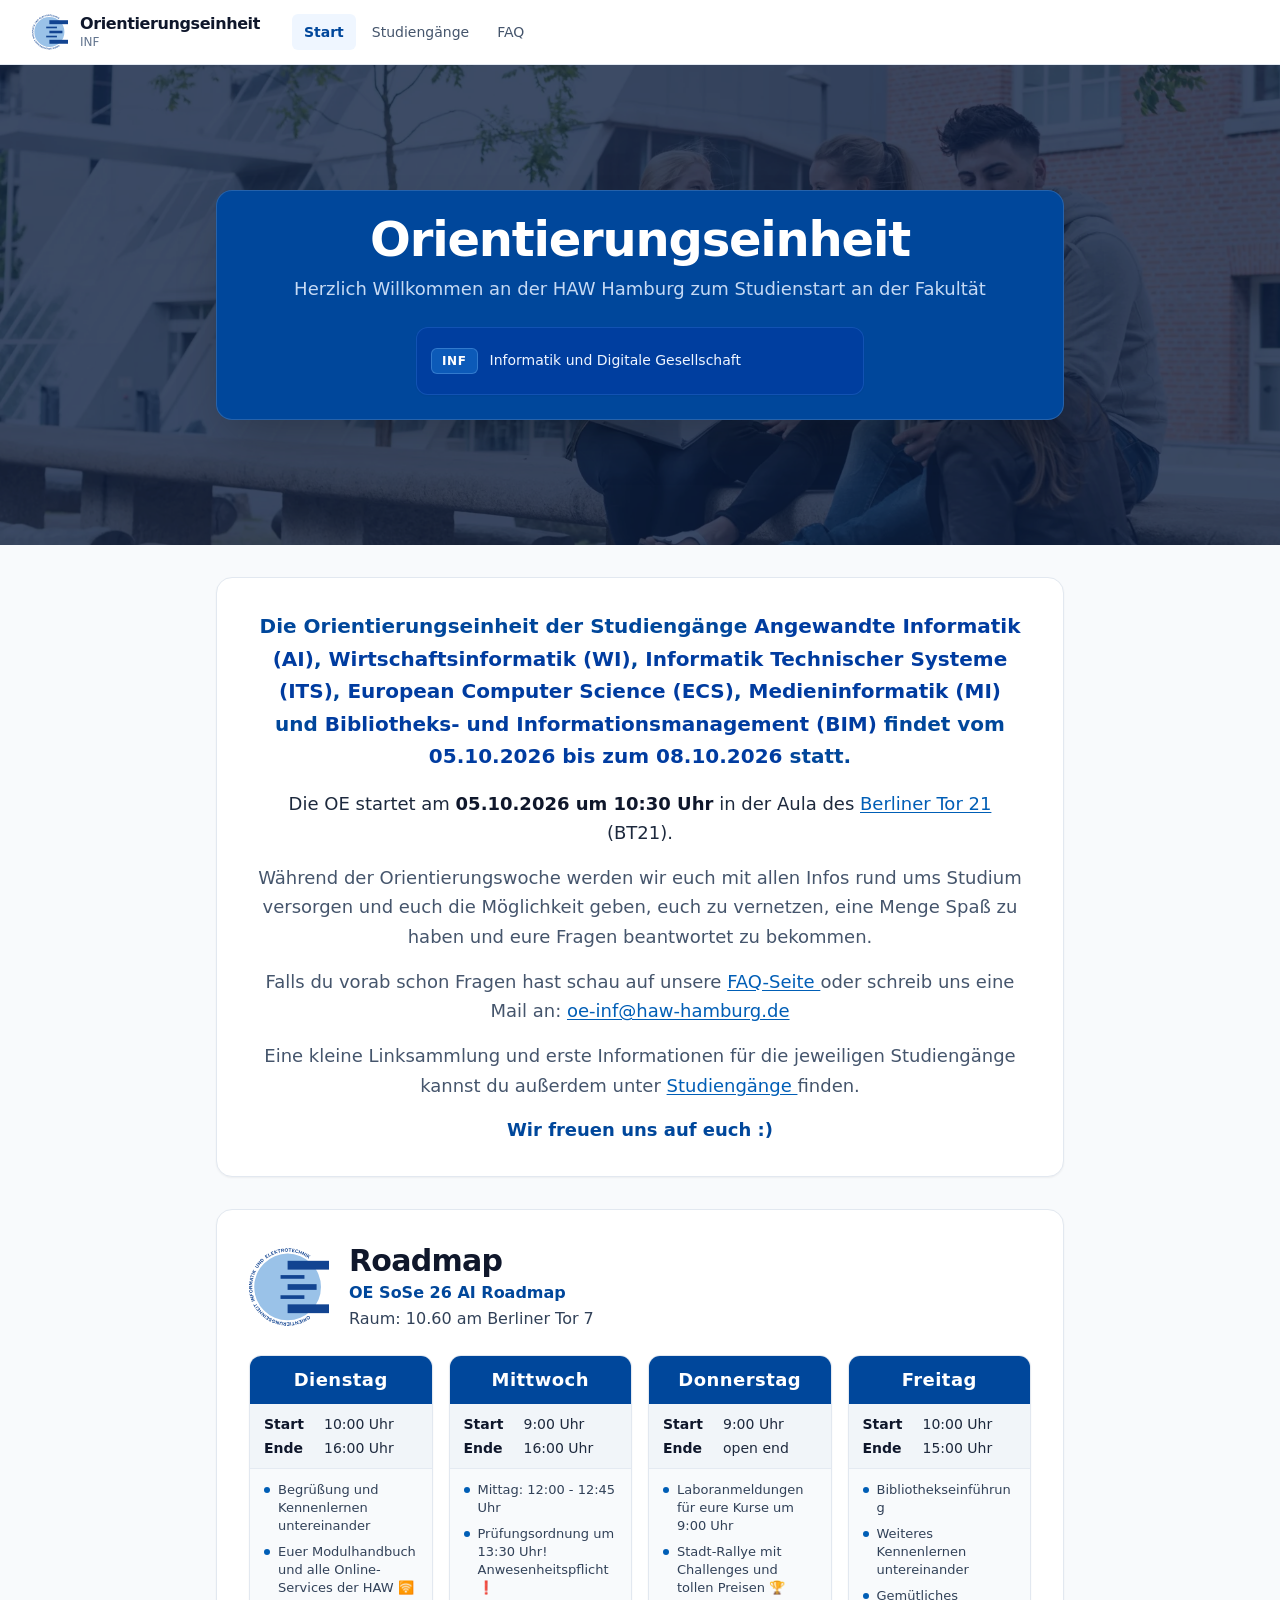
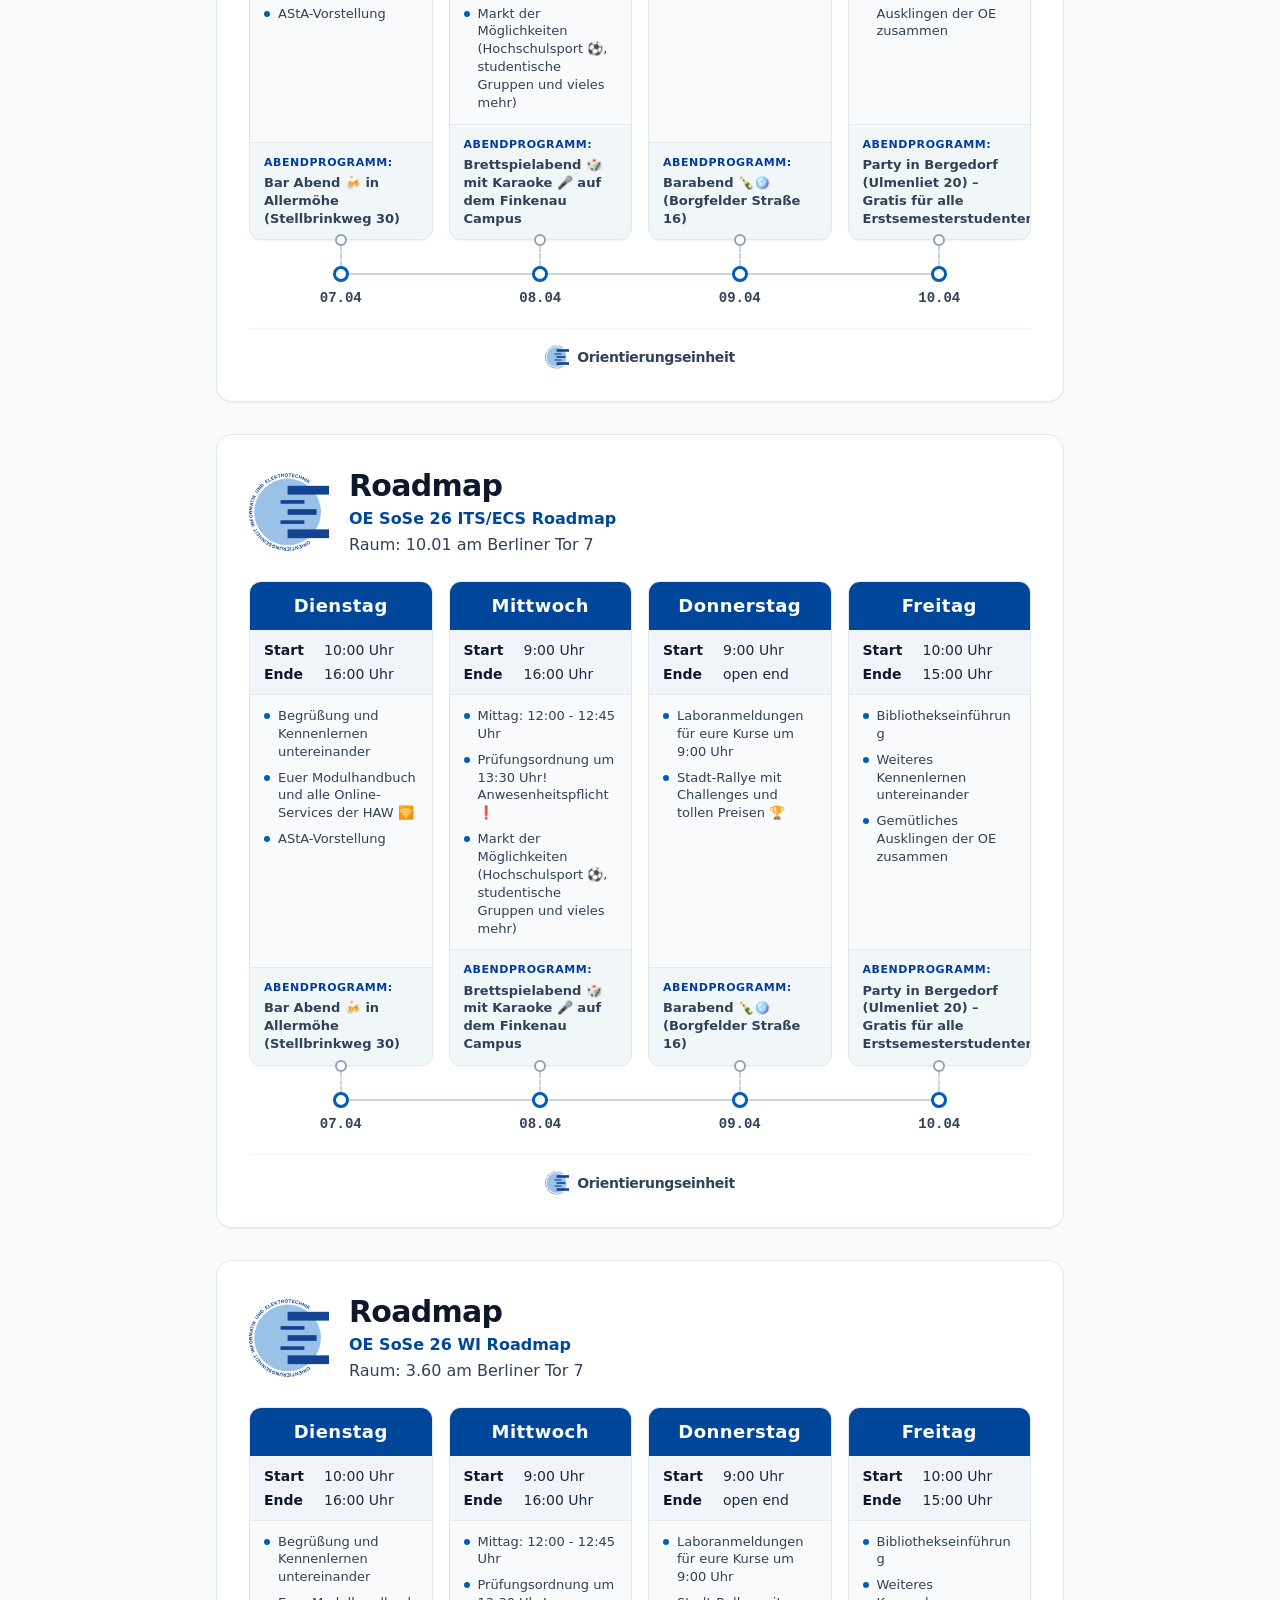
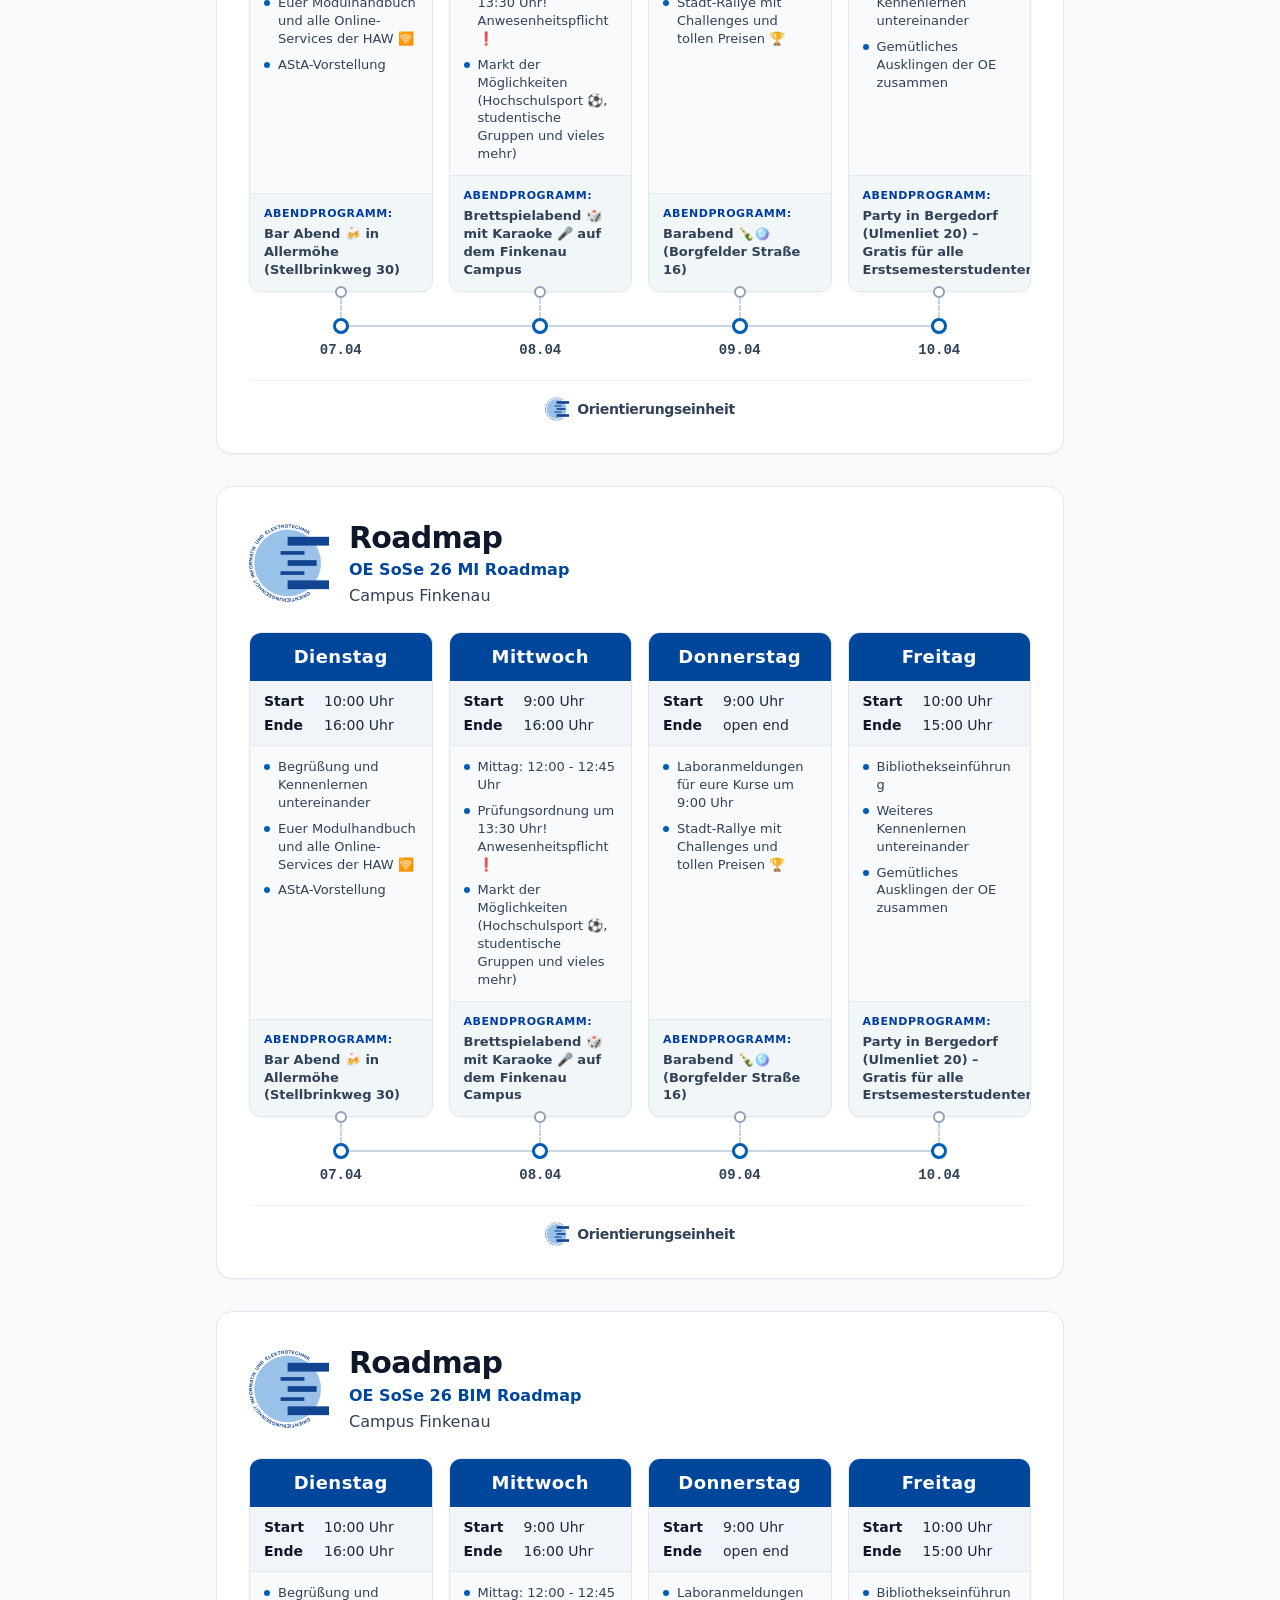
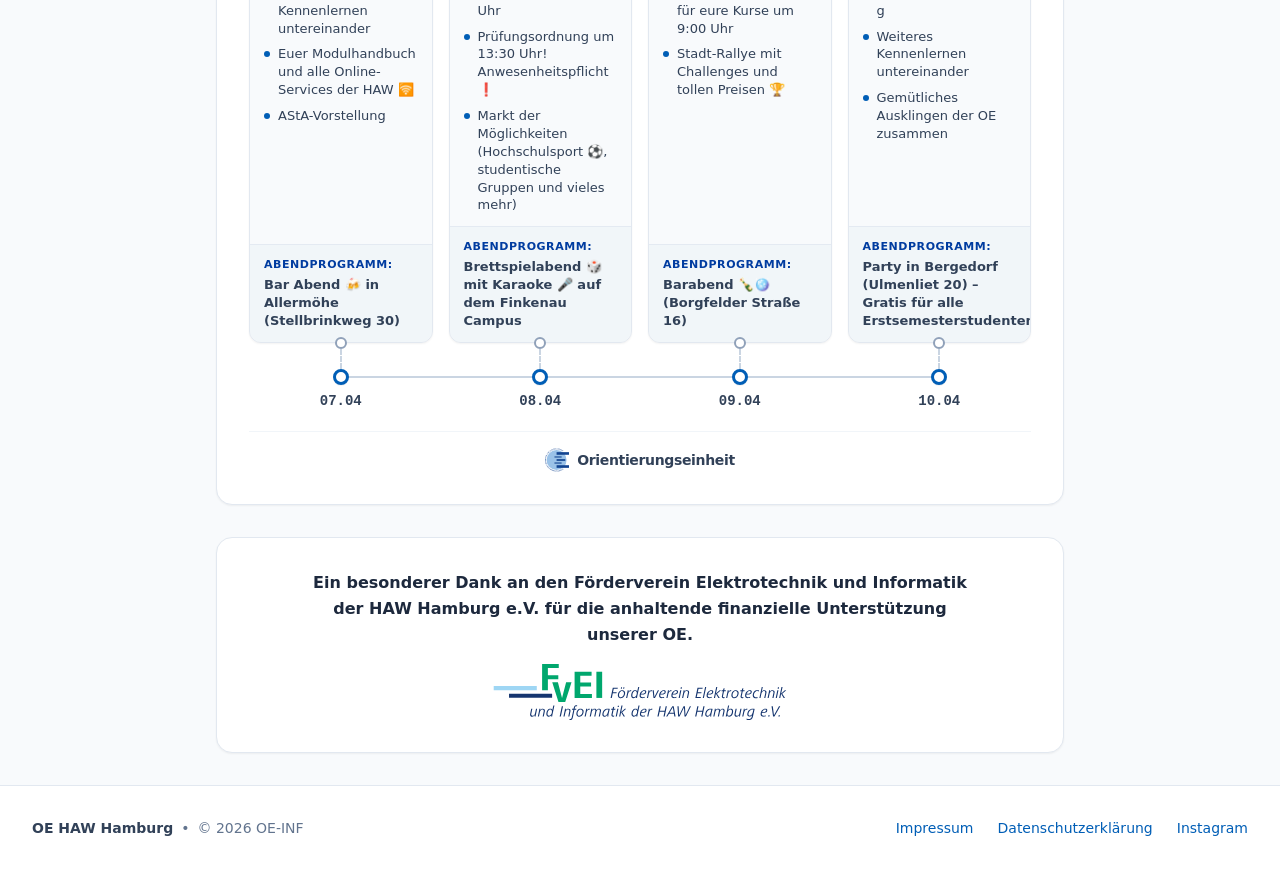
==== commit 3119d18e: "deploy: HAW-Hamburg-OE-EMI-INF/oe-website@d8e75816f0c2176bcea83d86cf5e4ec6ea186a3a" ====
--- a/index.html
+++ b/index.html
@@ -2,9 +2,7 @@
   <path d="M4 6h16M4 12h16M4 18h16"></path>
 </svg><svg fill="none" stroke="currentColor" viewBox="0 0 24 24" stroke-width="2" stroke-linecap="round" stroke-linejoin="round" class="absolute inset-0 h-6 w-6 scale-0 -rotate-90 opacity-0 transition-all duration-300 ease-in-out group-aria-expanded:scale-100 group-aria-expanded:rotate-0 group-aria-expanded:opacity-100">
   <path d="M18 6L6 18M6 6l12 12"></path>
-</svg></span></button></div></div></div><div aria-hidden="true" class="group/menu grid grid-rows-[0fr] transition-[grid-template-rows] duration-300 ease-in-out data-[open=true]:grid-rows-[1fr] md:hidden" data-open="false" id="mobile-menu" inert><div class="overflow-hidden border-t border-slate-200 bg-white"><div class="-translate-y-1 space-y-1 px-4 pt-2 pb-4 opacity-0 transition-all duration-300 ease-out group-data-[open=true]/menu:translate-y-0 group-data-[open=true]/menu:opacity-100"><a class="rounded-md px-3 py-2 font-medium block text-base bg-primary-50 text-primary-700 font-semibold" href="/">Start</a><a class="rounded-md px-3 py-2 font-medium block text-base hover:text-primary-700 text-slate-600 hover:bg-slate-50" href="/studiengang">Studiengänge</a><a class="rounded-md px-3 py-2 font-medium block text-base hover:text-primary-700 text-slate-600 hover:bg-slate-50" href="/faq">FAQ</a></div></div></div></header><script type="module">function e(){let e=document.querySelector(`#mobile-menu-btn`),t=document.querySelector(`#mobile-menu`);if(!e||!t||e.dataset.menuInitialized===`true`)return;e.dataset.menuInitialized=`true`;let n=n=>{e.setAttribute(`aria-expanded`,n?`true`:`false`),e.setAttribute(`aria-label`,n?`Menü schließen`:`Menü öffnen`),t.setAttribute(`data-open`,n?`true`:`false`),t.setAttribute(`aria-hidden`,n?`false`:`true`),n?t.removeAttribute(`inert`):t.setAttribute(`inert`,``)};e.addEventListener(`click`,()=>{let t=e.getAttribute(`aria-expanded`)===`true`;n(!t)})}e(),document.addEventListener(`astro:after-swap`,e);</script><main class="flex flex-1 flex-col"><section class="relative flex items-center justify-center overflow-hidden text-white min-h-105 bg-slate-900 md:min-h-120"><div class="absolute inset-0 z-0"><img src="/_astro/Campus-Berliner-Tor-2018.Ck38oa3A_TpUsz.webp" alt="HAW Hamburg Campus Berliner Tor" loading="eager" decoding="async" width="2000" height="1335" class="h-full w-full scale-105 object-cover opacity-35 brightness-75 filter"><div class="bg-primary-900/20 absolute inset-0"></div></div><div class="relative z-10 mx-auto flex w-full max-w-4xl flex-col items-center px-4 text-center sm:px-6 py-12"><div class="bg-primary-700 w-full rounded-2xl border border-white/15 px-6 py-5 text-white shadow-2xl backdrop-blur-md sm:py-6"><h1 class="text-3xl font-black tracking-tight text-white sm:text-4xl md:text-5xl mb-3">Orientierungseinheit</h1><p class="text-primary-100/90 mx-auto max-w-4xl text-sm font-medium sm:text-base md:text-lg mb-6">Herzlich Willkommen an der HAW Hamburg zum Studienstart an der Fakultät</p><div class="mx-auto grid gap-3 text-left max-w-md grid-cols-1"><div class="bg-primary-800/80 border-primary-400/25 flex min-h-15 items-center gap-3 rounded-xl border p-3 shadow-xs backdrop-blur-xs sm:min-h-17 sm:p-3.5"><span class="bg-primary-500/50 border-primary-300/30 inline-flex shrink-0 items-center justify-center rounded-md border px-2.5 py-1 text-xs font-bold tracking-wider text-white">INF</span><span class="text-primary-50 text-xs leading-snug font-medium sm:text-sm">Informatik und Digitale Gesellschaft</span></div></div></div></div></section><div class="mx-auto w-full max-w-4xl space-y-8 px-4 py-8 sm:px-6"><div class="rounded-2xl p-6 sm:p-8 bg-primary-700 text-white shadow-md"><div class="mb-4 flex items-center gap-3"><div class="flex h-10 w-10 shrink-0 items-center justify-center rounded-lg bg-white/15 text-white"><svg fill="none" stroke="currentColor" viewBox="0 0 24 24" stroke-width="2" stroke-linecap="round" stroke-linejoin="round" class="h-6 w-6">
-  <path d="M13 16h-1v-4h-1m1-4h.01M21 12a9 9 0 11-18 0 9 9 0 0118 0z"></path>
-</svg></div><h2 class="text-2xl font-bold">Wichtige Informationen</h2></div><p class="text-primary-100 mb-6 text-base leading-relaxed sm:text-lg">Auf dieser Seite sind die Informationen für die Orientierungseinheit <strong>INF</strong>¹ kurz vor Semesterbeginn zu finden.</p><div class="space-y-4"><div class="bg-primary-900/85 border-primary-700/50 rounded-xl border p-5"><h3 class="text-primary-200 mb-3 text-sm font-semibold tracking-wider uppercase">¹ Studiengänge der Fakultät Informatik und Digitale Gesellschaft:</h3><div class="grid grid-cols-1 gap-2.5 text-sm sm:grid-cols-2 sm:text-base"><div class="flex items-start gap-2"><span aria-hidden="true" class="bg-primary-300 mt-2 h-2 w-2 shrink-0 rounded-full"></span><p class="leading-snug font-medium text-white">Angewandte Informatik<span class="text-primary-200 ml-1 font-mono text-xs whitespace-nowrap">(B.Sc.)</span></p></div><div class="flex items-start gap-2"><span aria-hidden="true" class="bg-primary-300 mt-2 h-2 w-2 shrink-0 rounded-full"></span><p class="leading-snug font-medium text-white">Informatik Technischer Systeme<span class="text-primary-200 ml-1 font-mono text-xs whitespace-nowrap">(B.Sc.)</span></p></div><div class="flex items-start gap-2"><span aria-hidden="true" class="bg-primary-300 mt-2 h-2 w-2 shrink-0 rounded-full"></span><p class="leading-snug font-medium text-white">European Computer Science<span class="text-primary-200 ml-1 font-mono text-xs whitespace-nowrap">(B.Sc.)</span></p></div><div class="flex items-start gap-2"><span aria-hidden="true" class="bg-primary-300 mt-2 h-2 w-2 shrink-0 rounded-full"></span><p class="leading-snug font-medium text-white">Wirtschaftsinformatik<span class="text-primary-200 ml-1 font-mono text-xs whitespace-nowrap">(B.Sc.)</span></p></div><div class="flex items-start gap-2"><span aria-hidden="true" class="bg-primary-300 mt-2 h-2 w-2 shrink-0 rounded-full"></span><p class="leading-snug font-medium text-white">Medieninformatik<span class="text-primary-200 ml-1 font-mono text-xs whitespace-nowrap">(B.Sc.)</span></p></div><div class="flex items-start gap-2"><span aria-hidden="true" class="bg-primary-300 mt-2 h-2 w-2 shrink-0 rounded-full"></span><p class="leading-snug font-medium text-white">Bibliotheks- und Informationsmanagement<span class="text-primary-200 ml-1 font-mono text-xs whitespace-nowrap">(B.A.)</span></p></div><div class="flex items-start gap-2"><span aria-hidden="true" class="bg-primary-300 mt-2 h-2 w-2 shrink-0 rounded-full"></span><p class="leading-snug font-medium text-white">Master Informatik<span class="text-primary-200 ml-1 font-mono text-xs whitespace-nowrap">(M.Sc.)</span></p></div></div></div></div></div><div class="rounded-2xl p-6 sm:p-8 bg-white border border-slate-200 shadow-xs text-slate-900 text-center"><div class="mx-auto max-w-3xl space-y-4 text-center"><h3 class="text-primary-700 text-lg leading-relaxed font-semibold sm:text-xl">Die Orientierungseinheit der Studiengänge <strong class="text-primary-800 font-bold">Angewandte Informatik (AI)</strong>, <strong class="text-primary-800 font-bold">Wirtschaftsinformatik (WI)</strong>, <strong class="text-primary-800 font-bold">Informatik Technischer Systeme (ITS)</strong>, <strong class="text-primary-800 font-bold">European Computer Science (ECS)</strong>, <strong class="text-primary-800 font-bold">Medieninformatik (MI)</strong> und <strong class="text-primary-800 font-bold">Bibliotheks- und Informationsmanagement (BIM)</strong> findet vom <strong class="text-primary-800 font-bold">05.10.2026 bis zum 08.10.2026</strong> statt.</h3><p class="text-base leading-relaxed font-medium text-slate-800 sm:text-lg">Die OE startet am <strong class="font-bold text-slate-900">05.10.2026 um 10:30 Uhr</strong> in der Aula des <a class="text-primary-600 hover:text-primary-800 font-medium underline underline-offset-2 transition-colors" href="https://maps.app.goo.gl/aEXW4oQkYzA13sATA" rel="noopener noreferrer" target="_blank">Berliner Tor 21</a> (BT21).</p><p class="text-base leading-relaxed text-slate-600 sm:text-lg">Während der Orientierungswoche werden wir euch mit allen Infos rund ums Studium versorgen und euch die Möglichkeit geben, euch zu vernetzen, eine Menge Spaß zu haben und eure Fragen beantwortet zu bekommen.</p><p class="text-base leading-relaxed text-slate-600 sm:text-lg">Falls du vorab schon Fragen hast schau auf unsere <a class="text-primary-600 hover:text-primary-800 font-medium underline underline-offset-2 transition-colors" href="/faq">
+</svg></span></button></div></div></div><div aria-hidden="true" class="group/menu grid grid-rows-[0fr] transition-[grid-template-rows] duration-300 ease-in-out data-[open=true]:grid-rows-[1fr] md:hidden" data-open="false" id="mobile-menu" inert><div class="overflow-hidden border-t border-slate-200 bg-white"><div class="-translate-y-1 space-y-1 px-4 pt-2 pb-4 opacity-0 transition-all duration-300 ease-out group-data-[open=true]/menu:translate-y-0 group-data-[open=true]/menu:opacity-100"><a class="rounded-md px-3 py-2 font-medium block text-base bg-primary-50 text-primary-700 font-semibold" href="/">Start</a><a class="rounded-md px-3 py-2 font-medium block text-base hover:text-primary-700 text-slate-600 hover:bg-slate-50" href="/studiengang">Studiengänge</a><a class="rounded-md px-3 py-2 font-medium block text-base hover:text-primary-700 text-slate-600 hover:bg-slate-50" href="/faq">FAQ</a></div></div></div></header><script type="module">function e(){let e=document.querySelector(`#mobile-menu-btn`),t=document.querySelector(`#mobile-menu`);if(!e||!t||e.dataset.menuInitialized===`true`)return;e.dataset.menuInitialized=`true`;let n=n=>{e.setAttribute(`aria-expanded`,n?`true`:`false`),e.setAttribute(`aria-label`,n?`Menü schließen`:`Menü öffnen`),t.setAttribute(`data-open`,n?`true`:`false`),t.setAttribute(`aria-hidden`,n?`false`:`true`),n?t.removeAttribute(`inert`):t.setAttribute(`inert`,``)};e.addEventListener(`click`,()=>{let t=e.getAttribute(`aria-expanded`)===`true`;n(!t)})}e(),document.addEventListener(`astro:after-swap`,e);</script><main class="flex flex-1 flex-col"><section class="relative flex items-center justify-center overflow-hidden text-white min-h-105 bg-slate-900 md:min-h-120"><div class="absolute inset-0 z-0"><img src="/_astro/Campus-Berliner-Tor-2018.Ck38oa3A_TpUsz.webp" alt="HAW Hamburg Campus Berliner Tor" loading="eager" decoding="async" width="2000" height="1335" class="h-full w-full scale-105 object-cover opacity-35 brightness-75 filter"><div class="bg-primary-900/20 absolute inset-0"></div></div><div class="relative z-10 mx-auto flex w-full max-w-4xl flex-col items-center px-4 text-center sm:px-6 py-12"><div class="bg-primary-700 w-full rounded-2xl border border-white/15 px-6 py-5 text-white shadow-2xl backdrop-blur-md sm:py-6"><h1 class="text-3xl font-black tracking-tight text-white sm:text-4xl md:text-5xl mb-3">Orientierungseinheit</h1><p class="text-primary-100/90 mx-auto max-w-4xl text-sm font-medium sm:text-base md:text-lg mb-6">Herzlich Willkommen an der HAW Hamburg zum Studienstart an der Fakultät</p><div class="mx-auto grid gap-3 text-left max-w-md grid-cols-1"><div class="bg-primary-800/80 border-primary-400/25 flex min-h-15 items-center gap-3 rounded-xl border p-3 shadow-xs backdrop-blur-xs sm:min-h-17 sm:p-3.5"><span class="bg-primary-500/50 border-primary-300/30 inline-flex shrink-0 items-center justify-center rounded-md border px-2.5 py-1 text-xs font-bold tracking-wider text-white">INF</span><span class="text-primary-50 text-xs leading-snug font-medium sm:text-sm">Informatik und Digitale Gesellschaft</span></div></div></div></div></section><div class="mx-auto w-full max-w-4xl space-y-8 px-4 py-8 sm:px-6"><div class="rounded-2xl p-6 sm:p-8 bg-white border border-slate-200 shadow-xs text-slate-900 text-center"><div class="mx-auto max-w-3xl space-y-4 text-center"><h3 class="text-primary-700 text-lg leading-relaxed font-semibold sm:text-xl">Die Orientierungseinheit der Studiengänge <strong class="text-primary-800 font-bold">Angewandte Informatik (AI)</strong>, <strong class="text-primary-800 font-bold">Wirtschaftsinformatik (WI)</strong>, <strong class="text-primary-800 font-bold">Informatik Technischer Systeme (ITS)</strong>, <strong class="text-primary-800 font-bold">European Computer Science (ECS)</strong>, <strong class="text-primary-800 font-bold">Medieninformatik (MI)</strong> und <strong class="text-primary-800 font-bold">Bibliotheks- und Informationsmanagement (BIM)</strong> findet vom <strong class="text-primary-800 font-bold">05.10.2026 bis zum 08.10.2026</strong> statt.</h3><p class="text-base leading-relaxed font-medium text-slate-800 sm:text-lg">Die OE startet am <strong class="font-bold text-slate-900">05.10.2026 um 10:30 Uhr</strong> in der Aula des <a class="text-primary-600 hover:text-primary-800 font-medium underline underline-offset-2 transition-colors" href="https://maps.app.goo.gl/aEXW4oQkYzA13sATA" rel="noopener noreferrer" target="_blank">Berliner Tor 21</a> (BT21).</p><p class="text-base leading-relaxed text-slate-600 sm:text-lg">Während der Orientierungswoche werden wir euch mit allen Infos rund ums Studium versorgen und euch die Möglichkeit geben, euch zu vernetzen, eine Menge Spaß zu haben und eure Fragen beantwortet zu bekommen.</p><p class="text-base leading-relaxed text-slate-600 sm:text-lg">Falls du vorab schon Fragen hast schau auf unsere <a class="text-primary-600 hover:text-primary-800 font-medium underline underline-offset-2 transition-colors" href="/faq">
         FAQ-Seite
       </a> oder schreib uns eine Mail an: <a class="text-primary-600 hover:text-primary-800 font-medium underline underline-offset-2 transition-colors" href="mailto:oe-inf@haw-hamburg.de">oe-inf@haw-hamburg.de</a></p><p class="text-base leading-relaxed text-slate-600 sm:text-lg">Eine kleine Linksammlung und erste Informationen für die jeweiligen Studiengänge kannst du außerdem unter <a class="text-primary-600 hover:text-primary-800 font-medium underline underline-offset-2 transition-colors" href="/studiengang">
         Studiengänge
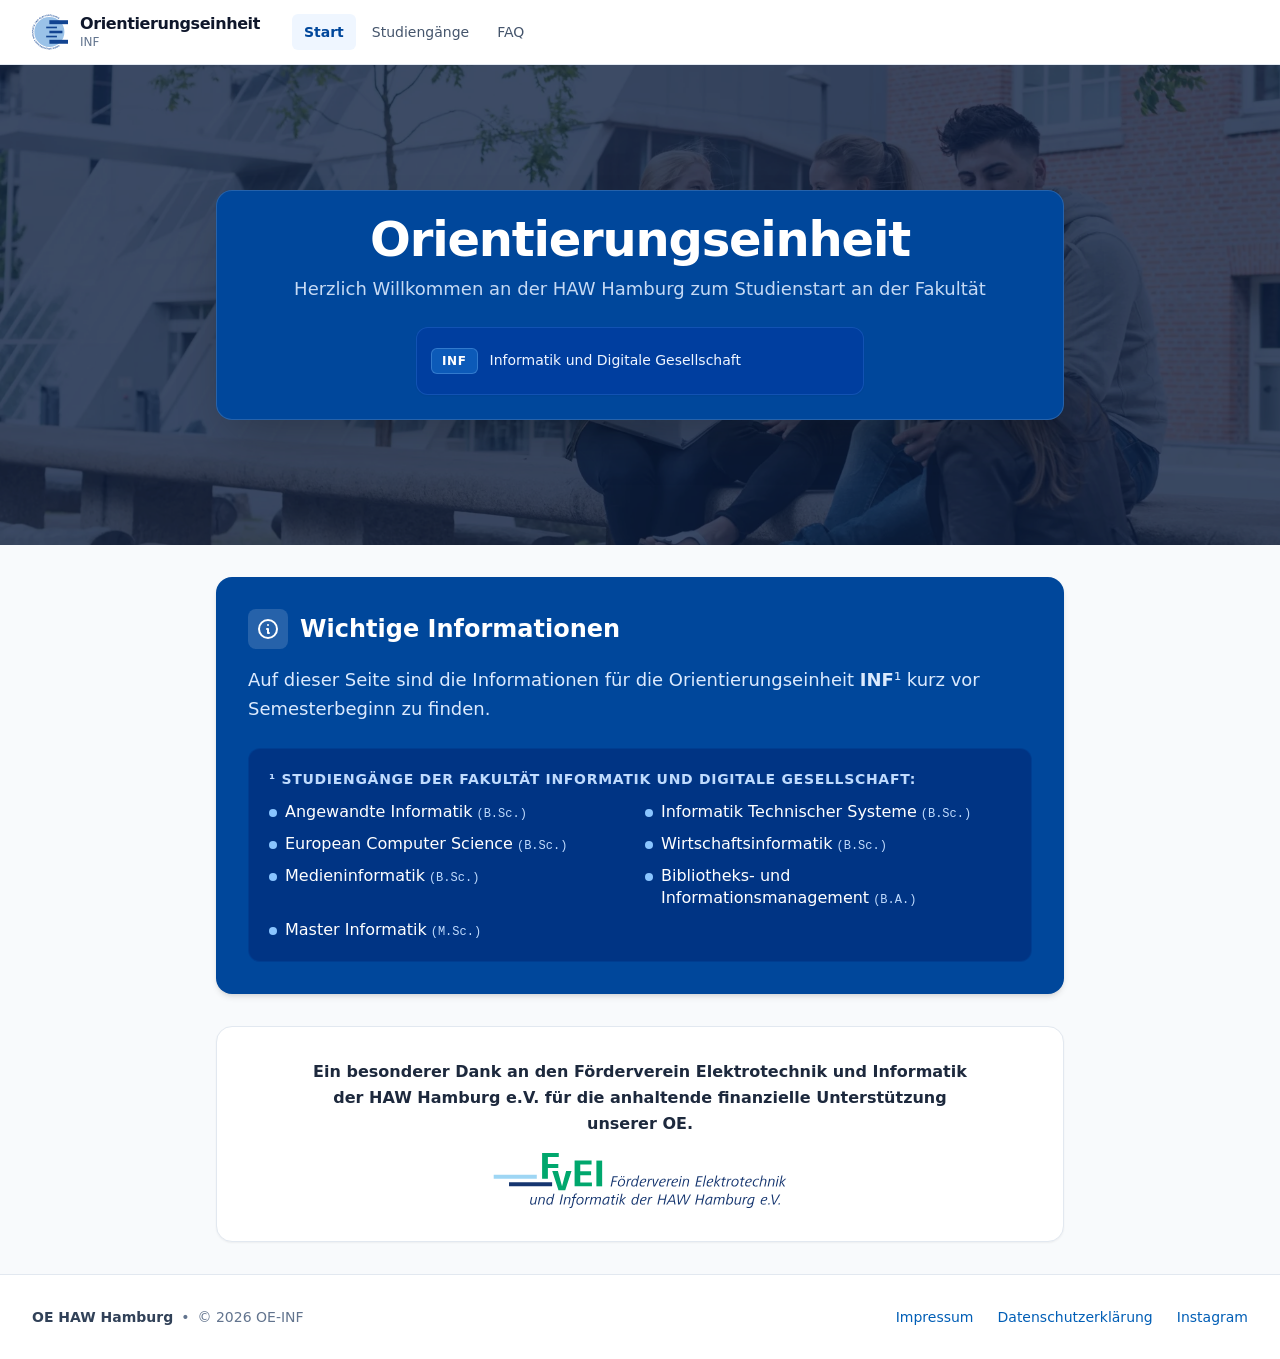
==== commit ac8419eb: "deploy: HAW-Hamburg-OE-EMI-INF/oe-website@4b00f6877c6149e4dc4ab1f794a04203ca8cdf28" ====
--- a/index.html
+++ b/index.html
@@ -2,11 +2,9 @@
   <path d="M4 6h16M4 12h16M4 18h16"></path>
 </svg><svg fill="none" stroke="currentColor" viewBox="0 0 24 24" stroke-width="2" stroke-linecap="round" stroke-linejoin="round" class="absolute inset-0 h-6 w-6 scale-0 -rotate-90 opacity-0 transition-all duration-300 ease-in-out group-aria-expanded:scale-100 group-aria-expanded:rotate-0 group-aria-expanded:opacity-100">
   <path d="M18 6L6 18M6 6l12 12"></path>
-</svg></span></button></div></div></div><div aria-hidden="true" class="group/menu grid grid-rows-[0fr] transition-[grid-template-rows] duration-300 ease-in-out data-[open=true]:grid-rows-[1fr] md:hidden" data-open="false" id="mobile-menu" inert><div class="overflow-hidden border-t border-slate-200 bg-white"><div class="-translate-y-1 space-y-1 px-4 pt-2 pb-4 opacity-0 transition-all duration-300 ease-out group-data-[open=true]/menu:translate-y-0 group-data-[open=true]/menu:opacity-100"><a class="rounded-md px-3 py-2 font-medium block text-base bg-primary-50 text-primary-700 font-semibold" href="/">Start</a><a class="rounded-md px-3 py-2 font-medium block text-base hover:text-primary-700 text-slate-600 hover:bg-slate-50" href="/studiengang">Studiengänge</a><a class="rounded-md px-3 py-2 font-medium block text-base hover:text-primary-700 text-slate-600 hover:bg-slate-50" href="/faq">FAQ</a></div></div></div></header><script type="module">function e(){let e=document.querySelector(`#mobile-menu-btn`),t=document.querySelector(`#mobile-menu`);if(!e||!t||e.dataset.menuInitialized===`true`)return;e.dataset.menuInitialized=`true`;let n=n=>{e.setAttribute(`aria-expanded`,n?`true`:`false`),e.setAttribute(`aria-label`,n?`Menü schließen`:`Menü öffnen`),t.setAttribute(`data-open`,n?`true`:`false`),t.setAttribute(`aria-hidden`,n?`false`:`true`),n?t.removeAttribute(`inert`):t.setAttribute(`inert`,``)};e.addEventListener(`click`,()=>{let t=e.getAttribute(`aria-expanded`)===`true`;n(!t)})}e(),document.addEventListener(`astro:after-swap`,e);</script><main class="flex flex-1 flex-col"><section class="relative flex items-center justify-center overflow-hidden text-white min-h-105 bg-slate-900 md:min-h-120"><div class="absolute inset-0 z-0"><img src="/_astro/Campus-Berliner-Tor-2018.Ck38oa3A_TpUsz.webp" alt="HAW Hamburg Campus Berliner Tor" loading="eager" decoding="async" width="2000" height="1335" class="h-full w-full scale-105 object-cover opacity-35 brightness-75 filter"><div class="bg-primary-900/20 absolute inset-0"></div></div><div class="relative z-10 mx-auto flex w-full max-w-4xl flex-col items-center px-4 text-center sm:px-6 py-12"><div class="bg-primary-700 w-full rounded-2xl border border-white/15 px-6 py-5 text-white shadow-2xl backdrop-blur-md sm:py-6"><h1 class="text-3xl font-black tracking-tight text-white sm:text-4xl md:text-5xl mb-3">Orientierungseinheit</h1><p class="text-primary-100/90 mx-auto max-w-4xl text-sm font-medium sm:text-base md:text-lg mb-6">Herzlich Willkommen an der HAW Hamburg zum Studienstart an der Fakultät</p><div class="mx-auto grid gap-3 text-left max-w-md grid-cols-1"><div class="bg-primary-800/80 border-primary-400/25 flex min-h-15 items-center gap-3 rounded-xl border p-3 shadow-xs backdrop-blur-xs sm:min-h-17 sm:p-3.5"><span class="bg-primary-500/50 border-primary-300/30 inline-flex shrink-0 items-center justify-center rounded-md border px-2.5 py-1 text-xs font-bold tracking-wider text-white">INF</span><span class="text-primary-50 text-xs leading-snug font-medium sm:text-sm">Informatik und Digitale Gesellschaft</span></div></div></div></div></section><div class="mx-auto w-full max-w-4xl space-y-8 px-4 py-8 sm:px-6"><div class="rounded-2xl p-6 sm:p-8 bg-white border border-slate-200 shadow-xs text-slate-900 text-center"><div class="mx-auto max-w-3xl space-y-4 text-center"><h3 class="text-primary-700 text-lg leading-relaxed font-semibold sm:text-xl">Die Orientierungseinheit der Studiengänge <strong class="text-primary-800 font-bold">Angewandte Informatik (AI)</strong>, <strong class="text-primary-800 font-bold">Wirtschaftsinformatik (WI)</strong>, <strong class="text-primary-800 font-bold">Informatik Technischer Systeme (ITS)</strong>, <strong class="text-primary-800 font-bold">European Computer Science (ECS)</strong>, <strong class="text-primary-800 font-bold">Medieninformatik (MI)</strong> und <strong class="text-primary-800 font-bold">Bibliotheks- und Informationsmanagement (BIM)</strong> findet vom <strong class="text-primary-800 font-bold">05.10.2026 bis zum 08.10.2026</strong> statt.</h3><p class="text-base leading-relaxed font-medium text-slate-800 sm:text-lg">Die OE startet am <strong class="font-bold text-slate-900">05.10.2026 um 10:30 Uhr</strong> in der Aula des <a class="text-primary-600 hover:text-primary-800 font-medium underline underline-offset-2 transition-colors" href="https://maps.app.goo.gl/aEXW4oQkYzA13sATA" rel="noopener noreferrer" target="_blank">Berliner Tor 21</a> (BT21).</p><p class="text-base leading-relaxed text-slate-600 sm:text-lg">Während der Orientierungswoche werden wir euch mit allen Infos rund ums Studium versorgen und euch die Möglichkeit geben, euch zu vernetzen, eine Menge Spaß zu haben und eure Fragen beantwortet zu bekommen.</p><p class="text-base leading-relaxed text-slate-600 sm:text-lg">Falls du vorab schon Fragen hast schau auf unsere <a class="text-primary-600 hover:text-primary-800 font-medium underline underline-offset-2 transition-colors" href="/faq">
-        FAQ-Seite
-      </a> oder schreib uns eine Mail an: <a class="text-primary-600 hover:text-primary-800 font-medium underline underline-offset-2 transition-colors" href="mailto:oe-inf@haw-hamburg.de">oe-inf@haw-hamburg.de</a></p><p class="text-base leading-relaxed text-slate-600 sm:text-lg">Eine kleine Linksammlung und erste Informationen für die jeweiligen Studiengänge kannst du außerdem unter <a class="text-primary-600 hover:text-primary-800 font-medium underline underline-offset-2 transition-colors" href="/studiengang">
-        Studiengänge
-      </a> finden.</p><p class="text-primary-700 text-base font-semibold sm:text-lg">Wir freuen uns auf euch :)</p></div></div><div class="rounded-2xl p-6 sm:p-8 bg-white border border-slate-200 shadow-xs text-slate-900"><div class="mb-6 flex flex-wrap items-center gap-4 sm:gap-5"><svg viewBox="0 0 354.88 343.11" class="h-16 w-16 shrink-0 sm:h-20 sm:w-20"><defs><style>.cls-1{fill:#124491;}.cls-2{fill:#9ac2e8;}</style></defs><g id="Layer_2" data-name="Layer 2"><g id="Layer_1-2" data-name="Layer 1"><path class="cls-1" d="M261.5,304.69a7.93,7.93,0,0,1,2.83-1.22,7.51,7.51,0,0,1,5.63,1,7.17,7.17,0,0,1,2.14,2.11,7.27,7.27,0,0,1,1.15,2.77,7.45,7.45,0,0,1,0,2.9,7.64,7.64,0,0,1-1.14,2.7,8.12,8.12,0,0,1-2.2,2.17,8,8,0,0,1-2.81,1.2,7.42,7.42,0,0,1-2.93,0,7.55,7.55,0,0,1-6-6,7.21,7.21,0,0,1,0-2.89,7.29,7.29,0,0,1,1.14-2.7A7.8,7.8,0,0,1,261.5,304.69Zm1.55,2.29a4.38,4.38,0,0,0-1.3,1.31,4.55,4.55,0,0,0-.62,3.44,5.16,5.16,0,0,0,2.1,3.12,4.63,4.63,0,0,0,1.64.69,4.58,4.58,0,0,0,1.77,0,4.77,4.77,0,0,0,3-2,4.57,4.57,0,0,0,.66-1.64,4.64,4.64,0,0,0,0-1.78,4.82,4.82,0,0,0-.74-1.74,5.15,5.15,0,0,0-1.36-1.39,4.57,4.57,0,0,0-1.66-.7,4.39,4.39,0,0,0-1.77,0A4.55,4.55,0,0,0,263.05,307Z" transform="translate(-3.1 -2.96)" /><path class="cls-1" d="M252.65,310.61l6.81,12.86-6.26,3.32a5.82,5.82,0,0,1-2.6.73,4.28,4.28,0,0,1-4-2.36,4.14,4.14,0,0,1-.46-2.52,4.59,4.59,0,0,1,1.08-2.37l-5.67-3.8,3-1.58,5.13,3.59,2.9-1.54L250,312Zm1.1,8.52-3.38,1.79a2.39,2.39,0,0,0-1.19,1.25,2,2,0,0,0,1.33,2.51,2.36,2.36,0,0,0,1.7-.28l3.38-1.79Z" transform="translate(-3.1 -2.96)" /><path class="cls-1" d="M239.16,317.44l5.9,13.31L242.3,332l-5.9-13.31Z" transform="translate(-3.1 -2.96)" /><path class="cls-1" d="M233.13,320.13l5,13.68-10.51,3.83-.9-2.46,7.68-2.8-1.14-3.13-5.06,1.85-.87-2.36,5.06-1.85-1.19-3.27-7.75,2.84-.9-2.46Z" transform="translate(-3.1 -2.96)" /><path class="cls-1" d="M219.6,324.94l3.61,14.1-2.78.71-9.33-7.31,2.34,9.1-2.76.71-3.62-14.1,2.58-.66,9.61,7.58-2.41-9.43Z" transform="translate(-3.1 -2.96)" /><path class="cls-1" d="M199.63,329.41l1.79,11.76,4.85-.74.4,2.63L194,345l-.41-2.63,4.84-.73-1.8-11.77Z" transform="translate(-3.1 -2.96)" /><path class="cls-1" d="M189.17,330.75l1.23,14.5-3,.26L186.17,331Z" transform="translate(-3.1 -2.96)" /><path class="cls-1" d="M182.55,331.31l.26,14.56-11.19.19-.05-2.62,8.18-.14-.06-3.33-5.39.1,0-2.52,5.38-.09-.06-3.48-8.25.15-.05-2.62Z" transform="translate(-3.1 -2.96)" /><path class="cls-1" d="M168.22,331.41l-1.09,14.52-7.07-.53a5.63,5.63,0,0,1-2.58-.77,4.3,4.3,0,0,1-1.65-1.71,4.35,4.35,0,0,1-.45-2.4,4.09,4.09,0,0,1,1-2.38,4.58,4.58,0,0,1,2.17-1.43l-2.76-6.23,3.36.25,2.42,5.77,3.28.25.41-5.56Zm-3.61,7.81-3.82-.29a2.36,2.36,0,0,0-1.66.42,1.75,1.75,0,0,0-.72,1.36,1.81,1.81,0,0,0,.5,1.48,2.37,2.37,0,0,0,1.59.66l3.82.29Z" transform="translate(-3.1 -2.96)" /><path class="cls-1" d="M147.11,328.85a7,7,0,0,1,3.22,1.37,5.37,5.37,0,0,1,1.81,2.61,7.21,7.21,0,0,1,.17,3.55l-1.43,8.13-2.95-.52,1.43-8.13a4.41,4.41,0,0,0-.07-2,3,3,0,0,0-1-1.48,3.4,3.4,0,0,0-1.69-.75,3.48,3.48,0,0,0-1.89.12,3,3,0,0,0-1.39,1.06,4.47,4.47,0,0,0-.75,1.89l-1.43,8.13-3-.52,1.43-8.14a7.17,7.17,0,0,1,1.38-3.25,5.44,5.44,0,0,1,2.59-1.84A6.92,6.92,0,0,1,147.11,328.85Z" transform="translate(-3.1 -2.96)" /><path class="cls-1" d="M137.47,327.19l-4,14-2.76-.79-4.35-11-2.59,9-2.74-.78,4-14,2.56.73,4.46,11.41,2.68-9.36Z" transform="translate(-3.1 -2.96)" /><path class="cls-1" d="M115.12,319.58a7.74,7.74,0,0,1,4.25,4.08,7.34,7.34,0,0,1,.63,2.84,7.45,7.45,0,0,1-.58,2.94,7.11,7.11,0,0,1-1.66,2.5,7.41,7.41,0,0,1-2.41,1.6,7.29,7.29,0,0,1-2.86.56,7.68,7.68,0,0,1-3-.61,8.35,8.35,0,0,1-2.88-1.95,7,7,0,0,1-1.69-2.86l2.67-1a4.94,4.94,0,0,0,3,3.24,4.59,4.59,0,0,0,1.83.36,4.49,4.49,0,0,0,1.71-.38,4.68,4.68,0,0,0,1.45-1,5.18,5.18,0,0,0,1-1.63,5,5,0,0,0,.38-1.88,4.36,4.36,0,0,0-.34-1.77,4.67,4.67,0,0,0-2.58-2.53,4.42,4.42,0,0,0-1.86-.33,4,4,0,0,0-1.71.47,3.6,3.6,0,0,0-1.29,1.16l4,1.63-1,2.42-7-2.85.35-.84a7.82,7.82,0,0,1,1.64-2.56,7.14,7.14,0,0,1,2.31-1.61,7,7,0,0,1,2.73-.59A7.46,7.46,0,0,1,115.12,319.58Z" transform="translate(-3.1 -2.96)" /><path class="cls-1" d="M101.12,313a9.25,9.25,0,0,1,2.72,2.2,9.81,9.81,0,0,1,1.77,3l-2.55,1.12a9.11,9.11,0,0,0-1.39-2.59,6.13,6.13,0,0,0-2-1.62,5,5,0,0,0-1.5-.55,2.29,2.29,0,0,0-1.21.08,1.46,1.46,0,0,0-.78.69,1.39,1.39,0,0,0-.07,1.28,4.24,4.24,0,0,0,1.34,1.42l2.32,1.8a5.17,5.17,0,0,1,1.88,2.5,3.48,3.48,0,0,1-.34,2.72,3.93,3.93,0,0,1-1.73,1.74,4.45,4.45,0,0,1-2.46.4,7.83,7.83,0,0,1-2.94-1,10,10,0,0,1-2.57-2,8.52,8.52,0,0,1-1.78-2.65l2.47-1.2a7.6,7.6,0,0,0,3.24,3.7,4.59,4.59,0,0,0,1.35.48,2.22,2.22,0,0,0,1.08-.07,1.24,1.24,0,0,0,.68-.59,1.2,1.2,0,0,0,.07-1.17,4.12,4.12,0,0,0-1.14-1.24l-2.22-1.68a6.11,6.11,0,0,1-2.24-2.76,3.55,3.55,0,0,1,.31-2.91,4.08,4.08,0,0,1,1.82-1.81A5,5,0,0,1,98,312,8.43,8.43,0,0,1,101.12,313Z" transform="translate(-3.1 -2.96)" /><path class="cls-1" d="M93.24,308.9l-8,12.18L75.9,315l1.44-2.19,6.84,4.47L86,314.45l-4.51-2.95,1.38-2.11,4.51,2.95,1.9-2.9-6.91-4.53,1.44-2.19Z" transform="translate(-3.1 -2.96)" /><path class="cls-1" d="M81.35,300.81l-8.77,11.63-2.41-1.82L78.94,299Z" transform="translate(-3.1 -2.96)" /><path class="cls-1" d="M76.05,296.88l-9.6,10.94-2.16-1.89.77-11.83-6.2,7.07-2.14-1.88,9.6-10.94,2,1.75-.83,12.22L73.9,295Z" transform="translate(-3.1 -2.96)" /><path class="cls-1" d="M63.78,285.87,53.1,295.76l-2.05-2.21,4.29-4-4.55-4.92-4.29,4-2-2.22,10.68-9.89,2,2.21-4.36,4,4.55,4.92,4.36-4Z" transform="translate(-3.1 -2.96)" /><path class="cls-1" d="M52.87,273.77l-11.59,8.81-6.77-8.91,2.09-1.59,4.94,6.51,2.65-2-3.26-4.29,2-1.52,3.25,4.28L49,273l-5-6.57,2.09-1.59Z" transform="translate(-3.1 -2.96)" /><path class="cls-1" d="M44.37,262.17l-12.15,8-1.66-2.52,12.15-8Z" transform="translate(-3.1 -2.96)" /><path class="cls-1" d="M38.75,253.19,28.4,259.06l2.42,4.27-2.31,1.32L22.19,253.5l2.31-1.31,2.41,4.25,10.35-5.87Z" transform="translate(-3.1 -2.96)" /><path class="cls-1" d="M29.52,234.5,16,239.93l-1.13-2.8,13.51-5.43Z" transform="translate(-3.1 -2.96)" /><path class="cls-1" d="M27,228.39l-13.87,4.42-.87-2.73L19,220.35l-9,2.85-.87-2.72,13.88-4.41.8,2.53-7,10,9.28-2.95Z" transform="translate(-3.1 -2.96)" /><path class="cls-1" d="M22.23,212.6,8,215.63l-2.33-11,2.56-.55,1.71,8,3.36-.72-1.14-5.35,2.46-.52,1.14,5.35,5.86-1.25Z" transform="translate(-3.1 -2.96)" /><path class="cls-1" d="M18.92,192.45a8,8,0,0,1-.23,3.07,7.51,7.51,0,0,1-1.31,2.62,7.67,7.67,0,0,1-2.19,1.9,7.24,7.24,0,0,1-2.86.92,7.26,7.26,0,0,1-3-.25,7.75,7.75,0,0,1-2.57-1.36,7.56,7.56,0,0,1-1.86-2.26,7.87,7.87,0,0,1,.63-8.62,7.35,7.35,0,0,1,5.05-2.8,7.38,7.38,0,0,1,5.55,1.6A7.62,7.62,0,0,1,18,189.53,7.92,7.92,0,0,1,18.92,192.45Zm-2.75.31A4.51,4.51,0,0,0,15.6,191a4.74,4.74,0,0,0-1.15-1.33,4.59,4.59,0,0,0-1.61-.8,4.83,4.83,0,0,0-1.9-.14,5,5,0,0,0-1.84.56,4.61,4.61,0,0,0-1.37,1.14A4.89,4.89,0,0,0,6.9,192a4.44,4.44,0,0,0-.16,1.82,4.77,4.77,0,0,0,.57,1.79,4.55,4.55,0,0,0,1.16,1.34,4.61,4.61,0,0,0,1.59.81,4.89,4.89,0,0,0,1.88.14,5.06,5.06,0,0,0,1.86-.57,4.7,4.7,0,0,0,1.39-1.14,4.62,4.62,0,0,0,.82-1.57A4.57,4.57,0,0,0,16.17,192.76Z" transform="translate(-3.1 -2.96)" /><path class="cls-1" d="M17.78,181.85l-14.56.23L3.1,175a6,6,0,0,1,.53-2.64,4.27,4.27,0,0,1,3.91-2.46,4,4,0,0,1,2.45.73,4.49,4.49,0,0,1,1.63,2l6-3.32.05,3.37-5.53,2.94.06,3.28,5.57-.09ZM9.68,179l-.06-3.82a2.39,2.39,0,0,0-.57-1.63,1.8,1.8,0,0,0-1.42-.59,1.82,1.82,0,0,0-1.43.64,2.39,2.39,0,0,0-.51,1.64L5.75,179Z" transform="translate(-3.1 -2.96)" /><path class="cls-1" d="M17.67,166.77,3.18,165.34l.38-3.87,8.22-3.19-7.43-4.74.37-3.83,14.49,1.43L18.94,154l-10.67-1,9.13,6L7.24,162.94,17.94,164Z" transform="translate(-3.1 -2.96)" /><path class="cls-1" d="M19.55,149l-13-8.91.74-3.41,15.47-2.73-.68,3.2-4,.64-1.26,5.9,3.41,2.24Zm-4.93-6.74.87-4.08-5.68.89Z" transform="translate(-3.1 -2.96)" /><path class="cls-1" d="M23.89,130.63,12.5,127.2l-1.41,4.7-2.55-.77,3.69-12.27,2.55.77-1.41,4.68,11.39,3.43Z" transform="translate(-3.1 -2.96)" /><path class="cls-1" d="M27.18,120.61l-13.63-5.13,1.06-2.82,13.63,5.13Z" transform="translate(-3.1 -2.96)" /><path class="cls-1" d="M29.48,114.41l-13.23-6.08,1.26-2.74,5.92,2.72L20.17,99.8l1.54-3.34,3.34,9.32,10-3.54-1.69,3.67-8.79,2.94,6.14,2.82Z" transform="translate(-3.1 -2.96)" /><path class="cls-1" d="M44.94,86.47a7,7,0,0,1-2.58,2.37,5.35,5.35,0,0,1-3.12.58,7.25,7.25,0,0,1-3.3-1.3l-6.83-4.65L30.8,81l6.82,4.64a4.33,4.33,0,0,0,1.89.77,3,3,0,0,0,1.74-.28,3.51,3.51,0,0,0,1.38-1.23,3.57,3.57,0,0,0,.67-1.78,3,3,0,0,0-.41-1.69A4.43,4.43,0,0,0,41.48,80l-6.82-4.65,1.69-2.49,6.83,4.64a7.16,7.16,0,0,1,2.4,2.59,5.59,5.59,0,0,1,.62,3.13A7,7,0,0,1,44.94,86.47Z" transform="translate(-3.1 -2.96)" /><path class="cls-1" d="M50.42,78.34,39.29,69l1.85-2.2L53,67.3l-7.19-6.06,1.84-2.17,11.13,9.38-1.72,2-12.22-.6,7.44,6.27Z" transform="translate(-3.1 -2.96)" /><path class="cls-1" d="M61.19,65.87,51.09,55.38l4-3.88a8.17,8.17,0,0,1,2.58-1.71,7.81,7.81,0,0,1,2.83-.57,7.43,7.43,0,0,1,2.78.54,7.06,7.06,0,0,1,4.4,6.91,7.79,7.79,0,0,1-.69,2.8A8,8,0,0,1,65.22,62Zm.31-4,1.83-1.76a4.6,4.6,0,0,0,1.06-1.52,4.73,4.73,0,0,0,.39-1.73,4.18,4.18,0,0,0-.3-1.71,4.53,4.53,0,0,0-1-1.54A4.79,4.79,0,0,0,62,52.52a4.58,4.58,0,0,0-5,.92l-1.85,1.78Z" transform="translate(-3.1 -2.96)" /><path class="cls-1" d="M81.17,48.3l-8.26-12L82.12,30l1.49,2.16-6.73,4.64,1.89,2.74,4.43-3.06,1.43,2.08-4.43,3,2,2.86L89,39.75l1.48,2.15Z" transform="translate(-3.1 -2.96)" /><path class="cls-1" d="M93.09,40.29,86,27.6l2.63-1.48,5.84,10.37,6.94-3.91,1.3,2.32Z" transform="translate(-3.1 -2.96)" /><path class="cls-1" d="M105.34,33.56l-6-13.28,10.21-4.58,1.08,2.39-7.46,3.35,1.36,3,4.92-2.21,1,2.3-4.91,2.21L107,29.94l7.53-3.39,1.08,2.39Z" transform="translate(-3.1 -2.96)" /><path class="cls-1" d="M118.51,27.8,113.84,14l2.86-1,2.09,6.17L122.73,11l3.48-1.18-4.47,8.83,9.46,4.86-3.82,1.29-8.18-4.37,2.17,6.41Z" transform="translate(-3.1 -2.96)" /><path class="cls-1" d="M136.88,22.17l-2.73-11.58-4.78,1.13-.61-2.59,12.47-2.94.62,2.59L137.09,9.9l2.73,11.58Z" transform="translate(-3.1 -2.96)" /><path class="cls-1" d="M147.15,19.91l-2-14.42,7-1a5.89,5.89,0,0,1,2.68.21,4.27,4.27,0,0,1,2,1.34,4.33,4.33,0,0,1,1,2.24,4.1,4.1,0,0,1-.43,2.52,4.59,4.59,0,0,1-1.82,1.86l4,5.52-3.34.46-3.58-5.14-3.26.45.76,5.52Zm1.9-8.38,3.79-.52a2.44,2.44,0,0,0,1.54-.76,1.8,1.8,0,0,0,.42-1.49A1.86,1.86,0,0,0,154,7.42a2.4,2.4,0,0,0-1.69-.31l-3.79.52Z" transform="translate(-3.1 -2.96)" /><path class="cls-1" d="M169.26,18a7.83,7.83,0,0,1-3-.47A7.54,7.54,0,0,1,163.71,16,7.79,7.79,0,0,1,162,13.64a7.56,7.56,0,0,1-.19-5.88,7.61,7.61,0,0,1,1.57-2.45,7.42,7.42,0,0,1,2.4-1.68,8.2,8.2,0,0,1,6-.19A7.5,7.5,0,0,1,174.3,5,7.37,7.37,0,0,1,176,7.3a7.48,7.48,0,0,1-1.36,8.32,7.53,7.53,0,0,1-2.4,1.68A7.87,7.87,0,0,1,169.26,18Zm-.09-2.76a4.49,4.49,0,0,0,1.8-.42,4.77,4.77,0,0,0,1.42-1,4.7,4.7,0,0,0,.93-1.54,4.91,4.91,0,0,0,.29-1.88,4.93,4.93,0,0,0-.41-1.88,4.76,4.76,0,0,0-1-1.46,4.63,4.63,0,0,0-1.49-1,4.49,4.49,0,0,0-1.8-.3,4.56,4.56,0,0,0-3.26,1.47,4.67,4.67,0,0,0-.93,1.51,5,5,0,0,0-.29,1.87,4.94,4.94,0,0,0,.42,1.9,4.57,4.57,0,0,0,4.35,2.73Z" transform="translate(-3.1 -2.96)" /><path class="cls-1" d="M183,17.89,183.76,6l-4.9-.31L179,3l12.79.82-.17,2.66-4.88-.31L186,18.08Z" transform="translate(-3.1 -2.96)" /><path class="cls-1" d="M193.51,18.73l2.26-14.39,11,1.74-.4,2.59L198.34,7.4l-.51,3.29,5.32.83L202.76,14l-5.32-.84-.54,3.43,8.16,1.29-.41,2.58Z" transform="translate(-3.1 -2.96)" /><path class="cls-1" d="M213.75,22.87a8.23,8.23,0,0,1-2.81-1.3,7.71,7.71,0,0,1-2-2.15,7.4,7.4,0,0,1-1-2.71,7.28,7.28,0,0,1,.15-3A7.47,7.47,0,0,1,209.37,11a7.55,7.55,0,0,1,2.19-1.91,7.71,7.71,0,0,1,2.78-.95,7.88,7.88,0,0,1,3.08.19,8,8,0,0,1,2.18.89,8.3,8.3,0,0,1,1.79,1.42,6.45,6.45,0,0,1,1.25,1.81l-2.46,1.44a5,5,0,0,0-1.4-1.86,5,5,0,0,0-2-1,4.7,4.7,0,0,0-1.86-.1,4.56,4.56,0,0,0-3,1.81,5.06,5.06,0,0,0-.91,3.65,4.87,4.87,0,0,0,.6,1.69,4.51,4.51,0,0,0,1.21,1.33,4.81,4.81,0,0,0,1.76.8,5,5,0,0,0,2.2.07,5.22,5.22,0,0,0,2-.91l1.41,2.38a7.19,7.19,0,0,1-1.93,1,8.28,8.28,0,0,1-2.23.39A8.66,8.66,0,0,1,213.75,22.87Z" transform="translate(-3.1 -2.96)" /><path class="cls-1" d="M222.16,25l5-13.68,2.83,1-2,5.49,6.29,2.3,2-5.49,2.83,1-5,13.68-2.83-1,2-5.59L227,20.4,225,26Z" transform="translate(-3.1 -2.96)" /><path class="cls-1" d="M237.39,30.72l6.41-13.08,2.57,1.27,2.35,11.61,4.13-8.44,2.56,1.26L249,36.41l-2.39-1.17-2.38-12L240,32Z" transform="translate(-3.1 -2.96)" /><path class="cls-1" d="M252.07,38.27l7.36-12.57,2.6,1.53-7.35,12.56Z" transform="translate(-3.1 -2.96)" /><path class="cls-1" d="M257.79,41.58l8.22-12,2.49,1.71-3.68,5.37,8.93-1.78,3,2.08L267,38.66l1.8,10.48-3.33-2.27-1.42-9.17-3.81,5.58Z" transform="translate(-3.1 -2.96)" /><path class="cls-2" d="M322.43,174.4a148.07,148.07,0,1,1-148-148A148.05,148.05,0,0,1,322.43,174.4Z" transform="translate(-3.1 -2.96)" /><rect class="cls-1" x="171.27" y="158.94" width="128.62" height="25.3" /><rect class="cls-1" x="140.04" y="118.76" width="105.93" height="16.25" /><rect class="cls-1" x="139.77" y="208.17" width="105.93" height="16.25" /><rect class="cls-1" x="171.27" y="248.48" width="183.6" height="39.03" /><rect class="cls-1" x="171.27" y="55.39" width="183.6" height="39.03" /></g></g></svg><div class="min-w-[min(100%,12.5rem)] flex-1 space-y-0.5"><h2 class="text-2xl leading-tight font-bold tracking-tight text-slate-900 sm:text-3xl">Roadmap</h2><p class="text-primary-700 text-sm font-semibold sm:text-base">OE SoSe 26 AI Roadmap</p><p class="text-sm font-medium text-slate-700 sm:text-base">Raum: 10.60 am Berliner Tor 7</p></div></div><div class="-mx-6 flex snap-x snap-mandatory scroll-pl-6 gap-3 overflow-x-auto scroll-smooth px-6 pb-2 sm:-mx-8 sm:scroll-pl-8 sm:gap-4 sm:px-8 lg:mx-0 lg:scroll-pl-0 lg:overflow-x-visible lg:px-0 lg:pb-0"><div class="flex w-[calc(100vw-4.5rem)] max-w-60 shrink-0 snap-start flex-col lg:w-auto lg:max-w-none lg:min-w-0 lg:flex-1 lg:shrink"><div class="flex flex-1 flex-col overflow-hidden rounded-xl border border-slate-200 bg-slate-50 shadow-xs transition-shadow duration-200 hover:shadow-sm"><div class="bg-primary-700 px-3 py-2.5 text-center text-white"><h4 class="text-base font-bold tracking-wide sm:text-lg">Dienstag</h4></div><div class="border-b border-slate-200/80 bg-slate-100/90 px-3.5 py-2.5 text-xs sm:text-sm"><div class="grid grid-cols-[3.25rem_1fr] gap-x-2 gap-y-1"><span class="font-bold text-slate-900">Start</span><span class="font-medium text-slate-800">10:00 Uhr</span><span class="font-bold text-slate-900">Ende</span><span class="font-medium text-slate-800">16:00 Uhr</span></div></div><div class="flex-1 px-3.5 py-3"><ul class="space-y-2 text-xs leading-snug text-slate-700 sm:text-[13px]"><li class="flex items-start gap-2"><span aria-hidden="true" class="bg-primary-600 mt-1.5 h-1.5 w-1.5 shrink-0 rounded-full"></span><span class="min-w-0 flex-1 wrap-break-word">Begrüßung und Kennenlernen untereinander</span></li><li class="flex items-start gap-2"><span aria-hidden="true" class="bg-primary-600 mt-1.5 h-1.5 w-1.5 shrink-0 rounded-full"></span><span class="min-w-0 flex-1 wrap-break-word">Euer Modulhandbuch und alle Online-Services der HAW 🛜</span></li><li class="flex items-start gap-2"><span aria-hidden="true" class="bg-primary-600 mt-1.5 h-1.5 w-1.5 shrink-0 rounded-full"></span><span class="min-w-0 flex-1 wrap-break-word">AStA-Vorstellung</span></li></ul></div><div class="border-t border-slate-200/80 bg-slate-100/80 px-3.5 py-3 text-xs leading-snug sm:text-[13px]"><p class="text-primary-800 mb-1 text-[11px] font-bold tracking-wider uppercase">Abendprogramm:</p><p class="font-semibold text-slate-700">Bar Abend 🍻 in Allermöhe (Stellbrinkweg 30)</p></div></div><div class="relative flex flex-col items-center"><span aria-hidden="true" class="z-10 -mt-1.5 h-3 w-3 rounded-full border-2 border-slate-400 bg-white"></span><span aria-hidden="true" class="h-5 border-l-2 border-dashed border-slate-300"></span><div class="relative flex w-full items-center justify-center"><span aria-hidden="true" class="absolute top-1/2 -right-3 left-1/2 h-0.5 -translate-y-1/2 bg-slate-300 sm:-right-4"></span><span aria-hidden="true" class="border-primary-600 relative z-10 h-4 w-4 rounded-full border-[3px] bg-white shadow-2xs"></span></div><span class="mt-1.5 font-mono text-sm font-bold text-slate-700">07.04</span></div></div><div class="flex w-[calc(100vw-4.5rem)] max-w-60 shrink-0 snap-start flex-col lg:w-auto lg:max-w-none lg:min-w-0 lg:flex-1 lg:shrink"><div class="flex flex-1 flex-col overflow-hidden rounded-xl border border-slate-200 bg-slate-50 shadow-xs transition-shadow duration-200 hover:shadow-sm"><div class="bg-primary-700 px-3 py-2.5 text-center text-white"><h4 class="text-base font-bold tracking-wide sm:text-lg">Mittwoch</h4></div><div class="border-b border-slate-200/80 bg-slate-100/90 px-3.5 py-2.5 text-xs sm:text-sm"><div class="grid grid-cols-[3.25rem_1fr] gap-x-2 gap-y-1"><span class="font-bold text-slate-900">Start</span><span class="font-medium text-slate-800">9:00 Uhr</span><span class="font-bold text-slate-900">Ende</span><span class="font-medium text-slate-800">16:00 Uhr</span></div></div><div class="flex-1 px-3.5 py-3"><ul class="space-y-2 text-xs leading-snug text-slate-700 sm:text-[13px]"><li class="flex items-start gap-2"><span aria-hidden="true" class="bg-primary-600 mt-1.5 h-1.5 w-1.5 shrink-0 rounded-full"></span><span class="min-w-0 flex-1 wrap-break-word">Mittag: 12:00 - 12:45 Uhr</span></li><li class="flex items-start gap-2"><span aria-hidden="true" class="bg-primary-600 mt-1.5 h-1.5 w-1.5 shrink-0 rounded-full"></span><span class="min-w-0 flex-1 wrap-break-word">Prüfungsordnung um 13:30 Uhr! Anwesenheitspflicht ❗️</span></li><li class="flex items-start gap-2"><span aria-hidden="true" class="bg-primary-600 mt-1.5 h-1.5 w-1.5 shrink-0 rounded-full"></span><span class="min-w-0 flex-1 wrap-break-word">Markt der Möglichkeiten (Hochschulsport ⚽️, studentische Gruppen und vieles mehr)</span></li></ul></div><div class="border-t border-slate-200/80 bg-slate-100/80 px-3.5 py-3 text-xs leading-snug sm:text-[13px]"><p class="text-primary-800 mb-1 text-[11px] font-bold tracking-wider uppercase">Abendprogramm:</p><p class="font-semibold text-slate-700">Brettspielabend 🎲 mit Karaoke 🎤 auf dem Finkenau Campus</p></div></div><div class="relative flex flex-col items-center"><span aria-hidden="true" class="z-10 -mt-1.5 h-3 w-3 rounded-full border-2 border-slate-400 bg-white"></span><span aria-hidden="true" class="h-5 border-l-2 border-dashed border-slate-300"></span><div class="relative flex w-full items-center justify-center"><span aria-hidden="true" class="absolute top-1/2 right-1/2 -left-3 h-0.5 -translate-y-1/2 bg-slate-300 sm:-left-4"></span><span aria-hidden="true" class="absolute top-1/2 -right-3 left-1/2 h-0.5 -translate-y-1/2 bg-slate-300 sm:-right-4"></span><span aria-hidden="true" class="border-primary-600 relative z-10 h-4 w-4 rounded-full border-[3px] bg-white shadow-2xs"></span></div><span class="mt-1.5 font-mono text-sm font-bold text-slate-700">08.04</span></div></div><div class="flex w-[calc(100vw-4.5rem)] max-w-60 shrink-0 snap-start flex-col lg:w-auto lg:max-w-none lg:min-w-0 lg:flex-1 lg:shrink"><div class="flex flex-1 flex-col overflow-hidden rounded-xl border border-slate-200 bg-slate-50 shadow-xs transition-shadow duration-200 hover:shadow-sm"><div class="bg-primary-700 px-3 py-2.5 text-center text-white"><h4 class="text-base font-bold tracking-wide sm:text-lg">Donnerstag</h4></div><div class="border-b border-slate-200/80 bg-slate-100/90 px-3.5 py-2.5 text-xs sm:text-sm"><div class="grid grid-cols-[3.25rem_1fr] gap-x-2 gap-y-1"><span class="font-bold text-slate-900">Start</span><span class="font-medium text-slate-800">9:00 Uhr</span><span class="font-bold text-slate-900">Ende</span><span class="font-medium text-slate-800">open end</span></div></div><div class="flex-1 px-3.5 py-3"><ul class="space-y-2 text-xs leading-snug text-slate-700 sm:text-[13px]"><li class="flex items-start gap-2"><span aria-hidden="true" class="bg-primary-600 mt-1.5 h-1.5 w-1.5 shrink-0 rounded-full"></span><span class="min-w-0 flex-1 wrap-break-word">Laboranmeldungen für eure Kurse um 9:00 Uhr</span></li><li class="flex items-start gap-2"><span aria-hidden="true" class="bg-primary-600 mt-1.5 h-1.5 w-1.5 shrink-0 rounded-full"></span><span class="min-w-0 flex-1 wrap-break-word">Stadt-Rallye mit Challenges und tollen Preisen 🏆</span></li></ul></div><div class="border-t border-slate-200/80 bg-slate-100/80 px-3.5 py-3 text-xs leading-snug sm:text-[13px]"><p class="text-primary-800 mb-1 text-[11px] font-bold tracking-wider uppercase">Abendprogramm:</p><p class="font-semibold text-slate-700">Barabend 🍾🪩 (Borgfelder Straße 16)</p></div></div><div class="relative flex flex-col items-center"><span aria-hidden="true" class="z-10 -mt-1.5 h-3 w-3 rounded-full border-2 border-slate-400 bg-white"></span><span aria-hidden="true" class="h-5 border-l-2 border-dashed border-slate-300"></span><div class="relative flex w-full items-center justify-center"><span aria-hidden="true" class="absolute top-1/2 right-1/2 -left-3 h-0.5 -translate-y-1/2 bg-slate-300 sm:-left-4"></span><span aria-hidden="true" class="absolute top-1/2 -right-3 left-1/2 h-0.5 -translate-y-1/2 bg-slate-300 sm:-right-4"></span><span aria-hidden="true" class="border-primary-600 relative z-10 h-4 w-4 rounded-full border-[3px] bg-white shadow-2xs"></span></div><span class="mt-1.5 font-mono text-sm font-bold text-slate-700">09.04</span></div></div><div class="flex w-[calc(100vw-4.5rem)] max-w-60 shrink-0 snap-start flex-col lg:w-auto lg:max-w-none lg:min-w-0 lg:flex-1 lg:shrink"><div class="flex flex-1 flex-col overflow-hidden rounded-xl border border-slate-200 bg-slate-50 shadow-xs transition-shadow duration-200 hover:shadow-sm"><div class="bg-primary-700 px-3 py-2.5 text-center text-white"><h4 class="text-base font-bold tracking-wide sm:text-lg">Freitag</h4></div><div class="border-b border-slate-200/80 bg-slate-100/90 px-3.5 py-2.5 text-xs sm:text-sm"><div class="grid grid-cols-[3.25rem_1fr] gap-x-2 gap-y-1"><span class="font-bold text-slate-900">Start</span><span class="font-medium text-slate-800">10:00 Uhr</span><span class="font-bold text-slate-900">Ende</span><span class="font-medium text-slate-800">15:00 Uhr</span></div></div><div class="flex-1 px-3.5 py-3"><ul class="space-y-2 text-xs leading-snug text-slate-700 sm:text-[13px]"><li class="flex items-start gap-2"><span aria-hidden="true" class="bg-primary-600 mt-1.5 h-1.5 w-1.5 shrink-0 rounded-full"></span><span class="min-w-0 flex-1 wrap-break-word">Bibliothekseinführung</span></li><li class="flex items-start gap-2"><span aria-hidden="true" class="bg-primary-600 mt-1.5 h-1.5 w-1.5 shrink-0 rounded-full"></span><span class="min-w-0 flex-1 wrap-break-word">Weiteres Kennenlernen untereinander</span></li><li class="flex items-start gap-2"><span aria-hidden="true" class="bg-primary-600 mt-1.5 h-1.5 w-1.5 shrink-0 rounded-full"></span><span class="min-w-0 flex-1 wrap-break-word">Gemütliches Ausklingen der OE zusammen</span></li></ul></div><div class="border-t border-slate-200/80 bg-slate-100/80 px-3.5 py-3 text-xs leading-snug sm:text-[13px]"><p class="text-primary-800 mb-1 text-[11px] font-bold tracking-wider uppercase">Abendprogramm:</p><p class="font-semibold text-slate-700">Party in Bergedorf (Ulmenliet 20) – Gratis für alle Erstsemesterstudenten</p></div></div><div class="relative flex flex-col items-center"><span aria-hidden="true" class="z-10 -mt-1.5 h-3 w-3 rounded-full border-2 border-slate-400 bg-white"></span><span aria-hidden="true" class="h-5 border-l-2 border-dashed border-slate-300"></span><div class="relative flex w-full items-center justify-center"><span aria-hidden="true" class="absolute top-1/2 right-1/2 -left-3 h-0.5 -translate-y-1/2 bg-slate-300 sm:-left-4"></span><span aria-hidden="true" class="border-primary-600 relative z-10 h-4 w-4 rounded-full border-[3px] bg-white shadow-2xs"></span></div><span class="mt-1.5 font-mono text-sm font-bold text-slate-700">10.04</span></div></div></div><div class="mt-5 flex items-center justify-center gap-2 border-t border-slate-100 pt-4 text-slate-700"><svg viewBox="0 0 354.88 343.11" class="h-6 w-6 shrink-0"><defs><style>.cls-1{fill:#124491;}.cls-2{fill:#9ac2e8;}</style></defs><g id="Layer_2" data-name="Layer 2"><g id="Layer_1-2" data-name="Layer 1"><path class="cls-1" d="M261.5,304.69a7.93,7.93,0,0,1,2.83-1.22,7.51,7.51,0,0,1,5.63,1,7.17,7.17,0,0,1,2.14,2.11,7.27,7.27,0,0,1,1.15,2.77,7.45,7.45,0,0,1,0,2.9,7.64,7.64,0,0,1-1.14,2.7,8.12,8.12,0,0,1-2.2,2.17,8,8,0,0,1-2.81,1.2,7.42,7.42,0,0,1-2.93,0,7.55,7.55,0,0,1-6-6,7.21,7.21,0,0,1,0-2.89,7.29,7.29,0,0,1,1.14-2.7A7.8,7.8,0,0,1,261.5,304.69Zm1.55,2.29a4.38,4.38,0,0,0-1.3,1.31,4.55,4.55,0,0,0-.62,3.44,5.16,5.16,0,0,0,2.1,3.12,4.63,4.63,0,0,0,1.64.69,4.58,4.58,0,0,0,1.77,0,4.77,4.77,0,0,0,3-2,4.57,4.57,0,0,0,.66-1.64,4.64,4.64,0,0,0,0-1.78,4.82,4.82,0,0,0-.74-1.74,5.15,5.15,0,0,0-1.36-1.39,4.57,4.57,0,0,0-1.66-.7,4.39,4.39,0,0,0-1.77,0A4.55,4.55,0,0,0,263.05,307Z" transform="translate(-3.1 -2.96)" /><path class="cls-1" d="M252.65,310.61l6.81,12.86-6.26,3.32a5.82,5.82,0,0,1-2.6.73,4.28,4.28,0,0,1-4-2.36,4.14,4.14,0,0,1-.46-2.52,4.59,4.59,0,0,1,1.08-2.37l-5.67-3.8,3-1.58,5.13,3.59,2.9-1.54L250,312Zm1.1,8.52-3.38,1.79a2.39,2.39,0,0,0-1.19,1.25,2,2,0,0,0,1.33,2.51,2.36,2.36,0,0,0,1.7-.28l3.38-1.79Z" transform="translate(-3.1 -2.96)" /><path class="cls-1" d="M239.16,317.44l5.9,13.31L242.3,332l-5.9-13.31Z" transform="translate(-3.1 -2.96)" /><path class="cls-1" d="M233.13,320.13l5,13.68-10.51,3.83-.9-2.46,7.68-2.8-1.14-3.13-5.06,1.85-.87-2.36,5.06-1.85-1.19-3.27-7.75,2.84-.9-2.46Z" transform="translate(-3.1 -2.96)" /><path class="cls-1" d="M219.6,324.94l3.61,14.1-2.78.71-9.33-7.31,2.34,9.1-2.76.71-3.62-14.1,2.58-.66,9.61,7.58-2.41-9.43Z" transform="translate(-3.1 -2.96)" /><path class="cls-1" d="M199.63,329.41l1.79,11.76,4.85-.74.4,2.63L194,345l-.41-2.63,4.84-.73-1.8-11.77Z" transform="translate(-3.1 -2.96)" /><path class="cls-1" d="M189.17,330.75l1.23,14.5-3,.26L186.17,331Z" transform="translate(-3.1 -2.96)" /><path class="cls-1" d="M182.55,331.31l.26,14.56-11.19.19-.05-2.62,8.18-.14-.06-3.33-5.39.1,0-2.52,5.38-.09-.06-3.48-8.25.15-.05-2.62Z" transform="translate(-3.1 -2.96)" /><path class="cls-1" d="M168.22,331.41l-1.09,14.52-7.07-.53a5.63,5.63,0,0,1-2.58-.77,4.3,4.3,0,0,1-1.65-1.71,4.35,4.35,0,0,1-.45-2.4,4.09,4.09,0,0,1,1-2.38,4.58,4.58,0,0,1,2.17-1.43l-2.76-6.23,3.36.25,2.42,5.77,3.28.25.41-5.56Zm-3.61,7.81-3.82-.29a2.36,2.36,0,0,0-1.66.42,1.75,1.75,0,0,0-.72,1.36,1.81,1.81,0,0,0,.5,1.48,2.37,2.37,0,0,0,1.59.66l3.82.29Z" transform="translate(-3.1 -2.96)" /><path class="cls-1" d="M147.11,328.85a7,7,0,0,1,3.22,1.37,5.37,5.37,0,0,1,1.81,2.61,7.21,7.21,0,0,1,.17,3.55l-1.43,8.13-2.95-.52,1.43-8.13a4.41,4.41,0,0,0-.07-2,3,3,0,0,0-1-1.48,3.4,3.4,0,0,0-1.69-.75,3.48,3.48,0,0,0-1.89.12,3,3,0,0,0-1.39,1.06,4.47,4.47,0,0,0-.75,1.89l-1.43,8.13-3-.52,1.43-8.14a7.17,7.17,0,0,1,1.38-3.25,5.44,5.44,0,0,1,2.59-1.84A6.92,6.92,0,0,1,147.11,328.85Z" transform="translate(-3.1 -2.96)" /><path class="cls-1" d="M137.47,327.19l-4,14-2.76-.79-4.35-11-2.59,9-2.74-.78,4-14,2.56.73,4.46,11.41,2.68-9.36Z" transform="translate(-3.1 -2.96)" /><path class="cls-1" d="M115.12,319.58a7.74,7.74,0,0,1,4.25,4.08,7.34,7.34,0,0,1,.63,2.84,7.45,7.45,0,0,1-.58,2.94,7.11,7.11,0,0,1-1.66,2.5,7.41,7.41,0,0,1-2.41,1.6,7.29,7.29,0,0,1-2.86.56,7.68,7.68,0,0,1-3-.61,8.35,8.35,0,0,1-2.88-1.95,7,7,0,0,1-1.69-2.86l2.67-1a4.94,4.94,0,0,0,3,3.24,4.59,4.59,0,0,0,1.83.36,4.49,4.49,0,0,0,1.71-.38,4.68,4.68,0,0,0,1.45-1,5.18,5.18,0,0,0,1-1.63,5,5,0,0,0,.38-1.88,4.36,4.36,0,0,0-.34-1.77,4.67,4.67,0,0,0-2.58-2.53,4.42,4.42,0,0,0-1.86-.33,4,4,0,0,0-1.71.47,3.6,3.6,0,0,0-1.29,1.16l4,1.63-1,2.42-7-2.85.35-.84a7.82,7.82,0,0,1,1.64-2.56,7.14,7.14,0,0,1,2.31-1.61,7,7,0,0,1,2.73-.59A7.46,7.46,0,0,1,115.12,319.58Z" transform="translate(-3.1 -2.96)" /><path class="cls-1" d="M101.12,313a9.25,9.25,0,0,1,2.72,2.2,9.81,9.81,0,0,1,1.77,3l-2.55,1.12a9.11,9.11,0,0,0-1.39-2.59,6.13,6.13,0,0,0-2-1.62,5,5,0,0,0-1.5-.55,2.29,2.29,0,0,0-1.21.08,1.46,1.46,0,0,0-.78.69,1.39,1.39,0,0,0-.07,1.28,4.24,4.24,0,0,0,1.34,1.42l2.32,1.8a5.17,5.17,0,0,1,1.88,2.5,3.48,3.48,0,0,1-.34,2.72,3.93,3.93,0,0,1-1.73,1.74,4.45,4.45,0,0,1-2.46.4,7.83,7.83,0,0,1-2.94-1,10,10,0,0,1-2.57-2,8.52,8.52,0,0,1-1.78-2.65l2.47-1.2a7.6,7.6,0,0,0,3.24,3.7,4.59,4.59,0,0,0,1.35.48,2.22,2.22,0,0,0,1.08-.07,1.24,1.24,0,0,0,.68-.59,1.2,1.2,0,0,0,.07-1.17,4.12,4.12,0,0,0-1.14-1.24l-2.22-1.68a6.11,6.11,0,0,1-2.24-2.76,3.55,3.55,0,0,1,.31-2.91,4.08,4.08,0,0,1,1.82-1.81A5,5,0,0,1,98,312,8.43,8.43,0,0,1,101.12,313Z" transform="translate(-3.1 -2.96)" /><path class="cls-1" d="M93.24,308.9l-8,12.18L75.9,315l1.44-2.19,6.84,4.47L86,314.45l-4.51-2.95,1.38-2.11,4.51,2.95,1.9-2.9-6.91-4.53,1.44-2.19Z" transform="translate(-3.1 -2.96)" /><path class="cls-1" d="M81.35,300.81l-8.77,11.63-2.41-1.82L78.94,299Z" transform="translate(-3.1 -2.96)" /><path class="cls-1" d="M76.05,296.88l-9.6,10.94-2.16-1.89.77-11.83-6.2,7.07-2.14-1.88,9.6-10.94,2,1.75-.83,12.22L73.9,295Z" transform="translate(-3.1 -2.96)" /><path class="cls-1" d="M63.78,285.87,53.1,295.76l-2.05-2.21,4.29-4-4.55-4.92-4.29,4-2-2.22,10.68-9.89,2,2.21-4.36,4,4.55,4.92,4.36-4Z" transform="translate(-3.1 -2.96)" /><path class="cls-1" d="M52.87,273.77l-11.59,8.81-6.77-8.91,2.09-1.59,4.94,6.51,2.65-2-3.26-4.29,2-1.52,3.25,4.28L49,273l-5-6.57,2.09-1.59Z" transform="translate(-3.1 -2.96)" /><path class="cls-1" d="M44.37,262.17l-12.15,8-1.66-2.52,12.15-8Z" transform="translate(-3.1 -2.96)" /><path class="cls-1" d="M38.75,253.19,28.4,259.06l2.42,4.27-2.31,1.32L22.19,253.5l2.31-1.31,2.41,4.25,10.35-5.87Z" transform="translate(-3.1 -2.96)" /><path class="cls-1" d="M29.52,234.5,16,239.93l-1.13-2.8,13.51-5.43Z" transform="translate(-3.1 -2.96)" /><path class="cls-1" d="M27,228.39l-13.87,4.42-.87-2.73L19,220.35l-9,2.85-.87-2.72,13.88-4.41.8,2.53-7,10,9.28-2.95Z" transform="translate(-3.1 -2.96)" /><path class="cls-1" d="M22.23,212.6,8,215.63l-2.33-11,2.56-.55,1.71,8,3.36-.72-1.14-5.35,2.46-.52,1.14,5.35,5.86-1.25Z" transform="translate(-3.1 -2.96)" /><path class="cls-1" d="M18.92,192.45a8,8,0,0,1-.23,3.07,7.51,7.51,0,0,1-1.31,2.62,7.67,7.67,0,0,1-2.19,1.9,7.24,7.24,0,0,1-2.86.92,7.26,7.26,0,0,1-3-.25,7.75,7.75,0,0,1-2.57-1.36,7.56,7.56,0,0,1-1.86-2.26,7.87,7.87,0,0,1,.63-8.62,7.35,7.35,0,0,1,5.05-2.8,7.38,7.38,0,0,1,5.55,1.6A7.62,7.62,0,0,1,18,189.53,7.92,7.92,0,0,1,18.92,192.45Zm-2.75.31A4.51,4.51,0,0,0,15.6,191a4.74,4.74,0,0,0-1.15-1.33,4.59,4.59,0,0,0-1.61-.8,4.83,4.83,0,0,0-1.9-.14,5,5,0,0,0-1.84.56,4.61,4.61,0,0,0-1.37,1.14A4.89,4.89,0,0,0,6.9,192a4.44,4.44,0,0,0-.16,1.82,4.77,4.77,0,0,0,.57,1.79,4.55,4.55,0,0,0,1.16,1.34,4.61,4.61,0,0,0,1.59.81,4.89,4.89,0,0,0,1.88.14,5.06,5.06,0,0,0,1.86-.57,4.7,4.7,0,0,0,1.39-1.14,4.62,4.62,0,0,0,.82-1.57A4.57,4.57,0,0,0,16.17,192.76Z" transform="translate(-3.1 -2.96)" /><path class="cls-1" d="M17.78,181.85l-14.56.23L3.1,175a6,6,0,0,1,.53-2.64,4.27,4.27,0,0,1,3.91-2.46,4,4,0,0,1,2.45.73,4.49,4.49,0,0,1,1.63,2l6-3.32.05,3.37-5.53,2.94.06,3.28,5.57-.09ZM9.68,179l-.06-3.82a2.39,2.39,0,0,0-.57-1.63,1.8,1.8,0,0,0-1.42-.59,1.82,1.82,0,0,0-1.43.64,2.39,2.39,0,0,0-.51,1.64L5.75,179Z" transform="translate(-3.1 -2.96)" /><path class="cls-1" d="M17.67,166.77,3.18,165.34l.38-3.87,8.22-3.19-7.43-4.74.37-3.83,14.49,1.43L18.94,154l-10.67-1,9.13,6L7.24,162.94,17.94,164Z" transform="translate(-3.1 -2.96)" /><path class="cls-1" d="M19.55,149l-13-8.91.74-3.41,15.47-2.73-.68,3.2-4,.64-1.26,5.9,3.41,2.24Zm-4.93-6.74.87-4.08-5.68.89Z" transform="translate(-3.1 -2.96)" /><path class="cls-1" d="M23.89,130.63,12.5,127.2l-1.41,4.7-2.55-.77,3.69-12.27,2.55.77-1.41,4.68,11.39,3.43Z" transform="translate(-3.1 -2.96)" /><path class="cls-1" d="M27.18,120.61l-13.63-5.13,1.06-2.82,13.63,5.13Z" transform="translate(-3.1 -2.96)" /><path class="cls-1" d="M29.48,114.41l-13.23-6.08,1.26-2.74,5.92,2.72L20.17,99.8l1.54-3.34,3.34,9.32,10-3.54-1.69,3.67-8.79,2.94,6.14,2.82Z" transform="translate(-3.1 -2.96)" /><path class="cls-1" d="M44.94,86.47a7,7,0,0,1-2.58,2.37,5.35,5.35,0,0,1-3.12.58,7.25,7.25,0,0,1-3.3-1.3l-6.83-4.65L30.8,81l6.82,4.64a4.33,4.33,0,0,0,1.89.77,3,3,0,0,0,1.74-.28,3.51,3.51,0,0,0,1.38-1.23,3.57,3.57,0,0,0,.67-1.78,3,3,0,0,0-.41-1.69A4.43,4.43,0,0,0,41.48,80l-6.82-4.65,1.69-2.49,6.83,4.64a7.16,7.16,0,0,1,2.4,2.59,5.59,5.59,0,0,1,.62,3.13A7,7,0,0,1,44.94,86.47Z" transform="translate(-3.1 -2.96)" /><path class="cls-1" d="M50.42,78.34,39.29,69l1.85-2.2L53,67.3l-7.19-6.06,1.84-2.17,11.13,9.38-1.72,2-12.22-.6,7.44,6.27Z" transform="translate(-3.1 -2.96)" /><path class="cls-1" d="M61.19,65.87,51.09,55.38l4-3.88a8.17,8.17,0,0,1,2.58-1.71,7.81,7.81,0,0,1,2.83-.57,7.43,7.43,0,0,1,2.78.54,7.06,7.06,0,0,1,4.4,6.91,7.79,7.79,0,0,1-.69,2.8A8,8,0,0,1,65.22,62Zm.31-4,1.83-1.76a4.6,4.6,0,0,0,1.06-1.52,4.73,4.73,0,0,0,.39-1.73,4.18,4.18,0,0,0-.3-1.71,4.53,4.53,0,0,0-1-1.54A4.79,4.79,0,0,0,62,52.52a4.58,4.58,0,0,0-5,.92l-1.85,1.78Z" transform="translate(-3.1 -2.96)" /><path class="cls-1" d="M81.17,48.3l-8.26-12L82.12,30l1.49,2.16-6.73,4.64,1.89,2.74,4.43-3.06,1.43,2.08-4.43,3,2,2.86L89,39.75l1.48,2.15Z" transform="translate(-3.1 -2.96)" /><path class="cls-1" d="M93.09,40.29,86,27.6l2.63-1.48,5.84,10.37,6.94-3.91,1.3,2.32Z" transform="translate(-3.1 -2.96)" /><path class="cls-1" d="M105.34,33.56l-6-13.28,10.21-4.58,1.08,2.39-7.46,3.35,1.36,3,4.92-2.21,1,2.3-4.91,2.21L107,29.94l7.53-3.39,1.08,2.39Z" transform="translate(-3.1 -2.96)" /><path class="cls-1" d="M118.51,27.8,113.84,14l2.86-1,2.09,6.17L122.73,11l3.48-1.18-4.47,8.83,9.46,4.86-3.82,1.29-8.18-4.37,2.17,6.41Z" transform="translate(-3.1 -2.96)" /><path class="cls-1" d="M136.88,22.17l-2.73-11.58-4.78,1.13-.61-2.59,12.47-2.94.62,2.59L137.09,9.9l2.73,11.58Z" transform="translate(-3.1 -2.96)" /><path class="cls-1" d="M147.15,19.91l-2-14.42,7-1a5.89,5.89,0,0,1,2.68.21,4.27,4.27,0,0,1,2,1.34,4.33,4.33,0,0,1,1,2.24,4.1,4.1,0,0,1-.43,2.52,4.59,4.59,0,0,1-1.82,1.86l4,5.52-3.34.46-3.58-5.14-3.26.45.76,5.52Zm1.9-8.38,3.79-.52a2.44,2.44,0,0,0,1.54-.76,1.8,1.8,0,0,0,.42-1.49A1.86,1.86,0,0,0,154,7.42a2.4,2.4,0,0,0-1.69-.31l-3.79.52Z" transform="translate(-3.1 -2.96)" /><path class="cls-1" d="M169.26,18a7.83,7.83,0,0,1-3-.47A7.54,7.54,0,0,1,163.71,16,7.79,7.79,0,0,1,162,13.64a7.56,7.56,0,0,1-.19-5.88,7.61,7.61,0,0,1,1.57-2.45,7.42,7.42,0,0,1,2.4-1.68,8.2,8.2,0,0,1,6-.19A7.5,7.5,0,0,1,174.3,5,7.37,7.37,0,0,1,176,7.3a7.48,7.48,0,0,1-1.36,8.32,7.53,7.53,0,0,1-2.4,1.68A7.87,7.87,0,0,1,169.26,18Zm-.09-2.76a4.49,4.49,0,0,0,1.8-.42,4.77,4.77,0,0,0,1.42-1,4.7,4.7,0,0,0,.93-1.54,4.91,4.91,0,0,0,.29-1.88,4.93,4.93,0,0,0-.41-1.88,4.76,4.76,0,0,0-1-1.46,4.63,4.63,0,0,0-1.49-1,4.49,4.49,0,0,0-1.8-.3,4.56,4.56,0,0,0-3.26,1.47,4.67,4.67,0,0,0-.93,1.51,5,5,0,0,0-.29,1.87,4.94,4.94,0,0,0,.42,1.9,4.57,4.57,0,0,0,4.35,2.73Z" transform="translate(-3.1 -2.96)" /><path class="cls-1" d="M183,17.89,183.76,6l-4.9-.31L179,3l12.79.82-.17,2.66-4.88-.31L186,18.08Z" transform="translate(-3.1 -2.96)" /><path class="cls-1" d="M193.51,18.73l2.26-14.39,11,1.74-.4,2.59L198.34,7.4l-.51,3.29,5.32.83L202.76,14l-5.32-.84-.54,3.43,8.16,1.29-.41,2.58Z" transform="translate(-3.1 -2.96)" /><path class="cls-1" d="M213.75,22.87a8.23,8.23,0,0,1-2.81-1.3,7.71,7.71,0,0,1-2-2.15,7.4,7.4,0,0,1-1-2.71,7.28,7.28,0,0,1,.15-3A7.47,7.47,0,0,1,209.37,11a7.55,7.55,0,0,1,2.19-1.91,7.71,7.71,0,0,1,2.78-.95,7.88,7.88,0,0,1,3.08.19,8,8,0,0,1,2.18.89,8.3,8.3,0,0,1,1.79,1.42,6.45,6.45,0,0,1,1.25,1.81l-2.46,1.44a5,5,0,0,0-1.4-1.86,5,5,0,0,0-2-1,4.7,4.7,0,0,0-1.86-.1,4.56,4.56,0,0,0-3,1.81,5.06,5.06,0,0,0-.91,3.65,4.87,4.87,0,0,0,.6,1.69,4.51,4.51,0,0,0,1.21,1.33,4.81,4.81,0,0,0,1.76.8,5,5,0,0,0,2.2.07,5.22,5.22,0,0,0,2-.91l1.41,2.38a7.19,7.19,0,0,1-1.93,1,8.28,8.28,0,0,1-2.23.39A8.66,8.66,0,0,1,213.75,22.87Z" transform="translate(-3.1 -2.96)" /><path class="cls-1" d="M222.16,25l5-13.68,2.83,1-2,5.49,6.29,2.3,2-5.49,2.83,1-5,13.68-2.83-1,2-5.59L227,20.4,225,26Z" transform="translate(-3.1 -2.96)" /><path class="cls-1" d="M237.39,30.72l6.41-13.08,2.57,1.27,2.35,11.61,4.13-8.44,2.56,1.26L249,36.41l-2.39-1.17-2.38-12L240,32Z" transform="translate(-3.1 -2.96)" /><path class="cls-1" d="M252.07,38.27l7.36-12.57,2.6,1.53-7.35,12.56Z" transform="translate(-3.1 -2.96)" /><path class="cls-1" d="M257.79,41.58l8.22-12,2.49,1.71-3.68,5.37,8.93-1.78,3,2.08L267,38.66l1.8,10.48-3.33-2.27-1.42-9.17-3.81,5.58Z" transform="translate(-3.1 -2.96)" /><path class="cls-2" d="M322.43,174.4a148.07,148.07,0,1,1-148-148A148.05,148.05,0,0,1,322.43,174.4Z" transform="translate(-3.1 -2.96)" /><rect class="cls-1" x="171.27" y="158.94" width="128.62" height="25.3" /><rect class="cls-1" x="140.04" y="118.76" width="105.93" height="16.25" /><rect class="cls-1" x="139.77" y="208.17" width="105.93" height="16.25" /><rect class="cls-1" x="171.27" y="248.48" width="183.6" height="39.03" /><rect class="cls-1" x="171.27" y="55.39" width="183.6" height="39.03" /></g></g></svg><span class="text-xs font-bold tracking-tight sm:text-sm">Orientierungseinheit</span></div></div><div class="rounded-2xl p-6 sm:p-8 bg-white border border-slate-200 shadow-xs text-slate-900"><div class="mb-6 flex flex-wrap items-center gap-4 sm:gap-5"><svg viewBox="0 0 354.88 343.11" class="h-16 w-16 shrink-0 sm:h-20 sm:w-20"><defs><style>.cls-1{fill:#124491;}.cls-2{fill:#9ac2e8;}</style></defs><g id="Layer_2" data-name="Layer 2"><g id="Layer_1-2" data-name="Layer 1"><path class="cls-1" d="M261.5,304.69a7.93,7.93,0,0,1,2.83-1.22,7.51,7.51,0,0,1,5.63,1,7.17,7.17,0,0,1,2.14,2.11,7.27,7.27,0,0,1,1.15,2.77,7.45,7.45,0,0,1,0,2.9,7.64,7.64,0,0,1-1.14,2.7,8.12,8.12,0,0,1-2.2,2.17,8,8,0,0,1-2.81,1.2,7.42,7.42,0,0,1-2.93,0,7.55,7.55,0,0,1-6-6,7.21,7.21,0,0,1,0-2.89,7.29,7.29,0,0,1,1.14-2.7A7.8,7.8,0,0,1,261.5,304.69Zm1.55,2.29a4.38,4.38,0,0,0-1.3,1.31,4.55,4.55,0,0,0-.62,3.44,5.16,5.16,0,0,0,2.1,3.12,4.63,4.63,0,0,0,1.64.69,4.58,4.58,0,0,0,1.77,0,4.77,4.77,0,0,0,3-2,4.57,4.57,0,0,0,.66-1.64,4.64,4.64,0,0,0,0-1.78,4.82,4.82,0,0,0-.74-1.74,5.15,5.15,0,0,0-1.36-1.39,4.57,4.57,0,0,0-1.66-.7,4.39,4.39,0,0,0-1.77,0A4.55,4.55,0,0,0,263.05,307Z" transform="translate(-3.1 -2.96)" /><path class="cls-1" d="M252.65,310.61l6.81,12.86-6.26,3.32a5.82,5.82,0,0,1-2.6.73,4.28,4.28,0,0,1-4-2.36,4.14,4.14,0,0,1-.46-2.52,4.59,4.59,0,0,1,1.08-2.37l-5.67-3.8,3-1.58,5.13,3.59,2.9-1.54L250,312Zm1.1,8.52-3.38,1.79a2.39,2.39,0,0,0-1.19,1.25,2,2,0,0,0,1.33,2.51,2.36,2.36,0,0,0,1.7-.28l3.38-1.79Z" transform="translate(-3.1 -2.96)" /><path class="cls-1" d="M239.16,317.44l5.9,13.31L242.3,332l-5.9-13.31Z" transform="translate(-3.1 -2.96)" /><path class="cls-1" d="M233.13,320.13l5,13.68-10.51,3.83-.9-2.46,7.68-2.8-1.14-3.13-5.06,1.85-.87-2.36,5.06-1.85-1.19-3.27-7.75,2.84-.9-2.46Z" transform="translate(-3.1 -2.96)" /><path class="cls-1" d="M219.6,324.94l3.61,14.1-2.78.71-9.33-7.31,2.34,9.1-2.76.71-3.62-14.1,2.58-.66,9.61,7.58-2.41-9.43Z" transform="translate(-3.1 -2.96)" /><path class="cls-1" d="M199.63,329.41l1.79,11.76,4.85-.74.4,2.63L194,345l-.41-2.63,4.84-.73-1.8-11.77Z" transform="translate(-3.1 -2.96)" /><path class="cls-1" d="M189.17,330.75l1.23,14.5-3,.26L186.17,331Z" transform="translate(-3.1 -2.96)" /><path class="cls-1" d="M182.55,331.31l.26,14.56-11.19.19-.05-2.62,8.18-.14-.06-3.33-5.39.1,0-2.52,5.38-.09-.06-3.48-8.25.15-.05-2.62Z" transform="translate(-3.1 -2.96)" /><path class="cls-1" d="M168.22,331.41l-1.09,14.52-7.07-.53a5.63,5.63,0,0,1-2.58-.77,4.3,4.3,0,0,1-1.65-1.71,4.35,4.35,0,0,1-.45-2.4,4.09,4.09,0,0,1,1-2.38,4.58,4.58,0,0,1,2.17-1.43l-2.76-6.23,3.36.25,2.42,5.77,3.28.25.41-5.56Zm-3.61,7.81-3.82-.29a2.36,2.36,0,0,0-1.66.42,1.75,1.75,0,0,0-.72,1.36,1.81,1.81,0,0,0,.5,1.48,2.37,2.37,0,0,0,1.59.66l3.82.29Z" transform="translate(-3.1 -2.96)" /><path class="cls-1" d="M147.11,328.85a7,7,0,0,1,3.22,1.37,5.37,5.37,0,0,1,1.81,2.61,7.21,7.21,0,0,1,.17,3.55l-1.43,8.13-2.95-.52,1.43-8.13a4.41,4.41,0,0,0-.07-2,3,3,0,0,0-1-1.48,3.4,3.4,0,0,0-1.69-.75,3.48,3.48,0,0,0-1.89.12,3,3,0,0,0-1.39,1.06,4.47,4.47,0,0,0-.75,1.89l-1.43,8.13-3-.52,1.43-8.14a7.17,7.17,0,0,1,1.38-3.25,5.44,5.44,0,0,1,2.59-1.84A6.92,6.92,0,0,1,147.11,328.85Z" transform="translate(-3.1 -2.96)" /><path class="cls-1" d="M137.47,327.19l-4,14-2.76-.79-4.35-11-2.59,9-2.74-.78,4-14,2.56.73,4.46,11.41,2.68-9.36Z" transform="translate(-3.1 -2.96)" /><path class="cls-1" d="M115.12,319.58a7.74,7.74,0,0,1,4.25,4.08,7.34,7.34,0,0,1,.63,2.84,7.45,7.45,0,0,1-.58,2.94,7.11,7.11,0,0,1-1.66,2.5,7.41,7.41,0,0,1-2.41,1.6,7.29,7.29,0,0,1-2.86.56,7.68,7.68,0,0,1-3-.61,8.35,8.35,0,0,1-2.88-1.95,7,7,0,0,1-1.69-2.86l2.67-1a4.94,4.94,0,0,0,3,3.24,4.59,4.59,0,0,0,1.83.36,4.49,4.49,0,0,0,1.71-.38,4.68,4.68,0,0,0,1.45-1,5.18,5.18,0,0,0,1-1.63,5,5,0,0,0,.38-1.88,4.36,4.36,0,0,0-.34-1.77,4.67,4.67,0,0,0-2.58-2.53,4.42,4.42,0,0,0-1.86-.33,4,4,0,0,0-1.71.47,3.6,3.6,0,0,0-1.29,1.16l4,1.63-1,2.42-7-2.85.35-.84a7.82,7.82,0,0,1,1.64-2.56,7.14,7.14,0,0,1,2.31-1.61,7,7,0,0,1,2.73-.59A7.46,7.46,0,0,1,115.12,319.58Z" transform="translate(-3.1 -2.96)" /><path class="cls-1" d="M101.12,313a9.25,9.25,0,0,1,2.72,2.2,9.81,9.81,0,0,1,1.77,3l-2.55,1.12a9.11,9.11,0,0,0-1.39-2.59,6.13,6.13,0,0,0-2-1.62,5,5,0,0,0-1.5-.55,2.29,2.29,0,0,0-1.21.08,1.46,1.46,0,0,0-.78.69,1.39,1.39,0,0,0-.07,1.28,4.24,4.24,0,0,0,1.34,1.42l2.32,1.8a5.17,5.17,0,0,1,1.88,2.5,3.48,3.48,0,0,1-.34,2.72,3.93,3.93,0,0,1-1.73,1.74,4.45,4.45,0,0,1-2.46.4,7.83,7.83,0,0,1-2.94-1,10,10,0,0,1-2.57-2,8.52,8.52,0,0,1-1.78-2.65l2.47-1.2a7.6,7.6,0,0,0,3.24,3.7,4.59,4.59,0,0,0,1.35.48,2.22,2.22,0,0,0,1.08-.07,1.24,1.24,0,0,0,.68-.59,1.2,1.2,0,0,0,.07-1.17,4.12,4.12,0,0,0-1.14-1.24l-2.22-1.68a6.11,6.11,0,0,1-2.24-2.76,3.55,3.55,0,0,1,.31-2.91,4.08,4.08,0,0,1,1.82-1.81A5,5,0,0,1,98,312,8.43,8.43,0,0,1,101.12,313Z" transform="translate(-3.1 -2.96)" /><path class="cls-1" d="M93.24,308.9l-8,12.18L75.9,315l1.44-2.19,6.84,4.47L86,314.45l-4.51-2.95,1.38-2.11,4.51,2.95,1.9-2.9-6.91-4.53,1.44-2.19Z" transform="translate(-3.1 -2.96)" /><path class="cls-1" d="M81.35,300.81l-8.77,11.63-2.41-1.82L78.94,299Z" transform="translate(-3.1 -2.96)" /><path class="cls-1" d="M76.05,296.88l-9.6,10.94-2.16-1.89.77-11.83-6.2,7.07-2.14-1.88,9.6-10.94,2,1.75-.83,12.22L73.9,295Z" transform="translate(-3.1 -2.96)" /><path class="cls-1" d="M63.78,285.87,53.1,295.76l-2.05-2.21,4.29-4-4.55-4.92-4.29,4-2-2.22,10.68-9.89,2,2.21-4.36,4,4.55,4.92,4.36-4Z" transform="translate(-3.1 -2.96)" /><path class="cls-1" d="M52.87,273.77l-11.59,8.81-6.77-8.91,2.09-1.59,4.94,6.51,2.65-2-3.26-4.29,2-1.52,3.25,4.28L49,273l-5-6.57,2.09-1.59Z" transform="translate(-3.1 -2.96)" /><path class="cls-1" d="M44.37,262.17l-12.15,8-1.66-2.52,12.15-8Z" transform="translate(-3.1 -2.96)" /><path class="cls-1" d="M38.75,253.19,28.4,259.06l2.42,4.27-2.31,1.32L22.19,253.5l2.31-1.31,2.41,4.25,10.35-5.87Z" transform="translate(-3.1 -2.96)" /><path class="cls-1" d="M29.52,234.5,16,239.93l-1.13-2.8,13.51-5.43Z" transform="translate(-3.1 -2.96)" /><path class="cls-1" d="M27,228.39l-13.87,4.42-.87-2.73L19,220.35l-9,2.85-.87-2.72,13.88-4.41.8,2.53-7,10,9.28-2.95Z" transform="translate(-3.1 -2.96)" /><path class="cls-1" d="M22.23,212.6,8,215.63l-2.33-11,2.56-.55,1.71,8,3.36-.72-1.14-5.35,2.46-.52,1.14,5.35,5.86-1.25Z" transform="translate(-3.1 -2.96)" /><path class="cls-1" d="M18.92,192.45a8,8,0,0,1-.23,3.07,7.51,7.51,0,0,1-1.31,2.62,7.67,7.67,0,0,1-2.19,1.9,7.24,7.24,0,0,1-2.86.92,7.26,7.26,0,0,1-3-.25,7.75,7.75,0,0,1-2.57-1.36,7.56,7.56,0,0,1-1.86-2.26,7.87,7.87,0,0,1,.63-8.62,7.35,7.35,0,0,1,5.05-2.8,7.38,7.38,0,0,1,5.55,1.6A7.62,7.62,0,0,1,18,189.53,7.92,7.92,0,0,1,18.92,192.45Zm-2.75.31A4.51,4.51,0,0,0,15.6,191a4.74,4.74,0,0,0-1.15-1.33,4.59,4.59,0,0,0-1.61-.8,4.83,4.83,0,0,0-1.9-.14,5,5,0,0,0-1.84.56,4.61,4.61,0,0,0-1.37,1.14A4.89,4.89,0,0,0,6.9,192a4.44,4.44,0,0,0-.16,1.82,4.77,4.77,0,0,0,.57,1.79,4.55,4.55,0,0,0,1.16,1.34,4.61,4.61,0,0,0,1.59.81,4.89,4.89,0,0,0,1.88.14,5.06,5.06,0,0,0,1.86-.57,4.7,4.7,0,0,0,1.39-1.14,4.62,4.62,0,0,0,.82-1.57A4.57,4.57,0,0,0,16.17,192.76Z" transform="translate(-3.1 -2.96)" /><path class="cls-1" d="M17.78,181.85l-14.56.23L3.1,175a6,6,0,0,1,.53-2.64,4.27,4.27,0,0,1,3.91-2.46,4,4,0,0,1,2.45.73,4.49,4.49,0,0,1,1.63,2l6-3.32.05,3.37-5.53,2.94.06,3.28,5.57-.09ZM9.68,179l-.06-3.82a2.39,2.39,0,0,0-.57-1.63,1.8,1.8,0,0,0-1.42-.59,1.82,1.82,0,0,0-1.43.64,2.39,2.39,0,0,0-.51,1.64L5.75,179Z" transform="translate(-3.1 -2.96)" /><path class="cls-1" d="M17.67,166.77,3.18,165.34l.38-3.87,8.22-3.19-7.43-4.74.37-3.83,14.49,1.43L18.94,154l-10.67-1,9.13,6L7.24,162.94,17.94,164Z" transform="translate(-3.1 -2.96)" /><path class="cls-1" d="M19.55,149l-13-8.91.74-3.41,15.47-2.73-.68,3.2-4,.64-1.26,5.9,3.41,2.24Zm-4.93-6.74.87-4.08-5.68.89Z" transform="translate(-3.1 -2.96)" /><path class="cls-1" d="M23.89,130.63,12.5,127.2l-1.41,4.7-2.55-.77,3.69-12.27,2.55.77-1.41,4.68,11.39,3.43Z" transform="translate(-3.1 -2.96)" /><path class="cls-1" d="M27.18,120.61l-13.63-5.13,1.06-2.82,13.63,5.13Z" transform="translate(-3.1 -2.96)" /><path class="cls-1" d="M29.48,114.41l-13.23-6.08,1.26-2.74,5.92,2.72L20.17,99.8l1.54-3.34,3.34,9.32,10-3.54-1.69,3.67-8.79,2.94,6.14,2.82Z" transform="translate(-3.1 -2.96)" /><path class="cls-1" d="M44.94,86.47a7,7,0,0,1-2.58,2.37,5.35,5.35,0,0,1-3.12.58,7.25,7.25,0,0,1-3.3-1.3l-6.83-4.65L30.8,81l6.82,4.64a4.33,4.33,0,0,0,1.89.77,3,3,0,0,0,1.74-.28,3.51,3.51,0,0,0,1.38-1.23,3.57,3.57,0,0,0,.67-1.78,3,3,0,0,0-.41-1.69A4.43,4.43,0,0,0,41.48,80l-6.82-4.65,1.69-2.49,6.83,4.64a7.16,7.16,0,0,1,2.4,2.59,5.59,5.59,0,0,1,.62,3.13A7,7,0,0,1,44.94,86.47Z" transform="translate(-3.1 -2.96)" /><path class="cls-1" d="M50.42,78.34,39.29,69l1.85-2.2L53,67.3l-7.19-6.06,1.84-2.17,11.13,9.38-1.72,2-12.22-.6,7.44,6.27Z" transform="translate(-3.1 -2.96)" /><path class="cls-1" d="M61.19,65.87,51.09,55.38l4-3.88a8.17,8.17,0,0,1,2.58-1.71,7.81,7.81,0,0,1,2.83-.57,7.43,7.43,0,0,1,2.78.54,7.06,7.06,0,0,1,4.4,6.91,7.79,7.79,0,0,1-.69,2.8A8,8,0,0,1,65.22,62Zm.31-4,1.83-1.76a4.6,4.6,0,0,0,1.06-1.52,4.73,4.73,0,0,0,.39-1.73,4.18,4.18,0,0,0-.3-1.71,4.53,4.53,0,0,0-1-1.54A4.79,4.79,0,0,0,62,52.52a4.58,4.58,0,0,0-5,.92l-1.85,1.78Z" transform="translate(-3.1 -2.96)" /><path class="cls-1" d="M81.17,48.3l-8.26-12L82.12,30l1.49,2.16-6.73,4.64,1.89,2.74,4.43-3.06,1.43,2.08-4.43,3,2,2.86L89,39.75l1.48,2.15Z" transform="translate(-3.1 -2.96)" /><path class="cls-1" d="M93.09,40.29,86,27.6l2.63-1.48,5.84,10.37,6.94-3.91,1.3,2.32Z" transform="translate(-3.1 -2.96)" /><path class="cls-1" d="M105.34,33.56l-6-13.28,10.21-4.58,1.08,2.39-7.46,3.35,1.36,3,4.92-2.21,1,2.3-4.91,2.21L107,29.94l7.53-3.39,1.08,2.39Z" transform="translate(-3.1 -2.96)" /><path class="cls-1" d="M118.51,27.8,113.84,14l2.86-1,2.09,6.17L122.73,11l3.48-1.18-4.47,8.83,9.46,4.86-3.82,1.29-8.18-4.37,2.17,6.41Z" transform="translate(-3.1 -2.96)" /><path class="cls-1" d="M136.88,22.17l-2.73-11.58-4.78,1.13-.61-2.59,12.47-2.94.62,2.59L137.09,9.9l2.73,11.58Z" transform="translate(-3.1 -2.96)" /><path class="cls-1" d="M147.15,19.91l-2-14.42,7-1a5.89,5.89,0,0,1,2.68.21,4.27,4.27,0,0,1,2,1.34,4.33,4.33,0,0,1,1,2.24,4.1,4.1,0,0,1-.43,2.52,4.59,4.59,0,0,1-1.82,1.86l4,5.52-3.34.46-3.58-5.14-3.26.45.76,5.52Zm1.9-8.38,3.79-.52a2.44,2.44,0,0,0,1.54-.76,1.8,1.8,0,0,0,.42-1.49A1.86,1.86,0,0,0,154,7.42a2.4,2.4,0,0,0-1.69-.31l-3.79.52Z" transform="translate(-3.1 -2.96)" /><path class="cls-1" d="M169.26,18a7.83,7.83,0,0,1-3-.47A7.54,7.54,0,0,1,163.71,16,7.79,7.79,0,0,1,162,13.64a7.56,7.56,0,0,1-.19-5.88,7.61,7.61,0,0,1,1.57-2.45,7.42,7.42,0,0,1,2.4-1.68,8.2,8.2,0,0,1,6-.19A7.5,7.5,0,0,1,174.3,5,7.37,7.37,0,0,1,176,7.3a7.48,7.48,0,0,1-1.36,8.32,7.53,7.53,0,0,1-2.4,1.68A7.87,7.87,0,0,1,169.26,18Zm-.09-2.76a4.49,4.49,0,0,0,1.8-.42,4.77,4.77,0,0,0,1.42-1,4.7,4.7,0,0,0,.93-1.54,4.91,4.91,0,0,0,.29-1.88,4.93,4.93,0,0,0-.41-1.88,4.76,4.76,0,0,0-1-1.46,4.63,4.63,0,0,0-1.49-1,4.49,4.49,0,0,0-1.8-.3,4.56,4.56,0,0,0-3.26,1.47,4.67,4.67,0,0,0-.93,1.51,5,5,0,0,0-.29,1.87,4.94,4.94,0,0,0,.42,1.9,4.57,4.57,0,0,0,4.35,2.73Z" transform="translate(-3.1 -2.96)" /><path class="cls-1" d="M183,17.89,183.76,6l-4.9-.31L179,3l12.79.82-.17,2.66-4.88-.31L186,18.08Z" transform="translate(-3.1 -2.96)" /><path class="cls-1" d="M193.51,18.73l2.26-14.39,11,1.74-.4,2.59L198.34,7.4l-.51,3.29,5.32.83L202.76,14l-5.32-.84-.54,3.43,8.16,1.29-.41,2.58Z" transform="translate(-3.1 -2.96)" /><path class="cls-1" d="M213.75,22.87a8.23,8.23,0,0,1-2.81-1.3,7.71,7.71,0,0,1-2-2.15,7.4,7.4,0,0,1-1-2.71,7.28,7.28,0,0,1,.15-3A7.47,7.47,0,0,1,209.37,11a7.55,7.55,0,0,1,2.19-1.91,7.71,7.71,0,0,1,2.78-.95,7.88,7.88,0,0,1,3.08.19,8,8,0,0,1,2.18.89,8.3,8.3,0,0,1,1.79,1.42,6.45,6.45,0,0,1,1.25,1.81l-2.46,1.44a5,5,0,0,0-1.4-1.86,5,5,0,0,0-2-1,4.7,4.7,0,0,0-1.86-.1,4.56,4.56,0,0,0-3,1.81,5.06,5.06,0,0,0-.91,3.65,4.87,4.87,0,0,0,.6,1.69,4.51,4.51,0,0,0,1.21,1.33,4.81,4.81,0,0,0,1.76.8,5,5,0,0,0,2.2.07,5.22,5.22,0,0,0,2-.91l1.41,2.38a7.19,7.19,0,0,1-1.93,1,8.28,8.28,0,0,1-2.23.39A8.66,8.66,0,0,1,213.75,22.87Z" transform="translate(-3.1 -2.96)" /><path class="cls-1" d="M222.16,25l5-13.68,2.83,1-2,5.49,6.29,2.3,2-5.49,2.83,1-5,13.68-2.83-1,2-5.59L227,20.4,225,26Z" transform="translate(-3.1 -2.96)" /><path class="cls-1" d="M237.39,30.72l6.41-13.08,2.57,1.27,2.35,11.61,4.13-8.44,2.56,1.26L249,36.41l-2.39-1.17-2.38-12L240,32Z" transform="translate(-3.1 -2.96)" /><path class="cls-1" d="M252.07,38.27l7.36-12.57,2.6,1.53-7.35,12.56Z" transform="translate(-3.1 -2.96)" /><path class="cls-1" d="M257.79,41.58l8.22-12,2.49,1.71-3.68,5.37,8.93-1.78,3,2.08L267,38.66l1.8,10.48-3.33-2.27-1.42-9.17-3.81,5.58Z" transform="translate(-3.1 -2.96)" /><path class="cls-2" d="M322.43,174.4a148.07,148.07,0,1,1-148-148A148.05,148.05,0,0,1,322.43,174.4Z" transform="translate(-3.1 -2.96)" /><rect class="cls-1" x="171.27" y="158.94" width="128.62" height="25.3" /><rect class="cls-1" x="140.04" y="118.76" width="105.93" height="16.25" /><rect class="cls-1" x="139.77" y="208.17" width="105.93" height="16.25" /><rect class="cls-1" x="171.27" y="248.48" width="183.6" height="39.03" /><rect class="cls-1" x="171.27" y="55.39" width="183.6" height="39.03" /></g></g></svg><div class="min-w-[min(100%,12.5rem)] flex-1 space-y-0.5"><h2 class="text-2xl leading-tight font-bold tracking-tight text-slate-900 sm:text-3xl">Roadmap</h2><p class="text-primary-700 text-sm font-semibold sm:text-base">OE SoSe 26 ITS/ECS Roadmap</p><p class="text-sm font-medium text-slate-700 sm:text-base">Raum: 10.01 am Berliner Tor 7</p></div></div><div class="-mx-6 flex snap-x snap-mandatory scroll-pl-6 gap-3 overflow-x-auto scroll-smooth px-6 pb-2 sm:-mx-8 sm:scroll-pl-8 sm:gap-4 sm:px-8 lg:mx-0 lg:scroll-pl-0 lg:overflow-x-visible lg:px-0 lg:pb-0"><div class="flex w-[calc(100vw-4.5rem)] max-w-60 shrink-0 snap-start flex-col lg:w-auto lg:max-w-none lg:min-w-0 lg:flex-1 lg:shrink"><div class="flex flex-1 flex-col overflow-hidden rounded-xl border border-slate-200 bg-slate-50 shadow-xs transition-shadow duration-200 hover:shadow-sm"><div class="bg-primary-700 px-3 py-2.5 text-center text-white"><h4 class="text-base font-bold tracking-wide sm:text-lg">Dienstag</h4></div><div class="border-b border-slate-200/80 bg-slate-100/90 px-3.5 py-2.5 text-xs sm:text-sm"><div class="grid grid-cols-[3.25rem_1fr] gap-x-2 gap-y-1"><span class="font-bold text-slate-900">Start</span><span class="font-medium text-slate-800">10:00 Uhr</span><span class="font-bold text-slate-900">Ende</span><span class="font-medium text-slate-800">16:00 Uhr</span></div></div><div class="flex-1 px-3.5 py-3"><ul class="space-y-2 text-xs leading-snug text-slate-700 sm:text-[13px]"><li class="flex items-start gap-2"><span aria-hidden="true" class="bg-primary-600 mt-1.5 h-1.5 w-1.5 shrink-0 rounded-full"></span><span class="min-w-0 flex-1 wrap-break-word">Begrüßung und Kennenlernen untereinander</span></li><li class="flex items-start gap-2"><span aria-hidden="true" class="bg-primary-600 mt-1.5 h-1.5 w-1.5 shrink-0 rounded-full"></span><span class="min-w-0 flex-1 wrap-break-word">Euer Modulhandbuch und alle Online-Services der HAW 🛜</span></li><li class="flex items-start gap-2"><span aria-hidden="true" class="bg-primary-600 mt-1.5 h-1.5 w-1.5 shrink-0 rounded-full"></span><span class="min-w-0 flex-1 wrap-break-word">AStA-Vorstellung</span></li></ul></div><div class="border-t border-slate-200/80 bg-slate-100/80 px-3.5 py-3 text-xs leading-snug sm:text-[13px]"><p class="text-primary-800 mb-1 text-[11px] font-bold tracking-wider uppercase">Abendprogramm:</p><p class="font-semibold text-slate-700">Bar Abend 🍻 in Allermöhe (Stellbrinkweg 30)</p></div></div><div class="relative flex flex-col items-center"><span aria-hidden="true" class="z-10 -mt-1.5 h-3 w-3 rounded-full border-2 border-slate-400 bg-white"></span><span aria-hidden="true" class="h-5 border-l-2 border-dashed border-slate-300"></span><div class="relative flex w-full items-center justify-center"><span aria-hidden="true" class="absolute top-1/2 -right-3 left-1/2 h-0.5 -translate-y-1/2 bg-slate-300 sm:-right-4"></span><span aria-hidden="true" class="border-primary-600 relative z-10 h-4 w-4 rounded-full border-[3px] bg-white shadow-2xs"></span></div><span class="mt-1.5 font-mono text-sm font-bold text-slate-700">07.04</span></div></div><div class="flex w-[calc(100vw-4.5rem)] max-w-60 shrink-0 snap-start flex-col lg:w-auto lg:max-w-none lg:min-w-0 lg:flex-1 lg:shrink"><div class="flex flex-1 flex-col overflow-hidden rounded-xl border border-slate-200 bg-slate-50 shadow-xs transition-shadow duration-200 hover:shadow-sm"><div class="bg-primary-700 px-3 py-2.5 text-center text-white"><h4 class="text-base font-bold tracking-wide sm:text-lg">Mittwoch</h4></div><div class="border-b border-slate-200/80 bg-slate-100/90 px-3.5 py-2.5 text-xs sm:text-sm"><div class="grid grid-cols-[3.25rem_1fr] gap-x-2 gap-y-1"><span class="font-bold text-slate-900">Start</span><span class="font-medium text-slate-800">9:00 Uhr</span><span class="font-bold text-slate-900">Ende</span><span class="font-medium text-slate-800">16:00 Uhr</span></div></div><div class="flex-1 px-3.5 py-3"><ul class="space-y-2 text-xs leading-snug text-slate-700 sm:text-[13px]"><li class="flex items-start gap-2"><span aria-hidden="true" class="bg-primary-600 mt-1.5 h-1.5 w-1.5 shrink-0 rounded-full"></span><span class="min-w-0 flex-1 wrap-break-word">Mittag: 12:00 - 12:45 Uhr</span></li><li class="flex items-start gap-2"><span aria-hidden="true" class="bg-primary-600 mt-1.5 h-1.5 w-1.5 shrink-0 rounded-full"></span><span class="min-w-0 flex-1 wrap-break-word">Prüfungsordnung um 13:30 Uhr! Anwesenheitspflicht ❗️</span></li><li class="flex items-start gap-2"><span aria-hidden="true" class="bg-primary-600 mt-1.5 h-1.5 w-1.5 shrink-0 rounded-full"></span><span class="min-w-0 flex-1 wrap-break-word">Markt der Möglichkeiten (Hochschulsport ⚽️, studentische Gruppen und vieles mehr)</span></li></ul></div><div class="border-t border-slate-200/80 bg-slate-100/80 px-3.5 py-3 text-xs leading-snug sm:text-[13px]"><p class="text-primary-800 mb-1 text-[11px] font-bold tracking-wider uppercase">Abendprogramm:</p><p class="font-semibold text-slate-700">Brettspielabend 🎲 mit Karaoke 🎤 auf dem Finkenau Campus</p></div></div><div class="relative flex flex-col items-center"><span aria-hidden="true" class="z-10 -mt-1.5 h-3 w-3 rounded-full border-2 border-slate-400 bg-white"></span><span aria-hidden="true" class="h-5 border-l-2 border-dashed border-slate-300"></span><div class="relative flex w-full items-center justify-center"><span aria-hidden="true" class="absolute top-1/2 right-1/2 -left-3 h-0.5 -translate-y-1/2 bg-slate-300 sm:-left-4"></span><span aria-hidden="true" class="absolute top-1/2 -right-3 left-1/2 h-0.5 -translate-y-1/2 bg-slate-300 sm:-right-4"></span><span aria-hidden="true" class="border-primary-600 relative z-10 h-4 w-4 rounded-full border-[3px] bg-white shadow-2xs"></span></div><span class="mt-1.5 font-mono text-sm font-bold text-slate-700">08.04</span></div></div><div class="flex w-[calc(100vw-4.5rem)] max-w-60 shrink-0 snap-start flex-col lg:w-auto lg:max-w-none lg:min-w-0 lg:flex-1 lg:shrink"><div class="flex flex-1 flex-col overflow-hidden rounded-xl border border-slate-200 bg-slate-50 shadow-xs transition-shadow duration-200 hover:shadow-sm"><div class="bg-primary-700 px-3 py-2.5 text-center text-white"><h4 class="text-base font-bold tracking-wide sm:text-lg">Donnerstag</h4></div><div class="border-b border-slate-200/80 bg-slate-100/90 px-3.5 py-2.5 text-xs sm:text-sm"><div class="grid grid-cols-[3.25rem_1fr] gap-x-2 gap-y-1"><span class="font-bold text-slate-900">Start</span><span class="font-medium text-slate-800">9:00 Uhr</span><span class="font-bold text-slate-900">Ende</span><span class="font-medium text-slate-800">open end</span></div></div><div class="flex-1 px-3.5 py-3"><ul class="space-y-2 text-xs leading-snug text-slate-700 sm:text-[13px]"><li class="flex items-start gap-2"><span aria-hidden="true" class="bg-primary-600 mt-1.5 h-1.5 w-1.5 shrink-0 rounded-full"></span><span class="min-w-0 flex-1 wrap-break-word">Laboranmeldungen für eure Kurse um 9:00 Uhr</span></li><li class="flex items-start gap-2"><span aria-hidden="true" class="bg-primary-600 mt-1.5 h-1.5 w-1.5 shrink-0 rounded-full"></span><span class="min-w-0 flex-1 wrap-break-word">Stadt-Rallye mit Challenges und tollen Preisen 🏆</span></li></ul></div><div class="border-t border-slate-200/80 bg-slate-100/80 px-3.5 py-3 text-xs leading-snug sm:text-[13px]"><p class="text-primary-800 mb-1 text-[11px] font-bold tracking-wider uppercase">Abendprogramm:</p><p class="font-semibold text-slate-700">Barabend 🍾🪩 (Borgfelder Straße 16)</p></div></div><div class="relative flex flex-col items-center"><span aria-hidden="true" class="z-10 -mt-1.5 h-3 w-3 rounded-full border-2 border-slate-400 bg-white"></span><span aria-hidden="true" class="h-5 border-l-2 border-dashed border-slate-300"></span><div class="relative flex w-full items-center justify-center"><span aria-hidden="true" class="absolute top-1/2 right-1/2 -left-3 h-0.5 -translate-y-1/2 bg-slate-300 sm:-left-4"></span><span aria-hidden="true" class="absolute top-1/2 -right-3 left-1/2 h-0.5 -translate-y-1/2 bg-slate-300 sm:-right-4"></span><span aria-hidden="true" class="border-primary-600 relative z-10 h-4 w-4 rounded-full border-[3px] bg-white shadow-2xs"></span></div><span class="mt-1.5 font-mono text-sm font-bold text-slate-700">09.04</span></div></div><div class="flex w-[calc(100vw-4.5rem)] max-w-60 shrink-0 snap-start flex-col lg:w-auto lg:max-w-none lg:min-w-0 lg:flex-1 lg:shrink"><div class="flex flex-1 flex-col overflow-hidden rounded-xl border border-slate-200 bg-slate-50 shadow-xs transition-shadow duration-200 hover:shadow-sm"><div class="bg-primary-700 px-3 py-2.5 text-center text-white"><h4 class="text-base font-bold tracking-wide sm:text-lg">Freitag</h4></div><div class="border-b border-slate-200/80 bg-slate-100/90 px-3.5 py-2.5 text-xs sm:text-sm"><div class="grid grid-cols-[3.25rem_1fr] gap-x-2 gap-y-1"><span class="font-bold text-slate-900">Start</span><span class="font-medium text-slate-800">10:00 Uhr</span><span class="font-bold text-slate-900">Ende</span><span class="font-medium text-slate-800">15:00 Uhr</span></div></div><div class="flex-1 px-3.5 py-3"><ul class="space-y-2 text-xs leading-snug text-slate-700 sm:text-[13px]"><li class="flex items-start gap-2"><span aria-hidden="true" class="bg-primary-600 mt-1.5 h-1.5 w-1.5 shrink-0 rounded-full"></span><span class="min-w-0 flex-1 wrap-break-word">Bibliothekseinführung</span></li><li class="flex items-start gap-2"><span aria-hidden="true" class="bg-primary-600 mt-1.5 h-1.5 w-1.5 shrink-0 rounded-full"></span><span class="min-w-0 flex-1 wrap-break-word">Weiteres Kennenlernen untereinander</span></li><li class="flex items-start gap-2"><span aria-hidden="true" class="bg-primary-600 mt-1.5 h-1.5 w-1.5 shrink-0 rounded-full"></span><span class="min-w-0 flex-1 wrap-break-word">Gemütliches Ausklingen der OE zusammen</span></li></ul></div><div class="border-t border-slate-200/80 bg-slate-100/80 px-3.5 py-3 text-xs leading-snug sm:text-[13px]"><p class="text-primary-800 mb-1 text-[11px] font-bold tracking-wider uppercase">Abendprogramm:</p><p class="font-semibold text-slate-700">Party in Bergedorf (Ulmenliet 20) – Gratis für alle Erstsemesterstudenten</p></div></div><div class="relative flex flex-col items-center"><span aria-hidden="true" class="z-10 -mt-1.5 h-3 w-3 rounded-full border-2 border-slate-400 bg-white"></span><span aria-hidden="true" class="h-5 border-l-2 border-dashed border-slate-300"></span><div class="relative flex w-full items-center justify-center"><span aria-hidden="true" class="absolute top-1/2 right-1/2 -left-3 h-0.5 -translate-y-1/2 bg-slate-300 sm:-left-4"></span><span aria-hidden="true" class="border-primary-600 relative z-10 h-4 w-4 rounded-full border-[3px] bg-white shadow-2xs"></span></div><span class="mt-1.5 font-mono text-sm font-bold text-slate-700">10.04</span></div></div></div><div class="mt-5 flex items-center justify-center gap-2 border-t border-slate-100 pt-4 text-slate-700"><svg viewBox="0 0 354.88 343.11" class="h-6 w-6 shrink-0"><defs><style>.cls-1{fill:#124491;}.cls-2{fill:#9ac2e8;}</style></defs><g id="Layer_2" data-name="Layer 2"><g id="Layer_1-2" data-name="Layer 1"><path class="cls-1" d="M261.5,304.69a7.93,7.93,0,0,1,2.83-1.22,7.51,7.51,0,0,1,5.63,1,7.17,7.17,0,0,1,2.14,2.11,7.27,7.27,0,0,1,1.15,2.77,7.45,7.45,0,0,1,0,2.9,7.64,7.64,0,0,1-1.14,2.7,8.12,8.12,0,0,1-2.2,2.17,8,8,0,0,1-2.81,1.2,7.42,7.42,0,0,1-2.93,0,7.55,7.55,0,0,1-6-6,7.21,7.21,0,0,1,0-2.89,7.29,7.29,0,0,1,1.14-2.7A7.8,7.8,0,0,1,261.5,304.69Zm1.55,2.29a4.38,4.38,0,0,0-1.3,1.31,4.55,4.55,0,0,0-.62,3.44,5.16,5.16,0,0,0,2.1,3.12,4.63,4.63,0,0,0,1.64.69,4.58,4.58,0,0,0,1.77,0,4.77,4.77,0,0,0,3-2,4.57,4.57,0,0,0,.66-1.64,4.64,4.64,0,0,0,0-1.78,4.82,4.82,0,0,0-.74-1.74,5.15,5.15,0,0,0-1.36-1.39,4.57,4.57,0,0,0-1.66-.7,4.39,4.39,0,0,0-1.77,0A4.55,4.55,0,0,0,263.05,307Z" transform="translate(-3.1 -2.96)" /><path class="cls-1" d="M252.65,310.61l6.81,12.86-6.26,3.32a5.82,5.82,0,0,1-2.6.73,4.28,4.28,0,0,1-4-2.36,4.14,4.14,0,0,1-.46-2.52,4.59,4.59,0,0,1,1.08-2.37l-5.67-3.8,3-1.58,5.13,3.59,2.9-1.54L250,312Zm1.1,8.52-3.38,1.79a2.39,2.39,0,0,0-1.19,1.25,2,2,0,0,0,1.33,2.51,2.36,2.36,0,0,0,1.7-.28l3.38-1.79Z" transform="translate(-3.1 -2.96)" /><path class="cls-1" d="M239.16,317.44l5.9,13.31L242.3,332l-5.9-13.31Z" transform="translate(-3.1 -2.96)" /><path class="cls-1" d="M233.13,320.13l5,13.68-10.51,3.83-.9-2.46,7.68-2.8-1.14-3.13-5.06,1.85-.87-2.36,5.06-1.85-1.19-3.27-7.75,2.84-.9-2.46Z" transform="translate(-3.1 -2.96)" /><path class="cls-1" d="M219.6,324.94l3.61,14.1-2.78.71-9.33-7.31,2.34,9.1-2.76.71-3.62-14.1,2.58-.66,9.61,7.58-2.41-9.43Z" transform="translate(-3.1 -2.96)" /><path class="cls-1" d="M199.63,329.41l1.79,11.76,4.85-.74.4,2.63L194,345l-.41-2.63,4.84-.73-1.8-11.77Z" transform="translate(-3.1 -2.96)" /><path class="cls-1" d="M189.17,330.75l1.23,14.5-3,.26L186.17,331Z" transform="translate(-3.1 -2.96)" /><path class="cls-1" d="M182.55,331.31l.26,14.56-11.19.19-.05-2.62,8.18-.14-.06-3.33-5.39.1,0-2.52,5.38-.09-.06-3.48-8.25.15-.05-2.62Z" transform="translate(-3.1 -2.96)" /><path class="cls-1" d="M168.22,331.41l-1.09,14.52-7.07-.53a5.63,5.63,0,0,1-2.58-.77,4.3,4.3,0,0,1-1.65-1.71,4.35,4.35,0,0,1-.45-2.4,4.09,4.09,0,0,1,1-2.38,4.58,4.58,0,0,1,2.17-1.43l-2.76-6.23,3.36.25,2.42,5.77,3.28.25.41-5.56Zm-3.61,7.81-3.82-.29a2.36,2.36,0,0,0-1.66.42,1.75,1.75,0,0,0-.72,1.36,1.81,1.81,0,0,0,.5,1.48,2.37,2.37,0,0,0,1.59.66l3.82.29Z" transform="translate(-3.1 -2.96)" /><path class="cls-1" d="M147.11,328.85a7,7,0,0,1,3.22,1.37,5.37,5.37,0,0,1,1.81,2.61,7.21,7.21,0,0,1,.17,3.55l-1.43,8.13-2.95-.52,1.43-8.13a4.41,4.41,0,0,0-.07-2,3,3,0,0,0-1-1.48,3.4,3.4,0,0,0-1.69-.75,3.48,3.48,0,0,0-1.89.12,3,3,0,0,0-1.39,1.06,4.47,4.47,0,0,0-.75,1.89l-1.43,8.13-3-.52,1.43-8.14a7.17,7.17,0,0,1,1.38-3.25,5.44,5.44,0,0,1,2.59-1.84A6.92,6.92,0,0,1,147.11,328.85Z" transform="translate(-3.1 -2.96)" /><path class="cls-1" d="M137.47,327.19l-4,14-2.76-.79-4.35-11-2.59,9-2.74-.78,4-14,2.56.73,4.46,11.41,2.68-9.36Z" transform="translate(-3.1 -2.96)" /><path class="cls-1" d="M115.12,319.58a7.74,7.74,0,0,1,4.25,4.08,7.34,7.34,0,0,1,.63,2.84,7.45,7.45,0,0,1-.58,2.94,7.11,7.11,0,0,1-1.66,2.5,7.41,7.41,0,0,1-2.41,1.6,7.29,7.29,0,0,1-2.86.56,7.68,7.68,0,0,1-3-.61,8.35,8.35,0,0,1-2.88-1.95,7,7,0,0,1-1.69-2.86l2.67-1a4.94,4.94,0,0,0,3,3.24,4.59,4.59,0,0,0,1.83.36,4.49,4.49,0,0,0,1.71-.38,4.68,4.68,0,0,0,1.45-1,5.18,5.18,0,0,0,1-1.63,5,5,0,0,0,.38-1.88,4.36,4.36,0,0,0-.34-1.77,4.67,4.67,0,0,0-2.58-2.53,4.42,4.42,0,0,0-1.86-.33,4,4,0,0,0-1.71.47,3.6,3.6,0,0,0-1.29,1.16l4,1.63-1,2.42-7-2.85.35-.84a7.82,7.82,0,0,1,1.64-2.56,7.14,7.14,0,0,1,2.31-1.61,7,7,0,0,1,2.73-.59A7.46,7.46,0,0,1,115.12,319.58Z" transform="translate(-3.1 -2.96)" /><path class="cls-1" d="M101.12,313a9.25,9.25,0,0,1,2.72,2.2,9.81,9.81,0,0,1,1.77,3l-2.55,1.12a9.11,9.11,0,0,0-1.39-2.59,6.13,6.13,0,0,0-2-1.62,5,5,0,0,0-1.5-.55,2.29,2.29,0,0,0-1.21.08,1.46,1.46,0,0,0-.78.69,1.39,1.39,0,0,0-.07,1.28,4.24,4.24,0,0,0,1.34,1.42l2.32,1.8a5.17,5.17,0,0,1,1.88,2.5,3.48,3.48,0,0,1-.34,2.72,3.93,3.93,0,0,1-1.73,1.74,4.45,4.45,0,0,1-2.46.4,7.83,7.83,0,0,1-2.94-1,10,10,0,0,1-2.57-2,8.52,8.52,0,0,1-1.78-2.65l2.47-1.2a7.6,7.6,0,0,0,3.24,3.7,4.59,4.59,0,0,0,1.35.48,2.22,2.22,0,0,0,1.08-.07,1.24,1.24,0,0,0,.68-.59,1.2,1.2,0,0,0,.07-1.17,4.12,4.12,0,0,0-1.14-1.24l-2.22-1.68a6.11,6.11,0,0,1-2.24-2.76,3.55,3.55,0,0,1,.31-2.91,4.08,4.08,0,0,1,1.82-1.81A5,5,0,0,1,98,312,8.43,8.43,0,0,1,101.12,313Z" transform="translate(-3.1 -2.96)" /><path class="cls-1" d="M93.24,308.9l-8,12.18L75.9,315l1.44-2.19,6.84,4.47L86,314.45l-4.51-2.95,1.38-2.11,4.51,2.95,1.9-2.9-6.91-4.53,1.44-2.19Z" transform="translate(-3.1 -2.96)" /><path class="cls-1" d="M81.35,300.81l-8.77,11.63-2.41-1.82L78.94,299Z" transform="translate(-3.1 -2.96)" /><path class="cls-1" d="M76.05,296.88l-9.6,10.94-2.16-1.89.77-11.83-6.2,7.07-2.14-1.88,9.6-10.94,2,1.75-.83,12.22L73.9,295Z" transform="translate(-3.1 -2.96)" /><path class="cls-1" d="M63.78,285.87,53.1,295.76l-2.05-2.21,4.29-4-4.55-4.92-4.29,4-2-2.22,10.68-9.89,2,2.21-4.36,4,4.55,4.92,4.36-4Z" transform="translate(-3.1 -2.96)" /><path class="cls-1" d="M52.87,273.77l-11.59,8.81-6.77-8.91,2.09-1.59,4.94,6.51,2.65-2-3.26-4.29,2-1.52,3.25,4.28L49,273l-5-6.57,2.09-1.59Z" transform="translate(-3.1 -2.96)" /><path class="cls-1" d="M44.37,262.17l-12.15,8-1.66-2.52,12.15-8Z" transform="translate(-3.1 -2.96)" /><path class="cls-1" d="M38.75,253.19,28.4,259.06l2.42,4.27-2.31,1.32L22.19,253.5l2.31-1.31,2.41,4.25,10.35-5.87Z" transform="translate(-3.1 -2.96)" /><path class="cls-1" d="M29.52,234.5,16,239.93l-1.13-2.8,13.51-5.43Z" transform="translate(-3.1 -2.96)" /><path class="cls-1" d="M27,228.39l-13.87,4.42-.87-2.73L19,220.35l-9,2.85-.87-2.72,13.88-4.41.8,2.53-7,10,9.28-2.95Z" transform="translate(-3.1 -2.96)" /><path class="cls-1" d="M22.23,212.6,8,215.63l-2.33-11,2.56-.55,1.71,8,3.36-.72-1.14-5.35,2.46-.52,1.14,5.35,5.86-1.25Z" transform="translate(-3.1 -2.96)" /><path class="cls-1" d="M18.92,192.45a8,8,0,0,1-.23,3.07,7.51,7.51,0,0,1-1.31,2.62,7.67,7.67,0,0,1-2.19,1.9,7.24,7.24,0,0,1-2.86.92,7.26,7.26,0,0,1-3-.25,7.75,7.75,0,0,1-2.57-1.36,7.56,7.56,0,0,1-1.86-2.26,7.87,7.87,0,0,1,.63-8.62,7.35,7.35,0,0,1,5.05-2.8,7.38,7.38,0,0,1,5.55,1.6A7.62,7.62,0,0,1,18,189.53,7.92,7.92,0,0,1,18.92,192.45Zm-2.75.31A4.51,4.51,0,0,0,15.6,191a4.74,4.74,0,0,0-1.15-1.33,4.59,4.59,0,0,0-1.61-.8,4.83,4.83,0,0,0-1.9-.14,5,5,0,0,0-1.84.56,4.61,4.61,0,0,0-1.37,1.14A4.89,4.89,0,0,0,6.9,192a4.44,4.44,0,0,0-.16,1.82,4.77,4.77,0,0,0,.57,1.79,4.55,4.55,0,0,0,1.16,1.34,4.61,4.61,0,0,0,1.59.81,4.89,4.89,0,0,0,1.88.14,5.06,5.06,0,0,0,1.86-.57,4.7,4.7,0,0,0,1.39-1.14,4.62,4.62,0,0,0,.82-1.57A4.57,4.57,0,0,0,16.17,192.76Z" transform="translate(-3.1 -2.96)" /><path class="cls-1" d="M17.78,181.85l-14.56.23L3.1,175a6,6,0,0,1,.53-2.64,4.27,4.27,0,0,1,3.91-2.46,4,4,0,0,1,2.45.73,4.49,4.49,0,0,1,1.63,2l6-3.32.05,3.37-5.53,2.94.06,3.28,5.57-.09ZM9.68,179l-.06-3.82a2.39,2.39,0,0,0-.57-1.63,1.8,1.8,0,0,0-1.42-.59,1.82,1.82,0,0,0-1.43.64,2.39,2.39,0,0,0-.51,1.64L5.75,179Z" transform="translate(-3.1 -2.96)" /><path class="cls-1" d="M17.67,166.77,3.18,165.34l.38-3.87,8.22-3.19-7.43-4.74.37-3.83,14.49,1.43L18.94,154l-10.67-1,9.13,6L7.24,162.94,17.94,164Z" transform="translate(-3.1 -2.96)" /><path class="cls-1" d="M19.55,149l-13-8.91.74-3.41,15.47-2.73-.68,3.2-4,.64-1.26,5.9,3.41,2.24Zm-4.93-6.74.87-4.08-5.68.89Z" transform="translate(-3.1 -2.96)" /><path class="cls-1" d="M23.89,130.63,12.5,127.2l-1.41,4.7-2.55-.77,3.69-12.27,2.55.77-1.41,4.68,11.39,3.43Z" transform="translate(-3.1 -2.96)" /><path class="cls-1" d="M27.18,120.61l-13.63-5.13,1.06-2.82,13.63,5.13Z" transform="translate(-3.1 -2.96)" /><path class="cls-1" d="M29.48,114.41l-13.23-6.08,1.26-2.74,5.92,2.72L20.17,99.8l1.54-3.34,3.34,9.32,10-3.54-1.69,3.67-8.79,2.94,6.14,2.82Z" transform="translate(-3.1 -2.96)" /><path class="cls-1" d="M44.94,86.47a7,7,0,0,1-2.58,2.37,5.35,5.35,0,0,1-3.12.58,7.25,7.25,0,0,1-3.3-1.3l-6.83-4.65L30.8,81l6.82,4.64a4.33,4.33,0,0,0,1.89.77,3,3,0,0,0,1.74-.28,3.51,3.51,0,0,0,1.38-1.23,3.57,3.57,0,0,0,.67-1.78,3,3,0,0,0-.41-1.69A4.43,4.43,0,0,0,41.48,80l-6.82-4.65,1.69-2.49,6.83,4.64a7.16,7.16,0,0,1,2.4,2.59,5.59,5.59,0,0,1,.62,3.13A7,7,0,0,1,44.94,86.47Z" transform="translate(-3.1 -2.96)" /><path class="cls-1" d="M50.42,78.34,39.29,69l1.85-2.2L53,67.3l-7.19-6.06,1.84-2.17,11.13,9.38-1.72,2-12.22-.6,7.44,6.27Z" transform="translate(-3.1 -2.96)" /><path class="cls-1" d="M61.19,65.87,51.09,55.38l4-3.88a8.17,8.17,0,0,1,2.58-1.71,7.81,7.81,0,0,1,2.83-.57,7.43,7.43,0,0,1,2.78.54,7.06,7.06,0,0,1,4.4,6.91,7.79,7.79,0,0,1-.69,2.8A8,8,0,0,1,65.22,62Zm.31-4,1.83-1.76a4.6,4.6,0,0,0,1.06-1.52,4.73,4.73,0,0,0,.39-1.73,4.18,4.18,0,0,0-.3-1.71,4.53,4.53,0,0,0-1-1.54A4.79,4.79,0,0,0,62,52.52a4.58,4.58,0,0,0-5,.92l-1.85,1.78Z" transform="translate(-3.1 -2.96)" /><path class="cls-1" d="M81.17,48.3l-8.26-12L82.12,30l1.49,2.16-6.73,4.64,1.89,2.74,4.43-3.06,1.43,2.08-4.43,3,2,2.86L89,39.75l1.48,2.15Z" transform="translate(-3.1 -2.96)" /><path class="cls-1" d="M93.09,40.29,86,27.6l2.63-1.48,5.84,10.37,6.94-3.91,1.3,2.32Z" transform="translate(-3.1 -2.96)" /><path class="cls-1" d="M105.34,33.56l-6-13.28,10.21-4.58,1.08,2.39-7.46,3.35,1.36,3,4.92-2.21,1,2.3-4.91,2.21L107,29.94l7.53-3.39,1.08,2.39Z" transform="translate(-3.1 -2.96)" /><path class="cls-1" d="M118.51,27.8,113.84,14l2.86-1,2.09,6.17L122.73,11l3.48-1.18-4.47,8.83,9.46,4.86-3.82,1.29-8.18-4.37,2.17,6.41Z" transform="translate(-3.1 -2.96)" /><path class="cls-1" d="M136.88,22.17l-2.73-11.58-4.78,1.13-.61-2.59,12.47-2.94.62,2.59L137.09,9.9l2.73,11.58Z" transform="translate(-3.1 -2.96)" /><path class="cls-1" d="M147.15,19.91l-2-14.42,7-1a5.89,5.89,0,0,1,2.68.21,4.27,4.27,0,0,1,2,1.34,4.33,4.33,0,0,1,1,2.24,4.1,4.1,0,0,1-.43,2.52,4.59,4.59,0,0,1-1.82,1.86l4,5.52-3.34.46-3.58-5.14-3.26.45.76,5.52Zm1.9-8.38,3.79-.52a2.44,2.44,0,0,0,1.54-.76,1.8,1.8,0,0,0,.42-1.49A1.86,1.86,0,0,0,154,7.42a2.4,2.4,0,0,0-1.69-.31l-3.79.52Z" transform="translate(-3.1 -2.96)" /><path class="cls-1" d="M169.26,18a7.83,7.83,0,0,1-3-.47A7.54,7.54,0,0,1,163.71,16,7.79,7.79,0,0,1,162,13.64a7.56,7.56,0,0,1-.19-5.88,7.61,7.61,0,0,1,1.57-2.45,7.42,7.42,0,0,1,2.4-1.68,8.2,8.2,0,0,1,6-.19A7.5,7.5,0,0,1,174.3,5,7.37,7.37,0,0,1,176,7.3a7.48,7.48,0,0,1-1.36,8.32,7.53,7.53,0,0,1-2.4,1.68A7.87,7.87,0,0,1,169.26,18Zm-.09-2.76a4.49,4.49,0,0,0,1.8-.42,4.77,4.77,0,0,0,1.42-1,4.7,4.7,0,0,0,.93-1.54,4.91,4.91,0,0,0,.29-1.88,4.93,4.93,0,0,0-.41-1.88,4.76,4.76,0,0,0-1-1.46,4.63,4.63,0,0,0-1.49-1,4.49,4.49,0,0,0-1.8-.3,4.56,4.56,0,0,0-3.26,1.47,4.67,4.67,0,0,0-.93,1.51,5,5,0,0,0-.29,1.87,4.94,4.94,0,0,0,.42,1.9,4.57,4.57,0,0,0,4.35,2.73Z" transform="translate(-3.1 -2.96)" /><path class="cls-1" d="M183,17.89,183.76,6l-4.9-.31L179,3l12.79.82-.17,2.66-4.88-.31L186,18.08Z" transform="translate(-3.1 -2.96)" /><path class="cls-1" d="M193.51,18.73l2.26-14.39,11,1.74-.4,2.59L198.34,7.4l-.51,3.29,5.32.83L202.76,14l-5.32-.84-.54,3.43,8.16,1.29-.41,2.58Z" transform="translate(-3.1 -2.96)" /><path class="cls-1" d="M213.75,22.87a8.23,8.23,0,0,1-2.81-1.3,7.71,7.71,0,0,1-2-2.15,7.4,7.4,0,0,1-1-2.71,7.28,7.28,0,0,1,.15-3A7.47,7.47,0,0,1,209.37,11a7.55,7.55,0,0,1,2.19-1.91,7.71,7.71,0,0,1,2.78-.95,7.88,7.88,0,0,1,3.08.19,8,8,0,0,1,2.18.89,8.3,8.3,0,0,1,1.79,1.42,6.45,6.45,0,0,1,1.25,1.81l-2.46,1.44a5,5,0,0,0-1.4-1.86,5,5,0,0,0-2-1,4.7,4.7,0,0,0-1.86-.1,4.56,4.56,0,0,0-3,1.81,5.06,5.06,0,0,0-.91,3.65,4.87,4.87,0,0,0,.6,1.69,4.51,4.51,0,0,0,1.21,1.33,4.81,4.81,0,0,0,1.76.8,5,5,0,0,0,2.2.07,5.22,5.22,0,0,0,2-.91l1.41,2.38a7.19,7.19,0,0,1-1.93,1,8.28,8.28,0,0,1-2.23.39A8.66,8.66,0,0,1,213.75,22.87Z" transform="translate(-3.1 -2.96)" /><path class="cls-1" d="M222.16,25l5-13.68,2.83,1-2,5.49,6.29,2.3,2-5.49,2.83,1-5,13.68-2.83-1,2-5.59L227,20.4,225,26Z" transform="translate(-3.1 -2.96)" /><path class="cls-1" d="M237.39,30.72l6.41-13.08,2.57,1.27,2.35,11.61,4.13-8.44,2.56,1.26L249,36.41l-2.39-1.17-2.38-12L240,32Z" transform="translate(-3.1 -2.96)" /><path class="cls-1" d="M252.07,38.27l7.36-12.57,2.6,1.53-7.35,12.56Z" transform="translate(-3.1 -2.96)" /><path class="cls-1" d="M257.79,41.58l8.22-12,2.49,1.71-3.68,5.37,8.93-1.78,3,2.08L267,38.66l1.8,10.48-3.33-2.27-1.42-9.17-3.81,5.58Z" transform="translate(-3.1 -2.96)" /><path class="cls-2" d="M322.43,174.4a148.07,148.07,0,1,1-148-148A148.05,148.05,0,0,1,322.43,174.4Z" transform="translate(-3.1 -2.96)" /><rect class="cls-1" x="171.27" y="158.94" width="128.62" height="25.3" /><rect class="cls-1" x="140.04" y="118.76" width="105.93" height="16.25" /><rect class="cls-1" x="139.77" y="208.17" width="105.93" height="16.25" /><rect class="cls-1" x="171.27" y="248.48" width="183.6" height="39.03" /><rect class="cls-1" x="171.27" y="55.39" width="183.6" height="39.03" /></g></g></svg><span class="text-xs font-bold tracking-tight sm:text-sm">Orientierungseinheit</span></div></div><div class="rounded-2xl p-6 sm:p-8 bg-white border border-slate-200 shadow-xs text-slate-900"><div class="mb-6 flex flex-wrap items-center gap-4 sm:gap-5"><svg viewBox="0 0 354.88 343.11" class="h-16 w-16 shrink-0 sm:h-20 sm:w-20"><defs><style>.cls-1{fill:#124491;}.cls-2{fill:#9ac2e8;}</style></defs><g id="Layer_2" data-name="Layer 2"><g id="Layer_1-2" data-name="Layer 1"><path class="cls-1" d="M261.5,304.69a7.93,7.93,0,0,1,2.83-1.22,7.51,7.51,0,0,1,5.63,1,7.17,7.17,0,0,1,2.14,2.11,7.27,7.27,0,0,1,1.15,2.77,7.45,7.45,0,0,1,0,2.9,7.64,7.64,0,0,1-1.14,2.7,8.12,8.12,0,0,1-2.2,2.17,8,8,0,0,1-2.81,1.2,7.42,7.42,0,0,1-2.93,0,7.55,7.55,0,0,1-6-6,7.21,7.21,0,0,1,0-2.89,7.29,7.29,0,0,1,1.14-2.7A7.8,7.8,0,0,1,261.5,304.69Zm1.55,2.29a4.38,4.38,0,0,0-1.3,1.31,4.55,4.55,0,0,0-.62,3.44,5.16,5.16,0,0,0,2.1,3.12,4.63,4.63,0,0,0,1.64.69,4.58,4.58,0,0,0,1.77,0,4.77,4.77,0,0,0,3-2,4.57,4.57,0,0,0,.66-1.64,4.64,4.64,0,0,0,0-1.78,4.82,4.82,0,0,0-.74-1.74,5.15,5.15,0,0,0-1.36-1.39,4.57,4.57,0,0,0-1.66-.7,4.39,4.39,0,0,0-1.77,0A4.55,4.55,0,0,0,263.05,307Z" transform="translate(-3.1 -2.96)" /><path class="cls-1" d="M252.65,310.61l6.81,12.86-6.26,3.32a5.82,5.82,0,0,1-2.6.73,4.28,4.28,0,0,1-4-2.36,4.14,4.14,0,0,1-.46-2.52,4.59,4.59,0,0,1,1.08-2.37l-5.67-3.8,3-1.58,5.13,3.59,2.9-1.54L250,312Zm1.1,8.52-3.38,1.79a2.39,2.39,0,0,0-1.19,1.25,2,2,0,0,0,1.33,2.51,2.36,2.36,0,0,0,1.7-.28l3.38-1.79Z" transform="translate(-3.1 -2.96)" /><path class="cls-1" d="M239.16,317.44l5.9,13.31L242.3,332l-5.9-13.31Z" transform="translate(-3.1 -2.96)" /><path class="cls-1" d="M233.13,320.13l5,13.68-10.51,3.83-.9-2.46,7.68-2.8-1.14-3.13-5.06,1.85-.87-2.36,5.06-1.85-1.19-3.27-7.75,2.84-.9-2.46Z" transform="translate(-3.1 -2.96)" /><path class="cls-1" d="M219.6,324.94l3.61,14.1-2.78.71-9.33-7.31,2.34,9.1-2.76.71-3.62-14.1,2.58-.66,9.61,7.58-2.41-9.43Z" transform="translate(-3.1 -2.96)" /><path class="cls-1" d="M199.63,329.41l1.79,11.76,4.85-.74.4,2.63L194,345l-.41-2.63,4.84-.73-1.8-11.77Z" transform="translate(-3.1 -2.96)" /><path class="cls-1" d="M189.17,330.75l1.23,14.5-3,.26L186.17,331Z" transform="translate(-3.1 -2.96)" /><path class="cls-1" d="M182.55,331.31l.26,14.56-11.19.19-.05-2.62,8.18-.14-.06-3.33-5.39.1,0-2.52,5.38-.09-.06-3.48-8.25.15-.05-2.62Z" transform="translate(-3.1 -2.96)" /><path class="cls-1" d="M168.22,331.41l-1.09,14.52-7.07-.53a5.63,5.63,0,0,1-2.58-.77,4.3,4.3,0,0,1-1.65-1.71,4.35,4.35,0,0,1-.45-2.4,4.09,4.09,0,0,1,1-2.38,4.58,4.58,0,0,1,2.17-1.43l-2.76-6.23,3.36.25,2.42,5.77,3.28.25.41-5.56Zm-3.61,7.81-3.82-.29a2.36,2.36,0,0,0-1.66.42,1.75,1.75,0,0,0-.72,1.36,1.81,1.81,0,0,0,.5,1.48,2.37,2.37,0,0,0,1.59.66l3.82.29Z" transform="translate(-3.1 -2.96)" /><path class="cls-1" d="M147.11,328.85a7,7,0,0,1,3.22,1.37,5.37,5.37,0,0,1,1.81,2.61,7.21,7.21,0,0,1,.17,3.55l-1.43,8.13-2.95-.52,1.43-8.13a4.41,4.41,0,0,0-.07-2,3,3,0,0,0-1-1.48,3.4,3.4,0,0,0-1.69-.75,3.48,3.48,0,0,0-1.89.12,3,3,0,0,0-1.39,1.06,4.47,4.47,0,0,0-.75,1.89l-1.43,8.13-3-.52,1.43-8.14a7.17,7.17,0,0,1,1.38-3.25,5.44,5.44,0,0,1,2.59-1.84A6.92,6.92,0,0,1,147.11,328.85Z" transform="translate(-3.1 -2.96)" /><path class="cls-1" d="M137.47,327.19l-4,14-2.76-.79-4.35-11-2.59,9-2.74-.78,4-14,2.56.73,4.46,11.41,2.68-9.36Z" transform="translate(-3.1 -2.96)" /><path class="cls-1" d="M115.12,319.58a7.74,7.74,0,0,1,4.25,4.08,7.34,7.34,0,0,1,.63,2.84,7.45,7.45,0,0,1-.58,2.94,7.11,7.11,0,0,1-1.66,2.5,7.41,7.41,0,0,1-2.41,1.6,7.29,7.29,0,0,1-2.86.56,7.68,7.68,0,0,1-3-.61,8.35,8.35,0,0,1-2.88-1.95,7,7,0,0,1-1.69-2.86l2.67-1a4.94,4.94,0,0,0,3,3.24,4.59,4.59,0,0,0,1.83.36,4.49,4.49,0,0,0,1.71-.38,4.68,4.68,0,0,0,1.45-1,5.18,5.18,0,0,0,1-1.63,5,5,0,0,0,.38-1.88,4.36,4.36,0,0,0-.34-1.77,4.67,4.67,0,0,0-2.58-2.53,4.42,4.42,0,0,0-1.86-.33,4,4,0,0,0-1.71.47,3.6,3.6,0,0,0-1.29,1.16l4,1.63-1,2.42-7-2.85.35-.84a7.82,7.82,0,0,1,1.64-2.56,7.14,7.14,0,0,1,2.31-1.61,7,7,0,0,1,2.73-.59A7.46,7.46,0,0,1,115.12,319.58Z" transform="translate(-3.1 -2.96)" /><path class="cls-1" d="M101.12,313a9.25,9.25,0,0,1,2.72,2.2,9.81,9.81,0,0,1,1.77,3l-2.55,1.12a9.11,9.11,0,0,0-1.39-2.59,6.13,6.13,0,0,0-2-1.62,5,5,0,0,0-1.5-.55,2.29,2.29,0,0,0-1.21.08,1.46,1.46,0,0,0-.78.69,1.39,1.39,0,0,0-.07,1.28,4.24,4.24,0,0,0,1.34,1.42l2.32,1.8a5.17,5.17,0,0,1,1.88,2.5,3.48,3.48,0,0,1-.34,2.72,3.93,3.93,0,0,1-1.73,1.74,4.45,4.45,0,0,1-2.46.4,7.83,7.83,0,0,1-2.94-1,10,10,0,0,1-2.57-2,8.52,8.52,0,0,1-1.78-2.65l2.47-1.2a7.6,7.6,0,0,0,3.24,3.7,4.59,4.59,0,0,0,1.35.48,2.22,2.22,0,0,0,1.08-.07,1.24,1.24,0,0,0,.68-.59,1.2,1.2,0,0,0,.07-1.17,4.12,4.12,0,0,0-1.14-1.24l-2.22-1.68a6.11,6.11,0,0,1-2.24-2.76,3.55,3.55,0,0,1,.31-2.91,4.08,4.08,0,0,1,1.82-1.81A5,5,0,0,1,98,312,8.43,8.43,0,0,1,101.12,313Z" transform="translate(-3.1 -2.96)" /><path class="cls-1" d="M93.24,308.9l-8,12.18L75.9,315l1.44-2.19,6.84,4.47L86,314.45l-4.51-2.95,1.38-2.11,4.51,2.95,1.9-2.9-6.91-4.53,1.44-2.19Z" transform="translate(-3.1 -2.96)" /><path class="cls-1" d="M81.35,300.81l-8.77,11.63-2.41-1.82L78.94,299Z" transform="translate(-3.1 -2.96)" /><path class="cls-1" d="M76.05,296.88l-9.6,10.94-2.16-1.89.77-11.83-6.2,7.07-2.14-1.88,9.6-10.94,2,1.75-.83,12.22L73.9,295Z" transform="translate(-3.1 -2.96)" /><path class="cls-1" d="M63.78,285.87,53.1,295.76l-2.05-2.21,4.29-4-4.55-4.92-4.29,4-2-2.22,10.68-9.89,2,2.21-4.36,4,4.55,4.92,4.36-4Z" transform="translate(-3.1 -2.96)" /><path class="cls-1" d="M52.87,273.77l-11.59,8.81-6.77-8.91,2.09-1.59,4.94,6.51,2.65-2-3.26-4.29,2-1.52,3.25,4.28L49,273l-5-6.57,2.09-1.59Z" transform="translate(-3.1 -2.96)" /><path class="cls-1" d="M44.37,262.17l-12.15,8-1.66-2.52,12.15-8Z" transform="translate(-3.1 -2.96)" /><path class="cls-1" d="M38.75,253.19,28.4,259.06l2.42,4.27-2.31,1.32L22.19,253.5l2.31-1.31,2.41,4.25,10.35-5.87Z" transform="translate(-3.1 -2.96)" /><path class="cls-1" d="M29.52,234.5,16,239.93l-1.13-2.8,13.51-5.43Z" transform="translate(-3.1 -2.96)" /><path class="cls-1" d="M27,228.39l-13.87,4.42-.87-2.73L19,220.35l-9,2.85-.87-2.72,13.88-4.41.8,2.53-7,10,9.28-2.95Z" transform="translate(-3.1 -2.96)" /><path class="cls-1" d="M22.23,212.6,8,215.63l-2.33-11,2.56-.55,1.71,8,3.36-.72-1.14-5.35,2.46-.52,1.14,5.35,5.86-1.25Z" transform="translate(-3.1 -2.96)" /><path class="cls-1" d="M18.92,192.45a8,8,0,0,1-.23,3.07,7.51,7.51,0,0,1-1.31,2.62,7.67,7.67,0,0,1-2.19,1.9,7.24,7.24,0,0,1-2.86.92,7.26,7.26,0,0,1-3-.25,7.75,7.75,0,0,1-2.57-1.36,7.56,7.56,0,0,1-1.86-2.26,7.87,7.87,0,0,1,.63-8.62,7.35,7.35,0,0,1,5.05-2.8,7.38,7.38,0,0,1,5.55,1.6A7.62,7.62,0,0,1,18,189.53,7.92,7.92,0,0,1,18.92,192.45Zm-2.75.31A4.51,4.51,0,0,0,15.6,191a4.74,4.74,0,0,0-1.15-1.33,4.59,4.59,0,0,0-1.61-.8,4.83,4.83,0,0,0-1.9-.14,5,5,0,0,0-1.84.56,4.61,4.61,0,0,0-1.37,1.14A4.89,4.89,0,0,0,6.9,192a4.44,4.44,0,0,0-.16,1.82,4.77,4.77,0,0,0,.57,1.79,4.55,4.55,0,0,0,1.16,1.34,4.61,4.61,0,0,0,1.59.81,4.89,4.89,0,0,0,1.88.14,5.06,5.06,0,0,0,1.86-.57,4.7,4.7,0,0,0,1.39-1.14,4.62,4.62,0,0,0,.82-1.57A4.57,4.57,0,0,0,16.17,192.76Z" transform="translate(-3.1 -2.96)" /><path class="cls-1" d="M17.78,181.85l-14.56.23L3.1,175a6,6,0,0,1,.53-2.64,4.27,4.27,0,0,1,3.91-2.46,4,4,0,0,1,2.45.73,4.49,4.49,0,0,1,1.63,2l6-3.32.05,3.37-5.53,2.94.06,3.28,5.57-.09ZM9.68,179l-.06-3.82a2.39,2.39,0,0,0-.57-1.63,1.8,1.8,0,0,0-1.42-.59,1.82,1.82,0,0,0-1.43.64,2.39,2.39,0,0,0-.51,1.64L5.75,179Z" transform="translate(-3.1 -2.96)" /><path class="cls-1" d="M17.67,166.77,3.18,165.34l.38-3.87,8.22-3.19-7.43-4.74.37-3.83,14.49,1.43L18.94,154l-10.67-1,9.13,6L7.24,162.94,17.94,164Z" transform="translate(-3.1 -2.96)" /><path class="cls-1" d="M19.55,149l-13-8.91.74-3.41,15.47-2.73-.68,3.2-4,.64-1.26,5.9,3.41,2.24Zm-4.93-6.74.87-4.08-5.68.89Z" transform="translate(-3.1 -2.96)" /><path class="cls-1" d="M23.89,130.63,12.5,127.2l-1.41,4.7-2.55-.77,3.69-12.27,2.55.77-1.41,4.68,11.39,3.43Z" transform="translate(-3.1 -2.96)" /><path class="cls-1" d="M27.18,120.61l-13.63-5.13,1.06-2.82,13.63,5.13Z" transform="translate(-3.1 -2.96)" /><path class="cls-1" d="M29.48,114.41l-13.23-6.08,1.26-2.74,5.92,2.72L20.17,99.8l1.54-3.34,3.34,9.32,10-3.54-1.69,3.67-8.79,2.94,6.14,2.82Z" transform="translate(-3.1 -2.96)" /><path class="cls-1" d="M44.94,86.47a7,7,0,0,1-2.58,2.37,5.35,5.35,0,0,1-3.12.58,7.25,7.25,0,0,1-3.3-1.3l-6.83-4.65L30.8,81l6.82,4.64a4.33,4.33,0,0,0,1.89.77,3,3,0,0,0,1.74-.28,3.51,3.51,0,0,0,1.38-1.23,3.57,3.57,0,0,0,.67-1.78,3,3,0,0,0-.41-1.69A4.43,4.43,0,0,0,41.48,80l-6.82-4.65,1.69-2.49,6.83,4.64a7.16,7.16,0,0,1,2.4,2.59,5.59,5.59,0,0,1,.62,3.13A7,7,0,0,1,44.94,86.47Z" transform="translate(-3.1 -2.96)" /><path class="cls-1" d="M50.42,78.34,39.29,69l1.85-2.2L53,67.3l-7.19-6.06,1.84-2.17,11.13,9.38-1.72,2-12.22-.6,7.44,6.27Z" transform="translate(-3.1 -2.96)" /><path class="cls-1" d="M61.19,65.87,51.09,55.38l4-3.88a8.17,8.17,0,0,1,2.58-1.71,7.81,7.81,0,0,1,2.83-.57,7.43,7.43,0,0,1,2.78.54,7.06,7.06,0,0,1,4.4,6.91,7.79,7.79,0,0,1-.69,2.8A8,8,0,0,1,65.22,62Zm.31-4,1.83-1.76a4.6,4.6,0,0,0,1.06-1.52,4.73,4.73,0,0,0,.39-1.73,4.18,4.18,0,0,0-.3-1.71,4.53,4.53,0,0,0-1-1.54A4.79,4.79,0,0,0,62,52.52a4.58,4.58,0,0,0-5,.92l-1.85,1.78Z" transform="translate(-3.1 -2.96)" /><path class="cls-1" d="M81.17,48.3l-8.26-12L82.12,30l1.49,2.16-6.73,4.64,1.89,2.74,4.43-3.06,1.43,2.08-4.43,3,2,2.86L89,39.75l1.48,2.15Z" transform="translate(-3.1 -2.96)" /><path class="cls-1" d="M93.09,40.29,86,27.6l2.63-1.48,5.84,10.37,6.94-3.91,1.3,2.32Z" transform="translate(-3.1 -2.96)" /><path class="cls-1" d="M105.34,33.56l-6-13.28,10.21-4.58,1.08,2.39-7.46,3.35,1.36,3,4.92-2.21,1,2.3-4.91,2.21L107,29.94l7.53-3.39,1.08,2.39Z" transform="translate(-3.1 -2.96)" /><path class="cls-1" d="M118.51,27.8,113.84,14l2.86-1,2.09,6.17L122.73,11l3.48-1.18-4.47,8.83,9.46,4.86-3.82,1.29-8.18-4.37,2.17,6.41Z" transform="translate(-3.1 -2.96)" /><path class="cls-1" d="M136.88,22.17l-2.73-11.58-4.78,1.13-.61-2.59,12.47-2.94.62,2.59L137.09,9.9l2.73,11.58Z" transform="translate(-3.1 -2.96)" /><path class="cls-1" d="M147.15,19.91l-2-14.42,7-1a5.89,5.89,0,0,1,2.68.21,4.27,4.27,0,0,1,2,1.34,4.33,4.33,0,0,1,1,2.24,4.1,4.1,0,0,1-.43,2.52,4.59,4.59,0,0,1-1.82,1.86l4,5.52-3.34.46-3.58-5.14-3.26.45.76,5.52Zm1.9-8.38,3.79-.52a2.44,2.44,0,0,0,1.54-.76,1.8,1.8,0,0,0,.42-1.49A1.86,1.86,0,0,0,154,7.42a2.4,2.4,0,0,0-1.69-.31l-3.79.52Z" transform="translate(-3.1 -2.96)" /><path class="cls-1" d="M169.26,18a7.83,7.83,0,0,1-3-.47A7.54,7.54,0,0,1,163.71,16,7.79,7.79,0,0,1,162,13.64a7.56,7.56,0,0,1-.19-5.88,7.61,7.61,0,0,1,1.57-2.45,7.42,7.42,0,0,1,2.4-1.68,8.2,8.2,0,0,1,6-.19A7.5,7.5,0,0,1,174.3,5,7.37,7.37,0,0,1,176,7.3a7.48,7.48,0,0,1-1.36,8.32,7.53,7.53,0,0,1-2.4,1.68A7.87,7.87,0,0,1,169.26,18Zm-.09-2.76a4.49,4.49,0,0,0,1.8-.42,4.77,4.77,0,0,0,1.42-1,4.7,4.7,0,0,0,.93-1.54,4.91,4.91,0,0,0,.29-1.88,4.93,4.93,0,0,0-.41-1.88,4.76,4.76,0,0,0-1-1.46,4.63,4.63,0,0,0-1.49-1,4.49,4.49,0,0,0-1.8-.3,4.56,4.56,0,0,0-3.26,1.47,4.67,4.67,0,0,0-.93,1.51,5,5,0,0,0-.29,1.87,4.94,4.94,0,0,0,.42,1.9,4.57,4.57,0,0,0,4.35,2.73Z" transform="translate(-3.1 -2.96)" /><path class="cls-1" d="M183,17.89,183.76,6l-4.9-.31L179,3l12.79.82-.17,2.66-4.88-.31L186,18.08Z" transform="translate(-3.1 -2.96)" /><path class="cls-1" d="M193.51,18.73l2.26-14.39,11,1.74-.4,2.59L198.34,7.4l-.51,3.29,5.32.83L202.76,14l-5.32-.84-.54,3.43,8.16,1.29-.41,2.58Z" transform="translate(-3.1 -2.96)" /><path class="cls-1" d="M213.75,22.87a8.23,8.23,0,0,1-2.81-1.3,7.71,7.71,0,0,1-2-2.15,7.4,7.4,0,0,1-1-2.71,7.28,7.28,0,0,1,.15-3A7.47,7.47,0,0,1,209.37,11a7.55,7.55,0,0,1,2.19-1.91,7.71,7.71,0,0,1,2.78-.95,7.88,7.88,0,0,1,3.08.19,8,8,0,0,1,2.18.89,8.3,8.3,0,0,1,1.79,1.42,6.45,6.45,0,0,1,1.25,1.81l-2.46,1.44a5,5,0,0,0-1.4-1.86,5,5,0,0,0-2-1,4.7,4.7,0,0,0-1.86-.1,4.56,4.56,0,0,0-3,1.81,5.06,5.06,0,0,0-.91,3.65,4.87,4.87,0,0,0,.6,1.69,4.51,4.51,0,0,0,1.21,1.33,4.81,4.81,0,0,0,1.76.8,5,5,0,0,0,2.2.07,5.22,5.22,0,0,0,2-.91l1.41,2.38a7.19,7.19,0,0,1-1.93,1,8.28,8.28,0,0,1-2.23.39A8.66,8.66,0,0,1,213.75,22.87Z" transform="translate(-3.1 -2.96)" /><path class="cls-1" d="M222.16,25l5-13.68,2.83,1-2,5.49,6.29,2.3,2-5.49,2.83,1-5,13.68-2.83-1,2-5.59L227,20.4,225,26Z" transform="translate(-3.1 -2.96)" /><path class="cls-1" d="M237.39,30.72l6.41-13.08,2.57,1.27,2.35,11.61,4.13-8.44,2.56,1.26L249,36.41l-2.39-1.17-2.38-12L240,32Z" transform="translate(-3.1 -2.96)" /><path class="cls-1" d="M252.07,38.27l7.36-12.57,2.6,1.53-7.35,12.56Z" transform="translate(-3.1 -2.96)" /><path class="cls-1" d="M257.79,41.58l8.22-12,2.49,1.71-3.68,5.37,8.93-1.78,3,2.08L267,38.66l1.8,10.48-3.33-2.27-1.42-9.17-3.81,5.58Z" transform="translate(-3.1 -2.96)" /><path class="cls-2" d="M322.43,174.4a148.07,148.07,0,1,1-148-148A148.05,148.05,0,0,1,322.43,174.4Z" transform="translate(-3.1 -2.96)" /><rect class="cls-1" x="171.27" y="158.94" width="128.62" height="25.3" /><rect class="cls-1" x="140.04" y="118.76" width="105.93" height="16.25" /><rect class="cls-1" x="139.77" y="208.17" width="105.93" height="16.25" /><rect class="cls-1" x="171.27" y="248.48" width="183.6" height="39.03" /><rect class="cls-1" x="171.27" y="55.39" width="183.6" height="39.03" /></g></g></svg><div class="min-w-[min(100%,12.5rem)] flex-1 space-y-0.5"><h2 class="text-2xl leading-tight font-bold tracking-tight text-slate-900 sm:text-3xl">Roadmap</h2><p class="text-primary-700 text-sm font-semibold sm:text-base">OE SoSe 26 WI Roadmap</p><p class="text-sm font-medium text-slate-700 sm:text-base">Raum: 3.60 am Berliner Tor 7</p></div></div><div class="-mx-6 flex snap-x snap-mandatory scroll-pl-6 gap-3 overflow-x-auto scroll-smooth px-6 pb-2 sm:-mx-8 sm:scroll-pl-8 sm:gap-4 sm:px-8 lg:mx-0 lg:scroll-pl-0 lg:overflow-x-visible lg:px-0 lg:pb-0"><div class="flex w-[calc(100vw-4.5rem)] max-w-60 shrink-0 snap-start flex-col lg:w-auto lg:max-w-none lg:min-w-0 lg:flex-1 lg:shrink"><div class="flex flex-1 flex-col overflow-hidden rounded-xl border border-slate-200 bg-slate-50 shadow-xs transition-shadow duration-200 hover:shadow-sm"><div class="bg-primary-700 px-3 py-2.5 text-center text-white"><h4 class="text-base font-bold tracking-wide sm:text-lg">Dienstag</h4></div><div class="border-b border-slate-200/80 bg-slate-100/90 px-3.5 py-2.5 text-xs sm:text-sm"><div class="grid grid-cols-[3.25rem_1fr] gap-x-2 gap-y-1"><span class="font-bold text-slate-900">Start</span><span class="font-medium text-slate-800">10:00 Uhr</span><span class="font-bold text-slate-900">Ende</span><span class="font-medium text-slate-800">16:00 Uhr</span></div></div><div class="flex-1 px-3.5 py-3"><ul class="space-y-2 text-xs leading-snug text-slate-700 sm:text-[13px]"><li class="flex items-start gap-2"><span aria-hidden="true" class="bg-primary-600 mt-1.5 h-1.5 w-1.5 shrink-0 rounded-full"></span><span class="min-w-0 flex-1 wrap-break-word">Begrüßung und Kennenlernen untereinander</span></li><li class="flex items-start gap-2"><span aria-hidden="true" class="bg-primary-600 mt-1.5 h-1.5 w-1.5 shrink-0 rounded-full"></span><span class="min-w-0 flex-1 wrap-break-word">Euer Modulhandbuch und alle Online-Services der HAW 🛜</span></li><li class="flex items-start gap-2"><span aria-hidden="true" class="bg-primary-600 mt-1.5 h-1.5 w-1.5 shrink-0 rounded-full"></span><span class="min-w-0 flex-1 wrap-break-word">AStA-Vorstellung</span></li></ul></div><div class="border-t border-slate-200/80 bg-slate-100/80 px-3.5 py-3 text-xs leading-snug sm:text-[13px]"><p class="text-primary-800 mb-1 text-[11px] font-bold tracking-wider uppercase">Abendprogramm:</p><p class="font-semibold text-slate-700">Bar Abend 🍻 in Allermöhe (Stellbrinkweg 30)</p></div></div><div class="relative flex flex-col items-center"><span aria-hidden="true" class="z-10 -mt-1.5 h-3 w-3 rounded-full border-2 border-slate-400 bg-white"></span><span aria-hidden="true" class="h-5 border-l-2 border-dashed border-slate-300"></span><div class="relative flex w-full items-center justify-center"><span aria-hidden="true" class="absolute top-1/2 -right-3 left-1/2 h-0.5 -translate-y-1/2 bg-slate-300 sm:-right-4"></span><span aria-hidden="true" class="border-primary-600 relative z-10 h-4 w-4 rounded-full border-[3px] bg-white shadow-2xs"></span></div><span class="mt-1.5 font-mono text-sm font-bold text-slate-700">07.04</span></div></div><div class="flex w-[calc(100vw-4.5rem)] max-w-60 shrink-0 snap-start flex-col lg:w-auto lg:max-w-none lg:min-w-0 lg:flex-1 lg:shrink"><div class="flex flex-1 flex-col overflow-hidden rounded-xl border border-slate-200 bg-slate-50 shadow-xs transition-shadow duration-200 hover:shadow-sm"><div class="bg-primary-700 px-3 py-2.5 text-center text-white"><h4 class="text-base font-bold tracking-wide sm:text-lg">Mittwoch</h4></div><div class="border-b border-slate-200/80 bg-slate-100/90 px-3.5 py-2.5 text-xs sm:text-sm"><div class="grid grid-cols-[3.25rem_1fr] gap-x-2 gap-y-1"><span class="font-bold text-slate-900">Start</span><span class="font-medium text-slate-800">9:00 Uhr</span><span class="font-bold text-slate-900">Ende</span><span class="font-medium text-slate-800">16:00 Uhr</span></div></div><div class="flex-1 px-3.5 py-3"><ul class="space-y-2 text-xs leading-snug text-slate-700 sm:text-[13px]"><li class="flex items-start gap-2"><span aria-hidden="true" class="bg-primary-600 mt-1.5 h-1.5 w-1.5 shrink-0 rounded-full"></span><span class="min-w-0 flex-1 wrap-break-word">Mittag: 12:00 - 12:45 Uhr</span></li><li class="flex items-start gap-2"><span aria-hidden="true" class="bg-primary-600 mt-1.5 h-1.5 w-1.5 shrink-0 rounded-full"></span><span class="min-w-0 flex-1 wrap-break-word">Prüfungsordnung um 13:30 Uhr! Anwesenheitspflicht ❗️</span></li><li class="flex items-start gap-2"><span aria-hidden="true" class="bg-primary-600 mt-1.5 h-1.5 w-1.5 shrink-0 rounded-full"></span><span class="min-w-0 flex-1 wrap-break-word">Markt der Möglichkeiten (Hochschulsport ⚽️, studentische Gruppen und vieles mehr)</span></li></ul></div><div class="border-t border-slate-200/80 bg-slate-100/80 px-3.5 py-3 text-xs leading-snug sm:text-[13px]"><p class="text-primary-800 mb-1 text-[11px] font-bold tracking-wider uppercase">Abendprogramm:</p><p class="font-semibold text-slate-700">Brettspielabend 🎲 mit Karaoke 🎤 auf dem Finkenau Campus</p></div></div><div class="relative flex flex-col items-center"><span aria-hidden="true" class="z-10 -mt-1.5 h-3 w-3 rounded-full border-2 border-slate-400 bg-white"></span><span aria-hidden="true" class="h-5 border-l-2 border-dashed border-slate-300"></span><div class="relative flex w-full items-center justify-center"><span aria-hidden="true" class="absolute top-1/2 right-1/2 -left-3 h-0.5 -translate-y-1/2 bg-slate-300 sm:-left-4"></span><span aria-hidden="true" class="absolute top-1/2 -right-3 left-1/2 h-0.5 -translate-y-1/2 bg-slate-300 sm:-right-4"></span><span aria-hidden="true" class="border-primary-600 relative z-10 h-4 w-4 rounded-full border-[3px] bg-white shadow-2xs"></span></div><span class="mt-1.5 font-mono text-sm font-bold text-slate-700">08.04</span></div></div><div class="flex w-[calc(100vw-4.5rem)] max-w-60 shrink-0 snap-start flex-col lg:w-auto lg:max-w-none lg:min-w-0 lg:flex-1 lg:shrink"><div class="flex flex-1 flex-col overflow-hidden rounded-xl border border-slate-200 bg-slate-50 shadow-xs transition-shadow duration-200 hover:shadow-sm"><div class="bg-primary-700 px-3 py-2.5 text-center text-white"><h4 class="text-base font-bold tracking-wide sm:text-lg">Donnerstag</h4></div><div class="border-b border-slate-200/80 bg-slate-100/90 px-3.5 py-2.5 text-xs sm:text-sm"><div class="grid grid-cols-[3.25rem_1fr] gap-x-2 gap-y-1"><span class="font-bold text-slate-900">Start</span><span class="font-medium text-slate-800">9:00 Uhr</span><span class="font-bold text-slate-900">Ende</span><span class="font-medium text-slate-800">open end</span></div></div><div class="flex-1 px-3.5 py-3"><ul class="space-y-2 text-xs leading-snug text-slate-700 sm:text-[13px]"><li class="flex items-start gap-2"><span aria-hidden="true" class="bg-primary-600 mt-1.5 h-1.5 w-1.5 shrink-0 rounded-full"></span><span class="min-w-0 flex-1 wrap-break-word">Laboranmeldungen für eure Kurse um 9:00 Uhr</span></li><li class="flex items-start gap-2"><span aria-hidden="true" class="bg-primary-600 mt-1.5 h-1.5 w-1.5 shrink-0 rounded-full"></span><span class="min-w-0 flex-1 wrap-break-word">Stadt-Rallye mit Challenges und tollen Preisen 🏆</span></li></ul></div><div class="border-t border-slate-200/80 bg-slate-100/80 px-3.5 py-3 text-xs leading-snug sm:text-[13px]"><p class="text-primary-800 mb-1 text-[11px] font-bold tracking-wider uppercase">Abendprogramm:</p><p class="font-semibold text-slate-700">Barabend 🍾🪩 (Borgfelder Straße 16)</p></div></div><div class="relative flex flex-col items-center"><span aria-hidden="true" class="z-10 -mt-1.5 h-3 w-3 rounded-full border-2 border-slate-400 bg-white"></span><span aria-hidden="true" class="h-5 border-l-2 border-dashed border-slate-300"></span><div class="relative flex w-full items-center justify-center"><span aria-hidden="true" class="absolute top-1/2 right-1/2 -left-3 h-0.5 -translate-y-1/2 bg-slate-300 sm:-left-4"></span><span aria-hidden="true" class="absolute top-1/2 -right-3 left-1/2 h-0.5 -translate-y-1/2 bg-slate-300 sm:-right-4"></span><span aria-hidden="true" class="border-primary-600 relative z-10 h-4 w-4 rounded-full border-[3px] bg-white shadow-2xs"></span></div><span class="mt-1.5 font-mono text-sm font-bold text-slate-700">09.04</span></div></div><div class="flex w-[calc(100vw-4.5rem)] max-w-60 shrink-0 snap-start flex-col lg:w-auto lg:max-w-none lg:min-w-0 lg:flex-1 lg:shrink"><div class="flex flex-1 flex-col overflow-hidden rounded-xl border border-slate-200 bg-slate-50 shadow-xs transition-shadow duration-200 hover:shadow-sm"><div class="bg-primary-700 px-3 py-2.5 text-center text-white"><h4 class="text-base font-bold tracking-wide sm:text-lg">Freitag</h4></div><div class="border-b border-slate-200/80 bg-slate-100/90 px-3.5 py-2.5 text-xs sm:text-sm"><div class="grid grid-cols-[3.25rem_1fr] gap-x-2 gap-y-1"><span class="font-bold text-slate-900">Start</span><span class="font-medium text-slate-800">10:00 Uhr</span><span class="font-bold text-slate-900">Ende</span><span class="font-medium text-slate-800">15:00 Uhr</span></div></div><div class="flex-1 px-3.5 py-3"><ul class="space-y-2 text-xs leading-snug text-slate-700 sm:text-[13px]"><li class="flex items-start gap-2"><span aria-hidden="true" class="bg-primary-600 mt-1.5 h-1.5 w-1.5 shrink-0 rounded-full"></span><span class="min-w-0 flex-1 wrap-break-word">Bibliothekseinführung</span></li><li class="flex items-start gap-2"><span aria-hidden="true" class="bg-primary-600 mt-1.5 h-1.5 w-1.5 shrink-0 rounded-full"></span><span class="min-w-0 flex-1 wrap-break-word">Weiteres Kennenlernen untereinander</span></li><li class="flex items-start gap-2"><span aria-hidden="true" class="bg-primary-600 mt-1.5 h-1.5 w-1.5 shrink-0 rounded-full"></span><span class="min-w-0 flex-1 wrap-break-word">Gemütliches Ausklingen der OE zusammen</span></li></ul></div><div class="border-t border-slate-200/80 bg-slate-100/80 px-3.5 py-3 text-xs leading-snug sm:text-[13px]"><p class="text-primary-800 mb-1 text-[11px] font-bold tracking-wider uppercase">Abendprogramm:</p><p class="font-semibold text-slate-700">Party in Bergedorf (Ulmenliet 20) – Gratis für alle Erstsemesterstudenten</p></div></div><div class="relative flex flex-col items-center"><span aria-hidden="true" class="z-10 -mt-1.5 h-3 w-3 rounded-full border-2 border-slate-400 bg-white"></span><span aria-hidden="true" class="h-5 border-l-2 border-dashed border-slate-300"></span><div class="relative flex w-full items-center justify-center"><span aria-hidden="true" class="absolute top-1/2 right-1/2 -left-3 h-0.5 -translate-y-1/2 bg-slate-300 sm:-left-4"></span><span aria-hidden="true" class="border-primary-600 relative z-10 h-4 w-4 rounded-full border-[3px] bg-white shadow-2xs"></span></div><span class="mt-1.5 font-mono text-sm font-bold text-slate-700">10.04</span></div></div></div><div class="mt-5 flex items-center justify-center gap-2 border-t border-slate-100 pt-4 text-slate-700"><svg viewBox="0 0 354.88 343.11" class="h-6 w-6 shrink-0"><defs><style>.cls-1{fill:#124491;}.cls-2{fill:#9ac2e8;}</style></defs><g id="Layer_2" data-name="Layer 2"><g id="Layer_1-2" data-name="Layer 1"><path class="cls-1" d="M261.5,304.69a7.93,7.93,0,0,1,2.83-1.22,7.51,7.51,0,0,1,5.63,1,7.17,7.17,0,0,1,2.14,2.11,7.27,7.27,0,0,1,1.15,2.77,7.45,7.45,0,0,1,0,2.9,7.64,7.64,0,0,1-1.14,2.7,8.12,8.12,0,0,1-2.2,2.17,8,8,0,0,1-2.81,1.2,7.42,7.42,0,0,1-2.93,0,7.55,7.55,0,0,1-6-6,7.21,7.21,0,0,1,0-2.89,7.29,7.29,0,0,1,1.14-2.7A7.8,7.8,0,0,1,261.5,304.69Zm1.55,2.29a4.38,4.38,0,0,0-1.3,1.31,4.55,4.55,0,0,0-.62,3.44,5.16,5.16,0,0,0,2.1,3.12,4.63,4.63,0,0,0,1.64.69,4.58,4.58,0,0,0,1.77,0,4.77,4.77,0,0,0,3-2,4.57,4.57,0,0,0,.66-1.64,4.64,4.64,0,0,0,0-1.78,4.82,4.82,0,0,0-.74-1.74,5.15,5.15,0,0,0-1.36-1.39,4.57,4.57,0,0,0-1.66-.7,4.39,4.39,0,0,0-1.77,0A4.55,4.55,0,0,0,263.05,307Z" transform="translate(-3.1 -2.96)" /><path class="cls-1" d="M252.65,310.61l6.81,12.86-6.26,3.32a5.82,5.82,0,0,1-2.6.73,4.28,4.28,0,0,1-4-2.36,4.14,4.14,0,0,1-.46-2.52,4.59,4.59,0,0,1,1.08-2.37l-5.67-3.8,3-1.58,5.13,3.59,2.9-1.54L250,312Zm1.1,8.52-3.38,1.79a2.39,2.39,0,0,0-1.19,1.25,2,2,0,0,0,1.33,2.51,2.36,2.36,0,0,0,1.7-.28l3.38-1.79Z" transform="translate(-3.1 -2.96)" /><path class="cls-1" d="M239.16,317.44l5.9,13.31L242.3,332l-5.9-13.31Z" transform="translate(-3.1 -2.96)" /><path class="cls-1" d="M233.13,320.13l5,13.68-10.51,3.83-.9-2.46,7.68-2.8-1.14-3.13-5.06,1.85-.87-2.36,5.06-1.85-1.19-3.27-7.75,2.84-.9-2.46Z" transform="translate(-3.1 -2.96)" /><path class="cls-1" d="M219.6,324.94l3.61,14.1-2.78.71-9.33-7.31,2.34,9.1-2.76.71-3.62-14.1,2.58-.66,9.61,7.58-2.41-9.43Z" transform="translate(-3.1 -2.96)" /><path class="cls-1" d="M199.63,329.41l1.79,11.76,4.85-.74.4,2.63L194,345l-.41-2.63,4.84-.73-1.8-11.77Z" transform="translate(-3.1 -2.96)" /><path class="cls-1" d="M189.17,330.75l1.23,14.5-3,.26L186.17,331Z" transform="translate(-3.1 -2.96)" /><path class="cls-1" d="M182.55,331.31l.26,14.56-11.19.19-.05-2.62,8.18-.14-.06-3.33-5.39.1,0-2.52,5.38-.09-.06-3.48-8.25.15-.05-2.62Z" transform="translate(-3.1 -2.96)" /><path class="cls-1" d="M168.22,331.41l-1.09,14.52-7.07-.53a5.63,5.63,0,0,1-2.58-.77,4.3,4.3,0,0,1-1.65-1.71,4.35,4.35,0,0,1-.45-2.4,4.09,4.09,0,0,1,1-2.38,4.58,4.58,0,0,1,2.17-1.43l-2.76-6.23,3.36.25,2.42,5.77,3.28.25.41-5.56Zm-3.61,7.81-3.82-.29a2.36,2.36,0,0,0-1.66.42,1.75,1.75,0,0,0-.72,1.36,1.81,1.81,0,0,0,.5,1.48,2.37,2.37,0,0,0,1.59.66l3.82.29Z" transform="translate(-3.1 -2.96)" /><path class="cls-1" d="M147.11,328.85a7,7,0,0,1,3.22,1.37,5.37,5.37,0,0,1,1.81,2.61,7.21,7.21,0,0,1,.17,3.55l-1.43,8.13-2.95-.52,1.43-8.13a4.41,4.41,0,0,0-.07-2,3,3,0,0,0-1-1.48,3.4,3.4,0,0,0-1.69-.75,3.48,3.48,0,0,0-1.89.12,3,3,0,0,0-1.39,1.06,4.47,4.47,0,0,0-.75,1.89l-1.43,8.13-3-.52,1.43-8.14a7.17,7.17,0,0,1,1.38-3.25,5.44,5.44,0,0,1,2.59-1.84A6.92,6.92,0,0,1,147.11,328.85Z" transform="translate(-3.1 -2.96)" /><path class="cls-1" d="M137.47,327.19l-4,14-2.76-.79-4.35-11-2.59,9-2.74-.78,4-14,2.56.73,4.46,11.41,2.68-9.36Z" transform="translate(-3.1 -2.96)" /><path class="cls-1" d="M115.12,319.58a7.74,7.74,0,0,1,4.25,4.08,7.34,7.34,0,0,1,.63,2.84,7.45,7.45,0,0,1-.58,2.94,7.11,7.11,0,0,1-1.66,2.5,7.41,7.41,0,0,1-2.41,1.6,7.29,7.29,0,0,1-2.86.56,7.68,7.68,0,0,1-3-.61,8.35,8.35,0,0,1-2.88-1.95,7,7,0,0,1-1.69-2.86l2.67-1a4.94,4.94,0,0,0,3,3.24,4.59,4.59,0,0,0,1.83.36,4.49,4.49,0,0,0,1.71-.38,4.68,4.68,0,0,0,1.45-1,5.18,5.18,0,0,0,1-1.63,5,5,0,0,0,.38-1.88,4.36,4.36,0,0,0-.34-1.77,4.67,4.67,0,0,0-2.58-2.53,4.42,4.42,0,0,0-1.86-.33,4,4,0,0,0-1.71.47,3.6,3.6,0,0,0-1.29,1.16l4,1.63-1,2.42-7-2.85.35-.84a7.82,7.82,0,0,1,1.64-2.56,7.14,7.14,0,0,1,2.31-1.61,7,7,0,0,1,2.73-.59A7.46,7.46,0,0,1,115.12,319.58Z" transform="translate(-3.1 -2.96)" /><path class="cls-1" d="M101.12,313a9.25,9.25,0,0,1,2.72,2.2,9.81,9.81,0,0,1,1.77,3l-2.55,1.12a9.11,9.11,0,0,0-1.39-2.59,6.13,6.13,0,0,0-2-1.62,5,5,0,0,0-1.5-.55,2.29,2.29,0,0,0-1.21.08,1.46,1.46,0,0,0-.78.69,1.39,1.39,0,0,0-.07,1.28,4.24,4.24,0,0,0,1.34,1.42l2.32,1.8a5.17,5.17,0,0,1,1.88,2.5,3.48,3.48,0,0,1-.34,2.72,3.93,3.93,0,0,1-1.73,1.74,4.45,4.45,0,0,1-2.46.4,7.83,7.83,0,0,1-2.94-1,10,10,0,0,1-2.57-2,8.52,8.52,0,0,1-1.78-2.65l2.47-1.2a7.6,7.6,0,0,0,3.24,3.7,4.59,4.59,0,0,0,1.35.48,2.22,2.22,0,0,0,1.08-.07,1.24,1.24,0,0,0,.68-.59,1.2,1.2,0,0,0,.07-1.17,4.12,4.12,0,0,0-1.14-1.24l-2.22-1.68a6.11,6.11,0,0,1-2.24-2.76,3.55,3.55,0,0,1,.31-2.91,4.08,4.08,0,0,1,1.82-1.81A5,5,0,0,1,98,312,8.43,8.43,0,0,1,101.12,313Z" transform="translate(-3.1 -2.96)" /><path class="cls-1" d="M93.24,308.9l-8,12.18L75.9,315l1.44-2.19,6.84,4.47L86,314.45l-4.51-2.95,1.38-2.11,4.51,2.95,1.9-2.9-6.91-4.53,1.44-2.19Z" transform="translate(-3.1 -2.96)" /><path class="cls-1" d="M81.35,300.81l-8.77,11.63-2.41-1.82L78.94,299Z" transform="translate(-3.1 -2.96)" /><path class="cls-1" d="M76.05,296.88l-9.6,10.94-2.16-1.89.77-11.83-6.2,7.07-2.14-1.88,9.6-10.94,2,1.75-.83,12.22L73.9,295Z" transform="translate(-3.1 -2.96)" /><path class="cls-1" d="M63.78,285.87,53.1,295.76l-2.05-2.21,4.29-4-4.55-4.92-4.29,4-2-2.22,10.68-9.89,2,2.21-4.36,4,4.55,4.92,4.36-4Z" transform="translate(-3.1 -2.96)" /><path class="cls-1" d="M52.87,273.77l-11.59,8.81-6.77-8.91,2.09-1.59,4.94,6.51,2.65-2-3.26-4.29,2-1.52,3.25,4.28L49,273l-5-6.57,2.09-1.59Z" transform="translate(-3.1 -2.96)" /><path class="cls-1" d="M44.37,262.17l-12.15,8-1.66-2.52,12.15-8Z" transform="translate(-3.1 -2.96)" /><path class="cls-1" d="M38.75,253.19,28.4,259.06l2.42,4.27-2.31,1.32L22.19,253.5l2.31-1.31,2.41,4.25,10.35-5.87Z" transform="translate(-3.1 -2.96)" /><path class="cls-1" d="M29.52,234.5,16,239.93l-1.13-2.8,13.51-5.43Z" transform="translate(-3.1 -2.96)" /><path class="cls-1" d="M27,228.39l-13.87,4.42-.87-2.73L19,220.35l-9,2.85-.87-2.72,13.88-4.41.8,2.53-7,10,9.28-2.95Z" transform="translate(-3.1 -2.96)" /><path class="cls-1" d="M22.23,212.6,8,215.63l-2.33-11,2.56-.55,1.71,8,3.36-.72-1.14-5.35,2.46-.52,1.14,5.35,5.86-1.25Z" transform="translate(-3.1 -2.96)" /><path class="cls-1" d="M18.92,192.45a8,8,0,0,1-.23,3.07,7.51,7.51,0,0,1-1.31,2.62,7.67,7.67,0,0,1-2.19,1.9,7.24,7.24,0,0,1-2.86.92,7.26,7.26,0,0,1-3-.25,7.75,7.75,0,0,1-2.57-1.36,7.56,7.56,0,0,1-1.86-2.26,7.87,7.87,0,0,1,.63-8.62,7.35,7.35,0,0,1,5.05-2.8,7.38,7.38,0,0,1,5.55,1.6A7.62,7.62,0,0,1,18,189.53,7.92,7.92,0,0,1,18.92,192.45Zm-2.75.31A4.51,4.51,0,0,0,15.6,191a4.74,4.74,0,0,0-1.15-1.33,4.59,4.59,0,0,0-1.61-.8,4.83,4.83,0,0,0-1.9-.14,5,5,0,0,0-1.84.56,4.61,4.61,0,0,0-1.37,1.14A4.89,4.89,0,0,0,6.9,192a4.44,4.44,0,0,0-.16,1.82,4.77,4.77,0,0,0,.57,1.79,4.55,4.55,0,0,0,1.16,1.34,4.61,4.61,0,0,0,1.59.81,4.89,4.89,0,0,0,1.88.14,5.06,5.06,0,0,0,1.86-.57,4.7,4.7,0,0,0,1.39-1.14,4.62,4.62,0,0,0,.82-1.57A4.57,4.57,0,0,0,16.17,192.76Z" transform="translate(-3.1 -2.96)" /><path class="cls-1" d="M17.78,181.85l-14.56.23L3.1,175a6,6,0,0,1,.53-2.64,4.27,4.27,0,0,1,3.91-2.46,4,4,0,0,1,2.45.73,4.49,4.49,0,0,1,1.63,2l6-3.32.05,3.37-5.53,2.94.06,3.28,5.57-.09ZM9.68,179l-.06-3.82a2.39,2.39,0,0,0-.57-1.63,1.8,1.8,0,0,0-1.42-.59,1.82,1.82,0,0,0-1.43.64,2.39,2.39,0,0,0-.51,1.64L5.75,179Z" transform="translate(-3.1 -2.96)" /><path class="cls-1" d="M17.67,166.77,3.18,165.34l.38-3.87,8.22-3.19-7.43-4.74.37-3.83,14.49,1.43L18.94,154l-10.67-1,9.13,6L7.24,162.94,17.94,164Z" transform="translate(-3.1 -2.96)" /><path class="cls-1" d="M19.55,149l-13-8.91.74-3.41,15.47-2.73-.68,3.2-4,.64-1.26,5.9,3.41,2.24Zm-4.93-6.74.87-4.08-5.68.89Z" transform="translate(-3.1 -2.96)" /><path class="cls-1" d="M23.89,130.63,12.5,127.2l-1.41,4.7-2.55-.77,3.69-12.27,2.55.77-1.41,4.68,11.39,3.43Z" transform="translate(-3.1 -2.96)" /><path class="cls-1" d="M27.18,120.61l-13.63-5.13,1.06-2.82,13.63,5.13Z" transform="translate(-3.1 -2.96)" /><path class="cls-1" d="M29.48,114.41l-13.23-6.08,1.26-2.74,5.92,2.72L20.17,99.8l1.54-3.34,3.34,9.32,10-3.54-1.69,3.67-8.79,2.94,6.14,2.82Z" transform="translate(-3.1 -2.96)" /><path class="cls-1" d="M44.94,86.47a7,7,0,0,1-2.58,2.37,5.35,5.35,0,0,1-3.12.58,7.25,7.25,0,0,1-3.3-1.3l-6.83-4.65L30.8,81l6.82,4.64a4.33,4.33,0,0,0,1.89.77,3,3,0,0,0,1.74-.28,3.51,3.51,0,0,0,1.38-1.23,3.57,3.57,0,0,0,.67-1.78,3,3,0,0,0-.41-1.69A4.43,4.43,0,0,0,41.48,80l-6.82-4.65,1.69-2.49,6.83,4.64a7.16,7.16,0,0,1,2.4,2.59,5.59,5.59,0,0,1,.62,3.13A7,7,0,0,1,44.94,86.47Z" transform="translate(-3.1 -2.96)" /><path class="cls-1" d="M50.42,78.34,39.29,69l1.85-2.2L53,67.3l-7.19-6.06,1.84-2.17,11.13,9.38-1.72,2-12.22-.6,7.44,6.27Z" transform="translate(-3.1 -2.96)" /><path class="cls-1" d="M61.19,65.87,51.09,55.38l4-3.88a8.17,8.17,0,0,1,2.58-1.71,7.81,7.81,0,0,1,2.83-.57,7.43,7.43,0,0,1,2.78.54,7.06,7.06,0,0,1,4.4,6.91,7.79,7.79,0,0,1-.69,2.8A8,8,0,0,1,65.22,62Zm.31-4,1.83-1.76a4.6,4.6,0,0,0,1.06-1.52,4.73,4.73,0,0,0,.39-1.73,4.18,4.18,0,0,0-.3-1.71,4.53,4.53,0,0,0-1-1.54A4.79,4.79,0,0,0,62,52.52a4.58,4.58,0,0,0-5,.92l-1.85,1.78Z" transform="translate(-3.1 -2.96)" /><path class="cls-1" d="M81.17,48.3l-8.26-12L82.12,30l1.49,2.16-6.73,4.64,1.89,2.74,4.43-3.06,1.43,2.08-4.43,3,2,2.86L89,39.75l1.48,2.15Z" transform="translate(-3.1 -2.96)" /><path class="cls-1" d="M93.09,40.29,86,27.6l2.63-1.48,5.84,10.37,6.94-3.91,1.3,2.32Z" transform="translate(-3.1 -2.96)" /><path class="cls-1" d="M105.34,33.56l-6-13.28,10.21-4.58,1.08,2.39-7.46,3.35,1.36,3,4.92-2.21,1,2.3-4.91,2.21L107,29.94l7.53-3.39,1.08,2.39Z" transform="translate(-3.1 -2.96)" /><path class="cls-1" d="M118.51,27.8,113.84,14l2.86-1,2.09,6.17L122.73,11l3.48-1.18-4.47,8.83,9.46,4.86-3.82,1.29-8.18-4.37,2.17,6.41Z" transform="translate(-3.1 -2.96)" /><path class="cls-1" d="M136.88,22.17l-2.73-11.58-4.78,1.13-.61-2.59,12.47-2.94.62,2.59L137.09,9.9l2.73,11.58Z" transform="translate(-3.1 -2.96)" /><path class="cls-1" d="M147.15,19.91l-2-14.42,7-1a5.89,5.89,0,0,1,2.68.21,4.27,4.27,0,0,1,2,1.34,4.33,4.33,0,0,1,1,2.24,4.1,4.1,0,0,1-.43,2.52,4.59,4.59,0,0,1-1.82,1.86l4,5.52-3.34.46-3.58-5.14-3.26.45.76,5.52Zm1.9-8.38,3.79-.52a2.44,2.44,0,0,0,1.54-.76,1.8,1.8,0,0,0,.42-1.49A1.86,1.86,0,0,0,154,7.42a2.4,2.4,0,0,0-1.69-.31l-3.79.52Z" transform="translate(-3.1 -2.96)" /><path class="cls-1" d="M169.26,18a7.83,7.83,0,0,1-3-.47A7.54,7.54,0,0,1,163.71,16,7.79,7.79,0,0,1,162,13.64a7.56,7.56,0,0,1-.19-5.88,7.61,7.61,0,0,1,1.57-2.45,7.42,7.42,0,0,1,2.4-1.68,8.2,8.2,0,0,1,6-.19A7.5,7.5,0,0,1,174.3,5,7.37,7.37,0,0,1,176,7.3a7.48,7.48,0,0,1-1.36,8.32,7.53,7.53,0,0,1-2.4,1.68A7.87,7.87,0,0,1,169.26,18Zm-.09-2.76a4.49,4.49,0,0,0,1.8-.42,4.77,4.77,0,0,0,1.42-1,4.7,4.7,0,0,0,.93-1.54,4.91,4.91,0,0,0,.29-1.88,4.93,4.93,0,0,0-.41-1.88,4.76,4.76,0,0,0-1-1.46,4.63,4.63,0,0,0-1.49-1,4.49,4.49,0,0,0-1.8-.3,4.56,4.56,0,0,0-3.26,1.47,4.67,4.67,0,0,0-.93,1.51,5,5,0,0,0-.29,1.87,4.94,4.94,0,0,0,.42,1.9,4.57,4.57,0,0,0,4.35,2.73Z" transform="translate(-3.1 -2.96)" /><path class="cls-1" d="M183,17.89,183.76,6l-4.9-.31L179,3l12.79.82-.17,2.66-4.88-.31L186,18.08Z" transform="translate(-3.1 -2.96)" /><path class="cls-1" d="M193.51,18.73l2.26-14.39,11,1.74-.4,2.59L198.34,7.4l-.51,3.29,5.32.83L202.76,14l-5.32-.84-.54,3.43,8.16,1.29-.41,2.58Z" transform="translate(-3.1 -2.96)" /><path class="cls-1" d="M213.75,22.87a8.23,8.23,0,0,1-2.81-1.3,7.71,7.71,0,0,1-2-2.15,7.4,7.4,0,0,1-1-2.71,7.28,7.28,0,0,1,.15-3A7.47,7.47,0,0,1,209.37,11a7.55,7.55,0,0,1,2.19-1.91,7.71,7.71,0,0,1,2.78-.95,7.88,7.88,0,0,1,3.08.19,8,8,0,0,1,2.18.89,8.3,8.3,0,0,1,1.79,1.42,6.45,6.45,0,0,1,1.25,1.81l-2.46,1.44a5,5,0,0,0-1.4-1.86,5,5,0,0,0-2-1,4.7,4.7,0,0,0-1.86-.1,4.56,4.56,0,0,0-3,1.81,5.06,5.06,0,0,0-.91,3.65,4.87,4.87,0,0,0,.6,1.69,4.51,4.51,0,0,0,1.21,1.33,4.81,4.81,0,0,0,1.76.8,5,5,0,0,0,2.2.07,5.22,5.22,0,0,0,2-.91l1.41,2.38a7.19,7.19,0,0,1-1.93,1,8.28,8.28,0,0,1-2.23.39A8.66,8.66,0,0,1,213.75,22.87Z" transform="translate(-3.1 -2.96)" /><path class="cls-1" d="M222.16,25l5-13.68,2.83,1-2,5.49,6.29,2.3,2-5.49,2.83,1-5,13.68-2.83-1,2-5.59L227,20.4,225,26Z" transform="translate(-3.1 -2.96)" /><path class="cls-1" d="M237.39,30.72l6.41-13.08,2.57,1.27,2.35,11.61,4.13-8.44,2.56,1.26L249,36.41l-2.39-1.17-2.38-12L240,32Z" transform="translate(-3.1 -2.96)" /><path class="cls-1" d="M252.07,38.27l7.36-12.57,2.6,1.53-7.35,12.56Z" transform="translate(-3.1 -2.96)" /><path class="cls-1" d="M257.79,41.58l8.22-12,2.49,1.71-3.68,5.37,8.93-1.78,3,2.08L267,38.66l1.8,10.48-3.33-2.27-1.42-9.17-3.81,5.58Z" transform="translate(-3.1 -2.96)" /><path class="cls-2" d="M322.43,174.4a148.07,148.07,0,1,1-148-148A148.05,148.05,0,0,1,322.43,174.4Z" transform="translate(-3.1 -2.96)" /><rect class="cls-1" x="171.27" y="158.94" width="128.62" height="25.3" /><rect class="cls-1" x="140.04" y="118.76" width="105.93" height="16.25" /><rect class="cls-1" x="139.77" y="208.17" width="105.93" height="16.25" /><rect class="cls-1" x="171.27" y="248.48" width="183.6" height="39.03" /><rect class="cls-1" x="171.27" y="55.39" width="183.6" height="39.03" /></g></g></svg><span class="text-xs font-bold tracking-tight sm:text-sm">Orientierungseinheit</span></div></div><div class="rounded-2xl p-6 sm:p-8 bg-white border border-slate-200 shadow-xs text-slate-900"><div class="mb-6 flex flex-wrap items-center gap-4 sm:gap-5"><svg viewBox="0 0 354.88 343.11" class="h-16 w-16 shrink-0 sm:h-20 sm:w-20"><defs><style>.cls-1{fill:#124491;}.cls-2{fill:#9ac2e8;}</style></defs><g id="Layer_2" data-name="Layer 2"><g id="Layer_1-2" data-name="Layer 1"><path class="cls-1" d="M261.5,304.69a7.93,7.93,0,0,1,2.83-1.22,7.51,7.51,0,0,1,5.63,1,7.17,7.17,0,0,1,2.14,2.11,7.27,7.27,0,0,1,1.15,2.77,7.45,7.45,0,0,1,0,2.9,7.64,7.64,0,0,1-1.14,2.7,8.12,8.12,0,0,1-2.2,2.17,8,8,0,0,1-2.81,1.2,7.42,7.42,0,0,1-2.93,0,7.55,7.55,0,0,1-6-6,7.21,7.21,0,0,1,0-2.89,7.29,7.29,0,0,1,1.14-2.7A7.8,7.8,0,0,1,261.5,304.69Zm1.55,2.29a4.38,4.38,0,0,0-1.3,1.31,4.55,4.55,0,0,0-.62,3.44,5.16,5.16,0,0,0,2.1,3.12,4.63,4.63,0,0,0,1.64.69,4.58,4.58,0,0,0,1.77,0,4.77,4.77,0,0,0,3-2,4.57,4.57,0,0,0,.66-1.64,4.64,4.64,0,0,0,0-1.78,4.82,4.82,0,0,0-.74-1.74,5.15,5.15,0,0,0-1.36-1.39,4.57,4.57,0,0,0-1.66-.7,4.39,4.39,0,0,0-1.77,0A4.55,4.55,0,0,0,263.05,307Z" transform="translate(-3.1 -2.96)" /><path class="cls-1" d="M252.65,310.61l6.81,12.86-6.26,3.32a5.82,5.82,0,0,1-2.6.73,4.28,4.28,0,0,1-4-2.36,4.14,4.14,0,0,1-.46-2.52,4.59,4.59,0,0,1,1.08-2.37l-5.67-3.8,3-1.58,5.13,3.59,2.9-1.54L250,312Zm1.1,8.52-3.38,1.79a2.39,2.39,0,0,0-1.19,1.25,2,2,0,0,0,1.33,2.51,2.36,2.36,0,0,0,1.7-.28l3.38-1.79Z" transform="translate(-3.1 -2.96)" /><path class="cls-1" d="M239.16,317.44l5.9,13.31L242.3,332l-5.9-13.31Z" transform="translate(-3.1 -2.96)" /><path class="cls-1" d="M233.13,320.13l5,13.68-10.51,3.83-.9-2.46,7.68-2.8-1.14-3.13-5.06,1.85-.87-2.36,5.06-1.85-1.19-3.27-7.75,2.84-.9-2.46Z" transform="translate(-3.1 -2.96)" /><path class="cls-1" d="M219.6,324.94l3.61,14.1-2.78.71-9.33-7.31,2.34,9.1-2.76.71-3.62-14.1,2.58-.66,9.61,7.58-2.41-9.43Z" transform="translate(-3.1 -2.96)" /><path class="cls-1" d="M199.63,329.41l1.79,11.76,4.85-.74.4,2.63L194,345l-.41-2.63,4.84-.73-1.8-11.77Z" transform="translate(-3.1 -2.96)" /><path class="cls-1" d="M189.17,330.75l1.23,14.5-3,.26L186.17,331Z" transform="translate(-3.1 -2.96)" /><path class="cls-1" d="M182.55,331.31l.26,14.56-11.19.19-.05-2.62,8.18-.14-.06-3.33-5.39.1,0-2.52,5.38-.09-.06-3.48-8.25.15-.05-2.62Z" transform="translate(-3.1 -2.96)" /><path class="cls-1" d="M168.22,331.41l-1.09,14.52-7.07-.53a5.63,5.63,0,0,1-2.58-.77,4.3,4.3,0,0,1-1.65-1.71,4.35,4.35,0,0,1-.45-2.4,4.09,4.09,0,0,1,1-2.38,4.58,4.58,0,0,1,2.17-1.43l-2.76-6.23,3.36.25,2.42,5.77,3.28.25.41-5.56Zm-3.61,7.81-3.82-.29a2.36,2.36,0,0,0-1.66.42,1.75,1.75,0,0,0-.72,1.36,1.81,1.81,0,0,0,.5,1.48,2.37,2.37,0,0,0,1.59.66l3.82.29Z" transform="translate(-3.1 -2.96)" /><path class="cls-1" d="M147.11,328.85a7,7,0,0,1,3.22,1.37,5.37,5.37,0,0,1,1.81,2.61,7.21,7.21,0,0,1,.17,3.55l-1.43,8.13-2.95-.52,1.43-8.13a4.41,4.41,0,0,0-.07-2,3,3,0,0,0-1-1.48,3.4,3.4,0,0,0-1.69-.75,3.48,3.48,0,0,0-1.89.12,3,3,0,0,0-1.39,1.06,4.47,4.47,0,0,0-.75,1.89l-1.43,8.13-3-.52,1.43-8.14a7.17,7.17,0,0,1,1.38-3.25,5.44,5.44,0,0,1,2.59-1.84A6.92,6.92,0,0,1,147.11,328.85Z" transform="translate(-3.1 -2.96)" /><path class="cls-1" d="M137.47,327.19l-4,14-2.76-.79-4.35-11-2.59,9-2.74-.78,4-14,2.56.73,4.46,11.41,2.68-9.36Z" transform="translate(-3.1 -2.96)" /><path class="cls-1" d="M115.12,319.58a7.74,7.74,0,0,1,4.25,4.08,7.34,7.34,0,0,1,.63,2.84,7.45,7.45,0,0,1-.58,2.94,7.11,7.11,0,0,1-1.66,2.5,7.41,7.41,0,0,1-2.41,1.6,7.29,7.29,0,0,1-2.86.56,7.68,7.68,0,0,1-3-.61,8.35,8.35,0,0,1-2.88-1.95,7,7,0,0,1-1.69-2.86l2.67-1a4.94,4.94,0,0,0,3,3.24,4.59,4.59,0,0,0,1.83.36,4.49,4.49,0,0,0,1.71-.38,4.68,4.68,0,0,0,1.45-1,5.18,5.18,0,0,0,1-1.63,5,5,0,0,0,.38-1.88,4.36,4.36,0,0,0-.34-1.77,4.67,4.67,0,0,0-2.58-2.53,4.42,4.42,0,0,0-1.86-.33,4,4,0,0,0-1.71.47,3.6,3.6,0,0,0-1.29,1.16l4,1.63-1,2.42-7-2.85.35-.84a7.82,7.82,0,0,1,1.64-2.56,7.14,7.14,0,0,1,2.31-1.61,7,7,0,0,1,2.73-.59A7.46,7.46,0,0,1,115.12,319.58Z" transform="translate(-3.1 -2.96)" /><path class="cls-1" d="M101.12,313a9.25,9.25,0,0,1,2.72,2.2,9.81,9.81,0,0,1,1.77,3l-2.55,1.12a9.11,9.11,0,0,0-1.39-2.59,6.13,6.13,0,0,0-2-1.62,5,5,0,0,0-1.5-.55,2.29,2.29,0,0,0-1.21.08,1.46,1.46,0,0,0-.78.69,1.39,1.39,0,0,0-.07,1.28,4.24,4.24,0,0,0,1.34,1.42l2.32,1.8a5.17,5.17,0,0,1,1.88,2.5,3.48,3.48,0,0,1-.34,2.72,3.93,3.93,0,0,1-1.73,1.74,4.45,4.45,0,0,1-2.46.4,7.83,7.83,0,0,1-2.94-1,10,10,0,0,1-2.57-2,8.52,8.52,0,0,1-1.78-2.65l2.47-1.2a7.6,7.6,0,0,0,3.24,3.7,4.59,4.59,0,0,0,1.35.48,2.22,2.22,0,0,0,1.08-.07,1.24,1.24,0,0,0,.68-.59,1.2,1.2,0,0,0,.07-1.17,4.12,4.12,0,0,0-1.14-1.24l-2.22-1.68a6.11,6.11,0,0,1-2.24-2.76,3.55,3.55,0,0,1,.31-2.91,4.08,4.08,0,0,1,1.82-1.81A5,5,0,0,1,98,312,8.43,8.43,0,0,1,101.12,313Z" transform="translate(-3.1 -2.96)" /><path class="cls-1" d="M93.24,308.9l-8,12.18L75.9,315l1.44-2.19,6.84,4.47L86,314.45l-4.51-2.95,1.38-2.11,4.51,2.95,1.9-2.9-6.91-4.53,1.44-2.19Z" transform="translate(-3.1 -2.96)" /><path class="cls-1" d="M81.35,300.81l-8.77,11.63-2.41-1.82L78.94,299Z" transform="translate(-3.1 -2.96)" /><path class="cls-1" d="M76.05,296.88l-9.6,10.94-2.16-1.89.77-11.83-6.2,7.07-2.14-1.88,9.6-10.94,2,1.75-.83,12.22L73.9,295Z" transform="translate(-3.1 -2.96)" /><path class="cls-1" d="M63.78,285.87,53.1,295.76l-2.05-2.21,4.29-4-4.55-4.92-4.29,4-2-2.22,10.68-9.89,2,2.21-4.36,4,4.55,4.92,4.36-4Z" transform="translate(-3.1 -2.96)" /><path class="cls-1" d="M52.87,273.77l-11.59,8.81-6.77-8.91,2.09-1.59,4.94,6.51,2.65-2-3.26-4.29,2-1.52,3.25,4.28L49,273l-5-6.57,2.09-1.59Z" transform="translate(-3.1 -2.96)" /><path class="cls-1" d="M44.37,262.17l-12.15,8-1.66-2.52,12.15-8Z" transform="translate(-3.1 -2.96)" /><path class="cls-1" d="M38.75,253.19,28.4,259.06l2.42,4.27-2.31,1.32L22.19,253.5l2.31-1.31,2.41,4.25,10.35-5.87Z" transform="translate(-3.1 -2.96)" /><path class="cls-1" d="M29.52,234.5,16,239.93l-1.13-2.8,13.51-5.43Z" transform="translate(-3.1 -2.96)" /><path class="cls-1" d="M27,228.39l-13.87,4.42-.87-2.73L19,220.35l-9,2.85-.87-2.72,13.88-4.41.8,2.53-7,10,9.28-2.95Z" transform="translate(-3.1 -2.96)" /><path class="cls-1" d="M22.23,212.6,8,215.63l-2.33-11,2.56-.55,1.71,8,3.36-.72-1.14-5.35,2.46-.52,1.14,5.35,5.86-1.25Z" transform="translate(-3.1 -2.96)" /><path class="cls-1" d="M18.92,192.45a8,8,0,0,1-.23,3.07,7.51,7.51,0,0,1-1.31,2.62,7.67,7.67,0,0,1-2.19,1.9,7.24,7.24,0,0,1-2.86.92,7.26,7.26,0,0,1-3-.25,7.75,7.75,0,0,1-2.57-1.36,7.56,7.56,0,0,1-1.86-2.26,7.87,7.87,0,0,1,.63-8.62,7.35,7.35,0,0,1,5.05-2.8,7.38,7.38,0,0,1,5.55,1.6A7.62,7.62,0,0,1,18,189.53,7.92,7.92,0,0,1,18.92,192.45Zm-2.75.31A4.51,4.51,0,0,0,15.6,191a4.74,4.74,0,0,0-1.15-1.33,4.59,4.59,0,0,0-1.61-.8,4.83,4.83,0,0,0-1.9-.14,5,5,0,0,0-1.84.56,4.61,4.61,0,0,0-1.37,1.14A4.89,4.89,0,0,0,6.9,192a4.44,4.44,0,0,0-.16,1.82,4.77,4.77,0,0,0,.57,1.79,4.55,4.55,0,0,0,1.16,1.34,4.61,4.61,0,0,0,1.59.81,4.89,4.89,0,0,0,1.88.14,5.06,5.06,0,0,0,1.86-.57,4.7,4.7,0,0,0,1.39-1.14,4.62,4.62,0,0,0,.82-1.57A4.57,4.57,0,0,0,16.17,192.76Z" transform="translate(-3.1 -2.96)" /><path class="cls-1" d="M17.78,181.85l-14.56.23L3.1,175a6,6,0,0,1,.53-2.64,4.27,4.27,0,0,1,3.91-2.46,4,4,0,0,1,2.45.73,4.49,4.49,0,0,1,1.63,2l6-3.32.05,3.37-5.53,2.94.06,3.28,5.57-.09ZM9.68,179l-.06-3.82a2.39,2.39,0,0,0-.57-1.63,1.8,1.8,0,0,0-1.42-.59,1.82,1.82,0,0,0-1.43.64,2.39,2.39,0,0,0-.51,1.64L5.75,179Z" transform="translate(-3.1 -2.96)" /><path class="cls-1" d="M17.67,166.77,3.18,165.34l.38-3.87,8.22-3.19-7.43-4.74.37-3.83,14.49,1.43L18.94,154l-10.67-1,9.13,6L7.24,162.94,17.94,164Z" transform="translate(-3.1 -2.96)" /><path class="cls-1" d="M19.55,149l-13-8.91.74-3.41,15.47-2.73-.68,3.2-4,.64-1.26,5.9,3.41,2.24Zm-4.93-6.74.87-4.08-5.68.89Z" transform="translate(-3.1 -2.96)" /><path class="cls-1" d="M23.89,130.63,12.5,127.2l-1.41,4.7-2.55-.77,3.69-12.27,2.55.77-1.41,4.68,11.39,3.43Z" transform="translate(-3.1 -2.96)" /><path class="cls-1" d="M27.18,120.61l-13.63-5.13,1.06-2.82,13.63,5.13Z" transform="translate(-3.1 -2.96)" /><path class="cls-1" d="M29.48,114.41l-13.23-6.08,1.26-2.74,5.92,2.72L20.17,99.8l1.54-3.34,3.34,9.32,10-3.54-1.69,3.67-8.79,2.94,6.14,2.82Z" transform="translate(-3.1 -2.96)" /><path class="cls-1" d="M44.94,86.47a7,7,0,0,1-2.58,2.37,5.35,5.35,0,0,1-3.12.58,7.25,7.25,0,0,1-3.3-1.3l-6.83-4.65L30.8,81l6.82,4.64a4.33,4.33,0,0,0,1.89.77,3,3,0,0,0,1.74-.28,3.51,3.51,0,0,0,1.38-1.23,3.57,3.57,0,0,0,.67-1.78,3,3,0,0,0-.41-1.69A4.43,4.43,0,0,0,41.48,80l-6.82-4.65,1.69-2.49,6.83,4.64a7.16,7.16,0,0,1,2.4,2.59,5.59,5.59,0,0,1,.62,3.13A7,7,0,0,1,44.94,86.47Z" transform="translate(-3.1 -2.96)" /><path class="cls-1" d="M50.42,78.34,39.29,69l1.85-2.2L53,67.3l-7.19-6.06,1.84-2.17,11.13,9.38-1.72,2-12.22-.6,7.44,6.27Z" transform="translate(-3.1 -2.96)" /><path class="cls-1" d="M61.19,65.87,51.09,55.38l4-3.88a8.17,8.17,0,0,1,2.58-1.71,7.81,7.81,0,0,1,2.83-.57,7.43,7.43,0,0,1,2.78.54,7.06,7.06,0,0,1,4.4,6.91,7.79,7.79,0,0,1-.69,2.8A8,8,0,0,1,65.22,62Zm.31-4,1.83-1.76a4.6,4.6,0,0,0,1.06-1.52,4.73,4.73,0,0,0,.39-1.73,4.18,4.18,0,0,0-.3-1.71,4.53,4.53,0,0,0-1-1.54A4.79,4.79,0,0,0,62,52.52a4.58,4.58,0,0,0-5,.92l-1.85,1.78Z" transform="translate(-3.1 -2.96)" /><path class="cls-1" d="M81.17,48.3l-8.26-12L82.12,30l1.49,2.16-6.73,4.64,1.89,2.74,4.43-3.06,1.43,2.08-4.43,3,2,2.86L89,39.75l1.48,2.15Z" transform="translate(-3.1 -2.96)" /><path class="cls-1" d="M93.09,40.29,86,27.6l2.63-1.48,5.84,10.37,6.94-3.91,1.3,2.32Z" transform="translate(-3.1 -2.96)" /><path class="cls-1" d="M105.34,33.56l-6-13.28,10.21-4.58,1.08,2.39-7.46,3.35,1.36,3,4.92-2.21,1,2.3-4.91,2.21L107,29.94l7.53-3.39,1.08,2.39Z" transform="translate(-3.1 -2.96)" /><path class="cls-1" d="M118.51,27.8,113.84,14l2.86-1,2.09,6.17L122.73,11l3.48-1.18-4.47,8.83,9.46,4.86-3.82,1.29-8.18-4.37,2.17,6.41Z" transform="translate(-3.1 -2.96)" /><path class="cls-1" d="M136.88,22.17l-2.73-11.58-4.78,1.13-.61-2.59,12.47-2.94.62,2.59L137.09,9.9l2.73,11.58Z" transform="translate(-3.1 -2.96)" /><path class="cls-1" d="M147.15,19.91l-2-14.42,7-1a5.89,5.89,0,0,1,2.68.21,4.27,4.27,0,0,1,2,1.34,4.33,4.33,0,0,1,1,2.24,4.1,4.1,0,0,1-.43,2.52,4.59,4.59,0,0,1-1.82,1.86l4,5.52-3.34.46-3.58-5.14-3.26.45.76,5.52Zm1.9-8.38,3.79-.52a2.44,2.44,0,0,0,1.54-.76,1.8,1.8,0,0,0,.42-1.49A1.86,1.86,0,0,0,154,7.42a2.4,2.4,0,0,0-1.69-.31l-3.79.52Z" transform="translate(-3.1 -2.96)" /><path class="cls-1" d="M169.26,18a7.83,7.83,0,0,1-3-.47A7.54,7.54,0,0,1,163.71,16,7.79,7.79,0,0,1,162,13.64a7.56,7.56,0,0,1-.19-5.88,7.61,7.61,0,0,1,1.57-2.45,7.42,7.42,0,0,1,2.4-1.68,8.2,8.2,0,0,1,6-.19A7.5,7.5,0,0,1,174.3,5,7.37,7.37,0,0,1,176,7.3a7.48,7.48,0,0,1-1.36,8.32,7.53,7.53,0,0,1-2.4,1.68A7.87,7.87,0,0,1,169.26,18Zm-.09-2.76a4.49,4.49,0,0,0,1.8-.42,4.77,4.77,0,0,0,1.42-1,4.7,4.7,0,0,0,.93-1.54,4.91,4.91,0,0,0,.29-1.88,4.93,4.93,0,0,0-.41-1.88,4.76,4.76,0,0,0-1-1.46,4.63,4.63,0,0,0-1.49-1,4.49,4.49,0,0,0-1.8-.3,4.56,4.56,0,0,0-3.26,1.47,4.67,4.67,0,0,0-.93,1.51,5,5,0,0,0-.29,1.87,4.94,4.94,0,0,0,.42,1.9,4.57,4.57,0,0,0,4.35,2.73Z" transform="translate(-3.1 -2.96)" /><path class="cls-1" d="M183,17.89,183.76,6l-4.9-.31L179,3l12.79.82-.17,2.66-4.88-.31L186,18.08Z" transform="translate(-3.1 -2.96)" /><path class="cls-1" d="M193.51,18.73l2.26-14.39,11,1.74-.4,2.59L198.34,7.4l-.51,3.29,5.32.83L202.76,14l-5.32-.84-.54,3.43,8.16,1.29-.41,2.58Z" transform="translate(-3.1 -2.96)" /><path class="cls-1" d="M213.75,22.87a8.23,8.23,0,0,1-2.81-1.3,7.71,7.71,0,0,1-2-2.15,7.4,7.4,0,0,1-1-2.71,7.28,7.28,0,0,1,.15-3A7.47,7.47,0,0,1,209.37,11a7.55,7.55,0,0,1,2.19-1.91,7.71,7.71,0,0,1,2.78-.95,7.88,7.88,0,0,1,3.08.19,8,8,0,0,1,2.18.89,8.3,8.3,0,0,1,1.79,1.42,6.45,6.45,0,0,1,1.25,1.81l-2.46,1.44a5,5,0,0,0-1.4-1.86,5,5,0,0,0-2-1,4.7,4.7,0,0,0-1.86-.1,4.56,4.56,0,0,0-3,1.81,5.06,5.06,0,0,0-.91,3.65,4.87,4.87,0,0,0,.6,1.69,4.51,4.51,0,0,0,1.21,1.33,4.81,4.81,0,0,0,1.76.8,5,5,0,0,0,2.2.07,5.22,5.22,0,0,0,2-.91l1.41,2.38a7.19,7.19,0,0,1-1.93,1,8.28,8.28,0,0,1-2.23.39A8.66,8.66,0,0,1,213.75,22.87Z" transform="translate(-3.1 -2.96)" /><path class="cls-1" d="M222.16,25l5-13.68,2.83,1-2,5.49,6.29,2.3,2-5.49,2.83,1-5,13.68-2.83-1,2-5.59L227,20.4,225,26Z" transform="translate(-3.1 -2.96)" /><path class="cls-1" d="M237.39,30.72l6.41-13.08,2.57,1.27,2.35,11.61,4.13-8.44,2.56,1.26L249,36.41l-2.39-1.17-2.38-12L240,32Z" transform="translate(-3.1 -2.96)" /><path class="cls-1" d="M252.07,38.27l7.36-12.57,2.6,1.53-7.35,12.56Z" transform="translate(-3.1 -2.96)" /><path class="cls-1" d="M257.79,41.58l8.22-12,2.49,1.71-3.68,5.37,8.93-1.78,3,2.08L267,38.66l1.8,10.48-3.33-2.27-1.42-9.17-3.81,5.58Z" transform="translate(-3.1 -2.96)" /><path class="cls-2" d="M322.43,174.4a148.07,148.07,0,1,1-148-148A148.05,148.05,0,0,1,322.43,174.4Z" transform="translate(-3.1 -2.96)" /><rect class="cls-1" x="171.27" y="158.94" width="128.62" height="25.3" /><rect class="cls-1" x="140.04" y="118.76" width="105.93" height="16.25" /><rect class="cls-1" x="139.77" y="208.17" width="105.93" height="16.25" /><rect class="cls-1" x="171.27" y="248.48" width="183.6" height="39.03" /><rect class="cls-1" x="171.27" y="55.39" width="183.6" height="39.03" /></g></g></svg><div class="min-w-[min(100%,12.5rem)] flex-1 space-y-0.5"><h2 class="text-2xl leading-tight font-bold tracking-tight text-slate-900 sm:text-3xl">Roadmap</h2><p class="text-primary-700 text-sm font-semibold sm:text-base">OE SoSe 26 MI Roadmap</p><p class="text-sm font-medium text-slate-700 sm:text-base">Campus Finkenau</p></div></div><div class="-mx-6 flex snap-x snap-mandatory scroll-pl-6 gap-3 overflow-x-auto scroll-smooth px-6 pb-2 sm:-mx-8 sm:scroll-pl-8 sm:gap-4 sm:px-8 lg:mx-0 lg:scroll-pl-0 lg:overflow-x-visible lg:px-0 lg:pb-0"><div class="flex w-[calc(100vw-4.5rem)] max-w-60 shrink-0 snap-start flex-col lg:w-auto lg:max-w-none lg:min-w-0 lg:flex-1 lg:shrink"><div class="flex flex-1 flex-col overflow-hidden rounded-xl border border-slate-200 bg-slate-50 shadow-xs transition-shadow duration-200 hover:shadow-sm"><div class="bg-primary-700 px-3 py-2.5 text-center text-white"><h4 class="text-base font-bold tracking-wide sm:text-lg">Dienstag</h4></div><div class="border-b border-slate-200/80 bg-slate-100/90 px-3.5 py-2.5 text-xs sm:text-sm"><div class="grid grid-cols-[3.25rem_1fr] gap-x-2 gap-y-1"><span class="font-bold text-slate-900">Start</span><span class="font-medium text-slate-800">10:00 Uhr</span><span class="font-bold text-slate-900">Ende</span><span class="font-medium text-slate-800">16:00 Uhr</span></div></div><div class="flex-1 px-3.5 py-3"><ul class="space-y-2 text-xs leading-snug text-slate-700 sm:text-[13px]"><li class="flex items-start gap-2"><span aria-hidden="true" class="bg-primary-600 mt-1.5 h-1.5 w-1.5 shrink-0 rounded-full"></span><span class="min-w-0 flex-1 wrap-break-word">Begrüßung und Kennenlernen untereinander</span></li><li class="flex items-start gap-2"><span aria-hidden="true" class="bg-primary-600 mt-1.5 h-1.5 w-1.5 shrink-0 rounded-full"></span><span class="min-w-0 flex-1 wrap-break-word">Euer Modulhandbuch und alle Online-Services der HAW 🛜</span></li><li class="flex items-start gap-2"><span aria-hidden="true" class="bg-primary-600 mt-1.5 h-1.5 w-1.5 shrink-0 rounded-full"></span><span class="min-w-0 flex-1 wrap-break-word">AStA-Vorstellung</span></li></ul></div><div class="border-t border-slate-200/80 bg-slate-100/80 px-3.5 py-3 text-xs leading-snug sm:text-[13px]"><p class="text-primary-800 mb-1 text-[11px] font-bold tracking-wider uppercase">Abendprogramm:</p><p class="font-semibold text-slate-700">Bar Abend 🍻 in Allermöhe (Stellbrinkweg 30)</p></div></div><div class="relative flex flex-col items-center"><span aria-hidden="true" class="z-10 -mt-1.5 h-3 w-3 rounded-full border-2 border-slate-400 bg-white"></span><span aria-hidden="true" class="h-5 border-l-2 border-dashed border-slate-300"></span><div class="relative flex w-full items-center justify-center"><span aria-hidden="true" class="absolute top-1/2 -right-3 left-1/2 h-0.5 -translate-y-1/2 bg-slate-300 sm:-right-4"></span><span aria-hidden="true" class="border-primary-600 relative z-10 h-4 w-4 rounded-full border-[3px] bg-white shadow-2xs"></span></div><span class="mt-1.5 font-mono text-sm font-bold text-slate-700">07.04</span></div></div><div class="flex w-[calc(100vw-4.5rem)] max-w-60 shrink-0 snap-start flex-col lg:w-auto lg:max-w-none lg:min-w-0 lg:flex-1 lg:shrink"><div class="flex flex-1 flex-col overflow-hidden rounded-xl border border-slate-200 bg-slate-50 shadow-xs transition-shadow duration-200 hover:shadow-sm"><div class="bg-primary-700 px-3 py-2.5 text-center text-white"><h4 class="text-base font-bold tracking-wide sm:text-lg">Mittwoch</h4></div><div class="border-b border-slate-200/80 bg-slate-100/90 px-3.5 py-2.5 text-xs sm:text-sm"><div class="grid grid-cols-[3.25rem_1fr] gap-x-2 gap-y-1"><span class="font-bold text-slate-900">Start</span><span class="font-medium text-slate-800">9:00 Uhr</span><span class="font-bold text-slate-900">Ende</span><span class="font-medium text-slate-800">16:00 Uhr</span></div></div><div class="flex-1 px-3.5 py-3"><ul class="space-y-2 text-xs leading-snug text-slate-700 sm:text-[13px]"><li class="flex items-start gap-2"><span aria-hidden="true" class="bg-primary-600 mt-1.5 h-1.5 w-1.5 shrink-0 rounded-full"></span><span class="min-w-0 flex-1 wrap-break-word">Mittag: 12:00 - 12:45 Uhr</span></li><li class="flex items-start gap-2"><span aria-hidden="true" class="bg-primary-600 mt-1.5 h-1.5 w-1.5 shrink-0 rounded-full"></span><span class="min-w-0 flex-1 wrap-break-word">Prüfungsordnung um 13:30 Uhr! Anwesenheitspflicht ❗️</span></li><li class="flex items-start gap-2"><span aria-hidden="true" class="bg-primary-600 mt-1.5 h-1.5 w-1.5 shrink-0 rounded-full"></span><span class="min-w-0 flex-1 wrap-break-word">Markt der Möglichkeiten (Hochschulsport ⚽️, studentische Gruppen und vieles mehr)</span></li></ul></div><div class="border-t border-slate-200/80 bg-slate-100/80 px-3.5 py-3 text-xs leading-snug sm:text-[13px]"><p class="text-primary-800 mb-1 text-[11px] font-bold tracking-wider uppercase">Abendprogramm:</p><p class="font-semibold text-slate-700">Brettspielabend 🎲 mit Karaoke 🎤 auf dem Finkenau Campus</p></div></div><div class="relative flex flex-col items-center"><span aria-hidden="true" class="z-10 -mt-1.5 h-3 w-3 rounded-full border-2 border-slate-400 bg-white"></span><span aria-hidden="true" class="h-5 border-l-2 border-dashed border-slate-300"></span><div class="relative flex w-full items-center justify-center"><span aria-hidden="true" class="absolute top-1/2 right-1/2 -left-3 h-0.5 -translate-y-1/2 bg-slate-300 sm:-left-4"></span><span aria-hidden="true" class="absolute top-1/2 -right-3 left-1/2 h-0.5 -translate-y-1/2 bg-slate-300 sm:-right-4"></span><span aria-hidden="true" class="border-primary-600 relative z-10 h-4 w-4 rounded-full border-[3px] bg-white shadow-2xs"></span></div><span class="mt-1.5 font-mono text-sm font-bold text-slate-700">08.04</span></div></div><div class="flex w-[calc(100vw-4.5rem)] max-w-60 shrink-0 snap-start flex-col lg:w-auto lg:max-w-none lg:min-w-0 lg:flex-1 lg:shrink"><div class="flex flex-1 flex-col overflow-hidden rounded-xl border border-slate-200 bg-slate-50 shadow-xs transition-shadow duration-200 hover:shadow-sm"><div class="bg-primary-700 px-3 py-2.5 text-center text-white"><h4 class="text-base font-bold tracking-wide sm:text-lg">Donnerstag</h4></div><div class="border-b border-slate-200/80 bg-slate-100/90 px-3.5 py-2.5 text-xs sm:text-sm"><div class="grid grid-cols-[3.25rem_1fr] gap-x-2 gap-y-1"><span class="font-bold text-slate-900">Start</span><span class="font-medium text-slate-800">9:00 Uhr</span><span class="font-bold text-slate-900">Ende</span><span class="font-medium text-slate-800">open end</span></div></div><div class="flex-1 px-3.5 py-3"><ul class="space-y-2 text-xs leading-snug text-slate-700 sm:text-[13px]"><li class="flex items-start gap-2"><span aria-hidden="true" class="bg-primary-600 mt-1.5 h-1.5 w-1.5 shrink-0 rounded-full"></span><span class="min-w-0 flex-1 wrap-break-word">Laboranmeldungen für eure Kurse um 9:00 Uhr</span></li><li class="flex items-start gap-2"><span aria-hidden="true" class="bg-primary-600 mt-1.5 h-1.5 w-1.5 shrink-0 rounded-full"></span><span class="min-w-0 flex-1 wrap-break-word">Stadt-Rallye mit Challenges und tollen Preisen 🏆</span></li></ul></div><div class="border-t border-slate-200/80 bg-slate-100/80 px-3.5 py-3 text-xs leading-snug sm:text-[13px]"><p class="text-primary-800 mb-1 text-[11px] font-bold tracking-wider uppercase">Abendprogramm:</p><p class="font-semibold text-slate-700">Barabend 🍾🪩 (Borgfelder Straße 16)</p></div></div><div class="relative flex flex-col items-center"><span aria-hidden="true" class="z-10 -mt-1.5 h-3 w-3 rounded-full border-2 border-slate-400 bg-white"></span><span aria-hidden="true" class="h-5 border-l-2 border-dashed border-slate-300"></span><div class="relative flex w-full items-center justify-center"><span aria-hidden="true" class="absolute top-1/2 right-1/2 -left-3 h-0.5 -translate-y-1/2 bg-slate-300 sm:-left-4"></span><span aria-hidden="true" class="absolute top-1/2 -right-3 left-1/2 h-0.5 -translate-y-1/2 bg-slate-300 sm:-right-4"></span><span aria-hidden="true" class="border-primary-600 relative z-10 h-4 w-4 rounded-full border-[3px] bg-white shadow-2xs"></span></div><span class="mt-1.5 font-mono text-sm font-bold text-slate-700">09.04</span></div></div><div class="flex w-[calc(100vw-4.5rem)] max-w-60 shrink-0 snap-start flex-col lg:w-auto lg:max-w-none lg:min-w-0 lg:flex-1 lg:shrink"><div class="flex flex-1 flex-col overflow-hidden rounded-xl border border-slate-200 bg-slate-50 shadow-xs transition-shadow duration-200 hover:shadow-sm"><div class="bg-primary-700 px-3 py-2.5 text-center text-white"><h4 class="text-base font-bold tracking-wide sm:text-lg">Freitag</h4></div><div class="border-b border-slate-200/80 bg-slate-100/90 px-3.5 py-2.5 text-xs sm:text-sm"><div class="grid grid-cols-[3.25rem_1fr] gap-x-2 gap-y-1"><span class="font-bold text-slate-900">Start</span><span class="font-medium text-slate-800">10:00 Uhr</span><span class="font-bold text-slate-900">Ende</span><span class="font-medium text-slate-800">15:00 Uhr</span></div></div><div class="flex-1 px-3.5 py-3"><ul class="space-y-2 text-xs leading-snug text-slate-700 sm:text-[13px]"><li class="flex items-start gap-2"><span aria-hidden="true" class="bg-primary-600 mt-1.5 h-1.5 w-1.5 shrink-0 rounded-full"></span><span class="min-w-0 flex-1 wrap-break-word">Bibliothekseinführung</span></li><li class="flex items-start gap-2"><span aria-hidden="true" class="bg-primary-600 mt-1.5 h-1.5 w-1.5 shrink-0 rounded-full"></span><span class="min-w-0 flex-1 wrap-break-word">Weiteres Kennenlernen untereinander</span></li><li class="flex items-start gap-2"><span aria-hidden="true" class="bg-primary-600 mt-1.5 h-1.5 w-1.5 shrink-0 rounded-full"></span><span class="min-w-0 flex-1 wrap-break-word">Gemütliches Ausklingen der OE zusammen</span></li></ul></div><div class="border-t border-slate-200/80 bg-slate-100/80 px-3.5 py-3 text-xs leading-snug sm:text-[13px]"><p class="text-primary-800 mb-1 text-[11px] font-bold tracking-wider uppercase">Abendprogramm:</p><p class="font-semibold text-slate-700">Party in Bergedorf (Ulmenliet 20) – Gratis für alle Erstsemesterstudenten</p></div></div><div class="relative flex flex-col items-center"><span aria-hidden="true" class="z-10 -mt-1.5 h-3 w-3 rounded-full border-2 border-slate-400 bg-white"></span><span aria-hidden="true" class="h-5 border-l-2 border-dashed border-slate-300"></span><div class="relative flex w-full items-center justify-center"><span aria-hidden="true" class="absolute top-1/2 right-1/2 -left-3 h-0.5 -translate-y-1/2 bg-slate-300 sm:-left-4"></span><span aria-hidden="true" class="border-primary-600 relative z-10 h-4 w-4 rounded-full border-[3px] bg-white shadow-2xs"></span></div><span class="mt-1.5 font-mono text-sm font-bold text-slate-700">10.04</span></div></div></div><div class="mt-5 flex items-center justify-center gap-2 border-t border-slate-100 pt-4 text-slate-700"><svg viewBox="0 0 354.88 343.11" class="h-6 w-6 shrink-0"><defs><style>.cls-1{fill:#124491;}.cls-2{fill:#9ac2e8;}</style></defs><g id="Layer_2" data-name="Layer 2"><g id="Layer_1-2" data-name="Layer 1"><path class="cls-1" d="M261.5,304.69a7.93,7.93,0,0,1,2.83-1.22,7.51,7.51,0,0,1,5.63,1,7.17,7.17,0,0,1,2.14,2.11,7.27,7.27,0,0,1,1.15,2.77,7.45,7.45,0,0,1,0,2.9,7.64,7.64,0,0,1-1.14,2.7,8.12,8.12,0,0,1-2.2,2.17,8,8,0,0,1-2.81,1.2,7.42,7.42,0,0,1-2.93,0,7.55,7.55,0,0,1-6-6,7.21,7.21,0,0,1,0-2.89,7.29,7.29,0,0,1,1.14-2.7A7.8,7.8,0,0,1,261.5,304.69Zm1.55,2.29a4.38,4.38,0,0,0-1.3,1.31,4.55,4.55,0,0,0-.62,3.44,5.16,5.16,0,0,0,2.1,3.12,4.63,4.63,0,0,0,1.64.69,4.58,4.58,0,0,0,1.77,0,4.77,4.77,0,0,0,3-2,4.57,4.57,0,0,0,.66-1.64,4.64,4.64,0,0,0,0-1.78,4.82,4.82,0,0,0-.74-1.74,5.15,5.15,0,0,0-1.36-1.39,4.57,4.57,0,0,0-1.66-.7,4.39,4.39,0,0,0-1.77,0A4.55,4.55,0,0,0,263.05,307Z" transform="translate(-3.1 -2.96)" /><path class="cls-1" d="M252.65,310.61l6.81,12.86-6.26,3.32a5.82,5.82,0,0,1-2.6.73,4.28,4.28,0,0,1-4-2.36,4.14,4.14,0,0,1-.46-2.52,4.59,4.59,0,0,1,1.08-2.37l-5.67-3.8,3-1.58,5.13,3.59,2.9-1.54L250,312Zm1.1,8.52-3.38,1.79a2.39,2.39,0,0,0-1.19,1.25,2,2,0,0,0,1.33,2.51,2.36,2.36,0,0,0,1.7-.28l3.38-1.79Z" transform="translate(-3.1 -2.96)" /><path class="cls-1" d="M239.16,317.44l5.9,13.31L242.3,332l-5.9-13.31Z" transform="translate(-3.1 -2.96)" /><path class="cls-1" d="M233.13,320.13l5,13.68-10.51,3.83-.9-2.46,7.68-2.8-1.14-3.13-5.06,1.85-.87-2.36,5.06-1.85-1.19-3.27-7.75,2.84-.9-2.46Z" transform="translate(-3.1 -2.96)" /><path class="cls-1" d="M219.6,324.94l3.61,14.1-2.78.71-9.33-7.31,2.34,9.1-2.76.71-3.62-14.1,2.58-.66,9.61,7.58-2.41-9.43Z" transform="translate(-3.1 -2.96)" /><path class="cls-1" d="M199.63,329.41l1.79,11.76,4.85-.74.4,2.63L194,345l-.41-2.63,4.84-.73-1.8-11.77Z" transform="translate(-3.1 -2.96)" /><path class="cls-1" d="M189.17,330.75l1.23,14.5-3,.26L186.17,331Z" transform="translate(-3.1 -2.96)" /><path class="cls-1" d="M182.55,331.31l.26,14.56-11.19.19-.05-2.62,8.18-.14-.06-3.33-5.39.1,0-2.52,5.38-.09-.06-3.48-8.25.15-.05-2.62Z" transform="translate(-3.1 -2.96)" /><path class="cls-1" d="M168.22,331.41l-1.09,14.52-7.07-.53a5.63,5.63,0,0,1-2.58-.77,4.3,4.3,0,0,1-1.65-1.71,4.35,4.35,0,0,1-.45-2.4,4.09,4.09,0,0,1,1-2.38,4.58,4.58,0,0,1,2.17-1.43l-2.76-6.23,3.36.25,2.42,5.77,3.28.25.41-5.56Zm-3.61,7.81-3.82-.29a2.36,2.36,0,0,0-1.66.42,1.75,1.75,0,0,0-.72,1.36,1.81,1.81,0,0,0,.5,1.48,2.37,2.37,0,0,0,1.59.66l3.82.29Z" transform="translate(-3.1 -2.96)" /><path class="cls-1" d="M147.11,328.85a7,7,0,0,1,3.22,1.37,5.37,5.37,0,0,1,1.81,2.61,7.21,7.21,0,0,1,.17,3.55l-1.43,8.13-2.95-.52,1.43-8.13a4.41,4.41,0,0,0-.07-2,3,3,0,0,0-1-1.48,3.4,3.4,0,0,0-1.69-.75,3.48,3.48,0,0,0-1.89.12,3,3,0,0,0-1.39,1.06,4.47,4.47,0,0,0-.75,1.89l-1.43,8.13-3-.52,1.43-8.14a7.17,7.17,0,0,1,1.38-3.25,5.44,5.44,0,0,1,2.59-1.84A6.92,6.92,0,0,1,147.11,328.85Z" transform="translate(-3.1 -2.96)" /><path class="cls-1" d="M137.47,327.19l-4,14-2.76-.79-4.35-11-2.59,9-2.74-.78,4-14,2.56.73,4.46,11.41,2.68-9.36Z" transform="translate(-3.1 -2.96)" /><path class="cls-1" d="M115.12,319.58a7.74,7.74,0,0,1,4.25,4.08,7.34,7.34,0,0,1,.63,2.84,7.45,7.45,0,0,1-.58,2.94,7.11,7.11,0,0,1-1.66,2.5,7.41,7.41,0,0,1-2.41,1.6,7.29,7.29,0,0,1-2.86.56,7.68,7.68,0,0,1-3-.61,8.35,8.35,0,0,1-2.88-1.95,7,7,0,0,1-1.69-2.86l2.67-1a4.94,4.94,0,0,0,3,3.24,4.59,4.59,0,0,0,1.83.36,4.49,4.49,0,0,0,1.71-.38,4.68,4.68,0,0,0,1.45-1,5.18,5.18,0,0,0,1-1.63,5,5,0,0,0,.38-1.88,4.36,4.36,0,0,0-.34-1.77,4.67,4.67,0,0,0-2.58-2.53,4.42,4.42,0,0,0-1.86-.33,4,4,0,0,0-1.71.47,3.6,3.6,0,0,0-1.29,1.16l4,1.63-1,2.42-7-2.85.35-.84a7.82,7.82,0,0,1,1.64-2.56,7.14,7.14,0,0,1,2.31-1.61,7,7,0,0,1,2.73-.59A7.46,7.46,0,0,1,115.12,319.58Z" transform="translate(-3.1 -2.96)" /><path class="cls-1" d="M101.12,313a9.25,9.25,0,0,1,2.72,2.2,9.81,9.81,0,0,1,1.77,3l-2.55,1.12a9.11,9.11,0,0,0-1.39-2.59,6.13,6.13,0,0,0-2-1.62,5,5,0,0,0-1.5-.55,2.29,2.29,0,0,0-1.21.08,1.46,1.46,0,0,0-.78.69,1.39,1.39,0,0,0-.07,1.28,4.24,4.24,0,0,0,1.34,1.42l2.32,1.8a5.17,5.17,0,0,1,1.88,2.5,3.48,3.48,0,0,1-.34,2.72,3.93,3.93,0,0,1-1.73,1.74,4.45,4.45,0,0,1-2.46.4,7.83,7.83,0,0,1-2.94-1,10,10,0,0,1-2.57-2,8.52,8.52,0,0,1-1.78-2.65l2.47-1.2a7.6,7.6,0,0,0,3.24,3.7,4.59,4.59,0,0,0,1.35.48,2.22,2.22,0,0,0,1.08-.07,1.24,1.24,0,0,0,.68-.59,1.2,1.2,0,0,0,.07-1.17,4.12,4.12,0,0,0-1.14-1.24l-2.22-1.68a6.11,6.11,0,0,1-2.24-2.76,3.55,3.55,0,0,1,.31-2.91,4.08,4.08,0,0,1,1.82-1.81A5,5,0,0,1,98,312,8.43,8.43,0,0,1,101.12,313Z" transform="translate(-3.1 -2.96)" /><path class="cls-1" d="M93.24,308.9l-8,12.18L75.9,315l1.44-2.19,6.84,4.47L86,314.45l-4.51-2.95,1.38-2.11,4.51,2.95,1.9-2.9-6.91-4.53,1.44-2.19Z" transform="translate(-3.1 -2.96)" /><path class="cls-1" d="M81.35,300.81l-8.77,11.63-2.41-1.82L78.94,299Z" transform="translate(-3.1 -2.96)" /><path class="cls-1" d="M76.05,296.88l-9.6,10.94-2.16-1.89.77-11.83-6.2,7.07-2.14-1.88,9.6-10.94,2,1.75-.83,12.22L73.9,295Z" transform="translate(-3.1 -2.96)" /><path class="cls-1" d="M63.78,285.87,53.1,295.76l-2.05-2.21,4.29-4-4.55-4.92-4.29,4-2-2.22,10.68-9.89,2,2.21-4.36,4,4.55,4.92,4.36-4Z" transform="translate(-3.1 -2.96)" /><path class="cls-1" d="M52.87,273.77l-11.59,8.81-6.77-8.91,2.09-1.59,4.94,6.51,2.65-2-3.26-4.29,2-1.52,3.25,4.28L49,273l-5-6.57,2.09-1.59Z" transform="translate(-3.1 -2.96)" /><path class="cls-1" d="M44.37,262.17l-12.15,8-1.66-2.52,12.15-8Z" transform="translate(-3.1 -2.96)" /><path class="cls-1" d="M38.75,253.19,28.4,259.06l2.42,4.27-2.31,1.32L22.19,253.5l2.31-1.31,2.41,4.25,10.35-5.87Z" transform="translate(-3.1 -2.96)" /><path class="cls-1" d="M29.52,234.5,16,239.93l-1.13-2.8,13.51-5.43Z" transform="translate(-3.1 -2.96)" /><path class="cls-1" d="M27,228.39l-13.87,4.42-.87-2.73L19,220.35l-9,2.85-.87-2.72,13.88-4.41.8,2.53-7,10,9.28-2.95Z" transform="translate(-3.1 -2.96)" /><path class="cls-1" d="M22.23,212.6,8,215.63l-2.33-11,2.56-.55,1.71,8,3.36-.72-1.14-5.35,2.46-.52,1.14,5.35,5.86-1.25Z" transform="translate(-3.1 -2.96)" /><path class="cls-1" d="M18.92,192.45a8,8,0,0,1-.23,3.07,7.51,7.51,0,0,1-1.31,2.62,7.67,7.67,0,0,1-2.19,1.9,7.24,7.24,0,0,1-2.86.92,7.26,7.26,0,0,1-3-.25,7.75,7.75,0,0,1-2.57-1.36,7.56,7.56,0,0,1-1.86-2.26,7.87,7.87,0,0,1,.63-8.62,7.35,7.35,0,0,1,5.05-2.8,7.38,7.38,0,0,1,5.55,1.6A7.62,7.62,0,0,1,18,189.53,7.92,7.92,0,0,1,18.92,192.45Zm-2.75.31A4.51,4.51,0,0,0,15.6,191a4.74,4.74,0,0,0-1.15-1.33,4.59,4.59,0,0,0-1.61-.8,4.83,4.83,0,0,0-1.9-.14,5,5,0,0,0-1.84.56,4.61,4.61,0,0,0-1.37,1.14A4.89,4.89,0,0,0,6.9,192a4.44,4.44,0,0,0-.16,1.82,4.77,4.77,0,0,0,.57,1.79,4.55,4.55,0,0,0,1.16,1.34,4.61,4.61,0,0,0,1.59.81,4.89,4.89,0,0,0,1.88.14,5.06,5.06,0,0,0,1.86-.57,4.7,4.7,0,0,0,1.39-1.14,4.62,4.62,0,0,0,.82-1.57A4.57,4.57,0,0,0,16.17,192.76Z" transform="translate(-3.1 -2.96)" /><path class="cls-1" d="M17.78,181.85l-14.56.23L3.1,175a6,6,0,0,1,.53-2.64,4.27,4.27,0,0,1,3.91-2.46,4,4,0,0,1,2.45.73,4.49,4.49,0,0,1,1.63,2l6-3.32.05,3.37-5.53,2.94.06,3.28,5.57-.09ZM9.68,179l-.06-3.82a2.39,2.39,0,0,0-.57-1.63,1.8,1.8,0,0,0-1.42-.59,1.82,1.82,0,0,0-1.43.64,2.39,2.39,0,0,0-.51,1.64L5.75,179Z" transform="translate(-3.1 -2.96)" /><path class="cls-1" d="M17.67,166.77,3.18,165.34l.38-3.87,8.22-3.19-7.43-4.74.37-3.83,14.49,1.43L18.94,154l-10.67-1,9.13,6L7.24,162.94,17.94,164Z" transform="translate(-3.1 -2.96)" /><path class="cls-1" d="M19.55,149l-13-8.91.74-3.41,15.47-2.73-.68,3.2-4,.64-1.26,5.9,3.41,2.24Zm-4.93-6.74.87-4.08-5.68.89Z" transform="translate(-3.1 -2.96)" /><path class="cls-1" d="M23.89,130.63,12.5,127.2l-1.41,4.7-2.55-.77,3.69-12.27,2.55.77-1.41,4.68,11.39,3.43Z" transform="translate(-3.1 -2.96)" /><path class="cls-1" d="M27.18,120.61l-13.63-5.13,1.06-2.82,13.63,5.13Z" transform="translate(-3.1 -2.96)" /><path class="cls-1" d="M29.48,114.41l-13.23-6.08,1.26-2.74,5.92,2.72L20.17,99.8l1.54-3.34,3.34,9.32,10-3.54-1.69,3.67-8.79,2.94,6.14,2.82Z" transform="translate(-3.1 -2.96)" /><path class="cls-1" d="M44.94,86.47a7,7,0,0,1-2.58,2.37,5.35,5.35,0,0,1-3.12.58,7.25,7.25,0,0,1-3.3-1.3l-6.83-4.65L30.8,81l6.82,4.64a4.33,4.33,0,0,0,1.89.77,3,3,0,0,0,1.74-.28,3.51,3.51,0,0,0,1.38-1.23,3.57,3.57,0,0,0,.67-1.78,3,3,0,0,0-.41-1.69A4.43,4.43,0,0,0,41.48,80l-6.82-4.65,1.69-2.49,6.83,4.64a7.16,7.16,0,0,1,2.4,2.59,5.59,5.59,0,0,1,.62,3.13A7,7,0,0,1,44.94,86.47Z" transform="translate(-3.1 -2.96)" /><path class="cls-1" d="M50.42,78.34,39.29,69l1.85-2.2L53,67.3l-7.19-6.06,1.84-2.17,11.13,9.38-1.72,2-12.22-.6,7.44,6.27Z" transform="translate(-3.1 -2.96)" /><path class="cls-1" d="M61.19,65.87,51.09,55.38l4-3.88a8.17,8.17,0,0,1,2.58-1.71,7.81,7.81,0,0,1,2.83-.57,7.43,7.43,0,0,1,2.78.54,7.06,7.06,0,0,1,4.4,6.91,7.79,7.79,0,0,1-.69,2.8A8,8,0,0,1,65.22,62Zm.31-4,1.83-1.76a4.6,4.6,0,0,0,1.06-1.52,4.73,4.73,0,0,0,.39-1.73,4.18,4.18,0,0,0-.3-1.71,4.53,4.53,0,0,0-1-1.54A4.79,4.79,0,0,0,62,52.52a4.58,4.58,0,0,0-5,.92l-1.85,1.78Z" transform="translate(-3.1 -2.96)" /><path class="cls-1" d="M81.17,48.3l-8.26-12L82.12,30l1.49,2.16-6.73,4.64,1.89,2.74,4.43-3.06,1.43,2.08-4.43,3,2,2.86L89,39.75l1.48,2.15Z" transform="translate(-3.1 -2.96)" /><path class="cls-1" d="M93.09,40.29,86,27.6l2.63-1.48,5.84,10.37,6.94-3.91,1.3,2.32Z" transform="translate(-3.1 -2.96)" /><path class="cls-1" d="M105.34,33.56l-6-13.28,10.21-4.58,1.08,2.39-7.46,3.35,1.36,3,4.92-2.21,1,2.3-4.91,2.21L107,29.94l7.53-3.39,1.08,2.39Z" transform="translate(-3.1 -2.96)" /><path class="cls-1" d="M118.51,27.8,113.84,14l2.86-1,2.09,6.17L122.73,11l3.48-1.18-4.47,8.83,9.46,4.86-3.82,1.29-8.18-4.37,2.17,6.41Z" transform="translate(-3.1 -2.96)" /><path class="cls-1" d="M136.88,22.17l-2.73-11.58-4.78,1.13-.61-2.59,12.47-2.94.62,2.59L137.09,9.9l2.73,11.58Z" transform="translate(-3.1 -2.96)" /><path class="cls-1" d="M147.15,19.91l-2-14.42,7-1a5.89,5.89,0,0,1,2.68.21,4.27,4.27,0,0,1,2,1.34,4.33,4.33,0,0,1,1,2.24,4.1,4.1,0,0,1-.43,2.52,4.59,4.59,0,0,1-1.82,1.86l4,5.52-3.34.46-3.58-5.14-3.26.45.76,5.52Zm1.9-8.38,3.79-.52a2.44,2.44,0,0,0,1.54-.76,1.8,1.8,0,0,0,.42-1.49A1.86,1.86,0,0,0,154,7.42a2.4,2.4,0,0,0-1.69-.31l-3.79.52Z" transform="translate(-3.1 -2.96)" /><path class="cls-1" d="M169.26,18a7.83,7.83,0,0,1-3-.47A7.54,7.54,0,0,1,163.71,16,7.79,7.79,0,0,1,162,13.64a7.56,7.56,0,0,1-.19-5.88,7.61,7.61,0,0,1,1.57-2.45,7.42,7.42,0,0,1,2.4-1.68,8.2,8.2,0,0,1,6-.19A7.5,7.5,0,0,1,174.3,5,7.37,7.37,0,0,1,176,7.3a7.48,7.48,0,0,1-1.36,8.32,7.53,7.53,0,0,1-2.4,1.68A7.87,7.87,0,0,1,169.26,18Zm-.09-2.76a4.49,4.49,0,0,0,1.8-.42,4.77,4.77,0,0,0,1.42-1,4.7,4.7,0,0,0,.93-1.54,4.91,4.91,0,0,0,.29-1.88,4.93,4.93,0,0,0-.41-1.88,4.76,4.76,0,0,0-1-1.46,4.63,4.63,0,0,0-1.49-1,4.49,4.49,0,0,0-1.8-.3,4.56,4.56,0,0,0-3.26,1.47,4.67,4.67,0,0,0-.93,1.51,5,5,0,0,0-.29,1.87,4.94,4.94,0,0,0,.42,1.9,4.57,4.57,0,0,0,4.35,2.73Z" transform="translate(-3.1 -2.96)" /><path class="cls-1" d="M183,17.89,183.76,6l-4.9-.31L179,3l12.79.82-.17,2.66-4.88-.31L186,18.08Z" transform="translate(-3.1 -2.96)" /><path class="cls-1" d="M193.51,18.73l2.26-14.39,11,1.74-.4,2.59L198.34,7.4l-.51,3.29,5.32.83L202.76,14l-5.32-.84-.54,3.43,8.16,1.29-.41,2.58Z" transform="translate(-3.1 -2.96)" /><path class="cls-1" d="M213.75,22.87a8.23,8.23,0,0,1-2.81-1.3,7.71,7.71,0,0,1-2-2.15,7.4,7.4,0,0,1-1-2.71,7.28,7.28,0,0,1,.15-3A7.47,7.47,0,0,1,209.37,11a7.55,7.55,0,0,1,2.19-1.91,7.71,7.71,0,0,1,2.78-.95,7.88,7.88,0,0,1,3.08.19,8,8,0,0,1,2.18.89,8.3,8.3,0,0,1,1.79,1.42,6.45,6.45,0,0,1,1.25,1.81l-2.46,1.44a5,5,0,0,0-1.4-1.86,5,5,0,0,0-2-1,4.7,4.7,0,0,0-1.86-.1,4.56,4.56,0,0,0-3,1.81,5.06,5.06,0,0,0-.91,3.65,4.87,4.87,0,0,0,.6,1.69,4.51,4.51,0,0,0,1.21,1.33,4.81,4.81,0,0,0,1.76.8,5,5,0,0,0,2.2.07,5.22,5.22,0,0,0,2-.91l1.41,2.38a7.19,7.19,0,0,1-1.93,1,8.28,8.28,0,0,1-2.23.39A8.66,8.66,0,0,1,213.75,22.87Z" transform="translate(-3.1 -2.96)" /><path class="cls-1" d="M222.16,25l5-13.68,2.83,1-2,5.49,6.29,2.3,2-5.49,2.83,1-5,13.68-2.83-1,2-5.59L227,20.4,225,26Z" transform="translate(-3.1 -2.96)" /><path class="cls-1" d="M237.39,30.72l6.41-13.08,2.57,1.27,2.35,11.61,4.13-8.44,2.56,1.26L249,36.41l-2.39-1.17-2.38-12L240,32Z" transform="translate(-3.1 -2.96)" /><path class="cls-1" d="M252.07,38.27l7.36-12.57,2.6,1.53-7.35,12.56Z" transform="translate(-3.1 -2.96)" /><path class="cls-1" d="M257.79,41.58l8.22-12,2.49,1.71-3.68,5.37,8.93-1.78,3,2.08L267,38.66l1.8,10.48-3.33-2.27-1.42-9.17-3.81,5.58Z" transform="translate(-3.1 -2.96)" /><path class="cls-2" d="M322.43,174.4a148.07,148.07,0,1,1-148-148A148.05,148.05,0,0,1,322.43,174.4Z" transform="translate(-3.1 -2.96)" /><rect class="cls-1" x="171.27" y="158.94" width="128.62" height="25.3" /><rect class="cls-1" x="140.04" y="118.76" width="105.93" height="16.25" /><rect class="cls-1" x="139.77" y="208.17" width="105.93" height="16.25" /><rect class="cls-1" x="171.27" y="248.48" width="183.6" height="39.03" /><rect class="cls-1" x="171.27" y="55.39" width="183.6" height="39.03" /></g></g></svg><span class="text-xs font-bold tracking-tight sm:text-sm">Orientierungseinheit</span></div></div><div class="rounded-2xl p-6 sm:p-8 bg-white border border-slate-200 shadow-xs text-slate-900"><div class="mb-6 flex flex-wrap items-center gap-4 sm:gap-5"><svg viewBox="0 0 354.88 343.11" class="h-16 w-16 shrink-0 sm:h-20 sm:w-20"><defs><style>.cls-1{fill:#124491;}.cls-2{fill:#9ac2e8;}</style></defs><g id="Layer_2" data-name="Layer 2"><g id="Layer_1-2" data-name="Layer 1"><path class="cls-1" d="M261.5,304.69a7.93,7.93,0,0,1,2.83-1.22,7.51,7.51,0,0,1,5.63,1,7.17,7.17,0,0,1,2.14,2.11,7.27,7.27,0,0,1,1.15,2.77,7.45,7.45,0,0,1,0,2.9,7.64,7.64,0,0,1-1.14,2.7,8.12,8.12,0,0,1-2.2,2.17,8,8,0,0,1-2.81,1.2,7.42,7.42,0,0,1-2.93,0,7.55,7.55,0,0,1-6-6,7.21,7.21,0,0,1,0-2.89,7.29,7.29,0,0,1,1.14-2.7A7.8,7.8,0,0,1,261.5,304.69Zm1.55,2.29a4.38,4.38,0,0,0-1.3,1.31,4.55,4.55,0,0,0-.62,3.44,5.16,5.16,0,0,0,2.1,3.12,4.63,4.63,0,0,0,1.64.69,4.58,4.58,0,0,0,1.77,0,4.77,4.77,0,0,0,3-2,4.57,4.57,0,0,0,.66-1.64,4.64,4.64,0,0,0,0-1.78,4.82,4.82,0,0,0-.74-1.74,5.15,5.15,0,0,0-1.36-1.39,4.57,4.57,0,0,0-1.66-.7,4.39,4.39,0,0,0-1.77,0A4.55,4.55,0,0,0,263.05,307Z" transform="translate(-3.1 -2.96)" /><path class="cls-1" d="M252.65,310.61l6.81,12.86-6.26,3.32a5.82,5.82,0,0,1-2.6.73,4.28,4.28,0,0,1-4-2.36,4.14,4.14,0,0,1-.46-2.52,4.59,4.59,0,0,1,1.08-2.37l-5.67-3.8,3-1.58,5.13,3.59,2.9-1.54L250,312Zm1.1,8.52-3.38,1.79a2.39,2.39,0,0,0-1.19,1.25,2,2,0,0,0,1.33,2.51,2.36,2.36,0,0,0,1.7-.28l3.38-1.79Z" transform="translate(-3.1 -2.96)" /><path class="cls-1" d="M239.16,317.44l5.9,13.31L242.3,332l-5.9-13.31Z" transform="translate(-3.1 -2.96)" /><path class="cls-1" d="M233.13,320.13l5,13.68-10.51,3.83-.9-2.46,7.68-2.8-1.14-3.13-5.06,1.85-.87-2.36,5.06-1.85-1.19-3.27-7.75,2.84-.9-2.46Z" transform="translate(-3.1 -2.96)" /><path class="cls-1" d="M219.6,324.94l3.61,14.1-2.78.71-9.33-7.31,2.34,9.1-2.76.71-3.62-14.1,2.58-.66,9.61,7.58-2.41-9.43Z" transform="translate(-3.1 -2.96)" /><path class="cls-1" d="M199.63,329.41l1.79,11.76,4.85-.74.4,2.63L194,345l-.41-2.63,4.84-.73-1.8-11.77Z" transform="translate(-3.1 -2.96)" /><path class="cls-1" d="M189.17,330.75l1.23,14.5-3,.26L186.17,331Z" transform="translate(-3.1 -2.96)" /><path class="cls-1" d="M182.55,331.31l.26,14.56-11.19.19-.05-2.62,8.18-.14-.06-3.33-5.39.1,0-2.52,5.38-.09-.06-3.48-8.25.15-.05-2.62Z" transform="translate(-3.1 -2.96)" /><path class="cls-1" d="M168.22,331.41l-1.09,14.52-7.07-.53a5.63,5.63,0,0,1-2.58-.77,4.3,4.3,0,0,1-1.65-1.71,4.35,4.35,0,0,1-.45-2.4,4.09,4.09,0,0,1,1-2.38,4.58,4.58,0,0,1,2.17-1.43l-2.76-6.23,3.36.25,2.42,5.77,3.28.25.41-5.56Zm-3.61,7.81-3.82-.29a2.36,2.36,0,0,0-1.66.42,1.75,1.75,0,0,0-.72,1.36,1.81,1.81,0,0,0,.5,1.48,2.37,2.37,0,0,0,1.59.66l3.82.29Z" transform="translate(-3.1 -2.96)" /><path class="cls-1" d="M147.11,328.85a7,7,0,0,1,3.22,1.37,5.37,5.37,0,0,1,1.81,2.61,7.21,7.21,0,0,1,.17,3.55l-1.43,8.13-2.95-.52,1.43-8.13a4.41,4.41,0,0,0-.07-2,3,3,0,0,0-1-1.48,3.4,3.4,0,0,0-1.69-.75,3.48,3.48,0,0,0-1.89.12,3,3,0,0,0-1.39,1.06,4.47,4.47,0,0,0-.75,1.89l-1.43,8.13-3-.52,1.43-8.14a7.17,7.17,0,0,1,1.38-3.25,5.44,5.44,0,0,1,2.59-1.84A6.92,6.92,0,0,1,147.11,328.85Z" transform="translate(-3.1 -2.96)" /><path class="cls-1" d="M137.47,327.19l-4,14-2.76-.79-4.35-11-2.59,9-2.74-.78,4-14,2.56.73,4.46,11.41,2.68-9.36Z" transform="translate(-3.1 -2.96)" /><path class="cls-1" d="M115.12,319.58a7.74,7.74,0,0,1,4.25,4.08,7.34,7.34,0,0,1,.63,2.84,7.45,7.45,0,0,1-.58,2.94,7.11,7.11,0,0,1-1.66,2.5,7.41,7.41,0,0,1-2.41,1.6,7.29,7.29,0,0,1-2.86.56,7.68,7.68,0,0,1-3-.61,8.35,8.35,0,0,1-2.88-1.95,7,7,0,0,1-1.69-2.86l2.67-1a4.94,4.94,0,0,0,3,3.24,4.59,4.59,0,0,0,1.83.36,4.49,4.49,0,0,0,1.71-.38,4.68,4.68,0,0,0,1.45-1,5.18,5.18,0,0,0,1-1.63,5,5,0,0,0,.38-1.88,4.36,4.36,0,0,0-.34-1.77,4.67,4.67,0,0,0-2.58-2.53,4.42,4.42,0,0,0-1.86-.33,4,4,0,0,0-1.71.47,3.6,3.6,0,0,0-1.29,1.16l4,1.63-1,2.42-7-2.85.35-.84a7.82,7.82,0,0,1,1.64-2.56,7.14,7.14,0,0,1,2.31-1.61,7,7,0,0,1,2.73-.59A7.46,7.46,0,0,1,115.12,319.58Z" transform="translate(-3.1 -2.96)" /><path class="cls-1" d="M101.12,313a9.25,9.25,0,0,1,2.72,2.2,9.81,9.81,0,0,1,1.77,3l-2.55,1.12a9.11,9.11,0,0,0-1.39-2.59,6.13,6.13,0,0,0-2-1.62,5,5,0,0,0-1.5-.55,2.29,2.29,0,0,0-1.21.08,1.46,1.46,0,0,0-.78.69,1.39,1.39,0,0,0-.07,1.28,4.24,4.24,0,0,0,1.34,1.42l2.32,1.8a5.17,5.17,0,0,1,1.88,2.5,3.48,3.48,0,0,1-.34,2.72,3.93,3.93,0,0,1-1.73,1.74,4.45,4.45,0,0,1-2.46.4,7.83,7.83,0,0,1-2.94-1,10,10,0,0,1-2.57-2,8.52,8.52,0,0,1-1.78-2.65l2.47-1.2a7.6,7.6,0,0,0,3.24,3.7,4.59,4.59,0,0,0,1.35.48,2.22,2.22,0,0,0,1.08-.07,1.24,1.24,0,0,0,.68-.59,1.2,1.2,0,0,0,.07-1.17,4.12,4.12,0,0,0-1.14-1.24l-2.22-1.68a6.11,6.11,0,0,1-2.24-2.76,3.55,3.55,0,0,1,.31-2.91,4.08,4.08,0,0,1,1.82-1.81A5,5,0,0,1,98,312,8.43,8.43,0,0,1,101.12,313Z" transform="translate(-3.1 -2.96)" /><path class="cls-1" d="M93.24,308.9l-8,12.18L75.9,315l1.44-2.19,6.84,4.47L86,314.45l-4.51-2.95,1.38-2.11,4.51,2.95,1.9-2.9-6.91-4.53,1.44-2.19Z" transform="translate(-3.1 -2.96)" /><path class="cls-1" d="M81.35,300.81l-8.77,11.63-2.41-1.82L78.94,299Z" transform="translate(-3.1 -2.96)" /><path class="cls-1" d="M76.05,296.88l-9.6,10.94-2.16-1.89.77-11.83-6.2,7.07-2.14-1.88,9.6-10.94,2,1.75-.83,12.22L73.9,295Z" transform="translate(-3.1 -2.96)" /><path class="cls-1" d="M63.78,285.87,53.1,295.76l-2.05-2.21,4.29-4-4.55-4.92-4.29,4-2-2.22,10.68-9.89,2,2.21-4.36,4,4.55,4.92,4.36-4Z" transform="translate(-3.1 -2.96)" /><path class="cls-1" d="M52.87,273.77l-11.59,8.81-6.77-8.91,2.09-1.59,4.94,6.51,2.65-2-3.26-4.29,2-1.52,3.25,4.28L49,273l-5-6.57,2.09-1.59Z" transform="translate(-3.1 -2.96)" /><path class="cls-1" d="M44.37,262.17l-12.15,8-1.66-2.52,12.15-8Z" transform="translate(-3.1 -2.96)" /><path class="cls-1" d="M38.75,253.19,28.4,259.06l2.42,4.27-2.31,1.32L22.19,253.5l2.31-1.31,2.41,4.25,10.35-5.87Z" transform="translate(-3.1 -2.96)" /><path class="cls-1" d="M29.52,234.5,16,239.93l-1.13-2.8,13.51-5.43Z" transform="translate(-3.1 -2.96)" /><path class="cls-1" d="M27,228.39l-13.87,4.42-.87-2.73L19,220.35l-9,2.85-.87-2.72,13.88-4.41.8,2.53-7,10,9.28-2.95Z" transform="translate(-3.1 -2.96)" /><path class="cls-1" d="M22.23,212.6,8,215.63l-2.33-11,2.56-.55,1.71,8,3.36-.72-1.14-5.35,2.46-.52,1.14,5.35,5.86-1.25Z" transform="translate(-3.1 -2.96)" /><path class="cls-1" d="M18.92,192.45a8,8,0,0,1-.23,3.07,7.51,7.51,0,0,1-1.31,2.62,7.67,7.67,0,0,1-2.19,1.9,7.24,7.24,0,0,1-2.86.92,7.26,7.26,0,0,1-3-.25,7.75,7.75,0,0,1-2.57-1.36,7.56,7.56,0,0,1-1.86-2.26,7.87,7.87,0,0,1,.63-8.62,7.35,7.35,0,0,1,5.05-2.8,7.38,7.38,0,0,1,5.55,1.6A7.62,7.62,0,0,1,18,189.53,7.92,7.92,0,0,1,18.92,192.45Zm-2.75.31A4.51,4.51,0,0,0,15.6,191a4.74,4.74,0,0,0-1.15-1.33,4.59,4.59,0,0,0-1.61-.8,4.83,4.83,0,0,0-1.9-.14,5,5,0,0,0-1.84.56,4.61,4.61,0,0,0-1.37,1.14A4.89,4.89,0,0,0,6.9,192a4.44,4.44,0,0,0-.16,1.82,4.77,4.77,0,0,0,.57,1.79,4.55,4.55,0,0,0,1.16,1.34,4.61,4.61,0,0,0,1.59.81,4.89,4.89,0,0,0,1.88.14,5.06,5.06,0,0,0,1.86-.57,4.7,4.7,0,0,0,1.39-1.14,4.62,4.62,0,0,0,.82-1.57A4.57,4.57,0,0,0,16.17,192.76Z" transform="translate(-3.1 -2.96)" /><path class="cls-1" d="M17.78,181.85l-14.56.23L3.1,175a6,6,0,0,1,.53-2.64,4.27,4.27,0,0,1,3.91-2.46,4,4,0,0,1,2.45.73,4.49,4.49,0,0,1,1.63,2l6-3.32.05,3.37-5.53,2.94.06,3.28,5.57-.09ZM9.68,179l-.06-3.82a2.39,2.39,0,0,0-.57-1.63,1.8,1.8,0,0,0-1.42-.59,1.82,1.82,0,0,0-1.43.64,2.39,2.39,0,0,0-.51,1.64L5.75,179Z" transform="translate(-3.1 -2.96)" /><path class="cls-1" d="M17.67,166.77,3.18,165.34l.38-3.87,8.22-3.19-7.43-4.74.37-3.83,14.49,1.43L18.94,154l-10.67-1,9.13,6L7.24,162.94,17.94,164Z" transform="translate(-3.1 -2.96)" /><path class="cls-1" d="M19.55,149l-13-8.91.74-3.41,15.47-2.73-.68,3.2-4,.64-1.26,5.9,3.41,2.24Zm-4.93-6.74.87-4.08-5.68.89Z" transform="translate(-3.1 -2.96)" /><path class="cls-1" d="M23.89,130.63,12.5,127.2l-1.41,4.7-2.55-.77,3.69-12.27,2.55.77-1.41,4.68,11.39,3.43Z" transform="translate(-3.1 -2.96)" /><path class="cls-1" d="M27.18,120.61l-13.63-5.13,1.06-2.82,13.63,5.13Z" transform="translate(-3.1 -2.96)" /><path class="cls-1" d="M29.48,114.41l-13.23-6.08,1.26-2.74,5.92,2.72L20.17,99.8l1.54-3.34,3.34,9.32,10-3.54-1.69,3.67-8.79,2.94,6.14,2.82Z" transform="translate(-3.1 -2.96)" /><path class="cls-1" d="M44.94,86.47a7,7,0,0,1-2.58,2.37,5.35,5.35,0,0,1-3.12.58,7.25,7.25,0,0,1-3.3-1.3l-6.83-4.65L30.8,81l6.82,4.64a4.33,4.33,0,0,0,1.89.77,3,3,0,0,0,1.74-.28,3.51,3.51,0,0,0,1.38-1.23,3.57,3.57,0,0,0,.67-1.78,3,3,0,0,0-.41-1.69A4.43,4.43,0,0,0,41.48,80l-6.82-4.65,1.69-2.49,6.83,4.64a7.16,7.16,0,0,1,2.4,2.59,5.59,5.59,0,0,1,.62,3.13A7,7,0,0,1,44.94,86.47Z" transform="translate(-3.1 -2.96)" /><path class="cls-1" d="M50.42,78.34,39.29,69l1.85-2.2L53,67.3l-7.19-6.06,1.84-2.17,11.13,9.38-1.72,2-12.22-.6,7.44,6.27Z" transform="translate(-3.1 -2.96)" /><path class="cls-1" d="M61.19,65.87,51.09,55.38l4-3.88a8.17,8.17,0,0,1,2.58-1.71,7.81,7.81,0,0,1,2.83-.57,7.43,7.43,0,0,1,2.78.54,7.06,7.06,0,0,1,4.4,6.91,7.79,7.79,0,0,1-.69,2.8A8,8,0,0,1,65.22,62Zm.31-4,1.83-1.76a4.6,4.6,0,0,0,1.06-1.52,4.73,4.73,0,0,0,.39-1.73,4.18,4.18,0,0,0-.3-1.71,4.53,4.53,0,0,0-1-1.54A4.79,4.79,0,0,0,62,52.52a4.58,4.58,0,0,0-5,.92l-1.85,1.78Z" transform="translate(-3.1 -2.96)" /><path class="cls-1" d="M81.17,48.3l-8.26-12L82.12,30l1.49,2.16-6.73,4.64,1.89,2.74,4.43-3.06,1.43,2.08-4.43,3,2,2.86L89,39.75l1.48,2.15Z" transform="translate(-3.1 -2.96)" /><path class="cls-1" d="M93.09,40.29,86,27.6l2.63-1.48,5.84,10.37,6.94-3.91,1.3,2.32Z" transform="translate(-3.1 -2.96)" /><path class="cls-1" d="M105.34,33.56l-6-13.28,10.21-4.58,1.08,2.39-7.46,3.35,1.36,3,4.92-2.21,1,2.3-4.91,2.21L107,29.94l7.53-3.39,1.08,2.39Z" transform="translate(-3.1 -2.96)" /><path class="cls-1" d="M118.51,27.8,113.84,14l2.86-1,2.09,6.17L122.73,11l3.48-1.18-4.47,8.83,9.46,4.86-3.82,1.29-8.18-4.37,2.17,6.41Z" transform="translate(-3.1 -2.96)" /><path class="cls-1" d="M136.88,22.17l-2.73-11.58-4.78,1.13-.61-2.59,12.47-2.94.62,2.59L137.09,9.9l2.73,11.58Z" transform="translate(-3.1 -2.96)" /><path class="cls-1" d="M147.15,19.91l-2-14.42,7-1a5.89,5.89,0,0,1,2.68.21,4.27,4.27,0,0,1,2,1.34,4.33,4.33,0,0,1,1,2.24,4.1,4.1,0,0,1-.43,2.52,4.59,4.59,0,0,1-1.82,1.86l4,5.52-3.34.46-3.58-5.14-3.26.45.76,5.52Zm1.9-8.38,3.79-.52a2.44,2.44,0,0,0,1.54-.76,1.8,1.8,0,0,0,.42-1.49A1.86,1.86,0,0,0,154,7.42a2.4,2.4,0,0,0-1.69-.31l-3.79.52Z" transform="translate(-3.1 -2.96)" /><path class="cls-1" d="M169.26,18a7.83,7.83,0,0,1-3-.47A7.54,7.54,0,0,1,163.71,16,7.79,7.79,0,0,1,162,13.64a7.56,7.56,0,0,1-.19-5.88,7.61,7.61,0,0,1,1.57-2.45,7.42,7.42,0,0,1,2.4-1.68,8.2,8.2,0,0,1,6-.19A7.5,7.5,0,0,1,174.3,5,7.37,7.37,0,0,1,176,7.3a7.48,7.48,0,0,1-1.36,8.32,7.53,7.53,0,0,1-2.4,1.68A7.87,7.87,0,0,1,169.26,18Zm-.09-2.76a4.49,4.49,0,0,0,1.8-.42,4.77,4.77,0,0,0,1.42-1,4.7,4.7,0,0,0,.93-1.54,4.91,4.91,0,0,0,.29-1.88,4.93,4.93,0,0,0-.41-1.88,4.76,4.76,0,0,0-1-1.46,4.63,4.63,0,0,0-1.49-1,4.49,4.49,0,0,0-1.8-.3,4.56,4.56,0,0,0-3.26,1.47,4.67,4.67,0,0,0-.93,1.51,5,5,0,0,0-.29,1.87,4.94,4.94,0,0,0,.42,1.9,4.57,4.57,0,0,0,4.35,2.73Z" transform="translate(-3.1 -2.96)" /><path class="cls-1" d="M183,17.89,183.76,6l-4.9-.31L179,3l12.79.82-.17,2.66-4.88-.31L186,18.08Z" transform="translate(-3.1 -2.96)" /><path class="cls-1" d="M193.51,18.73l2.26-14.39,11,1.74-.4,2.59L198.34,7.4l-.51,3.29,5.32.83L202.76,14l-5.32-.84-.54,3.43,8.16,1.29-.41,2.58Z" transform="translate(-3.1 -2.96)" /><path class="cls-1" d="M213.75,22.87a8.23,8.23,0,0,1-2.81-1.3,7.71,7.71,0,0,1-2-2.15,7.4,7.4,0,0,1-1-2.71,7.28,7.28,0,0,1,.15-3A7.47,7.47,0,0,1,209.37,11a7.55,7.55,0,0,1,2.19-1.91,7.71,7.71,0,0,1,2.78-.95,7.88,7.88,0,0,1,3.08.19,8,8,0,0,1,2.18.89,8.3,8.3,0,0,1,1.79,1.42,6.45,6.45,0,0,1,1.25,1.81l-2.46,1.44a5,5,0,0,0-1.4-1.86,5,5,0,0,0-2-1,4.7,4.7,0,0,0-1.86-.1,4.56,4.56,0,0,0-3,1.81,5.06,5.06,0,0,0-.91,3.65,4.87,4.87,0,0,0,.6,1.69,4.51,4.51,0,0,0,1.21,1.33,4.81,4.81,0,0,0,1.76.8,5,5,0,0,0,2.2.07,5.22,5.22,0,0,0,2-.91l1.41,2.38a7.19,7.19,0,0,1-1.93,1,8.28,8.28,0,0,1-2.23.39A8.66,8.66,0,0,1,213.75,22.87Z" transform="translate(-3.1 -2.96)" /><path class="cls-1" d="M222.16,25l5-13.68,2.83,1-2,5.49,6.29,2.3,2-5.49,2.83,1-5,13.68-2.83-1,2-5.59L227,20.4,225,26Z" transform="translate(-3.1 -2.96)" /><path class="cls-1" d="M237.39,30.72l6.41-13.08,2.57,1.27,2.35,11.61,4.13-8.44,2.56,1.26L249,36.41l-2.39-1.17-2.38-12L240,32Z" transform="translate(-3.1 -2.96)" /><path class="cls-1" d="M252.07,38.27l7.36-12.57,2.6,1.53-7.35,12.56Z" transform="translate(-3.1 -2.96)" /><path class="cls-1" d="M257.79,41.58l8.22-12,2.49,1.71-3.68,5.37,8.93-1.78,3,2.08L267,38.66l1.8,10.48-3.33-2.27-1.42-9.17-3.81,5.58Z" transform="translate(-3.1 -2.96)" /><path class="cls-2" d="M322.43,174.4a148.07,148.07,0,1,1-148-148A148.05,148.05,0,0,1,322.43,174.4Z" transform="translate(-3.1 -2.96)" /><rect class="cls-1" x="171.27" y="158.94" width="128.62" height="25.3" /><rect class="cls-1" x="140.04" y="118.76" width="105.93" height="16.25" /><rect class="cls-1" x="139.77" y="208.17" width="105.93" height="16.25" /><rect class="cls-1" x="171.27" y="248.48" width="183.6" height="39.03" /><rect class="cls-1" x="171.27" y="55.39" width="183.6" height="39.03" /></g></g></svg><div class="min-w-[min(100%,12.5rem)] flex-1 space-y-0.5"><h2 class="text-2xl leading-tight font-bold tracking-tight text-slate-900 sm:text-3xl">Roadmap</h2><p class="text-primary-700 text-sm font-semibold sm:text-base">OE SoSe 26 BIM Roadmap</p><p class="text-sm font-medium text-slate-700 sm:text-base">Campus Finkenau</p></div></div><div class="-mx-6 flex snap-x snap-mandatory scroll-pl-6 gap-3 overflow-x-auto scroll-smooth px-6 pb-2 sm:-mx-8 sm:scroll-pl-8 sm:gap-4 sm:px-8 lg:mx-0 lg:scroll-pl-0 lg:overflow-x-visible lg:px-0 lg:pb-0"><div class="flex w-[calc(100vw-4.5rem)] max-w-60 shrink-0 snap-start flex-col lg:w-auto lg:max-w-none lg:min-w-0 lg:flex-1 lg:shrink"><div class="flex flex-1 flex-col overflow-hidden rounded-xl border border-slate-200 bg-slate-50 shadow-xs transition-shadow duration-200 hover:shadow-sm"><div class="bg-primary-700 px-3 py-2.5 text-center text-white"><h4 class="text-base font-bold tracking-wide sm:text-lg">Dienstag</h4></div><div class="border-b border-slate-200/80 bg-slate-100/90 px-3.5 py-2.5 text-xs sm:text-sm"><div class="grid grid-cols-[3.25rem_1fr] gap-x-2 gap-y-1"><span class="font-bold text-slate-900">Start</span><span class="font-medium text-slate-800">10:00 Uhr</span><span class="font-bold text-slate-900">Ende</span><span class="font-medium text-slate-800">16:00 Uhr</span></div></div><div class="flex-1 px-3.5 py-3"><ul class="space-y-2 text-xs leading-snug text-slate-700 sm:text-[13px]"><li class="flex items-start gap-2"><span aria-hidden="true" class="bg-primary-600 mt-1.5 h-1.5 w-1.5 shrink-0 rounded-full"></span><span class="min-w-0 flex-1 wrap-break-word">Begrüßung und Kennenlernen untereinander</span></li><li class="flex items-start gap-2"><span aria-hidden="true" class="bg-primary-600 mt-1.5 h-1.5 w-1.5 shrink-0 rounded-full"></span><span class="min-w-0 flex-1 wrap-break-word">Euer Modulhandbuch und alle Online-Services der HAW 🛜</span></li><li class="flex items-start gap-2"><span aria-hidden="true" class="bg-primary-600 mt-1.5 h-1.5 w-1.5 shrink-0 rounded-full"></span><span class="min-w-0 flex-1 wrap-break-word">AStA-Vorstellung</span></li></ul></div><div class="border-t border-slate-200/80 bg-slate-100/80 px-3.5 py-3 text-xs leading-snug sm:text-[13px]"><p class="text-primary-800 mb-1 text-[11px] font-bold tracking-wider uppercase">Abendprogramm:</p><p class="font-semibold text-slate-700">Bar Abend 🍻 in Allermöhe (Stellbrinkweg 30)</p></div></div><div class="relative flex flex-col items-center"><span aria-hidden="true" class="z-10 -mt-1.5 h-3 w-3 rounded-full border-2 border-slate-400 bg-white"></span><span aria-hidden="true" class="h-5 border-l-2 border-dashed border-slate-300"></span><div class="relative flex w-full items-center justify-center"><span aria-hidden="true" class="absolute top-1/2 -right-3 left-1/2 h-0.5 -translate-y-1/2 bg-slate-300 sm:-right-4"></span><span aria-hidden="true" class="border-primary-600 relative z-10 h-4 w-4 rounded-full border-[3px] bg-white shadow-2xs"></span></div><span class="mt-1.5 font-mono text-sm font-bold text-slate-700">07.04</span></div></div><div class="flex w-[calc(100vw-4.5rem)] max-w-60 shrink-0 snap-start flex-col lg:w-auto lg:max-w-none lg:min-w-0 lg:flex-1 lg:shrink"><div class="flex flex-1 flex-col overflow-hidden rounded-xl border border-slate-200 bg-slate-50 shadow-xs transition-shadow duration-200 hover:shadow-sm"><div class="bg-primary-700 px-3 py-2.5 text-center text-white"><h4 class="text-base font-bold tracking-wide sm:text-lg">Mittwoch</h4></div><div class="border-b border-slate-200/80 bg-slate-100/90 px-3.5 py-2.5 text-xs sm:text-sm"><div class="grid grid-cols-[3.25rem_1fr] gap-x-2 gap-y-1"><span class="font-bold text-slate-900">Start</span><span class="font-medium text-slate-800">9:00 Uhr</span><span class="font-bold text-slate-900">Ende</span><span class="font-medium text-slate-800">16:00 Uhr</span></div></div><div class="flex-1 px-3.5 py-3"><ul class="space-y-2 text-xs leading-snug text-slate-700 sm:text-[13px]"><li class="flex items-start gap-2"><span aria-hidden="true" class="bg-primary-600 mt-1.5 h-1.5 w-1.5 shrink-0 rounded-full"></span><span class="min-w-0 flex-1 wrap-break-word">Mittag: 12:00 - 12:45 Uhr</span></li><li class="flex items-start gap-2"><span aria-hidden="true" class="bg-primary-600 mt-1.5 h-1.5 w-1.5 shrink-0 rounded-full"></span><span class="min-w-0 flex-1 wrap-break-word">Prüfungsordnung um 13:30 Uhr! Anwesenheitspflicht ❗️</span></li><li class="flex items-start gap-2"><span aria-hidden="true" class="bg-primary-600 mt-1.5 h-1.5 w-1.5 shrink-0 rounded-full"></span><span class="min-w-0 flex-1 wrap-break-word">Markt der Möglichkeiten (Hochschulsport ⚽️, studentische Gruppen und vieles mehr)</span></li></ul></div><div class="border-t border-slate-200/80 bg-slate-100/80 px-3.5 py-3 text-xs leading-snug sm:text-[13px]"><p class="text-primary-800 mb-1 text-[11px] font-bold tracking-wider uppercase">Abendprogramm:</p><p class="font-semibold text-slate-700">Brettspielabend 🎲 mit Karaoke 🎤 auf dem Finkenau Campus</p></div></div><div class="relative flex flex-col items-center"><span aria-hidden="true" class="z-10 -mt-1.5 h-3 w-3 rounded-full border-2 border-slate-400 bg-white"></span><span aria-hidden="true" class="h-5 border-l-2 border-dashed border-slate-300"></span><div class="relative flex w-full items-center justify-center"><span aria-hidden="true" class="absolute top-1/2 right-1/2 -left-3 h-0.5 -translate-y-1/2 bg-slate-300 sm:-left-4"></span><span aria-hidden="true" class="absolute top-1/2 -right-3 left-1/2 h-0.5 -translate-y-1/2 bg-slate-300 sm:-right-4"></span><span aria-hidden="true" class="border-primary-600 relative z-10 h-4 w-4 rounded-full border-[3px] bg-white shadow-2xs"></span></div><span class="mt-1.5 font-mono text-sm font-bold text-slate-700">08.04</span></div></div><div class="flex w-[calc(100vw-4.5rem)] max-w-60 shrink-0 snap-start flex-col lg:w-auto lg:max-w-none lg:min-w-0 lg:flex-1 lg:shrink"><div class="flex flex-1 flex-col overflow-hidden rounded-xl border border-slate-200 bg-slate-50 shadow-xs transition-shadow duration-200 hover:shadow-sm"><div class="bg-primary-700 px-3 py-2.5 text-center text-white"><h4 class="text-base font-bold tracking-wide sm:text-lg">Donnerstag</h4></div><div class="border-b border-slate-200/80 bg-slate-100/90 px-3.5 py-2.5 text-xs sm:text-sm"><div class="grid grid-cols-[3.25rem_1fr] gap-x-2 gap-y-1"><span class="font-bold text-slate-900">Start</span><span class="font-medium text-slate-800">9:00 Uhr</span><span class="font-bold text-slate-900">Ende</span><span class="font-medium text-slate-800">open end</span></div></div><div class="flex-1 px-3.5 py-3"><ul class="space-y-2 text-xs leading-snug text-slate-700 sm:text-[13px]"><li class="flex items-start gap-2"><span aria-hidden="true" class="bg-primary-600 mt-1.5 h-1.5 w-1.5 shrink-0 rounded-full"></span><span class="min-w-0 flex-1 wrap-break-word">Laboranmeldungen für eure Kurse um 9:00 Uhr</span></li><li class="flex items-start gap-2"><span aria-hidden="true" class="bg-primary-600 mt-1.5 h-1.5 w-1.5 shrink-0 rounded-full"></span><span class="min-w-0 flex-1 wrap-break-word">Stadt-Rallye mit Challenges und tollen Preisen 🏆</span></li></ul></div><div class="border-t border-slate-200/80 bg-slate-100/80 px-3.5 py-3 text-xs leading-snug sm:text-[13px]"><p class="text-primary-800 mb-1 text-[11px] font-bold tracking-wider uppercase">Abendprogramm:</p><p class="font-semibold text-slate-700">Barabend 🍾🪩 (Borgfelder Straße 16)</p></div></div><div class="relative flex flex-col items-center"><span aria-hidden="true" class="z-10 -mt-1.5 h-3 w-3 rounded-full border-2 border-slate-400 bg-white"></span><span aria-hidden="true" class="h-5 border-l-2 border-dashed border-slate-300"></span><div class="relative flex w-full items-center justify-center"><span aria-hidden="true" class="absolute top-1/2 right-1/2 -left-3 h-0.5 -translate-y-1/2 bg-slate-300 sm:-left-4"></span><span aria-hidden="true" class="absolute top-1/2 -right-3 left-1/2 h-0.5 -translate-y-1/2 bg-slate-300 sm:-right-4"></span><span aria-hidden="true" class="border-primary-600 relative z-10 h-4 w-4 rounded-full border-[3px] bg-white shadow-2xs"></span></div><span class="mt-1.5 font-mono text-sm font-bold text-slate-700">09.04</span></div></div><div class="flex w-[calc(100vw-4.5rem)] max-w-60 shrink-0 snap-start flex-col lg:w-auto lg:max-w-none lg:min-w-0 lg:flex-1 lg:shrink"><div class="flex flex-1 flex-col overflow-hidden rounded-xl border border-slate-200 bg-slate-50 shadow-xs transition-shadow duration-200 hover:shadow-sm"><div class="bg-primary-700 px-3 py-2.5 text-center text-white"><h4 class="text-base font-bold tracking-wide sm:text-lg">Freitag</h4></div><div class="border-b border-slate-200/80 bg-slate-100/90 px-3.5 py-2.5 text-xs sm:text-sm"><div class="grid grid-cols-[3.25rem_1fr] gap-x-2 gap-y-1"><span class="font-bold text-slate-900">Start</span><span class="font-medium text-slate-800">10:00 Uhr</span><span class="font-bold text-slate-900">Ende</span><span class="font-medium text-slate-800">15:00 Uhr</span></div></div><div class="flex-1 px-3.5 py-3"><ul class="space-y-2 text-xs leading-snug text-slate-700 sm:text-[13px]"><li class="flex items-start gap-2"><span aria-hidden="true" class="bg-primary-600 mt-1.5 h-1.5 w-1.5 shrink-0 rounded-full"></span><span class="min-w-0 flex-1 wrap-break-word">Bibliothekseinführung</span></li><li class="flex items-start gap-2"><span aria-hidden="true" class="bg-primary-600 mt-1.5 h-1.5 w-1.5 shrink-0 rounded-full"></span><span class="min-w-0 flex-1 wrap-break-word">Weiteres Kennenlernen untereinander</span></li><li class="flex items-start gap-2"><span aria-hidden="true" class="bg-primary-600 mt-1.5 h-1.5 w-1.5 shrink-0 rounded-full"></span><span class="min-w-0 flex-1 wrap-break-word">Gemütliches Ausklingen der OE zusammen</span></li></ul></div><div class="border-t border-slate-200/80 bg-slate-100/80 px-3.5 py-3 text-xs leading-snug sm:text-[13px]"><p class="text-primary-800 mb-1 text-[11px] font-bold tracking-wider uppercase">Abendprogramm:</p><p class="font-semibold text-slate-700">Party in Bergedorf (Ulmenliet 20) – Gratis für alle Erstsemesterstudenten</p></div></div><div class="relative flex flex-col items-center"><span aria-hidden="true" class="z-10 -mt-1.5 h-3 w-3 rounded-full border-2 border-slate-400 bg-white"></span><span aria-hidden="true" class="h-5 border-l-2 border-dashed border-slate-300"></span><div class="relative flex w-full items-center justify-center"><span aria-hidden="true" class="absolute top-1/2 right-1/2 -left-3 h-0.5 -translate-y-1/2 bg-slate-300 sm:-left-4"></span><span aria-hidden="true" class="border-primary-600 relative z-10 h-4 w-4 rounded-full border-[3px] bg-white shadow-2xs"></span></div><span class="mt-1.5 font-mono text-sm font-bold text-slate-700">10.04</span></div></div></div><div class="mt-5 flex items-center justify-center gap-2 border-t border-slate-100 pt-4 text-slate-700"><svg viewBox="0 0 354.88 343.11" class="h-6 w-6 shrink-0"><defs><style>.cls-1{fill:#124491;}.cls-2{fill:#9ac2e8;}</style></defs><g id="Layer_2" data-name="Layer 2"><g id="Layer_1-2" data-name="Layer 1"><path class="cls-1" d="M261.5,304.69a7.93,7.93,0,0,1,2.83-1.22,7.51,7.51,0,0,1,5.63,1,7.17,7.17,0,0,1,2.14,2.11,7.27,7.27,0,0,1,1.15,2.77,7.45,7.45,0,0,1,0,2.9,7.64,7.64,0,0,1-1.14,2.7,8.12,8.12,0,0,1-2.2,2.17,8,8,0,0,1-2.81,1.2,7.42,7.42,0,0,1-2.93,0,7.55,7.55,0,0,1-6-6,7.21,7.21,0,0,1,0-2.89,7.29,7.29,0,0,1,1.14-2.7A7.8,7.8,0,0,1,261.5,304.69Zm1.55,2.29a4.38,4.38,0,0,0-1.3,1.31,4.55,4.55,0,0,0-.62,3.44,5.16,5.16,0,0,0,2.1,3.12,4.63,4.63,0,0,0,1.64.69,4.58,4.58,0,0,0,1.77,0,4.77,4.77,0,0,0,3-2,4.57,4.57,0,0,0,.66-1.64,4.64,4.64,0,0,0,0-1.78,4.82,4.82,0,0,0-.74-1.74,5.15,5.15,0,0,0-1.36-1.39,4.57,4.57,0,0,0-1.66-.7,4.39,4.39,0,0,0-1.77,0A4.55,4.55,0,0,0,263.05,307Z" transform="translate(-3.1 -2.96)" /><path class="cls-1" d="M252.65,310.61l6.81,12.86-6.26,3.32a5.82,5.82,0,0,1-2.6.73,4.28,4.28,0,0,1-4-2.36,4.14,4.14,0,0,1-.46-2.52,4.59,4.59,0,0,1,1.08-2.37l-5.67-3.8,3-1.58,5.13,3.59,2.9-1.54L250,312Zm1.1,8.52-3.38,1.79a2.39,2.39,0,0,0-1.19,1.25,2,2,0,0,0,1.33,2.51,2.36,2.36,0,0,0,1.7-.28l3.38-1.79Z" transform="translate(-3.1 -2.96)" /><path class="cls-1" d="M239.16,317.44l5.9,13.31L242.3,332l-5.9-13.31Z" transform="translate(-3.1 -2.96)" /><path class="cls-1" d="M233.13,320.13l5,13.68-10.51,3.83-.9-2.46,7.68-2.8-1.14-3.13-5.06,1.85-.87-2.36,5.06-1.85-1.19-3.27-7.75,2.84-.9-2.46Z" transform="translate(-3.1 -2.96)" /><path class="cls-1" d="M219.6,324.94l3.61,14.1-2.78.71-9.33-7.31,2.34,9.1-2.76.71-3.62-14.1,2.58-.66,9.61,7.58-2.41-9.43Z" transform="translate(-3.1 -2.96)" /><path class="cls-1" d="M199.63,329.41l1.79,11.76,4.85-.74.4,2.63L194,345l-.41-2.63,4.84-.73-1.8-11.77Z" transform="translate(-3.1 -2.96)" /><path class="cls-1" d="M189.17,330.75l1.23,14.5-3,.26L186.17,331Z" transform="translate(-3.1 -2.96)" /><path class="cls-1" d="M182.55,331.31l.26,14.56-11.19.19-.05-2.62,8.18-.14-.06-3.33-5.39.1,0-2.52,5.38-.09-.06-3.48-8.25.15-.05-2.62Z" transform="translate(-3.1 -2.96)" /><path class="cls-1" d="M168.22,331.41l-1.09,14.52-7.07-.53a5.63,5.63,0,0,1-2.58-.77,4.3,4.3,0,0,1-1.65-1.71,4.35,4.35,0,0,1-.45-2.4,4.09,4.09,0,0,1,1-2.38,4.58,4.58,0,0,1,2.17-1.43l-2.76-6.23,3.36.25,2.42,5.77,3.28.25.41-5.56Zm-3.61,7.81-3.82-.29a2.36,2.36,0,0,0-1.66.42,1.75,1.75,0,0,0-.72,1.36,1.81,1.81,0,0,0,.5,1.48,2.37,2.37,0,0,0,1.59.66l3.82.29Z" transform="translate(-3.1 -2.96)" /><path class="cls-1" d="M147.11,328.85a7,7,0,0,1,3.22,1.37,5.37,5.37,0,0,1,1.81,2.61,7.21,7.21,0,0,1,.17,3.55l-1.43,8.13-2.95-.52,1.43-8.13a4.41,4.41,0,0,0-.07-2,3,3,0,0,0-1-1.48,3.4,3.4,0,0,0-1.69-.75,3.48,3.48,0,0,0-1.89.12,3,3,0,0,0-1.39,1.06,4.47,4.47,0,0,0-.75,1.89l-1.43,8.13-3-.52,1.43-8.14a7.17,7.17,0,0,1,1.38-3.25,5.44,5.44,0,0,1,2.59-1.84A6.92,6.92,0,0,1,147.11,328.85Z" transform="translate(-3.1 -2.96)" /><path class="cls-1" d="M137.47,327.19l-4,14-2.76-.79-4.35-11-2.59,9-2.74-.78,4-14,2.56.73,4.46,11.41,2.68-9.36Z" transform="translate(-3.1 -2.96)" /><path class="cls-1" d="M115.12,319.58a7.74,7.74,0,0,1,4.25,4.08,7.34,7.34,0,0,1,.63,2.84,7.45,7.45,0,0,1-.58,2.94,7.11,7.11,0,0,1-1.66,2.5,7.41,7.41,0,0,1-2.41,1.6,7.29,7.29,0,0,1-2.86.56,7.68,7.68,0,0,1-3-.61,8.35,8.35,0,0,1-2.88-1.95,7,7,0,0,1-1.69-2.86l2.67-1a4.94,4.94,0,0,0,3,3.24,4.59,4.59,0,0,0,1.83.36,4.49,4.49,0,0,0,1.71-.38,4.68,4.68,0,0,0,1.45-1,5.18,5.18,0,0,0,1-1.63,5,5,0,0,0,.38-1.88,4.36,4.36,0,0,0-.34-1.77,4.67,4.67,0,0,0-2.58-2.53,4.42,4.42,0,0,0-1.86-.33,4,4,0,0,0-1.71.47,3.6,3.6,0,0,0-1.29,1.16l4,1.63-1,2.42-7-2.85.35-.84a7.82,7.82,0,0,1,1.64-2.56,7.14,7.14,0,0,1,2.31-1.61,7,7,0,0,1,2.73-.59A7.46,7.46,0,0,1,115.12,319.58Z" transform="translate(-3.1 -2.96)" /><path class="cls-1" d="M101.12,313a9.25,9.25,0,0,1,2.72,2.2,9.81,9.81,0,0,1,1.77,3l-2.55,1.12a9.11,9.11,0,0,0-1.39-2.59,6.13,6.13,0,0,0-2-1.62,5,5,0,0,0-1.5-.55,2.29,2.29,0,0,0-1.21.08,1.46,1.46,0,0,0-.78.69,1.39,1.39,0,0,0-.07,1.28,4.24,4.24,0,0,0,1.34,1.42l2.32,1.8a5.17,5.17,0,0,1,1.88,2.5,3.48,3.48,0,0,1-.34,2.72,3.93,3.93,0,0,1-1.73,1.74,4.45,4.45,0,0,1-2.46.4,7.83,7.83,0,0,1-2.94-1,10,10,0,0,1-2.57-2,8.52,8.52,0,0,1-1.78-2.65l2.47-1.2a7.6,7.6,0,0,0,3.24,3.7,4.59,4.59,0,0,0,1.35.48,2.22,2.22,0,0,0,1.08-.07,1.24,1.24,0,0,0,.68-.59,1.2,1.2,0,0,0,.07-1.17,4.12,4.12,0,0,0-1.14-1.24l-2.22-1.68a6.11,6.11,0,0,1-2.24-2.76,3.55,3.55,0,0,1,.31-2.91,4.08,4.08,0,0,1,1.82-1.81A5,5,0,0,1,98,312,8.43,8.43,0,0,1,101.12,313Z" transform="translate(-3.1 -2.96)" /><path class="cls-1" d="M93.24,308.9l-8,12.18L75.9,315l1.44-2.19,6.84,4.47L86,314.45l-4.51-2.95,1.38-2.11,4.51,2.95,1.9-2.9-6.91-4.53,1.44-2.19Z" transform="translate(-3.1 -2.96)" /><path class="cls-1" d="M81.35,300.81l-8.77,11.63-2.41-1.82L78.94,299Z" transform="translate(-3.1 -2.96)" /><path class="cls-1" d="M76.05,296.88l-9.6,10.94-2.16-1.89.77-11.83-6.2,7.07-2.14-1.88,9.6-10.94,2,1.75-.83,12.22L73.9,295Z" transform="translate(-3.1 -2.96)" /><path class="cls-1" d="M63.78,285.87,53.1,295.76l-2.05-2.21,4.29-4-4.55-4.92-4.29,4-2-2.22,10.68-9.89,2,2.21-4.36,4,4.55,4.92,4.36-4Z" transform="translate(-3.1 -2.96)" /><path class="cls-1" d="M52.87,273.77l-11.59,8.81-6.77-8.91,2.09-1.59,4.94,6.51,2.65-2-3.26-4.29,2-1.52,3.25,4.28L49,273l-5-6.57,2.09-1.59Z" transform="translate(-3.1 -2.96)" /><path class="cls-1" d="M44.37,262.17l-12.15,8-1.66-2.52,12.15-8Z" transform="translate(-3.1 -2.96)" /><path class="cls-1" d="M38.75,253.19,28.4,259.06l2.42,4.27-2.31,1.32L22.19,253.5l2.31-1.31,2.41,4.25,10.35-5.87Z" transform="translate(-3.1 -2.96)" /><path class="cls-1" d="M29.52,234.5,16,239.93l-1.13-2.8,13.51-5.43Z" transform="translate(-3.1 -2.96)" /><path class="cls-1" d="M27,228.39l-13.87,4.42-.87-2.73L19,220.35l-9,2.85-.87-2.72,13.88-4.41.8,2.53-7,10,9.28-2.95Z" transform="translate(-3.1 -2.96)" /><path class="cls-1" d="M22.23,212.6,8,215.63l-2.33-11,2.56-.55,1.71,8,3.36-.72-1.14-5.35,2.46-.52,1.14,5.35,5.86-1.25Z" transform="translate(-3.1 -2.96)" /><path class="cls-1" d="M18.92,192.45a8,8,0,0,1-.23,3.07,7.51,7.51,0,0,1-1.31,2.62,7.67,7.67,0,0,1-2.19,1.9,7.24,7.24,0,0,1-2.86.92,7.26,7.26,0,0,1-3-.25,7.75,7.75,0,0,1-2.57-1.36,7.56,7.56,0,0,1-1.86-2.26,7.87,7.87,0,0,1,.63-8.62,7.35,7.35,0,0,1,5.05-2.8,7.38,7.38,0,0,1,5.55,1.6A7.62,7.62,0,0,1,18,189.53,7.92,7.92,0,0,1,18.92,192.45Zm-2.75.31A4.51,4.51,0,0,0,15.6,191a4.74,4.74,0,0,0-1.15-1.33,4.59,4.59,0,0,0-1.61-.8,4.83,4.83,0,0,0-1.9-.14,5,5,0,0,0-1.84.56,4.61,4.61,0,0,0-1.37,1.14A4.89,4.89,0,0,0,6.9,192a4.44,4.44,0,0,0-.16,1.82,4.77,4.77,0,0,0,.57,1.79,4.55,4.55,0,0,0,1.16,1.34,4.61,4.61,0,0,0,1.59.81,4.89,4.89,0,0,0,1.88.14,5.06,5.06,0,0,0,1.86-.57,4.7,4.7,0,0,0,1.39-1.14,4.62,4.62,0,0,0,.82-1.57A4.57,4.57,0,0,0,16.17,192.76Z" transform="translate(-3.1 -2.96)" /><path class="cls-1" d="M17.78,181.85l-14.56.23L3.1,175a6,6,0,0,1,.53-2.64,4.27,4.27,0,0,1,3.91-2.46,4,4,0,0,1,2.45.73,4.49,4.49,0,0,1,1.63,2l6-3.32.05,3.37-5.53,2.94.06,3.28,5.57-.09ZM9.68,179l-.06-3.82a2.39,2.39,0,0,0-.57-1.63,1.8,1.8,0,0,0-1.42-.59,1.82,1.82,0,0,0-1.43.64,2.39,2.39,0,0,0-.51,1.64L5.75,179Z" transform="translate(-3.1 -2.96)" /><path class="cls-1" d="M17.67,166.77,3.18,165.34l.38-3.87,8.22-3.19-7.43-4.74.37-3.83,14.49,1.43L18.94,154l-10.67-1,9.13,6L7.24,162.94,17.94,164Z" transform="translate(-3.1 -2.96)" /><path class="cls-1" d="M19.55,149l-13-8.91.74-3.41,15.47-2.73-.68,3.2-4,.64-1.26,5.9,3.41,2.24Zm-4.93-6.74.87-4.08-5.68.89Z" transform="translate(-3.1 -2.96)" /><path class="cls-1" d="M23.89,130.63,12.5,127.2l-1.41,4.7-2.55-.77,3.69-12.27,2.55.77-1.41,4.68,11.39,3.43Z" transform="translate(-3.1 -2.96)" /><path class="cls-1" d="M27.18,120.61l-13.63-5.13,1.06-2.82,13.63,5.13Z" transform="translate(-3.1 -2.96)" /><path class="cls-1" d="M29.48,114.41l-13.23-6.08,1.26-2.74,5.92,2.72L20.17,99.8l1.54-3.34,3.34,9.32,10-3.54-1.69,3.67-8.79,2.94,6.14,2.82Z" transform="translate(-3.1 -2.96)" /><path class="cls-1" d="M44.94,86.47a7,7,0,0,1-2.58,2.37,5.35,5.35,0,0,1-3.12.58,7.25,7.25,0,0,1-3.3-1.3l-6.83-4.65L30.8,81l6.82,4.64a4.33,4.33,0,0,0,1.89.77,3,3,0,0,0,1.74-.28,3.51,3.51,0,0,0,1.38-1.23,3.57,3.57,0,0,0,.67-1.78,3,3,0,0,0-.41-1.69A4.43,4.43,0,0,0,41.48,80l-6.82-4.65,1.69-2.49,6.83,4.64a7.16,7.16,0,0,1,2.4,2.59,5.59,5.59,0,0,1,.62,3.13A7,7,0,0,1,44.94,86.47Z" transform="translate(-3.1 -2.96)" /><path class="cls-1" d="M50.42,78.34,39.29,69l1.85-2.2L53,67.3l-7.19-6.06,1.84-2.17,11.13,9.38-1.72,2-12.22-.6,7.44,6.27Z" transform="translate(-3.1 -2.96)" /><path class="cls-1" d="M61.19,65.87,51.09,55.38l4-3.88a8.17,8.17,0,0,1,2.58-1.71,7.81,7.81,0,0,1,2.83-.57,7.43,7.43,0,0,1,2.78.54,7.06,7.06,0,0,1,4.4,6.91,7.79,7.79,0,0,1-.69,2.8A8,8,0,0,1,65.22,62Zm.31-4,1.83-1.76a4.6,4.6,0,0,0,1.06-1.52,4.73,4.73,0,0,0,.39-1.73,4.18,4.18,0,0,0-.3-1.71,4.53,4.53,0,0,0-1-1.54A4.79,4.79,0,0,0,62,52.52a4.58,4.58,0,0,0-5,.92l-1.85,1.78Z" transform="translate(-3.1 -2.96)" /><path class="cls-1" d="M81.17,48.3l-8.26-12L82.12,30l1.49,2.16-6.73,4.64,1.89,2.74,4.43-3.06,1.43,2.08-4.43,3,2,2.86L89,39.75l1.48,2.15Z" transform="translate(-3.1 -2.96)" /><path class="cls-1" d="M93.09,40.29,86,27.6l2.63-1.48,5.84,10.37,6.94-3.91,1.3,2.32Z" transform="translate(-3.1 -2.96)" /><path class="cls-1" d="M105.34,33.56l-6-13.28,10.21-4.58,1.08,2.39-7.46,3.35,1.36,3,4.92-2.21,1,2.3-4.91,2.21L107,29.94l7.53-3.39,1.08,2.39Z" transform="translate(-3.1 -2.96)" /><path class="cls-1" d="M118.51,27.8,113.84,14l2.86-1,2.09,6.17L122.73,11l3.48-1.18-4.47,8.83,9.46,4.86-3.82,1.29-8.18-4.37,2.17,6.41Z" transform="translate(-3.1 -2.96)" /><path class="cls-1" d="M136.88,22.17l-2.73-11.58-4.78,1.13-.61-2.59,12.47-2.94.62,2.59L137.09,9.9l2.73,11.58Z" transform="translate(-3.1 -2.96)" /><path class="cls-1" d="M147.15,19.91l-2-14.42,7-1a5.89,5.89,0,0,1,2.68.21,4.27,4.27,0,0,1,2,1.34,4.33,4.33,0,0,1,1,2.24,4.1,4.1,0,0,1-.43,2.52,4.59,4.59,0,0,1-1.82,1.86l4,5.52-3.34.46-3.58-5.14-3.26.45.76,5.52Zm1.9-8.38,3.79-.52a2.44,2.44,0,0,0,1.54-.76,1.8,1.8,0,0,0,.42-1.49A1.86,1.86,0,0,0,154,7.42a2.4,2.4,0,0,0-1.69-.31l-3.79.52Z" transform="translate(-3.1 -2.96)" /><path class="cls-1" d="M169.26,18a7.83,7.83,0,0,1-3-.47A7.54,7.54,0,0,1,163.71,16,7.79,7.79,0,0,1,162,13.64a7.56,7.56,0,0,1-.19-5.88,7.61,7.61,0,0,1,1.57-2.45,7.42,7.42,0,0,1,2.4-1.68,8.2,8.2,0,0,1,6-.19A7.5,7.5,0,0,1,174.3,5,7.37,7.37,0,0,1,176,7.3a7.48,7.48,0,0,1-1.36,8.32,7.53,7.53,0,0,1-2.4,1.68A7.87,7.87,0,0,1,169.26,18Zm-.09-2.76a4.49,4.49,0,0,0,1.8-.42,4.77,4.77,0,0,0,1.42-1,4.7,4.7,0,0,0,.93-1.54,4.91,4.91,0,0,0,.29-1.88,4.93,4.93,0,0,0-.41-1.88,4.76,4.76,0,0,0-1-1.46,4.63,4.63,0,0,0-1.49-1,4.49,4.49,0,0,0-1.8-.3,4.56,4.56,0,0,0-3.26,1.47,4.67,4.67,0,0,0-.93,1.51,5,5,0,0,0-.29,1.87,4.94,4.94,0,0,0,.42,1.9,4.57,4.57,0,0,0,4.35,2.73Z" transform="translate(-3.1 -2.96)" /><path class="cls-1" d="M183,17.89,183.76,6l-4.9-.31L179,3l12.79.82-.17,2.66-4.88-.31L186,18.08Z" transform="translate(-3.1 -2.96)" /><path class="cls-1" d="M193.51,18.73l2.26-14.39,11,1.74-.4,2.59L198.34,7.4l-.51,3.29,5.32.83L202.76,14l-5.32-.84-.54,3.43,8.16,1.29-.41,2.58Z" transform="translate(-3.1 -2.96)" /><path class="cls-1" d="M213.75,22.87a8.23,8.23,0,0,1-2.81-1.3,7.71,7.71,0,0,1-2-2.15,7.4,7.4,0,0,1-1-2.71,7.28,7.28,0,0,1,.15-3A7.47,7.47,0,0,1,209.37,11a7.55,7.55,0,0,1,2.19-1.91,7.71,7.71,0,0,1,2.78-.95,7.88,7.88,0,0,1,3.08.19,8,8,0,0,1,2.18.89,8.3,8.3,0,0,1,1.79,1.42,6.45,6.45,0,0,1,1.25,1.81l-2.46,1.44a5,5,0,0,0-1.4-1.86,5,5,0,0,0-2-1,4.7,4.7,0,0,0-1.86-.1,4.56,4.56,0,0,0-3,1.81,5.06,5.06,0,0,0-.91,3.65,4.87,4.87,0,0,0,.6,1.69,4.51,4.51,0,0,0,1.21,1.33,4.81,4.81,0,0,0,1.76.8,5,5,0,0,0,2.2.07,5.22,5.22,0,0,0,2-.91l1.41,2.38a7.19,7.19,0,0,1-1.93,1,8.28,8.28,0,0,1-2.23.39A8.66,8.66,0,0,1,213.75,22.87Z" transform="translate(-3.1 -2.96)" /><path class="cls-1" d="M222.16,25l5-13.68,2.83,1-2,5.49,6.29,2.3,2-5.49,2.83,1-5,13.68-2.83-1,2-5.59L227,20.4,225,26Z" transform="translate(-3.1 -2.96)" /><path class="cls-1" d="M237.39,30.72l6.41-13.08,2.57,1.27,2.35,11.61,4.13-8.44,2.56,1.26L249,36.41l-2.39-1.17-2.38-12L240,32Z" transform="translate(-3.1 -2.96)" /><path class="cls-1" d="M252.07,38.27l7.36-12.57,2.6,1.53-7.35,12.56Z" transform="translate(-3.1 -2.96)" /><path class="cls-1" d="M257.79,41.58l8.22-12,2.49,1.71-3.68,5.37,8.93-1.78,3,2.08L267,38.66l1.8,10.48-3.33-2.27-1.42-9.17-3.81,5.58Z" transform="translate(-3.1 -2.96)" /><path class="cls-2" d="M322.43,174.4a148.07,148.07,0,1,1-148-148A148.05,148.05,0,0,1,322.43,174.4Z" transform="translate(-3.1 -2.96)" /><rect class="cls-1" x="171.27" y="158.94" width="128.62" height="25.3" /><rect class="cls-1" x="140.04" y="118.76" width="105.93" height="16.25" /><rect class="cls-1" x="139.77" y="208.17" width="105.93" height="16.25" /><rect class="cls-1" x="171.27" y="248.48" width="183.6" height="39.03" /><rect class="cls-1" x="171.27" y="55.39" width="183.6" height="39.03" /></g></g></svg><span class="text-xs font-bold tracking-tight sm:text-sm">Orientierungseinheit</span></div></div><div class="rounded-2xl p-6 sm:p-8 bg-white border border-slate-200 shadow-xs text-slate-900 text-center"><div class="mx-auto flex max-w-2xl flex-col items-center gap-4"><p class="text-sm leading-relaxed text-slate-800 sm:text-base"><strong>Ein besonderer Dank an den Förderverein Elektrotechnik und Informatik der HAW Hamburg e.V. für die anhaltende finanzielle Unterstützung unserer OE.</strong></p><img src="/_astro/logo_FvEI_komplett.BVKGjKPm_ZUUHaV.svg" alt="logo_FvEI_komplett.svg" loading="lazy" decoding="async" width="280" height="53" class="h-12 w-auto object-contain sm:h-14"></div></div></div></main><footer class="mt-auto border-t border-slate-200 bg-white py-8"><div class="mx-auto max-w-7xl px-4 sm:px-6 lg:px-8"><div class="flex flex-col items-center justify-between gap-4 text-sm text-slate-500 md:flex-row"><div class="flex flex-wrap items-center gap-2 text-center md:text-left"><span class="font-semibold text-slate-700">OE HAW Hamburg</span><span>&bull;</span><span>&copy; 2026 OE-INF</span></div><nav class="flex flex-wrap items-center justify-center gap-6"><a class="hover:text-primary-700" href="/impressum">
+</svg></span></button></div></div></div><div aria-hidden="true" class="group/menu grid grid-rows-[0fr] transition-[grid-template-rows] duration-300 ease-in-out data-[open=true]:grid-rows-[1fr] md:hidden" data-open="false" id="mobile-menu" inert><div class="overflow-hidden border-t border-slate-200 bg-white"><div class="-translate-y-1 space-y-1 px-4 pt-2 pb-4 opacity-0 transition-all duration-300 ease-out group-data-[open=true]/menu:translate-y-0 group-data-[open=true]/menu:opacity-100"><a class="rounded-md px-3 py-2 font-medium block text-base bg-primary-50 text-primary-700 font-semibold" href="/">Start</a><a class="rounded-md px-3 py-2 font-medium block text-base hover:text-primary-700 text-slate-600 hover:bg-slate-50" href="/studiengang">Studiengänge</a><a class="rounded-md px-3 py-2 font-medium block text-base hover:text-primary-700 text-slate-600 hover:bg-slate-50" href="/faq">FAQ</a></div></div></div></header><script type="module">function e(){let e=document.querySelector(`#mobile-menu-btn`),t=document.querySelector(`#mobile-menu`);if(!e||!t||e.dataset.menuInitialized===`true`)return;e.dataset.menuInitialized=`true`;let n=n=>{e.setAttribute(`aria-expanded`,n?`true`:`false`),e.setAttribute(`aria-label`,n?`Menü schließen`:`Menü öffnen`),t.setAttribute(`data-open`,n?`true`:`false`),t.setAttribute(`aria-hidden`,n?`false`:`true`),n?t.removeAttribute(`inert`):t.setAttribute(`inert`,``)};e.addEventListener(`click`,()=>{let t=e.getAttribute(`aria-expanded`)===`true`;n(!t)})}e(),document.addEventListener(`astro:after-swap`,e);</script><main class="flex flex-1 flex-col"><section class="relative flex items-center justify-center overflow-hidden text-white min-h-105 bg-slate-900 md:min-h-120"><div class="absolute inset-0 z-0"><img src="/_astro/Campus-Berliner-Tor-2018.Ck38oa3A_TpUsz.webp" alt="HAW Hamburg Campus Berliner Tor" loading="eager" decoding="async" width="2000" height="1335" class="h-full w-full scale-105 object-cover opacity-35 brightness-75 filter"><div class="bg-primary-900/20 absolute inset-0"></div></div><div class="relative z-10 mx-auto flex w-full max-w-4xl flex-col items-center px-4 text-center sm:px-6 py-12"><div class="bg-primary-700 w-full rounded-2xl border border-white/15 px-6 py-5 text-white shadow-2xl backdrop-blur-md sm:py-6"><h1 class="text-3xl font-black tracking-tight text-white sm:text-4xl md:text-5xl mb-3">Orientierungseinheit</h1><p class="text-primary-100/90 mx-auto max-w-4xl text-sm font-medium sm:text-base md:text-lg mb-6">Herzlich Willkommen an der HAW Hamburg zum Studienstart an der Fakultät</p><div class="mx-auto grid gap-3 text-left max-w-md grid-cols-1"><div class="bg-primary-800/80 border-primary-400/25 flex min-h-15 items-center gap-3 rounded-xl border p-3 shadow-xs backdrop-blur-xs sm:min-h-17 sm:p-3.5"><span class="bg-primary-500/50 border-primary-300/30 inline-flex shrink-0 items-center justify-center rounded-md border px-2.5 py-1 text-xs font-bold tracking-wider text-white">INF</span><span class="text-primary-50 text-xs leading-snug font-medium sm:text-sm">Informatik und Digitale Gesellschaft</span></div></div></div></div></section><div class="mx-auto w-full max-w-4xl space-y-8 px-4 py-8 sm:px-6"><div class="rounded-2xl p-6 sm:p-8 bg-primary-700 text-white shadow-md"><div class="mb-4 flex items-center gap-3"><div class="flex h-10 w-10 shrink-0 items-center justify-center rounded-lg bg-white/15 text-white"><svg fill="none" stroke="currentColor" viewBox="0 0 24 24" stroke-width="2" stroke-linecap="round" stroke-linejoin="round" class="h-6 w-6">
+  <path d="M13 16h-1v-4h-1m1-4h.01M21 12a9 9 0 11-18 0 9 9 0 0118 0z"></path>
+</svg></div><h2 class="text-2xl font-bold">Wichtige Informationen</h2></div><p class="text-primary-100 mb-6 text-base leading-relaxed sm:text-lg">Auf dieser Seite sind die Informationen für die Orientierungseinheit <strong>INF</strong>¹ kurz vor Semesterbeginn zu finden.</p><div class="space-y-4"><div class="bg-primary-900/85 border-primary-700/50 rounded-xl border p-5"><h3 class="text-primary-200 mb-3 text-sm font-semibold tracking-wider uppercase">¹ Studiengänge der Fakultät Informatik und Digitale Gesellschaft:</h3><div class="grid grid-cols-1 gap-2.5 text-sm sm:grid-cols-2 sm:text-base"><div class="flex items-start gap-2"><span aria-hidden="true" class="bg-primary-300 mt-2 h-2 w-2 shrink-0 rounded-full"></span><p class="leading-snug font-medium text-white">Angewandte Informatik<span class="text-primary-200 ml-1 font-mono text-xs whitespace-nowrap">(B.Sc.)</span></p></div><div class="flex items-start gap-2"><span aria-hidden="true" class="bg-primary-300 mt-2 h-2 w-2 shrink-0 rounded-full"></span><p class="leading-snug font-medium text-white">Informatik Technischer Systeme<span class="text-primary-200 ml-1 font-mono text-xs whitespace-nowrap">(B.Sc.)</span></p></div><div class="flex items-start gap-2"><span aria-hidden="true" class="bg-primary-300 mt-2 h-2 w-2 shrink-0 rounded-full"></span><p class="leading-snug font-medium text-white">European Computer Science<span class="text-primary-200 ml-1 font-mono text-xs whitespace-nowrap">(B.Sc.)</span></p></div><div class="flex items-start gap-2"><span aria-hidden="true" class="bg-primary-300 mt-2 h-2 w-2 shrink-0 rounded-full"></span><p class="leading-snug font-medium text-white">Wirtschaftsinformatik<span class="text-primary-200 ml-1 font-mono text-xs whitespace-nowrap">(B.Sc.)</span></p></div><div class="flex items-start gap-2"><span aria-hidden="true" class="bg-primary-300 mt-2 h-2 w-2 shrink-0 rounded-full"></span><p class="leading-snug font-medium text-white">Medieninformatik<span class="text-primary-200 ml-1 font-mono text-xs whitespace-nowrap">(B.Sc.)</span></p></div><div class="flex items-start gap-2"><span aria-hidden="true" class="bg-primary-300 mt-2 h-2 w-2 shrink-0 rounded-full"></span><p class="leading-snug font-medium text-white">Bibliotheks- und Informationsmanagement<span class="text-primary-200 ml-1 font-mono text-xs whitespace-nowrap">(B.A.)</span></p></div><div class="flex items-start gap-2"><span aria-hidden="true" class="bg-primary-300 mt-2 h-2 w-2 shrink-0 rounded-full"></span><p class="leading-snug font-medium text-white">Master Informatik<span class="text-primary-200 ml-1 font-mono text-xs whitespace-nowrap">(M.Sc.)</span></p></div></div></div></div></div><div class="rounded-2xl p-6 sm:p-8 bg-white border border-slate-200 shadow-xs text-slate-900 text-center"><div class="mx-auto flex max-w-2xl flex-col items-center gap-4"><p class="text-sm leading-relaxed text-slate-800 sm:text-base"><strong>Ein besonderer Dank an den Förderverein Elektrotechnik und Informatik der HAW Hamburg e.V. für die anhaltende finanzielle Unterstützung unserer OE.</strong></p><img src="/_astro/logo_FvEI_komplett.BVKGjKPm_ZUUHaV.svg" alt="logo_FvEI_komplett.svg" loading="lazy" decoding="async" width="280" height="53" class="h-12 w-auto object-contain sm:h-14"></div></div></div></main><footer class="mt-auto border-t border-slate-200 bg-white py-8"><div class="mx-auto max-w-7xl px-4 sm:px-6 lg:px-8"><div class="flex flex-col items-center justify-between gap-4 text-sm text-slate-500 md:flex-row"><div class="flex flex-wrap items-center gap-2 text-center md:text-left"><span class="font-semibold text-slate-700">OE HAW Hamburg</span><span>&bull;</span><span>&copy; 2026 OE-INF</span></div><nav class="flex flex-wrap items-center justify-center gap-6"><a class="hover:text-primary-700" href="/impressum">
           Impressum
         </a><a class="hover:text-primary-700" href="/datenschutz">
           Datenschutzerklärung
